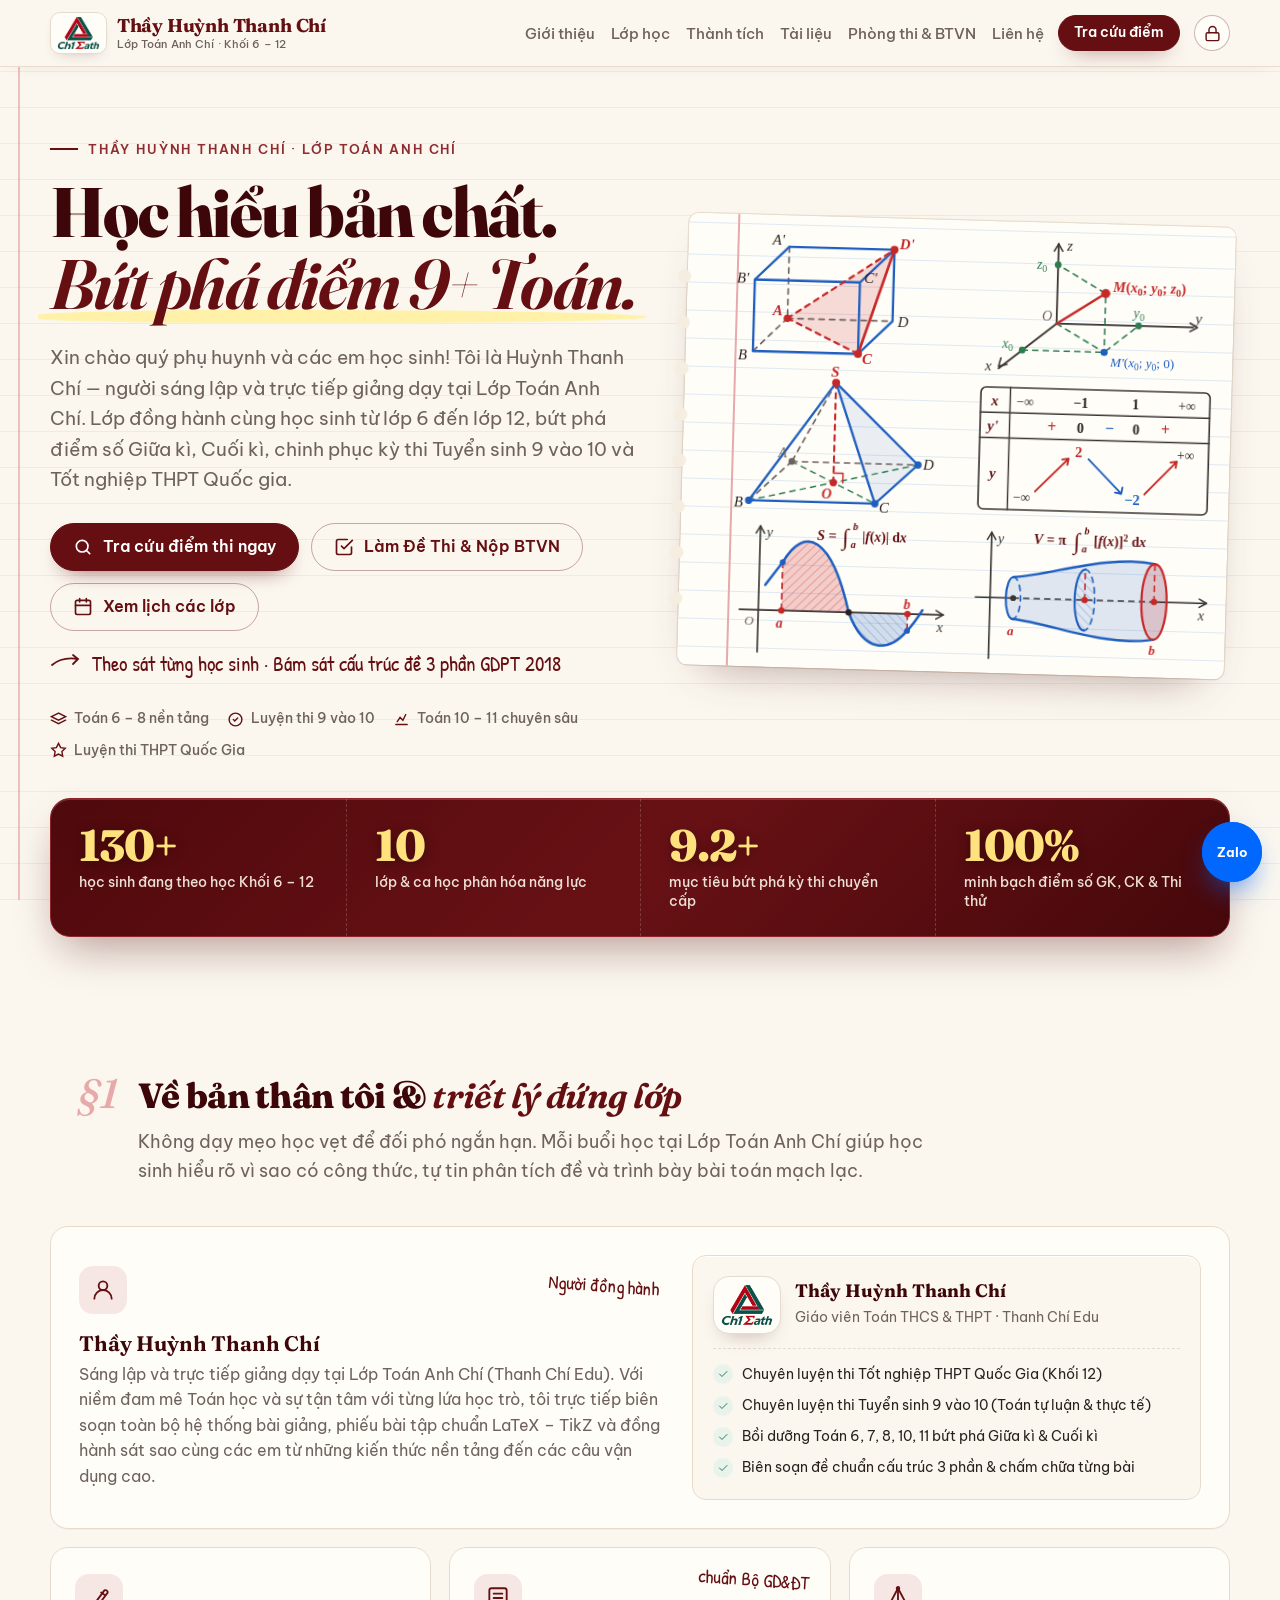
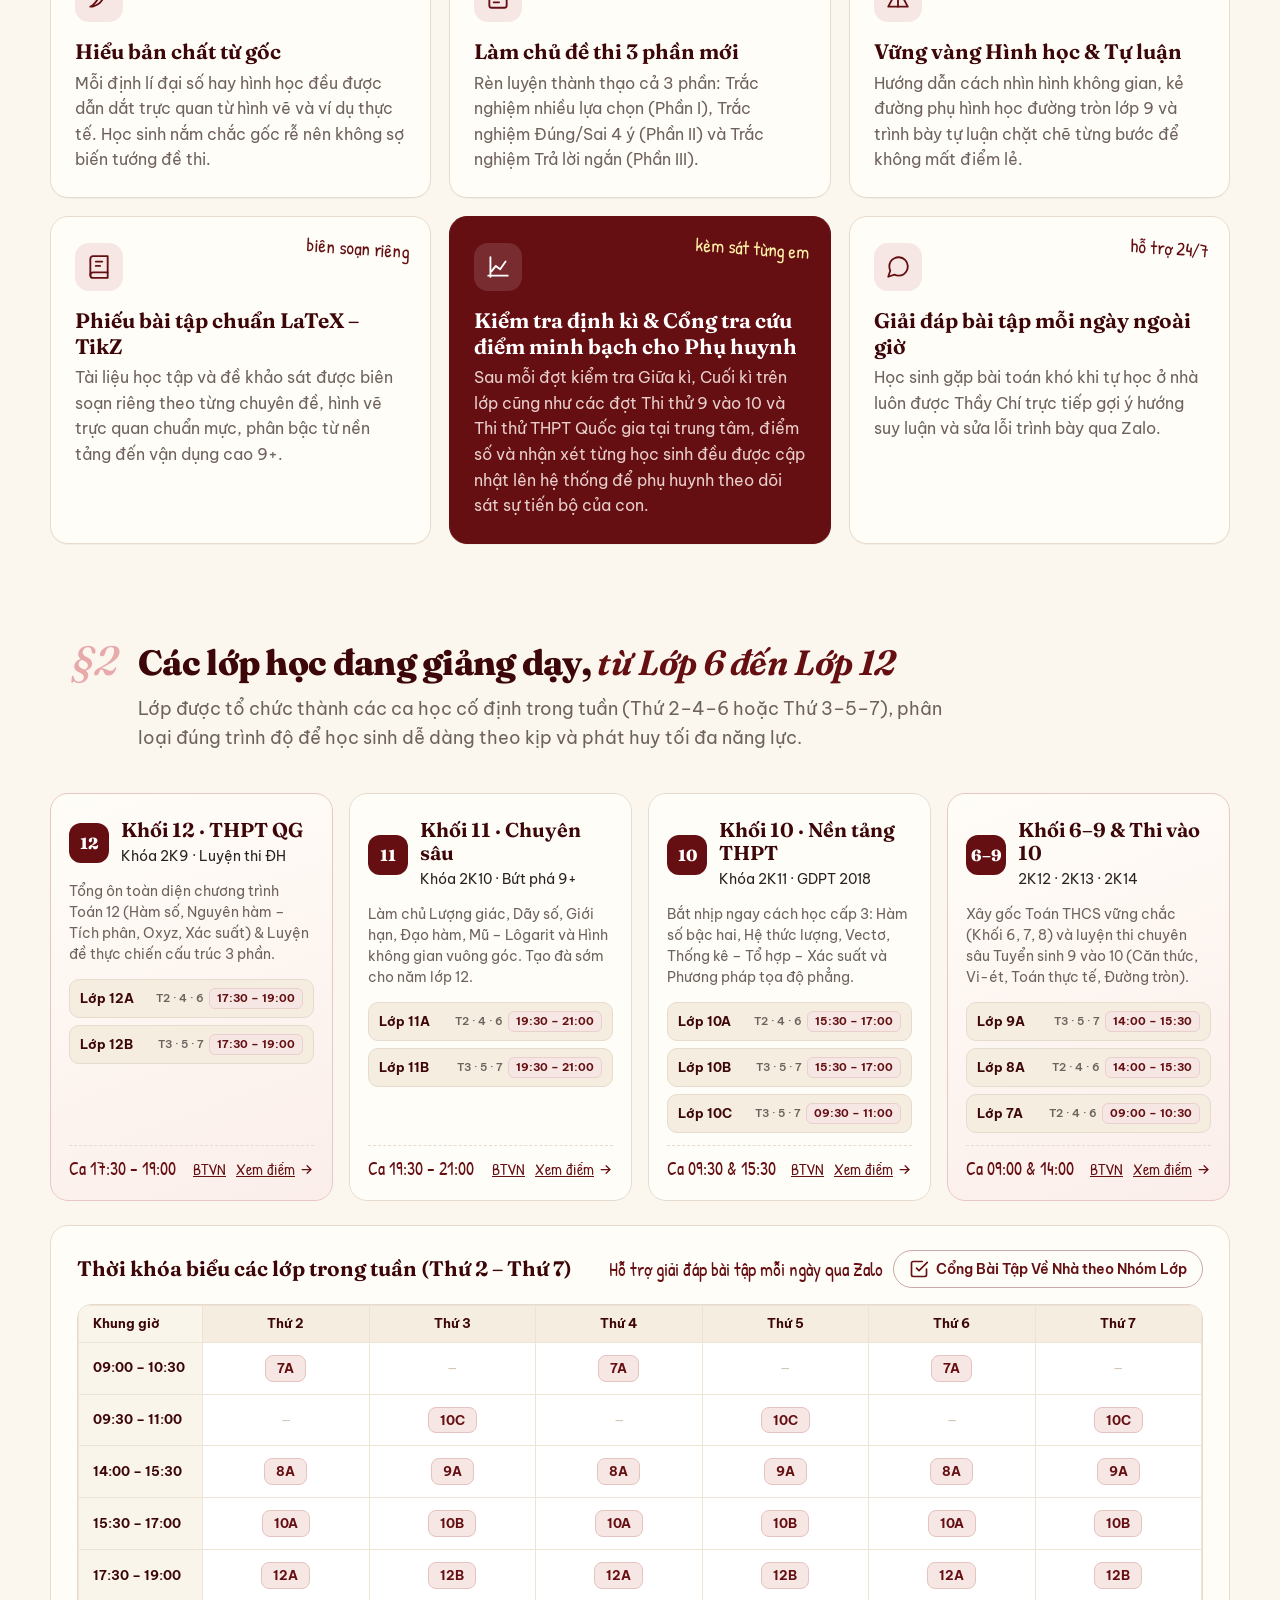
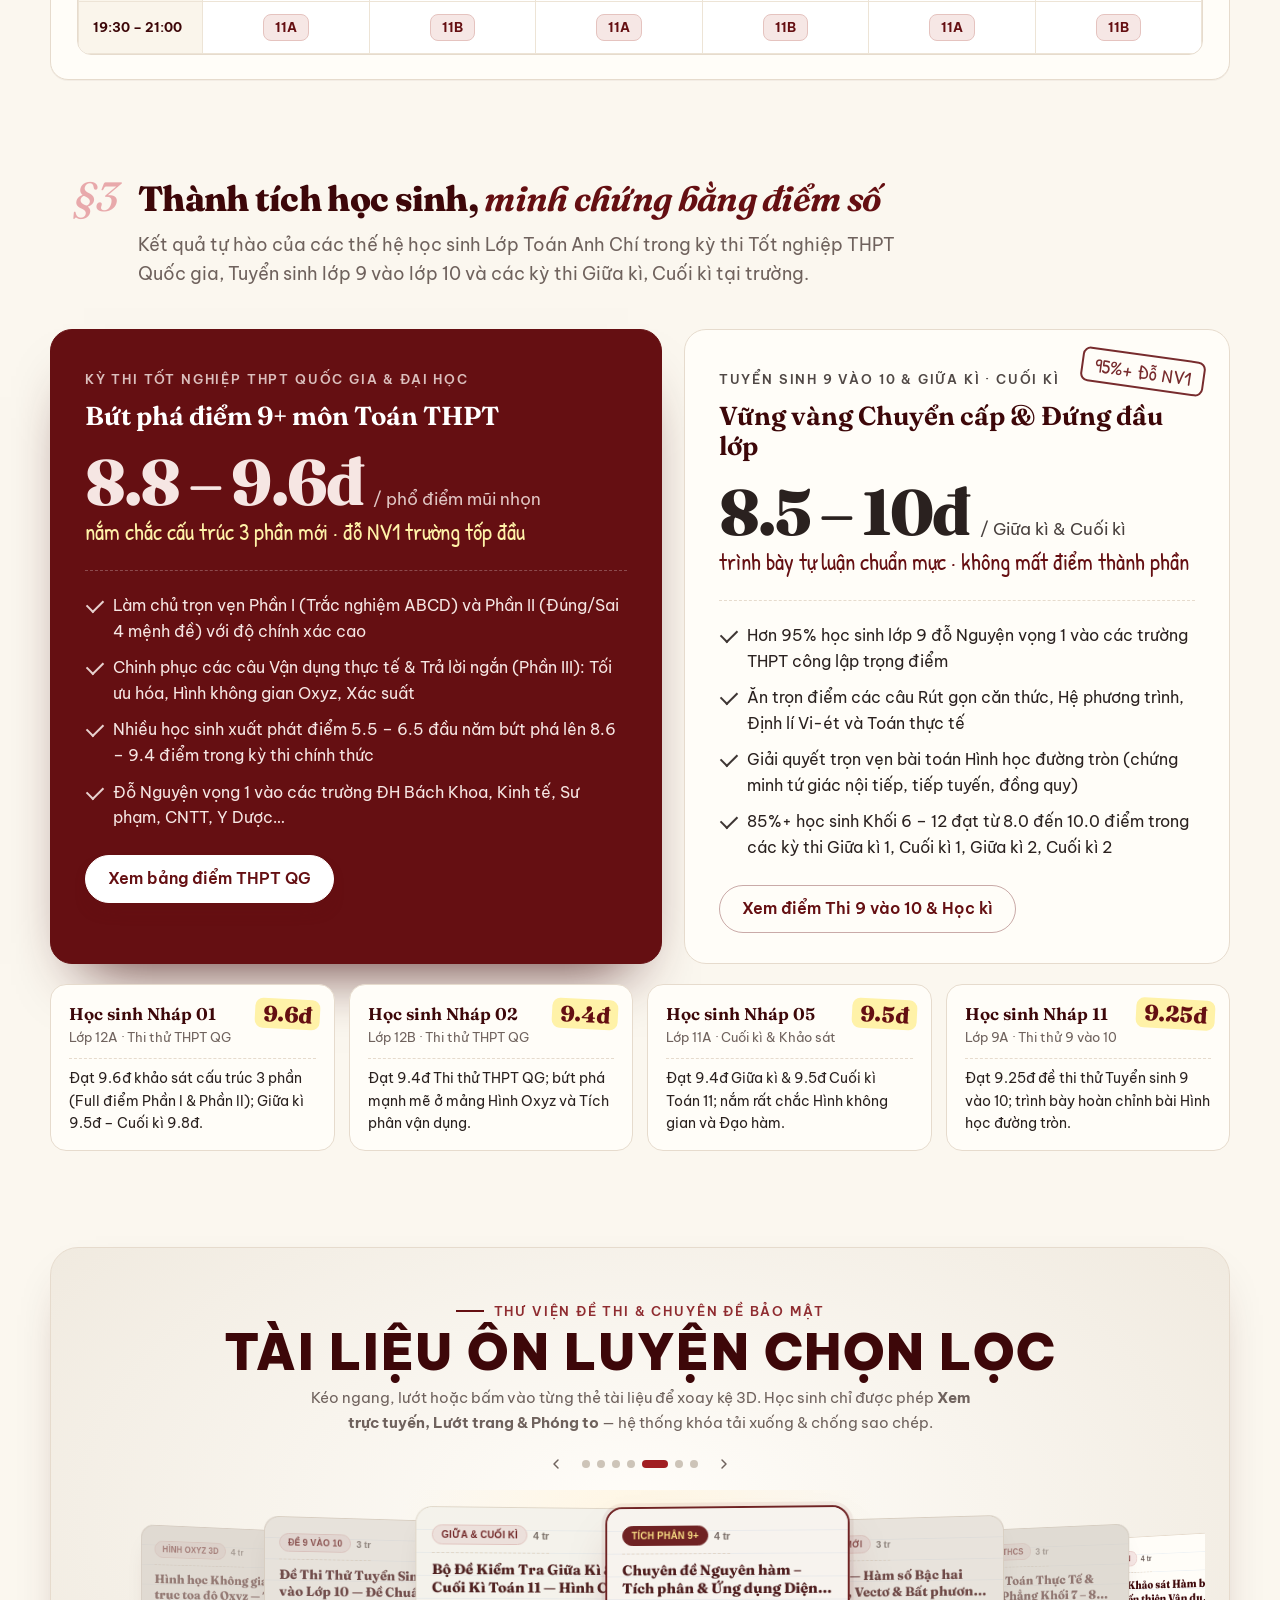
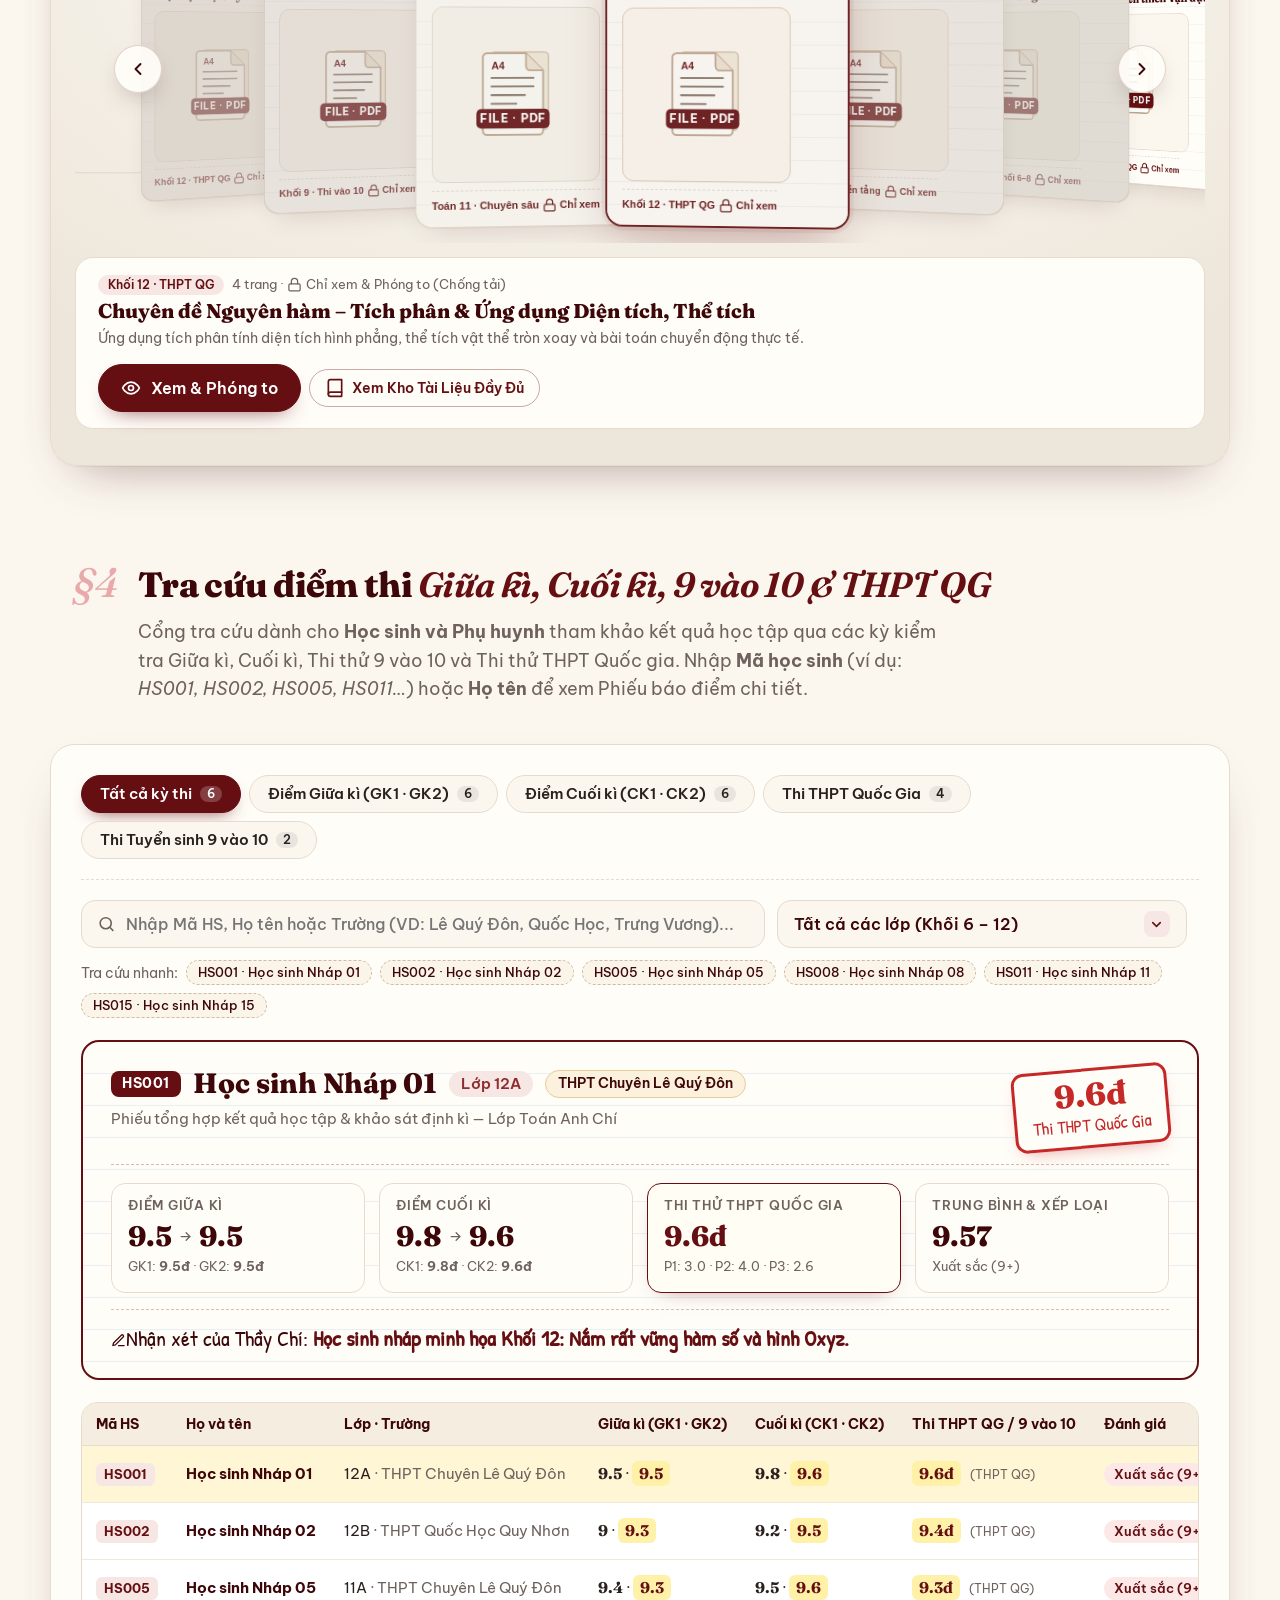
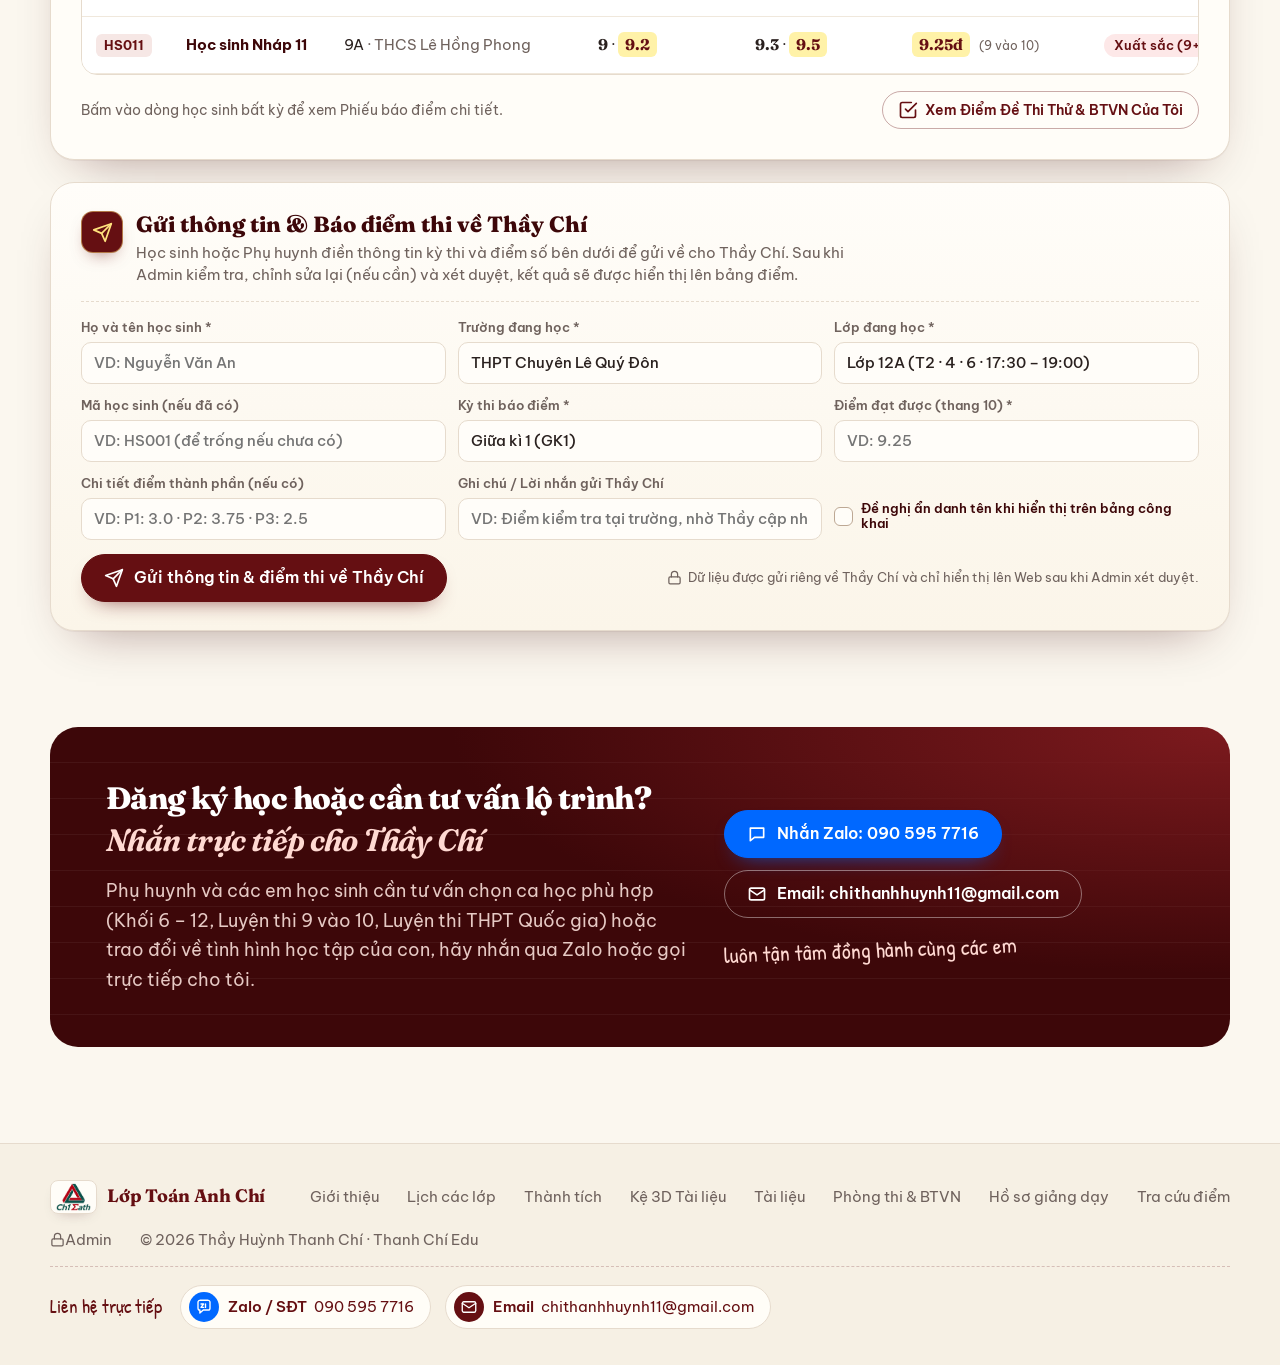
==== index.html @ 175ad8c6 "Add animated probability sheet, LaTeX math formatting, smooth PDF pan, and Ch1 Math mobile icons" ====
<!doctype html>
<html lang="vi">
<head>
<meta charset="utf-8">
<meta name="viewport" content="width=device-width, initial-scale=1, viewport-fit=cover">
<title>Thầy Huỳnh Thanh Chí – Lớp Toán Anh Chí (Toán 6 – 12 · Luyện thi 9 vào 10 &amp; THPT QG)</title>
<meta name="description" content="Trang thông tin cá nhân Thầy Huỳnh Thanh Chí – Lớp Toán Anh Chí: Giới thiệu phương pháp giảng dạy, lịch các lớp Toán 6–12, bảng vàng thành tích và cổng tra cứu điểm Giữa kì, Cuối kì, Thi 9 vào 10, Thi THPT Quốc gia.">
<meta name="theme-color" content="#650f12">
<meta name="apple-mobile-web-app-capable" content="yes">
<meta name="mobile-web-app-capable" content="yes">
<meta name="apple-mobile-web-app-status-bar-style" content="default">
<meta name="apple-mobile-web-app-title" content="Ch1 Math">
<meta name="application-name" content="Ch1 Math">
<link rel="manifest" href="./manifest.webmanifest?v=20261118">
<link rel="icon" type="image/png" href="./favicon.png?v=20261118">
<link rel="icon" type="image/png" sizes="192x192" href="./icon-192.png?v=20261118">
<link rel="apple-touch-icon" sizes="180x180" href="./apple-touch-icon.png?v=20261118">
<link rel="preconnect" href="https://fonts.googleapis.com">
<link rel="preconnect" href="https://fonts.gstatic.com" crossorigin>
<link href="https://fonts.googleapis.com/css2?family=Be+Vietnam+Pro:wght@400;500;600;700&family=Fraunces:ital,opsz,wght@0,9..144,500;0,9..144,650;0,9..144,800;1,9..144,500;1,9..144,650&family=Patrick+Hand&display=swap" rel="stylesheet">
<style>
:root {
  --ink: #650f12;
  --ink-deep: #3d0709;
  --ink-soft: #8f2c30;
  --paper: #fbf7ef;
  --paper-2: #f4ede0;
  --rule: #d8e3ef;
  --margin: #e8a9ab;
  --text: #2a211f;
  --muted: #6f625d;
  --line: #e6dbcd;
  --blue: #1f5fbf;
  --green: #2e7d4f;
  --hl: #fff2a8;
  --serif: "Fraunces", "Iowan Old Style", "Palatino Linotype", Georgia, serif;
  --sans: "Be Vietnam Pro", "Segoe UI", system-ui, sans-serif;
  --hand: "Patrick Hand", "Segoe Print", cursive;
  --radius: 18px;
  --shadow: 0 1px 0 rgba(61, 7, 9, .05), 0 22px 50px -28px rgba(61, 7, 9, .45);
  /* Custom Cursors from aodauvietnam.com (1x & 2x Retina WebP + SVG text cursor) */
  --cursor: -webkit-image-set(url(./cursor/arrow.webp) 1x, url(./cursor/arrow-2x.webp) 2x) 16 12, url(./cursor/arrow.webp) 16 12, default;
  --cursor-hover: -webkit-image-set(url(./cursor/hand.webp) 1x, url(./cursor/hand-2x.webp) 2x) 23 12, url(./cursor/hand.webp) 23 12, pointer;
  --cursor-grab: -webkit-image-set(url(./cursor/grab.webp) 1x, url(./cursor/grab-2x.webp) 2x) 24 24, url(./cursor/grab.webp) 24 24, grab;
  --cursor-grabbing: -webkit-image-set(url(./cursor/grabbing.webp) 1x, url(./cursor/grabbing-2x.webp) 2x) 24 24, url(./cursor/grabbing.webp) 24 24, grabbing;
  --cursor-text: url(./cursor-text.svg) 12 12, text;
}
* { box-sizing: border-box; }
html {
  scroll-behavior: smooth; -webkit-text-size-adjust: 100%;
  scrollbar-width: thin; scrollbar-color: var(--ink-soft) var(--paper-2);
  cursor: var(--cursor); overflow-x: clip;
}
a[href], button:not(:disabled), [role="button"], [role="tab"], select, .class-select, .custom-select-trigger, .custom-select-opt, input[type="checkbox"], label:has(input[type="checkbox"]), .sheet, .score-table tbody tr {
  cursor: var(--cursor-hover) !important;
}
input:not([type="checkbox"], [type="radio"], [type="range"], [type="button"], [type="submit"]), textarea, [contenteditable="true"] {
  cursor: var(--cursor-text) !important;
}
@media (hover: none), (pointer: coarse) {
  html, a[href], button, [role="button"], select, input, textarea, .sheet, .locker__stage, .pdf-viewport {
    cursor: auto !important;
  }
}
::selection { background: var(--hl); color: var(--ink-deep); }
/* Custom synchronized scrollbars across the entire site & containers */
::-webkit-scrollbar { width: 11px; height: 11px; }
.score-table-wrap::-webkit-scrollbar,
.modal-card::-webkit-scrollbar,
.admin-student-list::-webkit-scrollbar,
.custom-select-menu::-webkit-scrollbar,
.pdf-viewport::-webkit-scrollbar,
textarea::-webkit-scrollbar { width: 8px; height: 8px; }
::-webkit-scrollbar-track {
  background: var(--paper-2); border-radius: 999px; border: 1px solid var(--line);
}
::-webkit-scrollbar-thumb {
  background: linear-gradient(180deg, var(--ink-soft), var(--ink));
  border-radius: 999px; border: 2px solid var(--paper-2);
}
::-webkit-scrollbar-thumb:hover { background: var(--ink-deep); }
::-webkit-scrollbar-corner { background: var(--paper-2); }
.score-table-wrap, .modal-card, .admin-student-list, .custom-select-menu, .pdf-viewport, textarea {
  scrollbar-width: thin; scrollbar-color: var(--ink-soft) var(--paper-2);
}
body {
  margin: 0; padding-top: 66px; color: var(--text); background: var(--paper); font: 400 17px/1.65 var(--sans);
  overflow-x: hidden;
}
.ui-ico {
  width: 15px; height: 15px; vertical-align: -2.5px; display: inline-block; flex-shrink: 0;
  stroke: currentColor; fill: none; stroke-width: 2; stroke-linecap: round; stroke-linejoin: round;
}
/* The whole site is a page of ruled math notebook paper. */
body::before {
  content: ""; position: fixed; inset: 0; z-index: -2; pointer-events: none;
  background: repeating-linear-gradient(to bottom, transparent 0 35px, var(--rule) 35px 36px);
  opacity: .55;
}
body::after {
  content: ""; position: fixed; top: 0; bottom: 0; left: max(18px, calc(50% - 640px)); width: 2px; z-index: -1;
  background: var(--margin); opacity: .7; pointer-events: none;
}
img { max-width: 100%; height: auto; display: block; }
a { color: inherit; }
.wrap { width: min(1180px, 100% - 48px); margin: 0 auto; }
.hand { font-family: var(--hand); }
.sr { position: absolute; width: 1px; height: 1px; overflow: hidden; clip: rect(0 0 0 0); }

/* --- Buttons --- */
.btn {
  --bg: var(--ink); --fg: #fff;
  display: inline-flex; align-items: center; gap: 10px; min-height: 48px; padding: 0 22px; border-radius: 999px;
  background: var(--bg); color: var(--fg); border: 1.5px solid var(--bg); text-decoration: none; font: 600 15.5px/1 var(--sans);
  cursor: pointer; transition: transform .2s cubic-bezier(.3,.7,.3,1.4), box-shadow .2s, background .2s;
  box-shadow: 0 10px 22px -14px rgba(101, 15, 18, .9);
}
.btn:hover { transform: translateY(-2px); box-shadow: 0 16px 30px -16px rgba(101, 15, 18, .9); }
.btn svg { width: 20px; height: 20px; flex: none; }
.btn small { font-weight: 500; opacity: .75; font-size: 12.5px; }
.btn.ghost { --bg: transparent; --fg: var(--ink); box-shadow: none; border-color: rgba(101, 15, 18, .35); }
.btn.ghost:hover { background: rgba(101, 15, 18, .06); }
.btn.zalo { --bg: #0068ff; border-color: #0068ff; box-shadow: 0 10px 22px -14px rgba(0, 104, 255, .9); }
.btn.sm { min-height: 38px; padding: 0 15px; font-size: 14px; gap: 7px; }

/* --- Header (Single-line compact taskbar — Always Fixed on Scroll) --- */
header.top {
  position: fixed; top: 0; left: 0; right: 0; width: 100%; z-index: 950;
  backdrop-filter: blur(12px); -webkit-backdrop-filter: blur(12px);
  background: rgba(251, 247, 239, .94); border-bottom: 1px solid rgba(230, 219, 205, .9);
  box-shadow: 0 6px 20px -14px rgba(45, 22, 18, .18);
}
.nav { display: flex; align-items: center; gap: 14px; height: 66px; flex-wrap: nowrap; white-space: nowrap; }
.brand {
  display: inline-flex; align-items: center; gap: 10px; text-decoration: none;
  font: 700 18.5px/1.05 var(--serif); color: var(--ink); letter-spacing: -.01em;
  white-space: nowrap; flex-shrink: 0;
}
.brand-badge {
  height: 42px; width: auto; padding: 3px 6px; border-radius: 10px; background: #fffdf8; border: 1px solid var(--line);
  display: inline-flex; align-items: center; justify-content: center; flex: none;
  box-shadow: 0 6px 14px -8px rgba(61, 7, 9, .28);
}
.brand-badge img { height: 100%; width: auto; object-fit: contain; display: block; }
.brand-sub { display: block; font: 500 11px/1.1 var(--sans); color: var(--muted); letter-spacing: .01em; margin-top: 2px; white-space: nowrap; }
.nav ul {
  display: flex; align-items: center; gap: 16px; list-style: none;
  margin: 0 0 0 auto; padding: 0; flex-wrap: nowrap; white-space: nowrap;
}
.nav ul li { white-space: nowrap; flex-shrink: 0; }
.nav ul a {
  text-decoration: none; font-weight: 500; font-size: 14.5px; color: var(--muted);
  transition: color .15s; white-space: nowrap; display: inline-block;
}
.nav ul a:hover { color: var(--ink); }
.nav .btn { min-height: 36px; padding: 0 15px; font-size: 13.5px; white-space: nowrap; flex-shrink: 0; }
.nav-icon-btn {
  width: 36px; height: 36px; border-radius: 50%; border: 1.5px solid rgba(101, 15, 18, .3);
  background: #fffdf8; color: var(--ink); padding: 0; display: inline-grid; place-items: center;
  flex-shrink: 0; position: relative; transition: transform .18s, background .18s, color .18s, border-color .18s;
}
.nav-icon-btn svg { width: 17px; height: 17px; }
.nav-icon-btn:hover, .nav-icon-btn.is-admin {
  background: var(--ink); color: #fff; border-color: var(--ink); transform: translateY(-1px);
}
.nav-icon-btn.is-admin::after {
  content: ""; position: absolute; right: -1px; top: -1px; width: 10px; height: 10px;
  border-radius: 50%; background: #2e7d4f; border: 2px solid var(--paper);
}
.menu-toggle { display: none; }

/* --- Hero --- */
.hero { position: relative; padding: 64px 0 40px; }
.hero-grid { display: grid; grid-template-columns: 1.04fr 1fr; gap: 48px; align-items: center; }
.eyebrow { display: inline-flex; align-items: center; gap: 10px; font: 600 13px/1 var(--sans); letter-spacing: .14em; text-transform: uppercase; color: var(--ink-soft); }
.eyebrow::before { content: ""; width: 28px; height: 2px; background: var(--ink); }
h1 {
  margin: 18px 0 22px; font: 800 clamp(40px, 5.6vw, 70px)/1.03 var(--serif); letter-spacing: -.025em; color: var(--ink-deep);
  font-variation-settings: "opsz" 144;
}
h1 em { font-style: italic; font-weight: 650; color: var(--ink); position: relative; white-space: nowrap; }
h1 em::after {
  content: ""; position: absolute; left: -2%; right: -2%; bottom: .06em; height: .18em; z-index: -1;
  background: var(--hl); border-radius: 40% 60% 50% 40%; transform: skewX(-12deg) scaleX(0); transform-origin: left;
  animation: swipe .7s 1.6s cubic-bezier(.6,.1,.3,1) forwards;
}
@keyframes swipe { to { transform: skewX(-12deg) scaleX(1); } }
.lead { font-size: 18.5px; color: var(--muted); max-width: 34em; margin: 0 0 28px; }
.lead b { color: var(--text); font-weight: 600; }
.cta { display: flex; flex-wrap: wrap; gap: 12px; align-items: center; }
.trial { margin-top: 16px; font-family: var(--hand); font-size: 21px; color: var(--ink); display: flex; align-items: center; gap: 8px; }
.trial svg { width: 34px; height: 22px; flex: none; }
.platforms { display: flex; flex-wrap: wrap; gap: 8px 18px; margin-top: 26px; color: var(--muted); font-size: 14px; font-weight: 500; }
.platforms span { display: inline-flex; align-items: center; gap: 7px; }
.platforms svg { width: 17px; height: 17px; color: var(--ink); }

/* The page that writes itself + levitating math diagrams. */
.sheet-stage { position: relative; }
.sheet {
  position: relative; aspect-ratio: 520 / 430; border-radius: 10px; background: #fffdf8; box-shadow: var(--shadow), 0 0 0 1px rgba(230, 219, 205, .9);
  background-image: repeating-linear-gradient(to bottom, transparent 0 27px, #dfe8f2 27px 28px); background-position: 0 14px;
  transform: rotate(1.6deg);
  animation: sheet-in .9s cubic-bezier(.2,.8,.2,1) both, sheet-float 5.4s .9s ease-in-out infinite;
  cursor: pointer; user-select: none;
}
.sheet::before { content: ""; position: absolute; top: 0; bottom: 0; left: 9%; width: 2px; background: var(--margin); }
.sheet::after {
  content: ""; position: absolute; left: -14px; top: 12%; bottom: 12%; width: 22px;
  background: radial-gradient(circle at 50% 10px, var(--paper-2) 0 6px, transparent 7px) 0 0 / 22px 46px repeat-y;
}
@keyframes sheet-in { from { opacity: 0; transform: translateY(26px) rotate(4deg); } to { opacity: 1; transform: translateY(0) rotate(1.6deg); } }
@keyframes sheet-float {
  0%, 100% { transform: translateY(0) rotate(1.6deg); box-shadow: var(--shadow), 0 0 0 1px rgba(230, 219, 205, .9); }
  50% { transform: translateY(-11px) rotate(.65deg); box-shadow: 0 34px 64px -26px rgba(61, 7, 9, .55), 0 0 0 1px rgba(230, 219, 205, .95); }
}
.sheet svg { position: absolute; inset: 0; width: 100%; height: 100%; overflow: visible; }
.float-slow { animation: float-item 4.2s ease-in-out infinite; transform-box: fill-box; transform-origin: center; }
.float-alt { animation: float-item 4.8s 1.1s ease-in-out infinite; transform-box: fill-box; transform-origin: center; }
@keyframes float-item {
  0%, 100% { transform: translateY(0); }
  50% { transform: translateY(-6px); }
}
.draw { fill: none; stroke-linecap: round; stroke-linejoin: round; stroke-dasharray: var(--len); stroke-dashoffset: var(--len); animation: draw var(--dur, 1s) var(--at, 0s) cubic-bezier(.55,.1,.35,1) forwards; }
@keyframes draw { to { stroke-dashoffset: 0; } }
.draw-dash { fill: none; stroke-linecap: round; stroke-linejoin: round; stroke-dasharray: 5 5; opacity: 0; animation: dash-in .4s var(--at, .7s) ease forwards; }
@keyframes dash-in { to { opacity: 1; } }
.pop { opacity: 0; transform-box: fill-box; transform-origin: center; animation: pop .35s var(--at) cubic-bezier(.3,.7,.3,1.6) forwards; }
@keyframes pop { from { opacity: 0; transform: scale(.2); } to { opacity: 1; transform: none; } }
.write { clip-path: inset(0 100% 0 0); animation: write var(--dur, .9s) var(--at) steps(24, end) forwards; }
@keyframes write { to { clip-path: inset(0 0 0 0); } }
.sheet text { font-family: var(--hand); }
.sheet .m-tex text, .sheet text.m-tex { font-family: "Times New Roman", "Fraunces", Georgia, serif; }
.m-i { font-style: italic; }
.m-rm { font-style: normal; }
.tex-frac { display: inline-flex; flex-direction: column; align-items: center; vertical-align: middle; line-height: 1.05; font-size: 0.78em; margin: 0 2px; font-family: "Times New Roman", Georgia, serif; }
.tex-frac > span:first-child { border-bottom: 1.2px solid currentColor; padding: 0 2px 1px; }
.tex-frac > span:last-child { padding: 1px 2px 0; }
.dice-bounce-1, .dice-bounce-2, .dice-shadow-1, .dice-shadow-2, .venn-drift-a, .venn-drift-b, .venn-inter-pulse, .tree-node-ping {
  transform-box: fill-box; transform-origin: center;
}
.dice-bounce-1 { animation: dice-bounce-1 3.4s 1s ease-in-out infinite; }
.dice-bounce-2 { animation: dice-bounce-2 3.4s 1s ease-in-out infinite; }
.dice-shadow-1 { animation: dice-shadow-1 3.4s 1s ease-in-out infinite; }
.dice-shadow-2 { animation: dice-shadow-2 3.4s 1s ease-in-out infinite; }
.venn-drift-a { animation: venn-drift-a 3.8s 1.9s ease-in-out infinite; }
.venn-drift-b { animation: venn-drift-b 3.8s 1.9s ease-in-out infinite; }
.venn-inter-pulse { animation: venn-pulse 2.6s 2.2s ease-in-out infinite; }
.tree-node-ping { animation: tree-ping 2.2s 3.4s ease-out infinite; }
@keyframes dice-bounce-1 {
  0%, 70%, 100% { transform: translate(0, 0) rotate(0deg); }
  18% { transform: translate(0, -9px) rotate(-6deg); }
  36% { transform: translate(1px, 0) rotate(2.5deg); }
  50% { transform: translate(0, -3px) rotate(-1.5deg); }
}
@keyframes dice-bounce-2 {
  0%, 35%, 100% { transform: translate(0, 0) rotate(0deg); }
  54% { transform: translate(0, -10px) rotate(6deg); }
  74% { transform: translate(-1px, 0) rotate(-2.5deg); }
  88% { transform: translate(0, -3px) rotate(1.5deg); }
}
@keyframes dice-shadow-1 {
  0%, 70%, 100% { transform: scale(1); opacity: 0.16; }
  18% { transform: scale(0.76); opacity: 0.08; }
  50% { transform: scale(0.9); opacity: 0.12; }
}
@keyframes dice-shadow-2 {
  0%, 35%, 100% { transform: scale(1); opacity: 0.16; }
  54% { transform: scale(0.74); opacity: 0.08; }
  88% { transform: scale(0.9); opacity: 0.12; }
}
@keyframes venn-drift-a { 0%, 100% { transform: translateX(0); } 50% { transform: translateX(-2.5px); } }
@keyframes venn-drift-b { 0%, 100% { transform: translateX(0); } 50% { transform: translateX(2.5px); } }
@keyframes venn-pulse { 0%, 100% { opacity: 0.65; } 50% { opacity: 1; } }
@keyframes tree-ping { 0% { transform: scale(1); opacity: 0.72; } 75%, 100% { transform: scale(2.5); opacity: 0; } }
[data-editable] { white-space: pre-line; }
.note-tag, .sheet-switcher { display: none !important; }

/* --- Stats (Crimson & Gold Banner) --- */
.stats {
  display: grid; grid-template-columns: repeat(4, 1fr); margin: 36px 0 0;
  background: linear-gradient(135deg, #4f090c 0%, #681115 50%, #46080b 100%);
  border-radius: 20px; border: 1.5px solid #8e2329;
  box-shadow: 0 20px 45px -12px rgba(79, 9, 12, .42), inset 0 1px 0 rgba(255, 255, 255, .18);
  overflow: hidden;
}
.stats div { padding: 24px 28px; }
.stats div + div { border-left: 1px dashed rgba(255, 255, 255, .18); }
.stats b {
  display: block; font: 800 44px/1 var(--serif); color: #ffe27d;
  letter-spacing: -.02em; text-shadow: 0 2px 12px rgba(0, 0, 0, .35);
}
.stats span { color: #f7ebe0; font-size: 14px; font-weight: 500; margin-top: 6px; display: block; line-height: 1.4; opacity: .95; }

/* --- Sections --- */
section { padding: 96px 0 0; scroll-margin-top: 72px; }
.head { display: grid; grid-template-columns: 68px 1fr; gap: 0 20px; margin-bottom: 40px; align-items: baseline; }
.head .num { font: 500 italic clamp(34px, 3.2vw, 44px)/1 var(--serif); color: var(--margin); text-align: right; padding-top: 0; white-space: nowrap; }
h2 { margin: 0; font: 800 clamp(24px, 2.75vw, 35px)/1.18 var(--serif); letter-spacing: -.02em; color: var(--ink-deep); }
h2 em { font-style: italic; font-weight: 650; color: var(--ink); display: inline-block; white-space: nowrap; }
.head p { grid-column: 2; margin: 12px 0 0; color: var(--muted); font-size: 17.5px; max-width: 46em; }

/* --- Features / About cards (Uniform Grid, Non-Bento) --- */
.features { display: grid; grid-template-columns: repeat(3, 1fr); gap: 18px; }
.card {
  position: relative; padding: 26px 24px 24px; background: #fffdf8; border: 1.5px solid var(--line); border-radius: var(--radius);
  box-shadow: 0 1px 0 rgba(61, 7, 9, .04); transition: transform .25s, box-shadow .25s, border-color .25s;
}
.card:hover { transform: translateY(-4px); box-shadow: var(--shadow); border-color: #dccbb7; }
.card .glyph { width: 48px; height: 48px; border-radius: 14px; display: grid; place-items: center; background: #f6e7e5; margin-bottom: 16px; }
.card .glyph svg { width: 26px; height: 26px; fill: none; stroke: var(--ink); stroke-width: 1.7; stroke-linecap: round; stroke-linejoin: round; }
.card h3 { margin: 0 0 6px; font: 650 21px/1.25 var(--serif); color: var(--ink-deep); }
.card p { margin: 0; color: var(--muted); font-size: 15.5px; }
.card .tag { position: absolute; top: 22px; right: 20px; font: 19px/1 var(--hand); color: var(--ink); transform: rotate(4deg); z-index: 2; }
.card.wide { grid-column: 1 / -1; display: grid; grid-template-columns: 1.15fr 1fr; gap: 28px; align-items: center; padding: 28px; }
.card.wide > div:first-child { position: relative; }
.card.wide .tag { top: 10px; right: 4px; }
.card.span2 { grid-column: auto; }
.card.dark { background: var(--ink); border-color: var(--ink); color: #f7e9e6; }
.card.dark h3 { color: #fff; }
.card.dark p { color: #e9cfcb; }
.card.dark .glyph { background: rgba(255, 255, 255, .12); }
.card.dark .glyph svg { stroke: #fff; }
.card.dark .tag { color: var(--hl); }

/* Teacher profile illustration box inside .card.wide */
.teacher-card-visual {
  background: var(--paper); border: 1px solid var(--line); border-radius: 14px; padding: 20px;
  position: relative; box-shadow: inset 0 1px 0 #fff;
}
.teacher-card-visual .t-header { display: flex; align-items: center; gap: 14px; padding-bottom: 14px; border-bottom: 1px dashed var(--line); }
.teacher-avatar {
  width: 68px; height: 58px; padding: 5px 7px; border-radius: 16px; background: #fffdf8; border: 1.5px solid var(--line);
  display: flex; align-items: center; justify-content: center; flex: none;
  box-shadow: 0 10px 20px -10px rgba(61, 7, 9, .28);
}
.teacher-avatar img { width: 100%; height: 100%; object-fit: contain; display: block; }
.teacher-meta b { display: block; font: 700 18px/1.2 var(--serif); color: var(--ink-deep); }
.teacher-meta span { font-size: 13.5px; color: var(--muted); }
.teacher-badges { display: grid; gap: 8px; margin-top: 14px; font-size: 14px; }
.teacher-badges div { display: flex; align-items: center; gap: 9px; color: var(--text); }
.teacher-badges i {
  width: 20px; height: 20px; border-radius: 50%; background: #e8f3ec; color: var(--green);
  display: inline-grid; place-items: center; font-style: normal; font-size: 12px; font-weight: 700; flex: none;
}

/* --- Classes Section (.downloads style from NoteRenderer) --- */
.downloads { display: grid; grid-template-columns: repeat(4, 1fr); gap: 16px; }
.dl {
  display: flex; flex-direction: column; gap: 12px; padding: 24px 18px 20px; border-radius: var(--radius);
  background: #fffdf8; border: 1px solid var(--line); position: relative;
  transition: transform .25s, box-shadow .25s;
}
.dl:hover { transform: translateY(-4px); box-shadow: var(--shadow); }
.dl.main { background: linear-gradient(160deg, #fffdf8, #fbeeea); border-color: #e8c7c4; }
.dl .os { display: flex; align-items: center; gap: 12px; }
.dl .os-badge {
  width: 40px; height: 40px; border-radius: 12px; background: var(--ink); color: #fff;
  display: grid; place-items: center; font: 800 16px/1 var(--serif); flex: none;
}
.dl h3 { margin: 0; font: 650 20px/1.16 var(--serif); color: var(--ink-deep); }
.dl .meta { color: var(--muted); font-size: 14px; margin: 0; line-height: 1.5; }
.class-pills { display: flex; flex-wrap: wrap; gap: 6px; margin-top: 4px; }
.class-pill {
  font: 600 12.5px/1 var(--sans); padding: 6px 10px; border-radius: 8px;
  background: var(--paper-2); color: var(--ink-deep); border: 1px solid var(--line);
  text-decoration: none; display: inline-flex; align-items: center; gap: 5px;
  transition: background .15s, border-color .15s, color .15s, transform .15s;
}
a.class-pill:hover {
  background: var(--hl); border-color: var(--ink); color: var(--ink); transform: translateY(-1px);
}
.class-slot-list { display: flex; flex-direction: column; gap: 7px; margin-top: 2px; }
a.class-slot-row {
  padding: 8px 10px; border-radius: 10px; background: var(--paper-2); border: 1px solid var(--line);
  display: flex; align-items: center; justify-content: space-between; gap: 6px; text-decoration: none;
  transition: background .15s, border-color .15s, transform .15s, box-shadow .15s;
}
a.class-slot-row:hover {
  background: #fffdf8; border-color: var(--ink); transform: translateY(-1px);
  box-shadow: 0 8px 18px -12px rgba(101, 15, 18, .45);
}
.cls-badge-name {
  font: 700 13px/1.2 var(--sans); color: var(--ink-deep); white-space: nowrap;
}
.cls-meta-right {
  display: inline-flex; align-items: center; gap: 5px; flex-wrap: wrap; justify-content: flex-end; min-width: 0;
}
.cls-days-tag {
  font: 600 11px/1 var(--sans); color: var(--muted); white-space: nowrap;
}
.cls-time-tag {
  font: 700 11px/1 var(--sans); padding: 4px 7px; border-radius: 6px;
  background: #f6e7e5; color: var(--ink); border: 1px solid #ead0cd; white-space: nowrap;
}
a.class-slot-row:hover .cls-time-tag {
  background: var(--ink); color: #fff; border-color: var(--ink);
}
.live-sync-pill {
  display: inline-flex; align-items: center; gap: 6px; padding: 6px 12px; border-radius: 999px;
  background: #e6f4ea; color: var(--green); border: 1px solid #b7dfc2;
  font: 600 12.5px/1.2 var(--sans); text-decoration: none; transition: transform .15s, box-shadow .15s;
}
.live-sync-pill:hover { transform: translateY(-1px); box-shadow: 0 6px 14px -8px rgba(46, 125, 79, .45); }
.live-sync-pill[hidden] { display: none !important; }
.dl .schedule-note {
  margin-top: auto; padding-top: 12px; border-top: 1px dashed var(--line);
  font: 17.5px/1.25 var(--hand); color: var(--ink); display: flex; align-items: center; justify-content: space-between; gap: 8px; flex-wrap: wrap;
}
.dl .schedule-note a { white-space: nowrap; }

/* Detailed Weekly Timetable Board in Notebook Style */
.schedule-board {
  margin-top: 24px; padding: 24px 26px; border-radius: var(--radius); background: #fffdf8; border: 1px solid var(--line);
  box-shadow: 0 1px 0 rgba(61, 7, 9, .04);
}
.schedule-board-head { display: flex; flex-wrap: wrap; align-items: center; justify-content: space-between; gap: 12px; margin-bottom: 16px; }
.schedule-board-head h3 { margin: 0; font: 650 21px/1.2 var(--serif); color: var(--ink-deep); }
.schedule-board-head .sch-sub-note { font: 19px/1.1 var(--hand); color: var(--ink); }
.timetable-scroll {
  overflow-x: auto; border: 1px solid var(--line); border-radius: 14px; background: #fff;
  -webkit-overflow-scrolling: touch; scrollbar-width: thin;
}
table.weekly-timetable {
  width: 100%; border-collapse: collapse; min-width: 680px; font-size: 13.5px;
}
table.weekly-timetable th, table.weekly-timetable td {
  padding: 10px 10px; border: 1px solid #ede4d6; text-align: center; vertical-align: middle;
}
table.weekly-timetable th {
  background: var(--paper-2); color: var(--ink-deep); font: 700 13px/1.2 var(--sans);
}
table.weekly-timetable th:first-child, table.weekly-timetable td.tt-time-col {
  background: #faf5eb; color: var(--ink-deep); font: 700 13px/1.2 var(--sans); white-space: nowrap;
  text-align: left; padding-left: 14px; width: 124px;
}
.tt-cls-chip {
  display: inline-flex; align-items: center; justify-content: center;
  padding: 5px 11px; border-radius: 8px; margin: 2px;
  background: #f6e7e5; color: var(--ink); border: 1px solid #e5c3bf;
  font: 700 13px/1.15 var(--sans); text-decoration: none; white-space: nowrap;
  transition: transform .15s, background .15s, color .15s, border-color .15s;
}
.tt-cls-chip:hover {
  background: var(--ink); color: #fff; border-color: var(--ink); transform: translateY(-1px);
}
.tt-empty { color: #d3c5b4; font-size: 12px; user-select: none; }
.schedule-grid { display: grid; grid-template-columns: repeat(3, 1fr); gap: 14px; }
.sch-item {
  padding: 14px 16px; border-radius: 13px; background: var(--paper); border: 1px solid var(--line);
  display: flex; align-items: center; justify-content: space-between; gap: 10px;
}
.sch-item b { font: 700 15.5px/1.2 var(--sans); color: var(--ink-deep); display: block; }
.sch-item small { color: var(--muted); font-size: 13px; }
.sch-item .days {
  font: 600 12.5px/1 var(--sans); padding: 6px 10px; border-radius: 999px;
  background: #f6e7e5; color: var(--ink); white-space: nowrap;
}

/* --- Achievements: two tickets torn from the notebook (.prices / .ticket) --- */
.prices { display: grid; grid-template-columns: 1.12fr 1fr; gap: 22px; align-items: stretch; }
.ticket {
  position: relative; padding: 34px 34px 30px; border-radius: 22px; background: #fffdf8; border: 1px solid var(--line);
}
.ticket.hot { background: var(--ink); border-color: var(--ink); color: #f6e6e3; box-shadow: 0 34px 60px -34px rgba(61, 7, 9, .9); }
.ticket .plat { font: 600 13px/1 var(--sans); letter-spacing: .14em; text-transform: uppercase; opacity: .82; }
.ticket h3 { margin: 10px 0 0; font: 650 26px/1.15 var(--serif); color: var(--ink-deep); }
.ticket.hot h3 { color: #fff; }
.price { display: flex; align-items: baseline; gap: 10px; margin: 18px 0 4px; }
.price b { font: 800 clamp(44px, 5.4vw, 64px)/1 var(--serif); letter-spacing: -.03em; }
.price span { font-size: 17px; opacity: .85; }
.ticket .once { font: 23px/1.2 var(--hand); color: var(--hl); }
.ticket.soon .once { color: var(--ink); }
.ticket ul { list-style: none; padding: 22px 0 0; margin: 22px 0 24px; display: grid; gap: 11px; border-top: 1.5px dashed rgba(255, 255, 255, .25); }
.ticket.soon ul { border-top-color: var(--line); }
.ticket li { position: relative; padding-left: 28px; font-size: 15.5px; }
.ticket li::before { content: ""; position: absolute; left: 2px; top: 6px; width: 14px; height: 8px; border: solid currentColor; border-width: 0 0 2.2px 2.2px; transform: rotate(-45deg); opacity: .9; }
.ticket.hot .btn { --bg: #fff; --fg: var(--ink); border-color: #fff; }
.stamp {
  position: absolute; top: 24px; right: 24px; transform: rotate(8deg); border: 2.5px solid var(--ink); color: var(--ink);
  border-radius: 8px; padding: 6px 12px 5px; font: 20px/1 var(--hand); opacity: .88;
}
.hall-of-fame {
  display: grid; grid-template-columns: repeat(4, 1fr); gap: 14px; margin-top: 20px;
}
.hof-card {
  padding: 18px 18px 16px; border-radius: 16px; background: #fffdf8; border: 1px solid var(--line);
  position: relative;
}
.hof-score {
  position: absolute; top: 14px; right: 14px; font: 800 22px/1 var(--serif); color: var(--ink);
  background: var(--hl); padding: 4px 8px; border-radius: 8px; transform: rotate(3deg);
}
.hof-card b { display: block; font: 650 17px/1.25 var(--serif); color: var(--ink-deep); padding-right: 54px; }
.hof-card small { display: block; color: var(--muted); font-size: 13px; margin-top: 3px; }
.hof-card p { margin: 10px 0 0; font-size: 13.5px; color: var(--text); border-top: 1px dashed var(--line); padding-top: 8px; }

/* --- SCORE LOOKUP PORTAL (#tra-cuu-diem) --- */
.score-shell {
  background: #fffdf8; border: 1px solid var(--line); border-radius: 24px; padding: 30px;
  box-shadow: var(--shadow); position: relative;
}
.score-tabs {
  display: flex; flex-wrap: wrap; gap: 8px; padding-bottom: 20px; border-bottom: 1.5px dashed var(--line);
}
.score-tab {
  appearance: none; border: 1.5px solid var(--line); background: var(--paper); color: var(--text);
  padding: 10px 18px; border-radius: 999px; font: 600 14.5px/1 var(--sans); cursor: pointer;
  display: inline-flex; align-items: center; gap: 8px; transition: all .18s;
}
.score-tab:hover { border-color: var(--ink-soft); color: var(--ink); }
.score-tab.active {
  background: var(--ink); color: #fff; border-color: var(--ink);
  box-shadow: 0 8px 18px -10px rgba(101, 15, 18, .85);
}
.score-tab .cnt {
  font-size: 12px; padding: 2px 7px; border-radius: 999px; background: rgba(0,0,0,.07);
}
.score-tab.active .cnt { background: rgba(255,255,255,.2); color: #fff; }

.score-controls {
  display: grid; grid-template-columns: 1.5fr .9fr auto; gap: 12px; margin-top: 20px; align-items: center;
}
.search-box { position: relative; }
.search-box svg {
  position: absolute; left: 16px; top: 50%; transform: translateY(-50%);
  width: 19px; height: 19px; color: var(--muted); pointer-events: none;
}
.search-input, .class-select, .custom-select-trigger {
  width: 100%; height: 48px; border-radius: 14px; border: 1.5px solid var(--line);
  background: var(--paper); color: var(--text); font: 500 15.5px/1 var(--sans);
  padding: 0 16px; outline: none; transition: border-color .15s, box-shadow .15s, background .15s;
}
.search-input { padding-left: 44px; }
select, .class-select {
  appearance: none; -webkit-appearance: none; cursor: pointer;
  padding-right: 40px;
  background-image: url("data:image/svg+xml,%3Csvg xmlns='http://www.w3.org/2000/svg' width='18' height='18' viewBox='0 0 24 24' fill='none' stroke='%23650f12' stroke-width='2.3' stroke-linecap='round' stroke-linejoin='round'%3E%3Cpath d='m6 9 6 6 6-6'/%3E%3C/svg%3E");
  background-repeat: no-repeat; background-position: right 14px center; background-size: 17px 17px;
}
select option {
  background: var(--paper); color: var(--text); font: 500 14.5px/1.4 var(--sans);
}
.search-input:hover, .class-select:hover, .custom-select-trigger:hover {
  border-color: #c8b29b; background-color: #fffdf8;
}
.search-input:focus, .class-select:focus, .custom-select-trigger:focus, .custom-select-wrap.open .custom-select-trigger {
  border-color: var(--ink); box-shadow: 0 0 0 3px rgba(101, 15, 18, .12); background-color: #fff;
}
/* Custom synchronized Notebook Select Dropdown */
.custom-select-wrap { position: relative; width: 100%; }
.custom-select-trigger {
  display: flex; align-items: center; justify-content: space-between; gap: 10px;
  text-align: left; cursor: pointer; user-select: none;
}
.custom-select-trigger .cs-label {
  overflow: hidden; text-overflow: ellipsis; white-space: nowrap; font-weight: 600; color: var(--ink-deep);
}
.custom-select-trigger .cs-arrow {
  width: 26px; height: 26px; border-radius: 8px; background: #f6e7e5; color: var(--ink);
  display: grid; place-items: center; flex: none; transition: transform .2s ease, background .15s;
}
.custom-select-wrap.open .custom-select-trigger .cs-arrow {
  transform: rotate(180deg); background: var(--ink); color: #fff;
}
.custom-select-menu {
  position: absolute; top: calc(100% + 8px); left: 0; right: 0; z-index: 45;
  max-height: 310px; overflow-y: auto; padding: 7px;
  background: #fffdf8; border: 1.5px solid var(--ink); border-radius: 16px;
  box-shadow: 0 22px 48px -18px rgba(61, 7, 9, .55);
  background-image: repeating-linear-gradient(to bottom, transparent 0 35px, rgba(216, 227, 239, .38) 35px 36px);
  opacity: 0; transform: translateY(-6px); pointer-events: none; transition: opacity .16s ease, transform .16s ease;
}
.custom-select-wrap.open .custom-select-menu {
  opacity: 1; transform: translateY(0); pointer-events: auto;
}
.custom-select-opt {
  width: 100%; appearance: none; border: 0; background: transparent; color: var(--text);
  font: 500 14.5px/1.35 var(--sans); text-align: left; padding: 9px 12px; border-radius: 10px;
  cursor: pointer; display: flex; align-items: center; justify-content: space-between; gap: 8px;
  transition: background .12s, color .12s;
}
.custom-select-opt.is-group {
  font-weight: 700; color: var(--ink-deep); background: rgba(244, 237, 224, .55); margin-top: 3px;
}
.custom-select-opt:hover { background: #fbf1df; color: var(--ink); }
.custom-select-opt.active {
  background: var(--ink); color: #fff; font-weight: 600;
}
.custom-select-opt .cs-check {
  font-size: 13px; opacity: 0; transform: scale(.8); transition: opacity .12s, transform .12s;
}
.custom-select-opt.active .cs-check { opacity: 1; transform: scale(1); }
.quick-chips {
  display: flex; flex-wrap: wrap; align-items: center; gap: 8px; margin-top: 12px; font-size: 13.5px; color: var(--muted);
}
.quick-chip {
  appearance: none; border: 1px dashed #cdbba7; background: #fbf5e9; color: var(--ink-deep);
  padding: 5px 11px; border-radius: 999px; font: 500 13px/1 var(--sans); cursor: pointer; transition: all .15s;
}
.quick-chip:hover { background: var(--hl); border-color: var(--ink); color: var(--ink); }

/* Selected Student Report Card (Phiếu Báo Điểm Sổ Tay) */
.report-card {
  margin-top: 22px; padding: 26px 28px; border-radius: 18px;
  background: linear-gradient(180deg, #fffdf9 0%, #fbf4e6 100%);
  border: 2px solid var(--ink); position: relative;
  background-image: repeating-linear-gradient(to bottom, transparent 0 31px, rgba(216, 227, 239, .55) 31px 32px);
}
.report-card[hidden] { display: none; }
.report-top {
  display: flex; flex-wrap: wrap; justify-content: space-between; align-items: flex-start; gap: 16px;
  padding-bottom: 16px; border-bottom: 1.5px dashed rgba(101, 15, 18, .28);
}
.report-student-title { display: flex; align-items: center; gap: 12px; flex-wrap: wrap; }
.report-code {
  background: var(--ink); color: #fff; font: 700 13.5px/1 var(--sans);
  padding: 6px 11px; border-radius: 8px; letter-spacing: .04em;
}
.report-name { margin: 0; font: 800 28px/1.1 var(--serif); color: var(--ink-deep); }
.report-cls { font: 600 14.5px/1 var(--sans); color: var(--ink-soft); background: #f6e7e5; padding: 6px 12px; border-radius: 999px; }
.report-school { font: 600 13.5px/1 var(--sans); color: var(--ink-deep); background: #fbf1dc; border: 1px solid #e5cc99; padding: 6px 12px; border-radius: 999px; }
.report-school[hidden] { display: none !important; }
.report-stamp {
  border: 3px solid #c62828; color: #c62828; border-radius: 12px; padding: 8px 16px 6px;
  transform: rotate(-5deg); text-align: center; background: rgba(255, 253, 248, .92);
  box-shadow: 0 8px 18px -10px rgba(198, 40, 40, .5);
}
.report-stamp b { display: block; font: 800 32px/1 var(--serif); }
.report-stamp span { font: 18px/1 var(--hand); }

.report-scores-grid {
  display: grid; grid-template-columns: repeat(4, 1fr); gap: 14px; margin-top: 18px;
}
.r-box {
  background: rgba(255, 253, 248, .95); border: 1px solid var(--line); border-radius: 14px;
  padding: 14px 16px; position: relative;
}
.r-box.highlight { border-color: var(--ink); background: #fffdf4; box-shadow: 0 8px 20px -14px rgba(101, 15, 18, .6); }
.r-box .r-label { font: 600 12.5px/1.2 var(--sans); text-transform: uppercase; letter-spacing: .06em; color: var(--muted); white-space: nowrap; }
.r-box .r-val { font: 800 28px/1.1 var(--serif); color: var(--ink-deep); margin: 8px 0 4px; white-space: nowrap; }
.r-box.highlight .r-val { color: var(--ink); }
.r-box .r-sub { font-size: 13px; color: var(--muted); white-space: nowrap; overflow: hidden; text-overflow: ellipsis; }

.report-comment {
  margin-top: 16px; padding-top: 14px; border-top: 1px dashed rgba(101, 15, 18, .25);
  display: flex; flex-wrap: wrap; align-items: center; justify-content: space-between; gap: 12px;
}
.report-comment p { margin: 0; font: 22px/1.3 var(--hand); color: var(--ink-deep); }
.report-comment p b { color: var(--ink); }

/* Score Table - Single-line cells */
.score-table-wrap {
  margin-top: 22px; overflow-x: auto; border: 1px solid var(--line); border-radius: 16px; background: #fff;
}
table.score-table {
  width: 100%; border-collapse: collapse; font-size: 14.5px; text-align: left;
}
table.score-table th {
  background: var(--paper-2); color: var(--ink-deep); font: 700 13.5px/1.2 var(--sans);
  padding: 13px 14px; border-bottom: 1px solid var(--line); white-space: nowrap;
}
table.score-table td {
  padding: 12px 14px; border-bottom: 1px solid #f0e8dc; vertical-align: middle; white-space: nowrap;
}
table.score-table tbody tr { cursor: pointer; transition: background .12s; }
table.score-table tbody tr:hover { background: #fdf6e9; }
table.score-table tbody tr.selected { background: #fff6d6; }
.code-pill {
  font: 700 12.5px/1 var(--sans); color: var(--ink); background: #f6e7e5;
  padding: 5px 8px; border-radius: 6px; display: inline-block; white-space: nowrap;
}
.score-num { font: 700 15.5px/1 var(--serif); color: var(--text); white-space: nowrap; }
.score-num.high { color: var(--ink); background: var(--hl); padding: 3px 7px; border-radius: 6px; }
.score-num.good { color: var(--green); }
.rank-badge {
  display: inline-flex; align-items: center; padding: 5px 10px; border-radius: 999px;
  font: 600 12.5px/1 var(--sans); white-space: nowrap;
}
.rank-badge.xs { background: #fde8e8; color: var(--ink); }
.rank-badge.gioi { background: #e6f4ea; color: var(--green); }
.rank-badge.kha { background: #e8f0fe; color: var(--blue); }
.anon-pill {
  display: inline-flex; align-items: center; gap: 4px; font: 600 11.5px/1 var(--sans);
  padding: 3px 7px; border-radius: 999px; background: #efe6d8; color: var(--muted); margin-left: 6px; white-space: nowrap;
}

.score-footer-bar {
  display: flex; flex-wrap: wrap; align-items: center; justify-content: space-between; gap: 12px;
  margin-top: 16px; font-size: 14px; color: var(--muted);
}

/* Student Score Submission Box (Inside #tra-cuu-diem, Pending Admin Review) */
.score-submit-shell {
  margin-top: 22px; background: #fffdf8; border: 1.5px solid var(--line); border-radius: 24px;
  padding: 28px 30px; box-shadow: var(--shadow); position: relative;
  background-image: linear-gradient(180deg, #fffdf9 0%, #fbf5e9 100%);
}
.score-submit-head {
  display: flex; flex-wrap: wrap; align-items: flex-start; justify-content: space-between; gap: 14px;
  margin-bottom: 18px; padding-bottom: 16px; border-bottom: 1.5px dashed var(--line);
}
.score-submit-title-wrap { display: flex; align-items: flex-start; gap: 13px; max-width: 780px; }
.score-submit-ico {
  width: 42px; height: 42px; border-radius: 12px; flex-shrink: 0;
  background: var(--ink); color: #ffe27d; border: 1.5px solid rgba(255, 226, 125, .5);
  display: grid; place-items: center; box-shadow: 0 8px 18px -10px rgba(101, 15, 18, .75);
}
.score-submit-ico svg { width: 21px; height: 21px; stroke: currentColor; fill: none; stroke-width: 2; stroke-linecap: round; stroke-linejoin: round; }
.score-submit-head h3 { margin: 0 0 4px; font: 800 22px/1.2 var(--serif); color: var(--ink-deep); }
.score-submit-head p { margin: 0; font-size: 14.5px; color: var(--muted); line-height: 1.5; }
.score-submit-foot {
  display: flex; flex-wrap: wrap; align-items: center; justify-content: space-between; gap: 12px; margin-top: 6px;
}
.score-submit-note { font-size: 13px; color: var(--muted); display: inline-flex; align-items: center; gap: 6px; }
.sub-status-pill {
  display: inline-flex; align-items: center; gap: 5px; padding: 4px 10px; border-radius: 999px;
  font: 700 12px/1 var(--sans); white-space: nowrap;
}
.sub-status-pill.pending { background: #fff4db; color: #8a4b08; border: 1px solid #efd396; }
.sub-status-pill.approved { background: #e6f4ea; color: var(--green); border: 1px solid #b7dfc2; }
.editing-sub-banner {
  display: flex; flex-wrap: wrap; align-items: center; justify-content: space-between; gap: 10px;
  padding: 11px 14px; margin-bottom: 14px; border-radius: 12px;
  background: #fff6dc; border: 1.5px solid #e6c16c; color: var(--ink-deep); font-size: 13.5px;
}
.editing-sub-banner[hidden] { display: none !important; }
.admin-tab-badge {
  display: inline-flex; align-items: center; justify-content: center; min-width: 20px; height: 20px;
  padding: 0 6px; margin-left: 6px; border-radius: 999px; font: 700 11.5px/1 var(--sans);
  background: #ffe27d; color: var(--ink-deep);
}
.admin-tab:not(.active) .admin-tab-badge { background: var(--ink); color: #ffe27d; }
.admin-tab-badge[hidden] { display: none !important; }

/* Admin & Modals */
.admin-only[hidden], .btn[hidden], .quick-chip[hidden] { display: none !important; }
.modal-backdrop {
  position: fixed; inset: 0; z-index: 60; background: rgba(61, 7, 9, .55);
  backdrop-filter: blur(6px); display: grid; place-items: center; padding: 18px;
}
.modal-backdrop[hidden] { display: none !important; }
.modal-card {
  width: min(940px, 100%); max-height: 92vh; overflow-y: auto;
  background: #fffdf8; border: 2px solid var(--ink); border-radius: 24px; padding: 26px 28px;
  box-shadow: 0 32px 80px -20px rgba(61, 7, 9, .4), 0 0 0 1px rgba(101, 15, 18, .08);
}
.modal-card.narrow { width: min(460px, 100%); }
.modal-head { display: flex; align-items: center; justify-content: space-between; gap: 12px; margin-bottom: 16px; padding-bottom: 12px; border-bottom: 1.5px dashed var(--line); }
.modal-head h3 { margin: 0; font: 800 24px/1.15 var(--serif); color: var(--ink-deep); }
.admin-tabs { display: flex; flex-wrap: wrap; gap: 8px; margin-bottom: 18px; padding-bottom: 14px; border-bottom: 1.5px dashed var(--line); }
.admin-tab {
  appearance: none; border: 1.5px solid var(--line); background: #fffdf8; color: var(--text);
  padding: 9px 16px; border-radius: 999px; font: 600 14px/1 var(--sans); cursor: pointer;
}
.admin-tab.active { background: var(--ink); color: #fff; border-color: var(--ink); }
.admin-pane[hidden] { display: none !important; }
.form-grid { display: grid; grid-template-columns: repeat(3, 1fr); gap: 12px; margin-bottom: 14px; }
.form-grid.two { grid-template-columns: repeat(2, 1fr); }
.form-grid.four { grid-template-columns: repeat(4, 1fr); }
.form-field label { display: block; font: 600 13px/1.2 var(--sans); color: var(--muted); margin-bottom: 6px; }
.form-field input:not([type="checkbox"]), .form-field select, .form-field textarea {
  width: 100%; padding: 10px 12px; border-radius: 10px; border: 1.5px solid var(--line);
  background: #fffdf9; font: 500 14.5px/1.4 var(--sans); color: var(--text); outline: none;
  transition: border-color .15s, box-shadow .15s, background .15s;
}
.form-field select { padding-right: 38px; }
.form-field input:not([type="checkbox"]):focus, .form-field select:focus, .form-field textarea:focus {
  border-color: var(--ink); box-shadow: 0 0 0 3px rgba(101, 15, 18, .12); background: #fff;
}
/* Chuẩn hóa toàn bộ ô nhập số trên toàn web (bỏ hoàn toàn nút spinner mũi tên mặc định xám thô của trình duyệt) */
input[type="number"]::-webkit-outer-spin-button,
input[type="number"]::-webkit-inner-spin-button {
  -webkit-appearance: none;
  margin: 0;
}
input[type="number"] {
  -moz-appearance: textfield;
  appearance: textfield;
}
/* Custom synchronized Checkbox */
input[type="checkbox"] {
  appearance: none; -webkit-appearance: none;
  width: 19px; height: 19px; border-radius: 6px; border: 1.5px solid #bda894;
  background: #fffdf8; cursor: pointer; display: inline-grid; place-content: center;
  vertical-align: middle; margin: 0; transition: background .15s, border-color .15s, box-shadow .15s;
}
input[type="checkbox"]:hover { border-color: var(--ink); background: #fbf4e6; }
input[type="checkbox"]:focus-visible { box-shadow: 0 0 0 3px rgba(101, 15, 18, .15); }
input[type="checkbox"]::before {
  content: ""; width: 11px; height: 11px; transform: scale(0); transition: transform .12s ease-in-out;
  background-color: #fff;
  clip-path: polygon(14% 44%, 0 62%, 44% 100%, 100% 20%, 84% 6%, 42% 68%);
}
input[type="checkbox"]:checked {
  background: var(--ink); border-color: var(--ink);
}
input[type="checkbox"]:checked::before { transform: scale(1); }
.admin-box {
  background: #fffdf8; border: 1px solid var(--line); border-radius: 14px; padding: 16px 18px; margin-bottom: 16px;
}
.admin-box h4 { margin: 0 0 12px; font: 700 17px/1.2 var(--serif); color: var(--ink-deep); }
.admin-box h4 .ui-ico, .modal-head h3 .ui-ico { margin-right: 7px; }
.admin-student-list {
  max-height: 270px; overflow-y: auto; border: 1px solid var(--line); border-radius: 12px; background: #fff;
}
.admin-student-list table { width: 100%; border-collapse: collapse; font-size: 13.5px; }
.admin-student-list th, .admin-student-list td {
  padding: 9px 11px; border-bottom: 1px solid #f0e8dc; text-align: left; white-space: nowrap;
}
.admin-student-list th { background: var(--paper-2); position: sticky; top: 0; z-index: 1; }
.status-msg {
  padding: 10px 14px; border-radius: 10px; font: 500 14px/1.4 var(--sans); margin-top: 10px;
  background: #e6f4ea; color: var(--green); border: 1px solid #b7dfc2;
}
.status-msg.err { background: #fde8e8; color: #b71c1c; border-color: #f5b5b5; }
.status-msg[hidden] { display: none !important; }

/* --- Student Privacy & Search Permission Banner --- */
.privacy-banner {
  display: flex; flex-wrap: wrap; align-items: center; justify-content: space-between; gap: 10px;
  margin-top: 14px; padding: 10px 16px; border-radius: 12px;
  background: linear-gradient(90deg, #fbf3e4, #fffdf8); border: 1px dashed #cdb79e;
  font-size: 13.5px; color: var(--ink-deep);
}
.privacy-banner b { color: var(--ink); }
.privacy-pill {
  display: inline-flex; align-items: center; gap: 6px; padding: 4px 10px; border-radius: 999px;
  background: #f6e7e5; color: var(--ink); font: 600 12px/1 var(--sans);
}

/* --- §3.5: 3D Locker Document Carousel (Inspired by aodauvietnam.com) --- */
.doc-spotlight {
  position: relative; border-radius: 28px; padding: 44px 24px 36px;
  background: radial-gradient(90% 75% at 50% 32%, #fffdf9 0%, #ede6da 85%);
  border: 1.5px solid var(--line); box-shadow: var(--shadow); overflow: hidden;
}
.doc-spotlight__head { text-align: center; position: relative; z-index: 5; margin-bottom: 10px; }
.doc-spotlight__title {
  margin: 0; font: 900 clamp(28px, 4.2vw, 50px)/1.05 var(--sans);
  letter-spacing: .03em; text-transform: uppercase; color: var(--ink-deep);
}
.doc-spotlight__sub {
  margin: 8px auto 0; max-width: 44em; font-size: 15px; color: var(--muted);
}
.doc-spotlight__pager {
  display: inline-flex; align-items: center; gap: 12px; margin-top: 14px;
}
.doc-spotlight__step {
  width: 28px; height: 28px; border-radius: 50%; border: 0; background: transparent;
  color: var(--muted); display: grid; place-items: center; transition: color .15s, background .15s;
}
.doc-spotlight__step:hover { color: var(--ink); background: rgba(101, 15, 18, .08); }
.doc-spotlight__dots { display: inline-flex; align-items: center; gap: 7px; }
.doc-spotlight__dot {
  width: 8px; height: 8px; border-radius: 999px; border: 0; padding: 0;
  background: #cdc4b8; transition: width .25s cubic-bezier(.22,1,.36,1), background .2s;
}
.doc-spotlight__dot[aria-selected="true"] {
  width: 26px; background: #a11e21;
}

.locker {
  --gap: clamp(130px, 15.5vw, 205px);
  --bay-w: clamp(195px, 21vw, 256px);
  --fade: .22;
  --bay-r: 16px;
  position: relative; margin-top: 6px;
}
.locker__stage {
  height: calc(var(--bay-w) * 1.38); min-height: 310px;
  position: relative; overflow: hidden;
  cursor: var(--cursor-grab) !important; user-select: none; -webkit-user-select: none; touch-action: pan-y;
}
.locker__stage[data-dragging="true"] { cursor: var(--cursor-grabbing) !important; }
.locker__light {
  position: absolute; top: -18%; left: 50%; transform: translateX(-50%);
  width: calc(var(--bay-w) * 2.5); height: 120%; pointer-events: none;
  background: radial-gradient(50% 60% at 50% 28%, rgba(255, 244, 222, .9), transparent 76%);
}
.locker__floor {
  position: absolute; left: 0; right: 0; bottom: 0; height: 20%; pointer-events: none;
  background: linear-gradient(180deg, rgba(61, 7, 9, .09), transparent 2px), radial-gradient(55% 100% at 50% 0%, rgba(61, 7, 9, .08), transparent 72%);
}
.locker__row {
  perspective: 1600px; perspective-origin: 0 42%;
  position: absolute; top: 0; bottom: 0; left: 50%; width: 0; z-index: 2;
}
.locker__bay {
  position: absolute; top: 3%; left: calc(var(--bay-w) / -2); width: var(--bay-w);
  transition: opacity .35s ease;
  will-change: transform;
}
.locker__stage[data-dragging="true"] .locker__bay { transition: none; }
.locker__dim {
  position: absolute; inset: 0; z-index: 5; border-radius: var(--bay-r);
  background: #221815; opacity: 0; pointer-events: none;
}
.locker__haze {
  position: absolute; inset: 0; z-index: 6; border-radius: var(--bay-r);
  background: #ede6da; opacity: 0; pointer-events: none;
}
.locker__cubby {
  aspect-ratio: .76; border-radius: 18px; position: relative; overflow: hidden;
  background: #fffdf8;
  border: 1.5px solid var(--line);
  box-shadow: 0 14px 32px -16px rgba(61, 7, 9, .18), 0 1px 0 rgba(61, 7, 9, .04);
  transition: border-color .25s, box-shadow .25s, background .25s;
}
.locker__bay[data-active="true"] .locker__cubby {
  background: #fffdf9;
  border: 2px solid var(--ink);
  box-shadow: 0 26px 52px -20px rgba(101, 15, 18, .38), 0 0 0 4px rgba(101, 15, 18, .06);
}
.locker__lamp, .locker__vents, .locker__rail, .locker__hanger {
  display: none !important;
}

/* Unified Academic Document Card inside the carousel (Non-Bento, matching Web Theme) */
.locker__doc {
  position: absolute; inset: 0; width: 100%; height: 100%; z-index: 3;
  background: #fffdf8; border-radius: 16px; border: 0;
  box-shadow: none;
  padding: 18px 16px 14px; display: flex; flex-direction: column; justify-content: space-between;
  text-align: left; overflow: hidden;
  background-image: repeating-linear-gradient(to bottom, transparent 0 23px, rgba(216, 227, 239, .38) 23px 24px);
}
.locker__doc::before { display: none; }
.doc-card__top {
  display: flex; align-items: center; justify-content: space-between; gap: 6px;
  font-size: 11px; font-weight: 700; padding-bottom: 8px; border-bottom: 1px dashed var(--line);
}
.doc-card__badge {
  padding: 4px 9px; border-radius: 999px;
  background: #f6e7e5; color: var(--ink); border: 1px solid #e8c7c4;
  letter-spacing: .02em; text-transform: uppercase; white-space: nowrap; font-size: 10px;
}
.locker__bay[data-active="true"] .doc-card__badge {
  background: var(--ink); color: #ffe27d; border-color: var(--ink);
}
.doc-card__pages { color: var(--muted); font-weight: 600; white-space: nowrap; }
.doc-card__title {
  margin: 8px 0 6px; font: 750 15px/1.26 var(--serif); color: var(--ink-deep);
  display: -webkit-box; -webkit-line-clamp: 2; -webkit-box-orient: vertical; overflow: hidden;
}
.doc-card__preview {
  flex: 1; min-height: 92px; border-radius: 12px; border: 1px solid var(--line);
  background: var(--paper); display: grid; place-items: center; padding: 8px; margin: 4px 0 8px;
  overflow: hidden;
}
.locker__bay[data-active="true"] .doc-card__preview {
  background: #fdf9f0; border-color: #dfcbb6;
}
.doc-card__preview svg { width: 100%; height: 100%; max-height: 102px; }
.doc-card__foot {
  display: flex; align-items: center; justify-content: space-between; gap: 4px;
  padding-top: 8px; border-top: 1px dashed var(--line); font-size: 11px; color: var(--ink); font-weight: 700;
}
.locker__nav {
  position: absolute; top: 44%; z-index: 30; width: 48px; height: 48px; border-radius: 50%;
  background: rgba(255, 253, 248, .92); border: 1px solid rgba(101, 15, 18, .18);
  color: var(--ink-deep); display: grid; place-items: center;
  box-shadow: 0 10px 24px -10px rgba(42, 20, 16, .35);
  transition: background .2s, color .2s, transform .2s cubic-bezier(.22,1,.36,1);
}
.locker__nav:hover { background: #a11e21; color: #fff; transform: scale(1.08); }
.locker__nav--prev { left: max(12px, calc(50% - var(--gap) * 2.65)); }
.locker__nav--next { right: max(12px, calc(50% - var(--gap) * 2.65)); }

.doc-active-bar {
  margin-top: 14px; padding: 16px 22px; border-radius: 18px;
  background: #fffdf8; border: 1.5px solid var(--line);
  display: flex; flex-wrap: wrap; align-items: center; justify-content: space-between; gap: 14px;
}
.doc-active-info h3 { margin: 0; font: 800 20px/1.2 var(--serif); color: var(--ink-deep); }
.doc-active-info p { margin: 4px 0 0; font-size: 14px; color: var(--muted); }

/* --- Full Document Library Grid (#kho-tai-lieu) --- */
.doc-lib-shell {
  margin-top: 26px; padding: 28px; border-radius: 24px;
  background: #fffdf8; border: 1.5px solid var(--line); box-shadow: var(--shadow);
}
.doc-lib-head {
  display: flex; flex-wrap: wrap; align-items: flex-end; justify-content: space-between;
  gap: 14px; padding-bottom: 18px; border-bottom: 1.5px dashed var(--line);
}
.doc-lib-head h3 { margin: 6px 0 0; font: 800 26px/1.18 var(--serif); color: var(--ink-deep); }
.doc-lib-head h3.doc-lib-title { display: inline-flex; align-items: center; gap: 11px; }
.doc-lib-title__ico {
  width: 36px; height: 36px; border-radius: 10px; flex-shrink: 0;
  background: linear-gradient(135deg, #650f12 0%, #43080a 100%);
  color: #ffe27d; border: 1px solid rgba(255, 226, 125, .42);
  display: inline-flex; align-items: center; justify-content: center;
  box-shadow: 0 8px 18px -8px rgba(101, 15, 18, .45);
}
.doc-lib-title__ico svg { width: 19px; height: 19px; }
.doc-lib-head p { margin: 6px 0 0; font-size: 14.5px; color: var(--muted); }
.doc-lib-controls {
  display: flex; flex-wrap: wrap; align-items: center; justify-content: space-between;
  gap: 12px; margin-top: 16px;
}
.doc-lib-cats { display: flex; flex-wrap: wrap; gap: 7px; }
.doc-cat-btn {
  appearance: none; border: 1.5px solid var(--line); background: var(--paper); color: var(--text);
  padding: 8px 14px; border-radius: 999px; font: 600 13px/1 var(--sans); transition: all .16s;
}
.doc-cat-btn:hover { border-color: var(--ink-soft); color: var(--ink); }
.doc-cat-btn.active { background: var(--ink); color: #fff; border-color: var(--ink); }
.doc-lib-search-wrap { position: relative; min-width: 260px; flex: 1 1 260px; max-width: 360px; }
.doc-lib-search-wrap svg {
  position: absolute; left: 13px; top: 50%; transform: translateY(-50%);
  width: 17px; height: 17px; color: var(--muted); pointer-events: none;
}
.doc-lib-search {
  width: 100%; height: 40px; border-radius: 999px; border: 1.5px solid var(--line);
  background: var(--paper); color: var(--text); font: 500 13.5px/1 var(--sans);
  padding: 0 14px 0 38px; outline: none;
}
.doc-lib-search:focus { border-color: var(--ink); background: #fff; }
.doc-lib-grid {
  display: grid; grid-template-columns: repeat(3, minmax(0, 1fr)); gap: 16px; margin-top: 20px;
}
.doc-lib-card {
  display: flex; flex-direction: column; justify-content: space-between; gap: 12px;
  padding: 22px 20px 18px; border-radius: var(--radius); background: #fffdf8; border: 1.5px solid var(--line);
  box-shadow: 0 1px 0 rgba(61, 7, 9, .04);
  transition: transform .22s, box-shadow .22s, border-color .22s; position: relative; overflow: hidden;
  cursor: var(--cursor-hover) !important;
}
.doc-lib-card::before { display: none; }
.doc-lib-card:hover { transform: translateY(-4px); box-shadow: var(--shadow); border-color: var(--ink); background: #fffdf9; }
.doc-lib-card__top { display: flex; align-items: center; justify-content: space-between; gap: 8px; flex-wrap: wrap; }
.doc-lib-card__ preview-row {
  display: grid; grid-template-columns: 92px 1fr; gap: 12px; align-items: center;
}
.doc-lib-thumb {
  height: 76px; border-radius: 10px; border: 1px dashed #d5c3af; background: #fffdf8;
  display: grid; place-items: center; padding: 4px; overflow: hidden;
}
.doc-lib-thumb svg { width: 100%; height: 100%; }
.doc-lib-card h4 { margin: 0 0 4px; font: 750 16.5px/1.25 var(--serif); color: var(--ink-deep); }
.doc-lib-card p { margin: 0; font-size: 13px; color: var(--muted); line-height: 1.45; }
.doc-lib-card__foot {
  display: flex; flex-wrap: wrap; align-items: center; justify-content: space-between; gap: 8px;
  padding-top: 10px; border-top: 1px dashed var(--line);
}
.doc-lib-actions { display: flex; flex-wrap: wrap; gap: 6px; width: 100%; }
.doc-lib-actions .btn { flex: 1 1 auto; justify-content: center; min-height: 36px; padding: 0 12px; font-size: 13px; }
.dl-status-pill {
  display: inline-flex; align-items: center; gap: 5px; padding: 4px 9px; border-radius: 999px;
  font: 600 11.5px/1 var(--sans);
}
.dl-status-pill.can-dl { background: #e6f4ea; color: var(--green); border: 1px solid #b7dfc2; }
.dl-status-pill.no-dl { background: #f6e7e5; color: var(--ink); border: 1px solid #e6c6c3; }

/* --- Document Catalog & PDF Page Pagination Bar (Pages 1, 2, 3... + Jump to Page) --- */
.pagination-bar {
  display: flex; flex-wrap: wrap; align-items: center; justify-content: space-between; gap: 12px;
  margin-top: 22px; padding-top: 16px; border-top: 1.5px dashed var(--line);
}
.pagination-pages { display: flex; flex-wrap: wrap; align-items: center; gap: 6px; }
.page-num-btn {
  appearance: none; min-width: 36px; height: 36px; padding: 0 10px; border-radius: 10px;
  border: 1.5px solid var(--line); background: var(--paper); color: var(--ink-deep);
  font: 700 13.5px/1 var(--sans); display: inline-flex; align-items: center; justify-content: center; gap: 5px;
  transition: all .15s;
}
.page-num-btn:hover:not(:disabled) { border-color: var(--ink); color: var(--ink); background: #fff; }
.page-num-btn.active { background: var(--ink); color: #fff; border-color: var(--ink); box-shadow: 0 6px 14px -8px rgba(101, 15, 18, .8); }
.page-num-btn:disabled { opacity: .45; pointer-events: none; }
.page-ellipsis { color: var(--muted); font-weight: 700; padding: 0 4px; }
.page-jump-box {
  display: inline-flex; align-items: center; gap: 6px; font: 600 13px/1 var(--sans); color: var(--muted);
  background: var(--paper-2); padding: 3px 6px 3px 12px; border-radius: 999px; border: 1.5px solid var(--line);
}
.page-jump-input {
  width: 50px; height: 32px; border-radius: 8px; border: 1.5px solid var(--line);
  background: #fffdf8; color: var(--ink-deep); font: 700 13.5px/1 var(--sans);
  text-align: center; padding: 0 4px; outline: none; transition: border-color .15s, box-shadow .15s;
}
.page-jump-input:focus { border-color: var(--ink); box-shadow: 0 0 0 2px rgba(101, 15, 18, .14); background: #fff; }
.pdf-page-nums {
  display: inline-flex; align-items: center; gap: 5px; max-width: 280px; overflow-x: auto;
  padding: 2px; scrollbar-width: none;
}
.pdf-page-nums::-webkit-scrollbar { display: none; }
.pdf-page-num-btn {
  appearance: none; min-width: 30px; height: 30px; padding: 0 7px; border-radius: 8px;
  border: 1.5px solid var(--line); background: #fffdf8; color: var(--ink-deep);
  font: 700 12.5px/1 var(--sans); display: inline-grid; place-items: center; flex-shrink: 0;
  transition: all .15s; cursor: pointer;
}
.pdf-page-num-btn:hover:not(.active) { border-color: var(--ink); color: var(--ink); background: #fff; }
.pdf-page-num-btn.active {
  background: var(--ink); border-color: var(--ink); color: #ffe27d;
  box-shadow: 0 4px 10px -4px rgba(101, 15, 18, .5);
}
.pdf-jump-wrap {
  display: inline-flex; align-items: center; gap: 5px; font: 600 12px/1 var(--sans); color: var(--muted);
  background: var(--paper-2); padding: 2px 4px 2px 10px; border-radius: 999px; border: 1.5px solid var(--line);
}
.pdf-jump-input {
  width: 44px; height: 28px; border-radius: 7px; border: 1.5px solid var(--line);
  background: #fffdf8; color: var(--ink-deep); font: 700 13px/1 var(--sans); text-align: center; outline: none;
  transition: border-color .15s, box-shadow .15s;
}
.pdf-jump-input:focus { border-color: var(--ink); box-shadow: 0 0 0 2px rgba(101, 15, 18, .14); background: #fff; }
body.doc-library-page .hero,
body.doc-library-page #gioi-thieu,
body.doc-library-page #lop-hoc,
body.doc-library-page #thanh-tich,
body.doc-library-page #tra-cuu-diem {
  display: none !important;
}
body.doc-library-page #tai-lieu {
  padding-top: 28px;
}
body.doc-library-page #tai-lieu > .wrap {
  display: flex;
  flex-direction: column;
}
body.doc-library-page #kho-tai-lieu {
  order: -1;
  margin-top: 0;
  margin-bottom: 36px;
}

/* --- Rich Typography Toolbar & Standalone Admin Studio Page (admin.html) --- */
.typo-global-bar {
  display: grid; grid-template-columns: 1.3fr 1fr auto; gap: 12px; align-items: end;
  padding: 16px; border-radius: 14px; background: linear-gradient(135deg, #fbf4e6, #fffdf8);
  border: 1.5px solid #dec8ad; margin-bottom: 16px;
}
.rich-cards-grid {
  display: grid; grid-template-columns: repeat(2, minmax(0, 1fr)); gap: 14px;
}
.rich-card-item {
  background: #fffdf9; border: 1.5px solid var(--line); border-radius: 14px; padding: 12px 14px;
  display: flex; flex-direction: column; gap: 8px;
}
.rich-card-item__head {
  display: flex; align-items: center; justify-content: space-between; gap: 8px;
}
.rich-card-item__head label {
  font: 700 13px/1.2 var(--sans); color: var(--ink-deep); margin: 0;
}
.rich-toolbar {
  display: flex; flex-wrap: wrap; align-items: center; gap: 6px;
  padding: 6px 8px; border-radius: 10px; background: var(--paper-2); border: 1px solid var(--line);
}
.rich-toolbar select {
  height: 30px; padding: 0 26px 0 8px; border-radius: 7px; border: 1px solid #cdbba7;
  background-color: #fffdf8; font: 600 12px/1 var(--sans); color: var(--text);
  background-position: right 7px center; background-size: 13px 13px; width: auto; min-width: 92px;
}
.rt-btn {
  appearance: none; width: 30px; height: 30px; border-radius: 7px; border: 1px solid #cdbba7;
  background: #fffdf8; color: var(--ink-deep); font: 700 13px/1 var(--serif);
  display: inline-grid; place-items: center; padding: 0; transition: all .14s;
}
.rt-btn:hover { border-color: var(--ink); color: var(--ink); }
.rt-btn.active { background: var(--ink); color: #fff; border-color: var(--ink); }
.rich-card-item textarea {
  width: 100%; min-height: 58px; resize: vertical; padding: 9px 11px; border-radius: 10px;
  border: 1.5px solid var(--line); background: #fff; font: 500 14px/1.45 var(--sans); color: var(--text);
}
body.admin-studio-page > main,
body.admin-studio-page > footer,
body.admin-studio-page .float-zalo,
body.admin-studio-page #admin-live-bar {
  display: none !important;
}
body.admin-studio-page #editor-modal {
  position: static !important; inset: auto !important; background: transparent !important;
  backdrop-filter: none !important; display: block !important; padding: 18px 0 48px !important; z-index: 10 !important;
}
body.admin-studio-page #editor-modal .modal-card {
  width: min(1240px, 100% - 32px); min-height: calc(100vh - 108px); max-height: none; overflow: visible; margin: 0 auto;
  padding: 28px 32px; border-radius: 22px; box-shadow: var(--shadow);
}
body.admin-studio-page #close-editor-btn { display: none !important; }
.admin-overview-grid {
  display: grid; grid-template-columns: repeat(5, minmax(0, 1fr)); gap: 10px; margin: 4px 0 18px;
}
.admin-ov-card {
  background: linear-gradient(135deg, #fffdf9, #f9f1e2); border: 1.5px solid var(--line); border-radius: 14px;
  padding: 12px 13px; display: flex; flex-direction: column; gap: 4px; cursor: pointer; text-align: left;
  transition: transform .16s, border-color .16s, box-shadow .16s;
}
.admin-ov-card:hover {
  transform: translateY(-2px); border-color: var(--ink); box-shadow: 0 10px 22px -14px rgba(101, 15, 18, .45);
}
.admin-ov-card__top {
  display: flex; align-items: center; justify-content: space-between; gap: 8px;
  font: 700 11.5px/1.2 var(--sans); color: var(--muted); text-transform: uppercase; letter-spacing: .04em;
}
.admin-ov-card__val {
  font: 800 18.5px/1.2 var(--serif); color: var(--ink-deep);
}
.admin-ov-card__sub {
  font: 600 12px/1.3 var(--sans); color: var(--ink);
}
.day-check-group {
  display: flex; flex-wrap: wrap; gap: 5px; align-items: center;
}
.day-pill-btn {
  appearance: none; min-width: 34px; height: 30px; padding: 0 8px; border-radius: 8px;
  border: 1.5px solid #cdbba7; background: #fffdf8; color: var(--ink-deep);
  font: 700 12px/1 var(--sans); cursor: pointer; transition: all .14s;
}
.day-pill-btn:hover { border-color: var(--ink); color: var(--ink); }
.day-pill-btn.active {
  background: var(--ink); color: #fff; border-color: var(--ink);
  box-shadow: 0 4px 10px -6px rgba(101, 15, 18, .75);
}
.sch-inline-inp {
  width: 100%; min-width: 78px; padding: 6px 8px; border-radius: 8px; border: 1.5px solid var(--line);
  background: #fffdf9; font: 600 13px/1.3 var(--sans); color: var(--text); outline: none;
}
.sch-inline-inp:focus { border-color: var(--ink); background: #fff; }
.sch-inline-sel {
  padding: 6px 26px 6px 8px; border-radius: 8px; border: 1.5px solid var(--line);
  background-color: #fffdf9; font: 600 12.5px/1.2 var(--sans); color: var(--text);
  background-position: right 6px center; background-size: 13px 13px;
}
.sch-move-btn {
  appearance: none; width: 28px; height: 28px; border-radius: 7px; border: 1px solid var(--line);
  background: #fffdf8; color: var(--ink-deep); display: inline-grid; place-items: center; padding: 0;
}
.sch-move-btn:hover:not(:disabled) { border-color: var(--ink); color: var(--ink); background: #fff; }
.sch-move-btn:disabled { opacity: .35; }
@media (max-width: 1080px) {
  .admin-overview-grid { grid-template-columns: repeat(2, minmax(0, 1fr)); }
}
@media (max-width: 760px) {
  .typo-global-bar, .rich-cards-grid, .admin-overview-grid { grid-template-columns: 1fr !important; }
  body.admin-studio-page #editor-modal .modal-card { width: calc(100% - 20px); padding: 16px 12px; }
}

/* --- Floating Admin Live Edit & Quick Portal Bar --- */
.admin-live-bar {
  position: fixed; left: 50%; bottom: 16px; transform: translateX(-50%); z-index: 55;
  background: rgba(61, 7, 9, .96); color: #fff; border: 1.5px solid rgba(255, 226, 125, .55);
  border-radius: 999px; padding: 8px 14px; display: flex; flex-wrap: wrap; align-items: center; gap: 8px;
  box-shadow: 0 20px 44px -12px rgba(61, 7, 9, .55); backdrop-filter: blur(10px);
  max-width: calc(100vw - 24px);
}
.admin-live-bar[hidden] { display: none !important; }
.admin-live-bar .alb-badge {
  font: 700 12px/1 var(--sans); color: #ffe27d; padding: 5px 9px; border-radius: 999px;
  background: rgba(255, 255, 255, .1); border: 1px solid rgba(255, 226, 125, .3); white-space: nowrap;
}
.admin-live-bar button {
  appearance: none; border: 1px solid rgba(255, 226, 125, .35); background: rgba(255, 255, 255, .1);
  color: #fff; height: 32px; padding: 0 12px; border-radius: 999px; font: 600 12.5px/1 var(--sans);
  display: inline-flex; align-items: center; gap: 5px; white-space: nowrap; transition: all .15s;
}
.admin-live-bar button:hover { background: #8b1418; border-color: #ffe27d; color: #ffe27d; }
.admin-live-bar button.active-live { background: #1e6b45; border-color: #a5d6a7; color: #fff; }
body.live-edit-active [data-editable],
body.live-edit-active .live-editable {
  outline: 1.5px dashed rgba(198, 40, 40, .65); outline-offset: 3px; border-radius: 4px;
  transition: background .15s, outline-color .15s;
}
body.live-edit-active [data-editable]:hover,
body.live-edit-active .live-editable:hover,
body.live-edit-active [data-editable]:focus,
body.live-edit-active .live-editable:focus {
  background: rgba(255, 242, 168, .55); outline: 2px solid #c62828; color: var(--ink-deep);
}

/* --- Protected PDF Reader Modal (Harmonized with Academic Paper & Crimson-Gold Web Theme) --- */
.pdf-modal-card {
  width: min(1040px, 100%); height: min(92vh, 860px);
  background: #fffdf8; color: var(--text); border: 2px solid var(--ink); border-radius: 24px;
  display: flex; flex-direction: column; overflow: hidden;
  box-shadow: 0 32px 80px -20px rgba(61, 7, 9, .4), 0 0 0 1px rgba(101, 15, 18, .08);
  user-select: none; -webkit-user-select: none;
}
.pdf-toolbar {
  display: flex; flex-wrap: wrap; align-items: center; justify-content: space-between; gap: 10px;
  padding: 12px 18px; background: #faf4eb; border-bottom: 1.5px solid var(--line);
}
.pdf-toolbar__title {
  display: flex; align-items: center; gap: 10px; min-width: 0;
}
.pdf-toolbar__title b {
  font: 800 16px/1.2 var(--serif); color: var(--ink-deep); white-space: nowrap; overflow: hidden; text-overflow: ellipsis; max-width: 340px;
}
.pdf-sec-badge {
  padding: 4px 10px; border-radius: 999px; font: 700 12px/1 var(--sans); white-space: nowrap;
  display: inline-flex; align-items: center; gap: 5px;
}
.pdf-sec-badge.can-dl {
  background: #e6f4ea; color: var(--green); border: 1px solid #b7dfc2;
}
.pdf-sec-badge.no-dl {
  background: #f6e7e5; color: var(--ink); border: 1px solid #e8c7c4;
}
.pdf-controls { display: flex; flex-wrap: wrap; align-items: center; gap: 6px; }
.pdf-ctrl-btn {
  appearance: none; border: 1.5px solid var(--line); background: #fffdf8;
  color: var(--ink-deep); height: 34px; padding: 0 12px; border-radius: 999px; font: 600 13px/1 var(--sans);
  display: inline-flex; align-items: center; justify-content: center; gap: 5px; transition: all .16s; cursor: pointer;
}
.pdf-ctrl-btn:hover { border-color: var(--ink); color: var(--ink); background: #fff; box-shadow: 0 2px 6px rgba(101, 15, 18, .08); }
.pdf-ctrl-btn.btn-close {
  background: var(--ink) !important; border-color: var(--ink) !important; color: #fff !important; font-weight: 700;
}
.pdf-ctrl-btn.btn-close:hover {
  background: var(--ink-deep) !important; border-color: var(--ink-deep) !important;
}
.pdf-ctrl-btn.btn-download {
  background: var(--green) !important; border-color: var(--green) !important; color: #fff !important; font-weight: 700;
}
.pdf-ctrl-btn.btn-download:hover {
  background: #145934 !important; border-color: #145934 !important;
}
.pdf-ctrl-readout {
  font: 700 13px/1 var(--sans); color: var(--ink); padding: 0 8px; min-width: 60px; text-align: center;
}
.pdf-ctrl-sep {
  width: 1px; height: 20px; background: var(--line); margin: 0 3px; display: inline-block;
}
.pdf-viewport {
  flex: 1; position: relative; overflow: auto; padding: 24px 16px;
  background: radial-gradient(ellipse at 50% 25%, #f4ede2 0%, #e6dccf 100%);
  cursor: var(--cursor-grab) !important;
}
.pdf-viewport.panning { cursor: var(--cursor-grabbing) !important; }
.pdf-pages-stage {
  display: flex; flex-direction: column; align-items: center; gap: 22px;
  min-width: min-content; margin: 0 auto;
}
.pdf-page-wrap {
  position: relative; background: #fffdf9; border-radius: 10px;
  border: 1px solid rgba(101, 15, 18, .12);
  box-shadow: 0 18px 42px -12px rgba(61, 7, 9, .22), 0 2px 6px rgba(0, 0, 0, .04);
  overflow: hidden;
}
.pdf-page-wrap canvas { display: block; pointer-events: none; }
.pdf-watermark {
  position: absolute; inset: 0; pointer-events: none; z-index: 4; overflow: hidden;
  background-image: url("data:image/svg+xml,%3Csvg xmlns='http://www.w3.org/2000/svg' width='280' height='180' viewBox='0 0 280 180'%3E%3Cg transform='rotate(-24 140 90)' fill='rgba(101,15,18,0.06)' font-family='sans-serif' font-size='12' font-weight='700'%3E%3Ctext x='12' y='60'%3ELỚP TOÁN ANH CHÍ • CẤM TẢI XUỐNG%3C/text%3E%3Ctext x='24' y='130'%3EBẢO MẬT TÀI LIỆU • CHỈ XEM ONLINE%3C/text%3E%3C/g%3E%3C/svg%3E");
}
.pdf-footer-note {
  padding: 10px 18px; background: #faf4eb; border-top: 1.5px dashed var(--line);
  display: flex; flex-wrap: wrap; align-items: center; justify-content: space-between; gap: 8px;
  font-size: 13px; color: var(--muted);
}
.pdf-footer-note svg { color: var(--ink); }
.pdf-footer-note b { color: var(--ink); }

/* --- Clean Native-Feel Custom Cursor (Exact aodauvietnam.com WebP Cursors, No Trailing Dot) --- */
.cursor-follower { display: none !important; }

/* --- Mobile Quick Navigation Strip (Visible on Phones & Tablets <= 960px) --- */
.mobile-quick-nav {
  display: none;
}
@media print {
  body * { visibility: hidden !important; }
  body::before {
    visibility: visible !important; content: "Tài liệu & dữ liệu học sinh của Lớp Toán Anh Chí được bảo mật. Không được phép in hoặc tải xuống.";
    font: 700 22px sans-serif; color: #650f12; padding: 40px; display: block;
  }
}

/* --- Support / Contact Banner --- */
.support {
  position: relative; overflow: hidden; display: grid; grid-template-columns: 1.3fr 1fr; gap: 32px; align-items: center;
  padding: 52px 56px; border-radius: 28px; background: var(--ink-deep); color: #f3e2df;
  background-image: radial-gradient(120% 140% at 100% 0%, #7d1a1e 0%, transparent 55%), repeating-linear-gradient(to bottom, transparent 0 35px, rgba(255, 255, 255, .05) 35px 36px);
}
.support h2 { color: #fff; font-size: clamp(23px, 2.5vw, 31px); line-height: 1.24; }
.support h2 em { color: #ffd9d2; display: block; margin-top: 4px; white-space: normal; }
.support p { color: #e6c9c4; font-size: 18px; margin: 16px 0 0; }
.support .side { display: grid; gap: 12px; justify-items: start; }
.support .btn.ghost { --fg: #fff; border-color: rgba(255, 255, 255, .4); }
.support .btn.ghost:hover { background: rgba(255, 255, 255, .08); }
.support .hand-note { font: 22px/1.3 var(--hand); color: #ffd9d2; transform: rotate(-2deg); margin-top: 6px; }

footer { margin-top: 96px; padding: 36px 0 calc(36px + env(safe-area-inset-bottom)); border-top: 1px solid var(--line); color: var(--muted); font-size: 14.5px; background: rgba(244, 237, 224, .7); }
.foot { display: flex; flex-wrap: wrap; gap: 14px 28px; align-items: center; }
.foot a { text-decoration: none; }
.foot a:hover { color: var(--ink); text-decoration: underline; }
.foot .brand { font-size: 18px; margin-right: auto; }
.foot-contact { flex-basis: 100%; display: flex; flex-wrap: wrap; align-items: center; gap: 10px 14px; padding-top: 18px; border-top: 1px dashed rgba(101, 15, 18, .22); }
.foot-label { font-family: var(--hand); font-size: 19px; color: var(--ink); margin-right: 4px; }
.foot .contact { display: inline-flex; align-items: center; gap: 9px; min-height: 44px; padding: 6px 16px 6px 8px; border: 1px solid var(--line); border-radius: 999px; background: #fffdf7; color: var(--ink); text-decoration: none; transition: transform .15s, box-shadow .15s, border-color .15s; }
.foot .contact:hover { text-decoration: none; transform: translateY(-1px); border-color: currentColor; box-shadow: 0 6px 16px rgba(60, 20, 20, .1); }
.foot .contact svg { width: 30px; height: 30px; padding: 6px; border-radius: 50%; fill: none; stroke: #fff; stroke-width: 1.8; stroke-linecap: round; stroke-linejoin: round; flex: none; }
.foot .contact.zalo svg { background: #0068ff; }
.foot .contact.mail svg { background: var(--ink); }
.foot .contact b { font-weight: 600; margin-right: 4px; }

/* Floating Zalo button */
.float-zalo {
  position: fixed; right: max(18px, env(safe-area-inset-right)); bottom: max(18px, env(safe-area-inset-bottom)); z-index: 40;
  width: 60px; height: 60px; border-radius: 50%; background: #0068ff; display: grid; place-items: center;
  box-shadow: 0 14px 30px -12px rgba(0, 104, 255, .9); text-decoration: none; color: #fff; font: 700 13px/1 var(--sans);
}
.float-zalo::before { content: ""; position: absolute; inset: 0; border-radius: 50%; border: 2px solid #0068ff; animation: ring 2.4s infinite; }
@keyframes ring { 0% { transform: scale(1); opacity: .7; } 100% { transform: scale(1.6); opacity: 0; } }

/* Reveal on scroll */
.reveal { opacity: 0; transform: translateY(24px); transition: opacity .7s ease, transform .7s cubic-bezier(.2,.8,.2,1); }
.reveal.in { opacity: 1; transform: none; }

@media (max-width: 1020px) {
  .hero-grid { grid-template-columns: 1fr; gap: 40px; }
  .sheet { max-width: 620px; margin: 0 auto; width: 100%; }
  .features { grid-template-columns: repeat(2, 1fr); }
  .card.wide { grid-column: span 2; }
  .downloads { grid-template-columns: repeat(2, 1fr); }
  .prices, .support { grid-template-columns: 1fr; }
  .hall-of-fame { grid-template-columns: repeat(2, 1fr); }
  .schedule-grid { grid-template-columns: repeat(2, 1fr); }
  .doc-lib-grid { grid-template-columns: repeat(2, minmax(0, 1fr)); }
  .score-controls { grid-template-columns: 1fr 1fr; }
  .form-grid.four { grid-template-columns: repeat(2, 1fr); }
  .report-scores-grid { grid-template-columns: repeat(2, 1fr); }
  body { padding-top: 98px; }
  .nav { gap: 10px; height: 58px; }
  .nav ul {
    display: none; position: absolute; top: 100%; left: 0; right: 0; z-index: 50;
    flex-direction: column; align-items: stretch; gap: 0; padding: 8px 16px 14px;
    background: var(--paper); border-bottom: 1.5px solid var(--line);
    box-shadow: 0 18px 34px -16px rgba(61, 7, 9, .35);
  }
  .nav ul.open { display: flex; }
  .nav ul a { display: block; padding: 11px 6px; font-size: 15.5px; border-bottom: 1px dashed var(--line); }
  .menu-toggle {
    display: grid; place-items: center; width: 38px; height: 38px; flex-shrink: 0;
    border: 1.5px solid rgba(101, 15, 18, .28); border-radius: 10px; background: #fffdf8; color: var(--ink);
  }
  .menu-toggle svg { width: 20px; height: 20px; }
  .nav > .btn { display: none; }
  .nav-icon-btn { margin-left: auto; width: 36px; height: 36px; }
  .mobile-quick-nav {
    display: flex; align-items: center; gap: 6px; overflow-x: auto; white-space: nowrap;
    padding: 0 16px 8px; scrollbar-width: none; -webkit-overflow-scrolling: touch;
  }
  .mobile-quick-nav::-webkit-scrollbar { display: none; }
  .mobile-quick-nav a {
    display: inline-flex; align-items: center; gap: 4px; padding: 5px 11px; border-radius: 999px;
    background: #fffdf8; border: 1px solid var(--line); color: var(--ink-deep);
    font: 600 12px/1 var(--sans); text-decoration: none; flex-shrink: 0;
  }
  .mobile-quick-nav a.hot-pill {
    background: var(--ink); color: #fff; border-color: var(--ink);
  }
}

@media (max-width: 760px) {
  body { padding-top: 92px; font-size: 15.5px; line-height: 1.6; overflow-x: clip; }
  .wrap { width: calc(100% - 28px); }
  body::after { left: 8px; }
  section { padding-top: 56px; scroll-margin-top: 104px; }

  /* 1. Header & Brand on Mobile */
  .nav { height: 54px; gap: 8px; }
  .brand { min-width: 0; flex: 1 1 auto; gap: 8px; font-size: 16px; overflow: hidden; }
  .brand > span:last-child { min-width: 0; overflow: hidden; text-overflow: ellipsis; }
  .brand-badge { height: 35px; width: auto; padding: 2px 5px; border-radius: 8px; }
  .brand-sub { font-size: 10.5px; overflow: hidden; text-overflow: ellipsis; }
  .nav-icon-btn { width: 35px; height: 35px; }
  .menu-toggle { width: 35px; height: 35px; }

  /* 2. Hero, CTA Buttons & Math Sheet */
  .hero { padding: 24px 0 28px; }
  .hero-grid { gap: 28px; }
  .eyebrow { font-size: 11.5px; letter-spacing: .1em; }
  h1 { margin: 12px 0 14px; font-size: clamp(28px, 7.8vw, 38px); line-height: 1.1; }
  h1 em { white-space: normal; }
  .lead { font-size: 15.5px; margin-bottom: 20px; }
  .hero .cta {
    display: grid; grid-template-columns: repeat(2, minmax(0, 1fr)); gap: 8px; width: 100%;
  }
  .hero .cta .btn {
    width: 100%; justify-content: center; min-height: 44px; padding: 0 12px;
    font-size: 13.5px; gap: 6px; text-align: center;
  }
  .hero .cta .btn svg { width: 17px; height: 17px; }
  .trial { font-size: 17.5px; margin-top: 12px; line-height: 1.25; }
  .platforms {
    display: grid; grid-template-columns: repeat(2, minmax(0, 1fr)); gap: 8px 10px;
    margin-top: 16px; font-size: 12.5px;
  }
  .sheet {
    transform: none !important; animation: none !important;
    width: 100%; max-width: 100%; border-radius: 12px;
  }
  .sheet::after, .note-tag { display: none; }
  .sheet-switcher {
    display: grid; grid-template-columns: repeat(2, minmax(0, 1fr)); gap: 6px; margin-top: 12px;
  }
  .sheet-pill {
    width: 100%; padding: 8px 8px; font-size: 12px; text-align: center;
    white-space: nowrap; overflow: hidden; text-overflow: ellipsis;
  }

  /* 3. Stats & Section Headers */
  .stats { grid-template-columns: repeat(2, 1fr); margin-top: 24px; border-radius: 16px; }
  .stats div { padding: 16px 14px; }
  .stats div:nth-child(3) { border-left: 0; }
  .stats div:nth-child(n + 3) { border-top: 1px dashed rgba(255, 255, 255, .18); }
  .stats b { font-size: 28px; }
  .stats span { font-size: 13px; }
  .head { grid-template-columns: 1fr; margin-bottom: 24px; gap: 4px; }
  .head .num { text-align: left; font-size: 30px; padding: 0; }
  h2 { font-size: clamp(22px, 6.2vw, 30px); line-height: 1.22; }
  h2 em { display: block; white-space: normal; margin-top: 2px; }
  .head p { grid-column: 1; font-size: 15.5px; margin-top: 8px; }

  /* 4. Bento Cards, Classes & Achievements (Prevent Tag/Stamp Overlaps) */
  .features, .downloads, .hall-of-fame, .schedule-grid, .score-controls, .form-grid, .form-grid.two, .form-grid.four {
    grid-template-columns: 1fr !important;
  }
  .card, .card.wide, .card.span2 {
    grid-column: auto; grid-template-columns: 1fr; padding: 20px 18px; gap: 16px;
  }
  .card .tag, .card.wide .tag {
    position: static; display: inline-block; transform: none; margin: 0 0 8px 0; font-size: 17px;
  }
  .teacher-card-visual { padding: 14px; }
  .teacher-avatar { width: 56px; height: 48px; padding: 4px 5px; border-radius: 12px; }
  .dl { padding: 20px 16px; }
  a.class-slot-row { padding: 9px 10px; }
  .schedule-board { padding: 18px 14px; }
  .schedule-board-head h3 { font-size: 18.5px; }
  table.weekly-timetable th, table.weekly-timetable td { padding: 8px 7px; font-size: 12.5px; }
  table.weekly-timetable th:first-child, table.weekly-timetable td.tt-time-col { width: 106px; padding-left: 10px; font-size: 12px; }
  .sch-item { padding: 12px 14px; flex-wrap: wrap; gap: 6px; }
  .ticket { padding: 22px 18px; border-radius: 18px; }
  .ticket .stamp {
    position: static; display: inline-block; transform: none; margin-bottom: 10px; font-size: 17px;
  }
  .ticket .btn { width: 100%; justify-content: center; text-align: center; padding: 0 14px; font-size: 14px; }
  .price b { font-size: 40px; }

  /* 5. 3D Locker PDF Document Carousel on Mobile (Matching aodauvietnam.com) */
  .doc-spotlight { padding: 24px 12px 18px; border-radius: 20px; }
  .doc-spotlight__title { font-size: clamp(20px, 5.8vw, 28px); }
  .doc-spotlight__sub { font-size: 13.5px; line-height: 1.45; padding: 0 4px; }
  .locker { --gap: clamp(98px, 28vw, 126px); --bay-w: clamp(144px, 44vw, 172px); --bay-r: 12px; }
  .locker__stage { height: 248px; min-height: 235px; }
  .locker__doc { padding: 8px 8px 6px; }
  .doc-card__top, .doc-card__foot { font-size: 9px; }
  .doc-card__badge { padding: 2px 5px; }
  .doc-card__title { font-size: 11.5px; margin: 4px 0 2px; }
  .doc-card__preview { min-height: 50px; margin: 2px 0; }
  .locker__nav { width: 34px; height: 34px; top: 40%; }
  .locker__nav--prev { left: 4px; }
  .locker__nav--next { right: 4px; }
  .doc-active-bar {
    flex-direction: column; align-items: stretch; padding: 14px; gap: 12px; border-radius: 14px;
  }
  .doc-active-info h3 { font-size: 16.5px; }
  .doc-active-info p { font-size: 13px; }
  .doc-active-bar .btn { width: 100%; justify-content: center; min-height: 44px; font-size: 14px; }
  .doc-lib-shell { padding: 18px 14px; border-radius: 18px; margin-top: 18px; }
  .doc-lib-head h3 { font-size: 21px; }
  .doc-lib-head h3.doc-lib-title { display: flex; align-items: flex-start; gap: 10px; font-size: 19px; line-height: 1.25; }
  .doc-lib-title__ico { width: 32px; height: 32px; flex-shrink: 0; margin-top: 2px; }
  .doc-lib-cats {
    display: grid; grid-template-columns: repeat(2, minmax(0, 1fr)); gap: 6px; width: 100%;
  }
  .doc-cat-btn {
    width: 100%; text-align: center; padding: 8px 8px; font-size: 12px;
    white-space: nowrap; overflow: hidden; text-overflow: ellipsis;
  }
  .doc-lib-search-wrap { max-width: 100%; width: 100%; }
  .doc-lib-grid { grid-template-columns: 1fr; gap: 12px; }
  .admin-live-bar {
    left: 10px; right: 10px; bottom: max(10px, calc(8px + env(safe-area-inset-bottom))); transform: none; border-radius: 16px;
    padding: 8px 10px; justify-content: center; gap: 6px;
  }
  .admin-live-bar button { flex: 1 1 calc(50% - 6px); justify-content: center; font-size: 11.5px; padding: 0 8px; }

  /* 6. Score Lookup Portal & Report Card on Mobile */
  .score-shell { padding: 18px 14px; border-radius: 18px; }
  .score-tabs {
    display: grid; grid-template-columns: repeat(2, minmax(0, 1fr)); gap: 6px; padding-bottom: 14px;
  }
  .score-tab {
    width: 100%; justify-content: space-between; padding: 9px 11px; font-size: 12px;
  }
  .score-tab:first-child { grid-column: span 2; justify-content: center; }
  .score-controls { gap: 8px; margin-top: 14px; }
  #btn-reset-filter { width: 100%; justify-content: center; min-height: 42px; }
  .quick-chips { gap: 6px; font-size: 12.5px; }
  .quick-chip { padding: 5px 9px; font-size: 12px; }
  .privacy-banner { flex-direction: column; align-items: flex-start; padding: 10px 12px; font-size: 12.5px; gap: 6px; }
  .report-card { padding: 16px 14px; border-radius: 16px; }
  .report-top { flex-direction: column; align-items: flex-start; gap: 10px; }
  .report-name { font-size: 21px; }
  .report-stamp {
    transform: none; width: 100%; display: flex; align-items: center; justify-content: space-between;
    padding: 8px 14px; border-width: 2px;
  }
  .report-stamp b { font-size: 24px; }
  .report-scores-grid { grid-template-columns: repeat(2, minmax(0, 1fr)); gap: 8px; margin-top: 14px; }
  .r-box { padding: 10px 12px; }
  .r-box .r-label { font-size: 11px; white-space: normal; }
  .r-box .r-val { font-size: 21px; margin: 5px 0 2px; }
  .r-box .r-sub { font-size: 11.5px; }
  .report-comment p { font-size: 18px; }
  .score-table-wrap { -webkit-overflow-scrolling: touch; scrollbar-width: thin; }
  table.score-table th, table.score-table td { padding: 10px 8px; font-size: 12.5px; }
  .score-submit-shell { padding: 18px 14px; border-radius: 18px; margin-top: 16px; }
  .score-submit-head h3 { font-size: 18.5px; }
  .score-submit-head p { font-size: 13.5px; }
  .score-submit-foot .btn { width: 100%; justify-content: center; }

  /* 7. Protected PDF Viewer Modal on Mobile (No Overlapping Toolbar Buttons, Touch-Optimized) */
  .modal-backdrop { padding: 8px; }
  .pdf-modal-card { height: 95dvh; border-radius: 16px; }
  .pdf-toolbar {
    padding: 10px 12px; flex-direction: column; align-items: stretch; gap: 8px;
  }
  .pdf-toolbar__title { width: 100%; justify-content: space-between; gap: 8px; }
  .pdf-toolbar__title b { max-width: 100%; font-size: 13px; }
  .pdf-sec-badge { font-size: 10.5px; padding: 3px 7px; }
  .pdf-controls {
    width: 100%; display: flex; flex-wrap: wrap; align-items: center; justify-content: space-between; gap: 6px;
  }
  .pdf-controls > span.pdf-ctrl-sep { display: none; }
  .pdf-ctrl-btn {
    flex: 1 1 auto; height: 34px; padding: 0 10px; font-size: 12px; min-width: 0;
    display: inline-flex; align-items: center; justify-content: center;
  }
  .pdf-ctrl-readout {
    font-size: 12px; min-width: 50px; padding: 0 4px; text-align: center;
  }
  .pdf-jump-wrap {
    flex: 1 1 100%; justify-content: center; margin: 2px 0; padding: 3px 6px 3px 10px;
  }
  .pdf-page-nums {
    display: inline-flex; max-width: 150px;
  }
  .pdf-viewport { padding: 12px 6px; }
  .pdf-footer-note { padding: 8px 12px; font-size: 11px; gap: 4px; }

  /* 8. Admin Modals, Contact & Footer on Mobile */
  .modal-card { padding: 16px 14px; border-radius: 16px; max-height: 94dvh; }
  .modal-head { flex-wrap: wrap; gap: 8px; }
  .modal-head h3 { font-size: 18px; }
  .admin-tabs { display: grid; grid-template-columns: 1fr 1fr; gap: 6px; }
  .admin-tab { padding: 8px 8px; font-size: 12px; text-align: center; }
  .support { padding: 24px 18px; gap: 18px; border-radius: 20px; }
  .support p { font-size: 15.5px; }
  .support .side { width: 100%; justify-items: stretch; }
  .support .side .btn {
    width: 100%; justify-content: center; font-size: clamp(12.5px, 3.6vw, 14px);
    padding: 0 10px; min-height: 46px; word-break: break-all;
  }
  .support .side .btn span { line-height: 1.25; text-align: center; }
  footer { margin-top: 60px; padding-top: 26px; padding-bottom: max(36px, calc(30px + env(safe-area-inset-bottom))); }
  .foot-contact .contact { width: 100%; font-size: 13.5px; min-height: 44px; }
  .float-zalo { width: 50px; height: 50px; right: 12px; bottom: max(14px, calc(10px + env(safe-area-inset-bottom))); font-size: 11.5px; }
}

@media (max-width: 420px) {
  .hero .cta { grid-template-columns: 1fr; }
  .platforms { grid-template-columns: 1fr; }
  .admin-tabs { grid-template-columns: 1fr; }
}

@media (max-width: 380px) {
  .wrap { width: calc(100% - 20px); }
  .stats { grid-template-columns: 1fr 1fr; }
  .stats div { padding: 12px 10px; }
  .stats b { font-size: 24px; }
  .stats span { font-size: 11.5px; }
  .brand b { font-size: 14.5px; }
  .brand-badge { height: 31px; width: auto; padding: 2px 4px; }
  .score-tabs { grid-template-columns: 1fr; }
  .doc-lib-cats { grid-template-columns: 1fr; }
  .doc-active-bar { padding: 12px 10px; }
  .support { padding: 20px 14px; }
  .support .side .btn { font-size: 12px; padding: 0 8px; }
}

@media (prefers-reduced-motion: reduce) {
  *, *::before, *::after { animation-duration: .01ms !important; animation-delay: 0s !important; transition: none !important; }
  .reveal { opacity: 1; transform: none; }
}
</style>
</head>
<body>

<header class="top">
  <nav class="wrap nav" aria-label="Chính">
    <a class="brand" href="#">
      <span class="brand-badge"><img src="./logo-ch1math.png" alt="Ch1 Math – Lớp Toán Anh Chí"></span>
      <span>
        Thầy Huỳnh Thanh Chí
        <small class="brand-sub">Lớp Toán Anh Chí · Khối 6 – 12</small>
      </span>
    </a>
    <ul id="menu">
      <li><a href="#gioi-thieu">Giới thiệu</a></li>
      <li><a href="#lop-hoc">Lớp học</a></li>
      <li><a href="#thanh-tich">Thành tích</a></li>
      <li><a href="./tai-lieu.html">Tài liệu</a></li>
      <li><a href="https://thanhchi113.github.io/thi-thu-toan/?tab=btvn" target="_blank" rel="noopener">Phòng thi &amp; BTVN</a></li>
      <li><a href="#lien-he">Liên hệ</a></li>
    </ul>
    <a class="btn" href="#tra-cuu-diem">Tra cứu điểm</a>
    <button type="button" class="nav-icon-btn" id="nav-admin-btn" aria-label="Quản trị viên (Admin)" title="Quản trị viên (Admin)">
      <svg viewBox="0 0 24 24" fill="none" stroke="currentColor" stroke-width="2" stroke-linecap="round" stroke-linejoin="round"><rect x="3" y="11" width="18" height="11" rx="2"/><path d="M7 11V7a5 5 0 0 1 10 0v4"/></svg>
    </button>
    <button class="menu-toggle" aria-label="Mở menu" aria-controls="menu" aria-expanded="false">
      <svg viewBox="0 0 24 24" fill="none" stroke="currentColor" stroke-width="2" stroke-linecap="round"><path d="M4 7h16M4 12h16M4 17h10"/></svg>
    </button>
  </nav>
  <!-- Thanh truy cập nhanh trên Điện thoại (80% Phụ huynh & Học sinh dùng Mobile) -->
  <div class="mobile-quick-nav" aria-label="Truy cập nhanh trên điện thoại">
    <a class="hot-pill" href="#tra-cuu-diem"><svg class="ui-ico" viewBox="0 0 24 24"><circle cx="11" cy="11" r="7"/><path d="m20 20-3.5-3.5"/></svg><span>Tra cứu điểm</span></a>
    <a href="https://thanhchi113.github.io/thi-thu-toan/?tab=btvn" target="_blank" rel="noopener"><svg class="ui-ico" viewBox="0 0 24 24"><path d="M9 11l3 3L22 4"/><path d="M21 12v7a2 2 0 0 1-2 2H5a2 2 0 0 1-2-2V5a2 2 0 0 1 2-2h11"/></svg><span>Làm Đề &amp; BTVN</span></a>
    <a href="./tai-lieu.html"><svg class="ui-ico" viewBox="0 0 24 24"><path d="M4 19.5A2.5 2.5 0 0 1 6.5 17H20"/><path d="M6.5 2H20v20H6.5A2.5 2.5 0 0 1 4 19.5v-15A2.5 2.5 0 0 1 6.5 2z"/></svg><span>Tài liệu</span></a>
    <a href="#lop-hoc"><svg class="ui-ico" viewBox="0 0 24 24"><rect x="3" y="4" width="18" height="17" rx="2"/><path d="M8 2v4M16 2v4M3 10h18"/></svg><span>Lịch các lớp</span></a>
    <a href="#thanh-tich"><svg class="ui-ico" viewBox="0 0 24 24"><path d="M12 2l3 6 6.5.9-4.7 4.6 1.1 6.5L12 17l-5.9 3 1.1-6.5L2.5 8.9 9 8z"/></svg><span>Thành tích</span></a>
    <a href="#gioi-thieu"><svg class="ui-ico" viewBox="0 0 24 24"><circle cx="12" cy="8" r="4"/><path d="M4 20a8 8 0 0 1 16 0"/></svg><span>Thầy Chí</span></a>
    <a href="#lien-he"><svg class="ui-ico" viewBox="0 0 24 24"><path d="M4 5h16v11H9l-5 4z"/></svg><span>Zalo Tư vấn</span></a>
  </div>
</header>

<main>
<!-- Hero -->
<div class="hero">
  <div class="wrap hero-grid">
    <div>
      <span class="eyebrow" data-editable="hero_eyebrow">Thầy Huỳnh Thanh Chí · Lớp Toán Anh Chí</span>
      <h1>Học hiểu bản chất.<br><em>Bứt phá điểm 9+ Toán.</em></h1>
      <p class="lead" data-editable="hero_lead">Xin chào quý phụ huynh và các em học sinh! Tôi là <b>Huỳnh Thanh Chí</b> — người sáng lập và trực tiếp giảng dạy tại <b>Lớp Toán Anh Chí</b>. Lớp đồng hành cùng học sinh từ <b>lớp 6 đến lớp 12</b>, bứt phá điểm số <b>Giữa kì, Cuối kì</b>, chinh phục kỳ thi <b>Tuyển sinh 9 vào 10</b> và <b>Tốt nghiệp THPT Quốc gia</b>.</p>
      <div class="cta">
        <a class="btn" href="#tra-cuu-diem">
          <svg viewBox="0 0 24 24" fill="none" stroke="currentColor" stroke-width="2" stroke-linecap="round" stroke-linejoin="round"><circle cx="11" cy="11" r="7"/><path d="m20 20-3.5-3.5"/></svg>
          <span>Tra cứu điểm thi ngay</span>
        </a>
        <a class="btn ghost" href="https://thanhchi113.github.io/thi-thu-toan/?tab=btvn" target="_blank" rel="noopener">
          <svg viewBox="0 0 24 24" fill="none" stroke="currentColor" stroke-width="2" stroke-linecap="round" stroke-linejoin="round"><path d="M9 11l3 3L22 4"/><path d="M21 12v7a2 2 0 0 1-2 2H5a2 2 0 0 1-2-2V5a2 2 0 0 1 2-2h11"/></svg>
          <span>Làm Đề Thi &amp; Nộp BTVN</span>
        </a>
        <a class="btn ghost" href="#lop-hoc">
          <svg viewBox="0 0 24 24" fill="none" stroke="currentColor" stroke-width="2" stroke-linecap="round" stroke-linejoin="round"><rect x="3" y="4" width="18" height="17" rx="2"/><path d="M8 2v4M16 2v4M3 10h18"/></svg>
          <span>Xem lịch các lớp</span>
        </a>
        <a class="live-sync-pill" id="hero-live-exam-badge" href="https://thanhchi113.github.io/thi-thu-toan/?tab=btvn" target="_blank" rel="noopener" hidden>
          <svg class="ui-ico" viewBox="0 0 24 24"><path d="M17.5 19H9a7 7 0 1 1 6.71-9h1.79a4.5 4.5 0 1 1 0 9Z"/></svg>
          <span id="hero-live-exam-text">Đồng bộ Phòng thi &amp; BTVN</span>
        </a>
      </div>
      <p class="trial">
        <svg viewBox="0 0 34 22" fill="none" stroke="currentColor" stroke-width="1.8" stroke-linecap="round"><path d="M2 12c6-5 14-8 26-6m-5-4 5 4-5 5"/></svg>
        <span data-editable="hero_trial">Theo sát từng học sinh · Bám sát cấu trúc đề 3 phần GDPT 2018</span>
      </p>
      <div class="platforms" aria-label="Các bậc đào tạo">
        <span><svg viewBox="0 0 24 24" fill="none" stroke="currentColor" stroke-width="2" stroke-linecap="round"><path d="M12 3 2 8l10 5 10-5-10-5z"/><path d="M2 13l10 5 10-5"/></svg>Toán 6 – 8 nền tảng</span>
        <span><svg viewBox="0 0 24 24" fill="none" stroke="currentColor" stroke-width="2" stroke-linecap="round"><circle cx="12" cy="12" r="9"/><path d="m9 12 2 2 4-4"/></svg>Luyện thi 9 vào 10</span>
        <span><svg viewBox="0 0 24 24" fill="none" stroke="currentColor" stroke-width="2" stroke-linecap="round"><path d="M4 19h16M6 15l4-6 4 4 4-8"/></svg>Toán 10 – 11 chuyên sâu</span>
        <span><svg viewBox="0 0 24 24" fill="none" stroke="currentColor" stroke-width="2" stroke-linecap="round"><path d="M12 2l3 6 6.5.9-4.7 4.6 1.1 6.5L12 17l-5.9 3 1.1-6.5L2.5 8.9 9 8z"/></svg>Luyện thi THPT Quốc Gia</span>
      </div>
    </div>

    <!-- A page of the teacher's notebook, with floating math diagrams (no title labels, no switcher buttons) -->
    <div class="sheet-stage">
      <div class="sheet" id="hero-sheet" role="img" data-cursor-label="Bấm đổi hình vẽ" title="Bấm vào trang vở để xem thêm mô hình toán học" aria-label="Trang sổ bài giảng Lớp Toán Anh Chí">
        <svg viewBox="0 0 520 430" id="hero-sheet-svg"></svg>
      </div>
    </div>
  </div>

  <div class="wrap">
    <div class="stats reveal" id="stats-container">
      <div><b data-editable="stat1_val">130+</b><span data-editable="stat1_lbl">học sinh đang theo học Khối 6 – 12</span></div>
      <div><b data-editable="stat2_val">10</b><span data-editable="stat2_lbl">lớp &amp; ca học phân hóa năng lực</span></div>
      <div><b data-editable="stat3_val">9.2+</b><span data-editable="stat3_lbl">mục tiêu bứt phá kỳ thi chuyển cấp</span></div>
      <div><b data-editable="stat4_val">100%</b><span data-editable="stat4_lbl">minh bạch điểm số GK, CK &amp; Thi thử</span></div>
    </div>
  </div>
</div>

<!-- §1: Giới thiệu bản thân & Phương pháp giảng dạy -->
<section id="gioi-thieu">
  <div class="wrap">
    <div class="head reveal">
      <span class="num">§1</span>
      <h2>Về bản thân tôi &amp; <em>triết lý đứng lớp</em></h2>
      <p>Không dạy mẹo học vẹt để đối phó ngắn hạn. Mỗi buổi học tại Lớp Toán Anh Chí giúp học sinh hiểu rõ vì sao có công thức, tự tin phân tích đề và trình bày bài toán mạch lạc.</p>
    </div>

    <div class="features">
      <article class="card wide reveal">
        <div>
          <span class="tag" data-editable="c1_tag">Người đồng hành</span>
          <div class="glyph"><svg viewBox="0 0 24 24"><path d="M12 12a4 4 0 1 0 0-8 4 4 0 0 0 0 8z"/><path d="M4 20a8 8 0 0 1 16 0"/></svg></div>
          <h3 data-editable="c1_title">Thầy Huỳnh Thanh Chí</h3>
          <p data-editable="c1_desc">Sáng lập và trực tiếp giảng dạy tại Lớp Toán Anh Chí (Thanh Chí Edu). Với niềm đam mê Toán học và sự tận tâm với từng lứa học trò, tôi trực tiếp biên soạn toàn bộ hệ thống bài giảng, phiếu bài tập chuẩn LaTeX – TikZ và đồng hành sát sao cùng các em từ những kiến thức nền tảng đến các câu vận dụng cao.</p>
        </div>
        <div class="teacher-card-visual">
          <div class="t-header">
            <div class="teacher-avatar"><img src="./logo-ch1math.png" alt="Ch1 Math – Thầy Huỳnh Thanh Chí"></div>
            <div class="teacher-meta">
              <b data-editable="c1_box_name">Thầy Huỳnh Thanh Chí</b>
              <span data-editable="c1_box_sub">Giáo viên Toán THCS &amp; THPT · Thanh Chí Edu</span>
            </div>
          </div>
          <div class="teacher-badges">
            <div><i><svg class="ui-ico" style="width:12px;height:12px;margin:0" viewBox="0 0 24 24"><path d="m5 12 5 5L20 7"/></svg></i><span data-editable="c1_b1">Chuyên luyện thi Tốt nghiệp THPT Quốc Gia (Khối 12)</span></div>
            <div><i><svg class="ui-ico" style="width:12px;height:12px;margin:0" viewBox="0 0 24 24"><path d="m5 12 5 5L20 7"/></svg></i><span data-editable="c1_b2">Chuyên luyện thi Tuyển sinh 9 vào 10 (Toán tự luận &amp; thực tế)</span></div>
            <div><i><svg class="ui-ico" style="width:12px;height:12px;margin:0" viewBox="0 0 24 24"><path d="m5 12 5 5L20 7"/></svg></i><span data-editable="c1_b3">Bồi dưỡng Toán 6, 7, 8, 10, 11 bứt phá Giữa kì &amp; Cuối kì</span></div>
            <div><i><svg class="ui-ico" style="width:12px;height:12px;margin:0" viewBox="0 0 24 24"><path d="m5 12 5 5L20 7"/></svg></i><span data-editable="c1_b4">Biên soạn đề chuẩn cấu trúc 3 phần &amp; chấm chữa từng bài</span></div>
          </div>
        </div>
      </article>

      <article class="card reveal">
        <div class="glyph"><svg viewBox="0 0 24 24"><path d="M4 20c3-1 5-4 7-7l6-8a2 2 0 0 1 3 2l-6 8c-2 3-5 4-8 5z"/><path d="M14 7l3 2"/></svg></div>
        <h3 data-editable="c2_title">Hiểu bản chất từ gốc</h3>
        <p data-editable="c2_desc">Mỗi định lí đại số hay hình học đều được dẫn dắt trực quan từ hình vẽ và ví dụ thực tế. Học sinh nắm chắc gốc rễ nên không sợ biến tướng đề thi.</p>
      </article>

      <article class="card reveal">
        <span class="tag" data-editable="c3_tag">chuẩn Bộ GD&amp;ĐT</span>
        <div class="glyph"><svg viewBox="0 0 24 24"><rect x="4" y="3" width="16" height="18" rx="2"/><path d="M8 8h8M8 12h8M8 16h5"/></svg></div>
        <h3 data-editable="c3_title">Làm chủ đề thi 3 phần mới</h3>
        <p data-editable="c3_desc">Rèn luyện thành thạo cả 3 phần: Trắc nghiệm nhiều lựa chọn (Phần I), Trắc nghiệm Đúng/Sai 4 ý (Phần II) và Trắc nghiệm Trả lời ngắn (Phần III).</p>
      </article>

      <article class="card reveal">
        <div class="glyph"><svg viewBox="0 0 24 24"><path d="M12 3 3 20h18z"/><path d="M12 3v17"/><circle cx="12" cy="3" r="1.2"/></svg></div>
        <h3 data-editable="c4_title">Vững vàng Hình học &amp; Tự luận</h3>
        <p data-editable="c4_desc">Hướng dẫn cách nhìn hình không gian, kẻ đường phụ hình học đường tròn lớp 9 và trình bày tự luận chặt chẽ từng bước để không mất điểm lẻ.</p>
      </article>

      <article class="card reveal">
        <span class="tag" data-editable="c6_tag">biên soạn riêng</span>
        <div class="glyph"><svg viewBox="0 0 24 24"><path d="M4 19.5A2.5 2.5 0 0 1 6.5 17H20"/><path d="M6.5 2H20v20H6.5A2.5 2.5 0 0 1 4 19.5v-15A2.5 2.5 0 0 1 6.5 2z"/><path d="M9 7h6M9 11h4"/></svg></div>
        <h3 data-editable="c6_title">Phiếu bài tập chuẩn LaTeX – TikZ</h3>
        <p data-editable="c6_desc">Tài liệu học tập và đề khảo sát được biên soạn riêng theo từng chuyên đề, hình vẽ trực quan chuẩn mực, phân bậc từ nền tảng đến vận dụng cao 9+.</p>
      </article>

      <article class="card dark reveal">
        <span class="tag" data-editable="c5_tag">kèm sát từng em</span>
        <div class="glyph"><svg viewBox="0 0 24 24"><path d="M3 20h18M5 21V3"/><path d="M6 16l4-5 4 3 5-7"/></svg></div>
        <h3 data-editable="c5_title">Kiểm tra định kì &amp; Cổng tra cứu điểm minh bạch cho Phụ huynh</h3>
        <p data-editable="c5_desc">Sau mỗi đợt kiểm tra Giữa kì, Cuối kì trên lớp cũng như các đợt Thi thử 9 vào 10 và Thi thử THPT Quốc gia tại trung tâm, điểm số và nhận xét từng học sinh đều được cập nhật lên hệ thống để phụ huynh theo dõi sát sự tiến bộ của con.</p>
      </article>

      <article class="card reveal">
        <span class="tag" data-editable="c7_tag">hỗ trợ 24/7</span>
        <div class="glyph"><svg viewBox="0 0 24 24"><path d="M21 11.5a8.38 8.38 0 0 1-.9 3.8 8.5 8.5 0 0 1-7.6 4.7 8.38 8.38 0 0 1-3.8-.9L3 21l1.9-5.7a8.38 8.38 0 0 1-.9-3.8 8.5 8.5 0 0 1 4.7-7.6 8.38 8.38 0 0 1 3.8-.9h.5a8.48 8.48 0 0 1 8 8v.5z"/></svg></div>
        <h3 data-editable="c7_title">Giải đáp bài tập mỗi ngày ngoài giờ</h3>
        <p data-editable="c7_desc">Học sinh gặp bài toán khó khi tự học ở nhà luôn được Thầy Chí trực tiếp gợi ý hướng suy luận và sửa lỗi trình bày qua Zalo.</p>
      </article>
    </div>
  </div>
</section>

<!-- §2: Lớp học & Lộ trình -->
<section id="lop-hoc">
  <div class="wrap">
    <div class="head reveal">
      <span class="num">§2</span>
      <h2>Các lớp học đang giảng dạy, <em>từ Lớp 6 đến Lớp 12</em></h2>
      <p data-editable="sec2_desc">Lớp được tổ chức thành các ca học cố định trong tuần (Thứ 2–4–6 hoặc Thứ 3–5–7), phân loại đúng trình độ để học sinh dễ dàng theo kịp và phát huy tối đa năng lực.</p>
    </div>

    <div class="downloads" id="class-columns-grid">
      <div class="dl main reveal" data-col-id="12">
        <div class="os">
          <span class="os-badge">12</span>
          <div>
            <h3 data-editable="dl1_title">Khối 12 · THPT QG</h3>
            <small style="color:var(--ink);font-weight:600" data-editable="dl1_sub">Khóa 2K9 · Luyện thi ĐH</small>
          </div>
        </div>
        <p class="meta" data-editable="dl1_desc">Tổng ôn toàn diện chương trình Toán 12 (Hàm số, Nguyên hàm – Tích phân, Oxyz, Xác suất) &amp; Luyện đề thực chiến cấu trúc 3 phần.</p>
        <div class="class-slot-list">
          <a class="class-slot-row" href="https://thanhchi113.github.io/thi-thu-toan/?tab=btvn&amp;grade=12&amp;class=12A" target="_blank" rel="noopener" title="Mở BTVN &amp; Đề thi Lớp 12A (Thứ 2–4–6 · 17:30 – 19:00)">
            <span class="cls-badge-name">Lớp 12A</span>
            <span class="cls-meta-right"><span class="cls-days-tag">T2 · 4 · 6</span><span class="cls-time-tag">17:30 – 19:00</span></span>
          </a>
          <a class="class-slot-row" href="https://thanhchi113.github.io/thi-thu-toan/?tab=btvn&amp;grade=12&amp;class=12B" target="_blank" rel="noopener" title="Mở BTVN &amp; Đề thi Lớp 12B (Thứ 3–5–7 · 17:30 – 19:00)">
            <span class="cls-badge-name">Lớp 12B</span>
            <span class="cls-meta-right"><span class="cls-days-tag">T3 · 5 · 7</span><span class="cls-time-tag">17:30 – 19:00</span></span>
          </a>
        </div>
        <div class="schedule-note">
          <span data-editable="dl1_note">Ca 17:30 – 19:00</span>
          <span style="display:inline-flex;align-items:center;gap:10px;font-size:16px">
            <a href="https://thanhchi113.github.io/thi-thu-toan/?tab=btvn&amp;grade=12" target="_blank" rel="noopener" style="display:inline-flex;align-items:center;gap:4px"><span>BTVN</span></a>
            <a href="#tra-cuu-diem" onclick="filterByGrade(12)" style="display:inline-flex;align-items:center;gap:4px"><span>Xem điểm</span><svg class="ui-ico" viewBox="0 0 24 24"><path d="M5 12h14"/><path d="m13 6 6 6-6 6"/></svg></a>
          </span>
        </div>
      </div>

      <div class="dl reveal" data-col-id="11">
        <div class="os">
          <span class="os-badge">11</span>
          <div>
            <h3 data-editable="dl2_title">Khối 11 · Chuyên sâu</h3>
            <small style="color:var(--muted);font-weight:600" data-editable="dl2_sub">Khóa 2K10 · Bứt phá 9+</small>
          </div>
        </div>
        <p class="meta" data-editable="dl2_desc">Làm chủ Lượng giác, Dãy số, Giới hạn, Đạo hàm, Mũ – Lôgarit và Hình không gian vuông góc. Tạo đà sớm cho năm lớp 12.</p>
        <div class="class-slot-list">
          <a class="class-slot-row" href="https://thanhchi113.github.io/thi-thu-toan/?tab=btvn&amp;grade=11&amp;class=11A" target="_blank" rel="noopener" title="Mở BTVN &amp; Đề thi Lớp 11A (Thứ 2–4–6 · 19:30 – 21:00)">
            <span class="cls-badge-name">Lớp 11A</span>
            <span class="cls-meta-right"><span class="cls-days-tag">T2 · 4 · 6</span><span class="cls-time-tag">19:30 – 21:00</span></span>
          </a>
          <a class="class-slot-row" href="https://thanhchi113.github.io/thi-thu-toan/?tab=btvn&amp;grade=11&amp;class=11B" target="_blank" rel="noopener" title="Mở BTVN &amp; Đề thi Lớp 11B (Thứ 3–5–7 · 19:30 – 21:00)">
            <span class="cls-badge-name">Lớp 11B</span>
            <span class="cls-meta-right"><span class="cls-days-tag">T3 · 5 · 7</span><span class="cls-time-tag">19:30 – 21:00</span></span>
          </a>
        </div>
        <div class="schedule-note">
          <span data-editable="dl2_note">Ca 19:30 – 21:00</span>
          <span style="display:inline-flex;align-items:center;gap:10px;font-size:16px">
            <a href="https://thanhchi113.github.io/thi-thu-toan/?tab=btvn&amp;grade=11" target="_blank" rel="noopener" style="display:inline-flex;align-items:center;gap:4px"><span>BTVN</span></a>
            <a href="#tra-cuu-diem" onclick="filterByGrade(11)" style="display:inline-flex;align-items:center;gap:4px"><span>Xem điểm</span><svg class="ui-ico" viewBox="0 0 24 24"><path d="M5 12h14"/><path d="m13 6 6 6-6 6"/></svg></a>
          </span>
        </div>
      </div>

      <div class="dl reveal" data-col-id="10">
        <div class="os">
          <span class="os-badge">10</span>
          <div>
            <h3 data-editable="dl3_title">Khối 10 · Nền tảng THPT</h3>
            <small style="color:var(--muted);font-weight:600" data-editable="dl3_sub">Khóa 2K11 · GDPT 2018</small>
          </div>
        </div>
        <p class="meta" data-editable="dl3_desc">Bắt nhịp ngay cách học cấp 3: Hàm số bậc hai, Hệ thức lượng, Vectơ, Thống kê – Tổ hợp – Xác suất và Phương pháp tọa độ phẳng.</p>
        <div class="class-slot-list">
          <a class="class-slot-row" href="https://thanhchi113.github.io/thi-thu-toan/?tab=btvn&amp;grade=10&amp;class=10A" target="_blank" rel="noopener" title="Mở BTVN &amp; Đề thi Lớp 10A (Thứ 2–4–6 · 15:30 – 17:00)">
            <span class="cls-badge-name">Lớp 10A</span>
            <span class="cls-meta-right"><span class="cls-days-tag">T2 · 4 · 6</span><span class="cls-time-tag">15:30 – 17:00</span></span>
          </a>
          <a class="class-slot-row" href="https://thanhchi113.github.io/thi-thu-toan/?tab=btvn&amp;grade=10&amp;class=10B" target="_blank" rel="noopener" title="Mở BTVN &amp; Đề thi Lớp 10B (Thứ 3–5–7 · 15:30 – 17:00)">
            <span class="cls-badge-name">Lớp 10B</span>
            <span class="cls-meta-right"><span class="cls-days-tag">T3 · 5 · 7</span><span class="cls-time-tag">15:30 – 17:00</span></span>
          </a>
          <a class="class-slot-row" href="https://thanhchi113.github.io/thi-thu-toan/?tab=btvn&amp;grade=10&amp;class=10C" target="_blank" rel="noopener" title="Mở BTVN &amp; Đề thi Lớp 10C (Thứ 3–5–7 · 09:30 – 11:00)">
            <span class="cls-badge-name">Lớp 10C</span>
            <span class="cls-meta-right"><span class="cls-days-tag">T3 · 5 · 7</span><span class="cls-time-tag">09:30 – 11:00</span></span>
          </a>
        </div>
        <div class="schedule-note">
          <span data-editable="dl3_note">Ca 09:30 &amp; 15:30</span>
          <span style="display:inline-flex;align-items:center;gap:10px;font-size:16px">
            <a href="https://thanhchi113.github.io/thi-thu-toan/?tab=btvn&amp;grade=10" target="_blank" rel="noopener" style="display:inline-flex;align-items:center;gap:4px"><span>BTVN</span></a>
            <a href="#tra-cuu-diem" onclick="filterByGrade(10)" style="display:inline-flex;align-items:center;gap:4px"><span>Xem điểm</span><svg class="ui-ico" viewBox="0 0 24 24"><path d="M5 12h14"/><path d="m13 6 6 6-6 6"/></svg></a>
          </span>
        </div>
      </div>

      <div class="dl main reveal" data-col-id="6-9">
        <div class="os">
          <span class="os-badge">6–9</span>
          <div>
            <h3 data-editable="dl4_title">Khối 6–9 &amp; Thi vào 10</h3>
            <small style="color:var(--ink);font-weight:600" data-editable="dl4_sub">2K12 · 2K13 · 2K14</small>
          </div>
        </div>
        <p class="meta" data-editable="dl4_desc">Xây gốc Toán THCS vững chắc (Khối 6, 7, 8) và luyện thi chuyên sâu Tuyển sinh 9 vào 10 (Căn thức, Vi-ét, Toán thực tế, Đường tròn).</p>
        <div class="class-slot-list">
          <a class="class-slot-row" href="https://thanhchi113.github.io/thi-thu-toan/?tab=btvn&amp;grade=9&amp;class=9A" target="_blank" rel="noopener" title="Mở BTVN &amp; Đề thi Lớp 9A (Thứ 3–5–7 · 14:00 – 15:30)">
            <span class="cls-badge-name">Lớp 9A</span>
            <span class="cls-meta-right"><span class="cls-days-tag">T3 · 5 · 7</span><span class="cls-time-tag">14:00 – 15:30</span></span>
          </a>
          <a class="class-slot-row" href="https://thanhchi113.github.io/thi-thu-toan/?tab=btvn&amp;grade=8&amp;class=8A" target="_blank" rel="noopener" title="Mở BTVN &amp; Đề thi Lớp 8A (Thứ 2–4–6 · 14:00 – 15:30)">
            <span class="cls-badge-name">Lớp 8A</span>
            <span class="cls-meta-right"><span class="cls-days-tag">T2 · 4 · 6</span><span class="cls-time-tag">14:00 – 15:30</span></span>
          </a>
          <a class="class-slot-row" href="https://thanhchi113.github.io/thi-thu-toan/?tab=btvn&amp;grade=7&amp;class=7A" target="_blank" rel="noopener" title="Mở BTVN &amp; Đề thi Lớp 7A (Thứ 2–4–6 · 09:00 – 10:30)">
            <span class="cls-badge-name">Lớp 7A</span>
            <span class="cls-meta-right"><span class="cls-days-tag">T2 · 4 · 6</span><span class="cls-time-tag">09:00 – 10:30</span></span>
          </a>
        </div>
        <div class="schedule-note">
          <span data-editable="dl4_note">Ca 09:00 &amp; 14:00</span>
          <span style="display:inline-flex;align-items:center;gap:10px;font-size:16px">
            <a href="https://thanhchi113.github.io/thi-thu-toan/?tab=btvn&amp;grade=9" target="_blank" rel="noopener" style="display:inline-flex;align-items:center;gap:4px"><span>BTVN</span></a>
            <a href="#tra-cuu-diem" onclick="filterByExamType('ts10')" style="display:inline-flex;align-items:center;gap:4px"><span>Xem điểm</span><svg class="ui-ico" viewBox="0 0 24 24"><path d="M5 12h14"/><path d="m13 6 6 6-6 6"/></svg></a>
          </span>
        </div>
      </div>
    </div>

    <!-- Thời khóa biểu chi tiết theo ca giờ (Tự động cập nhật từ Admin) -->
    <div class="schedule-board reveal">
      <div class="schedule-board-head">
        <h3 data-editable="sch_heading">Thời khóa biểu các lớp trong tuần (Thứ 2 – Thứ 7)</h3>
        <div style="display:flex;flex-wrap:wrap;align-items:center;gap:10px">
          <span class="sch-sub-note" data-editable="sch_sub">Hỗ trợ giải đáp bài tập mỗi ngày qua Zalo</span>
          <a class="btn ghost sm" href="https://thanhchi113.github.io/thi-thu-toan/?tab=btvn" target="_blank" rel="noopener">
            <svg class="ui-ico" viewBox="0 0 24 24"><path d="M9 11l3 3L22 4"/><path d="M21 12v7a2 2 0 0 1-2 2H5a2 2 0 0 1-2-2V5a2 2 0 0 1 2-2h11"/></svg>
            <span id="live-btvn-summary-pill">Cổng Bài Tập Về Nhà theo Nhóm Lớp</span>
          </a>
          <button type="button" class="btn ghost sm admin-only" id="btn-admin-edit-schedule" hidden>
            <svg class="ui-ico" viewBox="0 0 24 24"><path d="M12 20h9"/><path d="M16.5 3.5a2.1 2.1 0 0 1 3 3L7 19l-4 1 1-4Z"/></svg>
            <span>Chỉnh sửa Lịch học (Admin)</span>
          </button>
        </div>
      </div>
      <div class="timetable-scroll" id="weekly-timetable-wrap">
        <table class="weekly-timetable" aria-label="Thời khóa biểu các lớp trong tuần">
          <thead>
            <tr>
              <th>Khung giờ</th>
              <th>Thứ 2</th>
              <th>Thứ 3</th>
              <th>Thứ 4</th>
              <th>Thứ 5</th>
              <th>Thứ 6</th>
              <th>Thứ 7</th>
            </tr>
          </thead>
          <tbody>
            <tr>
              <td class="tt-time-col">09:00 – 10:30</td>
              <td><a class="tt-cls-chip" href="https://thanhchi113.github.io/thi-thu-toan/?tab=btvn&amp;grade=7&amp;class=7A" target="_blank" rel="noopener">7A</a></td>
              <td><span class="tt-empty">—</span></td>
              <td><a class="tt-cls-chip" href="https://thanhchi113.github.io/thi-thu-toan/?tab=btvn&amp;grade=7&amp;class=7A" target="_blank" rel="noopener">7A</a></td>
              <td><span class="tt-empty">—</span></td>
              <td><a class="tt-cls-chip" href="https://thanhchi113.github.io/thi-thu-toan/?tab=btvn&amp;grade=7&amp;class=7A" target="_blank" rel="noopener">7A</a></td>
              <td><span class="tt-empty">—</span></td>
            </tr>
            <tr>
              <td class="tt-time-col">09:30 – 11:00</td>
              <td><span class="tt-empty">—</span></td>
              <td><a class="tt-cls-chip" href="https://thanhchi113.github.io/thi-thu-toan/?tab=btvn&amp;grade=10&amp;class=10C" target="_blank" rel="noopener">10C</a></td>
              <td><span class="tt-empty">—</span></td>
              <td><a class="tt-cls-chip" href="https://thanhchi113.github.io/thi-thu-toan/?tab=btvn&amp;grade=10&amp;class=10C" target="_blank" rel="noopener">10C</a></td>
              <td><span class="tt-empty">—</span></td>
              <td><a class="tt-cls-chip" href="https://thanhchi113.github.io/thi-thu-toan/?tab=btvn&amp;grade=10&amp;class=10C" target="_blank" rel="noopener">10C</a></td>
            </tr>
            <tr>
              <td class="tt-time-col">14:00 – 15:30</td>
              <td><a class="tt-cls-chip" href="https://thanhchi113.github.io/thi-thu-toan/?tab=btvn&amp;grade=8&amp;class=8A" target="_blank" rel="noopener">8A</a></td>
              <td><a class="tt-cls-chip" href="https://thanhchi113.github.io/thi-thu-toan/?tab=btvn&amp;grade=9&amp;class=9A" target="_blank" rel="noopener">9A</a></td>
              <td><a class="tt-cls-chip" href="https://thanhchi113.github.io/thi-thu-toan/?tab=btvn&amp;grade=8&amp;class=8A" target="_blank" rel="noopener">8A</a></td>
              <td><a class="tt-cls-chip" href="https://thanhchi113.github.io/thi-thu-toan/?tab=btvn&amp;grade=9&amp;class=9A" target="_blank" rel="noopener">9A</a></td>
              <td><a class="tt-cls-chip" href="https://thanhchi113.github.io/thi-thu-toan/?tab=btvn&amp;grade=8&amp;class=8A" target="_blank" rel="noopener">8A</a></td>
              <td><a class="tt-cls-chip" href="https://thanhchi113.github.io/thi-thu-toan/?tab=btvn&amp;grade=9&amp;class=9A" target="_blank" rel="noopener">9A</a></td>
            </tr>
            <tr>
              <td class="tt-time-col">15:30 – 17:00</td>
              <td><a class="tt-cls-chip" href="https://thanhchi113.github.io/thi-thu-toan/?tab=btvn&amp;grade=10&amp;class=10A" target="_blank" rel="noopener">10A</a></td>
              <td><a class="tt-cls-chip" href="https://thanhchi113.github.io/thi-thu-toan/?tab=btvn&amp;grade=10&amp;class=10B" target="_blank" rel="noopener">10B</a></td>
              <td><a class="tt-cls-chip" href="https://thanhchi113.github.io/thi-thu-toan/?tab=btvn&amp;grade=10&amp;class=10A" target="_blank" rel="noopener">10A</a></td>
              <td><a class="tt-cls-chip" href="https://thanhchi113.github.io/thi-thu-toan/?tab=btvn&amp;grade=10&amp;class=10B" target="_blank" rel="noopener">10B</a></td>
              <td><a class="tt-cls-chip" href="https://thanhchi113.github.io/thi-thu-toan/?tab=btvn&amp;grade=10&amp;class=10A" target="_blank" rel="noopener">10A</a></td>
              <td><a class="tt-cls-chip" href="https://thanhchi113.github.io/thi-thu-toan/?tab=btvn&amp;grade=10&amp;class=10B" target="_blank" rel="noopener">10B</a></td>
            </tr>
            <tr>
              <td class="tt-time-col">17:30 – 19:00</td>
              <td><a class="tt-cls-chip" href="https://thanhchi113.github.io/thi-thu-toan/?tab=btvn&amp;grade=12&amp;class=12A" target="_blank" rel="noopener">12A</a></td>
              <td><a class="tt-cls-chip" href="https://thanhchi113.github.io/thi-thu-toan/?tab=btvn&amp;grade=12&amp;class=12B" target="_blank" rel="noopener">12B</a></td>
              <td><a class="tt-cls-chip" href="https://thanhchi113.github.io/thi-thu-toan/?tab=btvn&amp;grade=12&amp;class=12A" target="_blank" rel="noopener">12A</a></td>
              <td><a class="tt-cls-chip" href="https://thanhchi113.github.io/thi-thu-toan/?tab=btvn&amp;grade=12&amp;class=12B" target="_blank" rel="noopener">12B</a></td>
              <td><a class="tt-cls-chip" href="https://thanhchi113.github.io/thi-thu-toan/?tab=btvn&amp;grade=12&amp;class=12A" target="_blank" rel="noopener">12A</a></td>
              <td><a class="tt-cls-chip" href="https://thanhchi113.github.io/thi-thu-toan/?tab=btvn&amp;grade=12&amp;class=12B" target="_blank" rel="noopener">12B</a></td>
            </tr>
            <tr>
              <td class="tt-time-col">19:30 – 21:00</td>
              <td><a class="tt-cls-chip" href="https://thanhchi113.github.io/thi-thu-toan/?tab=btvn&amp;grade=11&amp;class=11A" target="_blank" rel="noopener">11A</a></td>
              <td><a class="tt-cls-chip" href="https://thanhchi113.github.io/thi-thu-toan/?tab=btvn&amp;grade=11&amp;class=11B" target="_blank" rel="noopener">11B</a></td>
              <td><a class="tt-cls-chip" href="https://thanhchi113.github.io/thi-thu-toan/?tab=btvn&amp;grade=11&amp;class=11A" target="_blank" rel="noopener">11A</a></td>
              <td><a class="tt-cls-chip" href="https://thanhchi113.github.io/thi-thu-toan/?tab=btvn&amp;grade=11&amp;class=11B" target="_blank" rel="noopener">11B</a></td>
              <td><a class="tt-cls-chip" href="https://thanhchi113.github.io/thi-thu-toan/?tab=btvn&amp;grade=11&amp;class=11A" target="_blank" rel="noopener">11A</a></td>
              <td><a class="tt-cls-chip" href="https://thanhchi113.github.io/thi-thu-toan/?tab=btvn&amp;grade=11&amp;class=11B" target="_blank" rel="noopener">11B</a></td>
            </tr>
          </tbody>
        </table>
      </div>
    </div>
  </div>
</section>

<!-- §3: Bảng vàng Thành tích -->
<section id="thanh-tich">
  <div class="wrap">
    <div class="head reveal">
      <span class="num">§3</span>
      <h2>Thành tích học sinh, <em>minh chứng bằng điểm số</em></h2>
      <p>Kết quả tự hào của các thế hệ học sinh Lớp Toán Anh Chí trong kỳ thi Tốt nghiệp THPT Quốc gia, Tuyển sinh lớp 9 vào lớp 10 và các kỳ thi Giữa kì, Cuối kì tại trường.</p>
    </div>

    <div class="prices">
      <div class="ticket hot reveal">
        <span class="plat" data-editable="tk1_plat">Kỳ thi Tốt nghiệp THPT Quốc Gia &amp; Đại học</span>
        <h3 data-editable="tk1_title">Bứt phá điểm 9+ môn Toán THPT</h3>
        <div class="price"><b data-editable="tk1_score">8.8 – 9.6đ</b><span data-editable="tk1_unit">/ phổ điểm mũi nhọn</span></div>
        <span class="once" data-editable="tk1_once">nắm chắc cấu trúc 3 phần mới · đỗ NV1 trường tốp đầu</span>
        <ul>
          <li data-editable="tk1_li1">Làm chủ trọn vẹn Phần I (Trắc nghiệm ABCD) và Phần II (Đúng/Sai 4 mệnh đề) với độ chính xác cao</li>
          <li data-editable="tk1_li2">Chinh phục các câu Vận dụng thực tế &amp; Trả lời ngắn (Phần III): Tối ưu hóa, Hình không gian Oxyz, Xác suất</li>
          <li data-editable="tk1_li3">Nhiều học sinh xuất phát điểm 5.5 – 6.5 đầu năm bứt phá lên 8.6 – 9.4 điểm trong kỳ thi chính thức</li>
          <li data-editable="tk1_li4">Đỗ Nguyện vọng 1 vào các trường ĐH Bách Khoa, Kinh tế, Sư phạm, CNTT, Y Dược…</li>
        </ul>
        <div class="btns">
          <a class="btn" href="#tra-cuu-diem" onclick="filterByExamType('thptqg')"><span>Xem bảng điểm THPT QG</span></a>
        </div>
      </div>

      <div class="ticket soon reveal">
        <span class="stamp" data-editable="tk2_stamp">95%+ Đỗ NV1</span>
        <span class="plat" data-editable="tk2_plat">Tuyển sinh 9 vào 10 &amp; Giữa kì · Cuối kì</span>
        <h3 data-editable="tk2_title">Vững vàng Chuyển cấp &amp; Đứng đầu lớp</h3>
        <div class="price"><b style="color:var(--ink)" data-editable="tk2_score">8.5 – 10đ</b><span data-editable="tk2_unit">/ Giữa kì &amp; Cuối kì</span></div>
        <span class="once" data-editable="tk2_once">trình bày tự luận chuẩn mực · không mất điểm thành phần</span>
        <ul>
          <li data-editable="tk2_li1">Hơn 95% học sinh lớp 9 đỗ Nguyện vọng 1 vào các trường THPT công lập trọng điểm</li>
          <li data-editable="tk2_li2">Ăn trọn điểm các câu Rút gọn căn thức, Hệ phương trình, Định lí Vi-ét và Toán thực tế</li>
          <li data-editable="tk2_li3">Giải quyết trọn vẹn bài toán Hình học đường tròn (chứng minh tứ giác nội tiếp, tiếp tuyến, đồng quy)</li>
          <li data-editable="tk2_li4">85%+ học sinh Khối 6 – 12 đạt từ 8.0 đến 10.0 điểm trong các kỳ thi Giữa kì 1, Cuối kì 1, Giữa kì 2, Cuối kì 2</li>
        </ul>
        <div class="btns">
          <a class="btn ghost" href="#tra-cuu-diem" onclick="filterByExamType('ts10')"><span>Xem điểm Thi 9 vào 10 &amp; Học kì</span></a>
        </div>
      </div>
    </div>

    <!-- Gương mặt tiêu biểu (Chỉ hiển thị Học sinh nháp) -->
    <div class="hall-of-fame reveal">
      <div class="hof-card">
        <span class="hof-score" data-editable="hof1_score">9.6đ</span>
        <b data-editable="hof1_name">Học sinh Nháp 01</b>
        <small data-editable="hof1_cls">Lớp 12A · Thi thử THPT QG</small>
        <p data-editable="hof1_desc">Đạt 9.6đ khảo sát cấu trúc 3 phần (Full điểm Phần I &amp; Phần II); Giữa kì 9.5đ – Cuối kì 9.8đ.</p>
      </div>
      <div class="hof-card">
        <span class="hof-score" data-editable="hof2_score">9.4đ</span>
        <b data-editable="hof2_name">Học sinh Nháp 02</b>
        <small data-editable="hof2_cls">Lớp 12B · Thi thử THPT QG</small>
        <p data-editable="hof2_desc">Đạt 9.4đ Thi thử THPT QG; bứt phá mạnh mẽ ở mảng Hình Oxyz và Tích phân vận dụng.</p>
      </div>
      <div class="hof-card">
        <span class="hof-score" data-editable="hof3_score">9.5đ</span>
        <b data-editable="hof3_name">Học sinh Nháp 05</b>
        <small data-editable="hof3_cls">Lớp 11A · Cuối kì &amp; Khảo sát</small>
        <p data-editable="hof3_desc">Đạt 9.4đ Giữa kì &amp; 9.5đ Cuối kì Toán 11; nắm rất chắc Hình không gian và Đạo hàm.</p>
      </div>
      <div class="hof-card">
        <span class="hof-score" data-editable="hof4_score">9.25đ</span>
        <b data-editable="hof4_name">Học sinh Nháp 11</b>
        <small data-editable="hof4_cls">Lớp 9A · Thi thử 9 vào 10</small>
        <p data-editable="hof4_desc">Đạt 9.25đ đề thi thử Tuyển sinh 9 vào 10; trình bày hoàn chỉnh bài Hình học đường tròn.</p>
      </div>
    </div>
  </div>
</section>

<!-- §3.5: Thư viện Tài liệu & Đề thi PDF (3D Locker Carousel theo phong cách aodauvietnam.com) -->
<section id="tai-lieu">
  <div class="wrap">
    <div class="doc-spotlight reveal">
      <div class="doc-spotlight__head">
        <span class="eyebrow" style="justify-content:center;margin-bottom:8px">Thư viện Đề thi &amp; Chuyên đề Bảo mật</span>
        <h2 class="doc-spotlight__title" id="doc-shelf-heading">TÀI LIỆU ÔN LUYỆN CHỌN LỌC</h2>
        <p class="doc-spotlight__sub">
          Kéo ngang, lướt hoặc bấm vào từng thẻ tài liệu để xoay kệ 3D. Học sinh chỉ được phép <b>Xem trực tuyến, Lướt trang &amp; Phóng to</b> — hệ thống khóa tải xuống &amp; chống sao chép.
        </p>
        <div class="doc-spotlight__pager" aria-label="Chọn kệ tài liệu">
          <button type="button" class="doc-spotlight__step" id="doc-prev-top" aria-label="Tài liệu trước" title="Tài liệu trước">
            <svg width="16" height="16" viewBox="0 0 24 24" fill="none" stroke="currentColor" stroke-width="2.2" stroke-linecap="round" stroke-linejoin="round"><path d="m15 6-6 6 6 6"/></svg>
          </button>
          <div class="doc-spotlight__dots" id="doc-pager-dots" role="tablist"></div>
          <button type="button" class="doc-spotlight__step" id="doc-next-top" aria-label="Tài liệu tiếp theo" title="Tài liệu tiếp theo">
            <svg width="16" height="16" viewBox="0 0 24 24" fill="none" stroke="currentColor" stroke-width="2.2" stroke-linecap="round" stroke-linejoin="round"><path d="m9 6 6 6-6 6"/></svg>
          </button>
        </div>
      </div>

      <div class="locker" id="doc-locker">
        <div class="locker__stage" id="doc-locker-stage" tabindex="0" role="region" aria-roledescription="carousel" aria-label="Kéo hoặc vuốt để lướt xem các tài liệu" data-cursor-label="Kéo / Lướt kệ 3D">
          <span class="locker__light" aria-hidden="true"></span>
          <div class="locker__row" id="doc-locker-row"></div>
          <span class="locker__floor" aria-hidden="true"></span>
        </div>
        <button type="button" class="locker__nav locker__nav--prev" id="doc-nav-prev" aria-label="Lướt sang trái">
          <svg width="20" height="20" viewBox="0 0 24 24" fill="none" stroke="currentColor" stroke-width="2.3" stroke-linecap="round" stroke-linejoin="round"><path d="m15 6-6 6 6 6"/></svg>
        </button>
        <button type="button" class="locker__nav locker__nav--next" id="doc-nav-next" aria-label="Lướt sang phải">
          <svg width="20" height="20" viewBox="0 0 24 24" fill="none" stroke="currentColor" stroke-width="2.3" stroke-linecap="round" stroke-linejoin="round"><path d="m9 6 6 6-6 6"/></svg>
        </button>
      </div>

      <div class="doc-active-bar">
        <div class="doc-active-info">
          <div style="display:flex;align-items:center;gap:8px;flex-wrap:wrap;margin-bottom:4px">
            <span class="privacy-pill" id="doc-active-cat">Khối 12 · THPT QG</span>
            <span style="font-size:13px;color:var(--muted);display:inline-flex;align-items:center;gap:4px" id="doc-active-pages">4 trang · Chế độ bảo mật (Chống tải)</span>
          </div>
          <h3 id="doc-active-title">Chuyên đề Hàm số &amp; Bảng biến thiên Vận dụng cao</h3>
          <p id="doc-active-desc">Tài liệu biên soạn chuẩn LaTeX – TikZ của Thầy Huỳnh Thanh Chí. Bấm mở để xem trực tiếp và phóng to chi tiết.</p>
        </div>
        <div style="display:flex;gap:8px;flex-wrap:wrap;align-items:center">
          <button type="button" class="btn" id="btn-open-active-doc" data-cursor-label="Xem PDF">
            <svg viewBox="0 0 24 24" fill="none" stroke="currentColor" stroke-width="2" stroke-linecap="round"><path d="M2 12s3-7 10-7 10 7 10 7-3 7-10 7-10-7-10-7Z"/><circle cx="12" cy="12" r="3"/></svg>
            <span>Xem &amp; Phóng to</span>
          </button>
          <button type="button" class="btn ghost" id="btn-download-active-doc" hidden style="border-color:var(--green);color:var(--green)">
            <svg viewBox="0 0 24 24" fill="none" stroke="currentColor" stroke-width="2" stroke-linecap="round"><path d="M21 15v4a2 2 0 0 1-2 2H5a2 2 0 0 1-2-2v-4"/><polyline points="7 10 12 15 17 10"/><line x1="12" y1="15" x2="12" y2="3"/></svg>
            <span>Tải về PDF</span>
          </button>
          <a class="btn ghost sm" href="./tai-lieu.html" id="btn-scroll-to-lib">
            <svg class="ui-ico" viewBox="0 0 24 24"><path d="M4 19.5A2.5 2.5 0 0 1 6.5 17H20"/><path d="M6.5 2H20v20H6.5A2.5 2.5 0 0 1 4 19.5v-15A2.5 2.5 0 0 1 6.5 2z"/></svg>
            <span>Xem Kho Tài Liệu Đầy Đủ</span>
          </a>
          <button type="button" class="btn ghost sm admin-only" id="btn-admin-upload-doc" hidden>
            <svg viewBox="0 0 24 24" fill="none" stroke="currentColor" stroke-width="2" stroke-linecap="round"><path d="M21 15v4a2 2 0 0 1-2 2H5a2 2 0 0 1-2-2v-4"/><polyline points="17 8 12 3 7 8"/><line x1="12" y1="3" x2="12" y2="15"/></svg>
            <span>Quản lý &amp; Upload (Admin)</span>
          </button>
        </div>
      </div>
    </div>

    <!-- KHO TÀI LIỆU & ĐỀ THI ĐẦY ĐỦ DO THẦY CHÍ BIÊN SOẠN & UPLOAD (Hiển thị trên trang riêng tai-lieu.html) -->
    <div class="doc-lib-shell reveal" id="kho-tai-lieu">
      <div class="doc-lib-head">
        <div>
          <span class="eyebrow">Danh mục đầy đủ · Cập nhật liên tục</span>
          <h3 class="doc-lib-title">
            <span class="doc-lib-title__ico" aria-hidden="true">
              <svg viewBox="0 0 24 24" fill="none" stroke="currentColor" stroke-width="2" stroke-linecap="round" stroke-linejoin="round"><path d="M4 19.5v-15A2.5 2.5 0 0 1 6.5 2H20v20H6.5a2.5 2.5 0 0 1 0-5H20"/><path d="M8 7h8"/><path d="M8 11h6"/></svg>
            </span>
            <span data-editable="lib_heading">Kho Tài Liệu &amp; Đề Thi Do Thầy Huỳnh Thanh Chí Biên Soạn</span>
          </h3>
          <p data-editable="lib_sub">Toàn bộ chuyên đề, phiếu bài tập và đề thi thử chuẩn cấu trúc 3 phần do Thầy Chí biên soạn và đăng tải. Bạn có thể lọc theo khối lớp, chuyển trang, xem trực tuyến độ nét cao hoặc tải về các tài liệu được Thầy mở quyền tải.</p>
        </div>
        <div style="display:flex;gap:8px;flex-wrap:wrap;align-items:center">
          <span class="privacy-pill" id="doc-lib-total-badge">7 tài liệu</span>
          <span class="dl-status-pill no-dl" id="doc-lib-dl-policy-badge"><svg class="ui-ico" viewBox="0 0 24 24"><rect x="3" y="11" width="18" height="11" rx="2"/><path d="M7 11V7a5 5 0 0 1 10 0v4"/></svg><span>Tải về: Theo từng tài liệu</span></span>
          <button type="button" class="quick-chip admin-only" id="btn-quick-dl-toggle-all" hidden><svg class="ui-ico" viewBox="0 0 24 24"><rect x="3" y="11" width="18" height="11" rx="2"/><path d="M7 11V7a5 5 0 0 1 9.9-1"/></svg><span>Bật/Tắt tải toàn bộ (Admin)</span></button>
        </div>
      </div>

      <div class="doc-lib-controls">
        <div class="doc-lib-cats" id="doc-lib-cats" role="tablist" aria-label="Lọc tài liệu theo khối lớp">
          <button type="button" class="doc-cat-btn active" data-doc-cat="ALL">Tất cả (<span id="doc-cnt-all">7</span>)</button>
          <button type="button" class="doc-cat-btn" data-doc-cat="Khối 12 · THPT QG">Khối 12 · THPT QG</button>
          <button type="button" class="doc-cat-btn" data-doc-cat="Khối 9 · Thi vào 10">Khối 9 · Thi vào 10</button>
          <button type="button" class="doc-cat-btn" data-doc-cat="Toán 11 · Chuyên sâu">Toán 11 · Chuyên sâu</button>
          <button type="button" class="doc-cat-btn" data-doc-cat="Toán 10 · Nền tảng">Toán 10 · Nền tảng</button>
          <button type="button" class="doc-cat-btn" data-doc-cat="Toán THCS · Khối 6–8">Toán THCS · Khối 6–8</button>
        </div>
        <div class="doc-lib-search-wrap">
          <svg viewBox="0 0 24 24" fill="none" stroke="currentColor" stroke-width="2" stroke-linecap="round"><circle cx="11" cy="11" r="7"/><path d="m20 20-3.5-3.5"/></svg>
          <input type="search" id="doc-lib-search" class="doc-lib-search" placeholder="Tìm tên đề thi, chuyên đề, mã tài liệu...">
        </div>
      </div>

      <div class="doc-lib-grid" id="doc-lib-grid"></div>

      <!-- Thanh phân trang Kho Tài Liệu (Trang trước, 1, 2, 3..., Trang sau, Đến trang) -->
      <div class="pagination-bar" id="doc-lib-pagination" aria-label="Phân trang Kho Tài Liệu"></div>
    </div>
  </div>
</section>

<!-- §4: Cổng Tra cứu Điểm Thi (Giữa kì, Cuối kì, Thi THPT QG, Thi 9 vào 10) -->
<section id="tra-cuu-diem">
  <div class="wrap">
    <div class="head reveal">
      <span class="num">§4</span>
      <h2>Tra cứu điểm thi <em>Giữa kì, Cuối kì, 9 vào 10 &amp; THPT QG</em></h2>
      <p>Cổng tra cứu dành cho <b>Học sinh và Phụ huynh</b> tham khảo kết quả học tập qua các kỳ kiểm tra Giữa kì, Cuối kì, Thi thử 9 vào 10 và Thi thử THPT Quốc gia. Nhập <b>Mã học sinh</b> (ví dụ: <i>HS001, HS002, HS005, HS011…</i>) hoặc <b>Họ tên</b> để xem Phiếu báo điểm chi tiết.</p>
    </div>

    <div class="score-shell reveal">
      <!-- Tabs chọn kỳ thi -->
      <div class="score-tabs" role="tablist" aria-label="Loại kỳ thi">
        <button type="button" class="score-tab active" data-exam="all">
          <span>Tất cả kỳ thi</span>
          <span class="cnt" id="cnt-all">16</span>
        </button>
        <button type="button" class="score-tab" data-exam="giuaki">
          <span>Điểm Giữa kì (GK1 · GK2)</span>
          <span class="cnt" id="cnt-giuaki">16</span>
        </button>
        <button type="button" class="score-tab" data-exam="cuoiki">
          <span>Điểm Cuối kì (CK1 · CK2)</span>
          <span class="cnt" id="cnt-cuoiki">16</span>
        </button>
        <button type="button" class="score-tab" data-exam="thptqg">
          <span>Thi THPT Quốc Gia</span>
          <span class="cnt" id="cnt-thptqg">10</span>
        </button>
        <button type="button" class="score-tab" data-exam="ts10">
          <span>Thi Tuyển sinh 9 vào 10</span>
          <span class="cnt" id="cnt-ts10">6</span>
        </button>
      </div>

      <!-- Thanh tìm kiếm & lọc lớp -->
      <div class="score-controls">
        <div class="search-box">
          <svg viewBox="0 0 24 24" fill="none" stroke="currentColor" stroke-width="2" stroke-linecap="round"><circle cx="11" cy="11" r="7"/><path d="m20 20-3.5-3.5"/></svg>
          <input type="search" id="score-search" class="search-input" placeholder="Nhập Mã HS, Họ tên hoặc Trường (VD: Lê Quý Đôn, Quốc Học, Trưng Vương)..." autocomplete="off">
        </div>
        <select id="score-class-filter" class="class-select" aria-label="Lọc theo lớp học">
          <option value="ALL">Tất cả các lớp (Khối 7 – 12)</option>
          <option value="GRADE_12">Khối 12 — Luyện thi THPT QG (12A, 12B)</option>
          <option value="12A">Lớp 12A (T2·4·6 · 17:30–19:00)</option>
          <option value="12B">Lớp 12B (T3·5·7 · 17:30–19:00)</option>
          <option value="GRADE_11">Khối 11 — Chuyên sâu (11A, 11B)</option>
          <option value="11A">Lớp 11A (T2·4·6 · 19:30–21:00)</option>
          <option value="11B">Lớp 11B (T3·5·7 · 19:30–21:00)</option>
          <option value="GRADE_10">Khối 10 — Nền tảng THPT (10A, 10B, 10C)</option>
          <option value="10A">Lớp 10A (T2·4·6 · 15:30–17:00)</option>
          <option value="10B">Lớp 10B (T3·5·7 · 15:30–17:00)</option>
          <option value="10C">Lớp 10C (T3·5·7 · 09:30–11:00)</option>
          <option value="GRADE_9">Khối 9 — Luyện thi 9 vào 10 (9A)</option>
          <option value="9A">Lớp 9A (T3·5·7 · 14:00–15:30)</option>
          <option value="GRADE_THCS">Khối 7 &amp; 8 — Toán THCS (8A, 7A)</option>
          <option value="8A">Lớp 8A (T2·4·6 · 14:00–15:30)</option>
          <option value="7A">Lớp 7A (T2·4·6 · 09:00–10:30)</option>
        </select>
        <button type="button" class="btn ghost sm admin-only" id="open-editor-btn" hidden title="Mở bảng Quản trị Admin">
          <svg viewBox="0 0 24 24" fill="none" stroke="currentColor" stroke-width="2" stroke-linecap="round"><path d="M12 20h9"/><path d="M16.5 3.5a2.1 2.1 0 0 1 3 3L7 19l-4 1 1-4Z"/></svg>
          <span>Quản lý Điểm &amp; Card (Admin)</span>
        </button>
      </div>

      <!-- Thanh trạng thái Bảo mật Danh sách Học sinh (Chỉ hiển thị cho Admin) -->
      <div class="privacy-banner admin-only" id="public-privacy-banner" hidden>
        <div>
          <span class="privacy-pill"><svg class="ui-ico" viewBox="0 0 24 24"><rect x="3" y="11" width="18" height="11" rx="2"/><path d="M7 11V7a5 5 0 0 1 10 0v4"/></svg><span>Cấu hình hiển thị danh sách (Admin)</span></span>
          <span id="privacy-status-text" style="margin-left:6px">Chế độ quản lý danh sách học sinh dành cho Admin.</span>
        </div>
        <button type="button" class="quick-chip admin-only" id="btn-quick-privacy-admin" hidden><svg class="ui-ico" viewBox="0 0 24 24"><circle cx="12" cy="12" r="3"/><path d="M12 2v2M12 20v2M4.93 4.93l1.41 1.41M17.66 17.66l1.41 1.41M2 12h2M20 12h2M6.34 17.66l-1.41 1.41M19.07 4.93l-1.41 1.41"/></svg><span>Cài đặt ẩn/hiện &amp; quyền tìm kiếm</span></button>
      </div>

      <!-- Gợi ý tra cứu nhanh (Học sinh tiêu biểu) -->
      <div class="quick-chips" id="quick-chips-bar">
        <span>Tra cứu nhanh tiêu biểu:</span>
        <button type="button" class="quick-chip" data-pick="HS001">HS001 · Học sinh Nháp 01 (12A)</button>
        <button type="button" class="quick-chip" data-pick="HS002">HS002 · Học sinh Nháp 02 (12B)</button>
        <button type="button" class="quick-chip" data-pick="HS005">HS005 · Học sinh Nháp 05 (11A)</button>
        <button type="button" class="quick-chip" data-pick="HS008">HS008 · Học sinh Nháp 08 (10A)</button>
        <button type="button" class="quick-chip" data-pick="HS011">HS011 · Học sinh Nháp 11 (Lớp 9)</button>
        <button type="button" class="quick-chip" data-pick="HS015">HS015 · Học sinh Nháp 15 (Lớp 7)</button>
      </div>

      <!-- Phiếu báo điểm chi tiết của Học sinh đang chọn -->
      <div class="report-card" id="report-card">
        <div class="report-top">
          <div>
            <div class="report-student-title">
              <span class="report-code" id="rc-code">HS001</span>
              <h3 class="report-name" id="rc-name">Học sinh Nháp 01</h3>
              <span class="report-cls" id="rc-cls">Lớp 12A</span>
              <span class="report-school" id="rc-school" hidden></span>
            </div>
            <p style="margin:8px 0 0;color:var(--muted);font-size:14.5px" id="rc-subtitle">
              Phiếu tổng hợp kết quả học tập &amp; khảo sát định kì — Lớp Toán Anh Chí
            </p>
          </div>
          <div class="report-stamp">
            <b id="rc-main-score">9.6đ</b>
            <span id="rc-main-label">Điểm Thi THPT QG</span>
          </div>
        </div>

        <div class="report-scores-grid" id="rc-boxes">
          <!-- Tự động điền bởi JS -->
        </div>

        <div class="report-comment">
          <p><svg class="ui-ico" viewBox="0 0 24 24"><path d="M12 20h9"/><path d="M16.5 3.5a2.1 2.1 0 0 1 3 3L7 19l-4 1 1-4Z"/></svg><span>Nhận xét của Thầy Chí:</span> <b id="rc-note">Nắm rất vững bản chất hàm số và hình Oxyz, kỹ năng làm bài 3 phần sắc bén!</b></p>
          <button type="button" class="btn ghost sm admin-only" id="rc-edit-this" hidden>Sửa học sinh này (Admin)</button>
        </div>
      </div>

      <!-- Bảng điểm tổng hợp -->
      <div class="score-table-wrap">
        <table class="score-table" aria-label="Bảng điểm học sinh">
          <thead>
            <tr id="score-thead-row">
              <th>Mã HS</th>
              <th>Họ và tên</th>
              <th>Lớp · Trường</th>
              <th>Giữa kì (GK1 · GK2)</th>
              <th>Cuối kì (CK1 · CK2)</th>
              <th id="th-special-exam">Thi THPT QG / 9 vào 10</th>
              <th>Đánh giá</th>
              <th>Chi tiết</th>
            </tr>
          </thead>
          <tbody id="score-tbody"></tbody>
        </table>
      </div>

      <div class="score-footer-bar">
        <span id="score-summary-text">Nhập Mã học sinh hoặc chọn Lớp học để xem Phiếu báo điểm chi tiết từng kỳ.</span>
        <div style="display:flex;gap:10px;flex-wrap:wrap;align-items:center">
          <a class="btn ghost sm" href="https://thanhchi113.github.io/thi-thu-toan/?tab=grades" target="_blank" rel="noopener">
            <svg class="ui-ico" viewBox="0 0 24 24"><path d="M9 11l3 3L22 4"/><path d="M21 12v7a2 2 0 0 1-2 2H5a2 2 0 0 1-2-2V5a2 2 0 0 1 2-2h11"/></svg>
            <span>Xem Điểm Đề Thi Thử &amp; BTVN Của Tôi</span>
          </a>
          <button type="button" class="quick-chip admin-only" id="btn-export-csv" hidden><svg class="ui-ico" viewBox="0 0 24 24"><path d="M21 15v4a2 2 0 0 1-2 2H5a2 2 0 0 1-2-2v-4"/><polyline points="7 10 12 15 17 10"/><line x1="12" y1="15" x2="12" y2="3"/></svg><span>Xuất bảng điểm Excel (CSV · Admin)</span></button>
        </div>
      </div>
    </div>

    <!-- Mục Học sinh / Phụ huynh điền thông tin & báo điểm gửi về Thầy Chí (Admin chỉnh sửa & xét duyệt hiển thị) -->
    <div class="score-submit-shell reveal" id="gui-diem-thi">
      <div class="score-submit-head">
        <div class="score-submit-title-wrap">
          <span class="score-submit-ico" aria-hidden="true">
            <svg viewBox="0 0 24 24"><path d="M22 2 11 13"/><path d="m22 2-7 20-4-9-9-4 20-7z"/></svg>
          </span>
          <div>
            <h3>Gửi thông tin &amp; Báo điểm thi về Thầy Chí</h3>
            <p>Học sinh hoặc Phụ huynh điền thông tin kỳ thi và điểm số bên dưới để gửi về cho Thầy Chí. Sau khi Admin kiểm tra, chỉnh sửa lại (nếu cần) và xét duyệt, kết quả sẽ được hiển thị lên bảng điểm.</p>
          </div>
        </div>
        <button type="button" class="btn ghost sm admin-only" id="btn-jump-approve-admin" hidden>
          <svg class="ui-ico" viewBox="0 0 24 24"><path d="m5 12 5 5L20 7"/></svg>
          <span id="btn-jump-approve-text">Xét duyệt báo điểm (Admin)</span>
        </button>
      </div>

      <form id="score-submit-form" autocomplete="on">
        <div class="form-grid">
          <div class="form-field">
            <label for="sub-name">Họ và tên học sinh *</label>
            <input type="text" id="sub-name" maxlength="80" placeholder="VD: Nguyễn Văn An" required>
          </div>
          <div class="form-field">
            <label for="sub-school">Trường đang học *</label>
            <select id="sub-school" required>
              <optgroup label="Khối THPT (Quy Nhơn — Bình Định)">
                <option value="THPT Chuyên Lê Quý Đôn">THPT Chuyên Lê Quý Đôn</option>
                <option value="THPT Quốc Học Quy Nhơn">THPT Quốc Học Quy Nhơn</option>
                <option value="THPT Trưng Vương">THPT Trưng Vương</option>
                <option value="THPT Trần Cao Vân">THPT Trần Cao Vân</option>
                <option value="THPT Quy Nhơn">THPT Quy Nhơn</option>
                <option value="THPT Hùng Vương">THPT Hùng Vương</option>
                <option value="THPT Nguyễn Thái Học">THPT Nguyễn Thái Học</option>
                <option value="THPT Bùi Thị Xuân">THPT Bùi Thị Xuân</option>
                <option value="THPT FPT Quy Nhơn">THPT FPT Quy Nhơn</option>
                <option value="iSchool Quy Nhơn">iSchool Quy Nhơn</option>
              </optgroup>
              <optgroup label="Khối THCS (Quy Nhơn — Bình Định)">
                <option value="THCS Lê Hồng Phong">THCS Lê Hồng Phong</option>
                <option value="THCS Lương Thế Vinh">THCS Lương Thế Vinh</option>
                <option value="THCS Quang Trung">THCS Quang Trung</option>
                <option value="THCS Tây Sơn">THCS Tây Sơn</option>
                <option value="THCS Ngô Mây">THCS Ngô Mây</option>
                <option value="THCS Trần Hưng Đạo">THCS Trần Hưng Đạo</option>
                <option value="THCS Lê Lợi">THCS Lê Lợi</option>
                <option value="THCS Nguyễn Huệ">THCS Nguyễn Huệ</option>
                <option value="THCS Hải Cảng">THCS Hải Cảng</option>
                <option value="THCS Đống Đa">THCS Đống Đa</option>
              </optgroup>
              <option value="OTHER">Trường khác (Tự nhập tên trường...)</option>
            </select>
            <input type="text" id="sub-school-other" maxlength="80" placeholder="Nhập tên trường của em..." style="margin-top:8px" hidden>
          </div>
          <div class="form-field">
            <label for="sub-cls">Lớp đang học *</label>
            <select id="sub-cls" required>
              <option value="12A">Lớp 12A (T2·4·6 · 17:30–19:00)</option>
              <option value="12B">Lớp 12B (T3·5·7 · 17:30–19:00)</option>
              <option value="11A">Lớp 11A (T2·4·6 · 19:30–21:00)</option>
              <option value="11B">Lớp 11B (T3·5·7 · 19:30–21:00)</option>
              <option value="10A">Lớp 10A (T2·4·6 · 15:30–17:00)</option>
              <option value="10B">Lớp 10B (T3·5·7 · 15:30–17:00)</option>
              <option value="10C">Lớp 10C (T3·5·7 · 09:30–11:00)</option>
              <option value="9A">Lớp 9A (T3·5·7 · 14:00–15:30)</option>
              <option value="8A">Lớp 8A (T2·4·6 · 14:00–15:30)</option>
              <option value="7A">Lớp 7A (T2·4·6 · 09:00–10:30)</option>
              <option value="Lớp khác">Lớp khác / Học sinh mới</option>
            </select>
          </div>
        </div>

        <div class="form-grid">
          <div class="form-field">
            <label for="sub-code">Mã học sinh (nếu đã có)</label>
            <input type="text" id="sub-code" maxlength="20" placeholder="VD: HS001 (để trống nếu chưa có)">
          </div>
          <div class="form-field">
            <label for="sub-exam">Kỳ thi báo điểm *</label>
            <select id="sub-exam" required>
              <option value="gk1">Giữa kì 1 (GK1)</option>
              <option value="ck1">Cuối kì 1 (CK1)</option>
              <option value="gk2">Giữa kì 2 (GK2)</option>
              <option value="ck2">Cuối kì 2 (CK2)</option>
              <option value="thptqg">Thi THPT Quốc Gia</option>
              <option value="ts10">Thi Tuyển sinh 9 vào 10</option>
            </select>
          </div>
          <div class="form-field">
            <label for="sub-score">Điểm đạt được (thang 10) *</label>
            <input type="number" id="sub-score" min="0" max="10" step="0.01" placeholder="VD: 9.25" required>
          </div>
        </div>

        <div class="form-grid" style="align-items:end">
          <div class="form-field">
            <label for="sub-detail">Chi tiết điểm thành phần (nếu có)</label>
            <input type="text" id="sub-detail" maxlength="100" placeholder="VD: P1: 3.0 · P2: 3.75 · P3: 2.5">
          </div>
          <div class="form-field">
            <label for="sub-note">Ghi chú / Lời nhắn gửi Thầy Chí</label>
            <input type="text" id="sub-note" maxlength="200" placeholder="VD: Điểm kiểm tra tại trường, nhờ Thầy cập nhật giúp em...">
          </div>
          <div class="form-field" style="padding:8px 0">
            <label style="display:inline-flex;align-items:center;gap:8px;cursor:pointer;color:var(--ink-deep);font-weight:600;margin:0">
              <input type="checkbox" id="sub-anon">
              <span>Đề nghị ẩn danh tên khi hiển thị trên bảng công khai</span>
            </label>
          </div>
        </div>

        <div class="score-submit-foot">
          <button type="submit" class="btn" id="btn-submit-score">
            <svg class="ui-ico" viewBox="0 0 24 24"><path d="M22 2 11 13"/><path d="m22 2-7 20-4-9-9-4 20-7z"/></svg>
            <span>Gửi thông tin &amp; điểm thi về Thầy Chí</span>
          </button>
          <span class="score-submit-note">
            <svg class="ui-ico" viewBox="0 0 24 24"><rect x="3" y="11" width="18" height="11" rx="2"/><path d="M7 11V7a5 5 0 0 1 10 0v4"/></svg>
            <span>Dữ liệu được gửi riêng về Thầy Chí và chỉ hiển thị lên Web sau khi Admin xét duyệt.</span>
          </span>
        </div>
        <div id="score-submit-status" class="status-msg" hidden></div>
      </form>
    </div>
  </div>
</section>

<!-- §5: Liên hệ & Đồng hành -->
<section id="lien-he">
  <div class="wrap">
    <div class="support reveal">
      <div>
        <h2>Đăng ký học hoặc cần tư vấn lộ trình? <em>Nhắn trực tiếp cho Thầy Chí</em></h2>
        <p>Phụ huynh và các em học sinh cần tư vấn chọn ca học phù hợp (Khối 6 – 12, Luyện thi 9 vào 10, Luyện thi THPT Quốc gia) hoặc trao đổi về tình hình học tập của con, hãy nhắn qua Zalo hoặc gọi trực tiếp cho tôi.</p>
      </div>
      <div class="side">
        <a class="btn zalo" href="https://zalo.me/0905957716" target="_blank" rel="noopener">
          <svg viewBox="0 0 24 24" fill="none" stroke="currentColor" stroke-width="2" stroke-linejoin="round"><path d="M4 5h16v11H9l-5 4z"/></svg>
          <span>Nhắn Zalo: 090 595 7716</span>
        </a>
        <a class="btn ghost" href="mailto:chithanhhuynh11@gmail.com?subject=Dang%20ky%20hoc%20Lop%20Toan%20Anh%20Chi">
          <svg viewBox="0 0 24 24" fill="none" stroke="currentColor" stroke-width="2" stroke-linejoin="round"><rect x="3" y="5" width="18" height="14" rx="2"/><path d="m3 7 9 6 9-6"/></svg>
          <span>Email: chithanhhuynh11@gmail.com</span>
        </a>
        <span class="hand-note">luôn tận tâm đồng hành cùng các em</span>
      </div>
    </div>
  </div>
</section>
</main>

<!-- 1. Modal Đăng nhập Admin -->
<div class="modal-backdrop" id="admin-login-modal" hidden>
  <div class="modal-card narrow" role="dialog" aria-modal="true" aria-labelledby="login-modal-title">
    <div class="modal-head">
      <h3 id="login-modal-title"><svg class="ui-ico" viewBox="0 0 24 24"><rect x="3" y="11" width="18" height="11" rx="2"/><path d="M7 11V7a5 5 0 0 1 10 0v4"/></svg><span>Đăng nhập Quản trị (Admin)</span></h3>
      <button type="button" class="btn ghost sm" id="close-login-btn"><span>Đóng</span><svg class="ui-ico" viewBox="0 0 24 24"><path d="M18 6 6 18M6 6l12 12"/></svg></button>
    </div>
    <p style="margin:0 0 14px;color:var(--muted);font-size:14.5px">
      Khu vực dành riêng cho Thầy Huỳnh Thanh Chí để chỉnh sửa nội dung các Card, quản lý điểm học sinh và bật/tắt chế độ ẩn danh tên học sinh.
    </p>
    <form id="admin-login-form">
      <div class="form-field" style="margin-bottom:14px">
        <label for="admin-pwd-input">Mật khẩu Admin</label>
        <input type="password" id="admin-pwd-input" placeholder="Nhập mật khẩu Admin..." required autocomplete="current-password">
      </div>
      <div style="display:flex;gap:10px;flex-wrap:wrap;align-items:center;justify-content:space-between">
        <button type="submit" class="btn sm">Đăng nhập Admin</button>
        <button type="button" class="btn ghost sm" id="btn-forgot-pwd">Gửi link đặt lại MK qua Gmail</button>
      </div>
      <div id="login-status-msg" class="status-msg" hidden></div>
    </form>
  </div>
</div>

<!-- 2. Modal Đặt lại mật khẩu từ Link Email -->
<div class="modal-backdrop" id="admin-reset-modal" hidden>
  <div class="modal-card narrow" role="dialog" aria-modal="true" aria-labelledby="reset-modal-title">
    <div class="modal-head">
      <h3 id="reset-modal-title"><svg class="ui-ico" viewBox="0 0 24 24"><circle cx="7.5" cy="15.5" r="5.5"/><path d="m21 2-9.6 9.6M15.5 7.5l3 3"/></svg><span>Đặt lại mật khẩu Admin</span></h3>
      <button type="button" class="btn ghost sm" id="close-reset-btn"><span>Đóng</span><svg class="ui-ico" viewBox="0 0 24 24"><path d="M18 6 6 18M6 6l12 12"/></svg></button>
    </div>
    <p style="margin:0 0 14px;color:var(--muted);font-size:14.5px">
      Xác nhận liên kết đặt lại mật khẩu gửi tới <b>chithanhhuynh11@gmail.com</b>. Vui lòng nhập mật khẩu Admin mới bên dưới:
    </p>
    <form id="admin-reset-form">
      <div class="form-field" style="margin-bottom:12px">
        <label for="reset-new-pwd">Mật khẩu Admin mới</label>
        <input type="password" id="reset-new-pwd" placeholder="Nhập mật khẩu mới..." required>
      </div>
      <div class="form-field" style="margin-bottom:14px">
        <label for="reset-confirm-pwd">Nhập lại mật khẩu mới</label>
        <input type="password" id="reset-confirm-pwd" placeholder="Xác nhận mật khẩu mới..." required>
      </div>
      <button type="submit" class="btn sm">Lưu mật khẩu mới &amp; Đăng nhập</button>
      <div id="reset-status-msg" class="status-msg" hidden></div>
    </form>
  </div>
</div>

<!-- 3. Trang Quản Trị & Kiểm Tra Hệ Thống (Full-page trên admin.html) -->
<div class="modal-backdrop" id="editor-modal" hidden>
  <div class="modal-card" role="dialog" aria-modal="true" aria-labelledby="modal-title">
    <div class="modal-head">
      <h3 id="modal-title"><svg class="ui-ico" viewBox="0 0 24 24"><circle cx="12" cy="12" r="3"/><path d="M12 2v2M12 20v2M4.93 4.93l1.41 1.41M17.66 17.66l1.41 1.41M2 12h2M20 12h2M6.34 17.66l-1.41 1.41M19.07 4.93l-1.41 1.41"/></svg><span>Trung Tâm Quản Trị &amp; Kiểm Tra Hệ Thống — Lớp Toán Anh Chí</span></h3>
      <div style="display:flex;flex-wrap:wrap;gap:8px;align-items:center">
        <a class="btn sm" href="https://thanhchi113.github.io/thi-thu-toan/?tab=btvn" target="_blank" rel="noopener"><svg class="ui-ico" viewBox="0 0 24 24"><path d="M9 11l3 3L22 4"/><path d="M21 12v7a2 2 0 0 1-2 2H5a2 2 0 0 1-2-2V5a2 2 0 0 1 2-2h11"/></svg><span>Giao Đề &amp; BTVN</span></a>
        <a class="btn ghost sm" href="./index.html"><svg class="ui-ico" viewBox="0 0 24 24"><path d="M2 12s3-7 10-7 10 7 10 7-3 7-10 7-10-7-10-7Z"/><circle cx="12" cy="12" r="3"/></svg><span>Xem Trang Chủ</span></a>
        <a class="btn ghost sm" href="./tai-lieu.html"><svg class="ui-ico" viewBox="0 0 24 24"><path d="M4 19.5A2.5 2.5 0 0 1 6.5 17H20"/><path d="M6.5 2H20v20H6.5A2.5 2.5 0 0 1 4 19.5v-15A2.5 2.5 0 0 1 6.5 2z"/></svg><span>Xem Trang Tài Liệu</span></a>
        <button type="button" class="btn ghost sm" id="btn-admin-logout">Đăng xuất</button>
        <button type="button" class="btn ghost sm" id="close-editor-btn"><span>Đóng</span><svg class="ui-ico" viewBox="0 0 24 24"><path d="M18 6 6 18M6 6l12 12"/></svg></button>
      </div>
    </div>

    <div class="admin-overview-grid" id="admin-overview-cards" aria-label="Tổng quan kiểm tra hệ thống">
      <button type="button" class="admin-ov-card" data-admin-tab-jump="students">
        <span class="admin-ov-card__top"><span>1. Học sinh &amp; Tra cứu</span><svg class="ui-ico" viewBox="0 0 24 24"><circle cx="12" cy="8" r="4"/><path d="M4 20a8 8 0 0 1 16 0"/></svg></span>
        <b class="admin-ov-card__val" id="ov-st-total">16 học sinh</b>
        <span class="admin-ov-card__sub" id="ov-st-sub">Kiểm tra điểm &amp; quyền tìm kiếm</span>
      </button>
      <button type="button" class="admin-ov-card" data-admin-tab-jump="schedule">
        <span class="admin-ov-card__top"><span>2. Lịch học &amp; Các lớp</span><svg class="ui-ico" viewBox="0 0 24 24"><rect x="3" y="4" width="18" height="17" rx="2"/><path d="M8 2v4M16 2v4M3 10h18"/></svg></span>
        <b class="admin-ov-card__val" id="ov-sch-total">10 lớp học</b>
        <span class="admin-ov-card__sub" id="ov-sch-sub">4 cột khối · Thứ 2 – Thứ 7</span>
      </button>
      <button type="button" class="admin-ov-card" data-admin-tab-jump="docs">
        <span class="admin-ov-card__top"><span>3. Kho Tài Liệu Cloud</span><svg class="ui-ico" viewBox="0 0 24 24"><path d="M17.5 19H9a7 7 0 1 1 6.71-9h1.79a4.5 4.5 0 1 1 0 9Z"/></svg></span>
        <b class="admin-ov-card__val" id="ov-doc-total">7 tài liệu</b>
        <span class="admin-ov-card__sub" id="ov-doc-sub">Supabase Storage: Đã kết nối</span>
      </button>
      <button type="button" class="admin-ov-card" data-admin-tab-jump="cards">
        <span class="admin-ov-card__top"><span>4. Nội dung &amp; Kiểu chữ</span><svg class="ui-ico" viewBox="0 0 24 24"><path d="M12 20h9"/><path d="M16.5 3.5a2.1 2.1 0 0 1 3 3L7 19l-4 1 1-4Z"/></svg></span>
        <b class="admin-ov-card__val" id="ov-typo-total">30 mục hiển thị</b>
        <span class="admin-ov-card__sub" id="ov-typo-sub">Font, Cỡ chữ, Đậm/Nghiêng &amp; Dòng</span>
      </button>
      <button type="button" class="admin-ov-card" data-admin-tab-jump="security">
        <span class="admin-ov-card__top"><span>5. Bảo mật &amp; Tài khoản</span><svg class="ui-ico" viewBox="0 0 24 24"><rect x="3" y="11" width="18" height="11" rx="2"/><path d="M7 11V7a5 5 0 0 1 10 0v4"/></svg></span>
        <b class="admin-ov-card__val">Chống tải &amp; F12</b>
        <span class="admin-ov-card__sub">Gmail: chithanhhuynh11@gmail.com</span>
      </button>
    </div>

    <div class="admin-tabs" role="tablist">
      <button type="button" class="admin-tab active" data-admin-tab="students"><span>1. Quản lý Học sinh &amp; Duyệt điểm</span><span class="admin-tab-badge" id="admin-tab-sub-badge" hidden>0</span></button>
      <button type="button" class="admin-tab" data-admin-tab="schedule">2. Quản lý Lịch học &amp; Các lớp</button>
      <button type="button" class="admin-tab" data-admin-tab="docs">3. Upload &amp; Quản lý Tài liệu</button>
      <button type="button" class="admin-tab" data-admin-tab="cards">4. Sửa nội dung các Card hiển thị</button>
      <button type="button" class="admin-tab" data-admin-tab="security">5. Mật khẩu Admin &amp; Gmail</button>
    </div>

    <!-- TAB 1: QUẢN LÝ HỌC SINH, DUYỆT BÁO ĐIỂM, ẨN DANH SÁCH & PHÂN QUYỀN TÌM KIẾM -->
    <div class="admin-pane" id="admin-pane-students">
      <div class="admin-box" id="admin-submissions-box" style="background:linear-gradient(135deg,#fffaf0,#fffdf8);border-color:#dfc496">
        <div style="display:flex;flex-wrap:wrap;align-items:center;justify-content:space-between;gap:10px;margin-bottom:10px">
          <h4 style="margin:0;display:inline-flex;align-items:center;gap:8px;flex-wrap:wrap">
            <svg class="ui-ico" viewBox="0 0 24 24"><path d="M22 2 11 13"/><path d="m22 2-7 20-4-9-9-4 20-7z"/></svg>
            <span>Báo điểm Học sinh gửi về Chờ Xét Duyệt (<span id="admin-sub-pending-count">0</span> chờ duyệt · <span id="admin-sub-total-count">0</span> tổng)</span>
          </h4>
          <div style="display:flex;flex-wrap:wrap;gap:6px">
            <button type="button" class="quick-chip" id="btn-sync-subs-cloud"><svg class="ui-ico" viewBox="0 0 24 24"><path d="M17.5 19H9a7 7 0 1 1 6.71-9h1.79a4.5 4.5 0 1 1 0 9Z"/></svg><span>Làm mới từ Cloud</span></button>
            <button type="button" class="quick-chip" id="btn-clear-approved-subs">Xóa lịch sử mục đã duyệt</button>
          </div>
        </div>
        <p style="margin:0 0 10px;font-size:13px;color:var(--muted)">
          Bấm <b>Chỉnh sửa &amp; Duyệt</b> để nạp thông tin vào biểu mẫu bên dưới (tự động ghép mã HS hoặc tạo mã mới, cho phép sửa lại điểm, lời phê, ẩn danh trước khi lên Web), hoặc bấm <b>Duyệt nhanh</b> để hiển thị ngay.
        </p>
        <div class="admin-student-list" style="max-height:240px">
          <table>
            <thead>
              <tr>
                <th>Trạng thái</th>
                <th>Thời gian</th>
                <th>Học sinh</th>
                <th>Lớp · Trường</th>
                <th>Kỳ thi &amp; Điểm báo</th>
                <th>Chi tiết / Ghi chú HS gửi</th>
                <th>Thao tác Admin</th>
              </tr>
            </thead>
            <tbody id="admin-submissions-tbody"></tbody>
          </table>
        </div>
        <div id="admin-sub-status-msg" class="status-msg" hidden></div>
      </div>

      <div class="admin-box">
        <h4><svg class="ui-ico" viewBox="0 0 24 24"><rect x="3" y="11" width="18" height="11" rx="2"/><path d="M7 11V7a5 5 0 0 1 10 0v4"/></svg><span>Bảo mật Danh sách Học sinh &amp; Phân quyền Tra cứu trên Web</span></h4>
        <div class="form-grid" style="margin-bottom:10px">
          <div class="form-field">
            <label for="privacy-list-mode">Chế độ hiển thị danh sách trên bảng</label>
            <select id="privacy-list-mode">
              <option value="selected">Chỉ hiển thị 1 số học sinh được tích chọn (Mặc định)</option>
              <option value="hidden_all">Ẩn toàn bộ danh sách học sinh trên bảng</option>
              <option value="show_all">Hiển thị toàn bộ danh sách học sinh</option>
            </select>
          </div>
          <div class="form-field">
            <label for="privacy-search-mode">Quyền tìm kiếm / tra cứu học sinh</label>
            <select id="privacy-search-mode">
              <option value="allowed_only">Chỉ cho phép tìm 1 số HS được tích "Cho tìm"</option>
              <option value="none">Khóa tìm kiếm HS ẩn (Không thể tìm bất kỳ HS ẩn nào)</option>
              <option value="all">Cho phép tìm thấy tất cả học sinh khi nhập đúng mã/tên</option>
            </select>
          </div>
          <div class="form-field" style="display:flex;align-items:end">
            <label style="display:inline-flex;align-items:center;gap:8px;font-weight:600;color:var(--ink);cursor:pointer;padding:10px 0;margin:0">
              <input type="checkbox" id="toggle-anon-all">
              <span>Ẩn danh tên tất cả học sinh</span>
            </label>
          </div>
        </div>
        <div style="display:flex;flex-wrap:wrap;gap:8px;align-items:center;justify-content:space-between;padding-top:8px;border-top:1px dashed var(--line)">
          <span style="font-size:13px;color:var(--muted)">Thao tác nhanh cho toàn bộ danh sách:</span>
          <div style="display:flex;flex-wrap:wrap;gap:6px">
            <button type="button" class="quick-chip" id="btn-vis-hide-all">Ẩn toàn bộ DS trên bảng</button>
            <button type="button" class="quick-chip" id="btn-vis-featured">Chỉ hiện 4 HS tiêu biểu</button>
            <button type="button" class="quick-chip" id="btn-search-lock-all">Khóa tìm kiếm tất cả</button>
            <button type="button" class="quick-chip" id="btn-search-allow-some">Chỉ cho tìm 6 HS mẫu</button>
            <button type="button" class="quick-chip" id="btn-search-allow-all">Cho phép tìm tất cả</button>
          </div>
        </div>
      </div>

      <div class="admin-box">
        <h4 id="student-form-heading"><svg class="ui-ico" viewBox="0 0 24 24"><path d="M12 20h9"/><path d="M16.5 3.5a2.1 2.1 0 0 1 3 3L7 19l-4 1 1-4Z"/></svg><span>Thêm mới, Chỉnh sửa hoặc Xét duyệt Học sinh</span></h4>
        <div class="editing-sub-banner" id="editing-sub-banner" hidden>
          <span id="editing-sub-banner-text">Đang chỉnh sửa báo điểm chờ xét duyệt...</span>
          <button type="button" class="quick-chip" id="btn-cancel-sub-edit">Bỏ chế độ duyệt mục này</button>
        </div>
        <form id="score-edit-form">
          <div class="form-grid four">
            <div class="form-field">
              <label for="ed-code">Mã Học Sinh</label>
              <input type="text" id="ed-code" placeholder="VD: HS001" required>
            </div>
            <div class="form-field">
              <label for="ed-name">Họ và tên học sinh</label>
              <input type="text" id="ed-name" placeholder="VD: Học sinh Nháp 01" required>
            </div>
            <div class="form-field">
              <label for="ed-school-select">Trường học</label>
              <select id="ed-school-select">
                <option value="">-- Chưa chọn trường --</option>
                <optgroup label="Khối THPT (Quy Nhơn — Bình Định)">
                  <option value="THPT Chuyên Lê Quý Đôn">THPT Chuyên Lê Quý Đôn</option>
                  <option value="THPT Quốc Học Quy Nhơn">THPT Quốc Học Quy Nhơn</option>
                  <option value="THPT Trưng Vương">THPT Trưng Vương</option>
                  <option value="THPT Trần Cao Vân">THPT Trần Cao Vân</option>
                  <option value="THPT Quy Nhơn">THPT Quy Nhơn</option>
                  <option value="THPT Hùng Vương">THPT Hùng Vương</option>
                  <option value="THPT Nguyễn Thái Học">THPT Nguyễn Thái Học</option>
                  <option value="THPT Bùi Thị Xuân">THPT Bùi Thị Xuân</option>
                  <option value="THPT FPT Quy Nhơn">THPT FPT Quy Nhơn</option>
                  <option value="iSchool Quy Nhơn">iSchool Quy Nhơn</option>
                </optgroup>
                <optgroup label="Khối THCS (Quy Nhơn — Bình Định)">
                  <option value="THCS Lê Hồng Phong">THCS Lê Hồng Phong</option>
                  <option value="THCS Lương Thế Vinh">THCS Lương Thế Vinh</option>
                  <option value="THCS Quang Trung">THCS Quang Trung</option>
                  <option value="THCS Tây Sơn">THCS Tây Sơn</option>
                  <option value="THCS Ngô Mây">THCS Ngô Mây</option>
                  <option value="THCS Trần Hưng Đạo">THCS Trần Hưng Đạo</option>
                  <option value="THCS Lê Lợi">THCS Lê Lợi</option>
                  <option value="THCS Nguyễn Huệ">THCS Nguyễn Huệ</option>
                  <option value="THCS Hải Cảng">THCS Hải Cảng</option>
                  <option value="THCS Đống Đa">THCS Đống Đa</option>
                </optgroup>
                <option value="OTHER">Trường khác (Tự nhập tên trường...)</option>
              </select>
              <input type="text" id="ed-school-other" maxlength="80" placeholder="Nhập tên trường học..." style="margin-top:8px" hidden>
            </div>
            <div class="form-field">
              <label for="ed-cls">Lớp học</label>
              <input type="text" id="ed-cls" list="admin-class-datalist" placeholder="VD: 12A" required>
              <datalist id="admin-class-datalist">
                <option value="12A">
                <option value="12B">
                <option value="11A">
                <option value="11B">
                <option value="10A">
                <option value="10B">
                <option value="10C">
                <option value="9A">
                <option value="8A">
                <option value="7A">
              </datalist>
            </div>
          </div>
          <div class="form-grid">
            <div class="form-field">
              <label for="ed-gk1">Điểm Giữa kì 1 (GK1)</label>
              <input type="number" step="0.01" min="0" max="10" id="ed-gk1" required>
            </div>
            <div class="form-field">
              <label for="ed-ck1">Điểm Cuối kì 1 (CK1)</label>
              <input type="number" step="0.01" min="0" max="10" id="ed-ck1" required>
            </div>
            <div class="form-field">
              <label for="ed-gk2">Điểm Giữa kì 2 (GK2)</label>
              <input type="number" step="0.01" min="0" max="10" id="ed-gk2" required>
            </div>
          </div>
          <div class="form-grid">
            <div class="form-field">
              <label for="ed-ck2">Điểm Cuối kì 2 (CK2)</label>
              <input type="number" step="0.01" min="0" max="10" id="ed-ck2" required>
            </div>
            <div class="form-field">
              <label for="ed-special">Điểm Thi THPT QG / 9 vào 10</label>
              <input type="number" step="0.01" min="0" max="10" id="ed-special" required>
            </div>
            <div class="form-field">
              <label for="ed-detail">Chi tiết thành phần (P1 / P2 / P3)</label>
              <input type="text" id="ed-detail" placeholder="VD: P1: 3.0 · P2: 3.5 · P3: 2.5">
            </div>
          </div>
          <div class="form-grid two" style="align-items:end">
            <div class="form-field">
              <label for="ed-note">Lời phê / Nhận xét của Thầy Chí</label>
              <input type="text" id="ed-note" placeholder="Nhận xét năng lực và định hướng ôn tập...">
            </div>
            <div class="form-field" style="display:flex;flex-wrap:wrap;gap:14px;padding:8px 0">
              <label style="display:inline-flex;align-items:center;gap:6px;cursor:pointer;color:var(--ink-deep);margin:0">
                <input type="checkbox" id="ed-visible" checked>
                <span>Hiển thị trên bảng</span>
              </label>
              <label style="display:inline-flex;align-items:center;gap:6px;cursor:pointer;color:var(--green);margin:0">
                <input type="checkbox" id="ed-searchable" checked>
                <span>Cho phép tìm thấy</span>
              </label>
              <label style="display:inline-flex;align-items:center;gap:6px;cursor:pointer;color:var(--ink);margin:0">
                <input type="checkbox" id="ed-anon">
                <span>Ẩn danh tên</span>
              </label>
            </div>
          </div>
          <div style="display:flex;gap:10px;flex-wrap:wrap;justify-content:space-between;align-items:center">
            <div style="display:flex;gap:8px;flex-wrap:wrap">
              <button type="submit" class="btn sm" id="score-edit-submit-btn">Lưu học sinh (Thêm / Cập nhật)</button>
              <button type="button" class="btn ghost sm" id="btn-new-student">+ Tạo mã HS mới</button>
              <button type="button" class="btn ghost sm" id="btn-delete-student" style="color:#b71c1c;border-color:#e5a5a5">Xóa học sinh này</button>
            </div>
            <button type="button" class="btn ghost sm" id="btn-reset-default">Khôi phục DS học sinh nháp</button>
          </div>
        </form>
      </div>

      <div class="admin-box">
        <h4>Danh sách học sinh hiện có (<span id="admin-st-count">16</span> học sinh)</h4>
        <div class="admin-student-list">
          <table>
            <thead>
              <tr>
                <th>Mã HS</th>
                <th>Họ tên gốc (Admin)</th>
                <th>Hiển thị công khai</th>
                <th>Lớp · Trường</th>
                <th>GK1·GK2</th>
                <th>CK1·CK2</th>
                <th>Thi QG/10</th>
                <th>Hiện bảng</th>
                <th>Cho tìm</th>
                <th>Ẩn danh</th>
                <th>Thao tác</th>
              </tr>
            </thead>
            <tbody id="admin-student-tbody"></tbody>
          </table>
        </div>
      </div>

      <div class="admin-box">
        <h4>Nhập nhanh nhiều học sinh từ Excel / Google Sheets</h4>
        <div class="form-field">
          <label for="bulk-tsv">Cấu trúc: Mã HS [Tab] Họ tên [Tab] Lớp [Tab] GK1 [Tab] CK1 [Tab] GK2 [Tab] CK2 [Tab] Thi QG/9v10:</label>
          <textarea id="bulk-tsv" rows="2" placeholder="HS017&#9;Học sinh Nháp 17&#9;12A&#9;8.8&#9;9.0&#9;9.0&#9;9.2&#9;9.4"></textarea>
          <button type="button" class="btn ghost sm" id="btn-import-tsv" style="margin-top:8px">Nhập dữ liệu dán từ Excel</button>
        </div>
      </div>
    </div>

    <!-- TAB 2: QUẢN LÝ LỊCH HỌC 4 CỘT & THỜI KHÓA BIỂU TỰ ĐỘNG ĐỒNG BỘ -->
    <div class="admin-pane" id="admin-pane-schedule" hidden>
      <div class="admin-box" style="background:linear-gradient(135deg,#fff8eb,#fffdf8);border-color:#dfc496">
        <h4 style="margin:0 0 6px;display:inline-flex;align-items:center;gap:8px">
          <svg class="ui-ico" viewBox="0 0 24 24"><rect x="3" y="4" width="18" height="17" rx="2"/><path d="M8 2v4M16 2v4M3 10h18"/></svg>
          <span>Quản lý Lịch học 4 Cột &amp; Thời khóa biểu Tuần (Tự động cập nhật Web)</span>
        </h4>
        <p style="margin:0;font-size:13.5px;color:var(--muted)">
          Mọi thay đổi về <b>Tên lớp, Thứ học (T2 – CN), Khung giờ</b> hoặc <b>Dán trực tiếp bảng từ Google Sheets / Excel</b> tại đây sẽ tự động cập nhật đồng thời 4 cột thẻ lớp ở mục §2, Bảng Thời khóa biểu tuần và danh sách chọn lớp tra cứu điểm trên toàn Web.
        </p>
      </div>

      <div class="admin-box">
        <h4 id="sch-form-heading"><svg class="ui-ico" viewBox="0 0 24 24"><path d="M12 5v14M5 12h14"/></svg><span>Thêm mới hoặc Sửa nhanh Một Lớp học</span></h4>
        <form id="schedule-class-form">
          <input type="hidden" id="sch-edit-id" value="">
          <div class="form-grid four">
            <div class="form-field">
              <label for="sch-cls-name">Tên lớp *</label>
              <input type="text" id="sch-cls-name" placeholder="VD: 12A, 10C, 7A..." maxlength="32" required>
            </div>
            <div class="form-field">
              <label for="sch-cls-col">Thuộc cột Khối *</label>
              <select id="sch-cls-col">
                <option value="12">Cột 1: Khối 12 · THPT QG</option>
                <option value="11">Cột 2: Khối 11 · Chuyên sâu</option>
                <option value="10">Cột 3: Khối 10 · Nền tảng THPT</option>
                <option value="6-9">Cột 4: Khối 6–9 &amp; Thi vào 10</option>
              </select>
            </div>
            <div class="form-field">
              <label for="sch-cls-time">Khung giờ học *</label>
              <input type="text" id="sch-cls-time" list="time-slot-presets" placeholder="VD: 17:30 – 19:00" maxlength="40" required>
              <datalist id="time-slot-presets">
                <option value="09:00 – 10:30">
                <option value="09:30 – 11:00">
                <option value="14:00 – 15:30">
                <option value="15:30 – 17:00">
                <option value="17:30 – 19:00">
                <option value="19:30 – 21:00">
              </datalist>
            </div>
            <div class="form-field">
              <label>Các thứ trong tuần *</label>
              <div class="day-check-group" id="sch-form-days-group">
                <button type="button" class="day-pill-btn active" data-form-day="T2">T2</button>
                <button type="button" class="day-pill-btn" data-form-day="T3">T3</button>
                <button type="button" class="day-pill-btn active" data-form-day="T4">T4</button>
                <button type="button" class="day-pill-btn" data-form-day="T5">T5</button>
                <button type="button" class="day-pill-btn active" data-form-day="T6">T6</button>
                <button type="button" class="day-pill-btn" data-form-day="T7">T7</button>
                <button type="button" class="day-pill-btn" data-form-day="CN">CN</button>
              </div>
            </div>
          </div>
          <div style="display:flex;gap:8px;flex-wrap:wrap;justify-content:space-between;align-items:center">
            <div style="display:flex;gap:8px;flex-wrap:wrap;align-items:center">
              <button type="submit" class="btn sm" id="btn-submit-sch-class"><svg class="ui-ico" viewBox="0 0 24 24"><path d="M19 21H5a2 2 0 0 1-2-2V5a2 2 0 0 1 2-2h11l5 5v11a2 2 0 0 1-2 2z"/><polyline points="17 21 17 13 7 13 7 21"/></svg><span>Thêm / Cập nhật lớp vào Lịch</span></button>
              <button type="button" class="btn ghost sm" id="btn-cancel-sch-edit" hidden>Hủy chỉnh sửa</button>
            </div>
            <div style="display:flex;gap:6px;flex-wrap:wrap">
              <button type="button" class="quick-chip" id="btn-preset-246">Chọn nhanh T2 · 4 · 6</button>
              <button type="button" class="quick-chip" id="btn-preset-357">Chọn nhanh T3 · 5 · 7</button>
            </div>
          </div>
          <div id="sch-form-status" class="status-msg" hidden></div>
        </form>
      </div>

      <div class="admin-box">
        <div style="display:flex;flex-wrap:wrap;align-items:center;justify-content:space-between;gap:10px;margin-bottom:10px">
          <h4 style="margin:0"><svg class="ui-ico" viewBox="0 0 24 24"><rect x="3" y="4" width="18" height="17" rx="2"/><path d="M8 2v4M16 2v4M3 10h18"/></svg><span>Danh sách Lịch các Lớp Hiện Có (<span id="admin-sch-count">10</span> lớp) — Chỉnh trực tiếp từng ô</span></h4>
          <div style="display:flex;flex-wrap:wrap;gap:8px">
            <button type="button" class="btn sm" id="btn-save-schedule-all"><svg class="ui-ico" viewBox="0 0 24 24"><path d="M19 21H5a2 2 0 0 1-2-2V5a2 2 0 0 1 2-2h11l5 5v11a2 2 0 0 1-2 2z"/><polyline points="17 21 17 13 7 13 7 21"/></svg><span>Lưu &amp; Đồng bộ Lịch học lên Web</span></button>
            <button type="button" class="btn ghost sm" id="btn-reset-schedule-default">Khôi phục lịch 10 lớp mặc định</button>
          </div>
        </div>
        <div class="admin-student-list" style="max-height:390px">
          <table>
            <thead>
              <tr>
                <th>Lớp</th>
                <th>Cột Khối</th>
                <th>Thứ học trong tuần</th>
                <th>Khung giờ</th>
                <th>Sắp xếp / Xóa</th>
              </tr>
            </thead>
            <tbody id="admin-schedule-tbody"></tbody>
          </table>
        </div>
        <div id="admin-sch-status-msg" class="status-msg" hidden></div>
      </div>

      <div class="admin-box">
        <h4><svg class="ui-ico" viewBox="0 0 24 24"><path d="M16 4h2a2 2 0 0 1 2 2v14a2 2 0 0 1-2 2H6a2 2 0 0 1-2-2V6a2 2 0 0 1 2-2h2"/><rect x="8" y="2" width="8" height="4" rx="1"/></svg><span>Cập nhật Nhanh bằng Cách Dán Bảng Thời Khóa Biểu từ Excel / Google Sheets</span></h4>
        <div class="form-field">
          <label for="schedule-tsv-input">Dán trực tiếp vùng bảng lịch (Cột đầu là Khung giờ, các cột tiếp theo là Thứ 2 .. Thứ 7):</label>
          <textarea id="schedule-tsv-input" rows="5" placeholder="&#9;Thứ 2&#9;Thứ 3&#9;Thứ 4&#9;Thứ 5&#9;Thứ 6&#9;Thứ 7&#10;9:00:10:30&#9;7A&#9;&#9;7A&#9;&#9;7A&#9;&#10;9:30-11:00&#9;&#9;10C&#9;&#9;10C&#9;&#9;10C"></textarea>
          <div style="display:flex;gap:8px;flex-wrap:wrap;margin-top:8px">
            <button type="button" class="btn sm" id="btn-import-schedule-tsv"><svg class="ui-ico" viewBox="0 0 24 24"><path d="m5 12 5 5L20 7"/></svg><span>Tự động đọc bảng &amp; Cập nhật Lịch học</span></button>
            <button type="button" class="btn ghost sm" id="btn-export-schedule-tsv">Nạp lịch hiện tại ra bảng để sửa nhanh</button>
          </div>
        </div>
        <div id="sch-tsv-status-msg" class="status-msg" hidden></div>
      </div>

      <details class="admin-box">
        <summary style="cursor:pointer;font:700 15.5px/1.3 var(--serif);color:var(--ink-deep)">Chỉnh sửa Tiêu đề, Phụ đề &amp; Mô tả của 4 Cột Khối (Khối 12, 11, 10, 6–9)</summary>
        <form id="schedule-cols-form" style="margin-top:12px">
          <div id="schedule-cols-fields" class="form-grid two"></div>
          <button type="submit" class="btn sm"><svg class="ui-ico" viewBox="0 0 24 24"><path d="M19 21H5a2 2 0 0 1-2-2V5a2 2 0 0 1 2-2h11l5 5v11a2 2 0 0 1-2 2z"/><polyline points="17 21 17 13 7 13 7 21"/></svg><span>Lưu thông tin 4 Cột Khối</span></button>
          <div id="sch-cols-status-msg" class="status-msg" hidden></div>
        </form>
      </details>
    </div>

    <!-- TAB 2: UPLOAD & QUẢN LÝ TÀI LIỆU PDF + CLOUDFLARE & TỰ ĐỘNG HÓA (CHỈ ADMIN) -->
    <div class="admin-pane" id="admin-pane-docs" hidden>
      <div class="admin-box" id="cloudflare-config-box" style="background:linear-gradient(135deg,#fff6ec,#fffdf8);border-color:rgba(194,94,14,0.34)">
        <div style="display:flex;justify-content:space-between;align-items:center;gap:10px;flex-wrap:wrap;margin-bottom:8px">
          <h4 style="margin:0;color:#9a3f06"><svg class="ui-ico" viewBox="0 0 24 24"><path d="M17.5 19H9a7 7 0 1 1 6.71-9h1.79a4.5 4.5 0 1 1 0 9Z"/></svg><span>Cụm Lưu Trữ Miễn Phí Tối Đa Cloudflare (6.0 GB Cluster: 10x D1 + KV + Nén Gzip + Edge Cache)</span></h4>
          <span id="cf-conn-badge" class="pill-note" style="padding:4px 10px;font-size:12px;background:#fff0dc;color:#9a3f06"><svg class="ui-ico" viewBox="0 0 24 24"><path d="M17.5 19H9a7 7 0 1 1 6.71-9h1.79a4.5 4.5 0 1 1 0 9Z"/></svg><span>Đang kiểm tra kết nối Cloudflare Cluster...</span></span>
        </div>
        <p style="margin:0 0 10px;color:var(--muted);font-size:13.5px">
          Đã kích hoạt tối đa 100% hạn mức miễn phí trên tài khoản Cloudflare: <b>10 cơ sở dữ liệu D1 phân mảnh (5.0 GB · 100.000 lượt ghi/ngày) + 1.0 GB Workers KV + Nén Gzip tự động + Bộ nhớ đệm Edge Cache không giới hạn</b> (cộng thêm <b>1.0 GB Supabase</b> dự phòng = <b>7.0 GB Miễn phí</b>, sức chứa ~8.000 – 12.000 đề PDF LaTeX).
        </p>
        <div id="cf-pool-meter-box" style="padding:11px 14px;margin-bottom:12px;border-radius:12px;background:#fffdf9;border:1px solid #ead4b8">
          <div style="display:flex;justify-content:space-between;align-items:center;gap:8px;flex-wrap:wrap;font-size:13px;margin-bottom:6px">
            <b style="color:var(--ink-deep)" id="cf-pool-title-text">Tổng hạn mức Miễn phí đã kết nối: 6.0 GB Cloudflare + 1.0 GB Supabase (7.0 GB)</b>
            <span style="color:#9a3f06;font-weight:700" id="cf-pool-stats-text">Đang tải thông số dung lượng...</span>
          </div>
          <div style="height:8px;border-radius:999px;background:#f2e6d5;overflow:hidden">
            <div id="cf-pool-progress-fill" style="height:100%;width:1%;background:linear-gradient(90deg,#c96418,#650f12);border-radius:999px;transition:width .3s ease"></div>
          </div>
          <div style="font-size:12px;color:var(--muted);margin-top:6px" id="cf-pool-shards-text">
            Cân bằng tải tự động qua 9 phân mảnh D1 (Shard 1 – Shard 9 · 4.5 GB) + D1 Catalog (0.5 GB) + KV Vault (1.0 GB) + Edge Cache.
          </div>
        </div>
        <form id="cloudflare-config-form">
          <div class="form-grid two">
            <div class="form-field">
              <label for="cf-worker-url-input">Cloudflare Worker Endpoint URL (Công khai đọc CDN)</label>
              <input type="url" id="cf-worker-url-input" value="https://docs.lop-toan-anh-chi.workers.dev" placeholder="https://docs.lop-toan-anh-chi.workers.dev" required>
            </div>
            <div class="form-field">
              <label for="cf-upload-key-input">Khóa API Quản trị Cloudflare (Upload Secret — Chỉ lưu trên trình duyệt Admin)</label>
              <input type="password" id="cf-upload-key-input" placeholder="Nhập cf_ltac_... để Upload, Duyệt &amp; Cấu hình từ trình duyệt này" autocomplete="off">
            </div>
          </div>
          <div style="display:flex;gap:10px;flex-wrap:wrap;align-items:center">
            <button type="submit" class="btn sm" style="background:#b54d0a;border-color:#b54d0a"><svg class="ui-ico" viewBox="0 0 24 24"><path d="M17.5 19H9a7 7 0 1 1 6.71-9h1.79a4.5 4.5 0 1 1 0 9Z"/></svg><span>Lưu &amp; Kiểm tra Kết nối Cloudflare</span></button>
            <button type="button" class="btn ghost sm" id="btn-cf-sync"><svg class="ui-ico" viewBox="0 0 24 24"><path d="M21 12a9 9 0 0 0-9-9 9.75 9.75 0 0 0-6.74 2.74L3 8"/><path d="M3 3v5h5"/><path d="M3 12a9 9 0 0 0 9 9 9.75 9.75 0 0 0 6.74-2.74L21 16"/><path d="M16 16h5v5"/></svg><span>Đồng bộ ngay từ Cloudflare Edge</span></button>
          </div>
          <div id="cf-config-status" class="status-msg" hidden></div>
        </form>
      </div>

      <div class="admin-box" id="automation-hub-box" style="background:linear-gradient(135deg,#f8f4ec,#fffdf8);border-color:rgba(101,15,18,0.3)">
        <div style="display:flex;justify-content:space-between;align-items:center;gap:10px;flex-wrap:wrap;margin-bottom:8px">
          <h4 style="margin:0"><svg class="ui-ico" viewBox="0 0 24 24"><circle cx="12" cy="12" r="3"/><path d="M12 2v2M12 20v2M4.93 4.93l1.41 1.41M17.66 17.66l1.41 1.41M2 12h2M20 12h2M6.34 17.66l-1.41 1.41M19.07 4.93l-1.41 1.41"/></svg><span>Mục Tự Động Hóa Tài Liệu — Kết nối Pipeline LaTeX &amp; TikZ lên Cloudflare</span></h4>
          <span id="auto-hub-summary-pill" class="pill-note" style="padding:4px 10px;font-size:12px;background:#f6e7e5;color:var(--ink)">3 luồng tự động đã liên kết</span>
        </div>
        <p style="margin:0 0 12px;color:var(--muted);font-size:13.5px">
          Khi các tiến trình tự động hóa biên dịch xong file PDF chuẩn LaTeX – TikZ 3 phần trên máy Thầy, script <code>cloudflare_doc_publisher.py</code> sẽ tự động mã hóa và đẩy thẳng lên Cloudflare theo chế độ bên dưới.
        </p>

        <div class="form-grid" style="margin-bottom:12px">
          <div style="padding:11px 13px;border-radius:12px;border:1px solid var(--line);background:#fffdf9">
            <label style="display:flex;align-items:center;justify-content:space-between;gap:8px;cursor:pointer;margin:0;font-weight:700;color:var(--ink-deep)">
              <span>1. ToanMath Auto Sync</span>
              <input type="checkbox" id="auto-enable-toanmath" checked>
            </label>
            <div style="font-size:12.5px;color:var(--muted);margin-top:5px">Quét tự động mỗi giờ từ <code>toanmath.com</code> &amp; <code>thcs.toanmath.com</code>, chuẩn hóa TikZ 3 phần và xuất PDF.</div>
          </div>
          <div style="padding:11px 13px;border-radius:12px;border:1px solid var(--line);background:#fffdf9">
            <label style="display:flex;align-items:center;justify-content:space-between;gap:8px;cursor:pointer;margin:0;font-weight:700;color:var(--ink-deep)">
              <span>2. Facebook Math LaTeX Sync</span>
              <input type="checkbox" id="auto-enable-fblatex" checked>
            </label>
            <div style="font-size:12.5px;color:var(--muted);margin-top:5px">Tự động quét bài toán mới, dựng Hình học TikZ + Sơ đồ tư duy + Lời giải chi tiết và xuất PDF.</div>
          </div>
          <div style="padding:11px 13px;border-radius:12px;border:1px solid var(--line);background:#fffdf9">
            <label style="display:flex;align-items:center;justify-content:space-between;gap:8px;cursor:pointer;margin:0;font-weight:700;color:var(--ink-deep)">
              <span>3. Toán 12 Chương Trình Mới</span>
              <input type="checkbox" id="auto-enable-toan12" checked>
            </label>
            <div style="font-size:12.5px;color:var(--muted);margin-top:5px">Đồng bộ hệ thống Chuyên đề &amp; Phân dạng Toán 12 GDPT 2018 (<code>sync_toan12.py</code>) lên Kho Tài Liệu.</div>
          </div>
        </div>

        <div class="form-grid" style="align-items:end;margin-bottom:10px">
          <div class="form-field">
            <label for="auto-publish-mode-select">Chế độ xuất bản khi nhận PDF từ Tự động hóa</label>
            <select id="auto-publish-mode-select">
              <option value="published">Tự động đăng ngay lên Kệ 3D &amp; Kho Tài Liệu</option>
              <option value="pending">Đưa vào hàng chờ Admin xét duyệt trước khi hiển thị</option>
            </select>
          </div>
          <div class="form-field">
            <label for="auto-variant-mode-select">Phiên bản PDF đăng lên Web</label>
            <select id="auto-variant-mode-select">
              <option value="de_only">Chỉ đăng Bản Đề bài (Lưu kèm Bản Lời giải cho Admin)</option>
              <option value="both">Đăng tách cả 2 thẻ: Bản Đề bài &amp; Bản Lời giải (-ANS)</option>
            </select>
          </div>
          <div class="form-field" style="display:flex;gap:10px;align-items:center;flex-wrap:wrap;padding-bottom:2px">
            <label style="display:inline-flex;align-items:center;gap:7px;cursor:pointer;font-weight:600;color:var(--ink-deep);margin:0">
              <input type="checkbox" id="auto-allow-dl-default">
              <span>Mở tải PDF mặc định</span>
            </label>
            <button type="button" class="btn sm" id="btn-save-auto-config"><svg class="ui-ico" viewBox="0 0 24 24"><path d="M19 21H5a2 2 0 0 1-2-2V5a2 2 0 0 1 2-2h11l5 5v11a2 2 0 0 1-2 2z"/><polyline points="17 21 17 13 7 13 7 21"/></svg><span>Lưu cấu hình Tự động</span></button>
          </div>
        </div>
        <div id="auto-config-status" class="status-msg" hidden></div>

        <div id="auto-pending-wrap" style="margin-top:12px" hidden>
          <div style="font:700 13.5px/1.3 var(--sans);color:var(--ink);margin-bottom:6px">Tài liệu Tự động đang chờ Admin xét duyệt (<span id="auto-pending-count">0</span>)</div>
          <div class="admin-student-list" style="max-height:190px;margin-bottom:10px">
            <table>
              <thead>
                <tr>
                  <th>Mã</th>
                  <th>Tên tài liệu tự động</th>
                  <th>Nguồn</th>
                  <th>Chuyên mục</th>
                  <th>Thao tác duyệt</th>
                </tr>
              </thead>
              <tbody id="auto-pending-tbody"></tbody>
            </table>
          </div>
        </div>

        <details style="margin-top:8px">
          <summary style="cursor:pointer;font:600 13px/1.4 var(--sans);color:var(--ink-deep)">Xem nhật ký đồng bộ Tự động hóa gần đây (<span id="auto-runs-count">0</span> phiên)</summary>
          <div class="admin-student-list" style="max-height:175px;margin-top:8px">
            <table>
              <thead>
                <tr>
                  <th>Thời gian</th>
                  <th>Luồng tự động</th>
                  <th>Tóm tắt kết quả</th>
                  <th>Số file đẩy lên</th>
                </tr>
              </thead>
              <tbody id="auto-runs-tbody"></tbody>
            </table>
          </div>
        </details>
      </div>

      <details class="admin-box" style="background:linear-gradient(135deg,#f3fbf7,#fbf6ec);border-color:rgba(30,107,69,0.28)">
        <summary style="cursor:pointer;display:flex;justify-content:space-between;align-items:center;gap:10px;flex-wrap:wrap;list-style:none">
          <h4 style="margin:0;color:#1e6b45;display:inline-flex;align-items:center;gap:6px"><svg class="ui-ico" viewBox="0 0 24 24"><path d="M17.5 19H9a7 7 0 1 1 6.71-9h1.79a4.5 4.5 0 1 1 0 9Z"/></svg><span>Lưu trữ Dự phòng Supabase Storage (Tự động đồng bộ song song)</span></h4>
          <span id="sb-conn-badge" class="pill-note" style="padding:4px 10px;font-size:12px;background:#e8f6ee;color:#1e6b45"><svg class="ui-ico" viewBox="0 0 24 24"><path d="M17.5 19H9a7 7 0 1 1 6.71-9h1.79a4.5 4.5 0 1 1 0 9Z"/></svg><span>Đã kết nối dự phòng Supabase</span></span>
        </summary>
        <div style="margin-top:10px">
          <form id="supabase-config-form">
            <div class="form-grid" style="grid-template-columns:1.3fr 1.5fr 0.8fr">
              <div class="form-field">
                <label for="sb-url-input">Supabase Project URL</label>
                <input type="url" id="sb-url-input" value="https://uiyqdqucqplifcvukwul.supabase.co" placeholder="https://xxxx.supabase.co">
              </div>
              <div class="form-field">
                <label for="sb-key-input">Supabase Anon / Publishable Key</label>
                <input type="password" id="sb-key-input" value="eyJhbGciOiJIUzI1NiIsInR5cCI6IkpXVCJ9.eyJpc3MiOiJzdXBhYmFzZSIsInJlZiI6InVpeXFkcXVjcXBsaWZjdnVrd3VsIiwicm9sZSI6ImFub24iLCJpYXQiOjE3ODg0MzQyNTYsImV4cCI6MjEwNDAxMDI1Nn0.QFVahkLpgPklc5rQZnskLY1W5913nZ6Vn80T_As-he0" placeholder="eyJhbGciOiJIUzI1NiIsInR5cCI6...">
              </div>
              <div class="form-field">
                <label for="sb-bucket-input">Tên Private Storage Bucket</label>
                <input type="text" id="sb-bucket-input" value="tai-lieu-pdf" placeholder="tai-lieu-pdf">
              </div>
            </div>
            <div style="display:flex;gap:10px;flex-wrap:wrap;align-items:center">
              <button type="submit" class="btn sm" style="background:#1e6b45;border-color:#1e6b45"><svg class="ui-ico" viewBox="0 0 24 24"><path d="M17.5 19H9a7 7 0 1 1 6.71-9h1.79a4.5 4.5 0 1 1 0 9Z"/></svg><span>Lưu &amp; Kết nối lại Supabase</span></button>
              <button type="button" class="btn ghost sm" id="btn-sb-sync"><svg class="ui-ico" viewBox="0 0 24 24"><path d="M21 12a9 9 0 0 0-9-9 9.75 9.75 0 0 0-6.74 2.74L3 8"/><path d="M3 3v5h5"/><path d="M3 12a9 9 0 0 0 9 9 9.75 9.75 0 0 0 6.74-2.74L21 16"/><path d="M16 16h5v5"/></svg><span>Đồng bộ từ Supabase Cloud</span></button>
            </div>
            <div id="sb-config-status" class="status-msg" hidden></div>
          </form>
        </div>
      </details>

      <div class="admin-box" style="background:linear-gradient(135deg,#fbf6ec,#fffdf8);border-color:rgba(101,15,18,0.28)">
        <h4><svg class="ui-ico" viewBox="0 0 24 24"><path d="M21 15v4a2 2 0 0 1-2 2H5a2 2 0 0 1-2-2v-4"/><polyline points="7 10 12 15 17 10"/><line x1="12" y1="15" x2="12" y2="3"/></svg><span>Quản lý Quyền Tải Về Tài Liệu (Bật / Tắt nút Tải PDF cho từng tài liệu hoặc Toàn bộ)</span></h4>
        <div class="form-grid two" style="align-items:end;margin-bottom:10px">
          <div class="form-field">
            <label for="doc-dl-policy-select">Chế độ hiển thị nút Tải về trên toàn hệ thống</label>
            <select id="doc-dl-policy-select">
              <option value="per_doc">Tùy chỉnh riêng từng tài liệu (Bật ở tài liệu nào thì hiện nút Tải ở tài liệu đó)</option>
              <option value="allow_all">Bật nút Tải về cho TOÀN BỘ tài liệu</option>
              <option value="block_all">Tắt nút Tải về cho TOÀN BỘ tài liệu (Khóa tải 100%)</option>
            </select>
          </div>
          <div style="display:flex;flex-wrap:wrap;gap:6px;padding-bottom:2px">
            <button type="button" class="quick-chip" id="btn-dl-allow-all" style="color:var(--green);border-color:var(--green);font-weight:700"><svg class="ui-ico" viewBox="0 0 24 24"><rect x="3" y="11" width="18" height="11" rx="2"/><path d="M7 11V7a5 5 0 0 1 9.9-1"/></svg><span>Bật tải TẤT CẢ</span></button>
            <button type="button" class="quick-chip" id="btn-dl-block-all" style="color:#b71c1c;border-color:#e5a5a5;font-weight:700"><svg class="ui-ico" viewBox="0 0 24 24"><rect x="3" y="11" width="18" height="11" rx="2"/><path d="M7 11V7a5 5 0 0 1 10 0v4"/></svg><span>Tắt tải TẤT CẢ</span></button>
            <button type="button" class="quick-chip" id="btn-dl-per-doc"><svg class="ui-ico" viewBox="0 0 24 24"><circle cx="12" cy="12" r="3"/><path d="M12 2v2M12 20v2M4.93 4.93l1.41 1.41M17.66 17.66l1.41 1.41M2 12h2M20 12h2M6.34 17.66l-1.41 1.41M19.07 4.93l-1.41 1.41"/></svg><span>Theo từng tài liệu</span></button>
          </div>
        </div>
        <div id="doc-dl-policy-status" class="status-msg" hidden></div>
      </div>

      <div class="admin-box">
        <h4 id="doc-form-heading"><svg class="ui-ico" viewBox="0 0 24 24"><path d="M21 15v4a2 2 0 0 1-2 2H5a2 2 0 0 1-2-2v-4"/><polyline points="17 8 12 3 7 8"/><line x1="12" y1="3" x2="12" y2="15"/></svg><span>Tải lên Cloudflare hoặc Chỉnh sửa Tài liệu (Chỉ Admin được phép)</span></h4>
        <p style="margin:0 0 12px;color:var(--muted);font-size:14px">
          Tài liệu sau khi lưu sẽ được mã hóa và đẩy trực tiếp lên <b>Cloudflare Edge Vault</b> (đồng bộ dự phòng sang Supabase), hiển thị ngay trên Kệ 3D và <b>Kho Tài Liệu Đầy Đủ</b>.
        </p>
        <form id="doc-upload-form">
          <input type="hidden" id="doc-edit-id-input" value="">
          <div class="form-grid" style="grid-template-columns:1.4fr 1fr 0.9fr 0.6fr">
            <div class="form-field">
              <label for="doc-title-input">Tên tài liệu / Đề thi</label>
              <input type="text" id="doc-title-input" placeholder="VD: Đề thi thử THPT QG 2026 - Đề số 01" required>
            </div>
            <div class="form-field">
              <label for="doc-cat-input">Khối lớp / Chuyên mục</label>
              <select id="doc-cat-input">
                <option value="Khối 12 · THPT QG">Khối 12 · THPT QG</option>
                <option value="Khối 9 · Thi vào 10">Khối 9 · Thi vào 10</option>
                <option value="Toán 11 · Chuyên sâu">Toán 11 · Chuyên sâu</option>
                <option value="Toán 10 · Nền tảng">Toán 10 · Nền tảng</option>
                <option value="Toán THCS · Khối 6–8">Toán THCS · Khối 6–8</option>
              </select>
            </div>
            <div class="form-field">
              <label for="doc-badge-input">Nhãn nổi bật trên bìa</label>
              <input type="text" id="doc-badge-input" placeholder="VD: ĐỀ CHUẨN 3 PHẦN" value="TÀI LIỆU MỚI">
            </div>
            <div class="form-field">
              <label for="doc-pages-input">Số trang</label>
              <input type="number" id="doc-pages-input" min="1" max="200" value="4">
            </div>
          </div>
          <div class="form-grid" style="grid-template-columns:1.1fr 0.9fr 1fr auto;align-items:end">
            <div class="form-field">
              <label for="doc-desc-input">Mô tả ngắn gọn</label>
              <input type="text" id="doc-desc-input" placeholder="Mô tả nội dung chính của tài liệu...">
            </div>
            <div class="form-field">
              <label for="doc-svg-type-input">Biểu tượng hiển thị trên Card</label>
              <select id="doc-svg-type-input">
                <option value="pdf_a4" selected>File - Trang A4 - PDF (Mặc định)</option>
                <option value="exam_sheet">Tờ Đề Thi A4 Chuẩn 3 Phần</option>
                <option value="book_doc">Tập Chuyên Đề / Sổ Tay A4</option>
                <option value="custom_cubic">Đồ thị Hàm bậc 3 &amp; Cực trị</option>
                <option value="custom_oxyz">Hình không gian &amp; Hệ trục Oxyz</option>
                <option value="custom_circle">Đường tròn &amp; Tiếp tuyến</option>
                <option value="custom_pyramid">Hình chóp tứ giác S.ABCD</option>
                <option value="custom_integral">Tích phân &amp; Khối tròn xoay</option>
                <option value="custom_parabola">Đường Parabol &amp; Conic</option>
              </select>
            </div>
            <div class="form-field">
              <label for="doc-file-input">Chọn file PDF Đề bài (.pdf) · Tự động nhận tên &amp; số trang</label>
              <input type="file" id="doc-file-input" accept="application/pdf,.pdf" style="padding:7px 10px;background:#fffdf8">
            </div>
            <div class="form-field" style="padding-bottom:8px">
              <label style="display:inline-flex;align-items:center;gap:8px;cursor:pointer;color:var(--green);font-weight:700;margin:0">
                <input type="checkbox" id="doc-allow-dl-input">
                <span>Cho phép tải về PDF</span>
              </label>
            </div>
          </div>
          <div style="display:flex;gap:10px;flex-wrap:wrap;justify-content:space-between;align-items:center">
            <div style="display:flex;gap:8px;flex-wrap:wrap">
              <button type="submit" class="btn sm" id="btn-submit-doc"><svg class="ui-ico" viewBox="0 0 24 24"><path d="M21 15v4a2 2 0 0 1-2 2H5a2 2 0 0 1-2-2v-4"/><polyline points="17 8 12 3 7 8"/><line x1="12" y1="3" x2="12" y2="15"/></svg><span>Lưu &amp; Đưa lên Kho Tài Liệu</span></button>
              <button type="button" class="btn ghost sm" id="btn-cancel-edit-doc" hidden>Hủy chế độ sửa</button>
            </div>
            <button type="button" class="btn ghost sm" id="btn-reset-docs">Khôi phục 7 tài liệu mẫu mặc định</button>
          </div>
          <div id="doc-upload-status" class="status-msg" hidden></div>
        </form>
      </div>

      <div class="admin-box">
        <h4><svg class="ui-ico" viewBox="0 0 24 24"><path d="M4 19.5A2.5 2.5 0 0 1 6.5 17H20"/><path d="M6.5 2H20v20H6.5A2.5 2.5 0 0 1 4 19.5v-15A2.5 2.5 0 0 1 6.5 2z"/></svg><span>Danh sách Tài liệu trên Kệ 3D &amp; Kho Tài Liệu (<span id="admin-doc-count">7</span> tài liệu)</span></h4>
        <div class="admin-student-list">
          <table>
            <thead>
              <tr>
                <th>Mã</th>
                <th>Tên tài liệu</th>
                <th>Phân loại</th>
                <th>Số trang</th>
                <th>Cho phép tải</th>
                <th>Nguồn file</th>
                <th>Thao tác</th>
              </tr>
            </thead>
            <tbody id="admin-doc-tbody"></tbody>
          </table>
        </div>
      </div>
    </div>

    <!-- TAB 3: CHỈNH SỬA NỘI DUNG, FONT CHỮ, ĐẬM/NGHIÊNG, CỠ CHỮ & LÊN XUỐNG DÒNG -->
    <div class="admin-pane" id="admin-pane-cards" hidden>
      <div class="admin-box" style="background:linear-gradient(135deg,#fff8e6,#fffdf8);border-color:#e2c68d">
        <div style="display:flex;flex-wrap:wrap;align-items:center;justify-content:space-between;gap:10px">
          <div>
            <h4 style="margin:0 0 4px"><svg class="ui-ico" viewBox="0 0 24 24"><path d="M12 20h9"/><path d="M16.5 3.5a2.1 2.1 0 0 1 3 3L7 19l-4 1 1-4Z"/></svg><span>Studio Chỉnh sửa Nội dung, Định dạng Chữ &amp; Đồng bộ Web Người Dùng</span></h4>
            <p style="margin:0;font-size:13.5px;color:var(--muted)">Chọn <b>Font chữ, Cỡ chữ, In đậm (B), In nghiêng (I), Gạch chân (U), Màu sắc</b> và nhấn <b>Enter để lên/xuống dòng tùy chỉnh</b>. Mọi thay đổi được đồng bộ trực tiếp sang trang người dùng.</p>
          </div>
          <div style="display:flex;flex-wrap:wrap;gap:8px">
            <a class="btn ghost sm" href="./admin.html"><svg class="ui-ico" viewBox="0 0 24 24"><rect x="3" y="3" width="7" height="7" rx="1"/><rect x="14" y="3" width="7" height="7" rx="1"/><rect x="14" y="14" width="7" height="7" rx="1"/><rect x="3" y="14" width="7" height="7" rx="1"/></svg><span>Trang Admin Riêng (admin.html)</span></a>
            <a class="btn ghost sm" href="./index.html"><svg class="ui-ico" viewBox="0 0 24 24"><path d="M2 12s3-7 10-7 10 7 10 7-3 7-10 7-10-7-10-7Z"/><circle cx="12" cy="12" r="3"/></svg><span>Xem Web Chính</span></a>
            <button type="button" class="btn sm" id="btn-activate-live-from-modal"><svg class="ui-ico" viewBox="0 0 24 24"><path d="M12 20h9"/><path d="M16.5 3.5a2.1 2.1 0 0 1 3 3L7 19l-4 1 1-4Z"/></svg><span>Bật Sửa Trực Tiếp Trên Web</span></button>
          </div>
        </div>
      </div>

      <form id="cards-edit-form">
        <div class="typo-global-bar">
          <div class="form-field">
            <label for="global-font-select">Font chữ chung toàn trang Web</label>
            <select id="global-font-select">
              <option value="">Mặc định (Fraunces + Be Vietnam Pro)</option>
              <option value="'Be Vietnam Pro', system-ui, sans-serif">Be Vietnam Pro (Hiện đại, gọn gàng)</option>
              <option value="'Fraunces', Georgia, serif">Fraunces / Georgia (Học thuật, cổ điển)</option>
              <option value="'Times New Roman', Times, serif">Times New Roman (Chuẩn đề thi Toán)</option>
              <option value="'Segoe UI', system-ui, sans-serif">Segoe UI / System (Rõ nét trên điện thoại)</option>
              <option value="'Patrick Hand', cursive">Patrick Hand (Chữ viết tay sổ toán)</option>
            </select>
          </div>
          <div class="form-field">
            <label for="global-size-select">Cỡ chữ cơ sở toàn trang</label>
            <select id="global-size-select">
              <option value="">Mặc định (17px)</option>
              <option value="15px">Nhỏ gọn (15px)</option>
              <option value="16px">Vừa phải (16px)</option>
              <option value="17px">Tiêu chuẩn (17px)</option>
              <option value="18px">Rõ ràng (18px)</option>
              <option value="19px">Lớn (19px)</option>
              <option value="20px">Rất lớn (20px)</option>
            </select>
          </div>
          <div style="display:flex;gap:8px;flex-wrap:wrap">
            <button type="submit" class="btn sm"><svg class="ui-ico" viewBox="0 0 24 24"><path d="M19 21H5a2 2 0 0 1-2-2V5a2 2 0 0 1 2-2h11l5 5v11a2 2 0 0 1-2 2z"/><polyline points="17 21 17 13 7 13 7 21"/></svg><span>Lưu &amp; Đồng bộ lên Web Chính</span></button>
          </div>
        </div>

        <div id="cards-editor-fields"></div>
        <div style="display:flex;gap:10px;flex-wrap:wrap;justify-content:space-between;margin-top:14px">
          <button type="submit" class="btn sm"><svg class="ui-ico" viewBox="0 0 24 24"><path d="M19 21H5a2 2 0 0 1-2-2V5a2 2 0 0 1 2-2h11l5 5v11a2 2 0 0 1-2 2z"/><polyline points="17 21 17 13 7 13 7 21"/></svg><span>Lưu nội dung &amp; Định dạng Font/Chữ</span></button>
          <button type="button" class="btn ghost sm" id="btn-reset-cards">Khôi phục nội dung &amp; định dạng mặc định</button>
        </div>
        <div id="cards-status-msg" class="status-msg" hidden></div>
      </form>
    </div>

    <!-- TAB 4: ĐỔI MẬT KHẨU ADMIN, GỬI LINK GMAIL & LINK TRUY CẬP ADMIN TRỰC TIẾP -->
    <div class="admin-pane" id="admin-pane-security" hidden>
      <div class="admin-box" style="background:linear-gradient(135deg,#f6efe5,#fffdf8)">
        <h4><svg class="ui-ico" viewBox="0 0 24 24"><path d="M10 13a5 5 0 0 0 7.54.54l3-3a5 5 0 0 0-7.07-7.07l-1.72 1.71"/><path d="M14 11a5 5 0 0 0-7.54-.54l-3 3a5 5 0 0 0 7.07 7.07l1.71-1.71"/></svg><span>Đường dẫn (Link) Truy cập Nhanh vào Trang Quản Trị Admin</span></h4>
        <p style="margin:0 0 10px;color:var(--muted);font-size:13.5px">
          Lưu lại các đường link dưới đây để mở thẳng bảng Quản trị Admin, sửa thông tin trên web và upload tài liệu từ điện thoại hoặc máy tính:
        </p>
        <div style="display:flex;flex-wrap:wrap;gap:8px;align-items:center">
          <input type="text" id="admin-direct-url-box" readonly value="https://thanhchi113.github.io/admin.html" style="flex:1 1 280px;padding:9px 12px;border-radius:10px;border:1.5px solid var(--line);background:#fff;font:600 13.5px var(--sans);color:var(--ink)">
          <button type="button" class="btn sm" id="btn-copy-admin-url"><svg class="ui-ico" viewBox="0 0 24 24"><rect x="9" y="9" width="13" height="13" rx="2"/><path d="M5 15H4a2 2 0 0 1-2-2V4a2 2 0 0 1 2-2h9a2 2 0 0 1 2 2v1"/></svg><span>Sao chép Link Admin</span></button>
        </div>
        <div id="copy-admin-url-status" class="status-msg" hidden></div>
      </div>

      <div class="admin-box">
        <h4><svg class="ui-ico" viewBox="0 0 24 24"><circle cx="7.5" cy="15.5" r="5.5"/><path d="m21 2-9.6 9.6M15.5 7.5l3 3"/></svg><span>Đổi mật khẩu truy cập Admin</span></h4>
        <p style="margin:0 0 12px;color:var(--muted);font-size:14px">Mật khẩu mặc định ban đầu là <b>123</b>. Bạn có thể đổi sang mật khẩu mới bên dưới:</p>
        <form id="change-pwd-form">
          <div class="form-grid">
            <div class="form-field">
              <label for="cp-old">Mật khẩu hiện tại</label>
              <input type="password" id="cp-old" placeholder="Nhập mật khẩu hiện tại..." required>
            </div>
            <div class="form-field">
              <label for="cp-new">Mật khẩu mới</label>
              <input type="password" id="cp-new" placeholder="Nhập mật khẩu mới..." required>
            </div>
            <div class="form-field">
              <label for="cp-confirm">Xác nhận mật khẩu mới</label>
              <input type="password" id="cp-confirm" placeholder="Nhập lại mật khẩu mới..." required>
            </div>
          </div>
          <button type="submit" class="btn sm">Cập nhật mật khẩu Admin</button>
          <div id="cp-status-msg" class="status-msg" hidden></div>
        </form>
      </div>

      <div class="admin-box">
        <h4><svg class="ui-ico" viewBox="0 0 24 24"><rect x="3" y="5" width="18" height="14" rx="2"/><path d="m3 7 9 6 9-6"/></svg><span>Gửi link đặt lại mật khẩu qua Gmail (chithanhhuynh11@gmail.com)</span></h4>
        <p style="margin:0 0 12px;color:var(--muted);font-size:14px">
          Hệ thống sẽ tạo đường dẫn khôi phục mật khẩu duy nhất và gửi trực tiếp về hộp thư <b>chithanhhuynh11@gmail.com</b> của Thầy Chí.
        </p>
        <div style="display:flex;gap:10px;flex-wrap:wrap;align-items:center">
          <button type="button" class="btn ghost sm" id="btn-send-reset-inside">Gửi link đặt mật khẩu tới chithanhhuynh11@gmail.com</button>
        </div>
        <div id="reset-mail-status" class="status-msg" hidden></div>
      </div>
    </div>
  </div>
</div>

<!-- 4. Modal Xem Tài Liệu PDF Bảo Mật (Chỉ Xem, Lướt, Phóng To — Hoặc Tải Về Khi Được Bật) -->
<div class="modal-backdrop" id="pdf-viewer-modal" hidden oncontextmenu="return false">
  <div class="pdf-modal-card" role="dialog" aria-modal="true" aria-labelledby="pdf-viewer-title" oncontextmenu="return false">
    <div class="pdf-toolbar">
      <div class="pdf-toolbar__title">
        <img src="./logo-mark.png" alt="Ch1 Math" style="width:24px;height:22px;object-fit:contain;flex:none">
        <span class="pdf-sec-badge" id="pdf-viewer-sec-badge"><svg class="ui-ico" viewBox="0 0 24 24"><rect x="3" y="11" width="18" height="11" rx="2"/><path d="M7 11V7a5 5 0 0 1 10 0v4"/></svg><span>Bảo mật · Chống tải</span></span>
        <b id="pdf-viewer-title">Tài liệu Ôn tập Toán — Thầy Huỳnh Thanh Chí</b>
      </div>
      <div class="pdf-controls">
        <button type="button" class="pdf-ctrl-btn" id="pdf-prev-page" title="Trang trước"><svg class="ui-ico" style="margin:0" viewBox="0 0 24 24"><path d="m15 18-6-6 6-6"/></svg><span>Trước</span></button>
        <div class="pdf-page-nums" id="pdf-page-nums" aria-label="Chọn trang tài liệu"></div>
        <span class="pdf-ctrl-readout" id="pdf-page-readout">Trang 1 / 4</span>
        <button type="button" class="pdf-ctrl-btn" id="pdf-next-page" title="Trang sau"><span>Sau</span><svg class="ui-ico" style="margin:0" viewBox="0 0 24 24"><path d="m9 18 6-6-6-6"/></svg></button>
        <div class="pdf-jump-wrap">
          <span>Đến trang</span>
          <input type="number" min="1" max="200" class="pdf-jump-input" id="pdf-goto-input" value="1" aria-label="Nhập số trang tài liệu">
          <button type="button" class="pdf-ctrl-btn" id="pdf-goto-btn" style="padding:4px 8px">Đi</button>
        </div>
        <span class="pdf-ctrl-sep" aria-hidden="true"></span>
        <button type="button" class="pdf-ctrl-btn" id="pdf-zoom-out" title="Thu nhỏ">− Thu nhỏ</button>
        <span class="pdf-ctrl-readout" id="pdf-zoom-readout">100%</span>
        <button type="button" class="pdf-ctrl-btn" id="pdf-zoom-in" title="Phóng to">+ Phóng to</button>
        <button type="button" class="pdf-ctrl-btn" id="pdf-zoom-reset" title="Đặt lại 100%">100%</button>
        <button type="button" class="pdf-ctrl-btn btn-download" id="pdf-download-btn" hidden><svg class="ui-ico" viewBox="0 0 24 24"><path d="M21 15v4a2 2 0 0 1-2 2H5a2 2 0 0 1-2-2v-4"/><polyline points="7 10 12 15 17 10"/><line x1="12" y1="15" x2="12" y2="3"/></svg><span>Tải PDF</span></button>
        <button type="button" class="pdf-ctrl-btn btn-close" id="close-pdf-viewer-btn"><span>Đóng</span><svg class="ui-ico" viewBox="0 0 24 24"><path d="M18 6 6 18M6 6l12 12"/></svg></button>
      </div>
    </div>
    <div class="pdf-viewport" id="pdf-viewport" oncontextmenu="return false" data-cursor-label="Cuộn / Kéo để xem">
      <div class="pdf-pages-stage" id="pdf-pages-stage"></div>
    </div>
    <div class="pdf-footer-note">
      <span><svg class="ui-ico" viewBox="0 0 24 24"><circle cx="12" cy="12" r="10"/><path d="M12 16v-4M12 8h.01"/></svg><span>Mẹo: Chọn nhanh trang <b>1, 2, 3...</b>, nhập ô <b>Đến trang</b>, bấm <b>+ Phóng to</b> (tối đa 220%) hoặc giữ chuột kéo mặt giấy.</span></span>
      <span><svg class="ui-ico" viewBox="0 0 24 24"><rect x="3" y="11" width="18" height="11" rx="2"/><path d="M7 11V7a5 5 0 0 1 10 0v4"/></svg><span>Bản quyền tài liệu thuộc <b>Lớp Toán Anh Chí</b> — Đã vô hiệu hóa tính năng tải file &amp; in ấn.</span></span>
    </div>
  </div>
</div>

<!-- Con trỏ tương tác thông minh (Cursor Follower) -->
<div class="cursor-follower" id="cursor-follower" aria-hidden="true"></div>

<!-- Thanh Công Cụ Admin Nổi (Hiển thị khi Admin đã đăng nhập — Cho phép Sửa Trực Tiếp Trên Web & Upload nhanh) -->
<div class="admin-live-bar admin-only" id="admin-live-bar" hidden>
  <span class="alb-badge"><svg class="ui-ico" viewBox="0 0 24 24"><circle cx="12" cy="12" r="3"/><path d="M12 2v2M12 20v2M4.93 4.93l1.41 1.41M17.66 17.66l1.41 1.41M2 12h2M20 12h2M6.34 17.66l-1.41 1.41M19.07 4.93l-1.41 1.41"/></svg><span>Chế độ Admin</span></span>
  <button type="button" id="btn-live-edit-toggle" title="Bấm vào bất kỳ chữ nào trên trang để sửa trực tiếp"><svg class="ui-ico" viewBox="0 0 24 24"><path d="M12 20h9"/><path d="M16.5 3.5a2.1 2.1 0 0 1 3 3L7 19l-4 1 1-4Z"/></svg><span>Bật Sửa Trực Tiếp Trên Web</span></button>
  <button type="button" id="btn-live-save" hidden style="background:#1e6b45;border-color:#a5d6a7"><svg class="ui-ico" viewBox="0 0 24 24"><path d="M19 21H5a2 2 0 0 1-2-2V5a2 2 0 0 1 2-2h11l5 5v11a2 2 0 0 1-2 2z"/><polyline points="17 21 17 13 7 13 7 21"/></svg><span>Lưu mọi chữ vừa sửa</span></button>
  <button type="button" id="btn-live-open-docs"><svg class="ui-ico" viewBox="0 0 24 24"><path d="M21 15v4a2 2 0 0 1-2 2H5a2 2 0 0 1-2-2v-4"/><polyline points="17 8 12 3 7 8"/><line x1="12" y1="3" x2="12" y2="15"/></svg><span>Upload &amp; Bật/Tắt Tải Tài Liệu</span></button>
  <button type="button" id="btn-live-open-panel"><svg class="ui-ico" viewBox="0 0 24 24"><rect x="3" y="3" width="7" height="7" rx="1"/><rect x="14" y="3" width="7" height="7" rx="1"/><rect x="14" y="14" width="7" height="7" rx="1"/><rect x="3" y="14" width="7" height="7" rx="1"/></svg><span>Bảng Quản Trị Đầy Đủ</span></button>
</div>

<footer>
  <div class="wrap foot">
    <a class="brand" href="./index.html">
      <span class="brand-badge" style="height:34px;padding:2px 5px;border-radius:8px"><img src="./logo-ch1math.png" alt="Ch1 Math"></span>
      <span>Lớp Toán Anh Chí</span>
    </a>
    <a href="#gioi-thieu">Giới thiệu</a>
    <a href="#lop-hoc">Lịch các lớp</a>
    <a href="#thanh-tich">Thành tích</a>
    <a href="#tai-lieu">Kệ 3D Tài liệu</a>
    <a href="./tai-lieu.html">Tài liệu</a>
    <a href="https://thanhchi113.github.io/thi-thu-toan/?tab=btvn" target="_blank" rel="noopener">Phòng thi &amp; BTVN</a>
    <a href="https://thanhchi113.github.io/Chi-GV-Toan/" target="_blank" rel="noopener">Hồ sơ giảng dạy</a>
    <a href="#tra-cuu-diem">Tra cứu điểm</a>
    <a href="./admin.html" id="foot-admin-link"><svg class="ui-ico" viewBox="0 0 24 24"><rect x="3" y="11" width="18" height="11" rx="2"/><path d="M7 11V7a5 5 0 0 1 10 0v4"/></svg><span>Trang Admin Studio</span></a>
    <span>© <span id="year">2026</span> Thầy Huỳnh Thanh Chí · Thanh Chí Edu</span>
    <div class="foot-contact">
      <span class="foot-label">Liên hệ trực tiếp</span>
      <a class="contact zalo" href="https://zalo.me/0905957716" target="_blank" rel="noopener" aria-label="Zalo 090 595 7716">
        <svg viewBox="0 0 24 24" aria-hidden="true"><path d="M4 5.5A2.5 2.5 0 0 1 6.5 3h11A2.5 2.5 0 0 1 20 5.5v8a2.5 2.5 0 0 1-2.5 2.5H11l-4.5 4v-4h0A2.5 2.5 0 0 1 4 13.5z"/><path d="M8 8h3.5L8 12.5h3.5M14 8v4.5"/></svg>
        <span><b>Zalo / SĐT</b> 090 595 7716</span>
      </a>
      <a class="contact mail" href="mailto:chithanhhuynh11@gmail.com" aria-label="Email chithanhhuynh11@gmail.com">
        <svg viewBox="0 0 24 24" aria-hidden="true"><rect x="3" y="5" width="18" height="14" rx="2"/><path d="m3 7 9 6 9-6"/></svg>
        <span><b>Email</b> chithanhhuynh11@gmail.com</span>
      </a>
    </div>
  </div>
</footer>

<a class="float-zalo" href="https://zalo.me/0905957716" target="_blank" rel="noopener" aria-label="Nhắn Zalo Thầy Chí">Zalo</a>

<script>
// Danh sách học sinh nháp minh họa 100% (ẩn toàn bộ thông tin học sinh thật)
// publicVisible: chỉ hiện 4 HS tiêu biểu trên bảng; searchable: chỉ cho phép tìm 6 HS được cấp quyền
const BASE_STUDENTS = [
  { code: "HS001", name: "Học sinh Nháp 01", school: "THPT Chuyên Lê Quý Đôn", cls: "12A", grade: 12, anonymous: false, publicVisible: true, searchable: true },
  { code: "HS002", name: "Học sinh Nháp 02", school: "THPT Quốc Học Quy Nhơn", cls: "12B", grade: 12, anonymous: false, publicVisible: true, searchable: true },
  { code: "HS003", name: "Học sinh Nháp 03", school: "THPT Trưng Vương", cls: "12B", grade: 12, anonymous: false, publicVisible: false, searchable: false },
  { code: "HS004", name: "Học sinh Nháp 04", school: "THPT Trần Cao Vân", cls: "12A", grade: 12, anonymous: false, publicVisible: false, searchable: false },
  { code: "HS005", name: "Học sinh Nháp 05", school: "THPT Chuyên Lê Quý Đôn", cls: "11A", grade: 11, anonymous: false, publicVisible: true, searchable: true },
  { code: "HS006", name: "Học sinh Nháp 06", school: "THPT Quy Nhơn", cls: "11A", grade: 11, anonymous: false, publicVisible: false, searchable: false },
  { code: "HS007", name: "Học sinh Nháp 07", school: "THPT Quốc Học Quy Nhơn", cls: "11B", grade: 11, anonymous: false, publicVisible: false, searchable: false },
  { code: "HS008", name: "Học sinh Nháp 08", school: "THPT Trưng Vương", cls: "10A", grade: 10, anonymous: false, publicVisible: false, searchable: true },
  { code: "HS009", name: "Học sinh Nháp 09", school: "THPT Trần Cao Vân", cls: "10B", grade: 10, anonymous: false, publicVisible: false, searchable: false },
  { code: "HS010", name: "Học sinh Nháp 10", school: "THPT Hùng Vương", cls: "10C", grade: 10, anonymous: false, publicVisible: false, searchable: false },
  { code: "HS011", name: "Học sinh Nháp 11", school: "THCS Lê Hồng Phong", cls: "9A", grade: 9, anonymous: false, publicVisible: true, searchable: true },
  { code: "HS012", name: "Học sinh Nháp 12", school: "THCS Lương Thế Vinh", cls: "9A", grade: 9, anonymous: false, publicVisible: false, searchable: false },
  { code: "HS013", name: "Học sinh Nháp 13", school: "THCS Quang Trung", cls: "8A", grade: 8, anonymous: false, publicVisible: false, searchable: false },
  { code: "HS014", name: "Học sinh Nháp 14", school: "THCS Tây Sơn", cls: "8A", grade: 8, anonymous: false, publicVisible: false, searchable: false },
  { code: "HS015", name: "Học sinh Nháp 15", school: "THCS Lê Hồng Phong", cls: "7A", grade: 7, anonymous: false, publicVisible: false, searchable: true },
  { code: "HS016", name: "Học sinh Nháp 16", school: "THCS Ngô Mây", cls: "7A", grade: 7, anonymous: false, publicVisible: false, searchable: false }
];

const DEFAULT_SCHOOL_BY_CODE = Object.fromEntries(BASE_STUDENTS.map(s => [s.code, s.school]));

function backfillDefaultSchools(list) {
  if (!Array.isArray(list)) return list;
  return list.map(st => (st && st.school === undefined && DEFAULT_SCHOOL_BY_CODE[st.code])
    ? { ...st, school: DEFAULT_SCHOOL_BY_CODE[st.code] }
    : st
  );
}

const COMMENTS_POOL = [
  "Nắm vững bản chất đại số & hình học, trình bày bài rất mạch lạc!",
  "Kỹ năng xử lý câu hỏi Đúng/Sai (Phần II) và Trả lời ngắn (Phần III) tiến bộ rõ rệt.",
  "Tư duy hình học tốt, cần rèn thêm tốc độ tính toán ở 5 câu vận dụng cuối.",
  "Chăm chỉ, làm bài tập đầy đủ, điểm kiểm tra ổn định qua từng đợt.",
  "Có bước bứt phá xuất sắc trong đợt thi vừa qua, giữ vững phong độ nhé!"
];

const OVERRIDE_RECORDS = {
  HS001: { gk1: 9.5, ck1: 9.8, gk2: 9.5, ck2: 9.6, special: 9.6, detail: "P1: 3.0 · P2: 4.0 · P3: 2.6", note: "Học sinh nháp minh họa Khối 12: Nắm rất vững hàm số và hình Oxyz." },
  HS002: { gk1: 9.0, ck1: 9.2, gk2: 9.3, ck2: 9.5, special: 9.4, detail: "P1: 3.0 · P2: 3.9 · P3: 2.5", note: "Học sinh nháp minh họa Khối 12: Bứt phá mạnh ở mảng Tích phân và Oxyz." },
  HS005: { gk1: 9.4, ck1: 9.5, gk2: 9.3, ck2: 9.6, special: 9.3, detail: "P1: 3.0 · P2: 3.8 · P3: 2.5", note: "Học sinh nháp minh họa Khối 11: Hình học không gian và Đạo hàm chắc chắn." },
  HS008: { gk1: 9.0, ck1: 9.2, gk2: 9.1, ck2: 9.4, special: 9.0, detail: "P1: 2.75 · P2: 3.75 · P3: 2.5", note: "Học sinh nháp minh họa Khối 10: Biến đổi vectơ và hàm bậc hai chuẩn xác." },
  HS011: { gk1: 9.0, ck1: 9.3, gk2: 9.2, ck2: 9.5, special: 9.25, detail: "Đại số: 6.0 · Hình học: 3.25", note: "Học sinh nháp minh họa Lớp 9 vào 10: Trình bày tự luận chặt chẽ, ăn trọn câu Vi-ét." },
  HS015: { gk1: 9.2, ck1: 9.5, gk2: 9.3, ck2: 9.5, special: 9.0, detail: "Đại số: 5.5 · Hình học: 3.5", note: "Học sinh nháp minh họa Khối 7: Tư duy suy luận hình học phẳng rất tốt." }
};

const STORAGE_KEY = "lop_toan_anh_chi_scores_draft_v4";
const SCORE_SUBMISSIONS_KEY = "lop_toan_anh_chi_score_submissions_v1";
const PRIVACY_CONFIG_KEY = "lop_toan_anh_chi_privacy_v1";
const ANON_ALL_KEY = "lop_toan_anh_chi_anon_all_v1";
const CARDS_STORAGE_KEY = "lop_toan_anh_chi_cards_v1";
const DOCS_STORAGE_KEY = "lop_toan_anh_chi_docs_v1";
const SCHEDULE_STORAGE_KEY = "lop_toan_anh_chi_schedule_v1";
const ADMIN_PWD_KEY = "lop_toan_anh_chi_admin_pwd";
const ADMIN_SESSION_KEY = "lop_toan_anh_chi_admin_session";
const RESET_TOKEN_KEY = "lop_toan_anh_chi_reset_token";
const ADMIN_EMAIL = "chithanhhuynh11@gmail.com";
const DEFAULT_ADMIN_PWD = "123";

const EXAM_SUBMISSION_LABELS = {
  gk1: "Giữa kì 1 (GK1)",
  ck1: "Cuối kì 1 (CK1)",
  gk2: "Giữa kì 2 (GK2)",
  ck2: "Cuối kì 2 (CK2)",
  thptqg: "Thi THPT Quốc Gia",
  ts10: "Thi Tuyển sinh 9 vào 10"
};

// Xóa dữ liệu bộ nhớ đệm phiên bản cũ để đảm bảo không còn tên học sinh cũ
try {
  localStorage.removeItem("lop_toan_anh_chi_scores_v1");
  localStorage.removeItem("lop_toan_anh_chi_scores_draft_v2");
} catch {}

function loadPrivacyConfig() {
  try {
    const raw = localStorage.getItem(PRIVACY_CONFIG_KEY);
    if (raw) {
      const parsed = JSON.parse(raw);
      if (parsed && parsed.listMode && parsed.searchMode) return parsed;
    }
  } catch {}
  return { listMode: "selected", searchMode: "allowed_only" };
}

function savePrivacyConfig(cfg, syncCloud = true) {
  try {
    localStorage.setItem(PRIVACY_CONFIG_KEY, JSON.stringify(cfg));
  } catch {}
  if (syncCloud && typeof saveSiteStateToSupabase === "function") {
    saveSiteStateToSupabase({ privacy_config: cfg });
  }
}

let privacyConfig = loadPrivacyConfig();

const WEEKDAY_ORDER = ["T2", "T3", "T4", "T5", "T6", "T7", "CN"];
const WEEKDAY_LABELS = {
  T2: "Thứ 2",
  T3: "Thứ 3",
  T4: "Thứ 4",
  T5: "Thứ 5",
  T6: "Thứ 6",
  T7: "Thứ 7",
  CN: "Chủ nhật"
};

const DEFAULT_SCHEDULE_CONFIG = {
  columns: [
    {
      id: "12",
      badge: "12",
      prefix: "dl1",
      mainCard: true,
      gradeLink: 12,
      filterType: "grade",
      filterVal: "12",
      title: "Khối 12 · THPT QG",
      sub: "Khóa 2K9 · Luyện thi ĐH",
      desc: "Tổng ôn toàn diện chương trình Toán 12 (Hàm số, Nguyên hàm – Tích phân, Oxyz, Xác suất) & Luyện đề thực chiến cấu trúc 3 phần.",
      note: "Ca 17:30 – 19:00"
    },
    {
      id: "11",
      badge: "11",
      prefix: "dl2",
      mainCard: false,
      gradeLink: 11,
      filterType: "grade",
      filterVal: "11",
      title: "Khối 11 · Chuyên sâu",
      sub: "Khóa 2K10 · Bứt phá 9+",
      desc: "Làm chủ Lượng giác, Dãy số, Giới hạn, Đạo hàm, Mũ – Lôgarit và Hình không gian vuông góc. Tạo đà sớm cho năm lớp 12.",
      note: "Ca 19:30 – 21:00"
    },
    {
      id: "10",
      badge: "10",
      prefix: "dl3",
      mainCard: false,
      gradeLink: 10,
      filterType: "grade",
      filterVal: "10",
      title: "Khối 10 · Nền tảng THPT",
      sub: "Khóa 2K11 · GDPT 2018",
      desc: "Bắt nhịp ngay cách học cấp 3: Hàm số bậc hai, Hệ thức lượng, Vectơ, Thống kê – Tổ hợp – Xác suất và Phương pháp tọa độ phẳng.",
      note: "Ca 09:30 & 15:30"
    },
    {
      id: "6-9",
      badge: "6–9",
      prefix: "dl4",
      mainCard: true,
      gradeLink: 9,
      filterType: "exam",
      filterVal: "ts10",
      title: "Khối 6–9 & Thi vào 10",
      sub: "2K12 · 2K13 · 2K14",
      desc: "Xây gốc Toán THCS vững chắc (Khối 6, 7, 8) và luyện thi chuyên sâu Tuyển sinh 9 vào 10 (Căn thức, Vi-ét, Toán thực tế, Đường tròn).",
      note: "Ca 09:00 & 14:00"
    }
  ],
  classes: [
    { id: "CLS_12A", name: "12A", colId: "12", grade: 12, days: ["T2", "T4", "T6"], time: "17:30 – 19:00" },
    { id: "CLS_12B", name: "12B", colId: "12", grade: 12, days: ["T3", "T5", "T7"], time: "17:30 – 19:00" },
    { id: "CLS_11A", name: "11A", colId: "11", grade: 11, days: ["T2", "T4", "T6"], time: "19:30 – 21:00" },
    { id: "CLS_11B", name: "11B", colId: "11", grade: 11, days: ["T3", "T5", "T7"], time: "19:30 – 21:00" },
    { id: "CLS_10A", name: "10A", colId: "10", grade: 10, days: ["T2", "T4", "T6"], time: "15:30 – 17:00" },
    { id: "CLS_10B", name: "10B", colId: "10", grade: 10, days: ["T3", "T5", "T7"], time: "15:30 – 17:00" },
    { id: "CLS_10C", name: "10C", colId: "10", grade: 10, days: ["T3", "T5", "T7"], time: "09:30 – 11:00" },
    { id: "CLS_9A",  name: "9A",  colId: "6-9", grade: 9, days: ["T3", "T5", "T7"], time: "14:00 – 15:30" },
    { id: "CLS_8A",  name: "8A",  colId: "6-9", grade: 8, days: ["T2", "T4", "T6"], time: "14:00 – 15:30" },
    { id: "CLS_7A",  name: "7A",  colId: "6-9", grade: 7, days: ["T2", "T4", "T6"], time: "09:00 – 10:30" }
  ]
};

function cloneDefaultScheduleConfig() {
  return {
    columns: DEFAULT_SCHEDULE_CONFIG.columns.map(c => ({ ...c })),
    classes: DEFAULT_SCHEDULE_CONFIG.classes.map(c => ({ ...c, days: [...c.days] }))
  };
}

function normalizeTimeRange(raw) {
  const txt = String(raw || "").trim();
  if (!txt) return "";
  const matches = [...txt.matchAll(/(\d{1,2})\s*[:hH]\s*(\d{2})/g)];
  if (matches.length >= 2) {
    const h1 = String(Math.min(23, Number(matches[0][1]))).padStart(2, "0");
    const m1 = matches[0][2];
    const h2 = String(Math.min(23, Number(matches[1][1]))).padStart(2, "0");
    const m2 = matches[1][2];
    return `${h1}:${m1} – ${h2}:${m2}`;
  }
  return txt.replace(/\s*[-–—]+\s*/g, " – ");
}

function parseStartMinutes(timeStr) {
  const m = String(timeStr || "").match(/(\d{1,2})\s*[:hH]\s*(\d{2})/);
  if (!m) return 9999;
  return Number(m[1]) * 60 + Number(m[2]);
}

function normalizeDaysList(daysInput) {
  const rawItems = Array.isArray(daysInput)
    ? daysInput
    : String(daysInput || "").split(/[,;\s·–\-/]+/);
  const found = new Set();
  let lastWasT = false;
  rawItems.forEach((tok) => {
    const clean = vnNorm(tok).replace(/[^a-z0-9]/g, "");
    if (!clean) return;
    if (clean === "cn" || clean === "chunhat") {
      found.add("CN");
      lastWasT = false;
      return;
    }
    const m = clean.match(/^(?:t|thu)?([2-7])$/);
    if (m) {
      found.add(`T${m[1]}`);
      lastWasT = true;
      return;
    }
    if (clean === "t" || clean === "thu") {
      lastWasT = true;
    } else if (/^[2-7]+$/.test(clean) && (clean.length >= 2 || lastWasT)) {
      clean.split("").forEach(d => found.add(`T${d}`));
    }
  });
  return WEEKDAY_ORDER.filter(d => found.has(d));
}

function formatDaysCompact(days) {
  const sorted = normalizeDaysList(days);
  if (!sorted.length) return "Linh hoạt";
  return sorted.map((d, idx) => (idx === 0 || d === "CN" ? d : d.replace(/^T/, ""))).join(" · ");
}

function inferColAndGradeFromName(name) {
  const m = String(name || "").match(/(?:^|\D)(1[0-2]|[6-9])(?=\D|$)/);
  const g = m ? Number(m[1]) : 12;
  if (g === 12) return { grade: 12, colId: "12" };
  if (g === 11) return { grade: 11, colId: "11" };
  if (g === 10) return { grade: 10, colId: "10" };
  return { grade: g, colId: "6-9" };
}

function formatClassDisplayLabel(name) {
  const clean = String(name || "").trim();
  if (!clean) return "";
  return /^l[ơớo]p\s+/i.test(clean) ? clean : `Lớp ${clean}`;
}

function classMatchesFilter(studentCls, filterCls) {
  const a = vnNorm(studentCls).replace(/^lop\s+/, "").trim();
  const b = vnNorm(filterCls).replace(/^lop\s+/, "").trim();
  if (!a || !b) return false;
  if (a === b) return true;
  const tokA = a.split(/\s+/)[0];
  const tokB = b.split(/\s+/)[0];
  if (tokA === tokB) return true;
  return (tokA === "9" && tokB === "9a") || (tokA === "7" && tokB === "7a");
}

function normalizeScheduleConfig(rawCfg) {
  const def = cloneDefaultScheduleConfig();
  if (!rawCfg || typeof rawCfg !== "object") return def;

  const colMap = new Map();
  if (Array.isArray(rawCfg.columns)) {
    rawCfg.columns.forEach((c) => {
      if (c && c.id) colMap.set(String(c.id), c);
    });
  }
  const columns = def.columns.map((dc) => {
    const custom = colMap.get(dc.id) || {};
    return {
      ...dc,
      title: String(custom.title || dc.title).trim(),
      sub: String(custom.sub || dc.sub).trim(),
      desc: String(custom.desc || dc.desc).trim(),
      note: String(custom.note || dc.note).trim()
    };
  });

  const validColIds = new Set(columns.map(c => c.id));
  const rawClasses = Array.isArray(rawCfg.classes) && rawCfg.classes.length ? rawCfg.classes : def.classes;
  const classes = rawClasses
    .map((cls, idx) => {
      if (!cls) return null;
      const cleanName = String(cls.name || "").replace(/^Lớp\s+/i, "").trim();
      if (!cleanName) return null;
      const inferred = inferColAndGradeFromName(cleanName);
      const colId = validColIds.has(String(cls.colId)) ? String(cls.colId) : inferred.colId;
      const gradeNum = Number(cls.grade);
      const grade = Number.isInteger(gradeNum) && gradeNum >= 6 && gradeNum <= 12 ? gradeNum : inferred.grade;
      const days = normalizeDaysList(cls.days);
      const time = normalizeTimeRange(cls.time) || "17:30 – 19:00";
      const safeId = String(cls.id || `CLS_${cleanName.replace(/[^A-Za-z0-9]+/g, "_")}_${idx}`).trim();
      return {
        id: safeId,
        name: cleanName,
        colId,
        grade,
        days: days.length ? days : ["T2", "T4", "T6"],
        time
      };
    })
    .filter(Boolean);

  return {
    columns,
    classes: classes.length ? classes : def.classes
  };
}

function loadScheduleConfig() {
  try {
    const raw = localStorage.getItem(SCHEDULE_STORAGE_KEY);
    if (raw) {
      return normalizeScheduleConfig(JSON.parse(raw));
    }
  } catch {}
  return cloneDefaultScheduleConfig();
}

function saveScheduleConfig(cfg, syncCloud = true, syncCardTexts = true) {
  scheduleConfig = normalizeScheduleConfig(cfg);
  try {
    localStorage.setItem(SCHEDULE_STORAGE_KEY, JSON.stringify(scheduleConfig));
  } catch {}
  if (syncCardTexts && typeof loadSavedCards === "function") {
    const saved = loadSavedCards();
    scheduleConfig.columns.forEach((col) => {
      saved[`${col.prefix}_title`] = col.title;
      saved[`${col.prefix}_sub`] = col.sub;
      saved[`${col.prefix}_desc`] = col.desc;
      saved[`${col.prefix}_note`] = col.note;
    });
    if (typeof defaultCardTexts !== "undefined") {
      defaultCardTexts.stat2_val = String(scheduleConfig.classes.length);
    }
    try {
      localStorage.setItem(CARDS_STORAGE_KEY, JSON.stringify(saved));
    } catch {}
  }
  if (syncCloud && typeof saveSiteStateToSupabase === "function") {
    saveSiteStateToSupabase();
  }
}

function parseTimetableGridTsv(rawText, existingClasses = []) {
  const lines = String(rawText || "").split(/\r?\n/).filter(l => l.trim().length > 0);
  if (!lines.length) return [];

  const rows = lines.map(line => (line.includes("\t") ? line.split("\t") : line.split("|")).map(c => c.trim()));
  let dayMap = {};
  let startIdx = 0;

  const firstRowDayHits = rows[0].slice(1).reduce((acc, cell, i) => {
    const norm = vnNorm(cell);
    const hit = Object.entries(WEEKDAY_LABELS).find(([, lbl]) => norm.includes(vnNorm(lbl))) ||
      WEEKDAY_ORDER.find(d => norm === d.toLowerCase() || norm.includes(d.toLowerCase()));
    if (hit) {
      dayMap[i + 1] = Array.isArray(hit) ? hit[0] : hit;
      return acc + 1;
    }
    return acc;
  }, 0);

  if (firstRowDayHits >= 2) {
    startIdx = 1;
  } else {
    WEEKDAY_ORDER.forEach((d, i) => { dayMap[i + 1] = d; });
  }

  const colLookup = new Map(
    (Array.isArray(existingClasses) ? existingClasses : []).map(c => [String(c.name || "").toUpperCase(), c.colId])
  );
  const grouped = new Map();

  for (let r = startIdx; r < rows.length; r++) {
    const cells = rows[r];
    if (cells.length < 2) continue;
    const time = normalizeTimeRange(cells[0]);
    if (!time) continue;
    for (let c = 1; c < cells.length; c++) {
      const dayKey = dayMap[c] || WEEKDAY_ORDER[c - 1];
      if (!dayKey || !cells[c]) continue;
      const cellNames = cells[c].split(/[,/&]+/).map(x => x.replace(/^Lớp\s+/i, "").trim()).filter(Boolean);
      cellNames.forEach((clsName) => {
        const key = `${clsName.toUpperCase()}|${time}`;
        if (!grouped.has(key)) {
          const inf = inferColAndGradeFromName(clsName);
          grouped.set(key, {
            id: `CLS_${clsName.replace(/[^A-Za-z0-9]+/g, "_")}_${grouped.size + 1}`,
            name: clsName,
            colId: colLookup.get(clsName.toUpperCase()) || inf.colId,
            grade: inf.grade,
            days: new Set(),
            time
          });
        }
        grouped.get(key).days.add(dayKey);
      });
    }
  }

  const colRank = { "12": 1, "11": 2, "10": 3, "6-9": 4 };
  return Array.from(grouped.values())
    .map(item => ({ ...item, days: WEEKDAY_ORDER.filter(d => item.days.has(d)) }))
    .sort((a, b) => {
      const ra = colRank[a.colId] || 9;
      const rb = colRank[b.colId] || 9;
      if (ra !== rb) return ra - rb;
      if (b.grade !== a.grade) return b.grade - a.grade;
      return a.name.localeCompare(b.name, "vi", { numeric: true });
    });
}

function serializeScheduleToTsv(cfg = scheduleConfig) {
  const hasSunday = cfg.classes.some(c => (c.days || []).includes("CN"));
  const days = hasSunday ? WEEKDAY_ORDER : WEEKDAY_ORDER.slice(0, 6);
  const header = ["", ...days.map(d => WEEKDAY_LABELS[d])].join("\t");
  const times = [...new Set(cfg.classes.map(c => normalizeTimeRange(c.time)).filter(Boolean))]
    .sort((a, b) => parseStartMinutes(a) - parseStartMinutes(b));
  const body = times.map((t) => {
    const cols = days.map((d) => {
      const hits = cfg.classes.filter(c => normalizeTimeRange(c.time) === t && normalizeDaysList(c.days).includes(d));
      return hits.map(h => h.name).join(", ");
    });
    return [t, ...cols].join("\t");
  });
  return [header, ...body].join("\n");
}

let scheduleConfig = loadScheduleConfig();

function buildDefaultScores() {
  return BASE_STUDENTS.map((s, idx) => {
    if (OVERRIDE_RECORDS[s.code]) {
      return { ...s, ...OVERRIDE_RECORDS[s.code] };
    }
    const seed = (idx * 7 + 3) % 15;
    const base = 7.8 + (seed * 0.11);
    const gk1 = Number(Math.min(9.8, base).toFixed(1));
    const ck1 = Number(Math.min(9.8, base + 0.2).toFixed(1));
    const gk2 = Number(Math.min(9.8, base + 0.1).toFixed(1));
    const ck2 = Number(Math.min(9.9, base + 0.3).toFixed(1));
    const special = Number(Math.min(9.6, base + 0.15).toFixed(2));
    const isTHPT = s.grade >= 10;
    const detail = isTHPT
      ? `P1: 2.75 · P2: ${(special - 5.0).toFixed(2)} · P3: 2.25`
      : `Đại số: ${(special * 0.65).toFixed(2)} · Hình: ${(special * 0.35).toFixed(2)}`;
    return {
      ...s,
      gk1,
      ck1,
      gk2,
      ck2,
      special,
      detail,
      note: COMMENTS_POOL[idx % COMMENTS_POOL.length]
    };
  });
}

function loadScores() {
  try {
    const raw = localStorage.getItem(STORAGE_KEY);
    if (raw) {
      const parsed = JSON.parse(raw);
      if (Array.isArray(parsed) && parsed.length) return backfillDefaultSchools(parsed);
    }
  } catch {}
  return buildDefaultScores();
}

function saveScores(list, syncCloud = true) {
  try {
    localStorage.setItem(STORAGE_KEY, JSON.stringify(list));
  } catch {}
  if (syncCloud && typeof saveSiteStateToSupabase === "function") {
    saveSiteStateToSupabase();
  }
}

function loadScoreSubmissions() {
  try {
    const raw = localStorage.getItem(SCORE_SUBMISSIONS_KEY);
    if (raw) {
      const parsed = JSON.parse(raw);
      if (Array.isArray(parsed)) return parsed;
    }
  } catch {}
  return [];
}

function saveScoreSubmissions(list, syncCloud = true) {
  try {
    localStorage.setItem(SCORE_SUBMISSIONS_KEY, JSON.stringify(list));
  } catch {}
  if (syncCloud && typeof saveSiteStateToSupabase === "function") {
    saveSiteStateToSupabase();
  }
}

function generateNextStudentCode() {
  let maxNum = 0;
  studentRecords.forEach((s) => {
    const m = String(s.code || "").toUpperCase().match(/^HS(\d+)$/);
    if (m) maxNum = Math.max(maxNum, Number(m[1]));
  });
  return "HS" + String(Math.max(maxNum + 1, studentRecords.length + 1)).padStart(3, "0");
}

let studentRecords = loadScores();
let scoreSubmissions = loadScoreSubmissions();
let editingSubmissionId = "";
let anonAll = localStorage.getItem(ANON_ALL_KEY) === "1";
let isAdminLoggedIn = sessionStorage.getItem(ADMIN_SESSION_KEY) === "1";
let activeExamTab = "all";
let selectedCode = studentRecords[0] ? studentRecords[0].code : "HS001";

function getAdminPassword() {
  return localStorage.getItem(ADMIN_PWD_KEY) || DEFAULT_ADMIN_PWD;
}

function setAdminPassword(newPwd) {
  localStorage.setItem(ADMIN_PWD_KEY, String(newPwd));
}

function formatPublicStudentName(st) {
  if (!st) return "";
  if (anonAll || st.anonymous) {
    const parts = String(st.name || "").trim().split(/\s+/);
    if (parts.length >= 2) {
      const first = parts[0].charAt(0) + "***";
      const last = parts[parts.length - 1];
      return `${first} ${last} (Ẩn danh)`;
    }
    return `Học sinh ẩn danh (${st.code})`;
  }
  return st.name;
}

function vnNorm(str) {
  return String(str || "")
    .normalize("NFD")
    .replace(/[\u0300-\u036f]/g, "")
    .replace(/đ/g, "d")
    .replace(/Đ/g, "D")
    .toLowerCase()
    .trim();
}

function getRankInfo(score) {
  if (score >= 9.0) return { label: "Xuất sắc (9+)", cls: "xs" };
  if (score >= 8.0) return { label: "Giỏi (8+)", cls: "gioi" };
  return { label: "Khá – Tiến bộ", cls: "kha" };
}

const UI_ICONS = {
  lock: `<svg class="ui-ico" viewBox="0 0 24 24"><rect x="3" y="11" width="18" height="11" rx="2"/><path d="M7 11V7a5 5 0 0 1 10 0v4"/></svg>`,
  unlock: `<svg class="ui-ico" viewBox="0 0 24 24"><rect x="3" y="11" width="18" height="11" rx="2"/><path d="M7 11V7a5 5 0 0 1 9.9-1"/></svg>`,
  settings: `<svg class="ui-ico" viewBox="0 0 24 24"><circle cx="12" cy="12" r="3"/><path d="M12 2v2M12 20v2M4.93 4.93l1.41 1.41M17.66 17.66l1.41 1.41M2 12h2M20 12h2M6.34 17.66l-1.41 1.41M19.07 4.93l-1.41 1.41"/></svg>`,
  eye: `<svg class="ui-ico" viewBox="0 0 24 24"><path d="M2 12s3-7 10-7 10 7 10 7-3 7-10 7-10-7-10-7Z"/><circle cx="12" cy="12" r="3"/></svg>`,
  download: `<svg class="ui-ico" viewBox="0 0 24 24"><path d="M21 15v4a2 2 0 0 1-2 2H5a2 2 0 0 1-2-2v-4"/><polyline points="7 10 12 15 17 10"/><line x1="12" y1="15" x2="12" y2="3"/></svg>`,
  upload: `<svg class="ui-ico" viewBox="0 0 24 24"><path d="M21 15v4a2 2 0 0 1-2 2H5a2 2 0 0 1-2-2v-4"/><polyline points="17 8 12 3 7 8"/><line x1="12" y1="3" x2="12" y2="15"/></svg>`,
  cloud: `<svg class="ui-ico" viewBox="0 0 24 24"><path d="M17.5 19H9a7 7 0 1 1 6.71-9h1.79a4.5 4.5 0 1 1 0 9Z"/></svg>`,
  edit: `<svg class="ui-ico" viewBox="0 0 24 24"><path d="M12 20h9"/><path d="M16.5 3.5a2.1 2.1 0 0 1 3 3L7 19l-4 1 1-4Z"/></svg>`,
  check: `<svg class="ui-ico" viewBox="0 0 24 24"><path d="m5 12 5 5L20 7"/></svg>`,
  save: `<svg class="ui-ico" viewBox="0 0 24 24"><path d="M19 21H5a2 2 0 0 1-2-2V5a2 2 0 0 1 2-2h11l5 5v11a2 2 0 0 1-2 2z"/><polyline points="17 21 17 13 7 13 7 21"/></svg>`,
  prev: `<svg class="ui-ico" viewBox="0 0 24 24"><path d="m15 18-6-6 6-6"/></svg>`,
  next: `<svg class="ui-ico" viewBox="0 0 24 24"><path d="m9 18 6-6-6-6"/></svg>`,
  arrowRight: `<svg class="ui-ico" viewBox="0 0 24 24"><path d="M5 12h14"/><path d="m13 6 6 6-6 6"/></svg>`
};

function ico(name) {
  return UI_ICONS[name] || "";
}

function updateAdminUIState() {
  const navBtn = document.getElementById("nav-admin-btn");
  const footLink = document.getElementById("foot-admin-link");
  if (navBtn) {
    navBtn.classList.toggle("is-admin", isAdminLoggedIn);
    navBtn.title = isAdminLoggedIn ? "Bảng Quản trị (Admin đang đăng nhập)" : "Đăng nhập Quản trị viên (Admin)";
    navBtn.innerHTML = isAdminLoggedIn
      ? `<svg viewBox="0 0 24 24" fill="none" stroke="currentColor" stroke-width="2" stroke-linecap="round" stroke-linejoin="round"><circle cx="12" cy="12" r="3"/><path d="M19.4 15a1.65 1.65 0 0 0 .33 1.82l.06.06a2 2 0 1 1-2.83 2.83l-.06-.06a1.65 1.65 0 0 0-1.82-.33 1.65 1.65 0 0 0-1 1.51V21a2 2 0 1 1-4 0v-.09A1.65 1.65 0 0 0 9 19.4a1.65 1.65 0 0 0-1.82.33l-.06.06a2 2 0 1 1-2.83-2.83l.06-.06a1.65 1.65 0 0 0 .33-1.82 1.65 1.65 0 0 0-1.51-1H3a2 2 0 1 1 0-4h.09A1.65 1.65 0 0 0 4.6 9a1.65 1.65 0 0 0-.33-1.82l-.06-.06a2 2 0 1 1 2.83-2.83l.06.06a1.65 1.65 0 0 0 1.82.33H9a1.65 1.65 0 0 0 1-1.51V3a2 2 0 1 1 4 0v.09a1.65 1.65 0 0 0 1 1.51 1.65 1.65 0 0 0 1.82-.33l.06-.06a2 2 0 1 1 2.83 2.83l-.06.06a1.65 1.65 0 0 0-.33 1.82V9c.26.6.77 1.02 1.41 1.09H21a2 2 0 1 1 0 4h-.09a1.65 1.65 0 0 0-1.51 1z"/></svg>`
      : `<svg viewBox="0 0 24 24" fill="none" stroke="currentColor" stroke-width="2" stroke-linecap="round" stroke-linejoin="round"><rect x="3" y="11" width="18" height="11" rx="2"/><path d="M7 11V7a5 5 0 0 1 10 0v4"/></svg>`;
  }
  if (footLink) {
    footLink.innerHTML = isAdminLoggedIn ? `${ico("settings")}<span>Mở bảng Admin</span>` : `${ico("lock")}<span>Admin</span>`;
  }
  document.querySelectorAll(".admin-only").forEach((el) => {
    el.hidden = !isAdminLoggedIn;
  });
  const liveBar = document.getElementById("admin-live-bar");
  if (liveBar) liveBar.hidden = !isAdminLoggedIn;
  if (!isAdminLoggedIn && typeof setLiveEditMode === "function") setLiveEditMode(false);
  if (typeof renderFullDocLibrary === "function") renderFullDocLibrary();
  const toggleAnonEl = document.getElementById("toggle-anon-all");
  if (toggleAnonEl) toggleAnonEl.checked = anonAll;
}

function canPublicSeeInTable(st) {
  if (privacyConfig.listMode === "show_all") return true;
  if (privacyConfig.listMode === "hidden_all") return false;
  return Boolean(st.publicVisible);
}

function canPublicSearchStudent(st) {
  if (privacyConfig.searchMode === "all") return true;
  if (privacyConfig.searchMode === "none") return canPublicSeeInTable(st);
  return Boolean(st.searchable || st.publicVisible);
}

function updatePrivacyBannerUI() {
  const statusEl = document.getElementById("privacy-status-text");
  const listSel = document.getElementById("privacy-list-mode");
  const searchSel = document.getElementById("privacy-search-mode");
  if (listSel) listSel.value = privacyConfig.listMode;
  if (searchSel) searchSel.value = privacyConfig.searchMode;
  if (!statusEl) return;

  const visCount = studentRecords.filter(s => canPublicSeeInTable(s)).length;
  const searchCount = studentRecords.filter(s => canPublicSearchStudent(s)).length;
  statusEl.innerHTML = `Cấu hình bảng điểm (Admin): Hiển thị <b>${visCount}</b> HS · Cho phép tìm mã <b>${searchCount}</b> HS.`;
}

function renderQuickChips() {
  const bar = document.getElementById("quick-chips-bar");
  if (!bar) return;
  const allowedPicks = studentRecords.filter(st => canPublicSeeInTable(st) || canPublicSearchStudent(st)).slice(0, 6);
  if (!allowedPicks.length) {
    bar.innerHTML = "";
    return;
  }
  bar.innerHTML = `<span>Tra cứu nhanh:</span>` + allowedPicks.map((st) => {
    const pubName = formatPublicStudentName(st);
    return `<button type="button" class="quick-chip" data-pick="${escapeHtmlAttr(st.code)}">${escapeHtmlAttr(st.code)} · ${escapeHtmlAttr(pubName)}</button>`;
  }).join("");
  bar.querySelectorAll(".quick-chip[data-pick]").forEach((chip) => {
    chip.addEventListener("click", () => {
      const code = chip.dataset.pick;
      selectedCode = code;
      document.getElementById("score-search").value = code;
      document.querySelectorAll(".score-tab").forEach(b => b.classList.toggle("active", b.dataset.exam === "all"));
      activeExamTab = "all";
      document.getElementById("score-class-filter").value = "ALL";
      renderScoreTable();
    });
  });
}

function renderReportCard(st) {
  const card = document.getElementById("report-card");
  if (!st) {
    card.hidden = true;
    return;
  }
  card.hidden = false;
  document.getElementById("rc-code").textContent = st.code;
  document.getElementById("rc-name").textContent = formatPublicStudentName(st);
  document.getElementById("rc-cls").textContent = formatClassDisplayLabel(st.cls);
  const rcSchoolEl = document.getElementById("rc-school");
  if (rcSchoolEl) {
    rcSchoolEl.textContent = st.school || "";
    rcSchoolEl.hidden = !st.school;
  }

  const isTHPT = st.grade >= 10;
  const specialTitle = isTHPT ? "Thi thử THPT Quốc Gia" : "Thi thử Tuyển sinh 9 vào 10";

  let stampScore = st.special;
  let stampLabel = isTHPT ? "Thi THPT Quốc Gia" : "Thi 9 vào 10";
  if (activeExamTab === "giuaki") {
    stampScore = st.gk2;
    stampLabel = "Điểm Giữa kì 2";
  } else if (activeExamTab === "cuoiki") {
    stampScore = st.ck2;
    stampLabel = "Điểm Cuối kì 2";
  }

  document.getElementById("rc-main-score").textContent = `${stampScore}đ`;
  document.getElementById("rc-main-label").textContent = stampLabel;
  document.getElementById("rc-note").textContent = st.note || "Chăm chỉ, nắm vững kiến thức trọng tâm.";

  const boxesEl = document.getElementById("rc-boxes");
  boxesEl.innerHTML = `
    <div class="r-box ${activeExamTab === 'giuaki' ? 'highlight' : ''}">
      <div class="r-label">Điểm Giữa Kì</div>
      <div class="r-val" style="display:inline-flex;align-items:center;gap:6px">${st.gk1} <span style="display:inline-flex;align-items:center;color:var(--muted)">${ico("arrowRight")}</span> ${st.gk2}</div>
      <div class="r-sub">GK1: <b>${st.gk1}đ</b> · GK2: <b>${st.gk2}đ</b></div>
    </div>
    <div class="r-box ${activeExamTab === 'cuoiki' ? 'highlight' : ''}">
      <div class="r-label">Điểm Cuối Kì</div>
      <div class="r-val" style="display:inline-flex;align-items:center;gap:6px">${st.ck1} <span style="display:inline-flex;align-items:center;color:var(--muted)">${ico("arrowRight")}</span> ${st.ck2}</div>
      <div class="r-sub">CK1: <b>${st.ck1}đ</b> · CK2: <b>${st.ck2}đ</b></div>
    </div>
    <div class="r-box ${(activeExamTab === 'thptqg' || activeExamTab === 'ts10' || activeExamTab === 'all') ? 'highlight' : ''}">
      <div class="r-label">${specialTitle}</div>
      <div class="r-val">${st.special}đ</div>
      <div class="r-sub">${escapeHtmlAttr(st.detail || (isTHPT ? 'Cấu trúc 3 phần Bộ GD&ĐT' : 'Tự luận Đại số & Hình học'))}</div>
    </div>
    <div class="r-box">
      <div class="r-label">Trung bình &amp; Xếp loại</div>
      <div class="r-val">${((Number(st.gk2) + Number(st.ck2) + Number(st.special)) / 3).toFixed(2)}</div>
      <div class="r-sub">${getRankInfo(st.special).label}</div>
    </div>
  `;
}

function getFilteredStudents() {
  const q = vnNorm(document.getElementById("score-search").value);
  const clsFilter = document.getElementById("score-class-filter").value;
  const isSearching = q.length >= 2;

  return studentRecords.filter((st) => {
    // Kiểm tra quyền hiển thị trên bảng & quyền được tìm kiếm
    if (isSearching) {
      if (!canPublicSearchStudent(st)) return false;
    } else {
      if (!canPublicSeeInTable(st)) return false;
    }

    if (activeExamTab === "thptqg" && st.grade < 10) return false;
    if (activeExamTab === "ts10" && st.grade >= 10) return false;

    if (clsFilter === "GRADE_12" && st.grade !== 12) return false;
    else if (clsFilter === "GRADE_11" && st.grade !== 11) return false;
    else if (clsFilter === "GRADE_10" && st.grade !== 10) return false;
    else if (clsFilter === "GRADE_9" && st.grade !== 9) return false;
    else if (clsFilter === "GRADE_THCS" && st.grade >= 9) return false;
    else if (!clsFilter.startsWith("GRADE_") && clsFilter !== "ALL" && !classMatchesFilter(st.cls, clsFilter)) return false;

    if (q) {
      const pubName = formatPublicStudentName(st);
      const hay = vnNorm(`${st.code} ${pubName} ${st.cls} ${st.school || ""}`);
      if (!hay.includes(q)) return false;
    }
    return true;
  });
}

function renderScoreTable() {
  updatePrivacyBannerUI();
  const list = getFilteredStudents();
  const tbody = document.getElementById("score-tbody");
  const thSpecial = document.getElementById("th-special-exam");

  if (activeExamTab === "thptqg") thSpecial.textContent = "Thi THPT Quốc Gia (3 Phần)";
  else if (activeExamTab === "ts10") thSpecial.textContent = "Thi Tuyển sinh 9 vào 10";
  else thSpecial.textContent = "Thi THPT QG / 9 vào 10";

  const publicPool = studentRecords.filter(s => canPublicSeeInTable(s) || canPublicSearchStudent(s));
  document.getElementById("cnt-all").textContent = publicPool.length;
  document.getElementById("cnt-giuaki").textContent = publicPool.length;
  document.getElementById("cnt-cuoiki").textContent = publicPool.length;
  document.getElementById("cnt-thptqg").textContent = publicPool.filter(s => s.grade >= 10).length;
  document.getElementById("cnt-ts10").textContent = publicPool.filter(s => s.grade < 10).length;

  renderQuickChips();
  syncCustomClassSelect();

  if (!list.length) {
    renderReportCard(null);
    const emptyMsg = `<span style="display:inline-flex;align-items:center;gap:6px">${ico("eye")}<span>Nhập Mã học sinh hoặc Họ tên vào ô tìm kiếm để xem phiếu điểm chi tiết.</span></span>`;
    tbody.innerHTML = `<tr><td colspan="8" style="text-align:center;padding:28px;color:var(--muted)">${emptyMsg}</td></tr>`;
    document.getElementById("score-summary-text").textContent = "Nhập Mã học sinh hoặc chọn lớp để tra cứu kết quả học tập.";
    return;
  }

  const activeSt = list.find(s => s.code === selectedCode) || list[0];
  selectedCode = activeSt.code;
  renderReportCard(activeSt);

  tbody.innerHTML = list.map((st) => {
    const isSel = st.code === selectedCode;
    const isTHPT = st.grade >= 10;
    const examBadge = isTHPT ? "THPT QG" : "9 vào 10";
    const rk = getRankInfo(Math.max(st.ck2, st.special));
    const displayName = formatPublicStudentName(st);
    return `
      <tr class="${isSel ? 'selected' : ''}" data-code="${escapeHtmlAttr(st.code)}">
        <td><span class="code-pill">${escapeHtmlAttr(st.code)}</span></td>
        <td><b style="color:var(--ink-deep)">${escapeHtmlAttr(displayName)}</b></td>
        <td>${escapeHtmlAttr(st.cls)}${st.school ? `<span style="color:var(--muted)"> · ${escapeHtmlAttr(st.school)}</span>` : ""}</td>
        <td><span class="score-num">${st.gk1}</span> · <span class="score-num ${st.gk2 >= 9 ? 'high' : 'good'}">${st.gk2}</span></td>
        <td><span class="score-num">${st.ck1}</span> · <span class="score-num ${st.ck2 >= 9 ? 'high' : 'good'}">${st.ck2}</span></td>
        <td>
          <span class="score-num ${st.special >= 9 ? 'high' : 'good'}">${st.special}đ</span>
          <small style="color:var(--muted);margin-left:6px">(${examBadge})</small>
        </td>
        <td><span class="rank-badge ${rk.cls}">${rk.label}</span></td>
        <td><button type="button" class="btn ghost sm" style="min-height:32px;padding:0 12px;font-size:13px;white-space:nowrap">Xem phiếu</button></td>
      </tr>
    `;
  }).join("");

  document.getElementById("score-summary-text").textContent =
    "Bấm vào dòng học sinh bất kỳ để xem Phiếu báo điểm chi tiết.";
}

// Event Listeners for Score Lookup
document.querySelectorAll(".score-tab").forEach((btn) => {
  btn.addEventListener("click", () => {
    document.querySelectorAll(".score-tab").forEach(b => b.classList.remove("active"));
    btn.classList.add("active");
    activeExamTab = btn.dataset.exam;
    renderScoreTable();
  });
});

document.getElementById("score-search").addEventListener("input", renderScoreTable);
document.getElementById("score-class-filter").addEventListener("change", renderScoreTable);

document.getElementById("score-tbody").addEventListener("click", (e) => {
  const tr = e.target.closest("tr[data-code]");
  if (!tr) return;
  selectedCode = tr.dataset.code;
  renderScoreTable();
  document.getElementById("report-card").scrollIntoView({ behavior: "smooth", block: "nearest" });
});

window.filterByGrade = function(grade) {
  document.querySelectorAll(".score-tab").forEach(b => b.classList.toggle("active", b.dataset.exam === "all"));
  activeExamTab = "all";
  document.getElementById("score-search").value = "";
  document.getElementById("score-class-filter").value = `GRADE_${grade}`;
  renderScoreTable();
};

window.filterByExamType = function(type) {
  document.querySelectorAll(".score-tab").forEach(b => b.classList.toggle("active", b.dataset.exam === type));
  activeExamTab = type;
  document.getElementById("score-search").value = "";
  document.getElementById("score-class-filter").value = "ALL";
  renderScoreTable();
};

// ============================================================================
// HỘP LỰA CHỌN TÙY CHỈNH ĐỒNG BỘ GIAO DIỆN VỞ TOÁN (CUSTOM SELECT DROPDOWN)
// ============================================================================
function syncCustomClassSelect() {
  const selectEl = document.getElementById("score-class-filter");
  const wrap = document.getElementById("custom-class-select-wrap");
  if (!selectEl || !wrap) return;
  const val = selectEl.value;
  const activeOpt = Array.from(selectEl.options).find(o => o.value === val) || selectEl.options[0];
  const labelEl = wrap.querySelector(".cs-label");
  if (labelEl && activeOpt) labelEl.textContent = activeOpt.textContent;
  wrap.querySelectorAll(".custom-select-opt").forEach((btn) => {
    const isAct = btn.dataset.val === val;
    btn.classList.toggle("active", isAct);
    btn.setAttribute("aria-selected", String(isAct));
  });
}

function rebuildCustomClassSelectMenu() {
  const selectEl = document.getElementById("score-class-filter");
  const wrap = document.getElementById("custom-class-select-wrap");
  if (!selectEl || !wrap) return;
  const trigger = wrap.querySelector(".custom-select-trigger");
  const menu = wrap.querySelector(".custom-select-menu");
  if (!menu) return;
  menu.innerHTML = "";

  Array.from(selectEl.options).forEach((opt) => {
    const btn = document.createElement("button");
    btn.type = "button";
    const isGroup = opt.value === "ALL" || opt.value.startsWith("GRADE_");
    btn.className = "custom-select-opt" + (isGroup ? " is-group" : "");
    btn.dataset.val = opt.value;
    btn.setAttribute("role", "option");
    btn.innerHTML = `<span>${escapeHtmlAttr(opt.textContent)}</span><span class="cs-check" aria-hidden="true">${ico("check")}</span>`;
    btn.addEventListener("click", () => {
      selectEl.value = opt.value;
      wrap.classList.remove("open");
      if (trigger) trigger.setAttribute("aria-expanded", "false");
      syncCustomClassSelect();
      selectEl.dispatchEvent(new Event("change", { bubbles: true }));
    });
    menu.appendChild(btn);
  });
  syncCustomClassSelect();
}

function initCustomClassSelect() {
  const selectEl = document.getElementById("score-class-filter");
  if (!selectEl || document.getElementById("custom-class-select-wrap")) return;

  const wrap = document.createElement("div");
  wrap.className = "custom-select-wrap";
  wrap.id = "custom-class-select-wrap";
  selectEl.parentNode.insertBefore(wrap, selectEl);
  wrap.appendChild(selectEl);
  selectEl.classList.add("sr");
  selectEl.tabIndex = -1;

  const trigger = document.createElement("button");
  trigger.type = "button";
  trigger.className = "custom-select-trigger";
  trigger.setAttribute("aria-haspopup", "listbox");
  trigger.setAttribute("aria-expanded", "false");
  trigger.setAttribute("aria-label", "Lọc theo lớp học");
  trigger.innerHTML = `
    <span class="cs-label"></span>
    <span class="cs-arrow" aria-hidden="true">
      <svg width="15" height="15" viewBox="0 0 24 24" fill="none" stroke="currentColor" stroke-width="2.5" stroke-linecap="round" stroke-linejoin="round"><path d="m6 9 6 6 6-6"/></svg>
    </span>
  `;

  const menu = document.createElement("div");
  menu.className = "custom-select-menu";
  menu.setAttribute("role", "listbox");

  wrap.appendChild(trigger);
  wrap.appendChild(menu);
  rebuildCustomClassSelectMenu();

  trigger.addEventListener("click", (e) => {
    e.stopPropagation();
    const isOpen = wrap.classList.toggle("open");
    trigger.setAttribute("aria-expanded", String(isOpen));
  });

  document.addEventListener("click", (e) => {
    if (!wrap.contains(e.target)) {
      wrap.classList.remove("open");
      trigger.setAttribute("aria-expanded", "false");
    }
  });

  document.addEventListener("keydown", (e) => {
    if (e.key === "Escape" && wrap.classList.contains("open")) {
      wrap.classList.remove("open");
      trigger.setAttribute("aria-expanded", "false");
      trigger.focus();
    }
  });

  syncCustomClassSelect();
}
initCustomClassSelect();

// ============================================================================
// QUẢN LÝ NỘI DUNG CÁC CARD HIỂN THỊ TRÊN WEB (ADMIN TAB 2)
// ============================================================================
const CARD_STYLES_STORAGE_KEY = "lop_toan_anh_chi_card_styles_v1";
const GLOBAL_TYPO_STORAGE_KEY = "lop_toan_anh_chi_global_typo_v1";

const CARD_LABELS = {
  hero_eyebrow: "Mở đầu – Nhãn giới thiệu trên cùng",
  hero_lead: "Mở đầu – Đoạn giới thiệu chính (Hỗ trợ xuống dòng)",
  hero_trial: "Mở đầu – Dòng học thử miễn phí",
  stat1_val: "Thống kê 1 – Số liệu", stat1_lbl: "Thống kê 1 – Nội dung",
  stat2_val: "Thống kê 2 – Số liệu", stat2_lbl: "Thống kê 2 – Nội dung",
  stat3_val: "Thống kê 3 – Số liệu", stat3_lbl: "Thống kê 3 – Nội dung",
  stat4_val: "Thống kê 4 – Số liệu", stat4_lbl: "Thống kê 4 – Nội dung",
  c1_tag: "§1 Card Giáo viên – Nhãn góc", c1_title: "§1 Card Giáo viên – Tiêu đề", c1_desc: "§1 Card Giáo viên – Mô tả",
  c1_box_name: "§1 Khung phải – Tên Giáo viên", c1_box_sub: "§1 Khung phải – Chức danh",
  c1_b1: "§1 Khung phải – Điểm nhấn 1", c1_b2: "§1 Khung phải – Điểm nhấn 2", c1_b3: "§1 Khung phải – Điểm nhấn 3", c1_b4: "§1 Khung phải – Điểm nhấn 4",
  c2_title: "§1 Card 2 – Tiêu đề", c2_desc: "§1 Card 2 – Nội dung",
  c3_tag: "§1 Card 3 – Nhãn góc", c3_title: "§1 Card 3 – Tiêu đề", c3_desc: "§1 Card 3 – Nội dung",
  c4_title: "§1 Card 4 – Tiêu đề", c4_desc: "§1 Card 4 – Nội dung",
  c6_tag: "§1 Card 5 (LaTeX–TikZ) – Nhãn góc", c6_title: "§1 Card 5 (LaTeX–TikZ) – Tiêu đề", c6_desc: "§1 Card 5 (LaTeX–TikZ) – Nội dung",
  c5_tag: "§1 Card 6 (Đậm) – Nhãn góc", c5_title: "§1 Card 6 (Đậm) – Tiêu đề", c5_desc: "§1 Card 6 (Đậm) – Nội dung",
  c7_tag: "§1 Card 7 (Hỗ trợ 24/7) – Nhãn góc", c7_title: "§1 Card 7 (Hỗ trợ 24/7) – Tiêu đề", c7_desc: "§1 Card 7 (Hỗ trợ 24/7) – Nội dung",
  sec2_desc: "§2 Các lớp học – Đoạn mô tả",
  dl1_title: "§2 Card Khối 12 – Tiêu đề", dl1_sub: "§2 Card Khối 12 – Phụ đề", dl1_desc: "§2 Card Khối 12 – Mô tả", dl1_note: "§2 Card Khối 12 – Ca học",
  dl2_title: "§2 Card Khối 11 – Tiêu đề", dl2_sub: "§2 Card Khối 11 – Phụ đề", dl2_desc: "§2 Card Khối 11 – Mô tả", dl2_note: "§2 Card Khối 11 – Ca học",
  dl3_title: "§2 Card Khối 10 – Tiêu đề", dl3_sub: "§2 Card Khối 10 – Phụ đề", dl3_desc: "§2 Card Khối 10 – Mô tả", dl3_note: "§2 Card Khối 10 – Ca học",
  dl4_title: "§2 Card Khối 6–9 – Tiêu đề", dl4_sub: "§2 Card Khối 6–9 – Phụ đề", dl4_desc: "§2 Card Khối 6–9 – Mô tả", dl4_note: "§2 Card Khối 6–9 – Ca học",
  sch_heading: "§2 Bảng lịch học – Tiêu đề", sch_sub: "§2 Bảng lịch học – Ghi chú",
  tk1_plat: "§3 Vé Thành tích 1 – Nhãn trên", tk1_title: "§3 Vé Thành tích 1 – Tiêu đề", tk1_score: "§3 Vé Thành tích 1 – Điểm", tk1_unit: "§3 Vé Thành tích 1 – Đơn vị", tk1_once: "§3 Vé Thành tích 1 – Dòng chữ viết tay",
  tk1_li1: "§3 Vé Thành tích 1 – Ý 1", tk1_li2: "§3 Vé Thành tích 1 – Ý 2", tk1_li3: "§3 Vé Thành tích 1 – Ý 3", tk1_li4: "§3 Vé Thành tích 1 – Ý 4",
  tk2_stamp: "§3 Vé Thành tích 2 – Con dấu", tk2_plat: "§3 Vé Thành tích 2 – Nhãn trên", tk2_title: "§3 Vé Thành tích 2 – Tiêu đề", tk2_score: "§3 Vé Thành tích 2 – Điểm", tk2_unit: "§3 Vé Thành tích 2 – Đơn vị", tk2_once: "§3 Vé Thành tích 2 – Dòng chữ viết tay",
  tk2_li1: "§3 Vé Thành tích 2 – Ý 1", tk2_li2: "§3 Vé Thành tích 2 – Ý 2", tk2_li3: "§3 Vé Thành tích 2 – Ý 3", tk2_li4: "§3 Vé Thành tích 2 – Ý 4",
  hof1_score: "§3 Gương mặt 1 – Điểm", hof1_name: "§3 Gương mặt 1 – Tên", hof1_cls: "§3 Gương mặt 1 – Lớp", hof1_desc: "§3 Gương mặt 1 – Thành tích",
  hof2_score: "§3 Gương mặt 2 – Điểm", hof2_name: "§3 Gương mặt 2 – Tên", hof2_cls: "§3 Gương mặt 2 – Lớp", hof2_desc: "§3 Gương mặt 2 – Thành tích",
  hof3_score: "§3 Gương mặt 3 – Điểm", hof3_name: "§3 Gương mặt 3 – Tên", hof3_cls: "§3 Gương mặt 3 – Lớp", hof3_desc: "§3 Gương mặt 3 – Thành tích",
  hof4_score: "§3 Gương mặt 4 – Điểm", hof4_name: "§3 Gương mặt 4 – Tên", hof4_cls: "§3 Gương mặt 4 – Lớp", hof4_desc: "§3 Gương mặt 4 – Thành tích",
  lib_heading: "Trang Tài liệu – Tiêu đề chính", lib_sub: "Trang Tài liệu – Mô tả phụ"
};

const defaultCardTexts = {};
document.querySelectorAll("[data-editable]").forEach((el) => {
  defaultCardTexts[el.dataset.editable] = el.textContent.trim();
});

function stripAnyEmoji(str) {
  return String(str || "")
    .replace(/[\u{1F300}-\u{1FAFF}\u{2600}-\u{27BF}\u{FE00}-\u{FE0F}]/gu, "")
    .replace(/^\s+/, "");
}

function loadSavedCards() {
  try {
    const raw = localStorage.getItem(CARDS_STORAGE_KEY);
    if (raw) {
      const parsed = JSON.parse(raw) || {};
      Object.keys(parsed).forEach((k) => {
        if (typeof parsed[k] === "string") parsed[k] = stripAnyEmoji(parsed[k]);
      });
      return parsed;
    }
  } catch {}
  return {};
}

function loadSavedCardStyles() {
  try {
    const raw = localStorage.getItem(CARD_STYLES_STORAGE_KEY);
    if (raw) return JSON.parse(raw) || {};
  } catch {}
  return {};
}

function saveCardStyles(styles) {
  try {
    localStorage.setItem(CARD_STYLES_STORAGE_KEY, JSON.stringify(styles));
  } catch {}
}

function loadGlobalTypo() {
  try {
    const raw = localStorage.getItem(GLOBAL_TYPO_STORAGE_KEY);
    if (raw) return JSON.parse(raw) || {};
  } catch {}
  return { fontFamily: "", fontSize: "" };
}

function saveGlobalTypo(cfg) {
  try {
    localStorage.setItem(GLOBAL_TYPO_STORAGE_KEY, JSON.stringify(cfg));
  } catch {}
}

function applySavedCards() {
  const saved = loadSavedCards();
  const styles = loadSavedCardStyles();
  const globalTypo = loadGlobalTypo();

  if (globalTypo.fontFamily) {
    document.documentElement.style.setProperty("--site-font", globalTypo.fontFamily);
    document.body.style.fontFamily = globalTypo.fontFamily;
  } else {
    document.documentElement.style.removeProperty("--site-font");
    document.body.style.fontFamily = "";
  }
  document.body.style.fontSize = globalTypo.fontSize || "";

  const gFontEl = document.getElementById("global-font-select");
  const gSizeEl = document.getElementById("global-size-select");
  if (gFontEl) gFontEl.value = globalTypo.fontFamily || "";
  if (gSizeEl) gSizeEl.value = globalTypo.fontSize || "";

  document.querySelectorAll("[data-editable]").forEach((el) => {
    const key = el.dataset.editable;
    if (saved[key] !== undefined) {
      el.textContent = saved[key];
    } else if (defaultCardTexts[key] !== undefined) {
      el.textContent = defaultCardTexts[key];
    }
    const st = styles[key] || {};
    el.style.fontFamily = st.fontFamily || "";
    el.style.fontSize = st.fontSize || "";
    el.style.fontWeight = st.bold ? "700" : "";
    el.style.fontStyle = st.italic ? "italic" : "";
    el.style.textDecoration = st.underline ? "underline" : "";
    el.style.color = st.color || "";
  });
}

function escapeHtmlAttr(str) {
  return String(str || "")
    .replace(/&/g, "&amp;")
    .replace(/</g, "&lt;")
    .replace(/>/g, "&gt;")
    .replace(/"/g, "&quot;");
}

function buildCardsEditorForm() {
  const container = document.getElementById("cards-editor-fields");
  if (!container) return;
  const current = loadSavedCards();
  const styles = loadSavedCardStyles();
  const globalTypo = loadGlobalTypo();
  const gFontEl = document.getElementById("global-font-select");
  const gSizeEl = document.getElementById("global-size-select");
  if (gFontEl) gFontEl.value = globalTypo.fontFamily || "";
  if (gSizeEl) gSizeEl.value = globalTypo.fontSize || "";

  const keys = Object.keys(defaultCardTexts);
  const fontOpts = [
    { val: "", lbl: "Font mặc định" },
    { val: "'Be Vietnam Pro', sans-serif", lbl: "Be Vietnam Pro" },
    { val: "'Fraunces', Georgia, serif", lbl: "Fraunces (Serif)" },
    { val: "'Plus Jakarta Sans', sans-serif", lbl: "Plus Jakarta Sans" },
    { val: "'Times New Roman', Times, serif", lbl: "Times New Roman" },
    { val: "Georgia, serif", lbl: "Georgia" },
    { val: "'Patrick Hand', cursive", lbl: "Patrick Hand (Viết tay)" }
  ];
  const sizeOpts = ["", "13px", "14px", "15px", "16px", "18px", "20px", "22px", "24px", "28px", "32px", "36px", "42px"];
  const colorOpts = [
    { val: "", lbl: "Màu mặc định" },
    { val: "#650f12", lbl: "Đỏ đô chủ đạo" },
    { val: "#c62828", lbl: "Đỏ tươi nhấn" },
    { val: "#2a211f", lbl: "Đen mực" },
    { val: "#1f5fbf", lbl: "Xanh Toán học" },
    { val: "#2e7d4f", lbl: "Xanh lá" },
    { val: "#6f625d", lbl: "Nâu trầm" }
  ];

  container.innerHTML = `<div class="rich-cards-grid">` + keys.map((key) => {
    const label = CARD_LABELS[key] || key;
    const rawVal = current[key] !== undefined ? current[key] : defaultCardTexts[key];
    const st = styles[key] || {};
    const rows = Math.max(2, Math.min(5, String(rawVal).split("\n").length + (String(rawVal).length > 70 ? 1 : 0)));
    const inlinePreviewStyle = [
      st.fontFamily ? `font-family:${st.fontFamily}` : "",
      st.fontSize ? `font-size:${st.fontSize}` : "",
      st.bold ? "font-weight:700" : "",
      st.italic ? "font-style:italic" : "",
      st.underline ? "text-decoration:underline" : "",
      st.color ? `color:${st.color}` : ""
    ].filter(Boolean).join(";");

    return `
      <div class="rich-card-item" data-rich-item="${key}">
        <div class="rich-card-head">
          <label for="card-ed-${key}">${label}</label>
          <div class="rich-toolbar">
            <select data-rt-font="${key}" aria-label="Chọn font chữ cho ${label}">
              ${fontOpts.map(o => `<option value="${escapeHtmlAttr(o.val)}" ${st.fontFamily === o.val ? "selected" : ""}>${o.lbl}</option>`).join("")}
            </select>
            <select data-rt-size="${key}" aria-label="Chọn cỡ chữ cho ${label}">
              ${sizeOpts.map(sz => `<option value="${sz}" ${(st.fontSize || "") === sz ? "selected" : ""}>${sz || "Cỡ mặc định"}</option>`).join("")}
            </select>
            <button type="button" class="rt-btn ${st.bold ? 'active' : ''}" data-rt-cmd="bold" data-rt-key="${key}" title="In đậm (Bold)"><b>B</b></button>
            <button type="button" class="rt-btn ${st.italic ? 'active' : ''}" data-rt-cmd="italic" data-rt-key="${key}" title="In nghiêng (Italic)"><i style="font-family:Georgia,serif">I</i></button>
            <button type="button" class="rt-btn ${st.underline ? 'active' : ''}" data-rt-cmd="underline" data-rt-key="${key}" title="Gạch chân (Underline)"><u>U</u></button>
            <select data-rt-color="${key}" aria-label="Chọn màu chữ cho ${label}">
              ${colorOpts.map(c => `<option value="${c.val}" ${(st.color || "") === c.val ? "selected" : ""}>${c.lbl}</option>`).join("")}
            </select>
          </div>
        </div>
        <textarea id="card-ed-${key}" rows="${rows}" data-card-input="${key}" style="${escapeHtmlAttr(inlinePreviewStyle)}" placeholder="Nhập nội dung (Nhấn Enter để xuống dòng)...">${escapeHtmlAttr(rawVal)}</textarea>
      </div>
    `;
  }).join("") + `</div>`;
}

// ============================================================================
// HỆ THỐNG ĐĂNG NHẬP ADMIN, QUÊN MẬT KHẨU GỬI GMAIL & BẢNG QUẢN TRỊ
// ============================================================================
const loginModal = document.getElementById("admin-login-modal");
const resetModal = document.getElementById("admin-reset-modal");
const editorModal = document.getElementById("editor-modal");

function showStatus(elId, msg, isErr = false) {
  const el = document.getElementById(elId);
  if (!el) return;
  el.hidden = false;
  el.textContent = msg;
  el.classList.toggle("err", Boolean(isErr));
}

function renderAdminStudentList() {
  const tbody = document.getElementById("admin-student-tbody");
  const countEl = document.getElementById("admin-st-count");
  if (!tbody) return;
  if (countEl) countEl.textContent = studentRecords.length;
  tbody.innerHTML = studentRecords.map((st) => `
    <tr>
      <td><span class="code-pill">${escapeHtmlAttr(st.code)}</span></td>
      <td><b>${escapeHtmlAttr(st.name)}</b></td>
      <td>${escapeHtmlAttr(formatPublicStudentName(st))}</td>
      <td>${escapeHtmlAttr(st.cls)}${st.school ? `<span style="color:var(--muted)"> · ${escapeHtmlAttr(st.school)}</span>` : ""}</td>
      <td>${st.gk1} · ${st.gk2}</td>
      <td>${st.ck1} · ${st.ck2}</td>
      <td><b>${st.special}đ</b></td>
      <td>
        <input type="checkbox" data-vis-code="${escapeHtmlAttr(st.code)}" ${st.publicVisible ? "checked" : ""} title="Hiển thị học sinh này trên bảng công khai">
      </td>
      <td>
        <input type="checkbox" data-search-code="${escapeHtmlAttr(st.code)}" ${(st.searchable || st.publicVisible) ? "checked" : ""} title="Cho phép tìm kiếm học sinh này">
      </td>
      <td>
        <input type="checkbox" data-anon-code="${escapeHtmlAttr(st.code)}" ${st.anonymous ? "checked" : ""} title="Ẩn danh học sinh này">
      </td>
      <td>
        <button type="button" class="quick-chip" data-admin-edit="${escapeHtmlAttr(st.code)}">Sửa</button>
        <button type="button" class="quick-chip" data-admin-del="${escapeHtmlAttr(st.code)}" style="color:#b71c1c;border-color:#e5a5a5">Xóa</button>
      </td>
    </tr>
  `).join("");
}

function formatShortViTime(isoStr) {
  try {
    const d = new Date(isoStr);
    if (Number.isNaN(d.getTime())) return "";
    const pad = n => String(n).padStart(2, "0");
    return `${pad(d.getHours())}:${pad(d.getMinutes())} ${pad(d.getDate())}/${pad(d.getMonth() + 1)}`;
  } catch {
    return "";
  }
}

function updateSubmissionBadgesUI() {
  const pendingCnt = scoreSubmissions.filter(s => s && s.status !== "approved").length;
  const totalCnt = scoreSubmissions.length;
  const pEl = document.getElementById("admin-sub-pending-count");
  const tEl = document.getElementById("admin-sub-total-count");
  const tabBadge = document.getElementById("admin-tab-sub-badge");
  const jumpTxt = document.getElementById("btn-jump-approve-text");

  if (pEl) pEl.textContent = pendingCnt;
  if (tEl) tEl.textContent = totalCnt;
  if (tabBadge) {
    tabBadge.textContent = pendingCnt;
    tabBadge.hidden = pendingCnt === 0;
  }
  if (jumpTxt) {
    jumpTxt.textContent = pendingCnt > 0
      ? `Xét duyệt báo điểm (${pendingCnt} chờ duyệt)`
      : "Xét duyệt báo điểm (Admin)";
  }
}

function renderAdminSubmissionsList() {
  updateSubmissionBadgesUI();
  const tbody = document.getElementById("admin-submissions-tbody");
  if (!tbody) return;

  if (!scoreSubmissions.length) {
    tbody.innerHTML = `<tr><td colspan="7" style="text-align:center;padding:18px;color:var(--muted);white-space:normal">Chưa có báo điểm mới từ học sinh. Khi học sinh gửi thông tin &amp; điểm ở mục Tra cứu điểm, dữ liệu sẽ hiển thị tại đây để Thầy chỉnh sửa và xét duyệt.</td></tr>`;
    return;
  }

  const sorted = [...scoreSubmissions].sort((a, b) => {
    const ap = a.status === "approved" ? 1 : 0;
    const bp = b.status === "approved" ? 1 : 0;
    if (ap !== bp) return ap - bp;
    return String(b.createdAt || "").localeCompare(String(a.createdAt || ""));
  });

  tbody.innerHTML = sorted.map((sub) => {
    const isApproved = sub.status === "approved";
    const statusBadge = isApproved
      ? `<span class="sub-status-pill approved">${ico("check")}<span>Đã duyệt${sub.approvedCode ? ` (${escapeHtmlAttr(sub.approvedCode)})` : ""}</span></span>`
      : `<span class="sub-status-pill pending">Chờ duyệt</span>`;
    const codeTag = sub.studentCode
      ? `<span class="code-pill" style="margin-right:6px">${escapeHtmlAttr(sub.studentCode)}</span>`
      : `<span class="anon-pill" style="margin:0 6px 0 0">HS mới</span>`;
    const anonNote = sub.anonymous ? `<span class="anon-pill">Xin ẩn danh</span>` : "";
    const detailAndNote = [sub.detail, sub.note].filter(Boolean).join(" · ") || "—";
    return `
      <tr>
        <td>${statusBadge}</td>
        <td style="color:var(--muted);font-size:12.5px">${escapeHtmlAttr(formatShortViTime(sub.createdAt))}</td>
        <td>${codeTag}<b>${escapeHtmlAttr(sub.name)}</b>${anonNote}</td>
        <td>${escapeHtmlAttr(sub.cls)}${sub.school ? `<span style="color:var(--muted)"> · ${escapeHtmlAttr(sub.school)}</span>` : ""}</td>
        <td><b style="color:var(--ink)">${escapeHtmlAttr(sub.examLabel || sub.examKey)}: ${Number(sub.score)}đ</b></td>
        <td style="max-width:240px;overflow:hidden;text-overflow:ellipsis" title="${escapeHtmlAttr(detailAndNote)}">${escapeHtmlAttr(detailAndNote)}</td>
        <td>
          <button type="button" class="quick-chip" data-sub-edit="${escapeHtmlAttr(sub.id)}" style="border-color:var(--ink);color:var(--ink);font-weight:600">Chỉnh sửa &amp; Duyệt</button>
          ${!isApproved ? `<button type="button" class="quick-chip" data-sub-approve="${escapeHtmlAttr(sub.id)}" style="background:#e6f4ea;border-color:#9ad0ac;color:#1e6b45;font-weight:700">Duyệt nhanh</button>` : ""}
          <button type="button" class="quick-chip" data-sub-del="${escapeHtmlAttr(sub.id)}" style="color:#b71c1c;border-color:#e5a5a5">Xóa</button>
        </td>
      </tr>
    `;
  }).join("");
}

function setEditingSubmissionBanner(sub) {
  const banner = document.getElementById("editing-sub-banner");
  const txt = document.getElementById("editing-sub-banner-text");
  const submitBtn = document.getElementById("score-edit-submit-btn");
  if (!sub) {
    editingSubmissionId = "";
    if (banner) banner.hidden = true;
    if (submitBtn) submitBtn.textContent = "Lưu học sinh (Thêm / Cập nhật)";
    return;
  }
  editingSubmissionId = sub.id;
  if (banner && txt) {
    banner.hidden = false;
    txt.innerHTML = `Đang chỉnh sửa báo điểm của <b>${escapeHtmlAttr(sub.name)}</b> (${escapeHtmlAttr(sub.examLabel || sub.examKey)}: <b>${Number(sub.score)}đ</b>) — Kiểm tra các cột điểm, nhận xét rồi bấm <b>Lưu &amp; Xét duyệt hiển thị lên Web</b>.`;
  }
  if (submitBtn) submitBtn.textContent = "Lưu & Xét duyệt hiển thị lên Web";
}

function updateAdminOverviewStats() {
  const stTotalEl = document.getElementById("ov-st-total");
  const stSubEl = document.getElementById("ov-st-sub");
  const schTotalEl = document.getElementById("ov-sch-total");
  const schSubEl = document.getElementById("ov-sch-sub");
  const docTotalEl = document.getElementById("ov-doc-total");
  const docSubEl = document.getElementById("ov-doc-sub");
  const typoTotalEl = document.getElementById("ov-typo-total");
  const typoSubEl = document.getElementById("ov-typo-sub");

  updateSubmissionBadgesUI();
  const pendingCnt = scoreSubmissions.filter(s => s && s.status !== "approved").length;

  if (stTotalEl) stTotalEl.textContent = `${studentRecords.length} học sinh`;
  if (stSubEl) {
    const visCnt = studentRecords.filter(s => s.publicVisible).length;
    const searchCnt = studentRecords.filter(s => s.searchable || s.publicVisible).length;
    stSubEl.textContent = pendingCnt > 0
      ? `Chờ duyệt: ${pendingCnt} · Hiện bảng: ${visCnt}`
      : `Hiện bảng: ${visCnt} · Cho tìm: ${searchCnt}`;
  }
  if (schTotalEl) {
    schTotalEl.textContent = `${scheduleConfig.classes.length} lớp học`;
  }
  if (schSubEl) {
    const hasSun = scheduleConfig.classes.some(c => (c.days || []).includes("CN"));
    schSubEl.textContent = hasSun ? "4 cột khối · Thứ 2 – Chủ nhật" : "4 cột khối · Thứ 2 – Thứ 7";
  }
  if (docTotalEl && typeof docRecords !== "undefined") {
    const pubDocs = docRecords.filter(d => d.status !== "pending");
    docTotalEl.textContent = `${pubDocs.length} tài liệu`;
  }
  if (docSubEl) {
    const pendDocs = typeof docRecords !== "undefined" ? docRecords.filter(d => d.status === "pending").length : 0;
    if (typeof isCloudflareConfigured === "function" && isCloudflareConfigured()) {
      docSubEl.textContent = pendDocs > 0
        ? `Cloudflare Edge · Chờ duyệt: ${pendDocs}`
        : "Cloudflare Edge + Tự động hóa: Đã kết nối";
    } else if (typeof isSupabaseConfigured === "function" && isSupabaseConfigured()) {
      docSubEl.textContent = "Supabase Cloud: Đã kết nối";
    } else {
      docSubEl.textContent = "Lưu trữ trình duyệt cục bộ";
    }
  }
  if (typoTotalEl) {
    typoTotalEl.textContent = `${Object.keys(defaultCardTexts).length} mục nội dung`;
  }
  if (typoSubEl) {
    const gt = loadGlobalTypo();
    typoSubEl.textContent = gt.fontSize ? `Cỡ chữ chung: ${gt.fontSize}` : "Đồng bộ trực tiếp sang Web";
  }
}

function switchAdminTab(tabName) {
  if (!tabName) return;
  document.querySelectorAll(".admin-tab").forEach(t => t.classList.toggle("active", t.dataset.adminTab === tabName));
  document.getElementById("admin-pane-students").hidden = tabName !== "students";
  const schPane = document.getElementById("admin-pane-schedule");
  if (schPane) schPane.hidden = tabName !== "schedule";
  document.getElementById("admin-pane-docs").hidden = tabName !== "docs";
  document.getElementById("admin-pane-cards").hidden = tabName !== "cards";
  document.getElementById("admin-pane-security").hidden = tabName !== "security";
  if (tabName === "schedule" && typeof renderAdminSchedulePane === "function") {
    renderAdminSchedulePane();
  }
}

function isOnAdminPage() {
  return Boolean(window.IS_ADMIN_STUDIO_PAGE || window.location.pathname.endsWith("admin.html"));
}

let pendingAdminTabRedirect = "";

function setSchoolFieldUI(selId, otherId, schoolVal) {
  const selEl = document.getElementById(selId);
  const otherEl = document.getElementById(otherId);
  if (!selEl) return;
  const clean = stripAnyEmoji(schoolVal || "").trim();
  const hasOpt = Array.from(selEl.options).some(o => o.value !== "OTHER" && o.value === clean);
  if (hasOpt) {
    selEl.value = clean;
    if (otherEl) {
      otherEl.hidden = true;
      otherEl.required = false;
      otherEl.value = "";
    }
  } else if (clean) {
    selEl.value = "OTHER";
    if (otherEl) {
      otherEl.hidden = false;
      otherEl.value = clean;
    }
  } else {
    selEl.value = selEl.options[0] ? selEl.options[0].value : "";
    if (otherEl) {
      otherEl.hidden = true;
      otherEl.required = false;
      otherEl.value = "";
    }
  }
}

function readSchoolFieldValue(selId, otherId) {
  const selEl = document.getElementById(selId);
  const otherEl = document.getElementById(otherId);
  if (!selEl) return "";
  if (selEl.value === "OTHER") {
    return stripAnyEmoji(otherEl ? otherEl.value : "").trim();
  }
  return stripAnyEmoji(selEl.value || "").trim();
}

function wireSchoolSelectToggle(selId, otherId, requireWhenOther = false) {
  const selEl = document.getElementById(selId);
  const otherEl = document.getElementById(otherId);
  if (!selEl || !otherEl) return;
  selEl.addEventListener("change", () => {
    const isOther = selEl.value === "OTHER";
    otherEl.hidden = !isOther;
    otherEl.required = Boolean(requireWhenOther && isOther);
    if (isOther) otherEl.focus();
  });
}
wireSchoolSelectToggle("sub-school", "sub-school-other", true);
wireSchoolSelectToggle("ed-school-select", "ed-school-other", false);

function openEditorForStudent(st, tabName) {
  if (!isOnAdminPage()) {
    const q = tabName ? `?tab=${encodeURIComponent(tabName)}` : "";
    window.location.href = `./admin.html${q}`;
    return;
  }
  editorModal.hidden = false;
  renderAdminSubmissionsList();
  renderAdminStudentList();
  buildCardsEditorForm();
  if (typeof renderAdminSchedulePane === "function") renderAdminSchedulePane();
  if (typeof renderAdminDocList === "function") renderAdminDocList();
  updateAdminOverviewStats();
  if (tabName) {
    switchAdminTab(tabName);
  }
  if (st) {
    setEditingSubmissionBanner(null);
    document.getElementById("ed-code").value = st.code;
    document.getElementById("ed-name").value = st.name;
    setSchoolFieldUI("ed-school-select", "ed-school-other", st.school || "");
    document.getElementById("ed-cls").value = st.cls;
    document.getElementById("ed-gk1").value = st.gk1;
    document.getElementById("ed-ck1").value = st.ck1;
    document.getElementById("ed-gk2").value = st.gk2;
    document.getElementById("ed-ck2").value = st.ck2;
    document.getElementById("ed-special").value = st.special;
    document.getElementById("ed-detail").value = st.detail || "";
    document.getElementById("ed-note").value = st.note || "";
    document.getElementById("ed-visible").checked = Boolean(st.publicVisible);
    document.getElementById("ed-searchable").checked = Boolean(st.searchable || st.publicVisible);
    document.getElementById("ed-anon").checked = Boolean(st.anonymous);
  }
}

function handleAdminTrigger(e, preferredTab = "") {
  if (e) e.preventDefault();
  if (isAdminLoggedIn) {
    if (!isOnAdminPage()) {
      const q = preferredTab ? `?tab=${encodeURIComponent(preferredTab)}` : "";
      window.location.href = `./admin.html${q}`;
      return;
    }
    const cur = studentRecords.find(s => s.code === selectedCode) || studentRecords[0];
    openEditorForStudent(cur, preferredTab);
  } else {
    pendingAdminTabRedirect = preferredTab || "";
    document.getElementById("admin-pwd-input").value = "";
    document.getElementById("login-status-msg").hidden = true;
    loginModal.hidden = false;
    setTimeout(() => document.getElementById("admin-pwd-input").focus(), 50);
  }
}

document.getElementById("nav-admin-btn").addEventListener("click", (e) => handleAdminTrigger(e));
document.getElementById("open-editor-btn").addEventListener("click", (e) => handleAdminTrigger(e, "students"));
document.getElementById("btn-admin-edit-schedule")?.addEventListener("click", (e) => handleAdminTrigger(e, "schedule"));
document.getElementById("rc-edit-this").addEventListener("click", (e) => {
  handleAdminTrigger(e, "students");
});

document.getElementById("close-login-btn").addEventListener("click", () => { loginModal.hidden = true; });
document.getElementById("close-reset-btn").addEventListener("click", () => { resetModal.hidden = true; });
document.getElementById("close-editor-btn").addEventListener("click", () => {
  if (isOnAdminPage()) {
    window.location.href = "./index.html";
  } else {
    editorModal.hidden = true;
  }
});

[loginModal, resetModal, editorModal].forEach((m) => {
  m.addEventListener("click", (e) => {
    if (m === editorModal && isOnAdminPage()) return;
    if (e.target === m) m.hidden = true;
  });
});

// Đăng nhập Admin -> Chuyển thẳng sang trang Admin riêng (admin.html)
document.getElementById("admin-login-form").addEventListener("submit", (e) => {
  e.preventDefault();
  const entered = document.getElementById("admin-pwd-input").value;
  if (entered === getAdminPassword()) {
    isAdminLoggedIn = true;
    sessionStorage.setItem(ADMIN_SESSION_KEY, "1");
    updateAdminUIState();
    loginModal.hidden = true;
    if (!isOnAdminPage()) {
      const q = pendingAdminTabRedirect ? `?tab=${encodeURIComponent(pendingAdminTabRedirect)}` : "";
      window.location.href = `./admin.html${q}`;
      return;
    }
    const cur = studentRecords.find(s => s.code === selectedCode) || studentRecords[0];
    openEditorForStudent(cur, pendingAdminTabRedirect || "students");
  } else {
    showStatus("login-status-msg", "Mật khẩu không đúng! (Mật khẩu mặc định là 123 hoặc bấm gửi link đặt lại qua Gmail).", true);
  }
});

// Đăng xuất Admin
document.getElementById("btn-admin-logout").addEventListener("click", () => {
  isAdminLoggedIn = false;
  sessionStorage.removeItem(ADMIN_SESSION_KEY);
  updateAdminUIState();
  if (isOnAdminPage()) {
    window.location.href = "./index.html";
  } else {
    editorModal.hidden = true;
  }
});

// Chuyển đổi các Tab trong trang Admin
document.querySelectorAll(".admin-tab").forEach((tab) => {
  tab.addEventListener("click", () => {
    switchAdminTab(tab.dataset.adminTab);
  });
});

document.getElementById("admin-overview-cards")?.addEventListener("click", (e) => {
  const card = e.target.closest("[data-admin-tab-jump]");
  if (!card) return;
  switchAdminTab(card.dataset.adminTabJump);
});

const quickPrivBtn = document.getElementById("btn-quick-privacy-admin");
if (quickPrivBtn) {
  quickPrivBtn.addEventListener("click", (e) => {
    handleAdminTrigger(e, "students");
  });
}

// Gửi link đặt lại mật khẩu về chithanhhuynh11@gmail.com
async function sendPasswordResetEmail(statusElId) {
  const token = "rst_" + Date.now().toString(36) + "_" + Math.random().toString(36).slice(2, 8);
  localStorage.setItem(RESET_TOKEN_KEY, token);
  const resetUrl = `${window.location.origin}${window.location.pathname}?reset_token=${encodeURIComponent(token)}#dat-lai-mat-khau`;

  showStatus(statusElId, `Đang gửi link đặt lại mật khẩu về ${ADMIN_EMAIL}...`, false);

  let sentOk = false;
  try {
    const res = await fetch(`https://formsubmit.co/ajax/${ADMIN_EMAIL}`, {
      method: "POST",
      headers: { "Content-Type": "application/json", "Accept": "application/json" },
      body: JSON.stringify({
        _subject: "Link dat lai mat khau Admin - Lop Toan Anh Chi",
        email: ADMIN_EMAIL,
        message: `Xin chào Thầy Huỳnh Thanh Chí,\n\nNhấn vào đường link sau để đặt lại mật khẩu Admin cho trang Lớp Toán Anh Chí:\n${resetUrl}\n\n(Hoặc mã khôi phục: ${token})`
      })
    });
    if (res.ok) sentOk = true;
  } catch {}

  const el = document.getElementById(statusElId);
  if (el) {
    el.hidden = false;
    el.classList.remove("err");
    el.innerHTML = sentOk
      ? `${ico("check")}<span>Đã gửi yêu cầu đặt lại mật khẩu về <b>${ADMIN_EMAIL}</b>. Vui lòng kiểm tra hộp thư (hoặc Spam) để bấm vào link đặt mật khẩu mới.</span>`
      : `Đã tạo link đặt lại mật khẩu cho <b>${ADMIN_EMAIL}</b>. <a href="mailto:${ADMIN_EMAIL}?subject=${encodeURIComponent('Link dat lai mat khau Admin - Lop Toan Anh Chi')}&body=${encodeURIComponent('Bấm vào link sau để đặt lại mật khẩu Admin:\n' + resetUrl)}" style="text-decoration:underline;font-weight:700">Bấm vào đây để gửi/mở qua Gmail (${ADMIN_EMAIL})</a> hoặc <a href="${resetUrl}" style="text-decoration:underline;font-weight:700">Mở trang đặt mật khẩu ngay</a>.`;
  }
}

document.getElementById("btn-forgot-pwd").addEventListener("click", () => sendPasswordResetEmail("login-status-msg"));
document.getElementById("btn-send-reset-inside").addEventListener("click", () => sendPasswordResetEmail("reset-mail-status"));

// Kiểm tra nếu truy cập từ link đặt lại mật khẩu (?reset_token=...)
(function checkResetTokenInUrl() {
  try {
    const params = new URLSearchParams(window.location.search);
    const token = params.get("reset_token");
    if (token) {
      resetModal.hidden = false;
    }
  } catch {}
})();

document.getElementById("admin-reset-form").addEventListener("submit", (e) => {
  e.preventDefault();
  const p1 = document.getElementById("reset-new-pwd").value.trim();
  const p2 = document.getElementById("reset-confirm-pwd").value.trim();
  if (!p1 || p1 !== p2) {
    showStatus("reset-status-msg", "Mật khẩu xác nhận không khớp!", true);
    return;
  }
  setAdminPassword(p1);
  localStorage.removeItem(RESET_TOKEN_KEY);
  isAdminLoggedIn = true;
  sessionStorage.setItem(ADMIN_SESSION_KEY, "1");
  updateAdminUIState();
  showStatus("reset-status-msg", "Đã đặt mật khẩu mới thành công!", false);
  try {
    const url = new URL(window.location.href);
    url.searchParams.delete("reset_token");
    window.history.replaceState({}, "", url.toString());
  } catch {}
  setTimeout(() => {
    resetModal.hidden = true;
    const cur = studentRecords.find(s => s.code === selectedCode) || studentRecords[0];
    openEditorForStudent(cur);
  }, 600);
});

// Đổi mật khẩu trong Admin Tab 3
document.getElementById("change-pwd-form").addEventListener("submit", (e) => {
  e.preventDefault();
  const oldP = document.getElementById("cp-old").value;
  const newP = document.getElementById("cp-new").value.trim();
  const cfmP = document.getElementById("cp-confirm").value.trim();
  if (oldP !== getAdminPassword()) {
    showStatus("cp-status-msg", "Mật khẩu hiện tại không đúng!", true);
    return;
  }
  if (!newP || newP !== cfmP) {
    showStatus("cp-status-msg", "Mật khẩu mới và xác nhận mật khẩu không khớp!", true);
    return;
  }
  setAdminPassword(newP);
  document.getElementById("cp-old").value = "";
  document.getElementById("cp-new").value = "";
  document.getElementById("cp-confirm").value = "";
  showStatus("cp-status-msg", "Đã đổi mật khẩu Admin thành công!", false);
});

// ============================================================================
// THÊM, SỬA, XÓA, ẨN DANH SÁCH & PHÂN QUYỀN TÌM KIẾM HỌC SINH (TAB 1)
// ============================================================================
document.getElementById("privacy-list-mode").addEventListener("change", (e) => {
  privacyConfig.listMode = e.target.value;
  savePrivacyConfig(privacyConfig);
  renderScoreTable();
});

document.getElementById("privacy-search-mode").addEventListener("change", (e) => {
  privacyConfig.searchMode = e.target.value;
  savePrivacyConfig(privacyConfig);
  renderScoreTable();
});

document.getElementById("btn-vis-hide-all").addEventListener("click", () => {
  privacyConfig.listMode = "hidden_all";
  studentRecords.forEach(s => { s.publicVisible = false; });
  savePrivacyConfig(privacyConfig);
  saveScores(studentRecords);
  renderScoreTable();
  renderAdminStudentList();
});

document.getElementById("btn-vis-featured").addEventListener("click", () => {
  const featured = new Set(["HS001", "HS002", "HS005", "HS011"]);
  privacyConfig.listMode = "selected";
  studentRecords.forEach(s => { s.publicVisible = featured.has(s.code); });
  savePrivacyConfig(privacyConfig);
  saveScores(studentRecords);
  renderScoreTable();
  renderAdminStudentList();
});

document.getElementById("btn-search-lock-all").addEventListener("click", () => {
  privacyConfig.searchMode = "none";
  studentRecords.forEach(s => { s.searchable = false; });
  savePrivacyConfig(privacyConfig);
  saveScores(studentRecords);
  renderScoreTable();
  renderAdminStudentList();
});

document.getElementById("btn-search-allow-some").addEventListener("click", () => {
  const allowed = new Set(["HS001", "HS002", "HS005", "HS008", "HS011", "HS015"]);
  privacyConfig.searchMode = "allowed_only";
  studentRecords.forEach(s => { s.searchable = allowed.has(s.code); });
  savePrivacyConfig(privacyConfig);
  saveScores(studentRecords);
  renderScoreTable();
  renderAdminStudentList();
});

document.getElementById("btn-search-allow-all").addEventListener("click", () => {
  privacyConfig.searchMode = "all";
  studentRecords.forEach(s => { s.searchable = true; });
  savePrivacyConfig(privacyConfig);
  saveScores(studentRecords);
  renderScoreTable();
  renderAdminStudentList();
});

document.getElementById("toggle-anon-all").addEventListener("change", (e) => {
  anonAll = e.target.checked;
  localStorage.setItem(ANON_ALL_KEY, anonAll ? "1" : "0");
  if (typeof saveSiteStateToSupabase === "function") saveSiteStateToSupabase();
  renderScoreTable();
  renderAdminStudentList();
});

function buildStudentDraftFromSubmission(sub) {
  const codeHint = String(sub.studentCode || "").trim().toUpperCase();
  let matched = codeHint
    ? studentRecords.find(s => s.code.toUpperCase() === codeHint)
    : null;
  if (!matched) {
    matched = studentRecords.find(
      s => vnNorm(s.name) === vnNorm(sub.name) && vnNorm(s.cls) === vnNorm(sub.cls)
    );
  }
  const code = matched ? matched.code : (codeHint || generateNextStudentCode());
  const cls = String(sub.cls || (matched ? matched.cls : "12A")).trim();
  const gMatch = cls.match(/^(\d+)/);
  const grade = gMatch ? Number(gMatch[1]) : (matched ? matched.grade : 12);
  const val = Number(sub.score);

  const draft = {
    code,
    name: String(sub.name || (matched ? matched.name : "")).trim(),
    school: String(sub.school || (matched ? (matched.school || "") : "")).trim(),
    cls,
    grade,
    gk1: matched ? Number(matched.gk1) : val,
    ck1: matched ? Number(matched.ck1) : val,
    gk2: matched ? Number(matched.gk2) : val,
    ck2: matched ? Number(matched.ck2) : val,
    special: matched ? Number(matched.special) : val,
    detail: String(sub.detail || (matched ? matched.detail : "") || "").trim(),
    note: matched && matched.note
      ? matched.note
      : (sub.note ? `Cập nhật ${sub.examLabel || sub.examKey}: ${sub.note}` : `Đã xét duyệt điểm ${sub.examLabel || sub.examKey} (${val}đ).`),
    publicVisible: true,
    searchable: true,
    anonymous: matched ? Boolean(matched.anonymous || sub.anonymous) : Boolean(sub.anonymous)
  };

  if (sub.examKey === "gk1") draft.gk1 = val;
  else if (sub.examKey === "ck1") draft.ck1 = val;
  else if (sub.examKey === "gk2") draft.gk2 = val;
  else if (sub.examKey === "ck2") draft.ck2 = val;
  else draft.special = val;

  return draft;
}

function ensurePublicVisibilityModeUnlocked(entry) {
  let privChanged = false;
  if (entry.publicVisible && privacyConfig.listMode === "hidden_all") {
    privacyConfig.listMode = "selected";
    privChanged = true;
  }
  if (entry.searchable && privacyConfig.searchMode === "none") {
    privacyConfig.searchMode = "allowed_only";
    privChanged = true;
  }
  if (privChanged) savePrivacyConfig(privacyConfig, false);
}

document.getElementById("btn-jump-approve-admin")?.addEventListener("click", (e) => {
  handleAdminTrigger(e, "students");
});

document.getElementById("btn-cancel-sub-edit")?.addEventListener("click", () => {
  setEditingSubmissionBanner(null);
});

document.getElementById("btn-sync-subs-cloud")?.addEventListener("click", async () => {
  showStatus("admin-sub-status-msg", "Đang đồng bộ danh sách báo điểm mới nhất từ Supabase Cloud...", false);
  const ok = await syncSiteStateFromSupabase();
  renderAdminSubmissionsList();
  renderAdminStudentList();
  updateAdminOverviewStats();
  showStatus(
    "admin-sub-status-msg",
    ok ? "Đã cập nhật danh sách báo điểm mới nhất từ Cloud!" : "Đang hiển thị dữ liệu lưu trên trình duyệt.",
    false
  );
});

document.getElementById("btn-clear-approved-subs")?.addEventListener("click", () => {
  const before = scoreSubmissions.length;
  scoreSubmissions = scoreSubmissions.filter(s => s && s.status !== "approved");
  if (scoreSubmissions.length !== before) {
    saveScoreSubmissions(scoreSubmissions);
    renderAdminSubmissionsList();
    updateAdminOverviewStats();
    showStatus("admin-sub-status-msg", "Đã dọn sạch các mục báo điểm đã duyệt khỏi danh sách chờ.", false);
  }
});

document.getElementById("admin-submissions-tbody")?.addEventListener("click", (e) => {
  const editBtn = e.target.closest("[data-sub-edit]");
  if (editBtn) {
    const sub = scoreSubmissions.find(s => s && s.id === editBtn.dataset.subEdit);
    if (!sub) return;
    const draft = buildStudentDraftFromSubmission(sub);
    setEditingSubmissionBanner(sub);
    document.getElementById("ed-code").value = draft.code;
    document.getElementById("ed-name").value = draft.name;
    setSchoolFieldUI("ed-school-select", "ed-school-other", draft.school || "");
    document.getElementById("ed-cls").value = draft.cls;
    document.getElementById("ed-gk1").value = draft.gk1;
    document.getElementById("ed-ck1").value = draft.ck1;
    document.getElementById("ed-gk2").value = draft.gk2;
    document.getElementById("ed-ck2").value = draft.ck2;
    document.getElementById("ed-special").value = draft.special;
    document.getElementById("ed-detail").value = draft.detail || "";
    document.getElementById("ed-note").value = draft.note || "";
    document.getElementById("ed-visible").checked = true;
    document.getElementById("ed-searchable").checked = true;
    document.getElementById("ed-anon").checked = Boolean(draft.anonymous);
    document.getElementById("score-edit-form")?.scrollIntoView({ behavior: "smooth", block: "center" });
    document.getElementById("ed-note")?.focus();
    return;
  }

  const approveBtn = e.target.closest("[data-sub-approve]");
  if (approveBtn) {
    const sub = scoreSubmissions.find(s => s && s.id === approveBtn.dataset.subApprove);
    if (!sub) return;
    const draft = buildStudentDraftFromSubmission(sub);
    const idx = studentRecords.findIndex(s => s.code.toUpperCase() === draft.code.toUpperCase());
    if (idx >= 0) studentRecords[idx] = draft;
    else studentRecords.unshift(draft);

    sub.status = "approved";
    sub.approvedCode = draft.code;
    if (editingSubmissionId === sub.id) setEditingSubmissionBanner(null);

    ensurePublicVisibilityModeUnlocked(draft);
    saveScores(studentRecords, false);
    saveScoreSubmissions(scoreSubmissions, true);
    selectedCode = draft.code;
    renderScoreTable();
    renderAdminSubmissionsList();
    renderAdminStudentList();
    updateAdminOverviewStats();
    showStatus("admin-sub-status-msg", `Đã xét duyệt và hiển thị điểm của ${draft.name} (${draft.code}) lên bảng điểm Web!`, false);
    return;
  }

  const delBtn = e.target.closest("[data-sub-del]");
  if (delBtn) {
    const id = delBtn.dataset.subDel;
    scoreSubmissions = scoreSubmissions.filter(s => s && s.id !== id);
    if (editingSubmissionId === id) setEditingSubmissionBanner(null);
    saveScoreSubmissions(scoreSubmissions, true);
    renderAdminSubmissionsList();
    updateAdminOverviewStats();
  }
});

let lastPublicScoreSubmitTs = 0;

async function appendScoreSubmissionToSupabase(newSub) {
  if (!isSupabaseConfigured()) return false;
  try {
    const getRes = await fetch(`${supabaseCfg.url}/rest/v1/lop_toan_site_state?id=eq.main&select=live_dom_data`, {
      headers: {
        "apikey": supabaseCfg.anonKey,
        "Authorization": `Bearer ${supabaseCfg.anonKey}`
      }
    });
    let remoteLiveDom = {};
    if (getRes.ok) {
      const rows = await getRes.json();
      if (Array.isArray(rows) && rows[0] && rows[0].live_dom_data && typeof rows[0].live_dom_data === "object") {
        remoteLiveDom = rows[0].live_dom_data;
      }
    }
    const existingSubs = Array.isArray(remoteLiveDom.scoreSubmissions) ? remoteLiveDom.scoreSubmissions : [];
    const mergedSubs = [newSub, ...existingSubs.filter(s => s && s.id !== newSub.id)].slice(0, 300);
    scoreSubmissions = mergedSubs;
    saveScoreSubmissions(scoreSubmissions, false);
    const patchRes = await fetch(`${supabaseCfg.url}/rest/v1/lop_toan_site_state?id=eq.main`, {
      method: "PATCH",
      headers: {
        "apikey": supabaseCfg.anonKey,
        "Authorization": `Bearer ${supabaseCfg.anonKey}`,
        "Content-Type": "application/json"
      },
      body: JSON.stringify({
        live_dom_data: {
          ...remoteLiveDom,
          scoreSubmissions: mergedSubs
        },
        updated_at: new Date().toISOString()
      })
    });
    return patchRes.ok;
  } catch {}
  return false;
}

document.getElementById("score-submit-form")?.addEventListener("submit", async (e) => {
  e.preventDefault();
  const now = Date.now();
  if (now - lastPublicScoreSubmitTs < 3500) {
    showStatus("score-submit-status", "Thông tin vừa được gửi, vui lòng đợi vài giây trước khi gửi tiếp.", false);
    return;
  }

  const rawName = stripAnyEmoji(document.getElementById("sub-name").value).trim();
  const rawSchool = readSchoolFieldValue("sub-school", "sub-school-other");
  const rawCode = stripAnyEmoji(document.getElementById("sub-code").value).trim().toUpperCase();
  const rawCls = stripAnyEmoji(document.getElementById("sub-cls").value).trim();
  const examKey = document.getElementById("sub-exam").value;
  const scoreVal = Number(document.getElementById("sub-score").value);
  const rawDetail = stripAnyEmoji(document.getElementById("sub-detail").value).trim();
  const rawNote = stripAnyEmoji(document.getElementById("sub-note").value).trim();
  const wantAnon = Boolean(document.getElementById("sub-anon").checked);

  if (!rawName || rawName.length < 2) {
    showStatus("score-submit-status", "Vui lòng nhập đầy đủ Họ và tên học sinh.", true);
    return;
  }
  if (!rawSchool) {
    showStatus("score-submit-status", "Vui lòng chọn hoặc nhập tên Trường đang học.", true);
    return;
  }
  if (!Number.isFinite(scoreVal) || scoreVal < 0 || scoreVal > 10) {
    showStatus("score-submit-status", "Điểm số không hợp lệ! Vui lòng nhập điểm trong khoảng từ 0 đến 10.", true);
    return;
  }

  lastPublicScoreSubmitTs = now;
  const submitBtn = document.getElementById("btn-submit-score");
  if (submitBtn) submitBtn.disabled = true;
  showStatus("score-submit-status", "Đang gửi thông tin và điểm thi về cho Thầy Chí...", false);

  const examLabel = EXAM_SUBMISSION_LABELS[examKey] || examKey;
  const newSub = {
    id: "SUB_" + now.toString(36).toUpperCase() + "_" + Math.random().toString(36).slice(2, 6).toUpperCase(),
    createdAt: new Date(now).toISOString(),
    studentCode: rawCode,
    name: rawName,
    school: rawSchool,
    cls: rawCls,
    examKey,
    examLabel,
    score: Number(scoreVal.toFixed(2)),
    detail: rawDetail,
    note: rawNote,
    anonymous: wantAnon,
    status: "pending"
  };

  scoreSubmissions = [newSub, ...scoreSubmissions].slice(0, 300);
  saveScoreSubmissions(scoreSubmissions, false);
  updateSubmissionBadgesUI();
  renderAdminSubmissionsList();

  await appendScoreSubmissionToSupabase(newSub);
  updateSubmissionBadgesUI();
  renderAdminSubmissionsList();

  const adminReviewUrl = `${window.location.origin}${window.location.pathname.replace(/[^/]*$/, "")}admin.html?tab=students`;
  fetch(`https://formsubmit.co/ajax/${ADMIN_EMAIL}`, {
    method: "POST",
    headers: { "Content-Type": "application/json", "Accept": "application/json" },
    body: JSON.stringify({
      _subject: `[Bao diem moi] ${rawName} (${rawCls} - ${rawSchool}) - ${examLabel}: ${newSub.score}d`,
      Ho_va_ten: rawName,
      Ma_HS: rawCode || "Chua co (HS moi)",
      Truong_hoc: rawSchool,
      Lop: rawCls,
      Ky_thi: examLabel,
      Diem_so: `${newSub.score} / 10`,
      Chi_tiet: rawDetail || "-",
      Ghi_chu: rawNote || "-",
      An_danh: wantAnon ? "Co de nghi an danh" : "Hien thi binh thuong",
      Link_xet_duyet_Admin: adminReviewUrl
    })
  }).catch(() => {});

  if (submitBtn) submitBtn.disabled = false;
  document.getElementById("sub-score").value = "";
  document.getElementById("sub-detail").value = "";
  document.getElementById("sub-note").value = "";

  showStatus(
    "score-submit-status",
    `Đã gửi báo điểm ${examLabel} (${newSub.score}đ) của ${rawName} về cho Thầy Chí! Kết quả đang chờ Admin kiểm tra và xét duyệt trước khi hiển thị lên Web.`,
    false
  );
});

document.getElementById("btn-new-student").addEventListener("click", () => {
  setEditingSubmissionBanner(null);
  const nextCode = generateNextStudentCode();
  const nextNum = Number(nextCode.replace(/\D+/g, "")) || (studentRecords.length + 1);
  document.getElementById("ed-code").value = nextCode;
  document.getElementById("ed-name").value = `Học sinh Nháp ${String(nextNum).padStart(2, "0")}`;
  setSchoolFieldUI("ed-school-select", "ed-school-other", "THPT Chuyên Lê Quý Đôn");
  document.getElementById("ed-cls").value = "12A";
  document.getElementById("ed-gk1").value = 8.5;
  document.getElementById("ed-ck1").value = 8.8;
  document.getElementById("ed-gk2").value = 9.0;
  document.getElementById("ed-ck2").value = 9.2;
  document.getElementById("ed-special").value = 9.0;
  document.getElementById("ed-detail").value = "P1: 3.0 · P2: 3.5 · P3: 2.5";
  document.getElementById("ed-note").value = "Chăm chỉ, nắm vững kiến thức trọng tâm.";
  document.getElementById("ed-visible").checked = false;
  document.getElementById("ed-searchable").checked = true;
  document.getElementById("ed-anon").checked = false;
  document.getElementById("ed-name").focus();
});

document.getElementById("btn-delete-student").addEventListener("click", () => {
  setEditingSubmissionBanner(null);
  const code = document.getElementById("ed-code").value.trim().toUpperCase();
  if (!code) return;
  const idx = studentRecords.findIndex(s => s.code.toUpperCase() === code);
  if (idx >= 0) {
    studentRecords.splice(idx, 1);
    saveScores(studentRecords);
    selectedCode = studentRecords[0] ? studentRecords[0].code : "";
    renderScoreTable();
    renderAdminStudentList();
    updateAdminOverviewStats();
    if (studentRecords[0]) openEditorForStudent(studentRecords[0]);
  }
});

document.getElementById("admin-student-tbody").addEventListener("click", (e) => {
  const editBtn = e.target.closest("[data-admin-edit]");
  if (editBtn) {
    const code = editBtn.dataset.adminEdit;
    const st = studentRecords.find(s => s.code === code);
    if (st) openEditorForStudent(st);
    return;
  }
  const delBtn = e.target.closest("[data-admin-del]");
  if (delBtn) {
    const code = delBtn.dataset.adminDel;
    studentRecords = studentRecords.filter(s => s.code !== code);
    saveScores(studentRecords);
    if (selectedCode === code) selectedCode = studentRecords[0] ? studentRecords[0].code : "";
    renderScoreTable();
    renderAdminStudentList();
    updateAdminOverviewStats();
    return;
  }
  const visChk = e.target.closest("[data-vis-code]");
  if (visChk) {
    const code = visChk.dataset.visCode;
    const st = studentRecords.find(s => s.code === code);
    if (st) {
      st.publicVisible = visChk.checked;
      if (st.publicVisible) st.searchable = true;
      saveScores(studentRecords);
      if (document.getElementById("ed-code").value.trim().toUpperCase() === code) {
        document.getElementById("ed-visible").checked = st.publicVisible;
        document.getElementById("ed-searchable").checked = Boolean(st.searchable);
      }
      renderScoreTable();
      renderAdminStudentList();
      updateAdminOverviewStats();
    }
    return;
  }
  const searchChk = e.target.closest("[data-search-code]");
  if (searchChk) {
    const code = searchChk.dataset.searchCode;
    const st = studentRecords.find(s => s.code === code);
    if (st) {
      st.searchable = searchChk.checked;
      if (!st.searchable) st.publicVisible = false;
      saveScores(studentRecords);
      if (document.getElementById("ed-code").value.trim().toUpperCase() === code) {
        document.getElementById("ed-visible").checked = Boolean(st.publicVisible);
        document.getElementById("ed-searchable").checked = st.searchable;
      }
      renderScoreTable();
      renderAdminStudentList();
      updateAdminOverviewStats();
    }
    return;
  }
  const anonChk = e.target.closest("[data-anon-code]");
  if (anonChk) {
    const code = anonChk.dataset.anonCode;
    const st = studentRecords.find(s => s.code === code);
    if (st) {
      st.anonymous = anonChk.checked;
      saveScores(studentRecords);
      if (document.getElementById("ed-code").value.trim().toUpperCase() === code) {
        document.getElementById("ed-anon").checked = st.anonymous;
      }
      renderScoreTable();
      renderAdminStudentList();
    }
  }
});

document.getElementById("score-edit-form").addEventListener("submit", (e) => {
  e.preventDefault();
  const code = stripAnyEmoji(document.getElementById("ed-code").value).trim().toUpperCase();
  const name = stripAnyEmoji(document.getElementById("ed-name").value).trim();
  const school = readSchoolFieldValue("ed-school-select", "ed-school-other");
  const cls = stripAnyEmoji(document.getElementById("ed-cls").value).trim();
  const gMatch = cls.match(/^(\d+)/);
  const grade = gMatch ? Number(gMatch[1]) : 12;

  const entry = {
    code,
    name,
    school,
    cls,
    grade,
    gk1: Number(document.getElementById("ed-gk1").value),
    ck1: Number(document.getElementById("ed-ck1").value),
    gk2: Number(document.getElementById("ed-gk2").value),
    ck2: Number(document.getElementById("ed-ck2").value),
    special: Number(document.getElementById("ed-special").value),
    detail: stripAnyEmoji(document.getElementById("ed-detail").value).trim(),
    note: stripAnyEmoji(document.getElementById("ed-note").value).trim(),
    publicVisible: document.getElementById("ed-visible").checked,
    searchable: document.getElementById("ed-searchable").checked || document.getElementById("ed-visible").checked,
    anonymous: document.getElementById("ed-anon").checked
  };

  const idx = studentRecords.findIndex(s => s.code.toUpperCase() === code);
  if (idx >= 0) studentRecords[idx] = entry;
  else studentRecords.unshift(entry);

  ensurePublicVisibilityModeUnlocked(entry);

  let approvedFromSub = false;
  if (editingSubmissionId) {
    const sub = scoreSubmissions.find(s => s && s.id === editingSubmissionId);
    if (sub) {
      sub.status = "approved";
      sub.approvedCode = code;
      approvedFromSub = true;
    }
    setEditingSubmissionBanner(null);
    saveScoreSubmissions(scoreSubmissions, false);
  }

  saveScores(studentRecords, true);
  selectedCode = code;
  renderScoreTable();
  renderAdminSubmissionsList();
  renderAdminStudentList();
  updateAdminOverviewStats();
  if (approvedFromSub) {
    showStatus("admin-sub-status-msg", `Đã lưu chỉnh sửa và xét duyệt hiển thị học sinh ${name} (${code}) lên Web!`, false);
  }
});

document.getElementById("btn-reset-default").addEventListener("click", () => {
  studentRecords = buildDefaultScores();
  privacyConfig = { listMode: "selected", searchMode: "allowed_only" };
  savePrivacyConfig(privacyConfig);
  anonAll = false;
  localStorage.setItem(ANON_ALL_KEY, "0");
  document.getElementById("toggle-anon-all").checked = false;
  saveScores(studentRecords);
  selectedCode = studentRecords[0].code;
  renderScoreTable();
  renderAdminStudentList();
  openEditorForStudent(studentRecords[0]);
});

document.getElementById("btn-import-tsv").addEventListener("click", () => {
  const raw = document.getElementById("bulk-tsv").value.trim();
  if (!raw) return;
  const lines = raw.split(/\r?\n/);
  let count = 0;
  lines.forEach((line) => {
    const parts = line.split(/\t|,/);
    if (parts.length >= 5) {
      const code = parts[0].trim().toUpperCase();
      const name = parts[1].trim();
      const cls = parts[2].trim();
      const gMatch = cls.match(/^(\d+)/);
      const grade = gMatch ? Number(gMatch[1]) : 12;
      const gk1 = Number(parts[3]) || 8.0;
      const ck1 = Number(parts[4]) || 8.5;
      const gk2 = Number(parts[5]) || gk1;
      const ck2 = Number(parts[6]) || ck1;
      const special = Number(parts[7]) || ck2;
      const note = parts[8] ? parts[8].trim() : "Đã cập nhật điểm mới.";
      const entry = { code, name, cls, grade, gk1, ck1, gk2, ck2, special, detail: "", note, anonymous: false };
      const idx = studentRecords.findIndex(s => s.code.toUpperCase() === code);
      if (idx >= 0) studentRecords[idx] = { ...studentRecords[idx], ...entry };
      else studentRecords.push(entry);
      count++;
    }
  });
  if (count > 0) {
    saveScores(studentRecords);
    document.getElementById("bulk-tsv").value = "";
    renderScoreTable();
    renderAdminStudentList();
  }
});

// Sự kiện Rich Toolbar (Font chữ, Cỡ chữ, In đậm, In nghiêng, Gạch chân, Màu chữ & Xuống dòng)
function collectAndSaveCardsAndStyles() {
  const updatedTexts = {};
  document.querySelectorAll("[data-card-input]").forEach((inp) => {
    updatedTexts[inp.dataset.cardInput] = inp.value;
  });
  const styles = loadSavedCardStyles();
  document.querySelectorAll("[data-rich-item]").forEach((item) => {
    const key = item.dataset.richItem;
    const fontEl = item.querySelector(`[data-rt-font="${key}"]`);
    const sizeEl = item.querySelector(`[data-rt-size="${key}"]`);
    const colorEl = item.querySelector(`[data-rt-color="${key}"]`);
    const boldBtn = item.querySelector(`[data-rt-cmd="bold"][data-rt-key="${key}"]`);
    const italicBtn = item.querySelector(`[data-rt-cmd="italic"][data-rt-key="${key}"]`);
    const underBtn = item.querySelector(`[data-rt-cmd="underline"][data-rt-key="${key}"]`);
    styles[key] = {
      fontFamily: fontEl ? fontEl.value : "",
      fontSize: sizeEl ? sizeEl.value : "",
      color: colorEl ? colorEl.value : "",
      bold: Boolean(boldBtn && boldBtn.classList.contains("active")),
      italic: Boolean(italicBtn && italicBtn.classList.contains("active")),
      underline: Boolean(underBtn && underBtn.classList.contains("active"))
    };
    const ta = item.querySelector("textarea");
    if (ta) {
      ta.style.fontFamily = styles[key].fontFamily || "";
      ta.style.fontSize = styles[key].fontSize || "";
      ta.style.fontWeight = styles[key].bold ? "700" : "";
      ta.style.fontStyle = styles[key].italic ? "italic" : "";
      ta.style.textDecoration = styles[key].underline ? "underline" : "";
      ta.style.color = styles[key].color || "";
    }
  });
  const gFontEl = document.getElementById("global-font-select");
  const gSizeEl = document.getElementById("global-size-select");
  const globalTypo = {
    fontFamily: gFontEl ? gFontEl.value : "",
    fontSize: gSizeEl ? gSizeEl.value : ""
  };
  localStorage.setItem(CARDS_STORAGE_KEY, JSON.stringify(updatedTexts));
  saveCardStyles(styles);
  saveGlobalTypo(globalTypo);
  if (typeof syncCardTextsToScheduleColumns === "function") {
    syncCardTextsToScheduleColumns(updatedTexts);
  }
  applySavedCards();
  if (typeof renderAdminSchedulePane === "function") renderAdminSchedulePane();
  if (typeof saveSiteStateToSupabase === "function") {
    saveSiteStateToSupabase({
      cards_data: updatedTexts,
      live_dom_data: { styles, globalTypo, scheduleConfig }
    });
  }
}

document.getElementById("cards-editor-fields")?.addEventListener("click", (e) => {
  const cmdBtn = e.target.closest("[data-rt-cmd]");
  if (!cmdBtn) return;
  cmdBtn.classList.toggle("active");
  collectAndSaveCardsAndStyles();
});

document.getElementById("cards-editor-fields")?.addEventListener("change", (e) => {
  if (e.target.matches("[data-rt-font], [data-rt-size], [data-rt-color]")) {
    collectAndSaveCardsAndStyles();
  }
});

document.getElementById("cards-editor-fields")?.addEventListener("input", (e) => {
  if (e.target.matches("[data-card-input]")) {
    const key = e.target.dataset.cardInput;
    const saved = loadSavedCards();
    saved[key] = e.target.value;
    localStorage.setItem(CARDS_STORAGE_KEY, JSON.stringify(saved));
    document.querySelectorAll(`[data-editable="${key}"]`).forEach((el) => {
      el.textContent = e.target.value;
    });
  }
});

document.getElementById("global-font-select")?.addEventListener("change", collectAndSaveCardsAndStyles);
document.getElementById("global-size-select")?.addEventListener("change", collectAndSaveCardsAndStyles);

// Lưu & Khôi phục nội dung các Card trong Admin (Tab 3)
document.getElementById("cards-edit-form").addEventListener("submit", (e) => {
  e.preventDefault();
  collectAndSaveCardsAndStyles();
  showStatus("cards-status-msg", "Đã lưu & đồng bộ nội dung, định dạng Font chữ, Đậm/Nghiêng, Cỡ chữ và Dòng sang trang người dùng!", false);
});

document.getElementById("btn-reset-cards").addEventListener("click", () => {
  localStorage.removeItem(CARDS_STORAGE_KEY);
  localStorage.removeItem(CARD_STYLES_STORAGE_KEY);
  localStorage.removeItem(GLOBAL_TYPO_STORAGE_KEY);
  localStorage.removeItem("lop_toan_anh_chi_live_dom_v1");
  scheduleConfig.columns = cloneDefaultScheduleConfig().columns;
  saveScheduleConfig(scheduleConfig, false, false);
  renderAllScheduleDependentUI();
  buildCardsEditorForm();
  if (typeof saveSiteStateToSupabase === "function") {
    saveSiteStateToSupabase({ cards_data: {}, live_dom_data: { styles: {}, globalTypo: {}, domMap: {}, scheduleConfig } });
  }
  showStatus("cards-status-msg", "Đã khôi phục nội dung và định dạng chữ về mặc định!", false);
});

// Export CSV
document.getElementById("btn-export-csv").addEventListener("click", () => {
  const header = ["MaHS", "HoTen", "Truong", "Lop", "GK1", "CK1", "GK2", "CK2", "Thi_THPTQG_9vao10", "NhanXet"];
  const rows = studentRecords.map(s => [
    s.code, `"${formatPublicStudentName(s)}"`, `"${(s.school || "").replace(/"/g, '""')}"`, `"${s.cls}"`, s.gk1, s.ck1, s.gk2, s.ck2, s.special, `"${(s.note || "").replace(/"/g, '""')}"`
  ].join(","));
  const csv = "\uFEFF" + [header.join(","), ...rows].join("\n");
  const blob = new Blob([csv], { type: "text/csv;charset=utf-8;" });
  const a = document.createElement("a");
  a.href = URL.createObjectURL(blob);
  a.download = "BangDiem_LopToanAnhChi.csv";
  a.click();
});

// ============================================================================
// QUẢN LÝ & RENDER TỰ ĐỘNG LỊCH HỌC 4 CỘT + THỜI KHÓA BIỂU TUẦN (ADMIN TAB 2)
// ============================================================================
function syncCardTextsToScheduleColumns(cardTexts) {
  if (!cardTexts || typeof cardTexts !== "object") return false;
  let changed = false;
  scheduleConfig.columns.forEach((col) => {
    ["title", "sub", "desc", "note"].forEach((prop) => {
      const key = `${col.prefix}_${prop}`;
      if (typeof cardTexts[key] === "string" && cardTexts[key].trim() !== col[prop]) {
        col[prop] = cardTexts[key].trim();
        changed = true;
      }
    });
  });
  if (changed) saveScheduleConfig(scheduleConfig, false, false);
  return changed;
}

function renderClassColumnsGrid() {
  const grid = document.getElementById("class-columns-grid");
  if (!grid) return;
  const saved = typeof loadSavedCards === "function" ? loadSavedCards() : {};
  grid.innerHTML = scheduleConfig.columns.map((col) => {
    const clsList = scheduleConfig.classes.filter(c => c.colId === col.id);
    const titleTxt = saved[`${col.prefix}_title`] !== undefined ? saved[`${col.prefix}_title`] : col.title;
    const subTxt = saved[`${col.prefix}_sub`] !== undefined ? saved[`${col.prefix}_sub`] : col.sub;
    const descTxt = saved[`${col.prefix}_desc`] !== undefined ? saved[`${col.prefix}_desc`] : col.desc;
    const noteTxt = saved[`${col.prefix}_note`] !== undefined ? saved[`${col.prefix}_note`] : col.note;
    const subColor = col.mainCard ? "var(--ink)" : "var(--muted)";
    const filterOnClick = col.filterType === "exam"
      ? `filterByExamType('${escapeHtmlAttr(col.filterVal)}')`
      : `filterByGrade(${Number(col.filterVal) || col.gradeLink})`;

    const rowsHtml = clsList.length
      ? clsList.map((cls) => {
          const daysCompact = formatDaysCompact(cls.days);
          const dispName = formatClassDisplayLabel(cls.name);
          const href = `https://thanhchi113.github.io/thi-thu-toan/?tab=btvn&grade=${cls.grade}&class=${encodeURIComponent(cls.name)}`;
          return `
            <a class="class-slot-row" href="${href}" target="_blank" rel="noopener" title="Mở BTVN &amp; Đề thi ${escapeHtmlAttr(dispName)} (${escapeHtmlAttr(daysCompact)} · ${escapeHtmlAttr(cls.time)})">
              <span class="cls-badge-name">${escapeHtmlAttr(dispName)}</span>
              <span class="cls-meta-right"><span class="cls-days-tag">${escapeHtmlAttr(daysCompact)}</span><span class="cls-time-tag">${escapeHtmlAttr(cls.time)}</span></span>
            </a>
          `;
        }).join("")
      : `<div style="font-size:13px;color:var(--muted);padding:8px 0">Chưa có lớp trong nhóm này.</div>`;

    return `
      <div class="dl ${col.mainCard ? "main " : ""}reveal in" data-col-id="${escapeHtmlAttr(col.id)}">
        <div class="os">
          <span class="os-badge">${escapeHtmlAttr(col.badge)}</span>
          <div>
            <h3 data-editable="${col.prefix}_title">${escapeHtmlAttr(titleTxt)}</h3>
            <small style="color:${subColor};font-weight:600" data-editable="${col.prefix}_sub">${escapeHtmlAttr(subTxt)}</small>
          </div>
        </div>
        <p class="meta" data-editable="${col.prefix}_desc">${escapeHtmlAttr(descTxt)}</p>
        <div class="class-slot-list">${rowsHtml}</div>
        <div class="schedule-note">
          <span data-editable="${col.prefix}_note">${escapeHtmlAttr(noteTxt)}</span>
          <span style="display:inline-flex;align-items:center;gap:10px;font-size:16px">
            <a href="https://thanhchi113.github.io/thi-thu-toan/?tab=btvn&amp;grade=${col.gradeLink}" target="_blank" rel="noopener" style="display:inline-flex;align-items:center;gap:4px"><span>BTVN</span></a>
            <a href="#tra-cuu-diem" onclick="${filterOnClick}" style="display:inline-flex;align-items:center;gap:4px"><span>Xem điểm</span>${ico("arrowRight")}</a>
          </span>
        </div>
      </div>
    `;
  }).join("");
}

function renderWeeklyTimetable() {
  const wrap = document.getElementById("weekly-timetable-wrap");
  if (!wrap) return;
  const hasSunday = scheduleConfig.classes.some(c => normalizeDaysList(c.days).includes("CN"));
  const days = hasSunday ? WEEKDAY_ORDER : WEEKDAY_ORDER.slice(0, 6);
  const times = [...new Set(scheduleConfig.classes.map(c => normalizeTimeRange(c.time)).filter(Boolean))]
    .sort((a, b) => parseStartMinutes(a) - parseStartMinutes(b));

  if (!times.length) {
    wrap.innerHTML = `<div style="padding:20px;text-align:center;color:var(--muted);font-size:14px">Chưa có ca học nào trong thời khóa biểu.</div>`;
    return;
  }

  const headHtml = `<tr><th>Khung giờ</th>${days.map(d => `<th>${WEEKDAY_LABELS[d]}</th>`).join("")}</tr>`;
  const bodyHtml = times.map((timeSlot) => {
    const cells = days.map((d) => {
      const hits = scheduleConfig.classes.filter(
        c => normalizeTimeRange(c.time) === timeSlot && normalizeDaysList(c.days).includes(d)
      );
      if (!hits.length) return `<td><span class="tt-empty">—</span></td>`;
      return `<td>${hits.map((cls) => {
        const href = `https://thanhchi113.github.io/thi-thu-toan/?tab=btvn&grade=${cls.grade}&class=${encodeURIComponent(cls.name)}`;
        return `<a class="tt-cls-chip" href="${href}" target="_blank" rel="noopener" title="${escapeHtmlAttr(formatClassDisplayLabel(cls.name))} · ${escapeHtmlAttr(timeSlot)}">${escapeHtmlAttr(cls.name)}</a>`;
      }).join(" ")}</td>`;
    }).join("");
    return `<tr><td class="tt-time-col">${escapeHtmlAttr(timeSlot)}</td>${cells}</tr>`;
  }).join("");

  wrap.innerHTML = `
    <table class="weekly-timetable" aria-label="Thời khóa biểu các lớp trong tuần">
      <thead>${headHtml}</thead>
      <tbody>${bodyHtml}</tbody>
    </table>
  `;
}

function populateClassSelectsFromSchedule() {
  const filterSel = document.getElementById("score-class-filter");
  if (filterSel) {
    const prevVal = filterSel.value || "ALL";
    const col12 = scheduleConfig.classes.filter(c => c.colId === "12");
    const col11 = scheduleConfig.classes.filter(c => c.colId === "11");
    const col10 = scheduleConfig.classes.filter(c => c.colId === "10");
    const col9 = scheduleConfig.classes.filter(c => c.colId === "6-9" && c.grade === 9);
    const colThcs = scheduleConfig.classes.filter(c => c.colId === "6-9" && c.grade < 9);

    const optList = [`<option value="ALL">Tất cả các lớp (Khối 6 – 12)</option>`];
    const pushGroup = (groupVal, groupTitle, items) => {
      const namesList = items.map(c => c.name).join(", ");
      optList.push(`<option value="${groupVal}">${escapeHtmlAttr(groupTitle)}${namesList ? ` (${escapeHtmlAttr(namesList)})` : ""}</option>`);
      items.forEach((cls) => {
        optList.push(`<option value="${escapeHtmlAttr(cls.name)}">${escapeHtmlAttr(formatClassDisplayLabel(cls.name))} (${escapeHtmlAttr(formatDaysCompact(cls.days))} · ${escapeHtmlAttr(cls.time)})</option>`);
      });
    };

    pushGroup("GRADE_12", "Khối 12 — Luyện thi THPT QG", col12);
    pushGroup("GRADE_11", "Khối 11 — Chuyên sâu", col11);
    pushGroup("GRADE_10", "Khối 10 — Nền tảng THPT", col10);
    pushGroup("GRADE_9", "Khối 9 — Luyện thi 9 vào 10", col9);
    pushGroup("GRADE_THCS", "Khối 6–8 — Toán THCS", colThcs);

    filterSel.innerHTML = optList.join("");
    const hasPrev = Array.from(filterSel.options).some(o => o.value === prevVal);
    filterSel.value = hasPrev ? prevVal : "ALL";
    rebuildCustomClassSelectMenu();
  }

  const subClsSel = document.getElementById("sub-cls");
  if (subClsSel) {
    const prevSub = subClsSel.value;
    subClsSel.innerHTML = scheduleConfig.classes.map((cls) => (
      `<option value="${escapeHtmlAttr(cls.name)}">${escapeHtmlAttr(formatClassDisplayLabel(cls.name))} (${escapeHtmlAttr(formatDaysCompact(cls.days))} · ${escapeHtmlAttr(cls.time)})</option>`
    )).join("") + `<option value="Lớp khác">Lớp khác / Học sinh mới</option>`;
    if (prevSub && Array.from(subClsSel.options).some(o => o.value === prevSub)) {
      subClsSel.value = prevSub;
    }
  }

  const dl = document.getElementById("admin-class-datalist");
  if (dl) {
    dl.innerHTML = scheduleConfig.classes.map(c => `<option value="${escapeHtmlAttr(c.name)}"></option>`).join("");
  }
}

function renderAdminScheduleColsForm() {
  const wrap = document.getElementById("schedule-cols-fields");
  if (!wrap) return;
  wrap.innerHTML = scheduleConfig.columns.map((col, idx) => `
    <div style="padding:12px 14px;border:1px solid var(--line);border-radius:12px;background:#fffdf9">
      <div style="font:700 13.5px/1.2 var(--serif);color:var(--ink-deep);margin-bottom:8px">Cột ${idx + 1} (Nhãn: ${escapeHtmlAttr(col.badge)})</div>
      <div class="form-field" style="margin-bottom:8px">
        <label for="sch-col-title-${col.id}">Tiêu đề cột</label>
        <input type="text" id="sch-col-title-${col.id}" data-col-field="title" data-col-id="${escapeHtmlAttr(col.id)}" value="${escapeHtmlAttr(col.title)}">
      </div>
      <div class="form-field" style="margin-bottom:8px">
        <label for="sch-col-sub-${col.id}">Phụ đề (Khóa / Mục tiêu)</label>
        <input type="text" id="sch-col-sub-${col.id}" data-col-field="sub" data-col-id="${escapeHtmlAttr(col.id)}" value="${escapeHtmlAttr(col.sub)}">
      </div>
      <div class="form-field" style="margin-bottom:8px">
        <label for="sch-col-desc-${col.id}">Mô tả nội dung học</label>
        <input type="text" id="sch-col-desc-${col.id}" data-col-field="desc" data-col-id="${escapeHtmlAttr(col.id)}" value="${escapeHtmlAttr(col.desc)}">
      </div>
      <div class="form-field" style="margin-bottom:0">
        <label for="sch-col-note-${col.id}">Ghi chú chân thẻ</label>
        <input type="text" id="sch-col-note-${col.id}" data-col-field="note" data-col-id="${escapeHtmlAttr(col.id)}" value="${escapeHtmlAttr(col.note)}">
      </div>
    </div>
  `).join("");
}

function renderAdminSchedulePane() {
  const tbody = document.getElementById("admin-schedule-tbody");
  const countEl = document.getElementById("admin-sch-count");
  if (countEl) countEl.textContent = scheduleConfig.classes.length;
  if (tbody) {
    const colOpts = [
      { id: "12", lbl: "Khối 12" },
      { id: "11", lbl: "Khối 11" },
      { id: "10", lbl: "Khối 10" },
      { id: "6-9", lbl: "Khối 6–9" }
    ];
    tbody.innerHTML = scheduleConfig.classes.map((cls, idx) => {
      const daysSet = new Set(normalizeDaysList(cls.days));
      const dayBtns = WEEKDAY_ORDER.map((d) => (
        `<button type="button" class="day-pill-btn ${daysSet.has(d) ? "active" : ""}" data-row-day="${d}" title="${WEEKDAY_LABELS[d]}">${d}</button>`
      )).join("");
      const upIcon = `<svg class="ui-ico" style="margin:0" viewBox="0 0 24 24"><path d="m18 15-6-6-6 6"/></svg>`;
      const downIcon = `<svg class="ui-ico" style="margin:0" viewBox="0 0 24 24"><path d="m6 9 6 6 6-6"/></svg>`;
      return `
        <tr data-sch-id="${escapeHtmlAttr(cls.id)}">
          <td><input type="text" class="sch-inline-inp" style="width:78px;font-weight:700" data-sch-field="name" value="${escapeHtmlAttr(cls.name)}" aria-label="Tên lớp"></td>
          <td>
            <select class="sch-inline-sel" data-sch-field="colId" aria-label="Cột khối">
              ${colOpts.map(o => `<option value="${o.id}" ${cls.colId === o.id ? "selected" : ""}>${o.lbl}</option>`).join("")}
            </select>
          </td>
          <td><div class="day-check-group">${dayBtns}</div></td>
          <td><input type="text" class="sch-inline-inp" style="width:128px" list="time-slot-presets" data-sch-field="time" value="${escapeHtmlAttr(cls.time)}" aria-label="Khung giờ"></td>
          <td>
            <div style="display:inline-flex;align-items:center;gap:4px">
              <button type="button" class="sch-move-btn" data-sch-move="-1" ${idx === 0 ? "disabled" : ""} title="Chuyển lên">${upIcon}</button>
              <button type="button" class="sch-move-btn" data-sch-move="1" ${idx === scheduleConfig.classes.length - 1 ? "disabled" : ""} title="Chuyển xuống">${downIcon}</button>
              <button type="button" class="quick-chip" data-sch-del="${escapeHtmlAttr(cls.id)}" style="color:#b71c1c;border-color:#e5a5a5">Xóa</button>
            </div>
          </td>
        </tr>
      `;
    }).join("");
  }
  renderAdminScheduleColsForm();
}

function renderAllScheduleDependentUI(rebuildAdmin = true) {
  renderClassColumnsGrid();
  renderWeeklyTimetable();
  populateClassSelectsFromSchedule();
  if (typeof defaultCardTexts !== "undefined") {
    const savedCards = typeof loadSavedCards === "function" ? loadSavedCards() : {};
    if (savedCards.stat2_val === undefined) {
      defaultCardTexts.stat2_val = String(scheduleConfig.classes.length);
    }
  }
  if (typeof applySavedCards === "function") applySavedCards();
  if (typeof applyLiveDomEdits === "function") applyLiveDomEdits();
  if (rebuildAdmin) renderAdminSchedulePane();
  if (typeof updateAdminOverviewStats === "function") updateAdminOverviewStats();
}

function setFormDaysSelection(targetDays) {
  const set = new Set(normalizeDaysList(targetDays));
  document.querySelectorAll("#sch-form-days-group .day-pill-btn[data-form-day]").forEach((btn) => {
    btn.classList.toggle("active", set.has(btn.dataset.formDay));
  });
}

function resetScheduleClassForm() {
  const idInp = document.getElementById("sch-edit-id");
  const nameInp = document.getElementById("sch-cls-name");
  const timeInp = document.getElementById("sch-cls-time");
  const colSel = document.getElementById("sch-cls-col");
  const cancelBtn = document.getElementById("btn-cancel-sch-edit");
  if (idInp) idInp.value = "";
  if (nameInp) nameInp.value = "";
  if (timeInp) timeInp.value = "";
  if (colSel) colSel.value = "12";
  if (cancelBtn) cancelBtn.hidden = true;
  setFormDaysSelection(["T2", "T4", "T6"]);
}

document.getElementById("sch-cls-name")?.addEventListener("input", (e) => {
  const editId = document.getElementById("sch-edit-id")?.value.trim();
  if (editId) return;
  const colSel = document.getElementById("sch-cls-col");
  if (colSel && e.target.value.trim()) {
    colSel.value = inferColAndGradeFromName(e.target.value).colId;
  }
});

document.getElementById("sch-form-days-group")?.addEventListener("click", (e) => {
  const btn = e.target.closest("[data-form-day]");
  if (btn) btn.classList.toggle("active");
});

document.getElementById("btn-preset-246")?.addEventListener("click", () => setFormDaysSelection(["T2", "T4", "T6"]));
document.getElementById("btn-preset-357")?.addEventListener("click", () => setFormDaysSelection(["T3", "T5", "T7"]));
document.getElementById("btn-cancel-sch-edit")?.addEventListener("click", resetScheduleClassForm);

document.getElementById("schedule-class-form")?.addEventListener("submit", (e) => {
  e.preventDefault();
  if (!isAdminLoggedIn) return;
  const editId = (document.getElementById("sch-edit-id")?.value || "").trim();
  const cleanName = stripAnyEmoji(document.getElementById("sch-cls-name")?.value || "").replace(/^Lớp\s+/i, "").trim();
  const colId = document.getElementById("sch-cls-col")?.value || inferColAndGradeFromName(cleanName).colId;
  const rawTime = document.getElementById("sch-cls-time")?.value || "";
  const time = normalizeTimeRange(rawTime);
  const days = Array.from(document.querySelectorAll("#sch-form-days-group .day-pill-btn.active"))
    .map(b => b.dataset.formDay);

  if (!cleanName) {
    showStatus("sch-form-status", "Vui lòng nhập Tên lớp (VD: 12A, 9A, 7A).", true);
    return;
  }
  if (!time) {
    showStatus("sch-form-status", "Vui lòng nhập Khung giờ học (VD: 17:30 – 19:00).", true);
    return;
  }
  if (!days.length) {
    showStatus("sch-form-status", "Vui lòng chọn ít nhất 1 thứ học trong tuần.", true);
    return;
  }

  const inferred = inferColAndGradeFromName(cleanName);
  const grade = colId === "12" ? 12 : (colId === "11" ? 11 : (colId === "10" ? 10 : Math.min(9, inferred.grade)));

  if (editId) {
    const idx = scheduleConfig.classes.findIndex(c => c.id === editId);
    if (idx >= 0) {
      scheduleConfig.classes[idx] = { id: editId, name: cleanName, colId, grade, days, time };
    }
  } else {
    const newId = `CLS_${cleanName.replace(/[^A-Za-z0-9]+/g, "_")}_${Date.now().toString(36).toUpperCase()}`;
    scheduleConfig.classes.push({ id: newId, name: cleanName, colId, grade, days, time });
  }

  saveScheduleConfig(scheduleConfig, true);
  renderAllScheduleDependentUI(true);
  renderScoreTable();
  resetScheduleClassForm();
  showStatus("sch-form-status", `Đã cập nhật Lớp ${cleanName} (${formatDaysCompact(days)} · ${time}) lên Website & Cloud!`, false);
});

document.getElementById("admin-schedule-tbody")?.addEventListener("click", (e) => {
  if (!isAdminLoggedIn) return;
  const tr = e.target.closest("tr[data-sch-id]");
  if (!tr) return;
  const id = tr.dataset.schId;
  const idx = scheduleConfig.classes.findIndex(c => c.id === id);
  if (idx < 0) return;

  const dayBtn = e.target.closest("[data-row-day]");
  if (dayBtn) {
    const curDays = new Set(normalizeDaysList(scheduleConfig.classes[idx].days));
    const d = dayBtn.dataset.rowDay;
    if (curDays.has(d) && curDays.size > 1) curDays.delete(d);
    else curDays.add(d);
    scheduleConfig.classes[idx].days = WEEKDAY_ORDER.filter(x => curDays.has(x));
    dayBtn.classList.toggle("active", curDays.has(d));
    saveScheduleConfig(scheduleConfig, true);
    renderAllScheduleDependentUI(false);
    renderScoreTable();
    return;
  }

  const moveBtn = e.target.closest("[data-sch-move]");
  if (moveBtn) {
    const delta = Number(moveBtn.dataset.schMove) || 0;
    const nextIdx = idx + delta;
    if (nextIdx >= 0 && nextIdx < scheduleConfig.classes.length) {
      const [moved] = scheduleConfig.classes.splice(idx, 1);
      scheduleConfig.classes.splice(nextIdx, 0, moved);
      saveScheduleConfig(scheduleConfig, true);
      renderAllScheduleDependentUI(true);
      renderScoreTable();
    }
    return;
  }

  const delBtn = e.target.closest("[data-sch-del]");
  if (delBtn) {
    scheduleConfig.classes.splice(idx, 1);
    saveScheduleConfig(scheduleConfig, true);
    renderAllScheduleDependentUI(true);
    renderScoreTable();
    showStatus("admin-sch-status-msg", "Đã xóa lớp học khỏi Lịch và cập nhật lên Website!", false);
  }
});

document.getElementById("admin-schedule-tbody")?.addEventListener("change", (e) => {
  if (!isAdminLoggedIn) return;
  const inp = e.target.closest("[data-sch-field]");
  const tr = e.target.closest("tr[data-sch-id]");
  if (!inp || !tr) return;
  const idx = scheduleConfig.classes.findIndex(c => c.id === tr.dataset.schId);
  if (idx < 0) return;
  const field = inp.dataset.schField;
  if (field === "name") {
    const clean = stripAnyEmoji(inp.value).replace(/^Lớp\s+/i, "").trim();
    if (clean) {
      scheduleConfig.classes[idx].name = clean;
      inp.value = clean;
    }
  } else if (field === "colId") {
    scheduleConfig.classes[idx].colId = inp.value;
    const inf = inferColAndGradeFromName(scheduleConfig.classes[idx].name);
    scheduleConfig.classes[idx].grade = inp.value === "12" ? 12 : (inp.value === "11" ? 11 : (inp.value === "10" ? 10 : Math.min(9, inf.grade)));
  } else if (field === "time") {
    const normT = normalizeTimeRange(inp.value);
    if (normT) {
      scheduleConfig.classes[idx].time = normT;
      inp.value = normT;
    }
  }
  saveScheduleConfig(scheduleConfig, true);
  renderAllScheduleDependentUI(false);
  renderScoreTable();
});

document.getElementById("btn-save-schedule-all")?.addEventListener("click", () => {
  if (!isAdminLoggedIn) return;
  const rows = Array.from(document.querySelectorAll("#admin-schedule-tbody tr[data-sch-id]"));
  const nextClasses = rows.map((tr) => {
    const id = tr.dataset.schId;
    const name = stripAnyEmoji(tr.querySelector('[data-sch-field="name"]')?.value || "").replace(/^Lớp\s+/i, "").trim();
    const colId = tr.querySelector('[data-sch-field="colId"]')?.value || "12";
    const time = normalizeTimeRange(tr.querySelector('[data-sch-field="time"]')?.value || "") || "17:30 – 19:00";
    const days = Array.from(tr.querySelectorAll("[data-row-day].active")).map(b => b.dataset.rowDay);
    const inf = inferColAndGradeFromName(name);
    const grade = colId === "12" ? 12 : (colId === "11" ? 11 : (colId === "10" ? 10 : Math.min(9, inf.grade)));
    return name ? { id, name, colId, grade, days: days.length ? days : ["T2", "T4", "T6"], time } : null;
  }).filter(Boolean);

  if (!nextClasses.length) {
    showStatus("admin-sch-status-msg", "Danh sách cần có ít nhất 1 lớp học!", true);
    return;
  }
  scheduleConfig.classes = nextClasses;
  saveScheduleConfig(scheduleConfig, true);
  renderAllScheduleDependentUI(true);
  renderScoreTable();
  showStatus("admin-sch-status-msg", `Đã lưu & đồng bộ ${nextClasses.length} lớp học lên Website và Cloud!`, false);
});

document.getElementById("btn-reset-schedule-default")?.addEventListener("click", () => {
  if (!isAdminLoggedIn) return;
  scheduleConfig = cloneDefaultScheduleConfig();
  saveScheduleConfig(scheduleConfig, true);
  renderAllScheduleDependentUI(true);
  renderScoreTable();
  showStatus("admin-sch-status-msg", "Đã khôi phục lịch học 10 lớp mặc định theo thời khóa biểu chuẩn!", false);
});

document.getElementById("btn-export-schedule-tsv")?.addEventListener("click", () => {
  const ta = document.getElementById("schedule-tsv-input");
  if (!ta) return;
  ta.value = serializeScheduleToTsv(scheduleConfig);
  ta.focus();
  showStatus("sch-tsv-status-msg", "Đã nạp bảng thời khóa biểu hiện tại vào khung bên trên — Thầy có thể sửa trực tiếp rồi bấm Cập nhật!", false);
});

document.getElementById("btn-import-schedule-tsv")?.addEventListener("click", () => {
  if (!isAdminLoggedIn) return;
  const ta = document.getElementById("schedule-tsv-input");
  const raw = ta ? ta.value : "";
  const parsed = parseTimetableGridTsv(raw, scheduleConfig.classes);
  if (!parsed.length) {
    showStatus("sch-tsv-status-msg", "Không đọc được lớp học từ bảng dán! Vui lòng dán đúng vùng bảng có cột Giờ và các cột Thứ 2 – Thứ 7.", true);
    return;
  }
  scheduleConfig.classes = parsed;
  saveScheduleConfig(scheduleConfig, true);
  renderAllScheduleDependentUI(true);
  renderScoreTable();
  showStatus("sch-tsv-status-msg", `Đã tự động cập nhật ${parsed.length} lớp học từ bảng Thời khóa biểu và đồng bộ lên Website!`, false);
});

document.getElementById("schedule-cols-form")?.addEventListener("submit", (e) => {
  e.preventDefault();
  if (!isAdminLoggedIn) return;
  scheduleConfig.columns.forEach((col) => {
    ["title", "sub", "desc", "note"].forEach((prop) => {
      const inp = document.querySelector(`#schedule-cols-fields [data-col-id="${col.id}"][data-col-field="${prop}"]`);
      if (inp) col[prop] = stripAnyEmoji(inp.value).trim() || col[prop];
    });
  });
  saveScheduleConfig(scheduleConfig, true, true);
  renderAllScheduleDependentUI(true);
  if (typeof buildCardsEditorForm === "function") buildCardsEditorForm();
  showStatus("sch-cols-status-msg", "Đã lưu thông tin 4 Cột Khối và đồng bộ lên Website!", false);
});

// Mobile menu toggle
const toggle = document.querySelector(".menu-toggle");
const menu = document.getElementById("menu");
toggle.addEventListener("click", () => {
  const open = menu.classList.toggle("open");
  toggle.setAttribute("aria-expanded", String(open));
});
menu.addEventListener("click", (e) => {
  if (e.target.closest("a")) {
    menu.classList.remove("open");
    toggle.setAttribute("aria-expanded", "false");
  }
});

// Reveal on scroll
if ("IntersectionObserver" in window) {
  const io = new IntersectionObserver((entries) => entries.forEach((en) => {
    if (en.isIntersecting) { en.target.classList.add("in"); io.unobserve(en.target); }
  }), { rootMargin: "0px 0px -8% 0px" });
  document.querySelectorAll(".reveal").forEach((el, i) => {
    el.style.transitionDelay = `${(i % 3) * 70}ms`;
    io.observe(el);
  });
} else {
  document.querySelectorAll(".reveal").forEach((el) => el.classList.add("in"));
}

// ============================================================================
// TRANG VỞ TOÁN HỌC MINH HỌA TRỰC QUAN — XUẤT HIỆN LẦN LƯỢT & BẤM ĐỂ ĐỔI HÌNH:
// 1. cube: Hình hộp thiết diện (ACD'), Hệ trục Oxyz, Hình chóp S.ABCD, BBT bậc 3,
//          Diện tích tích phân (tô kín 100% đường cong) & Thể tích khối tròn xoay.
// 2. circle_parabola: Đường tròn với 2 tiếp tuyến cắt nhau MA, MB & Đường Parabol (P).
// 3. conics: Ba đường Conic (Elip, Hypebol, Parabol chính tắc y² = 2px & đường chuẩn Δ).
// 4. probability: Quy tắc tính xác suất, 2 viên xúc xắc 3D, Biểu đồ Venn & Sơ đồ cây Bayes.
// ============================================================================
const SHEET_ORDER = ["cube", "circle_parabola", "conics", "probability"];
let activeSheetIdx = 0;
let heroSheetTimer = null;

function svgTexSup(base, sup, baseCls = "m-i", after = "", afterCls = "m-rm") {
  return `<tspan class="${baseCls}">${base}</tspan><tspan dy="-4.5" font-size="72%" class="m-rm">${sup}</tspan><tspan dy="4.5" font-size="100%" class="${afterCls}">${after || "&#8203;"}</tspan>`;
}
function svgTexSub(base, sub, baseCls = "m-i", after = "", afterCls = "m-rm") {
  return `<tspan class="${baseCls}">${base}</tspan><tspan dy="3.2" font-size="72%" class="m-rm">${sub}</tspan><tspan dy="-3.2" font-size="100%" class="${afterCls}">${after || "&#8203;"}</tspan>`;
}
function svgTexBar(ch, x, y, color = "#1f5fbf", size = 13.5, bold = true) {
  const w = Math.max(7.2, size * 0.68);
  const topY = y - size * 0.84;
  return `<text x="${x}" y="${y}" text-anchor="middle" font-size="${size}" font-style="italic" ${bold ? 'font-weight="bold" ' : ""}fill="${color}" class="m-tex">${ch}</text><line x1="${(x - w / 2).toFixed(1)}" y1="${topY.toFixed(1)}" x2="${(x + w / 2).toFixed(1)}" y2="${topY.toFixed(1)}" stroke="${color}" stroke-width="1.35" stroke-linecap="round"/>`;
}
function svgTexFrac(cx, baseY, numMarkup, denMarkup, width, color = "#650f12", size = 12, bold = true) {
  const barY = baseY - size * 0.34;
  const x1 = (cx - width / 2).toFixed(1);
  const x2 = (cx + width / 2).toFixed(1);
  const fw = bold ? ' font-weight="bold"' : "";
  return `<text x="${cx}" y="${(barY - 4.2).toFixed(1)}" text-anchor="middle" font-size="${size}"${fw} fill="${color}" class="m-tex">${numMarkup}</text><line x1="${x1}" y1="${barY.toFixed(1)}" x2="${x2}" y2="${barY.toFixed(1)}" stroke="${color}" stroke-width="1.3" stroke-linecap="round"/><text x="${cx}" y="${(barY + size * 0.96).toFixed(1)}" text-anchor="middle" font-size="${size}"${fw} fill="${color}" class="m-tex">${denMarkup}</text>`;
}
function svgTexIntegral(x, y, low, high, bodyMarkup, color = "#650f12", size = 13.5, bold = true) {
  const fw = bold ? ' font-weight="bold"' : "";
  return `<text x="${x}" y="${y + 4}" font-size="22" fill="${color}" class="m-tex">∫</text><text x="${x + 8}" y="${y + 7}" font-size="9.8" font-style="italic"${fw} fill="${color}" class="m-tex">${low}</text><text x="${x + 10}" y="${y - 10}" font-size="9.8" font-style="italic"${fw} fill="${color}" class="m-tex">${high}</text><text x="${x + 19}" y="${y}" font-size="${size}"${fw} fill="${color}" class="m-tex">${bodyMarkup}</text>`;
}

const SHEET_SLIDES = {
  cube: {
    svg: `
      <defs>
        <pattern id="integral-hatch" width="6" height="6" patternTransform="rotate(45 0 0)" patternUnits="userSpaceOnUse">
          <line x1="0" y1="0" x2="0" y2="6" stroke="#c62828" stroke-width="1.25" stroke-opacity="0.48"/>
        </pattern>
        <pattern id="rot-hatch" width="6" height="6" patternTransform="rotate(-45 0 0)" patternUnits="userSpaceOnUse">
          <line x1="0" y1="0" x2="0" y2="6" stroke="#1f5fbf" stroke-width="1.2" stroke-opacity="0.42"/>
        </pattern>
      </defs>

      <!-- 1. [0.05s -> 0.85s] HÌNH HỘP ABCD.A'B'C'D' & THIẾT DIỆN (ACD') CHUẨN NÉT LIỀN / NÉT ĐỨT -->
      <g class="float-slow">
        <polygon class="pop" points="96,98 164,130 196,30" fill="rgba(198,40,40,0.16)" style="--at:.55s"/>
        <path class="draw-dash" d="M96 30V98M96 98L64 130M96 98H196" stroke="#6f625d" stroke-width="1.6" style="--at:.35s"/>
        <path class="draw" d="M96 30L64 62H164L196 30Z M64 62V130H164V62 M164 130L196 98V30" stroke="#1f5fbf" stroke-width="2.2" style="--len:720;--at:.05s;--dur:.65s"/>
        <path class="draw" d="M164 130L196 30" stroke="#c62828" stroke-width="2.5" style="--len:140;--at:.45s;--dur:.3s"/>
        <path class="draw-dash" d="M96 98L164 130M96 98L196 30" stroke="#c62828" stroke-width="2.1" style="--at:.55s"/>
        <circle class="pop" cx="96" cy="98" r="3.6" fill="#c62828" style="--at:.7s"/>
        <circle class="pop" cx="164" cy="130" r="3.8" fill="#c62828" style="--at:.7s"/>
        <circle class="pop" cx="196" cy="30" r="3.8" fill="#c62828" style="--at:.7s"/>
        <text class="pop m-tex" x="80" y="28" font-size="14" font-style="italic" fill="#2a211f" style="--at:.75s">A'</text>
        <text class="pop m-tex" x="47" y="65" font-size="14" font-style="italic" fill="#2a211f" style="--at:.75s">B'</text>
        <text class="pop m-tex" x="168" y="62" font-size="14" font-style="italic" fill="#2a211f" style="--at:.75s">C'</text>
        <text class="pop m-tex" x="201" y="29" font-size="14" font-style="italic" font-weight="bold" fill="#c62828" style="--at:.75s">D'</text>
        <text class="pop m-tex" x="82" y="95" font-size="14" font-style="italic" font-weight="bold" fill="#c62828" style="--at:.8s">A</text>
        <text class="pop m-tex" x="50" y="138" font-size="14" font-style="italic" fill="#2a211f" style="--at:.8s">B</text>
        <text class="pop m-tex" x="168" y="139" font-size="14" font-style="italic" font-weight="bold" fill="#c62828" style="--at:.8s">C</text>
        <text class="pop m-tex" x="201" y="103" font-size="14" font-style="italic" fill="#2a211f" style="--at:.8s">D</text>
      </g>

      <!-- 2. [0.95s -> 1.75s] HỆ TRỤC KHÔNG GIAN OXYZ ĐẦY ĐỦ 3 THÀNH PHẦN M(x_0; y_0; z_0) -->
      <g class="float-alt">
        <path class="draw" d="M352 96V20M352 96H482M352 96L298 140" stroke="#3b3534" stroke-width="1.7" style="--len:320;--at:.95s;--dur:.45s"/>
        <path class="draw" d="m348 27 4-7 4 7m123 65 7 4-7 4m-173 36-8 2 2-8" stroke="#3b3534" stroke-width="1.5" style="--len:50;--at:1.25s;--dur:.2s"/>
        <path class="draw-dash" d="M320 122H398L430 96M352 96L398 122V66L352 40" stroke="#2e7d4f" stroke-width="1.5" style="--at:1.35s"/>
        <path class="draw" d="M352 96L398 66" stroke="#c62828" stroke-width="2.3" style="--len:70;--at:1.45s;--dur:.25s"/>
        <circle class="pop" cx="320" cy="122" r="3.2" fill="#2e7d4f" style="--at:1.55s"/>
        <circle class="pop" cx="430" cy="96" r="3.2" fill="#2e7d4f" style="--at:1.55s"/>
        <circle class="pop" cx="352" cy="40" r="3.2" fill="#2e7d4f" style="--at:1.55s"/>
        <circle class="pop" cx="398" cy="122" r="3.4" fill="#1f5fbf" style="--at:1.6s"/>
        <circle class="pop" cx="398" cy="66" r="4.3" fill="#c62828" style="--at:1.65s"/>
        <text class="pop m-tex" x="360" y="26" font-size="14.5" font-style="italic" fill="#3b3534" style="--at:1.4s">z</text>
        <text class="pop m-tex" x="484" y="92" font-size="14.5" font-style="italic" fill="#3b3534" style="--at:1.4s">y</text>
        <text class="pop m-tex" x="285" y="142" font-size="14.5" font-style="italic" fill="#3b3534" style="--at:1.4s">x</text>
        <text class="pop m-tex" x="338" y="93" font-size="13.5" font-style="italic" fill="#6f625d" style="--at:1.4s">O</text>
        <text class="pop m-tex" x="301" y="120" font-size="13" fill="#2e7d4f" style="--at:1.6s">${svgTexSub("x", "0")}</text>
        <text class="pop m-tex" x="425" y="88" font-size="13" fill="#2e7d4f" style="--at:1.6s">${svgTexSub("y", "0")}</text>
        <text class="pop m-tex" x="332" y="44" font-size="13" fill="#2e7d4f" style="--at:1.6s">${svgTexSub("z", "0")}</text>
        <text class="pop m-tex" x="404" y="135" font-size="12.5" fill="#1f5fbf" style="--at:1.7s"><tspan class="m-i">M'</tspan>(${svgTexSub("x", "0", "m-i", "; ")}${svgTexSub("y", "0", "m-i", "; 0)")}</text>
        <text class="pop m-tex" x="405" y="64" font-size="13.5" font-weight="bold" fill="#c62828" style="--at:1.75s"><tspan class="m-i">M</tspan>(${svgTexSub("x", "0", "m-i", "; ")}${svgTexSub("y", "0", "m-i", "; ")}${svgTexSub("z", "0", "m-i", ")")}</text>
      </g>

      <!-- 3. [1.85s -> 2.65s] HÌNH CHÓP TỨ GIÁC S.ABCD & ĐƯỜNG CAO SO ⊥ (ABCD) CHUẨN NÉT LIỀN / NÉT ĐỨT -->
      <g class="float-slow">
        <polygon class="pop" points="144,158 184,272 224,234" fill="rgba(31,95,191,0.09)" style="--at:2.35s"/>
        <path class="draw-dash" d="M104 234L64 272M104 234H224M144 158L104 234" stroke="#6f625d" stroke-width="1.55" style="--at:2.15s"/>
        <path class="draw-dash" d="M104 234L184 272M64 272L224 234" stroke="#2e7d4f" stroke-width="1.4" style="--at:2.25s"/>
        <path class="draw-dash" d="M144 158V253" stroke="#c62828" stroke-width="2" style="--at:2.3s"/>
        <path class="draw" d="M144 244H153V253" stroke="#c62828" stroke-width="1.35" style="--len:25;--at:2.4s;--dur:.2s"/>
        <path class="draw" d="M144 158L64 272H184L224 234Z M144 158L184 272" stroke="#1f5fbf" stroke-width="2.2" style="--len:680;--at:1.85s;--dur:.65s"/>
        <circle class="pop" cx="144" cy="158" r="3.8" fill="#c62828" style="--at:2.45s"/>
        <circle class="pop" cx="144" cy="253" r="3.5" fill="#c62828" style="--at:2.45s"/>
        <circle class="pop" cx="104" cy="234" r="3.2" fill="#6f625d" style="--at:2.45s"/>
        <circle class="pop" cx="64" cy="272" r="3.5" fill="#1f5fbf" style="--at:2.45s"/>
        <circle class="pop" cx="184" cy="272" r="3.5" fill="#1f5fbf" style="--at:2.45s"/>
        <circle class="pop" cx="224" cy="234" r="3.5" fill="#1f5fbf" style="--at:2.45s"/>
        <text class="pop m-tex" x="139" y="152" font-size="14.5" font-style="italic" font-weight="bold" fill="#c62828" style="--at:2.55s">S</text>
        <text class="pop m-tex" x="91" y="230" font-size="13.5" font-style="italic" fill="#6f625d" style="--at:2.55s">A</text>
        <text class="pop m-tex" x="50" y="278" font-size="14" font-style="italic" fill="#2a211f" style="--at:2.55s">B</text>
        <text class="pop m-tex" x="188" y="280" font-size="14" font-style="italic" fill="#2a211f" style="--at:2.55s">C</text>
        <text class="pop m-tex" x="229" y="238" font-size="14" font-style="italic" fill="#2a211f" style="--at:2.55s">D</text>
        <text class="pop m-tex" x="133" y="268" font-size="13.5" font-style="italic" font-weight="bold" fill="#c62828" style="--at:2.6s">O</text>
      </g>

      <!-- 4. [2.75s -> 3.55s] BẢNG BIẾN THIÊN HÀM BẬC 3 -->
      <g class="float-alt">
        <rect class="pop" x="282" y="158" width="218" height="116" rx="5" fill="rgba(255,253,248,0.95)" stroke="#3b3534" stroke-width="1.55" style="--at:2.75s"/>
        <path class="draw" d="M282 182H500M282 206H500M310 158V274" stroke="#3b3534" stroke-width="1.35" style="--len:580;--at:2.85s;--dur:.45s"/>
        <text class="pop m-tex" x="292" y="175" font-size="14" font-style="italic" font-weight="bold" fill="#650f12" style="--at:3.0s">x</text>
        <text class="pop m-tex" x="316" y="175" font-size="13" fill="#2a211f" style="--at:3.05s">−∞</text>
        <text class="pop m-tex" x="370" y="175" font-size="13.5" font-weight="bold" fill="#2a211f" style="--at:3.05s">−1</text>
        <text class="pop m-tex" x="426" y="175" font-size="13.5" font-weight="bold" fill="#2a211f" style="--at:3.05s">1</text>
        <text class="pop m-tex" x="470" y="175" font-size="13" fill="#2a211f" style="--at:3.05s">+∞</text>
        <text class="pop m-tex" x="289" y="199" font-size="14" font-style="italic" font-weight="bold" fill="#650f12" style="--at:3.1s">y'</text>
        <text class="pop m-tex" x="346" y="199" font-size="15" font-weight="bold" fill="#c62828" style="--at:3.15s">+</text>
        <text class="pop m-tex" x="374" y="199" font-size="13.5" font-weight="bold" fill="#2a211f" style="--at:3.15s">0</text>
        <text class="pop m-tex" x="401" y="199" font-size="15" font-weight="bold" fill="#1f5fbf" style="--at:3.15s">−</text>
        <text class="pop m-tex" x="427" y="199" font-size="13.5" font-weight="bold" fill="#2a211f" style="--at:3.15s">0</text>
        <text class="pop m-tex" x="454" y="199" font-size="15" font-weight="bold" fill="#c62828" style="--at:3.15s">+</text>
        <text class="pop m-tex" x="292" y="244" font-size="14" font-style="italic" font-weight="bold" fill="#650f12" style="--at:3.2s">y</text>
        <text class="pop m-tex" x="315" y="266" font-size="13" fill="#2a211f" style="--at:3.25s">−∞</text>
        <text class="pop m-tex" x="373" y="222" font-size="14" font-weight="bold" fill="#c62828" style="--at:3.25s">2</text>
        <text class="pop m-tex" x="421" y="266" font-size="14" font-weight="bold" fill="#1f5fbf" style="--at:3.25s">−2</text>
        <text class="pop m-tex" x="470" y="222" font-size="13" fill="#2a211f" style="--at:3.25s">+∞</text>
        <path class="draw" d="M336 256L367 224m-6 1 6-1-1 6" stroke="#c62828" stroke-width="1.8" style="--len:70;--at:3.3s;--dur:.25s"/>
        <path class="draw" d="M386 224L418 256m-6-1 6 1 1-6" stroke="#1f5fbf" stroke-width="1.8" style="--len:70;--at:3.38s;--dur:.25s"/>
        <path class="draw" d="M440 256L470 224m-6 1 6-1-1 6" stroke="#c62828" stroke-width="1.8" style="--len:70;--at:3.45s;--dur:.25s"/>
      </g>

      <!-- 5. [3.65s -> 4.45s] TÔ MÀU DIỆN TÍCH HÌNH PHẲNG TÍCH PHÂN S = ∫_a^b |f(x)| dx (CẬN TÍCH PHÂN CHUẨN LATEX) -->
      <g class="float-slow">
        <path class="pop" d="M98 376 L98 330 C118 294, 144 304, 162 376 Z" fill="rgba(198,40,40,0.22)" style="--at:4.05s"/>
        <path class="pop" d="M98 376 L98 330 C118 294, 144 304, 162 376 Z" fill="url(#integral-hatch)" style="--at:4.1s"/>
        <path class="pop" d="M162 376 C178 416, 202 412, 218 392 L218 376 Z" fill="rgba(31,95,191,0.20)" style="--at:4.1s"/>
        <path class="pop" d="M162 376 C178 416, 202 412, 218 392 L218 376 Z" fill="url(#rot-hatch)" style="--at:4.15s"/>
        <path class="draw" d="M58 376H252M76 416V296" stroke="#3b3534" stroke-width="1.55" style="--len:320;--at:3.65s;--dur:.4s"/>
        <path class="draw" d="m245 372 7 4-7 4M72 303l4-7 4 7" stroke="#3b3534" stroke-width="1.4" style="--len:35;--at:3.9s;--dur:.2s"/>
        <path class="draw-dash" d="M98 330V376M218 376V392" stroke="#c62828" stroke-width="1.6" style="--at:4.0s"/>
        <path class="draw" d="M82 352 Q90 341, 98 330 C118 294, 144 304, 162 376 C178 416, 202 412, 218 392 Q225 384, 232 372" stroke="#1f5fbf" stroke-width="2.4" style="--len:250;--at:3.8s;--dur:.55s"/>
        <circle class="pop" cx="98" cy="330" r="2.8" fill="#1f5fbf" style="--at:4.2s"/>
        <circle class="pop" cx="98" cy="376" r="3" fill="#c62828" style="--at:4.2s"/>
        <circle class="pop" cx="162" cy="376" r="3" fill="#2a211f" style="--at:4.2s"/>
        <circle class="pop" cx="218" cy="376" r="3" fill="#c62828" style="--at:4.2s"/>
        <circle class="pop" cx="218" cy="392" r="2.8" fill="#1f5fbf" style="--at:4.2s"/>
        <text class="pop m-tex" x="82" y="306" font-size="13.5" font-style="italic" fill="#3b3534" style="--at:4.15s">y</text>
        <text class="pop m-tex" x="246" y="392" font-size="13.5" font-style="italic" fill="#3b3534" style="--at:4.15s">x</text>
        <text class="pop m-tex" x="63" y="390" font-size="12.5" font-style="italic" fill="#6f625d" style="--at:4.15s">O</text>
        <text class="pop m-tex" x="93" y="392" font-size="13" font-style="italic" font-weight="bold" fill="#c62828" style="--at:4.25s">a</text>
        <text class="pop m-tex" x="214" y="371" font-size="13" font-style="italic" font-weight="bold" fill="#c62828" style="--at:4.25s">b</text>
        <g class="pop m-tex" style="--at:4.35s">
          <text x="130" y="308" font-size="13.5" font-weight="bold" fill="#650f12"><tspan class="m-i">S</tspan> =</text>
          ${svgTexIntegral(154, 308, "a", "b", '|<tspan class="m-i">f</tspan>(<tspan class="m-i">x</tspan>)| d<tspan class="m-i">x</tspan>', "#650f12", 13)}
        </g>
      </g>

      <!-- 6. [4.55s -> 5.35s] THỂ TÍCH KHỐI TRÒN XOAY V = π ∫_a^b [f(x)]^2 dx CHUẨN LATEX -->
      <g class="float-alt">
        <path class="pop" d="M318 338 C355 335, 405 314, 452 322 A12 36 0 0 1 452 394 C405 402, 355 381, 318 378 A7 20 0 0 1 318 338 Z" fill="rgba(31,95,191,0.14)" style="--at:4.95s"/>
        <ellipse class="pop" cx="452" cy="358" rx="12" ry="36" fill="rgba(198,40,40,0.18)" style="--at:5.0s"/>
        <ellipse class="pop" cx="386" cy="358" rx="9.5" ry="29" fill="url(#rot-hatch)" style="--at:5.05s"/>
        <path class="draw" d="M282 358H318M452 358H502M296 416V296" stroke="#3b3534" stroke-width="1.55" style="--len:240;--at:4.55s;--dur:.4s"/>
        <path class="draw" d="m495 354 7 4-7 4M292 303l4-7 4 7" stroke="#3b3534" stroke-width="1.4" style="--len:35;--at:4.8s;--dur:.2s"/>
        <path class="draw-dash" d="M318 358H452" stroke="#3b3534" stroke-width="1.45" style="--at:4.9s"/>
        <path class="draw-dash" d="M318 338 A7 20 0 0 1 318 378 M386 329 A9.5 29 0 0 1 386 387" stroke="#1f5fbf" stroke-width="1.55" style="--at:4.95s"/>
        <path class="draw-dash" d="M386 358V329M452 358V322" stroke="#c62828" stroke-width="1.5" style="--at:5.0s"/>
        <path class="draw" d="M318 338 A7 20 0 0 0 318 378 M386 329 A9.5 29 0 0 0 386 387" stroke="#1f5fbf" stroke-width="2" style="--len:180;--at:4.95s;--dur:.4s"/>
        <path class="draw" d="M318 338 C355 335, 405 314, 452 322 M318 378 C355 381, 405 402, 452 394" stroke="#1f5fbf" stroke-width="2.3" style="--len:320;--at:4.75s;--dur:.55s"/>
        <ellipse class="draw" cx="452" cy="358" rx="12" ry="36" stroke="#c62828" stroke-width="2.1" style="--len:170;--at:4.9s;--dur:.4s"/>
        <circle class="pop" cx="318" cy="358" r="2.8" fill="#3b3534" style="--at:5.1s"/>
        <circle class="pop" cx="386" cy="358" r="3" fill="#c62828" style="--at:5.1s"/>
        <circle class="pop" cx="452" cy="358" r="3" fill="#c62828" style="--at:5.1s"/>
        <text class="pop m-tex" x="302" y="306" font-size="13.5" font-style="italic" fill="#3b3534" style="--at:5.05s">y</text>
        <text class="pop m-tex" x="494" y="374" font-size="13.5" font-style="italic" fill="#3b3534" style="--at:5.05s">x</text>
        <text class="pop m-tex" x="313" y="393" font-size="12.5" font-style="italic" font-weight="bold" fill="#c62828" style="--at:5.15s">a</text>
        <text class="pop m-tex" x="448" y="408" font-size="12.5" font-style="italic" font-weight="bold" fill="#c62828" style="--at:5.15s">b</text>
        <g class="pop m-tex" style="--at:5.25s">
          <text x="336" y="306" font-size="13.5" font-weight="bold" fill="#650f12"><tspan class="m-i">V</tspan> = π</text>
          ${svgTexIntegral(374, 306, "a", "b", `${svgTexSup('[<tspan class="m-i">f</tspan>(<tspan class="m-i">x</tspan>)]', "2", "m-rm", ' d<tspan class="m-i">x</tspan>', "m-rm")}`, "#650f12", 13)}
        </g>
      </g>
    `
  },

  circle_parabola: {
    svg: `
      <defs>
        <pattern id="para-hatch" width="6" height="6" patternTransform="rotate(45 0 0)" patternUnits="userSpaceOnUse">
          <line x1="0" y1="0" x2="0" y2="6" stroke="#1f5fbf" stroke-width="1.2" stroke-opacity="0.4"/>
        </pattern>
      </defs>

      <!-- 1. [0.05s -> 1.4s] ĐƯỜNG TRÒN (O; R) VỚI 2 TIẾP TUYẾN CẮT NHAU MA, MB & DÂY CUNG AB ⊥ OM -->
      <g class="float-slow">
        <polygon class="pop" points="112,118 140,69.5 224,118 140,166.5" fill="rgba(198,40,40,0.10)" style="--at:.65s"/>
        <circle class="draw" cx="112" cy="118" r="56" stroke="#1f5fbf" stroke-width="2.3" style="--len:360;--at:.05s;--dur:.65s"/>
        <path class="draw" d="M112 118L140 69.5M112 118L140 166.5M112 118H224" stroke="#2e7d4f" stroke-width="1.75" style="--len:260;--at:.45s;--dur:.45s"/>
        <path class="draw-dash" d="M140 69.5V166.5" stroke="#1f5fbf" stroke-width="1.7" style="--at:.65s"/>
        <path class="draw" d="M224 118L122 59.1M224 118L122 176.9" stroke="#c62828" stroke-width="2.4" style="--len:250;--at:.35s;--dur:.55s"/>
        <path class="draw" d="M136.5 75.6L142.6 79.1L146.1 73.0 M136.5 160.4L142.6 156.9L146.1 163.0 M140 110H148V118" stroke="#650f12" stroke-width="1.35" style="--len:70;--at:.85s;--dur:.25s"/>
        <circle class="pop" cx="112" cy="118" r="3.6" fill="#1f5fbf" style="--at:.9s"/>
        <circle class="pop" cx="140" cy="69.5" r="3.8" fill="#c62828" style="--at:.95s"/>
        <circle class="pop" cx="140" cy="166.5" r="3.8" fill="#c62828" style="--at:.95s"/>
        <circle class="pop" cx="140" cy="118" r="3.2" fill="#2e7d4f" style="--at:1.0s"/>
        <circle class="pop" cx="224" cy="118" r="4" fill="#c62828" style="--at:1.0s"/>
        <text class="pop m-tex" x="95" y="122" font-size="14" font-style="italic" font-weight="bold" fill="#1f5fbf" style="--at:1.05s">O</text>
        <text class="pop m-tex" x="138" y="59" font-size="14" font-style="italic" font-weight="bold" fill="#c62828" style="--at:1.05s">A</text>
        <text class="pop m-tex" x="138" y="184" font-size="14" font-style="italic" font-weight="bold" fill="#c62828" style="--at:1.05s">B</text>
        <text class="pop m-tex" x="145" y="132" font-size="13" font-style="italic" font-weight="bold" fill="#2e7d4f" style="--at:1.1s">H</text>
        <text class="pop m-tex" x="230" y="122" font-size="14.5" font-style="italic" font-weight="bold" fill="#c62828" style="--at:1.1s">M</text>
        <text class="pop m-tex" x="56" y="206" font-size="13" font-weight="bold" fill="#650f12" style="--at:1.2s"><tspan class="m-i">MA</tspan> = <tspan class="m-i">MB</tspan> · <tspan class="m-i">OM</tspan> ⊥ <tspan class="m-i">AB</tspan> · <tspan class="m-i">OH</tspan>·<tspan class="m-i">OM</tspan> = ${svgTexSup("R", "2")}</text>
      </g>

      <!-- 2. [1.45s -> 2.8s] ĐƯỜNG PARABOL (P): y = x^2 − 2x − 3 -->
      <g class="float-alt">
        <path class="pop" d="M316 112 Q376 280 436 112 Z" fill="rgba(31,95,191,0.16)" style="--at:2.15s"/>
        <path class="pop" d="M316 112 Q376 280 436 112 Z" fill="url(#para-hatch)" style="--at:2.2s"/>
        <path class="draw" d="M276 112H492M346 218V28" stroke="#3b3534" stroke-width="1.6" style="--len:420;--at:1.45s;--dur:.45s"/>
        <path class="draw" d="m485 108 7 4-7 4M342 35l4-7 4 7" stroke="#3b3534" stroke-width="1.4" style="--len:35;--at:1.8s;--dur:.2s"/>
        <path class="draw-dash" d="M376 34V208M346 196H376" stroke="#c62828" stroke-width="1.45" style="--at:2.0s"/>
        <path class="draw" d="M298 46 Q307 79, 316 112 Q376 280, 436 112 Q445 79, 454 46" stroke="#1f5fbf" stroke-width="2.5" style="--len:420;--at:1.7s;--dur:.65s"/>
        <circle class="pop" cx="316" cy="112" r="3.4" fill="#c62828" style="--at:2.3s"/>
        <circle class="pop" cx="436" cy="112" r="3.4" fill="#c62828" style="--at:2.3s"/>
        <circle class="pop" cx="376" cy="196" r="4" fill="#c62828" style="--at:2.35s"/>
        <text class="pop m-tex" x="353" y="36" font-size="14" font-style="italic" fill="#3b3534" style="--at:2.2s">y</text>
        <text class="pop m-tex" x="484" y="128" font-size="14" font-style="italic" fill="#3b3534" style="--at:2.2s">x</text>
        <text class="pop m-tex" x="333" y="127" font-size="13" font-style="italic" fill="#6f625d" style="--at:2.2s">O</text>
        <text class="pop m-tex" x="299" y="128" font-size="13" font-weight="bold" fill="#c62828" style="--at:2.4s">−1</text>
        <text class="pop m-tex" x="372" y="106" font-size="13" font-weight="bold" fill="#2a211f" style="--at:2.4s">1</text>
        <text class="pop m-tex" x="438" y="128" font-size="13" font-weight="bold" fill="#c62828" style="--at:2.4s">3</text>
        <text class="pop m-tex" x="322" y="200" font-size="13" font-weight="bold" fill="#c62828" style="--at:2.4s">−4</text>
        <text class="pop m-tex" x="384" y="202" font-size="13.5" font-weight="bold" fill="#c62828" style="--at:2.45s"><tspan class="m-i">I</tspan>(1; −4)</text>
        <text class="pop m-tex" x="382" y="46" font-size="13" font-weight="bold" fill="#1f5fbf" style="--at:2.5s">(<tspan class="m-i">P</tspan>): <tspan class="m-i">y</tspan> = ${svgTexSup("x", "2", "m-i", " − 2", "m-rm")}<tspan class="m-i">x</tspan> − 3</text>
      </g>

      <!-- 3. [2.85s -> 4.2s] GÓC NỘI TIẾP & TỨ GIÁC NỘI TIẾP + HỆ THỨC VI-ÉT PHÂN SỐ CHUẨN LATEX -->
      <g class="float-slow">
        <circle class="draw" cx="136" cy="326" r="64" stroke="#1f5fbf" stroke-width="2.1" style="--len:410;--at:2.85s;--dur:.6s"/>
        <polygon class="pop" points="86,286 178,278 192,358 84,364" fill="rgba(46,125,79,0.10)" style="--at:3.3s"/>
        <path class="draw" d="M86 286L178 278L192 358L84 364Z" stroke="#2e7d4f" stroke-width="2" style="--len:380;--at:3.1s;--dur:.5s"/>
        <path class="draw-dash" d="M86 286L192 358M178 278L84 364" stroke="#c62828" stroke-width="1.5" style="--at:3.4s"/>
        <circle class="pop" cx="86" cy="286" r="3.4" fill="#c62828" style="--at:3.5s"/>
        <circle class="pop" cx="178" cy="278" r="3.4" fill="#c62828" style="--at:3.5s"/>
        <circle class="pop" cx="192" cy="358" r="3.4" fill="#1f5fbf" style="--at:3.5s"/>
        <circle class="pop" cx="84" cy="364" r="3.4" fill="#1f5fbf" style="--at:3.5s"/>
        <text class="pop m-tex" x="71" y="284" font-size="13.5" font-style="italic" font-weight="bold" fill="#c62828" style="--at:3.6s">A</text>
        <text class="pop m-tex" x="183" y="276" font-size="13.5" font-style="italic" font-weight="bold" fill="#c62828" style="--at:3.6s">B</text>
        <text class="pop m-tex" x="198" y="364" font-size="13.5" font-style="italic" font-weight="bold" fill="#1f5fbf" style="--at:3.6s">C</text>
        <text class="pop m-tex" x="68" y="370" font-size="13.5" font-style="italic" font-weight="bold" fill="#1f5fbf" style="--at:3.6s">D</text>
        <text class="pop m-tex" x="68" y="408" font-size="12.5" font-weight="bold" fill="#650f12" style="--at:3.7s">∠<tspan class="m-i">A</tspan> + ∠<tspan class="m-i">C</tspan> = 180° · ∠<tspan class="m-i">ACB</tspan> = ∠<tspan class="m-i">ADB</tspan></text>

        <rect class="pop" x="242" y="246" width="260" height="158" rx="8" fill="rgba(255,253,248,0.96)" stroke="#d8c7b4" stroke-width="1.6" style="--at:3.3s"/>
        <text class="pop" x="256" y="270" font-size="14.5" font-weight="bold" fill="#650f12" style="--at:3.5s">Hệ thức Vi-ét &amp; Giao điểm (P), (d):</text>
        <text class="pop m-tex" x="256" y="295" font-size="13" fill="#2a211f" style="--at:3.65s">• Phương trình: <tspan class="m-i">a</tspan>${svgTexSup("x", "2", "m-i", " + ", "m-rm")}<tspan class="m-i">bx</tspan> + <tspan class="m-i">c</tspan> = 0 (Δ ≥ 0)</text>
        <g class="pop" style="--at:3.8s">
          <text x="256" y="328" font-size="13" font-weight="bold" fill="#c62828">• Tổng: <tspan class="m-tex"><tspan class="m-i">S</tspan> = ${svgTexSub("x", "1", "m-i", " + ", "m-rm")}${svgTexSub("x", "2", "m-i", " =", "m-rm")}</tspan></text>
          ${svgTexFrac(402, 328, '−<tspan class="m-i">b</tspan>', '<tspan class="m-i">a</tspan>', 22, '#c62828', 11.5)}
        </g>
        <g class="pop" style="--at:3.9s">
          <text x="256" y="362" font-size="13" font-weight="bold" fill="#1f5fbf">• Tích: <tspan class="m-tex"><tspan class="m-i">P</tspan> = ${svgTexSub("x", "1", "m-i", "·", "m-rm")}${svgTexSub("x", "2", "m-i", " =", "m-rm")}</tspan></text>
          ${svgTexFrac(394, 362, '<tspan class="m-i">c</tspan>', '<tspan class="m-i">a</tspan>', 18, '#1f5fbf', 11.5)}
        </g>
        <text class="pop" x="256" y="391" font-size="12.5" font-weight="bold" fill="#2e7d4f" style="--at:4.0s">• Tiếp tuyến (<tspan class="m-tex"><tspan class="m-i">P</tspan></tspan>), (<tspan class="m-tex"><tspan class="m-i">d</tspan></tspan>): <tspan class="m-tex">Δ = 0</tspan> (tiếp xúc)</text>
      </g>
    `
  },

  conics: {
    svg: `
      <!-- 1. [0.05s -> 1.4s] ELIP (E): x^2/a^2 + y^2/b^2 = 1 & HÌNH CHỮ NHẬT CƠ SỞ -->
      <g class="float-slow">
        <rect class="draw-dash" x="72" y="58" width="144" height="86" stroke="#6f625d" stroke-width="1.35" style="--at:.35s"/>
        <ellipse class="pop" cx="144" cy="101" rx="72" ry="43" fill="rgba(31,95,191,0.10)" style="--at:.5s"/>
        <path class="draw" d="M46 101H242M144 162V30" stroke="#3b3534" stroke-width="1.55" style="--len:340;--at:.05s;--dur:.45s"/>
        <path class="draw" d="m235 97 7 4-7 4M140 37l4-7 4 7" stroke="#3b3534" stroke-width="1.4" style="--len:35;--at:.4s;--dur:.2s"/>
        <ellipse class="draw" cx="144" cy="101" rx="72" ry="43" stroke="#1f5fbf" stroke-width="2.3" style="--len:380;--at:.25s;--dur:.65s"/>
        <path class="draw" d="M87 101L180 63.5L201 101" stroke="#c62828" stroke-width="1.9" style="--len:160;--at:.75s;--dur:.35s"/>
        <circle class="pop" cx="87" cy="101" r="3.4" fill="#c62828" style="--at:.9s"/>
        <circle class="pop" cx="201" cy="101" r="3.4" fill="#c62828" style="--at:.9s"/>
        <circle class="pop" cx="180" cy="63.5" r="3.8" fill="#c62828" style="--at:.95s"/>
        <text class="pop m-tex" x="150" y="38" font-size="13.5" font-style="italic" fill="#3b3534" style="--at:.85s">y</text>
        <text class="pop m-tex" x="236" y="117" font-size="13.5" font-style="italic" fill="#3b3534" style="--at:.85s">x</text>
        <text class="pop m-tex" x="80" y="118" font-size="12" font-weight="bold" fill="#c62828" style="--at:1.0s">${svgTexSub("F", "1")}</text>
        <text class="pop m-tex" x="196" y="118" font-size="12" font-weight="bold" fill="#c62828" style="--at:1.0s">${svgTexSub("F", "2")}</text>
        <text class="pop m-tex" x="184" y="59" font-size="13.5" font-style="italic" font-weight="bold" fill="#c62828" style="--at:1.05s">M</text>
        <g class="pop m-tex" style="--at:1.15s">
          <text x="52" y="192" font-size="13" font-weight="bold" fill="#650f12">(<tspan class="m-i">E</tspan>):</text>
          ${svgTexFrac(94, 192, svgTexSup("x", "2"), svgTexSup("a", "2"), 20, "#650f12", 11.5)}
          <text x="108" y="192" font-size="13.5" font-weight="bold" fill="#650f12">+</text>
          ${svgTexFrac(130, 192, svgTexSup("y", "2"), svgTexSup("b", "2"), 20, "#650f12", 11.5)}
          <text x="144" y="192" font-size="13" font-weight="bold" fill="#650f12">= 1 · <tspan class="m-i">MF</tspan><tspan dy="3" font-size="72%">1</tspan><tspan dy="-3"> + </tspan><tspan class="m-i">MF</tspan><tspan dy="3" font-size="72%">2</tspan><tspan dy="-3"> = 2</tspan><tspan class="m-i">a</tspan></text>
        </g>
      </g>

      <!-- 2. [1.45s -> 2.8s] HYPEBOL (H): x^2/a^2 − y^2/b^2 = 1 & HAI TIỆM CẬN -->
      <g class="float-alt">
        <path class="draw" d="M284 101H496M390 162V30" stroke="#3b3534" stroke-width="1.55" style="--len:350;--at:1.45s;--dur:.45s"/>
        <path class="draw" d="m489 97 7 4-7 4M386 37l4-7 4 7" stroke="#3b3534" stroke-width="1.4" style="--len:35;--at:1.8s;--dur:.2s"/>
        <rect class="draw-dash" x="354" y="74" width="72" height="54" stroke="#6f625d" stroke-width="1.3" style="--at:1.85s"/>
        <path class="draw-dash" d="M306 36.7L474 165.3M306 165.3L474 36.7" stroke="#2e7d4f" stroke-width="1.45" style="--at:1.95s"/>
        <path class="draw" d="M308 44 Q398 101 308 158 M472 44 Q382 101 472 158" stroke="#c62828" stroke-width="2.4" style="--len:320;--at:2.05s;--dur:.55s"/>
        <circle class="pop" cx="332" cy="101" r="3.4" fill="#1f5fbf" style="--at:2.4s"/>
        <circle class="pop" cx="448" cy="101" r="3.4" fill="#1f5fbf" style="--at:2.4s"/>
        <text class="pop m-tex" x="396" y="38" font-size="13.5" font-style="italic" fill="#3b3534" style="--at:2.3s">y</text>
        <text class="pop m-tex" x="488" y="117" font-size="13.5" font-style="italic" fill="#3b3534" style="--at:2.3s">x</text>
        <text class="pop m-tex" x="322" y="118" font-size="12" font-weight="bold" fill="#1f5fbf" style="--at:2.5s">${svgTexSub("F", "1")}</text>
        <text class="pop m-tex" x="444" y="118" font-size="12" font-weight="bold" fill="#1f5fbf" style="--at:2.5s">${svgTexSub("F", "2")}</text>
        <g class="pop m-tex" style="--at:2.6s">
          <text x="278" y="192" font-size="13" font-weight="bold" fill="#650f12">(<tspan class="m-i">H</tspan>):</text>
          ${svgTexFrac(321, 192, svgTexSup("x", "2"), svgTexSup("a", "2"), 20, "#650f12", 11.5)}
          <text x="335" y="192" font-size="13.5" font-weight="bold" fill="#650f12">−</text>
          ${svgTexFrac(357, 192, svgTexSup("y", "2"), svgTexSup("b", "2"), 20, "#650f12", 11.5)}
          <text x="371" y="192" font-size="13" font-weight="bold" fill="#650f12">= 1 · |<tspan class="m-i">MF</tspan><tspan dy="3" font-size="72%">1</tspan><tspan dy="-3"> − </tspan><tspan class="m-i">MF</tspan><tspan dy="3" font-size="72%">2</tspan><tspan dy="-3">| = 2</tspan><tspan class="m-i">a</tspan></text>
        </g>
      </g>

      <!-- 3. [2.85s -> 4.2s] PARABOL CHÍNH TẮC (P): y^2 = 2px, TIÊU ĐIỂM F(p/2; 0) & ĐƯỜNG CHUẨN Δ -->
      <g class="float-slow">
        <path class="draw" d="M58 322H254M138 404V236" stroke="#3b3534" stroke-width="1.55" style="--len:360;--at:2.85s;--dur:.45s"/>
        <path class="draw" d="m247 318 7 4-7 4M134 243l4-7 4 7" stroke="#3b3534" stroke-width="1.4" style="--len:35;--at:3.2s;--dur:.2s"/>
        <path class="draw-dash" d="M98 240V400" stroke="#c62828" stroke-width="1.8" style="--at:3.25s"/>
        <path class="draw" d="M234 246 Q42 322 234 398" stroke="#1f5fbf" stroke-width="2.5" style="--len:280;--at:3.1s;--dur:.6s"/>
        <path class="draw-dash" d="M98 274H194L178 322" stroke="#2e7d4f" stroke-width="1.7" style="--at:3.55s"/>
        <path class="draw" d="M98 282H106V274" stroke="#c62828" stroke-width="1.35" style="--len:20;--at:3.65s;--dur:.2s"/>
        <circle class="pop" cx="178" cy="322" r="3.6" fill="#c62828" style="--at:3.7s"/>
        <circle class="pop" cx="194" cy="274" r="3.8" fill="#1f5fbf" style="--at:3.7s"/>
        <circle class="pop" cx="98" cy="274" r="3.2" fill="#c62828" style="--at:3.7s"/>
        <text class="pop m-tex" x="78" y="254" font-size="13.5" font-weight="bold" fill="#c62828" style="--at:3.75s">Δ</text>
        <text class="pop m-tex" x="82" y="278" font-size="13" font-style="italic" font-weight="bold" fill="#c62828" style="--at:3.75s">H</text>
        <text class="pop m-tex" x="199" y="272" font-size="13.5" font-style="italic" font-weight="bold" fill="#1f5fbf" style="--at:3.8s">M</text>
        <g class="pop m-tex" style="--at:3.8s">
          <text x="166" y="346" font-size="12.5" font-weight="bold" fill="#c62828"><tspan class="m-i">F</tspan>(</text>
          ${svgTexFrac(186, 346, '<tspan class="m-i">p</tspan>', "2", 14, "#c62828", 11)}
          <text x="195" y="346" font-size="12.5" font-weight="bold" fill="#c62828">; 0)</text>
        </g>
        <text class="pop m-tex" x="124" y="338" font-size="13" font-style="italic" fill="#6f625d" style="--at:3.8s">O</text>

        <rect class="pop" x="262" y="236" width="242" height="168" rx="8" fill="rgba(255,253,248,0.96)" stroke="#d8c7b4" stroke-width="1.6" style="--at:3.4s"/>
        <text class="pop" x="274" y="261" font-size="14" font-weight="bold" fill="#650f12" style="--at:3.6s">Ba đường Conic &amp; Tâm sai e:</text>
        <g class="pop" style="--at:3.75s">
          <text x="274" y="294" font-size="12" font-weight="bold" fill="#1f5fbf">1. Elip: <tspan class="m-tex">${svgTexSup("c", "2", "m-i", " = ", "m-rm")}${svgTexSup("a", "2", "m-i", " − ", "m-rm")}${svgTexSup("b", "2", "m-i", " · ", "m-rm")}<tspan class="m-i">e</tspan> =</tspan></text>
          ${svgTexFrac(456, 294, '<tspan class="m-i">c</tspan>', '<tspan class="m-i">a</tspan>', 14, '#1f5fbf', 10.5)}
          <text x="468" y="294" font-size="12" font-weight="bold" fill="#1f5fbf" class="m-tex">&lt; 1</text>
        </g>
        <g class="pop" style="--at:3.85s">
          <text x="274" y="328" font-size="11.5" font-weight="bold" fill="#c62828">2. Hypebol: <tspan class="m-tex">${svgTexSup("c", "2", "m-i", " = ", "m-rm")}${svgTexSup("a", "2", "m-i", " + ", "m-rm")}${svgTexSup("b", "2", "m-i", " · ", "m-rm")}<tspan class="m-i">e</tspan> =</tspan></text>
          ${svgTexFrac(467, 328, '<tspan class="m-i">c</tspan>', '<tspan class="m-i">a</tspan>', 13, '#c62828', 10.2)}
          <text x="478" y="328" font-size="11.5" font-weight="bold" fill="#c62828" class="m-tex">&gt; 1</text>
        </g>
        <text class="pop" x="274" y="356" font-size="12.5" font-weight="bold" fill="#2e7d4f" style="--at:3.95s">3. Parabol: <tspan class="m-tex">${svgTexSup("y", "2", "m-i", " = 2", "m-rm")}<tspan class="m-i">px</tspan> · <tspan class="m-i">e</tspan> = 1</tspan></text>
        <g class="pop" style="--at:4.05s">
          <text x="274" y="388" font-size="12" fill="#2a211f">• Bán kính: <tspan class="m-tex"><tspan class="m-i">MF</tspan> = d(<tspan class="m-i">M</tspan>, Δ) = <tspan class="m-i">x</tspan> +</tspan></text>
          ${svgTexFrac(486, 388, '<tspan class="m-i">p</tspan>', '2', 14, '#2a211f', 10.8, false)}
        </g>
      </g>
    `
  },

  probability: {
    svg: `
      <defs>
        <pattern id="venn-hatch" width="6" height="6" patternTransform="rotate(45 0 0)" patternUnits="userSpaceOnUse">
          <animateTransform attributeName="patternTransform" type="translate" from="0 0" to="6 6" dur="2.2s" repeatCount="indefinite" additive="sum"/>
          <line x1="0" y1="0" x2="0" y2="6" stroke="#c62828" stroke-width="1.35" stroke-opacity="0.55"/>
        </pattern>
      </defs>

      <!-- 1. [0.05s -> 1.4s] HAI VIÊN XÚC XẮC 3D ĐỘNG (LẮC TUNG XEN KẼ) & CÔNG THỨC XÁC SUẤT LATEX -->
      <g>
        <!-- Bóng đổ dưới 2 viên xúc xắc -->
        <ellipse class="dice-shadow-1 pop" cx="102" cy="140" rx="34" ry="7" fill="#3d0709" style="--at:.35s"/>
        <ellipse class="dice-shadow-2 pop" cx="196" cy="149" rx="34" ry="7" fill="#3d0709" style="--at:.55s"/>

        <!-- Viên xúc xắc 1 (Isometric 3D tâm 102,89) -->
        <g class="dice-bounce-1">
          <polygon class="pop" points="102,42 144,64 102,86 60,64" fill="#fffdf8" stroke="#1f5fbf" stroke-width="2" style="--at:.15s"/>
          <polygon class="pop" points="60,64 102,86 102,136 60,114" fill="#f3ead8" stroke="#1f5fbf" stroke-width="2" style="--at:.25s"/>
          <polygon class="pop" points="102,86 144,64 144,114 102,136" fill="#e6d8c0" stroke="#1f5fbf" stroke-width="2" style="--at:.35s"/>
          <circle class="pop" cx="102" cy="64" r="5" fill="#c62828" style="--at:.5s"/>
          <circle class="pop" cx="73" cy="84" r="3.2" fill="#2a211f" style="--at:.55s"/>
          <circle class="pop" cx="89" cy="112" r="3.2" fill="#2a211f" style="--at:.55s"/>
          <circle class="pop" cx="113" cy="114" r="3" fill="#2a211f" style="--at:.6s"/>
          <circle class="pop" cx="123" cy="99" r="3" fill="#2a211f" style="--at:.6s"/>
          <circle class="pop" cx="133" cy="84" r="3" fill="#2a211f" style="--at:.6s"/>
        </g>

        <!-- Viên xúc xắc 2 (Isometric 3D tâm 196,99) -->
        <g class="dice-bounce-2">
          <polygon class="pop" points="196,52 238,74 196,96 154,74" fill="#fffdf8" stroke="#c62828" stroke-width="2" style="--at:.4s"/>
          <polygon class="pop" points="154,74 196,96 196,146 154,124" fill="#f6e7e5" stroke="#c62828" stroke-width="2" style="--at:.5s"/>
          <polygon class="pop" points="196,96 238,74 238,124 196,146" fill="#ebd2cf" stroke="#c62828" stroke-width="2" style="--at:.6s"/>
          <circle class="pop" cx="194" cy="63" r="2.8" fill="#2a211f" style="--at:.75s"/>
          <circle class="pop" cx="205.5" cy="69" r="2.8" fill="#2a211f" style="--at:.75s"/>
          <circle class="pop" cx="217" cy="75" r="2.8" fill="#2a211f" style="--at:.75s"/>
          <circle class="pop" cx="175" cy="73" r="2.8" fill="#2a211f" style="--at:.75s"/>
          <circle class="pop" cx="186.5" cy="79" r="2.8" fill="#2a211f" style="--at:.75s"/>
          <circle class="pop" cx="198" cy="85" r="2.8" fill="#2a211f" style="--at:.75s"/>
          <circle class="pop" cx="166" cy="92" r="2.8" fill="#2a211f" style="--at:.8s"/>
          <circle class="pop" cx="184" cy="101" r="2.8" fill="#2a211f" style="--at:.8s"/>
          <circle class="pop" cx="166" cy="116" r="2.8" fill="#2a211f" style="--at:.8s"/>
          <circle class="pop" cx="184" cy="125" r="2.8" fill="#2a211f" style="--at:.8s"/>
          <circle class="pop" cx="206" cy="102" r="2.7" fill="#2a211f" style="--at:.85s"/>
          <circle class="pop" cx="228" cy="91" r="2.7" fill="#2a211f" style="--at:.85s"/>
          <circle class="pop" cx="217" cy="110" r="2.7" fill="#2a211f" style="--at:.85s"/>
          <circle class="pop" cx="206" cy="128" r="2.7" fill="#2a211f" style="--at:.85s"/>
          <circle class="pop" cx="228" cy="117" r="2.7" fill="#2a211f" style="--at:.85s"/>
        </g>

        <text class="pop" x="54" y="172" font-size="13" font-weight="bold" fill="#650f12" style="--at:1.05s">Gieo 2 xúc xắc: <tspan class="m-tex"><tspan class="m-i">n</tspan>(Ω) = ${svgTexSup("6", "2", "m-rm", " = 36", "m-rm")}</tspan></text>
        <g class="pop m-tex" style="--at:1.15s">
          <text x="54" y="207" font-size="13" font-weight="bold" fill="#1f5fbf">P(<tspan class="m-i">A</tspan>) =</text>
          ${svgTexFrac(112, 207, '<tspan class="m-i">n</tspan>(<tspan class="m-i">A</tspan>)', '<tspan class="m-i">n</tspan>(Ω)', 34, "#1f5fbf", 11.8)}
          <text x="134" y="207" font-size="13" font-weight="bold" fill="#1f5fbf">;  P(</text>
          ${svgTexBar("A", 162, 207, "#1f5fbf", 13, true)}
          <text x="169" y="207" font-size="13" font-weight="bold" fill="#1f5fbf">) = 1 − P(<tspan class="m-i">A</tspan>)</text>
        </g>
      </g>

      <!-- 2. [1.45s -> 2.8s] BIỂU ĐỒ VENN ĐỘNG & QUY TẮC CỘNG / XÁC SUẤT CÓ ĐIỀU KIỆN -->
      <g>
        <rect class="pop" x="278" y="38" width="222" height="114" rx="8" fill="rgba(255,253,248,0.95)" stroke="#3b3534" stroke-width="1.5" style="--at:1.45s"/>
        <text class="pop m-tex" x="288" y="57" font-size="14" font-weight="bold" fill="#650f12" style="--at:1.6s">Ω</text>
        <g class="venn-drift-a">
          <circle class="pop" cx="362" cy="96" r="40" fill="rgba(31,95,191,0.14)" stroke="#1f5fbf" stroke-width="2" style="--at:1.7s"/>
          <text class="pop m-tex" x="334" y="101" font-size="15" font-style="italic" font-weight="bold" fill="#1f5fbf" style="--at:2.15s">A</text>
        </g>
        <g class="venn-drift-b">
          <circle class="pop" cx="414" cy="96" r="40" fill="rgba(46,125,79,0.14)" stroke="#2e7d4f" stroke-width="2" style="--at:1.85s"/>
          <text class="pop m-tex" x="434" y="101" font-size="15" font-style="italic" font-weight="bold" fill="#2e7d4f" style="--at:2.15s">B</text>
        </g>
        <g class="venn-inter-pulse">
          <path class="pop" d="M388 65.4 A40 40 0 0 1 388 126.6 A40 40 0 0 1 388 65.4 Z" fill="rgba(198,40,40,0.24)" style="--at:2.05s"/>
          <path class="pop" d="M388 65.4 A40 40 0 0 1 388 126.6 A40 40 0 0 1 388 65.4 Z" fill="url(#venn-hatch)" style="--at:2.1s"/>
          <text class="pop m-tex" x="388" y="101" text-anchor="middle" font-size="12.5" font-weight="bold" fill="#c62828" style="--at:2.25s"><tspan class="m-i">A</tspan>∩<tspan class="m-i">B</tspan></text>
        </g>
        <text class="pop m-tex" x="282" y="172" font-size="12.2" font-weight="bold" fill="#650f12" style="--at:2.4s">P(<tspan class="m-i">A</tspan>∪<tspan class="m-i">B</tspan>) = P(<tspan class="m-i">A</tspan>) + P(<tspan class="m-i">B</tspan>) − P(<tspan class="m-i">A</tspan>∩<tspan class="m-i">B</tspan>)</text>
        <g class="pop m-tex" style="--at:2.55s">
          <text x="282" y="207" font-size="13" font-weight="bold" fill="#c62828">P(<tspan class="m-i">A</tspan>|<tspan class="m-i">B</tspan>) =</text>
          ${svgTexFrac(354, 207, 'P(<tspan class="m-i">AB</tspan>)', 'P(<tspan class="m-i">B</tspan>)', 40, "#c62828", 11.8)}
        </g>
      </g>

      <!-- 3. [2.85s -> 4.2s] SƠ ĐỒ HÌNH CÂY ĐỘNG & HẠT XÁC SUẤT CHẠY NHÁNH + CÔNG THỨC BAYES LATEX -->
      <g>
        <path id="prob-tree-branch1" class="draw" d="M66 320L146 278M66 320L146 362" stroke="#1f5fbf" stroke-width="2.2" style="--len:200;--at:2.85s;--dur:.45s"/>
        <path id="prob-tree-branch2" class="draw" d="M146 278L238 256M146 278L238 298M146 362L238 342M146 362L238 384" stroke="#c62828" stroke-width="2" style="--len:390;--at:3.25s;--dur:.5s"/>

        <!-- Vòng gợn sóng tại gốc Ω và đích B -->
        <circle class="pop tree-node-ping" cx="66" cy="320" r="5" fill="none" stroke="#650f12" stroke-width="1.5" style="--at:3.4s"/>
        <circle class="pop tree-node-ping" cx="238" cy="256" r="4.2" fill="none" stroke="#c62828" stroke-width="1.5" style="--at:3.8s"/>
        <circle class="pop tree-node-ping" cx="238" cy="342" r="4.2" fill="none" stroke="#c62828" stroke-width="1.5" style="--at:4.2s"/>

        <!-- Hai hạt xác suất chạy mượt dọc nhánh cây đến biến cố B -->
        <circle r="4" fill="#ffe27d" stroke="#c62828" stroke-width="1.8" opacity="0">
          <animate attributeName="opacity" values="0;0;1;1;0" keyTimes="0;0.1;0.18;0.92;1" dur="3.4s" begin="3.6s" repeatCount="indefinite"/>
          <animateMotion dur="3.4s" begin="3.6s" repeatCount="indefinite" path="M66,320 L146,278 L238,256"/>
        </circle>
        <circle r="3.8" fill="#ffe27d" stroke="#1f5fbf" stroke-width="1.8" opacity="0">
          <animate attributeName="opacity" values="0;0;1;1;0" keyTimes="0;0.1;0.18;0.92;1" dur="3.4s" begin="5.3s" repeatCount="indefinite"/>
          <animateMotion dur="3.4s" begin="5.3s" repeatCount="indefinite" path="M66,320 L146,362 L238,342"/>
        </circle>

        <circle class="pop" cx="66" cy="320" r="4.5" fill="#650f12" style="--at:3.1s"/>
        <circle class="pop" cx="146" cy="278" r="4" fill="#1f5fbf" style="--at:3.3s"/>
        <circle class="pop" cx="146" cy="362" r="4" fill="#1f5fbf" style="--at:3.3s"/>
        <circle class="pop" cx="238" cy="256" r="3.8" fill="#c62828" style="--at:3.7s"/>
        <circle class="pop" cx="238" cy="298" r="3.8" fill="#2e7d4f" style="--at:3.7s"/>
        <circle class="pop" cx="238" cy="342" r="3.8" fill="#c62828" style="--at:3.7s"/>
        <circle class="pop" cx="238" cy="384" r="3.8" fill="#2e7d4f" style="--at:3.7s"/>

        <text class="pop m-tex" x="48" y="325" font-size="14" font-weight="bold" fill="#650f12" style="--at:3.15s">Ω</text>
        <text class="pop m-tex" x="82" y="288" font-size="12.5" font-weight="bold" fill="#1f5fbf" style="--at:3.35s">P(<tspan class="m-i">A</tspan>)</text>
        <g class="pop m-tex" style="--at:3.35s">
          <text x="80" y="360" font-size="12.5" font-weight="bold" fill="#1f5fbf">P(</text>
          ${svgTexBar("A", 99, 360, "#1f5fbf", 12.5, true)}
          <text x="105" y="360" font-size="12.5" font-weight="bold" fill="#1f5fbf">)</text>
        </g>
        <text class="pop m-tex" x="139" y="266" font-size="14" font-style="italic" font-weight="bold" fill="#1f5fbf" style="--at:3.4s">A</text>
        <g class="pop" style="--at:3.4s">${svgTexBar("A", 145, 382, "#1f5fbf", 14, true)}</g>

        <text class="pop m-tex" x="170" y="257" font-size="11.5" font-weight="bold" fill="#c62828" style="--at:3.75s">P(<tspan class="m-i">B</tspan>|<tspan class="m-i">A</tspan>)</text>
        <g class="pop m-tex" style="--at:3.75s">
          <text x="169" y="305" font-size="11.5" font-weight="bold" fill="#2e7d4f">P(</text>
          ${svgTexBar("B", 186, 305, "#2e7d4f", 11.5, true)}
          <text x="191" y="305" font-size="11.5" font-weight="bold" fill="#2e7d4f">|<tspan class="m-i">A</tspan>)</text>
        </g>
        <g class="pop m-tex" style="--at:3.75s">
          <text x="170" y="344" font-size="11.5" font-weight="bold" fill="#c62828">P(<tspan class="m-i">B</tspan>|</text>
          ${svgTexBar("A", 198, 344, "#c62828", 11.5, true)}
          <text x="203" y="344" font-size="11.5" font-weight="bold" fill="#c62828">)</text>
        </g>
        <g class="pop m-tex" style="--at:3.75s">
          <text x="169" y="391" font-size="11.5" font-weight="bold" fill="#2e7d4f">P(</text>
          ${svgTexBar("B", 186, 391, "#2e7d4f", 11.5, true)}
          <text x="191" y="391" font-size="11.5" font-weight="bold" fill="#2e7d4f">|</text>
          ${svgTexBar("A", 200, 391, "#2e7d4f", 11.5, true)}
          <text x="205" y="391" font-size="11.5" font-weight="bold" fill="#2e7d4f">)</text>
        </g>

        <text class="pop m-tex" x="245" y="260" font-size="13.5" font-style="italic" font-weight="bold" fill="#c62828" style="--at:3.8s">B</text>
        <g class="pop" style="--at:3.8s">${svgTexBar("B", 249, 302, "#2e7d4f", 13.5, true)}</g>
        <text class="pop m-tex" x="245" y="346" font-size="13.5" font-style="italic" font-weight="bold" fill="#c62828" style="--at:3.8s">B</text>
        <g class="pop" style="--at:3.8s">${svgTexBar("B", 249, 388, "#2e7d4f", 13.5, true)}</g>

        <!-- Hộp Công thức Xác suất toàn phần & Công thức Bayes (Phân số ngang chuẩn LaTeX) -->
        <rect class="pop" x="266" y="242" width="238" height="162" rx="8" fill="rgba(255,253,248,0.96)" stroke="#d8c7b4" stroke-width="1.6" style="--at:3.5s"/>
        <text class="pop" x="278" y="266" font-size="14" font-weight="bold" fill="#650f12" style="--at:3.7s">Xác suất toàn phần &amp; Bayes:</text>
        <text class="pop" x="278" y="288" font-size="13" font-weight="bold" fill="#1f5fbf" style="--at:3.85s">• Toàn phần:</text>
        <g class="pop m-tex" style="--at:3.9s">
          <text x="276" y="311" font-size="11.2" font-weight="bold" fill="#2a211f">P(<tspan class="m-i">B</tspan>) = P(<tspan class="m-i">A</tspan>)P(<tspan class="m-i">B</tspan>|<tspan class="m-i">A</tspan>) + P(</text>
          ${svgTexBar("A", 392, 311, "#2a211f", 11.2, true)}
          <text x="398" y="311" font-size="11.2" font-weight="bold" fill="#2a211f">)P(<tspan class="m-i">B</tspan>|</text>
          ${svgTexBar("A", 429, 311, "#2a211f", 11.2, true)}
          <text x="435" y="311" font-size="11.2" font-weight="bold" fill="#2a211f">)</text>
        </g>
        <text class="pop" x="278" y="336" font-size="13" font-weight="bold" fill="#c62828" style="--at:4.0s">• Công thức Bayes:</text>
        <g class="pop m-tex" style="--at:4.1s">
          <text x="278" y="372" font-size="12.5" font-weight="bold" fill="#650f12">P(<tspan class="m-i">A</tspan>|<tspan class="m-i">B</tspan>) =</text>
          ${svgTexFrac(380, 372, 'P(<tspan class="m-i">A</tspan>) · P(<tspan class="m-i">B</tspan>|<tspan class="m-i">A</tspan>)', 'P(<tspan class="m-i">B</tspan>)', 100, "#650f12", 11.5)}
        </g>
      </g>
    `
  }
};

function renderHeroSheet(modeKey) {
  const svgEl = document.getElementById("hero-sheet-svg");
  if (!svgEl) return;
  if (modeKey && SHEET_SLIDES[modeKey]) {
    activeSheetIdx = Math.max(0, SHEET_ORDER.indexOf(modeKey));
  }
  const currentKey = SHEET_ORDER[activeSheetIdx] || "cube";
  svgEl.innerHTML = SHEET_SLIDES[currentKey].svg;
}

function advanceHeroSheet() {
  activeSheetIdx = (activeSheetIdx + 1) % SHEET_ORDER.length;
  renderHeroSheet(SHEET_ORDER[activeSheetIdx]);
}

function restartHeroSheetAutoCycle() {
  if (heroSheetTimer) clearInterval(heroSheetTimer);
  heroSheetTimer = setInterval(advanceHeroSheet, 11500);
}

renderHeroSheet("cube");
restartHeroSheetAutoCycle();

const heroSheetBox = document.getElementById("hero-sheet");
if (heroSheetBox) {
  heroSheetBox.addEventListener("click", () => {
    advanceHeroSheet();
    restartHeroSheetAutoCycle();
  });
}

// ============================================================================
// KỆ TÀI LIỆU PDF 3D LOCKER CAROUSEL (THEO PHONG CÁCH AODÁUVIETNAM.COM)
// & TRÌNH XEM PDF BẢO MẬT (CHỈ XEM, LƯỚT, PHÓNG TO — CHỐNG TẢI XUỐNG)
// ============================================================================
const DEFAULT_DOCS = [
  {
    id: "DOC01",
    title: "Chuyên đề Khảo sát Hàm bậc 3 & Bảng biến thiên Vận dụng cao",
    cat: "Khối 12 · THPT QG",
    badge: "CHUẨN 3 PHẦN",
    accent: "#650f12",
    pages: 4,
    desc: "Hệ thống 30 câu Trắc nghiệm ABCD, Đúng/Sai 4 ý và Trả lời ngắn về hàm bậc 3, cực trị và đọc BBT.",
    svgType: "pdf_a4"
  },
  {
    id: "DOC02",
    title: "Hình học Không gian & Hệ trục tọa độ Oxyz — Thiết diện (ACD')",
    cat: "Khối 12 · THPT QG",
    badge: "HÌNH OXYZ 3D",
    accent: "#650f12",
    pages: 4,
    desc: "Phương pháp dựng thiết diện hình hộp, chóp S.ABCD và tọa độ hóa Oxyz giải nhanh bài toán khoảng cách, góc.",
    svgType: "pdf_a4"
  },
  {
    id: "DOC03",
    title: "Đề Thi Thử Tuyển Sinh Lớp 9 vào Lớp 10 — Đề Chuẩn Tự Luận",
    cat: "Khối 9 · Thi vào 10",
    badge: "ĐỀ 9 VÀO 10",
    accent: "#650f12",
    pages: 3,
    desc: "Đầy đủ Rút gọn căn thức, Hệ phương trình, Định lí Vi-ét, Toán thực tế và Hình học đường tròn 3 ý.",
    svgType: "pdf_a4"
  },
  {
    id: "DOC04",
    title: "Bộ Đề Kiểm Tra Giữa Kì & Cuối Kì Toán 11 — Hình Chóp & Đạo Hàm",
    cat: "Toán 11 · Chuyên sâu",
    badge: "GIỮA & CUỐI KÌ",
    accent: "#650f12",
    pages: 4,
    desc: "Trọn bộ đề ôn luyện Giữa kì 1, Cuối kì 1, Giữa kì 2, Cuối kì 2 chuẩn cấu trúc mới kèm lời giải chi tiết.",
    svgType: "pdf_a4"
  },
  {
    id: "DOC05",
    title: "Chuyên đề Nguyên hàm – Tích phân & Ứng dụng Diện tích, Thể tích",
    cat: "Khối 12 · THPT QG",
    badge: "TÍCH PHÂN 9+",
    accent: "#650f12",
    pages: 4,
    desc: "Ứng dụng tích phân tính diện tích hình phẳng, thể tích vật thể tròn xoay và bài toán chuyển động thực tế.",
    svgType: "pdf_a4"
  },
  {
    id: "DOC06",
    title: "Toán 10 — Hàm số Bậc hai Parabol, Vectơ & Bất phương trình",
    cat: "Toán 10 · Nền tảng",
    badge: "TOÁN 10 MỚI",
    accent: "#650f12",
    pages: 3,
    desc: "Nắm chắc đỉnh Parabol I(-b/2a; -Δ/4a), sự biến thiên, tích vô hướng của hai vectơ và hệ thức lượng.",
    svgType: "pdf_a4"
  },
  {
    id: "DOC07",
    title: "Tuyển tập Toán Thực Tế & Hình Học Phẳng Khối 7 – 8 THCS",
    cat: "Toán THCS · Khối 6–8",
    badge: "BỒI DƯỠNG THCS",
    accent: "#650f12",
    pages: 3,
    desc: "Các dạng toán tỉ lệ thức, đa thức, định lí Thales và các đường đồng quy trong tam giác.",
    svgType: "pdf_a4"
  }
];

function getDocMiniSvg(type) {
  const accent = "#650f12";
  if (type === "exam_sheet") {
    return `<svg viewBox="0 0 140 90" fill="none">
      <rect x="40" y="7" width="60" height="76" rx="4" fill="#fffdf8" stroke="#cbb8a4" stroke-width="1.6"/>
      <path d="M48 20H72M48 29H92M48 37H84" stroke="#6f625d" stroke-width="1.7" stroke-linecap="round"/>
      <circle cx="85" cy="20" r="8" fill="rgba(198,40,40,0.12)" stroke="#c62828" stroke-width="1.4"/>
      <text x="85" y="23.5" text-anchor="middle" font-size="8.5" font-weight="800" fill="#c62828">10đ</text>
      <circle cx="52" cy="50" r="3.5" fill="${accent}"/><circle cx="64" cy="50" r="3.5" stroke="#9e8f85" stroke-width="1.3"/><circle cx="76" cy="50" r="3.5" stroke="#9e8f85" stroke-width="1.3"/><circle cx="88" cy="50" r="3.5" stroke="#9e8f85" stroke-width="1.3"/>
      <circle cx="52" cy="61" r="3.5" stroke="#9e8f85" stroke-width="1.3"/><circle cx="64" cy="61" r="3.5" fill="#1f5fbf"/><circle cx="76" cy="61" r="3.5" stroke="#9e8f85" stroke-width="1.3"/><circle cx="88" cy="61" r="3.5" stroke="#9e8f85" stroke-width="1.3"/>
      <rect x="46" y="69" width="48" height="10" rx="2.5" fill="${accent}"/>
      <text x="70" y="76.5" text-anchor="middle" font-size="7.5" font-weight="800" fill="#fff">ĐỀ THI A4</text>
    </svg>`;
  }
  if (type === "book_doc") {
    return `<svg viewBox="0 0 140 90" fill="none">
      <rect x="42" y="8" width="58" height="74" rx="5" fill="#fffdf8" stroke="${accent}" stroke-width="1.8"/>
      <path d="M51 8V82" stroke="${accent}" stroke-width="1.6"/>
      <path d="M38 20H45M38 36H45M38 52H45M38 68H45" stroke="#650f12" stroke-width="2.2" stroke-linecap="round"/>
      <rect x="58" y="18" width="34" height="18" rx="3" fill="rgba(161,30,33,0.1)" stroke="${accent}" stroke-width="1.2"/>
      <text x="75" y="30.5" text-anchor="middle" font-size="11" font-weight="800" fill="${accent}">π · ∑</text>
      <path d="M58 46H92M58 55H88M58 64H82" stroke="#6f625d" stroke-width="1.7" stroke-linecap="round"/>
    </svg>`;
  }
  if (type === "custom_cubic") {
    return `<svg viewBox="0 0 140 90" fill="none"><path d="M16 46H124M68 80V12" stroke="#3b3534" stroke-width="1.5"/><path d="M24 72C36 20 48 20 68 46C88 72 100 72 112 20" stroke="${accent}" stroke-width="2.3"/><circle cx="45" cy="28" r="3.2" fill="#c62828"/><circle cx="91" cy="64" r="3.2" fill="#1f5fbf"/></svg>`;
  }
  if (type === "custom_oxyz") {
    return `<svg viewBox="0 0 140 90" fill="none"><polygon points="34,54 68,68 82,18" fill="rgba(198,40,40,0.14)"/><path d="M34 18V54M34 54L20 68M34 54H82" stroke="#6f625d" stroke-width="1.3" stroke-dasharray="3 3"/><path d="M34 18L20 32H68L82 18Z M20 32V68H68V32 M68 68L82 54V18" stroke="${accent}" stroke-width="1.7"/><path d="M68 68L82 18" stroke="#c62828" stroke-width="2"/><path d="M34 54L68 68M34 54L82 18" stroke="#c62828" stroke-width="1.5" stroke-dasharray="3 3"/><path d="M106 62V20M106 62H134M106 62L90 78" stroke="#3b3534" stroke-width="1.5"/><circle cx="122" cy="36" r="3.5" fill="#c62828"/></svg>`;
  }
  if (type === "custom_circle") {
    return `<svg viewBox="0 0 140 90" fill="none"><circle cx="70" cy="45" r="32" stroke="${accent}" stroke-width="2"/><polygon points="70,13 42,64 98,62" stroke="#1f5fbf" stroke-width="1.8" fill="rgba(31,95,191,0.08)"/><path d="M70 13L70 45L42 64M70 45L98 62" stroke="#c62828" stroke-width="1.3" stroke-dasharray="3 3"/><circle cx="70" cy="45" r="3" fill="#c62828"/></svg>`;
  }
  if (type === "custom_pyramid") {
    return `<svg viewBox="0 0 140 90" fill="none"><polygon points="68,12 30,74 88,74 112,54" stroke="${accent}" stroke-width="1.8" fill="rgba(161,30,33,0.06)"/><path d="M68 12L88 74" stroke="${accent}" stroke-width="1.8"/><path d="M68 12V64M30 74L54 54H112M68 12L54 54" stroke="#6f625d" stroke-width="1.3" stroke-dasharray="3 3"/><circle cx="68" cy="12" r="3" fill="#c62828"/></svg>`;
  }
  if (type === "custom_integral") {
    return `<svg viewBox="0 0 140 90" fill="none"><path d="M16 68H126M28 78V14" stroke="#3b3534" stroke-width="1.5"/><path d="M40 68V34C56 18 82 52 104 26V68Z" fill="rgba(181,91,20,0.18)"/><path d="M32 42C52 14 82 54 112 20" stroke="${accent}" stroke-width="2.2"/><text x="58" y="56" font-size="13" font-weight="bold" fill="${accent}">∫ f(x)dx</text></svg>`;
  }
  if (type === "custom_parabola") {
    return `<svg viewBox="0 0 140 90" fill="none"><path d="M16 44H124M68 82V12" stroke="#3b3534" stroke-width="1.5"/><path d="M36 16Q68 118 100 16" stroke="${accent}" stroke-width="2.3"/><circle cx="68" cy="67" r="3.5" fill="#c62828"/></svg>`;
  }
  // Mặc định ("pdf_a4"): Biểu tượng File - Trang A4 - PDF chuyên nghiệp
  return `<svg viewBox="0 0 140 90" fill="none">
    <!-- Tờ giấy A4 xếp lớp phía sau -->
    <rect x="46" y="6" width="54" height="72" rx="4" fill="#f3eadb" stroke="#d5c3ae" stroke-width="1.4"/>
    <!-- Tờ giấy A4 chính phía trước có gấp góc trên phải -->
    <path d="M39 11C39 8.8 40.8 7 43 7H79L95 23V79C95 81.2 93.2 83 91 83H43C40.8 83 39 81.2 39 79V11Z" fill="#fffdf9" stroke="#bfa891" stroke-width="1.7"/>
    <path d="M79 7V19C79 21.2 80.8 23 83 23H95" fill="#efe3d1" stroke="#bfa891" stroke-width="1.6" stroke-linejoin="round"/>
    <!-- Dòng kẻ nội dung trang A4 -->
    <text x="47" y="22" font-size="9.5" font-weight="800" fill="#650f12">A4</text>
    <path d="M47 30H86M47 38H86M47 46H78M47 54H70" stroke="#8a796d" stroke-width="1.8" stroke-linecap="round"/>
    <!-- Nhãn băng rôn PDF nổi bật -->
    <rect x="33" y="59" width="68" height="18" rx="4.5" fill="${accent}"/>
    <text x="67" y="71.5" text-anchor="middle" font-family="'Be Vietnam Pro', sans-serif" font-size="10.5" font-weight="800" letter-spacing="0.6" fill="#ffffff">FILE · PDF</text>
  </svg>`;
}

// ============================================================================
// SUPABASE STORAGE & DATABASE CLIENT (ĐÃ TỰ ĐỘNG LIÊN KẾT 100%)
// ============================================================================
const SUPABASE_CFG_KEY = "lop_toan_anh_chi_supabase_cfg_v1";
const CLOUDFLARE_CFG_KEY = "lop_toan_anh_chi_cloudflare_cfg_v1";
const DEFAULT_CLOUDFLARE_CFG = {
  workerUrl: "https://docs.lop-toan-anh-chi.workers.dev",
  uploadApiKey: ""
};
let cloudflareDocsSynced = false;
let cfAutomationState = {
  authenticated: false,
  storageBackend: "cloudflare-max-free-cluster",
  storagePool: null,
  config: {
    publishMode: "published",
    variantMode: "de_only",
    allowDownloadDefault: false,
    enableToanmath: true,
    enableFbLatex: true,
    enableToan12: true
  },
  recentRuns: []
};

function loadCloudflareCfg() {
  try {
    const raw = localStorage.getItem(CLOUDFLARE_CFG_KEY);
    if (raw) {
      const p = JSON.parse(raw) || {};
      return {
        workerUrl: String(p.workerUrl || DEFAULT_CLOUDFLARE_CFG.workerUrl).trim().replace(/\/+$/, ""),
        uploadApiKey: String(p.uploadApiKey || "").trim()
      };
    }
  } catch {}
  return { ...DEFAULT_CLOUDFLARE_CFG };
}

function saveCloudflareCfg(cfg) {
  try {
    localStorage.setItem(CLOUDFLARE_CFG_KEY, JSON.stringify({
      workerUrl: String(cfg.workerUrl || DEFAULT_CLOUDFLARE_CFG.workerUrl).trim().replace(/\/+$/, ""),
      uploadApiKey: String(cfg.uploadApiKey || "").trim()
    }));
  } catch {}
}

let cloudflareCfg = loadCloudflareCfg();

function isCloudflareConfigured() {
  return Boolean(cloudflareCfg.workerUrl && cloudflareCfg.workerUrl.startsWith("http"));
}

function isCloudflareWriteReady() {
  return Boolean(isCloudflareConfigured() && cloudflareCfg.uploadApiKey);
}

function isCloudflareVaultDoc(doc) {
  if (!doc) return false;
  const be = String(doc.storageBackend || "");
  return Boolean(
    (doc.storagePath && String(doc.storagePath).startsWith("cfvault_")) ||
    be === "kv" ||
    be === "r2" ||
    be.startsWith("d1_shard_")
  );
}

function formatBackendBadgeLabel(backend) {
  const b = String(backend || "");
  if (b === "r2") return "R2 10GB";
  if (b.startsWith("d1_shard_")) return `D1 Shard ${b.replace("d1_shard_", "")}`;
  return "KV Vault";
}

function renderStoragePoolMeterUI() {
  const pool = cfAutomationState.storagePool;
  const statsEl = document.getElementById("cf-pool-stats-text");
  const fillEl = document.getElementById("cf-pool-progress-fill");
  const shardsEl = document.getElementById("cf-pool-shards-text");
  const titleEl = document.getElementById("cf-pool-title-text");
  if (!pool || !statsEl) return;

  const usedMB = (Number(pool.totalStoredBytes || 0) / (1024 * 1024));
  const savedMB = (Number(pool.savedByCompressionBytes || 0) / (1024 * 1024));
  const safeMB = Number(pool.safeUsableMB || 4970);
  const totalQuotaGB = ((Number(pool.totalQuotaMB || 6000) + 1000) / 1000).toFixed(1);
  const pct = Math.min(100, Math.max(0.6, (usedMB / safeMB) * 100));
  const estDocsLeft = Math.max(0, Math.floor((safeMB - usedMB) / 0.55));

  if (titleEl) {
    titleEl.textContent = `Tổng hạn mức Miễn phí đã kết nối: ${(Number(pool.totalQuotaMB || 6000) / 1000).toFixed(1)} GB Cloudflare + 1.0 GB Supabase (${totalQuotaGB} GB)`;
  }
  statsEl.textContent = `Đã dùng ${usedMB.toFixed(2)} MB / ${safeMB} MB khả dụng (~còn chứa được ${estDocsLeft.toLocaleString("vi-VN")}+ đề PDF)`;
  if (fillEl) fillEl.style.width = `${pct.toFixed(2)}%`;

  if (shardsEl && Array.isArray(pool.shards)) {
    const activeShards = pool.shards.filter(s => s.files > 0).length;
    const savedNote = savedMB >= 0.05 ? ` · Đã tiết kiệm ${savedMB.toFixed(2)} MB nhờ nén Gzip` : " · Nén Gzip & Edge Cache đang bật";
    shardsEl.textContent = `Cụm ${pool.shards.length} phân mảnh D1 (${activeShards}/${pool.shards.length} shard đang chứa file) + KV 1 GB${savedNote}.`;
  }
}

function getPipelineDisplayName(pipe) {
  const key = String(pipe || "").toLowerCase();
  if (key === "toanmath") return "ToanMath Auto Sync";
  if (key === "fb_latex") return "Facebook Math LaTeX";
  if (key === "toan12") return "Toán 12 GDPT 2018";
  if (key === "manual") return "Admin Upload";
  if (key === "system") return "Biên soạn hệ thống";
  return pipe || "Tự động hóa";
}

function updateCloudflareBadgeUI() {
  const badge = document.getElementById("cf-conn-badge");
  const urlInp = document.getElementById("cf-worker-url-input");
  const keyInp = document.getElementById("cf-upload-key-input");
  if (urlInp && document.activeElement !== urlInp) urlInp.value = cloudflareCfg.workerUrl;
  if (keyInp && document.activeElement !== keyInp && cloudflareCfg.uploadApiKey) {
    keyInp.value = cloudflareCfg.uploadApiKey;
  }
  if (!badge) return;
  if (isCloudflareConfigured()) {
    if (cfAutomationState.authenticated) {
      badge.innerHTML = `${ico("cloud")}<span>Cloudflare Edge: <b>Toàn quyền Upload &amp; Duyệt</b> (${cfAutomationState.storageBackend} · Mã hóa LTAC)</span>`;
      badge.style.background = "#e8f6ee";
      badge.style.color = "#1e6b45";
    } else if (cloudflareDocsSynced) {
      badge.innerHTML = `${ico("cloud")}<span>Cloudflare CDN Đang hoạt động (Nhập khóa Upload Secret để ghi/duyệt)</span>`;
      badge.style.background = "#fff0dc";
      badge.style.color = "#9a3f06";
    } else {
      badge.innerHTML = `${ico("cloud")}<span>Sẵn sàng kết nối Cloudflare Edge (${cloudflareCfg.workerUrl.replace(/^https?:\/\//, "")})</span>`;
      badge.style.background = "#fff0dc";
      badge.style.color = "#9a3f06";
    }
  } else {
    badge.innerHTML = `${ico("save")}<span>Chưa cấu hình Cloudflare Worker URL</span>`;
    badge.style.background = "#f7efe0";
    badge.style.color = "#6a5f5d";
  }
}

function renderAutomationHubUI() {
  const cfg = cfAutomationState.config || {};
  const tmEl = document.getElementById("auto-enable-toanmath");
  const fbEl = document.getElementById("auto-enable-fblatex");
  const t12El = document.getElementById("auto-enable-toan12");
  const pubSel = document.getElementById("auto-publish-mode-select");
  const varSel = document.getElementById("auto-variant-mode-select");
  const dlDef = document.getElementById("auto-allow-dl-default");
  const summaryPill = document.getElementById("auto-hub-summary-pill");

  if (tmEl) tmEl.checked = cfg.enableToanmath !== false;
  if (fbEl) fbEl.checked = cfg.enableFbLatex !== false;
  if (t12El) t12El.checked = cfg.enableToan12 !== false;
  if (pubSel && cfg.publishMode) pubSel.value = cfg.publishMode;
  if (varSel && cfg.variantMode) varSel.value = cfg.variantMode;
  if (dlDef) dlDef.checked = Boolean(cfg.allowDownloadDefault);

  const activePipes = [cfg.enableToanmath !== false, cfg.enableFbLatex !== false, cfg.enableToan12 !== false].filter(Boolean).length;
  const pendingDocs = docRecords.filter(d => d.status === "pending");

  if (summaryPill) {
    summaryPill.textContent = pendingDocs.length > 0
      ? `${activePipes}/3 luồng bật · ${pendingDocs.length} chờ duyệt`
      : `${activePipes}/3 luồng tự động đang bật`;
  }

  const pendWrap = document.getElementById("auto-pending-wrap");
  const pendCnt = document.getElementById("auto-pending-count");
  const pendTbody = document.getElementById("auto-pending-tbody");
  if (pendCnt) pendCnt.textContent = String(pendingDocs.length);
  if (pendWrap && pendTbody) {
    pendWrap.hidden = pendingDocs.length === 0;
    pendTbody.innerHTML = pendingDocs.map((doc) => `
      <tr>
        <td><span class="code-pill">${escapeHtmlAttr(doc.id)}</span></td>
        <td><b>${escapeHtmlAttr(doc.title)}</b></td>
        <td><span class="anon-pill" style="margin:0">${escapeHtmlAttr(getPipelineDisplayName(doc.sourcePipeline))}</span></td>
        <td>${escapeHtmlAttr(doc.cat)}</td>
        <td>
          <button type="button" class="quick-chip" data-auto-preview="${escapeHtmlAttr(doc.id)}">${ico("eye")}<span>Xem</span></button>
          <button type="button" class="quick-chip" data-doc-approve="${escapeHtmlAttr(doc.id)}" style="background:#e6f4ea;border-color:#9ad0ac;color:#1e6b45;font-weight:700">${ico("check")}<span>Duyệt đăng</span></button>
          <button type="button" class="quick-chip" data-doc-del="${escapeHtmlAttr(doc.id)}" style="color:#b71c1c;border-color:#e5a5a5">Xóa</button>
        </td>
      </tr>
    `).join("");
  }

  const runsCnt = document.getElementById("auto-runs-count");
  const runsTbody = document.getElementById("auto-runs-tbody");
  const runs = Array.isArray(cfAutomationState.recentRuns) ? cfAutomationState.recentRuns : [];
  if (runsCnt) runsCnt.textContent = String(runs.length);
  if (runsTbody) {
    runsTbody.innerHTML = runs.length
      ? runs.map((r) => `
          <tr>
            <td style="color:var(--muted);font-size:12.5px">${escapeHtmlAttr(formatShortViTime(r.created_at))}</td>
            <td><b>${escapeHtmlAttr(getPipelineDisplayName(r.pipeline))}</b></td>
            <td style="white-space:normal;max-width:360px">${escapeHtmlAttr(r.summary || "")}</td>
            <td><b>${Number(r.docs_uploaded || 0)}</b> file</td>
          </tr>
        `).join("")
      : `<tr><td colspan="4" style="text-align:center;color:var(--muted);padding:12px">Chưa có phiên đồng bộ tự động nào được ghi nhận. Khi ToanMath / Facebook / Toán 12 xuất PDF mới, lịch sử sẽ hiển thị tại đây.</td></tr>`;
  }
}

async function uploadDocToCloudflare(meta, file) {
  if (!isCloudflareWriteReady()) return null;
  const form = new FormData();
  form.append("metadata", JSON.stringify(meta));
  if (file) {
    const rawAb = await file.arrayBuffer();
    const vaultAb = encodePdfToVaultBytes(rawAb);
    form.append("file", new Blob([vaultAb], { type: "application/octet-stream" }), file.name || "document.bin");
  }
  const res = await fetch(`${cloudflareCfg.workerUrl}/api/docs/upload`, {
    method: "POST",
    headers: { "X-CF-Upload-Key": cloudflareCfg.uploadApiKey },
    body: form
  });
  if (!res.ok) throw new Error(`Cloudflare HTTP ${res.status}`);
  const data = await res.json();
  if (data && data.storagePool) {
    cfAutomationState.storagePool = data.storagePool;
    renderStoragePoolMeterUI();
  }
  return data && data.ok ? data.doc : null;
}

async function patchDocOnCloudflare(docId, patch) {
  if (!isCloudflareWriteReady() || !docId) return null;
  try {
    const res = await fetch(`${cloudflareCfg.workerUrl}/api/docs/${encodeURIComponent(docId)}`, {
      method: "PATCH",
      headers: {
        "Content-Type": "application/json",
        "X-CF-Upload-Key": cloudflareCfg.uploadApiKey
      },
      body: JSON.stringify(patch)
    });
    if (!res.ok) return null;
    const data = await res.json();
    return data && data.ok ? data.doc : null;
  } catch {
    return null;
  }
}

async function bulkUpdateDownloadOnCloudflare(allowDownload) {
  if (!isCloudflareWriteReady()) return false;
  try {
    const res = await fetch(`${cloudflareCfg.workerUrl}/api/docs/bulk-policy`, {
      method: "POST",
      headers: {
        "Content-Type": "application/json",
        "X-CF-Upload-Key": cloudflareCfg.uploadApiKey
      },
      body: JSON.stringify({ allowDownload: Boolean(allowDownload) })
    });
    return res.ok;
  } catch {
    return false;
  }
}

async function deleteDocFromCloudflare(docId) {
  if (!isCloudflareWriteReady() || !docId) return false;
  try {
    const res = await fetch(`${cloudflareCfg.workerUrl}/api/docs/${encodeURIComponent(docId)}`, {
      method: "DELETE",
      headers: { "X-CF-Upload-Key": cloudflareCfg.uploadApiKey }
    });
    return res.ok;
  } catch {
    return false;
  }
}

async function fetchPdfArrayBufferFromCloudflare(doc) {
  if (!isCloudflareConfigured() || !doc || !doc.id) return null;
  try {
    const headers = {};
    if (cloudflareCfg.uploadApiKey) headers["X-CF-Upload-Key"] = cloudflareCfg.uploadApiKey;
    const res = await fetch(`${cloudflareCfg.workerUrl}/api/docs/${encodeURIComponent(doc.id)}/file`, { headers });
    if (!res.ok) return null;
    const rawAb = await res.arrayBuffer();
    return decodeVaultBytesToPdf(rawAb);
  } catch {
    return null;
  }
}

async function fetchProtectedDocArrayBuffer(doc) {
  if (!doc) return null;
  if (doc._arrayBuffer) return doc._arrayBuffer;
  if (isCloudflareVaultDoc(doc)) {
    const cfAb = await fetchPdfArrayBufferFromCloudflare(doc);
    if (cfAb) return cfAb;
  }
  if (doc.storagePath && !String(doc.storagePath).startsWith("cfvault_") && isSupabaseConfigured()) {
    const sbAb = await fetchPdfArrayBufferFromSupabase(doc.storagePath);
    if (sbAb) return sbAb;
  }
  if (doc.storagePath && isCloudflareConfigured()) {
    const cfFallback = await fetchPdfArrayBufferFromCloudflare(doc);
    if (cfFallback) return cfFallback;
  }
  return null;
}

async function syncDocsFromCloudflare() {
  if (!isCloudflareConfigured()) return false;
  try {
    const wantAdmin = Boolean(isAdminLoggedIn && cloudflareCfg.uploadApiKey);
    const headers = wantAdmin ? { "X-CF-Upload-Key": cloudflareCfg.uploadApiKey } : {};
    const endpoint = `${cloudflareCfg.workerUrl}/api/docs${wantAdmin ? "?include_pending=1" : ""}`;
    const res = await fetch(endpoint, { headers });
    if (!res.ok) return false;
    const payload = await res.json();
    if (!payload || !payload.ok || !Array.isArray(payload.docs)) return false;

    cloudflareDocsSynced = true;
    if (payload.storagePool) cfAutomationState.storagePool = payload.storagePool;
    if (payload.config) {
      cfAutomationState.authenticated = wantAdmin;
      cfAutomationState.config = payload.config;
      cfAutomationState.recentRuns = payload.recentRuns || [];
    } else if (!wantAdmin) {
      try {
        const autoRes = await fetch(`${cloudflareCfg.workerUrl}/api/automations`);
        if (autoRes.ok) {
          const autoJson = await autoRes.json();
          if (autoJson && autoJson.ok) {
            if (autoJson.storagePool) cfAutomationState.storagePool = autoJson.storagePool;
            cfAutomationState.config = autoJson.config || cfAutomationState.config;
            cfAutomationState.recentRuns = autoJson.recentRuns || [];
          }
        }
      } catch {}
    }

    if (payload.docs.length) {
      const cfIds = new Set(payload.docs.map(d => d.id));
      const legacyExtras = docRecords.filter(d => !cfIds.has(d.id) && d.storagePath && !String(d.storagePath).startsWith("cfvault_"));
      docRecords = [...payload.docs, ...legacyExtras];
      saveDocsList(docRecords);
    }
    updateCloudflareBadgeUI();
    renderStoragePoolMeterUI();
    renderAutomationHubUI();
    buildLockerBays();
    renderAdminDocList();
    updateAdminOverviewStats();
    return true;
  } catch {}
  return false;
}
const DEFAULT_SUPABASE_CFG = {
  url: "https://uiyqdqucqplifcvukwul.supabase.co",
  anonKey: "eyJhbGciOiJIUzI1NiIsInR5cCI6IkpXVCJ9.eyJpc3MiOiJzdXBhYmFzZSIsInJlZiI6InVpeXFkcXVjcXBsaWZjdnVrd3VsIiwicm9sZSI6ImFub24iLCJpYXQiOjE3ODg0MzQyNTYsImV4cCI6MjEwNDAxMDI1Nn0.QFVahkLpgPklc5rQZnskLY1W5913nZ6Vn80T_As-he0",
  publishableKey: "sb_publishable_eVPODZoNRLiGD8Ldl2VjAg_eC_KTKDg",
  bucket: "tai-lieu-pdf"
};

// Khóa mã hóa nhị phân Vault (LTAC XOR Stream Cipher) chống tải lén qua F12 / Network / IDM
const VAULT_CIPHER_KEY = [0x4C, 0x54, 0x41, 0x43, 0x9A, 0x37, 0xE5, 0x6D, 0xB2, 0x19, 0x8F, 0xC4, 0x53, 0x71, 0xA8, 0x2E];

function encodePdfToVaultBytes(arrayBuffer) {
  const src = new Uint8Array(arrayBuffer);
  // 4-byte magic header "LTAC" (0x4C, 0x54, 0x41, 0x43) + XOR-scrambled payload
  const out = new Uint8Array(src.length + 4);
  out[0] = 0x4C; out[1] = 0x54; out[2] = 0x41; out[3] = 0x43;
  for (let i = 0; i < src.length; i++) {
    out[i + 4] = src[i] ^ VAULT_CIPHER_KEY[i & 15] ^ ((i * 13) & 0xFF);
  }
  return out.buffer;
}

function decodeVaultBytesToPdf(arrayBuffer) {
  const src = new Uint8Array(arrayBuffer);
  if (src.length > 4 && src[0] === 0x4C && src[1] === 0x54 && src[2] === 0x41 && src[3] === 0x43) {
    const out = new Uint8Array(src.length - 4);
    for (let i = 0; i < out.length; i++) {
      out[i] = src[i + 4] ^ VAULT_CIPHER_KEY[i & 15] ^ ((i * 13) & 0xFF);
    }
    return out.buffer;
  }
  return arrayBuffer;
}

function loadSupabaseCfg() {
  try {
    const raw = localStorage.getItem(SUPABASE_CFG_KEY);
    if (raw) {
      const p = JSON.parse(raw);
      const url = String(p.url || "").trim().replace(/\/+$/, "") || DEFAULT_SUPABASE_CFG.url;
      const anonKey = String(p.anonKey || "").trim() || DEFAULT_SUPABASE_CFG.anonKey;
      const bucket = String(p.bucket || DEFAULT_SUPABASE_CFG.bucket).trim() || DEFAULT_SUPABASE_CFG.bucket;
      return { url, anonKey, bucket };
    }
  } catch {}
  return { ...DEFAULT_SUPABASE_CFG };
}

function saveSupabaseCfg(cfg) {
  try {
    localStorage.setItem(SUPABASE_CFG_KEY, JSON.stringify(cfg));
  } catch {}
}

let supabaseCfg = loadSupabaseCfg();

function isSupabaseConfigured() {
  return Boolean(supabaseCfg.url && supabaseCfg.anonKey && supabaseCfg.url.startsWith("http"));
}

function updateSupabaseBadgeUI() {
  const badge = document.getElementById("sb-conn-badge");
  const urlInp = document.getElementById("sb-url-input");
  const keyInp = document.getElementById("sb-key-input");
  const bucketInp = document.getElementById("sb-bucket-input");
  if (urlInp) urlInp.value = supabaseCfg.url;
  if (keyInp) keyInp.value = supabaseCfg.anonKey;
  if (bucketInp) bucketInp.value = supabaseCfg.bucket || "tai-lieu-pdf";
  if (!badge) return;
  if (isSupabaseConfigured()) {
    badge.innerHTML = `${ico("cloud")}<span>Đã tự động kết nối Supabase Cloud (Private Bucket: <b>${supabaseCfg.bucket}</b> · Mã hóa LTAC)</span>`;
    badge.style.background = "#e8f6ee";
    badge.style.color = "#1e6b45";
  } else {
    badge.innerHTML = `${ico("save")}<span>Chế độ chờ kết nối Supabase</span>`;
    badge.style.background = "#f7efe0";
    badge.style.color = "#6a5f5d";
  }
}

async function uploadPdfToSupabaseStorage(file, docId) {
  if (!isSupabaseConfigured() || !file) return null;
  const randToken = Math.random().toString(36).slice(2, 10) + Date.now().toString(36).slice(-4);
  const vaultName = `vault_${docId}_${randToken}.bin`;
  const rawBuffer = await file.arrayBuffer();
  const encryptedBuffer = encodePdfToVaultBytes(rawBuffer);
  const endpoint = `${supabaseCfg.url}/storage/v1/object/${encodeURIComponent(supabaseCfg.bucket)}/${encodeURIComponent(vaultName)}`;
  const res = await fetch(endpoint, {
    method: "POST",
    headers: {
      "apikey": supabaseCfg.anonKey,
      "Authorization": `Bearer ${supabaseCfg.anonKey}`,
      "Content-Type": "application/octet-stream",
      "x-upsert": "true"
    },
    body: encryptedBuffer
  });
  if (!res.ok) throw new Error(`Supabase Storage HTTP ${res.status}`);
  return vaultName;
}

async function fetchPdfArrayBufferFromSupabase(storagePath) {
  if (!isSupabaseConfigured() || !storagePath) return null;
  const authUrl = `${supabaseCfg.url}/storage/v1/object/${encodeURIComponent(supabaseCfg.bucket)}/${encodeURIComponent(storagePath)}`;
  let res = await fetch(authUrl, {
    headers: {
      "apikey": supabaseCfg.anonKey,
      "Authorization": `Bearer ${supabaseCfg.anonKey}`
    }
  });
  if (!res.ok) {
    const pubUrl = `${supabaseCfg.url}/storage/v1/object/public/${encodeURIComponent(supabaseCfg.bucket)}/${encodeURIComponent(storagePath)}`;
    res = await fetch(pubUrl);
  }
  if (!res.ok) return null;
  const rawAb = await res.arrayBuffer();
  return decodeVaultBytesToPdf(rawAb);
}

async function deletePdfFromSupabaseStorage(storagePath) {
  if (!isSupabaseConfigured() || !storagePath) return;
  try {
    await fetch(`${supabaseCfg.url}/storage/v1/object/${encodeURIComponent(supabaseCfg.bucket)}`, {
      method: "DELETE",
      headers: {
        "apikey": supabaseCfg.anonKey,
        "Authorization": `Bearer ${supabaseCfg.anonKey}`,
        "Content-Type": "application/json"
      },
      body: JSON.stringify({ prefixes: [storagePath] })
    });
  } catch {}
}

async function upsertDocMetadataToSupabase(docEntry) {
  if (!isSupabaseConfigured()) return;
  try {
    await fetch(`${supabaseCfg.url}/rest/v1/pdf_documents`, {
      method: "POST",
      headers: {
        "apikey": supabaseCfg.anonKey,
        "Authorization": `Bearer ${supabaseCfg.anonKey}`,
        "Content-Type": "application/json",
        "Prefer": "resolution=merge-duplicates"
      },
      body: JSON.stringify({
        id: docEntry.id,
        title: docEntry.title,
        cat: docEntry.cat,
        badge: docEntry.badge,
        accent: docEntry.accent || "#a11e21",
        pages: docEntry.pages || 4,
        desc: docEntry.desc || "",
        svg_type: docEntry.svgType || "pdf_a4",
        storage_path: docEntry.storagePath || null,
        allow_download: Boolean(docEntry.allowDownload),
        has_uploaded_pdf: Boolean(docEntry.hasUploadedPdf),
        updated_at: new Date().toISOString()
      })
    });
  } catch {}
}

async function syncDocsFromSupabase() {
  if (!isSupabaseConfigured()) return false;
  try {
    const res = await fetch(`${supabaseCfg.url}/rest/v1/pdf_documents?select=*&order=id.asc`, {
      headers: {
        "apikey": supabaseCfg.anonKey,
        "Authorization": `Bearer ${supabaseCfg.anonKey}`
      }
    });
    if (!res.ok) return false;
    const rows = await res.json();
    if (Array.isArray(rows) && rows.length) {
      const mappedSb = rows.map(r => ({
        id: r.id,
        title: r.title,
        cat: r.cat,
        badge: r.badge || "TÀI LIỆU MỚI",
        accent: r.accent || "#a11e21",
        pages: r.pages || 4,
        desc: r.desc || "",
        svgType: r.svg_type || "pdf_a4",
        storagePath: r.storage_path || null,
        allowDownload: Boolean(r.allow_download),
        hasUploadedPdf: Boolean(r.has_uploaded_pdf || r.storage_path),
        status: "published",
        sourcePipeline: "supabase"
      }));
      if (cloudflareDocsSynced) {
        const existingIds = new Set(docRecords.map(d => d.id));
        const sbOnly = mappedSb.filter(d => !existingIds.has(d.id));
        if (sbOnly.length) docRecords = [...docRecords, ...sbOnly];
      } else {
        docRecords = mappedSb;
      }
      saveDocsList(docRecords);
      buildLockerBays();
      renderAdminDocList();
      return true;
    }
  } catch {}
  return false;
}

async function saveSiteStateToSupabase(patch = {}) {
  if (!isSupabaseConfigured()) return;
  try {
    const cardsData = loadSavedCards();
    const stylesData = loadSavedCardStyles();
    const globalTypo = loadGlobalTypo();
    let domMap = {};
    try { domMap = JSON.parse(localStorage.getItem("lop_toan_anh_chi_live_dom_v1") || "{}") || {}; } catch {}
    const baseLiveDom = {
      styles: stylesData,
      globalTypo,
      domMap,
      studentRecords,
      scoreSubmissions,
      anonAll,
      scheduleConfig
    };
    const mergedLiveDom = patch.live_dom_data && typeof patch.live_dom_data === "object"
      ? { ...baseLiveDom, ...patch.live_dom_data }
      : baseLiveDom;
    const { live_dom_data: _ignored, ...restPatch } = patch;
    await fetch(`${supabaseCfg.url}/rest/v1/lop_toan_site_state`, {
      method: "POST",
      headers: {
        "apikey": supabaseCfg.anonKey,
        "Authorization": `Bearer ${supabaseCfg.anonKey}`,
        "Content-Type": "application/json",
        "Prefer": "resolution=merge-duplicates"
      },
      body: JSON.stringify({
        id: "main",
        dl_policy: docDlPolicy,
        privacy_config: privacyConfig,
        cards_data: cardsData,
        live_dom_data: mergedLiveDom,
        ...restPatch,
        updated_at: new Date().toISOString()
      })
    });
  } catch {}
}

async function syncSiteStateFromSupabase() {
  if (!isSupabaseConfigured()) return false;
  try {
    const res = await fetch(`${supabaseCfg.url}/rest/v1/lop_toan_site_state?id=eq.main&select=*`, {
      headers: {
        "apikey": supabaseCfg.anonKey,
        "Authorization": `Bearer ${supabaseCfg.anonKey}`
      }
    });
    if (!res.ok) return false;
    const rows = await res.json();
    const row = Array.isArray(rows) && rows[0] ? rows[0] : null;
    if (!row) return false;
    if (row.dl_policy) {
      docDlPolicy = row.dl_policy;
      localStorage.setItem(DOC_DL_POLICY_KEY, docDlPolicy);
    }
    if (row.privacy_config && typeof row.privacy_config === "object" && row.privacy_config.listMode) {
      privacyConfig = row.privacy_config;
      savePrivacyConfig(privacyConfig, false);
    }
    if (row.cards_data && typeof row.cards_data === "object" && Object.keys(row.cards_data).length) {
      let hadEmoji = false;
      Object.keys(row.cards_data).forEach((k) => {
        if (typeof row.cards_data[k] === "string") {
          const cleaned = stripAnyEmoji(row.cards_data[k]);
          if (cleaned !== row.cards_data[k]) hadEmoji = true;
          row.cards_data[k] = cleaned;
        }
      });
      localStorage.setItem(CARDS_STORAGE_KEY, JSON.stringify(row.cards_data));
      if (hadEmoji) saveSiteStateToSupabase({ cards_data: row.cards_data });
    }
    if (row.live_dom_data && typeof row.live_dom_data === "object") {
      if (row.live_dom_data.styles) saveCardStyles(row.live_dom_data.styles);
      if (row.live_dom_data.globalTypo) saveGlobalTypo(row.live_dom_data.globalTypo);
      if (row.live_dom_data.scheduleConfig && typeof row.live_dom_data.scheduleConfig === "object") {
        saveScheduleConfig(row.live_dom_data.scheduleConfig, false, false);
      } else if (row.cards_data && typeof row.cards_data === "object") {
        syncCardTextsToScheduleColumns(row.cards_data);
      }
      if (typeof row.live_dom_data.anonAll === "boolean") {
        anonAll = row.live_dom_data.anonAll;
        localStorage.setItem(ANON_ALL_KEY, anonAll ? "1" : "0");
        const toggleAnonEl = document.getElementById("toggle-anon-all");
        if (toggleAnonEl) toggleAnonEl.checked = anonAll;
      }
      if (Array.isArray(row.live_dom_data.studentRecords) && row.live_dom_data.studentRecords.length) {
        studentRecords = backfillDefaultSchools(row.live_dom_data.studentRecords);
        saveScores(studentRecords, false);
      }
      if (Array.isArray(row.live_dom_data.scoreSubmissions)) {
        scoreSubmissions = row.live_dom_data.scoreSubmissions;
        saveScoreSubmissions(scoreSubmissions, false);
      }
      if (row.live_dom_data.domMap && typeof row.live_dom_data.domMap === "object") {
        let hadDomEmoji = false;
        Object.keys(row.live_dom_data.domMap).forEach((k) => {
          if (typeof row.live_dom_data.domMap[k] === "string") {
            const cleaned = stripAnyEmoji(row.live_dom_data.domMap[k]);
            if (cleaned !== row.live_dom_data.domMap[k]) hadDomEmoji = true;
            row.live_dom_data.domMap[k] = cleaned;
          }
        });
        localStorage.setItem("lop_toan_anh_chi_live_dom_v1", JSON.stringify(row.live_dom_data.domMap));
        if (hadDomEmoji) saveSiteStateToSupabase({ live_dom_data: row.live_dom_data });
      }
    }
    renderAllScheduleDependentUI();
    updateLockerPositions();
    renderFullDocLibrary();
    renderScoreTable();
    renderAdminSubmissionsList();
    renderAdminStudentList();
    updateAdminOverviewStats();
    return true;
  } catch {}
  return false;
}

// IndexedDB dự phòng để lưu trữ file PDF thực tế trên trình duyệt
const PDF_DB_NAME = "lop_toan_anh_chi_pdf_db";
const PDF_STORE_NAME = "pdfs";

function openPdfIdb() {
  return new Promise((resolve) => {
    if (!("indexedDB" in window)) return resolve(null);
    const req = indexedDB.open(PDF_DB_NAME, 1);
    req.onupgradeneeded = (e) => {
      const db = e.target.result;
      if (!db.objectStoreNames.contains(PDF_STORE_NAME)) {
        db.createObjectStore(PDF_STORE_NAME);
      }
    };
    req.onsuccess = () => resolve(req.result);
    req.onerror = () => resolve(null);
  });
}

async function savePdfBinaryToIdb(docId, dataUrl) {
  const db = await openPdfIdb();
  if (!db) return;
  return new Promise((resolve) => {
    const tx = db.transaction(PDF_STORE_NAME, "readwrite");
    tx.objectStore(PDF_STORE_NAME).put(dataUrl, docId);
    tx.oncomplete = () => resolve(true);
    tx.onerror = () => resolve(false);
  });
}

async function loadPdfBinaryFromIdb(docId) {
  const db = await openPdfIdb();
  if (!db) return null;
  return new Promise((resolve) => {
    const tx = db.transaction(PDF_STORE_NAME, "readonly");
    const req = tx.objectStore(PDF_STORE_NAME).get(docId);
    req.onsuccess = () => resolve(req.result || null);
    req.onerror = () => resolve(null);
  });
}

async function deletePdfBinaryFromIdb(docId) {
  const db = await openPdfIdb();
  if (!db) return;
  return new Promise((resolve) => {
    const tx = db.transaction(PDF_STORE_NAME, "readwrite");
    tx.objectStore(PDF_STORE_NAME).delete(docId);
    tx.oncomplete = () => resolve(true);
    tx.onerror = () => resolve(false);
  });
}

const DOC_DL_POLICY_KEY = "lop_toan_anh_chi_doc_dl_policy_v1";

function loadDocDlPolicy() {
  try {
    const v = localStorage.getItem(DOC_DL_POLICY_KEY);
    if (v === "allow_all" || v === "block_all" || v === "per_doc") return v;
  } catch {}
  return "block_all";
}

function saveDocDlPolicy(policy) {
  try {
    localStorage.setItem(DOC_DL_POLICY_KEY, policy);
  } catch {}
  saveSiteStateToSupabase({ dl_policy: policy });
}

let docDlPolicy = loadDocDlPolicy();
let activeDocCatFilter = "ALL";

function canPublicDownloadDoc(doc) {
  if (!doc) return false;
  if (docDlPolicy === "allow_all") return true;
  if (docDlPolicy === "block_all") return false;
  return Boolean(doc.allowDownload);
}

async function downloadDocPdf(doc) {
  if (!doc) return;
  if (!canPublicDownloadDoc(doc) && !isAdminLoggedIn) return;
  const safeName = `${doc.id}_${String(doc.title || "Tai_lieu_Toan_Thay_Chi").replace(/[^a-zA-Z0-9._-]/g, "_")}.pdf`;

  if (doc.storagePath) {
    const ab = await fetchProtectedDocArrayBuffer(doc);
    if (ab) {
      const blob = new Blob([ab], { type: "application/pdf" });
      const url = URL.createObjectURL(blob);
      const a = document.createElement("a");
      a.href = url;
      a.download = safeName;
      document.body.appendChild(a);
      a.click();
      a.remove();
      setTimeout(() => URL.revokeObjectURL(url), 1500);
      return;
    }
  }

  if (doc.hasUploadedPdf) {
    const dataUrl = await loadPdfBinaryFromIdb(doc.id);
    if (dataUrl) {
      const a = document.createElement("a");
      a.href = dataUrl;
      a.download = safeName;
      document.body.appendChild(a);
      a.click();
      a.remove();
      return;
    }
  }

  // Tạo file ảnh chất lượng cao từ trang đề thi mẫu nếu chưa gắn file PDF nhị phân riêng
  const tempCanvas = document.createElement("canvas");
  drawSampleMathPageOnCanvas(tempCanvas, doc, 1, doc.pages || 4, 1.5);
  const pngUrl = tempCanvas.toDataURL("image/png");
  const a = document.createElement("a");
  a.href = pngUrl;
  a.download = `${doc.id}_${String(doc.title || "De_Toan_Thay_Chi").replace(/[^a-zA-Z0-9._-]/g, "_")}.png`;
  document.body.appendChild(a);
  a.click();
  a.remove();
}

function loadDocsList() {
  try {
    const raw = localStorage.getItem(DOCS_STORAGE_KEY);
    if (raw) {
      const parsed = JSON.parse(raw);
      if (Array.isArray(parsed) && parsed.length) {
        return parsed.map(d => ({ allowDownload: false, ...d }));
      }
    }
  } catch {}
  return DEFAULT_DOCS.map((d) => ({ allowDownload: false, ...d }));
}

function saveDocsList(list) {
  try {
    localStorage.setItem(DOCS_STORAGE_KEY, JSON.stringify(list));
  } catch {}
}

let docRecords = loadDocsList();
let activeDocIndex = Math.min(3, Math.floor(Math.min(7, docRecords.length) / 2));
const MAX_LOCKER_DOCS = 7;
const DOCS_PER_PAGE = 6;
let currentDocLibPage = 1;
const IS_DOC_LIBRARY_PAGE = Boolean(
  window.IS_DOC_LIBRARY_PAGE ||
  window.location.pathname.endsWith("tai-lieu.html") ||
  new URLSearchParams(window.location.search).get("view") === "tai-lieu"
);

function getPublicDocs() {
  return docRecords.filter(d => d && d.status !== "pending");
}

function getLockerDocs() {
  return getPublicDocs().slice(0, MAX_LOCKER_DOCS);
}

function handleDocOpenRequest(doc) {
  if (!doc) return;
  openProtectedPdfViewer(doc);
}

function buildLockerBays() {
  const rowEl = document.getElementById("doc-locker-row");
  const dotsEl = document.getElementById("doc-pager-dots");
  const libShellEl = document.getElementById("kho-tai-lieu");
  if (IS_DOC_LIBRARY_PAGE) {
    document.body.classList.add("doc-library-page");
    if (libShellEl) libShellEl.hidden = false;
  } else if (libShellEl) {
    libShellEl.hidden = true;
  }
  if (!rowEl || !dotsEl) {
    renderFullDocLibrary();
    return;
  }

  const lockerDocs = getLockerDocs();

  rowEl.innerHTML = lockerDocs.map((doc, idx) => {
    const canDl = canPublicDownloadDoc(doc);
    return `
    <div class="locker__bay" data-doc-idx="${idx}" style="--doc-accent:#650f12">
      <span class="locker__dim" aria-hidden="true"></span>
      <span class="locker__haze" aria-hidden="true"></span>
      <div class="locker__cubby">
        <button type="button" class="locker__doc" data-doc-card="${idx}" aria-label="${doc.title}" data-cursor-label="Xem tài liệu">
          <div class="doc-card__top">
            <span class="doc-card__badge">${doc.badge || "TÀI LIỆU"}</span>
            <span class="doc-card__pages">${doc.pages || 4} tr</span>
          </div>
          <div class="doc-card__title">${doc.title}</div>
          <div class="doc-card__preview">${getDocMiniSvg(doc.svgType || "pdf_a4")}</div>
          <div class="doc-card__foot">
            <span>${doc.cat}</span>
            <span style="display:inline-flex;align-items:center;gap:3px">${canDl ? `${ico("download")}<span>Cho tải</span>` : `${ico("lock")}<span>Chỉ xem</span>`}</span>
          </div>
        </button>
      </div>
    </div>
  `;
  }).join("");

  dotsEl.innerHTML = lockerDocs.map((doc, idx) => `
    <button type="button" role="tab" class="doc-spotlight__dot" data-doc-dot="${idx}" aria-selected="${idx === activeDocIndex}" aria-label="${doc.title}" title="${doc.title}"></button>
  `).join("");

  lastRenderedActiveIdx = -1;
  updateLockerPositions(0, true);
  renderFullDocLibrary();
}

function formatInlineLatexHtml(text) {
  const safe = escapeHtmlAttr(text || "");
  return safe
    .replace(/([−-])?(b|Δ)\/(2a|4a)/g, (_, sign, num, den) =>
      `${sign ? "−" : ""}<span class="tex-frac"><span><i>${num}</i></span><span>${den.replace("a", "<i>a</i>")}</span></span>`
    )
    .replace(/\bI\(/g, "<i>I</i>(");
}

let conveyorPos = activeDocIndex;
let lastRenderedActiveIdx = -1;
let conveyorPauseUntil = 0;
let manualTargetPos = null;

function updateLockerPositions(dragOffsetPx = 0, forceMeta = false) {
  const rowEl = document.getElementById("doc-locker-row");
  const lockerDocs = getLockerDocs();
  if (!rowEl || !lockerDocs.length) return;
  const n = lockerDocs.length;

  const dragStep = dragOffsetPx / 180;
  const effectivePos = (((conveyorPos - dragStep) % n) + n) % n;
  activeDocIndex = ((Math.round(effectivePos) % n) + n) % n;

  rowEl.querySelectorAll(".locker__bay").forEach((bay) => {
    const idx = Number(bay.dataset.docIdx);
    let d = idx - effectivePos;
    if (n >= 3) {
      while (d > n / 2) d -= n;
      while (d < -n / 2) d += n;
    }
    const abs = Math.abs(d);
    const isAct = abs < 0.5;
    bay.setAttribute("data-active", isAct ? "true" : "false");
    bay.style.zIndex = String(100 - Math.round(abs * 10));
    bay.style.visibility = abs > 3.45 ? "hidden" : "visible";
    bay.style.transform = `translate3d(calc(var(--gap) * ${d.toFixed(3)}), 0, ${(-165 * abs).toFixed(1)}px) rotateY(${(15 * -d).toFixed(2)}deg)`;
    const dimEl = bay.querySelector(".locker__dim");
    const hazeEl = bay.querySelector(".locker__haze");
    if (dimEl) dimEl.style.opacity = String(Math.min(0.35, abs * 0.08));
    if (hazeEl) hazeEl.style.opacity = String(Math.min(0.72, abs * 0.2));
  });

  if (activeDocIndex !== lastRenderedActiveIdx || forceMeta) {
    lastRenderedActiveIdx = activeDocIndex;
    document.querySelectorAll(".doc-spotlight__dot").forEach((dot) => {
      dot.setAttribute("aria-selected", String(Number(dot.dataset.docDot) === activeDocIndex));
    });

    const activeDoc = lockerDocs[activeDocIndex];
    if (activeDoc) {
      const canDl = canPublicDownloadDoc(activeDoc);
      document.getElementById("doc-active-cat").textContent = activeDoc.cat;
      document.getElementById("doc-active-pages").innerHTML = canDl
        ? `${activeDoc.pages || 4} trang · ${ico("unlock")}<span>Cho phép Xem &amp; Tải PDF</span>`
        : `${activeDoc.pages || 4} trang · ${ico("lock")}<span>Chỉ xem &amp; Phóng to (Chống tải)</span>`;
      document.getElementById("doc-active-title").textContent = activeDoc.title;
      document.getElementById("doc-active-desc").innerHTML = formatInlineLatexHtml(activeDoc.desc || "Tài liệu biên soạn chuẩn LaTeX – TikZ của Thầy Huỳnh Thanh Chí.");
      const dlBtn = document.getElementById("btn-download-active-doc");
      if (dlBtn) dlBtn.hidden = !canDl;
    }
  }
}

function renderFullDocLibrary() {
  const grid = document.getElementById("doc-lib-grid");
  const pagerEl = document.getElementById("doc-lib-pagination");
  const totalBadge = document.getElementById("doc-lib-total-badge");
  const cntAll = document.getElementById("doc-cnt-all");
  const policyBadge = document.getElementById("doc-lib-dl-policy-badge");
  const policySelect = document.getElementById("doc-dl-policy-select");
  const pubDocsList = getPublicDocs();
  if (totalBadge) totalBadge.textContent = `${pubDocsList.length} tài liệu`;
  if (cntAll) cntAll.textContent = String(pubDocsList.length);
  if (policySelect) policySelect.value = docDlPolicy;

  if (policyBadge) {
    if (docDlPolicy === "allow_all") {
      policyBadge.className = "dl-status-pill can-dl";
      policyBadge.innerHTML = `${ico("unlock")}<span>Đang mở Tải về cho TOÀN BỘ tài liệu</span>`;
    } else if (docDlPolicy === "block_all") {
      policyBadge.className = "dl-status-pill no-dl";
      policyBadge.innerHTML = `${ico("lock")}<span>Đang khóa Tải về TOÀN BỘ (Chỉ xem online)</span>`;
    } else {
      const dlCount = pubDocsList.filter(d => d.allowDownload).length;
      policyBadge.className = dlCount > 0 ? "dl-status-pill can-dl" : "dl-status-pill no-dl";
      policyBadge.innerHTML = `${ico("settings")}<span>Cho phép tải ${dlCount}/${pubDocsList.length} tài liệu</span>`;
    }
  }

  if (!grid) return;
  const q = vnNorm(document.getElementById("doc-lib-search")?.value || "");
  const filtered = pubDocsList.filter((doc) => {
    if (activeDocCatFilter !== "ALL" && doc.cat !== activeDocCatFilter) return false;
    if (q) {
      const hay = vnNorm(`${doc.id} ${doc.title} ${doc.cat} ${doc.badge} ${doc.desc}`);
      if (!hay.includes(q)) return false;
    }
    return true;
  });

  if (!filtered.length) {
    grid.innerHTML = `<div style="grid-column:1/-1;text-align:center;padding:32px;color:var(--muted)">Không tìm thấy tài liệu phù hợp với bộ lọc hiện tại.</div>`;
    if (pagerEl) pagerEl.innerHTML = "";
    return;
  }

  const totalPages = Math.max(1, Math.ceil(filtered.length / DOCS_PER_PAGE));
  if (currentDocLibPage > totalPages) currentDocLibPage = totalPages;
  if (currentDocLibPage < 1) currentDocLibPage = 1;

  const startIdx = (currentDocLibPage - 1) * DOCS_PER_PAGE;
  const pageItems = filtered.slice(startIdx, startIdx + DOCS_PER_PAGE);

  grid.innerHTML = pageItems.map((doc) => {
    const canDl = canPublicDownloadDoc(doc);
    const srcHtml = doc.hasUploadedPdf || doc.storagePath
      ? `<span style="display:inline-flex;align-items:center;gap:4px">${ico("cloud")}<span>File PDF Thầy Chí Upload</span></span>`
      : `<span style="display:inline-flex;align-items:center;gap:4px">${ico("edit")}<span>Tài liệu Thầy Chí biên soạn</span></span>`;
    return `
      <article class="doc-lib-card" data-lib-card="${doc.id}" data-cursor-label="Bấm để xem ngay" style="--doc-accent:#650f12">
        <div>
          <div class="doc-lib-card__top">
            <span class="code-pill">${doc.id} · ${doc.cat}</span>
            <span class="dl-status-pill ${canDl ? 'can-dl' : 'no-dl'}">${canDl ? `${ico("download")}<span>Cho phép tải</span>` : `${ico("lock")}<span>Chỉ xem</span>`}</span>
          </div>
          <div style="display:grid;grid-template-columns:84px 1fr;gap:12px;align-items:center;margin-top:10px">
            <div class="doc-lib-thumb">${getDocMiniSvg(doc.svgType || "pdf_a4")}</div>
            <div>
              <h4>${doc.title}</h4>
              <div style="color:var(--muted);font-size:12.5px;font-weight:600;display:flex;align-items:center;gap:5px;flex-wrap:wrap;margin-top:4px">${srcHtml}<span>· ${doc.pages || 4} trang</span></div>
            </div>
          </div>
          <p style="margin-top:8px">${formatInlineLatexHtml(doc.desc || "Tài liệu chuẩn cấu trúc 3 phần Bộ GD&ĐT.")}</p>
        </div>
        <div class="doc-lib-card__foot">
          <div class="doc-lib-actions">
            <button type="button" class="btn sm" data-lib-view="${doc.id}">${ico("eye")}<span>Xem &amp; Phóng to</span></button>
            ${canDl
              ? `<button type="button" class="btn ghost sm" data-lib-dl="${doc.id}" style="border-color:var(--green);color:var(--green)">${ico("download")}<span>Tải PDF</span></button>`
              : `<span class="quick-chip" style="opacity:.75;cursor:default">${ico("lock")}<span>Chống tải</span></span>`}
          </div>
          ${isAdminLoggedIn ? `
            <div style="display:flex;gap:6px;width:100%;padding-top:6px;border-top:1px dashed var(--line);justify-content:space-between;align-items:center">
              <button type="button" class="quick-chip" data-lib-toggle-dl="${doc.id}" style="font-weight:700;color:${doc.allowDownload ? 'var(--green)' : 'var(--ink)'}">
                ${doc.allowDownload ? `${ico("unlock")}<span>Đang bật Tải (Bấm để khóa)</span>` : `${ico("lock")}<span>Đang khóa Tải (Bấm để mở)</span>`}
              </button>
              <button type="button" class="quick-chip" data-lib-edit="${doc.id}">${ico("edit")}<span>Sửa</span></button>
            </div>
          ` : ""}
        </div>
      </article>
    `;
  }).join("");

  if (pagerEl) {
    const pageButtons = [];
    for (let p = 1; p <= totalPages; p++) {
      pageButtons.push(`<button type="button" class="page-num-btn ${p === currentDocLibPage ? 'active' : ''}" data-lib-page="${p}" aria-label="Trang ${p}">${p}</button>`);
    }
    pagerEl.innerHTML = `
      <div class="pagination-info">
        Trang <b>${currentDocLibPage}</b> / <b>${totalPages}</b> · Hiển thị <b>${pageItems.length}</b> / <b>${filtered.length}</b> tài liệu
      </div>
      <div class="pagination-pages">
        <button type="button" class="page-num-btn" data-lib-page="${currentDocLibPage - 1}" ${currentDocLibPage <= 1 ? "disabled" : ""} style="padding:0 12px">
          ${ico("prev")}<span>Trang trước</span>
        </button>
        ${pageButtons.join("")}
        <button type="button" class="page-num-btn" data-lib-page="${currentDocLibPage + 1}" ${currentDocLibPage >= totalPages ? "disabled" : ""} style="padding:0 12px">
          <span>Trang sau</span>${ico("next")}
        </button>
      </div>
      <div class="page-jump-box">
        <span>Đến trang</span>
        <input type="number" min="1" max="${totalPages}" value="${currentDocLibPage}" class="page-jump-input" id="lib-goto-input" aria-label="Nhập số trang danh mục tài liệu">
        <button type="button" class="btn ghost sm" id="lib-goto-btn" style="min-height:36px;padding:0 12px">Đi</button>
      </div>
    `;
  }
}

function stepLocker(delta) {
  const lockerDocs = getLockerDocs();
  if (!lockerDocs.length) return;
  const n = lockerDocs.length;
  const base = manualTargetPos !== null ? manualTargetPos : Math.round(conveyorPos);
  manualTargetPos = base + delta;
  activeDocIndex = ((Math.round(manualTargetPos) % n) + n) % n;
  conveyorPauseUntil = performance.now() + 1400;
}

document.getElementById("doc-nav-prev")?.addEventListener("click", () => stepLocker(-1));
document.getElementById("doc-nav-next")?.addEventListener("click", () => stepLocker(1));
document.getElementById("doc-prev-top")?.addEventListener("click", () => stepLocker(-1));
document.getElementById("doc-next-top")?.addEventListener("click", () => stepLocker(1));

document.getElementById("doc-pager-dots")?.addEventListener("click", (e) => {
  const dot = e.target.closest("[data-doc-dot]");
  if (!dot) return;
  const targetIdx = Number(dot.dataset.docDot);
  const lockerDocs = getLockerDocs();
  const n = lockerDocs.length || 1;
  const currentWrapped = ((conveyorPos % n) + n) % n;
  let diff = targetIdx - currentWrapped;
  if (diff > n / 2) diff -= n;
  if (diff < -n / 2) diff += n;
  manualTargetPos = conveyorPos + diff;
  activeDocIndex = targetIdx;
  conveyorPauseUntil = performance.now() + 1400;
});

// Drag / Swipe / Click + Băng chuyền tự động (Auto-scroll Conveyor) trên kệ 3D
(function initLockerInteractions() {
  const stage = document.getElementById("doc-locker-stage");
  if (!stage) return;
  let pointerDown = false;
  let startX = 0;
  let deltaX = 0;
  let dragStartPos = 0;
  let moved = false;
  let lastFrameTime = performance.now();
  const CONVEYOR_SPEED = 0.22; // ~0.22 ô/giây (~4.5 giây mỗi tài liệu, chậm vừa phải & mượt mà)

  function tickConveyor(now) {
    const dt = Math.min(0.08, Math.max(0, (now - lastFrameTime) / 1000));
    lastFrameTime = now;
    const lockerDocs = getLockerDocs();
    const n = lockerDocs.length;
    const pdfModal = document.getElementById("pdf-viewer-modal");
    const isModalOpen = pdfModal && !pdfModal.hidden;

    if (!pointerDown && n > 1 && !document.hidden && !isModalOpen) {
      if (manualTargetPos !== null) {
        const diff = manualTargetPos - conveyorPos;
        if (Math.abs(diff) < 0.006) {
          conveyorPos = (((manualTargetPos % n) + n) % n);
          manualTargetPos = null;
        } else {
          conveyorPos += diff * Math.min(1, dt * 8.5);
        }
        updateLockerPositions(0, false);
      } else if (now >= conveyorPauseUntil) {
        conveyorPos = (conveyorPos + dt * CONVEYOR_SPEED) % n;
        updateLockerPositions(0, false);
      }
    }
    requestAnimationFrame(tickConveyor);
  }
  requestAnimationFrame(tickConveyor);

  stage.addEventListener("pointerdown", (e) => {
    if (e.target.closest(".locker__arrow")) return;
    pointerDown = true;
    moved = false;
    startX = e.clientX;
    deltaX = 0;
    dragStartPos = conveyorPos;
    manualTargetPos = null;
    stage.setAttribute("data-dragging", "true");
  });

  window.addEventListener("pointermove", (e) => {
    if (!pointerDown) return;
    deltaX = e.clientX - startX;
    if (Math.abs(deltaX) > 6) moved = true;
    const n = getLockerDocs().length || 1;
    conveyorPos = (((dragStartPos - deltaX / 180) % n) + n) % n;
    updateLockerPositions(0, false);
  });

  function endDrag(e) {
    if (!pointerDown) return;
    pointerDown = false;
    stage.removeAttribute("data-dragging");
    conveyorPauseUntil = performance.now() + 650;
    if (!moved && e) {
      const cardBtn = e.target.closest("[data-doc-card]");
      if (cardBtn) {
        const clickedIdx = Number(cardBtn.dataset.docCard);
        const lockerDocs = getLockerDocs();
        conveyorPos = clickedIdx;
        activeDocIndex = clickedIdx;
        updateLockerPositions(0, true);
        if (lockerDocs[clickedIdx]) {
          handleDocOpenRequest(lockerDocs[clickedIdx]);
        }
      }
    }
    deltaX = 0;
  }

  window.addEventListener("pointerup", endDrag);
  window.addEventListener("pointercancel", endDrag);

  stage.addEventListener("keydown", (e) => {
    const lockerDocs = getLockerDocs();
    if (e.key === "ArrowLeft") { e.preventDefault(); stepLocker(-1); }
    else if (e.key === "ArrowRight") { e.preventDefault(); stepLocker(1); }
    else if (e.key === "Enter" || e.key === " ") {
      e.preventDefault();
      if (lockerDocs[activeDocIndex]) handleDocOpenRequest(lockerDocs[activeDocIndex]);
    }
  });
})();

document.getElementById("btn-open-active-doc")?.addEventListener("click", () => {
  const lockerDocs = getLockerDocs();
  if (lockerDocs[activeDocIndex]) handleDocOpenRequest(lockerDocs[activeDocIndex]);
});

document.getElementById("btn-admin-upload-doc").addEventListener("click", () => {
  const cur = studentRecords.find(s => s.code === selectedCode) || studentRecords[0];
  openEditorForStudent(cur, "docs");
});

// ============================================================================
// TRÌNH XEM PDF BẢO MẬT (CANVAS CHỐNG TẢI, CUỘN TRANG & PHÓNG TO 60% - 220%)
// ============================================================================
const pdfModal = document.getElementById("pdf-viewer-modal");
const pdfViewport = document.getElementById("pdf-viewport");
const pdfStage = document.getElementById("pdf-pages-stage");
let currentPdfDoc = null;
let currentPdfZoom = 1.0;
let currentPdfTotalPages = 4;

function loadPdfJsLibrary() {
  if (window.pdfjsLib) return Promise.resolve(window.pdfjsLib);
  return new Promise((resolve) => {
    const s = document.createElement("script");
    s.src = "https://cdnjs.cloudflare.com/ajax/libs/pdf.js/3.11.174/pdf.min.js";
    s.onload = () => {
      if (window.pdfjsLib) {
        window.pdfjsLib.GlobalWorkerOptions.workerSrc = "https://cdnjs.cloudflare.com/ajax/libs/pdf.js/3.11.174/pdf.worker.min.js";
      }
      resolve(window.pdfjsLib || null);
    };
    s.onerror = () => resolve(null);
    document.head.appendChild(s);
  });
}

function drawSampleMathPageOnCanvas(canvas, doc, pageNum, totalPages, scale) {
  const baseW = 680;
  const baseH = 940;
  const availW = Math.max(260, (pdfViewport ? pdfViewport.clientWidth : window.innerWidth) - 20);
  const fitRatio = Math.min(1, availW / baseW);
  const cssW = Math.round(baseW * fitRatio * scale);
  const cssH = Math.round(baseH * fitRatio * scale);
  const dpr = Math.min(window.devicePixelRatio || 1, 2);
  canvas.width = Math.round(baseW * scale * dpr);
  canvas.height = Math.round(baseH * scale * dpr);
  canvas.style.width = `${cssW}px`;
  canvas.style.height = `${cssH}px`;

  const ctx = canvas.getContext("2d");
  ctx.save();
  ctx.scale(scale * dpr, scale * dpr);

  // Nền giấy kem chuẩn đề thi LaTeX
  ctx.fillStyle = "#fffdf8";
  ctx.fillRect(0, 0, baseW, baseH);

  // Kẻ dòng mờ vở học toán
  ctx.strokeStyle = "rgba(216, 227, 239, 0.55)";
  ctx.lineWidth = 1;
  for (let y = 90; y < baseH - 50; y += 28) {
    ctx.beginPath();
    ctx.moveTo(42, y);
    ctx.lineTo(baseW - 42, y);
    ctx.stroke();
  }

  // Viền khung trang đề thi
  ctx.strokeStyle = "#d8c7b4";
  ctx.lineWidth = 1.5;
  ctx.strokeRect(28, 24, baseW - 56, baseH - 48);

  // Header đề thi
  ctx.fillStyle = "#650f12";
  ctx.font = "bold 14px 'Be Vietnam Pro', sans-serif";
  ctx.fillText("LỚP TOÁN ANH CHÍ • THẦY HUỲNH THANH CHÍ", 48, 54);
  ctx.fillStyle = "#6f625d";
  ctx.font = "600 12.5px 'Be Vietnam Pro', sans-serif";
  ctx.fillText(`${doc.cat}  |  Tài liệu lưu hành nội bộ (Chống tải)`, 48, 74);

  ctx.textAlign = "right";
  ctx.fillStyle = "#a11e21";
  ctx.font = "bold 13px 'Be Vietnam Pro', sans-serif";
  ctx.fillText(`Mã TL: ${doc.id} • Trang ${pageNum}/${totalPages}`, baseW - 48, 54);
  ctx.textAlign = "left";

  ctx.strokeStyle = "#650f12";
  ctx.lineWidth = 1.8;
  ctx.beginPath();
  ctx.moveTo(48, 86);
  ctx.lineTo(baseW - 48, 86);
  ctx.stroke();

  // Tiêu đề chuyên đề ở trang 1
  let curY = 122;
  if (pageNum === 1) {
    ctx.fillStyle = "#2a211f";
    ctx.font = "bold 20px Georgia, serif";
    ctx.fillText(doc.title.slice(0, 52), 48, curY);
    if (doc.title.length > 52) {
      curY += 26;
      ctx.fillText(doc.title.slice(52), 48, curY);
    }
    curY += 24;
    ctx.fillStyle = "#6f625d";
    ctx.font = "italic 13.5px Georgia, serif";
    ctx.fillText(doc.desc || "Biên soạn chuẩn cấu trúc 3 phần Bộ GD&ĐT kèm hình vẽ TikZ.", 48, curY);
    curY += 32;
  } else {
    ctx.fillStyle = "#650f12";
    ctx.font = "bold 16px Georgia, serif";
    ctx.fillText(`Phần tiếp theo — Trang ${pageNum}: Bài tập vận dụng & Lời giải chi tiết`, 48, curY);
    curY += 30;
  }

  // Các câu hỏi toán học minh họa trên từng trang
  const qStart = (pageNum - 1) * 2 + 1;
  const questions = [
    {
      q: `Câu ${qStart} (Phần I - Trắc nghiệm). Cho hàm số y = f(x) = x³ − 3x + 2 có đồ thị (C).`,
      sub: "Khẳng định nào sau đây đúng về điểm cực đại và cực tiểu của đồ thị hàm số (C)?",
      opts: ["A. Điểm cực đại A(−1; 4), điểm cực tiểu B(1; 0).", "B. Hàm số đồng biến trên khoảng (−1; 1).", "C. Đồ thị cắt trục hoành tại 4 điểm phân biệt.", "D. Giá trị cực đại của hàm số bằng −1."],
      sol: "Lời giải: Ta có y' = 3x² − 3 = 0 ⇔ x = −1 (y = 4) hoặc x = 1 (y = 0). Bảng biến thiên suy ra chọn A."
    },
    {
      q: `Câu ${qStart + 1} (Phần II & III - Hình không gian & Oxyz). Cho hình hộp ABCD.A'B'C'D' và hệ trục Oxyz.`,
      sub: "Xác định thiết diện cắt bởi mặt phẳng (ACD') và tọa độ hình chiếu của điểm M(x₀; y₀; z₀) lên (Oxy):",
      opts: ["a) Thiết diện (ACD') là tam giác với cạnh CD' nhìn thấy (nét liền), AC và AD' khuất (nét đứt).", "b) Hình chiếu vuông góc của M(x₀; y₀; z₀) lên mặt phẳng (Oxy) là điểm M'(x₀; y₀; 0).", "c) Thể tích khối chóp tứ giác S.ABCD có đường cao SO ⊥ (ABCD) là V = 1/3 · S(ABCD) · SO.", "d) Thể tích khối tròn xoay quanh trục Ox trên đoạn [a; b] là V = π ∫ₐᵇ [f(x)]² dx."],
      sol: "Lời giải: Áp dụng quy tắc biểu diễn hình học không gian và công thức tọa độ Oxyz, cả 4 mệnh đề a, b, c, d đều chuẩn xác."
    }
  ];

  questions.forEach((item, idx) => {
    ctx.fillStyle = "#650f12";
    ctx.font = "bold 14.5px 'Be Vietnam Pro', sans-serif";
    ctx.fillText(item.q, 48, curY);
    curY += 24;
    ctx.fillStyle = "#2a211f";
    ctx.font = "14px 'Be Vietnam Pro', sans-serif";
    ctx.fillText(item.sub, 48, curY);
    curY += 24;

    item.opts.forEach((op) => {
      ctx.fillStyle = "#3b3534";
      ctx.font = "13.5px 'Be Vietnam Pro', sans-serif";
      ctx.fillText("   " + op, 54, curY);
      curY += 23;
    });

    // Khung lời giải mẫu
    curY += 4;
    ctx.fillStyle = "rgba(255, 242, 168, 0.35)";
    ctx.fillRect(48, curY - 16, baseW - 96, 34);
    ctx.strokeStyle = "#d8c7b4";
    ctx.strokeRect(48, curY - 16, baseW - 96, 34);
    ctx.fillStyle = "#3d0709";
    ctx.font = "italic 13px Georgia, serif";
    ctx.fillText(item.sol, 58, curY + 5);
    curY += 46;
  });

  // Hộp hình minh họa trực quan ở nửa dưới trang
  const boxY = curY + 6;
  const boxH = 220;
  ctx.fillStyle = "rgba(255, 253, 248, 0.96)";
  ctx.fillRect(48, boxY, baseW - 96, boxH);
  ctx.strokeStyle = "#bda894";
  ctx.lineWidth = 1.4;
  ctx.strokeRect(48, boxY, baseW - 96, boxH);

  ctx.fillStyle = "#650f12";
  ctx.font = "bold 13.5px 'Be Vietnam Pro', sans-serif";
  ctx.fillText(`Hình minh họa trực quan TikZ — Trang ${pageNum} (Bảng biến thiên & Hình không gian Oxyz):`, 64, boxY + 24);

  // Vẽ đồ thị / hình hộp bên trái hộp minh họa
  ctx.strokeStyle = "#1f5fbf";
  ctx.lineWidth = 2;
  ctx.strokeRect(86, boxY + 68, 92, 92);
  ctx.beginPath();
  ctx.moveTo(86, boxY + 68); ctx.lineTo(122, boxY + 42); ctx.lineTo(214, boxY + 42); ctx.lineTo(214, boxY + 134); ctx.lineTo(178, boxY + 160);
  ctx.moveTo(178, boxY + 68); ctx.lineTo(214, boxY + 42);
  ctx.stroke();

  // Cạnh đứt hình hộp & thiết diện (ACD')
  ctx.save();
  ctx.setLineDash([5, 5]);
  ctx.strokeStyle = "#6f625d";
  ctx.beginPath();
  ctx.moveTo(122, boxY + 42); ctx.lineTo(122, boxY + 134);
  ctx.moveTo(86, boxY + 160); ctx.lineTo(122, boxY + 134); ctx.lineTo(214, boxY + 134);
  ctx.stroke();

  ctx.strokeStyle = "#c62828";
  ctx.lineWidth = 2;
  ctx.beginPath();
  ctx.moveTo(122, boxY + 134); ctx.lineTo(178, boxY + 160);
  ctx.moveTo(122, boxY + 134); ctx.lineTo(214, boxY + 42);
  ctx.stroke();
  ctx.restore();

  ctx.strokeStyle = "#c62828";
  ctx.lineWidth = 2.4;
  ctx.beginPath();
  ctx.moveTo(178, boxY + 160); ctx.lineTo(214, boxY + 42);
  ctx.stroke();

  // Vẽ bảng biến thiên hàm bậc 3 bên phải hộp minh họa
  const tx = 310, ty = boxY + 44, tw = 290, th = 140;
  ctx.strokeStyle = "#3b3534";
  ctx.lineWidth = 1.5;
  ctx.strokeRect(tx, ty, tw, th);
  ctx.beginPath();
  ctx.moveTo(tx, ty + 32); ctx.lineTo(tx + tw, ty + 32);
  ctx.moveTo(tx, ty + 64); ctx.lineTo(tx + tw, ty + 64);
  ctx.moveTo(tx + 42, ty); ctx.lineTo(tx + 42, ty + th);
  ctx.stroke();

  ctx.fillStyle = "#650f12";
  ctx.font = "bold 14px Georgia, serif";
  ctx.fillText("x", tx + 16, ty + 21);
  ctx.fillText("y'", tx + 14, ty + 53);
  ctx.fillText("y", tx + 16, ty + 108);

  ctx.fillStyle = "#2a211f";
  ctx.font = "13.5px 'Be Vietnam Pro', sans-serif";
  ctx.fillText("−∞          −1             1          +∞", tx + 56, ty + 21);
  ctx.fillText("      +      0      −      0      +", tx + 56, ty + 53);
  ctx.fillText("−∞", tx + 54, ty + 128);
  ctx.fillStyle = "#c62828";
  ctx.fillText("4 (CĐ)", tx + 118, ty + 84);
  ctx.fillStyle = "#1f5fbf";
  ctx.fillText("0 (CT)", tx + 190, ty + 128);
  ctx.fillStyle = "#2a211f";
  ctx.fillText("+∞", tx + 256, ty + 84);

  // Footer bản quyền
  ctx.fillStyle = "#6f625d";
  ctx.font = "12px 'Be Vietnam Pro', sans-serif";
  ctx.fillText("© Lớp Toán Anh Chí — Zalo: 090 595 7716 • Tài liệu bảo mật chỉ xem trực tuyến", 48, baseH - 36);

  ctx.restore();
}

function renderPdfPagePagination(activePage = 1) {
  const numsEl = document.getElementById("pdf-page-nums");
  const gotoInp = document.getElementById("pdf-goto-input");
  const readoutEl = document.getElementById("pdf-page-readout");
  if (readoutEl) readoutEl.textContent = `Trang ${activePage} / ${currentPdfTotalPages}`;
  if (gotoInp) {
    gotoInp.max = String(currentPdfTotalPages);
    if (document.activeElement !== gotoInp) gotoInp.value = String(activePage);
  }
  if (!numsEl) return;
  const btns = [];
  for (let p = 1; p <= currentPdfTotalPages; p++) {
    btns.push(`<button type="button" class="pdf-page-num-btn ${p === activePage ? 'active' : ''}" data-pdf-page="${p}" title="Trang ${p}">${p}</button>`);
  }
  numsEl.innerHTML = btns.join("");
}

async function renderProtectedPdfPages() {
  if (!currentPdfDoc || !pdfStage) return;
  document.getElementById("pdf-zoom-readout").textContent = `${Math.round(currentPdfZoom * 100)}%`;
  pdfStage.innerHTML = "";

  // Ưu tiên tải luồng nhị phân mã hóa (LTAC Vault ArrayBuffer) từ Cloudflare Edge / Supabase Storage hoặc IndexedDB để vẽ lên Canvas chống tải
  let pdfSource = null;
  let tempBufferRef = null;
  if (currentPdfDoc.storagePath || isCloudflareVaultDoc(currentPdfDoc)) {
    const ab = await fetchProtectedDocArrayBuffer(currentPdfDoc);
    if (ab) {
      tempBufferRef = new Uint8Array(ab);
      pdfSource = { data: tempBufferRef };
    }
  }
  if (!pdfSource && currentPdfDoc.hasUploadedPdf) {
    const dataUrl = await loadPdfBinaryFromIdb(currentPdfDoc.id);
    if (dataUrl) pdfSource = dataUrl;
  }

  if (pdfSource) {
    const pdfjs = await loadPdfJsLibrary();
    if (pdfjs) {
      try {
        const loadingTask = pdfjs.getDocument(pdfSource);
        const pdf = await loadingTask.promise;
        currentPdfTotalPages = pdf.numPages;
        renderPdfPagePagination(1);
        for (let p = 1; p <= pdf.numPages; p++) {
          const page = await pdf.getPage(p);
          const baseVp = page.getViewport({ scale: 1.15 });
          const availW = Math.max(260, (pdfViewport ? pdfViewport.clientWidth : window.innerWidth) - 20);
          const fitRatio = Math.min(1, availW / baseVp.width);
          const viewport = page.getViewport({ scale: currentPdfZoom * 1.35 });
          const wrap = document.createElement("div");
          wrap.className = "pdf-page-wrap";
          wrap.dataset.pageNo = String(p);
          const canvas = document.createElement("canvas");
          canvas.dataset.protectedPdf = "1";
          canvas.width = viewport.width;
          canvas.height = viewport.height;
          canvas.style.width = `${Math.round(baseVp.width * fitRatio * currentPdfZoom)}px`;
          canvas.style.height = `${Math.round(baseVp.height * fitRatio * currentPdfZoom)}px`;
          const wm = document.createElement("div");
          wm.className = "pdf-watermark";
          wrap.appendChild(canvas);
          wrap.appendChild(wm);
          pdfStage.appendChild(wrap);
          await page.render({ canvasContext: canvas.getContext("2d"), viewport }).promise;
        }
        // Xóa ngay bộ đệm nhị phân giải mã trong RAM sau khi vẽ xong lên Canvas
        if (tempBufferRef && !canPublicDownloadDoc(currentPdfDoc)) {
          try { tempBufferRef.fill(0); } catch {}
        }
        return;
      } catch {}
    }
  }

  // Mặc định hoặc fallback: Kết xuất trang đề thi Toán độ nét cao lên Canvas bảo mật
  currentPdfTotalPages = Number(currentPdfDoc.pages) || 4;
  renderPdfPagePagination(1);
  for (let p = 1; p <= currentPdfTotalPages; p++) {
    const wrap = document.createElement("div");
    wrap.className = "pdf-page-wrap";
    wrap.dataset.pageNo = String(p);
    const canvas = document.createElement("canvas");
    drawSampleMathPageOnCanvas(canvas, currentPdfDoc, p, currentPdfTotalPages, currentPdfZoom);
    canvas.dataset.protectedPdf = "1";
    const wm = document.createElement("div");
    wm.className = "pdf-watermark";
    wrap.appendChild(canvas);
    wrap.appendChild(wm);
    pdfStage.appendChild(wrap);
  }
}

function openProtectedPdfViewer(doc) {
  if (!doc) return;
  currentPdfDoc = doc;
  currentPdfZoom = 1.0;
  document.getElementById("pdf-viewer-title").textContent = doc.title;
  const allowDl = canPublicDownloadDoc(doc);
  const dlBtn = document.getElementById("pdf-download-btn");
  if (dlBtn) dlBtn.hidden = !allowDl;
  const secBadge = document.getElementById("pdf-viewer-sec-badge");
  if (secBadge) {
    secBadge.className = `pdf-sec-badge ${allowDl ? "can-dl" : "no-dl"}`;
    secBadge.innerHTML = allowDl ? `${ico("unlock")}<span>Cho phép Xem &amp; Tải PDF</span>` : `${ico("lock")}<span>Bảo mật · Chống tải</span>`;
    secBadge.style.background = "";
    secBadge.style.borderColor = "";
    secBadge.style.color = "";
  }
  pdfModal.hidden = false;
  pdfViewport.scrollTop = 0;
  renderProtectedPdfPages();
}

const activeDlBtn = document.getElementById("btn-download-active-doc");
if (activeDlBtn) {
  activeDlBtn.addEventListener("click", () => {
    const lockerDocs = getLockerDocs();
    const doc = lockerDocs[activeDocIndex];
    if (doc) downloadDocPdf(doc);
  });
}

const modalDlBtn = document.getElementById("pdf-download-btn");
if (modalDlBtn) {
  modalDlBtn.addEventListener("click", () => {
    if (currentPdfDoc) downloadDocPdf(currentPdfDoc);
  });
}

// Bộ lọc, phân trang & sự kiện Kho Tài Liệu Đầy Đủ (#kho-tai-lieu)
const docLibCatsEl = document.getElementById("doc-lib-cats");
if (docLibCatsEl) {
  docLibCatsEl.addEventListener("click", (e) => {
    const btn = e.target.closest("[data-doc-cat]");
    if (!btn) return;
    activeDocCatFilter = btn.dataset.docCat;
    currentDocLibPage = 1;
    docLibCatsEl.querySelectorAll(".doc-cat-btn").forEach(b => b.classList.toggle("active", b === btn));
    renderFullDocLibrary();
  });
}

const docLibSearchEl = document.getElementById("doc-lib-search");
if (docLibSearchEl) {
  docLibSearchEl.addEventListener("input", (e) => {
    docSearchQuery = e.target.value;
    currentDocLibPage = 1;
    renderFullDocLibrary();
  });
}

const docLibPagerEl = document.getElementById("doc-lib-pagination");
if (docLibPagerEl) {
  docLibPagerEl.addEventListener("click", (e) => {
    const pageBtn = e.target.closest("[data-lib-page]");
    if (pageBtn && !pageBtn.disabled) {
      currentDocLibPage = Math.max(1, Number(pageBtn.dataset.libPage) || 1);
      renderFullDocLibrary();
      document.getElementById("kho-tai-lieu")?.scrollIntoView({ behavior: "smooth", block: "start" });
      return;
    }
    const gotoBtn = e.target.closest("#lib-goto-btn");
    if (gotoBtn) {
      const inp = document.getElementById("lib-goto-input");
      if (inp) {
        currentDocLibPage = Math.max(1, Number(inp.value) || 1);
        renderFullDocLibrary();
        document.getElementById("kho-tai-lieu")?.scrollIntoView({ behavior: "smooth", block: "start" });
      }
    }
  });
  docLibPagerEl.addEventListener("keydown", (e) => {
    if (e.key === "Enter" && e.target.id === "lib-goto-input") {
      e.preventDefault();
      currentDocLibPage = Math.max(1, Number(e.target.value) || 1);
      renderFullDocLibrary();
      document.getElementById("kho-tai-lieu")?.scrollIntoView({ behavior: "smooth", block: "start" });
    }
  });
}

const docLibGridEl = document.getElementById("doc-lib-grid");
if (docLibGridEl) {
  docLibGridEl.addEventListener("click", (e) => {
    const dlBtn = e.target.closest("[data-lib-dl]");
    if (dlBtn) {
      const doc = docRecords.find(d => d.id === dlBtn.dataset.libDl) || docRecords[Number(dlBtn.dataset.libDl)];
      if (doc) downloadDocPdf(doc);
      return;
    }
    const toggleDlBtn = e.target.closest("[data-lib-toggle-dl]");
    if (toggleDlBtn && isAdminLoggedIn) {
      const doc = docRecords.find(d => d.id === toggleDlBtn.dataset.libToggleDl);
      if (doc) {
        if (docDlPolicy !== "per_doc") {
          docDlPolicy = "per_doc";
          saveDocDlPolicy(docDlPolicy);
        }
        doc.allowDownload = !doc.allowDownload;
        saveDocsList(docRecords);
        patchDocOnCloudflare(doc.id, { allowDownload: doc.allowDownload });
        upsertDocMetadataToSupabase(doc);
        updateLockerPositions();
        renderFullDocLibrary();
        renderAdminDocList();
      }
      return;
    }
    const editBtn = e.target.closest("[data-lib-edit]");
    if (editBtn && isAdminLoggedIn) {
      const doc = docRecords.find(d => d.id === editBtn.dataset.libEdit);
      if (doc) {
        const curSt = studentRecords.find(s => s.code === selectedCode) || studentRecords[0];
        openEditorForStudent(curSt, "docs");
        populateDocFormForEdit(doc);
      }
      return;
    }
    const viewBtn = e.target.closest("[data-lib-view]");
    if (viewBtn) {
      const doc = docRecords.find(d => d.id === viewBtn.dataset.libView) || docRecords[Number(viewBtn.dataset.libView)];
      if (doc) handleDocOpenRequest(doc);
      return;
    }
    const cardEl = e.target.closest(".doc-lib-card[data-lib-card]");
    if (cardEl) {
      const doc = docRecords.find(d => d.id === cardEl.dataset.libCard);
      if (doc) handleDocOpenRequest(doc);
    }
  });
}

const quickToggleAllDlBtn = document.getElementById("btn-quick-dl-toggle-all");
if (quickToggleAllDlBtn) {
  quickToggleAllDlBtn.addEventListener("click", () => {
    if (!isAdminLoggedIn) return;
    if (docDlPolicy === "allow_all") {
      docDlPolicy = "block_all";
      docRecords.forEach(d => { d.allowDownload = false; });
      bulkUpdateDownloadOnCloudflare(false);
    } else {
      docDlPolicy = "allow_all";
      docRecords.forEach(d => { d.allowDownload = true; });
      bulkUpdateDownloadOnCloudflare(true);
    }
    saveDocDlPolicy(docDlPolicy);
    saveDocsList(docRecords);
    updateLockerPositions();
    renderFullDocLibrary();
    renderAdminDocList();
  });
}

document.getElementById("close-pdf-viewer-btn").addEventListener("click", () => { pdfModal.hidden = true; });
pdfModal.addEventListener("click", (e) => { if (e.target === pdfModal) pdfModal.hidden = true; });

document.getElementById("pdf-zoom-in").addEventListener("click", () => {
  currentPdfZoom = Math.min(2.2, Number((currentPdfZoom + 0.2).toFixed(2)));
  renderProtectedPdfPages();
});
document.getElementById("pdf-zoom-out").addEventListener("click", () => {
  currentPdfZoom = Math.max(0.6, Number((currentPdfZoom - 0.2).toFixed(2)));
  renderProtectedPdfPages();
});
document.getElementById("pdf-zoom-reset").addEventListener("click", () => {
  currentPdfZoom = 1.0;
  renderProtectedPdfPages();
});

function scrollToPdfPage(pageNo) {
  const clamped = Math.max(1, Math.min(currentPdfTotalPages, Number(pageNo) || 1));
  const target = pdfStage.querySelector(`[data-page-no="${clamped}"]`);
  if (target) target.scrollIntoView({ behavior: "smooth", block: "start" });
  renderPdfPagePagination(clamped);
}

function getCurrentVisiblePdfPage() {
  const wraps = Array.from(pdfStage.querySelectorAll(".pdf-page-wrap"));
  if (!wraps.length) return 1;
  const vRect = pdfViewport.getBoundingClientRect();
  for (let i = 0; i < wraps.length; i++) {
    const r = wraps[i].getBoundingClientRect();
    if (r.bottom > vRect.top + 80) return i + 1;
  }
  return wraps.length;
}

pdfViewport.addEventListener("scroll", () => {
  const p = getCurrentVisiblePdfPage();
  renderPdfPagePagination(p);
});

document.getElementById("pdf-prev-page").addEventListener("click", () => {
  const p = Math.max(1, getCurrentVisiblePdfPage() - 1);
  scrollToPdfPage(p);
});
document.getElementById("pdf-next-page").addEventListener("click", () => {
  const p = Math.min(currentPdfTotalPages, getCurrentVisiblePdfPage() + 1);
  scrollToPdfPage(p);
});

document.getElementById("pdf-page-nums")?.addEventListener("click", (e) => {
  const btn = e.target.closest("[data-pdf-page]");
  if (!btn) return;
  scrollToPdfPage(Number(btn.dataset.pdfPage));
});

document.getElementById("pdf-goto-btn")?.addEventListener("click", () => {
  const inp = document.getElementById("pdf-goto-input");
  if (inp) scrollToPdfPage(Number(inp.value));
});

document.getElementById("pdf-goto-input")?.addEventListener("keydown", (e) => {
  if (e.key === "Enter") {
    e.preventDefault();
    scrollToPdfPage(Number(e.target.value));
  }
});

// Kéo chuột (Drag-to-pan) lướt xem trang PDF mượt mà có quán tính (momentum glide)
(function initPdfViewportPan() {
  if (!pdfViewport) return;
  let isPanning = false;
  let hasDragged = false;
  let startX = 0, startY = 0, scrollL = 0, scrollT = 0;
  let lastX = 0, lastY = 0, lastTime = 0;
  let vx = 0, vy = 0;
  let momentumRaf = null;

  const stopMomentum = () => {
    if (momentumRaf && typeof cancelAnimationFrame === "function") {
      cancelAnimationFrame(momentumRaf);
      momentumRaf = null;
    }
  };

  pdfViewport.addEventListener("mousedown", (e) => {
    if (e.button !== 0) return;
    if (e.target && e.target.closest && e.target.closest("button, a, input, select, textarea")) return;
    stopMomentum();
    isPanning = true;
    hasDragged = false;
    pdfViewport.classList.add("panning");
    startX = e.clientX;
    startY = e.clientY;
    lastX = e.clientX;
    lastY = e.clientY;
    lastTime = (typeof performance !== "undefined" && performance.now) ? performance.now() : Date.now();
    vx = 0;
    vy = 0;
    scrollL = pdfViewport.scrollLeft;
    scrollT = pdfViewport.scrollTop;
  });

  window.addEventListener("mousemove", (e) => {
    if (!isPanning) return;
    const dx = e.clientX - startX;
    const dy = e.clientY - startY;
    if (!hasDragged && (Math.abs(dx) > 3 || Math.abs(dy) > 3)) {
      hasDragged = true;
    }
    if (!hasDragged) return;
    if (e.cancelable && typeof e.preventDefault === "function") e.preventDefault();

    const now = (typeof performance !== "undefined" && performance.now) ? performance.now() : Date.now();
    const dt = Math.max(1, now - lastTime);
    const curVx = (e.clientX - lastX) / dt;
    const curVy = (e.clientY - lastY) / dt;
    vx = curVx * 0.7 + vx * 0.3;
    vy = curVy * 0.7 + vy * 0.3;
    lastX = e.clientX;
    lastY = e.clientY;
    lastTime = now;

    pdfViewport.scrollLeft = scrollL - dx;
    pdfViewport.scrollTop = scrollT - dy;
  }, { passive: false });

  window.addEventListener("mouseup", () => {
    if (!isPanning) return;
    isPanning = false;
    pdfViewport.classList.remove("panning");

    if (hasDragged) {
      const captureClick = (ev) => {
        if (typeof ev.stopPropagation === "function") ev.stopPropagation();
        if (typeof ev.preventDefault === "function") ev.preventDefault();
      };
      window.addEventListener("click", captureClick, { capture: true, once: true });
      setTimeout(() => window.removeEventListener("click", captureClick, { capture: true }), 120);

      let speedX = vx * 15;
      let speedY = vy * 15;
      speedX = Math.max(-45, Math.min(45, speedX));
      speedY = Math.max(-45, Math.min(45, speedY));

      if ((Math.abs(speedX) > 1.2 || Math.abs(speedY) > 1.2) && typeof requestAnimationFrame === "function") {
        const stepMomentum = () => {
          speedX *= 0.92;
          speedY *= 0.92;
          pdfViewport.scrollLeft -= speedX;
          pdfViewport.scrollTop -= speedY;
          if (Math.abs(speedX) > 0.4 || Math.abs(speedY) > 0.4) {
            momentumRaf = requestAnimationFrame(stepMomentum);
          } else {
            momentumRaf = null;
          }
        };
        momentumRaf = requestAnimationFrame(stepMomentum);
      }
    }
  });

  // Kéo thả file PDF từ máy tính vào trang để mở xem trực tiếp trên canvas bảo mật
  window.addEventListener("dragover", (e) => {
    if (e.dataTransfer && Array.from(e.dataTransfer.types || []).includes("Files")) {
      e.preventDefault();
      try { e.dataTransfer.dropEffect = "copy"; } catch {}
    }
  });
  window.addEventListener("drop", async (e) => {
    const files = Array.from((e.dataTransfer && e.dataTransfer.files) || []);
    const pdfFile = files.find(f => f.name && f.name.toLowerCase().endsWith(".pdf"));
    if (pdfFile) {
      e.preventDefault();
      try {
        const ab = await pdfFile.arrayBuffer();
        const dropDoc = {
          id: `LOCAL_${Date.now()}`,
          title: pdfFile.name.replace(/\.[^/.]+$/, "").replace(/[_-]+/g, " "),
          cat: "Tài liệu kéo thả",
          desc: "Xem trực tiếp từ file PDF trên máy tính",
          pages: 1,
          hasUploadedPdf: false,
          _arrayBuffer: ab
        };
        openProtectedPdfViewer(dropDoc);
        showSecurityToast(`Đã mở file PDF "${pdfFile.name}"! Bạn có thể kéo chuột để lướt xem các trang.`);
      } catch {}
    }
  });
})();

// ============================================================================
// LÁ CHẮN BẢO MẬT CHỐNG F12 / DEVTOOLS / VIEW-SOURCE / CHUỘT PHẢI / TẢI LÉN
// ============================================================================
let secToastTimer = null;
function showSecurityToast(msg) {
  let toast = document.getElementById("security-shield-toast");
  if (!toast) {
    toast = document.createElement("div");
    toast.id = "security-shield-toast";
    toast.style.cssText = "position:fixed;top:18px;left:50%;transform:translateX(-50%);z-index:99999;background:rgba(101,15,18,0.96);color:#fffaf2;border:1px solid rgba(255,214,153,0.45);border-radius:999px;padding:10px 18px;font-size:13px;font-weight:700;box-shadow:0 16px 36px rgba(0,0,0,0.35);pointer-events:none;transition:opacity .2s ease;text-align:center;max-width:92vw;display:inline-flex;align-items:center;gap:6px";
    document.body.appendChild(toast);
  }
  toast.innerHTML = `${ico("lock")}<span>${msg}</span>`;
  toast.style.opacity = "1";
  clearTimeout(secToastTimer);
  secToastTimer = setTimeout(() => {
    if (toast) toast.style.opacity = "0";
  }, 2600);
}

(function initAntiF12AndDownloadShield() {
  // 1. Khóa trích xuất dữ liệu ảnh từ Canvas tài liệu PDF qua Console (toDataURL / toBlob)
  const origToDataURL = HTMLCanvasElement.prototype.toDataURL;
  const origToBlob = HTMLCanvasElement.prototype.toBlob;
  HTMLCanvasElement.prototype.toDataURL = function (...args) {
    if (this.dataset && this.dataset.protectedPdf === "1" && !isAdminLoggedIn) {
      showSecurityToast("Đã chặn trích xuất ảnh tài liệu PDF (Bảo mật bản quyền Lớp Toán Anh Chí).");
      return "data:,";
    }
    return origToDataURL.apply(this, args);
  };
  HTMLCanvasElement.prototype.toBlob = function (cb, ...args) {
    if (this.dataset && this.dataset.protectedPdf === "1" && !isAdminLoggedIn) {
      showSecurityToast("Đã chặn tải Blob từ tài liệu PDF bảo mật.");
      if (typeof cb === "function") cb(null);
      return;
    }
    return origToBlob.apply(this, [cb, ...args]);
  };

  // 2. Chặn toàn bộ phím tắt F12, Ctrl+Shift+I/J/C/K, Ctrl+U (View Source), Ctrl+S (Save), Ctrl+P (Print), PrintScreen
  window.addEventListener("keydown", (e) => {
    const key = (e.key || "").toLowerCase();
    const isCtrlOrCmd = e.ctrlKey || e.metaKey;
    const isDevToolsShortcut =
      e.key === "F12" ||
      e.keyCode === 123 ||
      (isCtrlOrCmd && e.shiftKey && (key === "i" || key === "j" || key === "c" || key === "k")) ||
      (e.metaKey && e.altKey && (key === "i" || key === "j" || key === "c" || key === "u")) ||
      (isCtrlOrCmd && key === "u");

    if (isDevToolsShortcut) {
      e.preventDefault();
      e.stopPropagation();
      if (!pdfModal.hidden) {
        pdfModal.hidden = true;
        if (pdfStage) pdfStage.innerHTML = "";
      }
      showSecurityToast("Hệ thống đã khóa F12 / DevTools & Xem mã nguồn để bảo mật tài liệu và thông tin học sinh!");
      return false;
    }

    if (isCtrlOrCmd && (key === "s" || key === "p")) {
      if (!currentPdfDoc || !canPublicDownloadDoc(currentPdfDoc)) {
        e.preventDefault();
        e.stopPropagation();
        showSecurityToast("Tài liệu đang ở chế độ Chỉ Xem — Không cho phép Lưu trang (Ctrl+S) hoặc In (Ctrl+P)!");
        return false;
      }
    }

    if (e.key === "PrintScreen") {
      if (!pdfModal.hidden && pdfStage) {
        pdfStage.style.filter = "blur(18px)";
        setTimeout(() => { if (pdfStage) pdfStage.style.filter = "none"; }, 1800);
      }
      try { navigator.clipboard.writeText("Bản quyền tài liệu Lớp Toán Anh Chí — Không cho phép chụp màn hình."); } catch {}
      showSecurityToast("Đã khóa chụp màn hình tài liệu bảo mật!");
    }

    if (e.key === "Escape" && !pdfModal.hidden) {
      pdfModal.hidden = true;
    }
  }, true);

  // 3. Chặn Chuột phải (Context Menu), Kéo thả (Dragstart) và Copy trên vùng tài liệu & toàn trang
  document.addEventListener("contextmenu", (e) => {
    if (isAdminLoggedIn && isLiveEditMode) return;
    e.preventDefault();
    showSecurityToast("Đã khóa chuột phải để bảo vệ tài liệu & thông tin Lớp Toán Anh Chí.");
  }, true);

  document.addEventListener("dragstart", (e) => {
    if (e.target.closest("#pdf-viewer-modal, #tai-lieu, #kho-tai-lieu, canvas, img")) {
      e.preventDefault();
    }
  }, true);

  document.addEventListener("copy", (e) => {
    const tag = (e.target && e.target.tagName) ? e.target.tagName.toLowerCase() : "";
    if (tag === "input" || tag === "textarea" || (isAdminLoggedIn && isLiveEditMode)) return;
    if (!pdfModal.hidden || (e.target && e.target.closest("#tai-lieu, #kho-tai-lieu, #tra-cuu-diem"))) {
      e.preventDefault();
      showSecurityToast("Không cho phép sao chép nội dung tài liệu & dữ liệu học sinh.");
    }
  }, true);

  // 4. Tự động phát hiện mở DevTools bằng menu trình duyệt và đóng ngay trình đọc PDF
  setInterval(() => {
    if (isAdminLoggedIn || window.innerWidth < 768) return;
    const widthGap = window.outerWidth - window.innerWidth > 170;
    const heightGap = window.outerHeight - window.innerHeight > 170;
    if ((widthGap || heightGap) && !pdfModal.hidden) {
      pdfModal.hidden = true;
      if (pdfStage) pdfStage.innerHTML = "";
      showSecurityToast("Phát hiện công cụ kiểm tra (DevTools/F12)! Đã tự động đóng tài liệu để bảo vệ bản quyền.");
    }
  }, 1000);
})();

// ============================================================================
// ADMIN TAB 2: UPLOAD, SỬA & BẬT/TẮT TẢI TÀI LIỆU PDF
// ============================================================================
function populateDocFormForEdit(doc) {
  if (!doc) return;
  document.getElementById("doc-edit-id-input").value = doc.id;
  document.getElementById("doc-title-input").value = doc.title || "";
  document.getElementById("doc-cat-input").value = doc.cat || "Toán 12 · THPT QG";
  document.getElementById("doc-badge-input").value = doc.badge || "";
  document.getElementById("doc-pages-input").value = doc.pages || 4;
  document.getElementById("doc-desc-input").value = doc.desc || "";
  document.getElementById("doc-allow-dl-input").checked = Boolean(doc.allowDownload);
  const svgInp = document.getElementById("doc-svg-type-input");
  if (svgInp) {
    const validTypes = Array.from(svgInp.options).map(o => o.value);
    svgInp.value = validTypes.includes(doc.svgType) ? doc.svgType : "pdf_a4";
  }
  const submitBtn = document.getElementById("btn-submit-doc");
  if (submitBtn) submitBtn.innerHTML = `${ico("save")}<span>Lưu cập nhật tài liệu (${doc.id})</span>`;
  const cancelBtn = document.getElementById("btn-cancel-edit-doc");
  if (cancelBtn) cancelBtn.hidden = false;
  document.getElementById("doc-title-input").focus();
}

function resetDocEditForm() {
  document.getElementById("doc-edit-id-input").value = "";
  document.getElementById("doc-title-input").value = "";
  document.getElementById("doc-badge-input").value = "ĐỀ MỚI UPLOAD";
  document.getElementById("doc-pages-input").value = 4;
  document.getElementById("doc-desc-input").value = "";
  document.getElementById("doc-allow-dl-input").checked = false;
  const svgInp = document.getElementById("doc-svg-type-input");
  if (svgInp) svgInp.value = "pdf_a4";
  const fileInp = document.getElementById("doc-file-input");
  if (fileInp) fileInp.value = "";
  const submitBtn = document.getElementById("btn-submit-doc");
  if (submitBtn) submitBtn.innerHTML = `${ico("upload")}<span>Lưu &amp; Đưa lên Kho Tài Liệu</span>`;
  const cancelBtn = document.getElementById("btn-cancel-edit-doc");
  if (cancelBtn) cancelBtn.hidden = true;
}

const cancelEditDocBtn = document.getElementById("btn-cancel-edit-doc");
if (cancelEditDocBtn) {
  cancelEditDocBtn.addEventListener("click", resetDocEditForm);
}

function renderAdminDocList() {
  const tbody = document.getElementById("admin-doc-tbody");
  const countEl = document.getElementById("admin-doc-count");
  const policySel = document.getElementById("doc-dl-policy-select");
  if (policySel) policySel.value = docDlPolicy;
  if (!tbody) return;
  if (countEl) countEl.textContent = docRecords.length;
  updateCloudflareBadgeUI();
  updateSupabaseBadgeUI();
  renderAutomationHubUI();
  tbody.innerHTML = docRecords.map((doc, idx) => {
    const effectiveDl = canPublicDownloadDoc(doc);
    const isCf = isCloudflareVaultDoc(doc);
    const isPending = doc.status === "pending";
    const pipeTag = doc.sourcePipeline && !["manual", "system", "supabase"].includes(doc.sourcePipeline)
      ? `<span class="anon-pill" style="margin-left:5px">${escapeHtmlAttr(getPipelineDisplayName(doc.sourcePipeline))}</span>`
      : "";
    const pendTag = isPending
      ? `<span class="sub-status-pill pending" style="margin-left:6px">Chờ duyệt</span>`
      : "";
    const srcCell = isCf
      ? `<span style="color:#9a3f06;font-weight:700;display:inline-flex;align-items:center;gap:4px">${ico("cloud")}<span>Cloudflare (${escapeHtmlAttr(formatBackendBadgeLabel(doc.storageBackend))})</span></span>${pipeTag}`
      : (doc.storagePath
          ? `<span style="color:#1e6b45;font-weight:700;display:inline-flex;align-items:center;gap:4px">${ico("cloud")}<span>Supabase Storage</span></span>`
          : (doc.hasUploadedPdf
              ? `<span style="color:var(--green);font-weight:700;display:inline-flex;align-items:center;gap:4px">${ico("save")}<span>Bộ nhớ trình duyệt</span></span>`
              : '<span style="color:var(--muted)">Tài liệu hệ thống</span>'));
    return `
    <tr>
      <td><span class="code-pill">${escapeHtmlAttr(doc.id)}</span></td>
      <td><b>${escapeHtmlAttr(doc.title)}</b>${pendTag}</td>
      <td>${escapeHtmlAttr(doc.cat)}</td>
      <td>${doc.pages || 4} trang</td>
      <td>
        <label style="display:inline-flex;align-items:center;gap:6px;cursor:pointer;font-weight:700;color:${effectiveDl ? '#1e6b45' : '#8a1c1c'}">
          <input type="checkbox" data-doc-dl-toggle="${escapeHtmlAttr(doc.id)}" ${doc.allowDownload ? "checked" : ""}>
          ${effectiveDl ? `${ico("unlock")}<span>Cho tải</span>` : `${ico("lock")}<span>Khóa tải</span>`}
        </label>
      </td>
      <td>${srcCell}</td>
      <td>
        ${isPending ? `<button type="button" class="quick-chip" data-doc-approve="${escapeHtmlAttr(doc.id)}" style="background:#e6f4ea;border-color:#9ad0ac;color:#1e6b45;font-weight:700">${ico("check")}<span>Duyệt</span></button>` : ""}
        <button type="button" class="quick-chip" data-doc-preview="${idx}">${ico("eye")}<span>Xem</span></button>
        <button type="button" class="quick-chip" data-doc-edit="${escapeHtmlAttr(doc.id)}">${ico("edit")}<span>Sửa</span></button>
        <button type="button" class="quick-chip" data-doc-del="${escapeHtmlAttr(doc.id)}" style="color:#b71c1c;border-color:#e5a5a5">Xóa</button>
      </td>
    </tr>
  `}).join("");
}

const docDlPolicySelect = document.getElementById("doc-dl-policy-select");
if (docDlPolicySelect) {
  docDlPolicySelect.addEventListener("change", (e) => {
    docDlPolicy = e.target.value;
    saveDocDlPolicy(docDlPolicy);
    updateLockerPositions();
    renderFullDocLibrary();
    renderAdminDocList();
  });
}

const btnDlAllowAll = document.getElementById("btn-dl-allow-all");
if (btnDlAllowAll) {
  btnDlAllowAll.addEventListener("click", () => {
    docDlPolicy = "allow_all";
    docRecords.forEach(d => { d.allowDownload = true; });
    bulkUpdateDownloadOnCloudflare(true);
    saveDocDlPolicy(docDlPolicy);
    saveDocsList(docRecords);
    updateLockerPositions();
    renderFullDocLibrary();
    renderAdminDocList();
  });
}

const btnDlBlockAll = document.getElementById("btn-dl-block-all");
if (btnDlBlockAll) {
  btnDlBlockAll.addEventListener("click", () => {
    docDlPolicy = "block_all";
    docRecords.forEach(d => { d.allowDownload = false; });
    bulkUpdateDownloadOnCloudflare(false);
    saveDocDlPolicy(docDlPolicy);
    saveDocsList(docRecords);
    updateLockerPositions();
    renderFullDocLibrary();
    renderAdminDocList();
  });
}

const btnDlPerDoc = document.getElementById("btn-dl-per-doc");
if (btnDlPerDoc) {
  btnDlPerDoc.addEventListener("click", () => {
    docDlPolicy = "per_doc";
    saveDocDlPolicy(docDlPolicy);
    updateLockerPositions();
    renderFullDocLibrary();
    renderAdminDocList();
  });
}

document.getElementById("cloudflare-config-form")?.addEventListener("submit", async (e) => {
  e.preventDefault();
  if (!isAdminLoggedIn) return;
  cloudflareCfg = {
    workerUrl: (document.getElementById("cf-worker-url-input")?.value || DEFAULT_CLOUDFLARE_CFG.workerUrl).trim().replace(/\/+$/, ""),
    uploadApiKey: (document.getElementById("cf-upload-key-input")?.value || "").trim()
  };
  saveCloudflareCfg(cloudflareCfg);
  showStatus("cf-config-status", "Đang kiểm tra kết nối tới Cloudflare Edge Worker...", false);
  try {
    const headers = cloudflareCfg.uploadApiKey ? { "X-CF-Upload-Key": cloudflareCfg.uploadApiKey } : {};
    const res = await fetch(`${cloudflareCfg.workerUrl}/api/health`, { headers });
    const data = await res.json();
    if (!res.ok || !data.ok) throw new Error(data.error || `HTTP ${res.status}`);
    cfAutomationState.authenticated = Boolean(data.authenticated);
    cfAutomationState.storageBackend = data.storageBackend || "cloudflare-max-free-cluster";
    if (data.storagePool) cfAutomationState.storagePool = data.storagePool;
    renderStoragePoolMeterUI();
    if (data.config) cfAutomationState.config = data.config;
    if (data.recentRuns) cfAutomationState.recentRuns = data.recentRuns;
    await syncDocsFromCloudflare();
    if (cloudflareCfg.uploadApiKey && !data.authenticated) {
      showStatus("cf-config-status", "Endpoint hoạt động tốt nhưng Khóa API Quản trị (Upload Secret) chưa khớp. Vui lòng kiểm tra lại khóa.", true);
    } else if (data.authenticated) {
      showStatus("cf-config-status", `Đã xác thực thành công với Cloudflare Edge (${data.storageBackend})! Toàn quyền Upload, Xét duyệt và Cấu hình Tự động hóa đã mở.`, false);
    } else {
      showStatus("cf-config-status", `Đã kết nối chế độ đọc CDN (${data.publishedCount} tài liệu). Dán thêm Khóa Upload Secret nếu cần Upload trực tiếp từ trình duyệt này.`, false);
    }
  } catch (err) {
    showStatus("cf-config-status", `Không thể kết nối Cloudflare Endpoint: ${err.message || err}`, true);
  }
  updateCloudflareBadgeUI();
  renderAutomationHubUI();
});

document.getElementById("btn-cf-sync")?.addEventListener("click", async () => {
  showStatus("cf-config-status", "Đang đồng bộ danh mục tài liệu & lịch sử tự động hóa từ Cloudflare Edge...", false);
  const ok = await syncDocsFromCloudflare();
  showStatus(
    "cf-config-status",
    ok ? `Đã đồng bộ thành công ${docRecords.length} tài liệu từ Cloudflare Edge!` : "Không thể tải danh mục từ Cloudflare, vui lòng kiểm tra lại kết nối.",
    !ok
  );
});

document.getElementById("btn-save-auto-config")?.addEventListener("click", async () => {
  if (!isAdminLoggedIn) return;
  if (!isCloudflareWriteReady()) {
    showStatus("auto-config-status", "Vui lòng nhập và lưu Khóa API Quản trị Cloudflare ở khung phía trên trước khi đổi cấu hình Tự động hóa.", true);
    return;
  }
  const payload = {
    enableToanmath: Boolean(document.getElementById("auto-enable-toanmath")?.checked),
    enableFbLatex: Boolean(document.getElementById("auto-enable-fblatex")?.checked),
    enableToan12: Boolean(document.getElementById("auto-enable-toan12")?.checked),
    publishMode: document.getElementById("auto-publish-mode-select")?.value || "published",
    variantMode: document.getElementById("auto-variant-mode-select")?.value || "de_only",
    allowDownloadDefault: Boolean(document.getElementById("auto-allow-dl-default")?.checked)
  };
  try {
    const res = await fetch(`${cloudflareCfg.workerUrl}/api/automations/config`, {
      method: "PUT",
      headers: {
        "Content-Type": "application/json",
        "X-CF-Upload-Key": cloudflareCfg.uploadApiKey
      },
      body: JSON.stringify(payload)
    });
    const data = await res.json();
    if (!res.ok || !data.ok) throw new Error(data.error || `HTTP ${res.status}`);
    cfAutomationState.config = data.config;
    renderAutomationHubUI();
    showStatus("auto-config-status", "Đã lưu cấu hình Mục Tự động hóa tài liệu lên Cloudflare D1 thành công!", false);
  } catch (err) {
    showStatus("auto-config-status", `Không thể lưu cấu hình: ${err.message || err}`, true);
  }
});

document.getElementById("auto-pending-tbody")?.addEventListener("click", async (e) => {
  const prevBtn = e.target.closest("[data-auto-preview]");
  if (prevBtn) {
    const doc = docRecords.find(d => d.id === prevBtn.dataset.autoPreview);
    if (doc) openProtectedPdfViewer(doc);
    return;
  }
  const appBtn = e.target.closest("[data-doc-approve]");
  if (appBtn) {
    const id = appBtn.dataset.docApprove;
    const updated = await patchDocOnCloudflare(id, { status: "published" });
    const target = docRecords.find(d => d.id === id);
    if (target) target.status = "published";
    if (updated && target) Object.assign(target, updated);
    saveDocsList(docRecords);
    buildLockerBays();
    renderAdminDocList();
    updateAdminOverviewStats();
    showStatus("auto-config-status", `Đã duyệt và đăng tài liệu "${target?.title || id}" lên Kệ 3D & Kho Tài Liệu!`, false);
    return;
  }
  const delBtn = e.target.closest("[data-doc-del]");
  if (delBtn) {
    const id = delBtn.dataset.docDel;
    await deleteDocFromCloudflare(id);
    docRecords = docRecords.filter(d => d.id !== id);
    saveDocsList(docRecords);
    buildLockerBays();
    renderAdminDocList();
    updateAdminOverviewStats();
  }
});

document.getElementById("doc-file-input")?.addEventListener("change", async (e) => {
  const file = e.target.files && e.target.files[0];
  if (!file) return;
  const titleInp = document.getElementById("doc-title-input");
  if (titleInp && !titleInp.value.trim()) {
    titleInp.value = file.name.replace(/\.pdf$/i, "").replace(/[-_]+/g, " ").trim();
  }
  try {
    const pdfjs = await loadPdfJsLibrary();
    if (pdfjs) {
      const ab = await file.arrayBuffer();
      const pdf = await pdfjs.getDocument({ data: new Uint8Array(ab) }).promise;
      const pagesInp = document.getElementById("doc-pages-input");
      if (pagesInp && pdf.numPages) pagesInp.value = pdf.numPages;
    }
  } catch {}
});

document.getElementById("supabase-config-form").addEventListener("submit", async (e) => {
  e.preventDefault();
  if (!isAdminLoggedIn) return;
  supabaseCfg = {
    url: document.getElementById("sb-url-input").value.trim().replace(/\/+$/, ""),
    anonKey: document.getElementById("sb-key-input").value.trim(),
    bucket: document.getElementById("sb-bucket-input").value.trim() || "tai-lieu-pdf"
  };
  saveSupabaseCfg(supabaseCfg);
  updateSupabaseBadgeUI();
  if (isSupabaseConfigured()) {
    await syncDocsFromSupabase();
    showStatus("sb-config-status", `Đã lưu kết nối Supabase Storage (Bucket: ${supabaseCfg.bucket}) thành công!`, false);
  } else {
    showStatus("sb-config-status", "Đã chuyển về chế độ lưu trữ dự phòng trên trình duyệt.", false);
  }
});

document.getElementById("btn-sb-sync").addEventListener("click", async () => {
  if (!isSupabaseConfigured()) {
    showStatus("sb-config-status", "Vui lòng nhập Supabase Project URL và Publishable/Anon Key trước khi đồng bộ.", true);
    return;
  }
  const ok = await syncDocsFromSupabase();
  showStatus("sb-config-status", ok
    ? "Đã đồng bộ danh sách tài liệu từ bảng pdf_documents trên Supabase!"
    : "Đã kết nối Supabase. Hiện bảng pdf_documents chưa có bản ghi mới.", false);
});

document.getElementById("admin-doc-tbody").addEventListener("click", async (e) => {
  const appBtn = e.target.closest("[data-doc-approve]");
  if (appBtn) {
    const id = appBtn.dataset.docApprove;
    const updated = await patchDocOnCloudflare(id, { status: "published" });
    const doc = docRecords.find(d => d.id === id);
    if (doc) doc.status = "published";
    if (updated && doc) Object.assign(doc, updated);
    saveDocsList(docRecords);
    buildLockerBays();
    renderAdminDocList();
    updateAdminOverviewStats();
    return;
  }
  const dlChk = e.target.closest("[data-doc-dl-toggle]");
  if (dlChk) {
    const id = dlChk.dataset.docDlToggle;
    const doc = docRecords.find(d => d.id === id);
    if (doc) {
      if (docDlPolicy !== "per_doc") {
        docDlPolicy = "per_doc";
        saveDocDlPolicy(docDlPolicy);
      }
      doc.allowDownload = dlChk.checked;
      saveDocsList(docRecords);
      await patchDocOnCloudflare(id, { allowDownload: doc.allowDownload });
      await upsertDocMetadataToSupabase(doc);
      updateLockerPositions();
      renderFullDocLibrary();
      renderAdminDocList();
    }
    return;
  }
  const editBtn = e.target.closest("[data-doc-edit]");
  if (editBtn) {
    const doc = docRecords.find(d => d.id === editBtn.dataset.docEdit);
    if (doc) populateDocFormForEdit(doc);
    return;
  }
  const prevBtn = e.target.closest("[data-doc-preview]");
  if (prevBtn) {
    const idx = Number(prevBtn.dataset.docPreview);
    if (docRecords[idx]) openProtectedPdfViewer(docRecords[idx]);
    return;
  }
  const delBtn = e.target.closest("[data-doc-del]");
  if (delBtn) {
    const id = delBtn.dataset.docDel;
    const targetDoc = docRecords.find(d => d.id === id);
    docRecords = docRecords.filter(d => d.id !== id);
    await deleteDocFromCloudflare(id);
    if (targetDoc && targetDoc.storagePath && !String(targetDoc.storagePath).startsWith("cfvault_")) {
      await deletePdfFromSupabaseStorage(targetDoc.storagePath);
    }
    await deletePdfBinaryFromIdb(id);
    saveDocsList(docRecords);
    activeDocIndex = Math.max(0, Math.min(activeDocIndex, getLockerDocs().length - 1));
    buildLockerBays();
    renderAdminDocList();
    updateAdminOverviewStats();
  }
});

document.getElementById("doc-upload-form").addEventListener("submit", async (e) => {
  e.preventDefault();
  if (!isAdminLoggedIn) return;
  const editId = document.getElementById("doc-edit-id-input").value.trim();
  const title = document.getElementById("doc-title-input").value.trim();
  const cat = document.getElementById("doc-cat-input").value;
  const badge = document.getElementById("doc-badge-input").value.trim() || "TÀI LIỆU MỚI";
  const pages = Math.max(1, Number(document.getElementById("doc-pages-input").value) || 4);
  const allowDownload = document.getElementById("doc-allow-dl-input").checked;
  const svgType = (document.getElementById("doc-svg-type-input")?.value || "pdf_a4").trim();
  const desc = document.getElementById("doc-desc-input").value.trim() || "Tài liệu do Thầy Huỳnh Thanh Chí biên soạn và đăng tải.";
  const fileInput = document.getElementById("doc-file-input");
  const file = fileInput.files && fileInput.files[0];

  const existingIdx = editId ? docRecords.findIndex(d => d.id === editId) : -1;
  const targetId = existingIdx >= 0 ? editId : ("DOC" + String(Date.now()).slice(-4));
  const baseEntry = existingIdx >= 0 ? docRecords[existingIdx] : {
    id: targetId,
    accent: "#650f12",
    svgType: "pdf_a4",
    storagePath: null,
    hasUploadedPdf: false,
    status: "published",
    sourcePipeline: "manual"
  };

  let updatedEntry = {
    ...baseEntry,
    id: targetId,
    title,
    cat,
    badge,
    pages,
    desc,
    svgType,
    allowDownload,
    status: "published",
    hasUploadedPdf: Boolean(file || baseEntry.hasUploadedPdf)
  };

  const submitBtn = document.getElementById("btn-submit-doc");
  if (submitBtn) submitBtn.disabled = true;
  showStatus("doc-upload-status", "Đang mã hóa LTAC và đẩy tài liệu lên đám mây Cloudflare...", false);

  let cfSavedDoc = null;
  const cfPool = cfAutomationState.storagePool;
  const cfNearFull = Boolean(
    cfPool &&
    file &&
    (Number(cfPool.totalStoredBytes || 0) + file.size) > Number(cfPool.safeUsableMB || 4970) * 1024 * 1024 * 0.98
  );
  if (isCloudflareWriteReady() && !cfNearFull) {
    try {
      cfSavedDoc = await uploadDocToCloudflare(updatedEntry, file || null);
      if (cfSavedDoc) updatedEntry = { ...updatedEntry, ...cfSavedDoc };
    } catch (cfErr) {
      console.warn("Cloudflare upload warning:", cfErr);
    }
  }

  if (file) {
    if (!cfSavedDoc && isSupabaseConfigured()) {
      try {
        const uploadedPath = await uploadPdfToSupabaseStorage(file, targetId);
        if (uploadedPath) updatedEntry.storagePath = uploadedPath;
      } catch {}
    }
    const reader = new FileReader();
    reader.onload = async () => {
      await savePdfBinaryToIdb(updatedEntry.id, reader.result);
      if (!cfSavedDoc) await upsertDocMetadataToSupabase(updatedEntry);
      if (existingIdx >= 0) {
        docRecords[existingIdx] = updatedEntry;
      } else {
        docRecords.unshift(updatedEntry);
        activeDocIndex = 0;
      }
      saveDocsList(docRecords);
      buildLockerBays();
      renderAdminDocList();
      updateAdminOverviewStats();
      resetDocEditForm();
      if (submitBtn) submitBtn.disabled = false;
      const storageLabel = cfSavedDoc
        ? `Cloudflare Edge Vault (${cfSavedDoc.storagePath})`
        : (updatedEntry.storagePath ? `Supabase Storage (${updatedEntry.storagePath})` : "Bộ nhớ trình duyệt (Nhập khóa Upload Secret để đẩy lên Cloudflare)");
      showStatus("doc-upload-status", `Đã lưu file "${file.name}" lên ${storageLabel} (${allowDownload ? "Cho phép tải PDF" : "Chế độ chống tải"})!`, false);
    };
    reader.readAsDataURL(file);
  } else {
    if (!cfSavedDoc) await upsertDocMetadataToSupabase(updatedEntry);
    if (existingIdx >= 0) {
      docRecords[existingIdx] = updatedEntry;
    } else {
      docRecords.unshift(updatedEntry);
      activeDocIndex = 0;
    }
    saveDocsList(docRecords);
    buildLockerBays();
    renderAdminDocList();
    updateAdminOverviewStats();
    resetDocEditForm();
    if (submitBtn) submitBtn.disabled = false;
    showStatus("doc-upload-status", `Đã lưu cập nhật tài liệu "${title}" ${cfSavedDoc ? "trên Cloudflare Edge" : ""}!`, false);
  }
});

document.getElementById("btn-reset-docs").addEventListener("click", () => {
  docRecords = DEFAULT_DOCS.map(d => ({ ...d }));
  docDlPolicy = "per_doc";
  saveDocDlPolicy(docDlPolicy);
  saveDocsList(docRecords);
  activeDocIndex = 3;
  buildLockerBays();
  renderAdminDocList();
  showStatus("doc-upload-status", "Đã khôi phục 7 tài liệu mẫu mặc định trên Kệ 3D & Kho Tài Liệu!", false);
});

// ============================================================================
// CHẾ ĐỘ SỬA TRỰC TIẾP TRÊN TRANG WEB (LIVE INLINE EDITING) & LINK ADMIN
// ============================================================================
const LIVE_DOM_STORAGE_KEY = "lop_toan_anh_chi_live_dom_v1";
const LIVE_EDIT_SELECTORS = "[data-editable]";
let isLiveEditMode = false;

function getLiveEditableElements() {
  return Array.from(document.querySelectorAll(LIVE_EDIT_SELECTORS)).filter((el) => {
    return !el.closest(".modal-backdrop") && !el.closest("#admin-live-bar");
  });
}

function applyLiveDomEdits() {
  // Đảm bảo tiêu đề Hero luôn giữ đúng cấu trúc 2 dòng & chữ nghiêng gạch chân vàng như bản gốc ban đầu
  const heroH1 = document.querySelector(".hero h1");
  if (heroH1 && !heroH1.querySelector("em")) {
    heroH1.innerHTML = "Học hiểu bản chất.<br><em>Bứt phá điểm 9+ Toán.</em>";
  }
  try {
    const raw = localStorage.getItem(LIVE_DOM_STORAGE_KEY);
    if (!raw) return;
    const map = JSON.parse(raw) || {};
    getLiveEditableElements().forEach((el) => {
      if (!el.dataset.editable) return;
      const key = `card_${el.dataset.editable}`;
      if (map[key] !== undefined) {
        el.textContent = stripAnyEmoji(map[key]);
      }
    });
  } catch {}
}

function saveLiveDomEdits() {
  const cardSaved = loadSavedCards();
  const domMap = {};
  getLiveEditableElements().forEach((el) => {
    if (!el.dataset.editable) return;
    const txt = el.textContent.trim();
    cardSaved[el.dataset.editable] = txt;
    domMap[`card_${el.dataset.editable}`] = txt;
  });
  localStorage.setItem(CARDS_STORAGE_KEY, JSON.stringify(cardSaved));
  localStorage.setItem(LIVE_DOM_STORAGE_KEY, JSON.stringify(domMap));
  if (typeof syncCardTextsToScheduleColumns === "function") {
    syncCardTextsToScheduleColumns(cardSaved);
  }
  saveSiteStateToSupabase({
    cards_data: cardSaved,
    live_dom_data: { styles: loadSavedCardStyles(), globalTypo: loadGlobalTypo(), domMap, scheduleConfig }
  });
}

function setLiveEditMode(enable) {
  isLiveEditMode = Boolean(enable && isAdminLoggedIn);
  document.body.classList.toggle("live-edit-active", isLiveEditMode);
  const toggleBtn = document.getElementById("btn-live-edit-toggle");
  if (toggleBtn) {
    toggleBtn.classList.toggle("active", isLiveEditMode);
    toggleBtn.innerHTML = isLiveEditMode
      ? `${ico("edit")}<span>Đang bật sửa trực tiếp (Bấm để tắt)</span>`
      : `${ico("edit")}<span>Bật sửa chữ trực tiếp</span>`;
  }
  getLiveEditableElements().forEach((el) => {
    if (isLiveEditMode) {
      el.setAttribute("contenteditable", "true");
      el.setAttribute("spellcheck", "false");
    } else {
      el.removeAttribute("contenteditable");
    }
  });
}

const btnLiveToggle = document.getElementById("btn-live-edit-toggle");
if (btnLiveToggle) {
  btnLiveToggle.addEventListener("click", () => {
    if (!isAdminLoggedIn) return;
    if (isLiveEditMode) {
      saveLiveDomEdits();
      setLiveEditMode(false);
    } else {
      editorModal.hidden = true;
      setLiveEditMode(true);
    }
  });
}

const btnLiveSave = document.getElementById("btn-live-save");
if (btnLiveSave) {
  btnLiveSave.addEventListener("click", () => {
    if (!isAdminLoggedIn) return;
    saveLiveDomEdits();
    setLiveEditMode(false);
    btnLiveSave.innerHTML = `${ico("check")}<span>Đã lưu mọi thay đổi!</span>`;
    setTimeout(() => { btnLiveSave.innerHTML = `${ico("save")}<span>Lưu thay đổi trên trang</span>`; }, 1800);
  });
}

const btnLiveOpenDocs = document.getElementById("btn-live-open-docs");
if (btnLiveOpenDocs) {
  btnLiveOpenDocs.addEventListener("click", () => {
    const cur = studentRecords.find(s => s.code === selectedCode) || studentRecords[0];
    openEditorForStudent(cur, "docs");
  });
}

const btnLiveOpenPanel = document.getElementById("btn-live-open-panel");
if (btnLiveOpenPanel) {
  btnLiveOpenPanel.addEventListener("click", () => {
    const cur = studentRecords.find(s => s.code === selectedCode) || studentRecords[0];
    openEditorForStudent(cur);
  });
}

const btnActivateLiveFromModal = document.getElementById("btn-activate-live-from-modal");
if (btnActivateLiveFromModal) {
  btnActivateLiveFromModal.addEventListener("click", () => {
    editorModal.hidden = true;
    setLiveEditMode(true);
  });
}

const btnCopyAdminUrl = document.getElementById("btn-copy-admin-url");
if (btnCopyAdminUrl) {
  btnCopyAdminUrl.addEventListener("click", async () => {
    const url = document.getElementById("admin-direct-url-box").value;
    try {
      await navigator.clipboard.writeText(url);
    } catch {}
    showStatus("copy-admin-url-status", `Đã sao chép link Admin: ${url}`, false);
  });
}

const adminBoxEl = document.getElementById("admin-direct-url-box");
if (adminBoxEl && window.location.protocol.startsWith("http")) {
  try { adminBoxEl.value = new URL("admin.html", window.location.href).href; } catch {}
}

async function syncExamPortalSummaryFromSupabase() {
  if (!isSupabaseConfigured()) return false;
  try {
    const res = await fetch(`${supabaseCfg.url}/rest/v1/khao_thi_state?id=eq.main&select=exams,homeworks`, {
      headers: {
        "apikey": supabaseCfg.anonKey,
        "Authorization": `Bearer ${supabaseCfg.anonKey}`
      }
    });
    if (!res.ok) return false;
    const rows = await res.json();
    const row = Array.isArray(rows) && rows[0] ? rows[0] : null;
    if (!row) return false;
    const activeExams = Array.isArray(row.exams) ? row.exams.filter(e => e && e.is_active !== false).length : 0;
    const hwItems = Array.isArray(row.homeworks) ? row.homeworks.filter(h => h && h.is_active !== false) : [];
    const activeBtvn = hwItems.filter(h => h.itemKind === "homework" || h.hwMode === "photo" || h.hwMode === "interactive").length;
    const activeDocs = Math.max(0, hwItems.length - activeBtvn);

    const heroBadge = document.getElementById("hero-live-exam-badge");
    const heroText = document.getElementById("hero-live-exam-text");
    const schPill = document.getElementById("live-btvn-summary-pill");

    const parts = [];
    if (activeExams > 0) parts.push(`${activeExams} đề thi`);
    if (activeBtvn > 0) parts.push(`${activeBtvn} BTVN`);
    if (!parts.length && activeDocs > 0) parts.push(`${activeDocs} chuyên đề`);

    if (parts.length > 0) {
      if (heroText) heroText.textContent = `Đang mở: ${parts.join(" · ")}`;
      if (heroBadge) heroBadge.hidden = false;
      if (schPill) schPill.textContent = `Giao & Nộp BTVN (${parts.join(" · ")})`;
    }
    return true;
  } catch {}
  return false;
}

updateCloudflareBadgeUI();
updateSupabaseBadgeUI();
syncDocsFromCloudflare().then((ok) => {
  if (!ok) syncDocsFromSupabase();
});
syncSiteStateFromSupabase();
syncExamPortalSummaryFromSupabase();
buildLockerBays();

// Đồng bộ tức thì giữa trang Admin (admin.html) và trang Người dùng (index.html, tai-lieu.html)
window.addEventListener("storage", (e) => {
  if (!e.key) return;
  if (e.key === SCHEDULE_STORAGE_KEY) {
    scheduleConfig = loadScheduleConfig();
    renderAllScheduleDependentUI();
    renderScoreTable();
  } else if (
    e.key === CARDS_STORAGE_KEY ||
    e.key === CARD_STYLES_STORAGE_KEY ||
    e.key === GLOBAL_TYPO_STORAGE_KEY ||
    e.key === LIVE_DOM_STORAGE_KEY
  ) {
    if (e.key === CARDS_STORAGE_KEY && typeof syncCardTextsToScheduleColumns === "function") {
      syncCardTextsToScheduleColumns(loadSavedCards());
      renderAdminSchedulePane();
    }
    applySavedCards();
    applyLiveDomEdits();
  } else if (
    e.key === STORAGE_KEY ||
    e.key === SCORE_SUBMISSIONS_KEY ||
    e.key === PRIVACY_CONFIG_KEY ||
    e.key === ANON_ALL_KEY
  ) {
    studentRecords = loadScores();
    scoreSubmissions = loadScoreSubmissions();
    privacyConfig = loadPrivacyConfig();
    anonAll = localStorage.getItem(ANON_ALL_KEY) === "1";
    renderScoreTable();
    renderAdminSubmissionsList();
    renderAdminStudentList();
    updateAdminOverviewStats();
  } else if (e.key === DOCS_STORAGE_KEY || e.key === DOC_DL_POLICY_KEY || e.key === CLOUDFLARE_CFG_KEY) {
    cloudflareCfg = loadCloudflareCfg();
    docRecords = loadDocsList();
    docDlPolicy = loadDocDlPolicy();
    updateCloudflareBadgeUI();
    buildLockerBays();
    renderAdminDocList();
  }
});

// Tự động mở tài liệu PDF nếu có tham số ?doc=DOCxx trên URL (ví dụ trên trang tai-lieu.html?doc=DOC01)
(function checkDirectDocLink() {
  try {
    const params = new URLSearchParams(window.location.search);
    const docIdParam = params.get("doc");
    if (docIdParam) {
      const targetDoc = docRecords.find(d => d.id.toUpperCase() === docIdParam.toUpperCase());
      if (targetDoc) {
        setTimeout(() => openProtectedPdfViewer(targetDoc), 120);
      }
    }
  } catch {}
})();

// ============================================================================
// CON TRỎ TƯƠNG TÁC THÔNG MINH (CONTEXTUAL CURSOR FOLLOWER)
// ============================================================================
(function initCursorFollower() {
  const follower = document.getElementById("cursor-follower");
  if (!follower || window.matchMedia("(hover: none), (pointer: coarse)").matches) return;

  window.addEventListener("mousemove", (e) => {
    follower.classList.add("visible");
    follower.style.transform = `translate3d(${e.clientX + 16}px, ${e.clientY + 16}px, 0)`;
    const labeled = e.target.closest("[data-cursor-label]");
    if (labeled) {
      const txt = labeled.getAttribute("data-cursor-label");
      if (follower.textContent !== txt) follower.textContent = txt;
      follower.classList.add("has-label");
    } else {
      follower.textContent = "";
      follower.classList.remove("has-label");
    }
  });

  document.addEventListener("mouseleave", () => {
    follower.classList.remove("visible");
  });
})();

document.getElementById("year").textContent = new Date().getFullYear();
renderAllScheduleDependentUI();
updateAdminUIState();
updateSubmissionBadgesUI();
renderScoreTable();

document.addEventListener("visibilitychange", () => {
  if (document.visibilityState === "visible" && isOnAdminPage()) {
    syncSiteStateFromSupabase();
    syncDocsFromCloudflare();
  }
});

// Tự động mở cổng Admin Studio nếu truy cập trang admin.html hoặc qua link ?admin=1 / #admin
const IS_ADMIN_STUDIO_PAGE = Boolean(
  window.IS_ADMIN_STUDIO_PAGE ||
  window.location.pathname.endsWith("admin.html")
);

(function checkDirectAdminLink() {
  try {
    const params = new URLSearchParams(window.location.search);
    const isAdminParam = IS_ADMIN_STUDIO_PAGE || params.get("admin") === "1" || window.location.hash === "#admin";
    const tabParam = params.get("tab") || (IS_ADMIN_STUDIO_PAGE ? "students" : "docs");
    if (IS_ADMIN_STUDIO_PAGE) {
      document.body.classList.add("admin-studio-page");
      isAdminLoggedIn = true;
      sessionStorage.setItem(ADMIN_SESSION_KEY, "1");
      updateAdminUIState();
      syncDocsFromCloudflare();
      const cur = studentRecords.find(s => s.code === selectedCode) || studentRecords[0];
      openEditorForStudent(cur, tabParam);
      return;
    }
    if (isAdminParam) {
      if (isAdminLoggedIn) {
        const cur = studentRecords.find(s => s.code === selectedCode) || studentRecords[0];
        openEditorForStudent(cur, tabParam);
      } else {
        loginModal.hidden = false;
        setTimeout(() => {
          const inp = document.getElementById("admin-pwd-input");
          if (inp) inp.focus();
        }, 80);
      }
    }
  } catch {}
})();
</script>
</body>
</html>
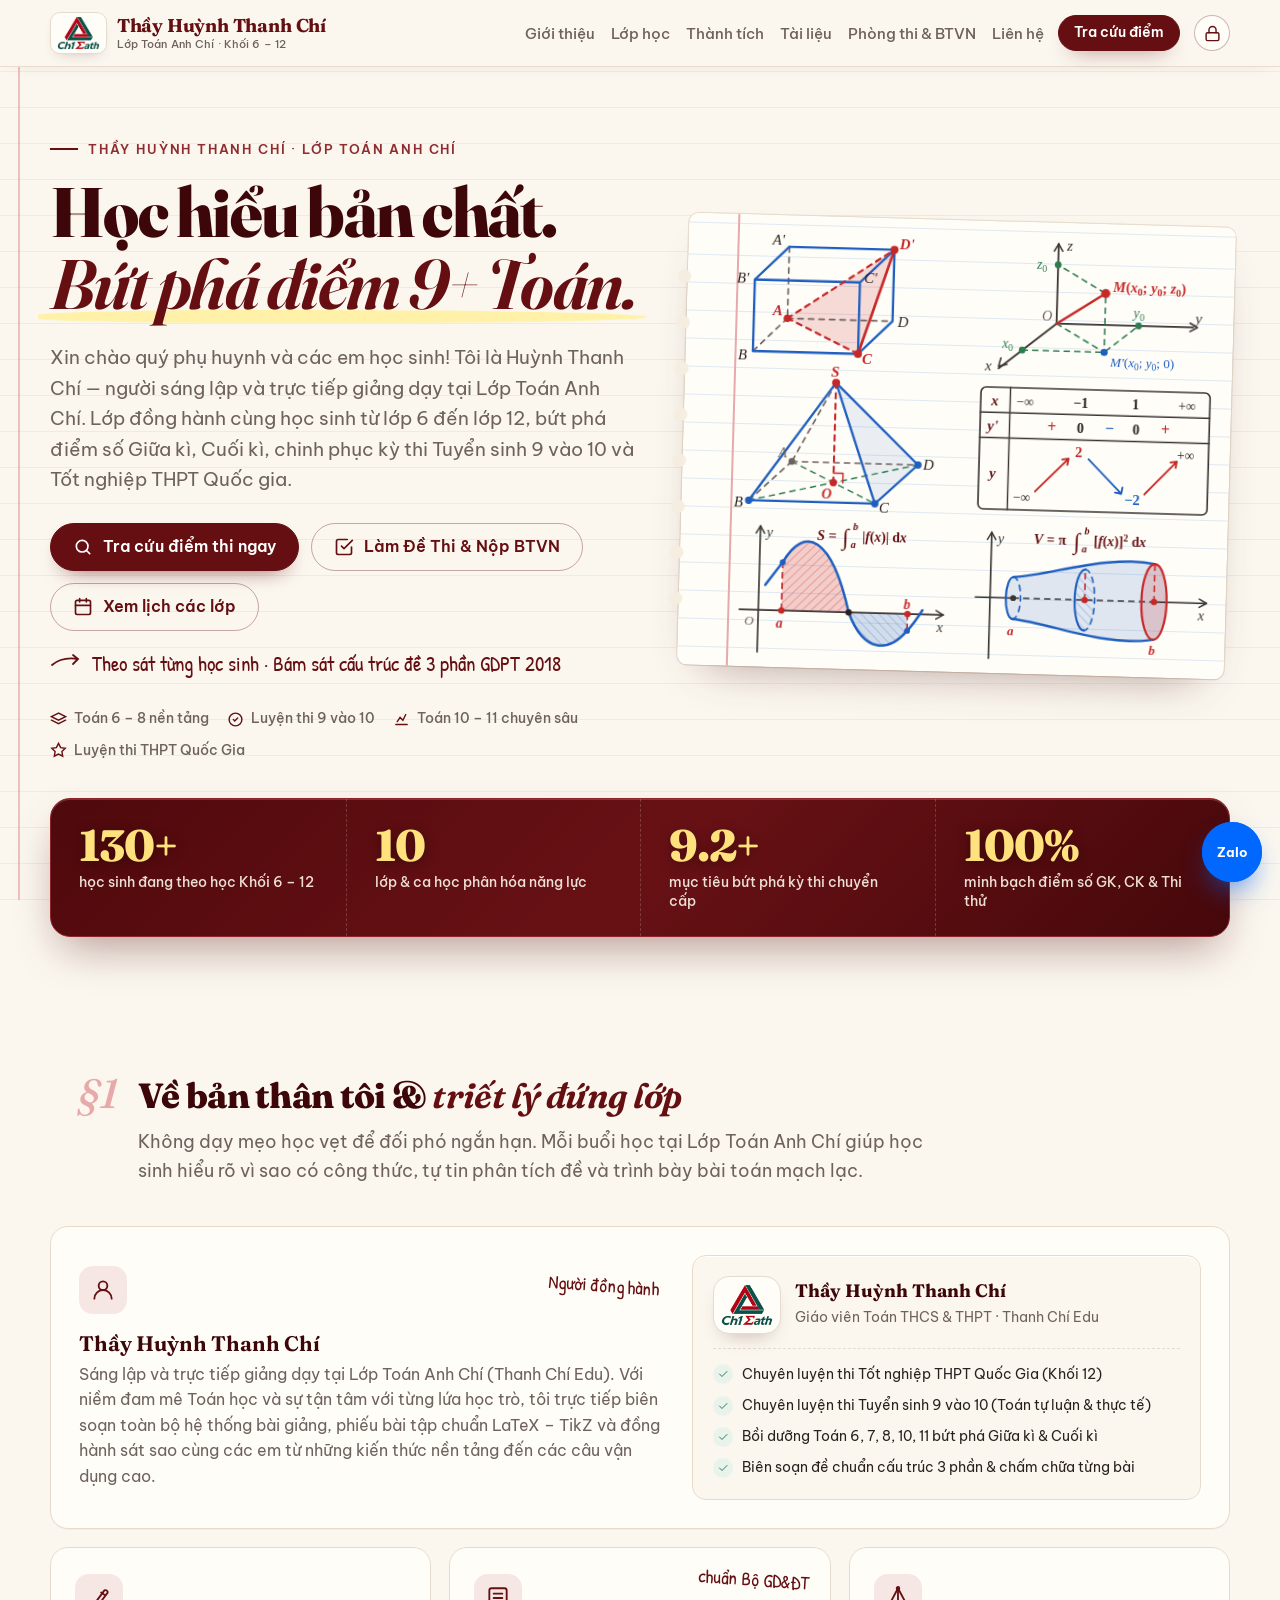
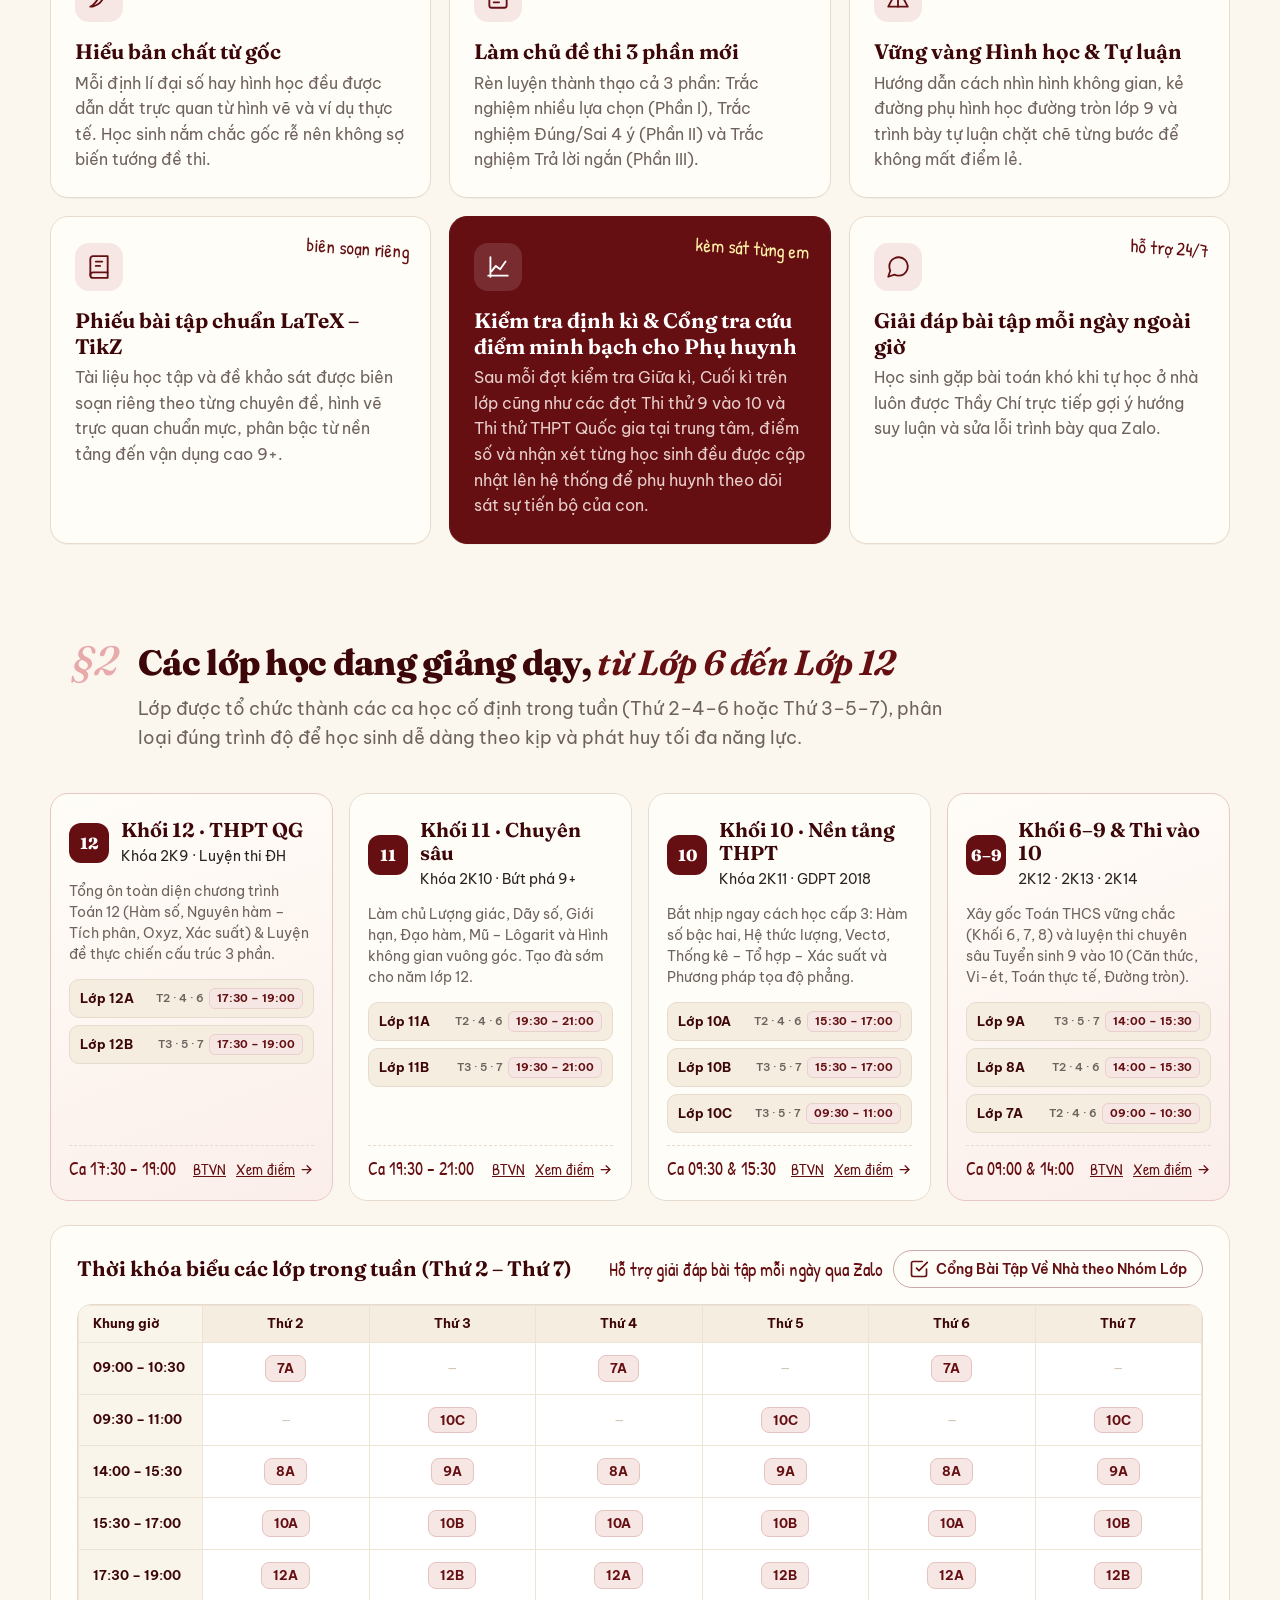
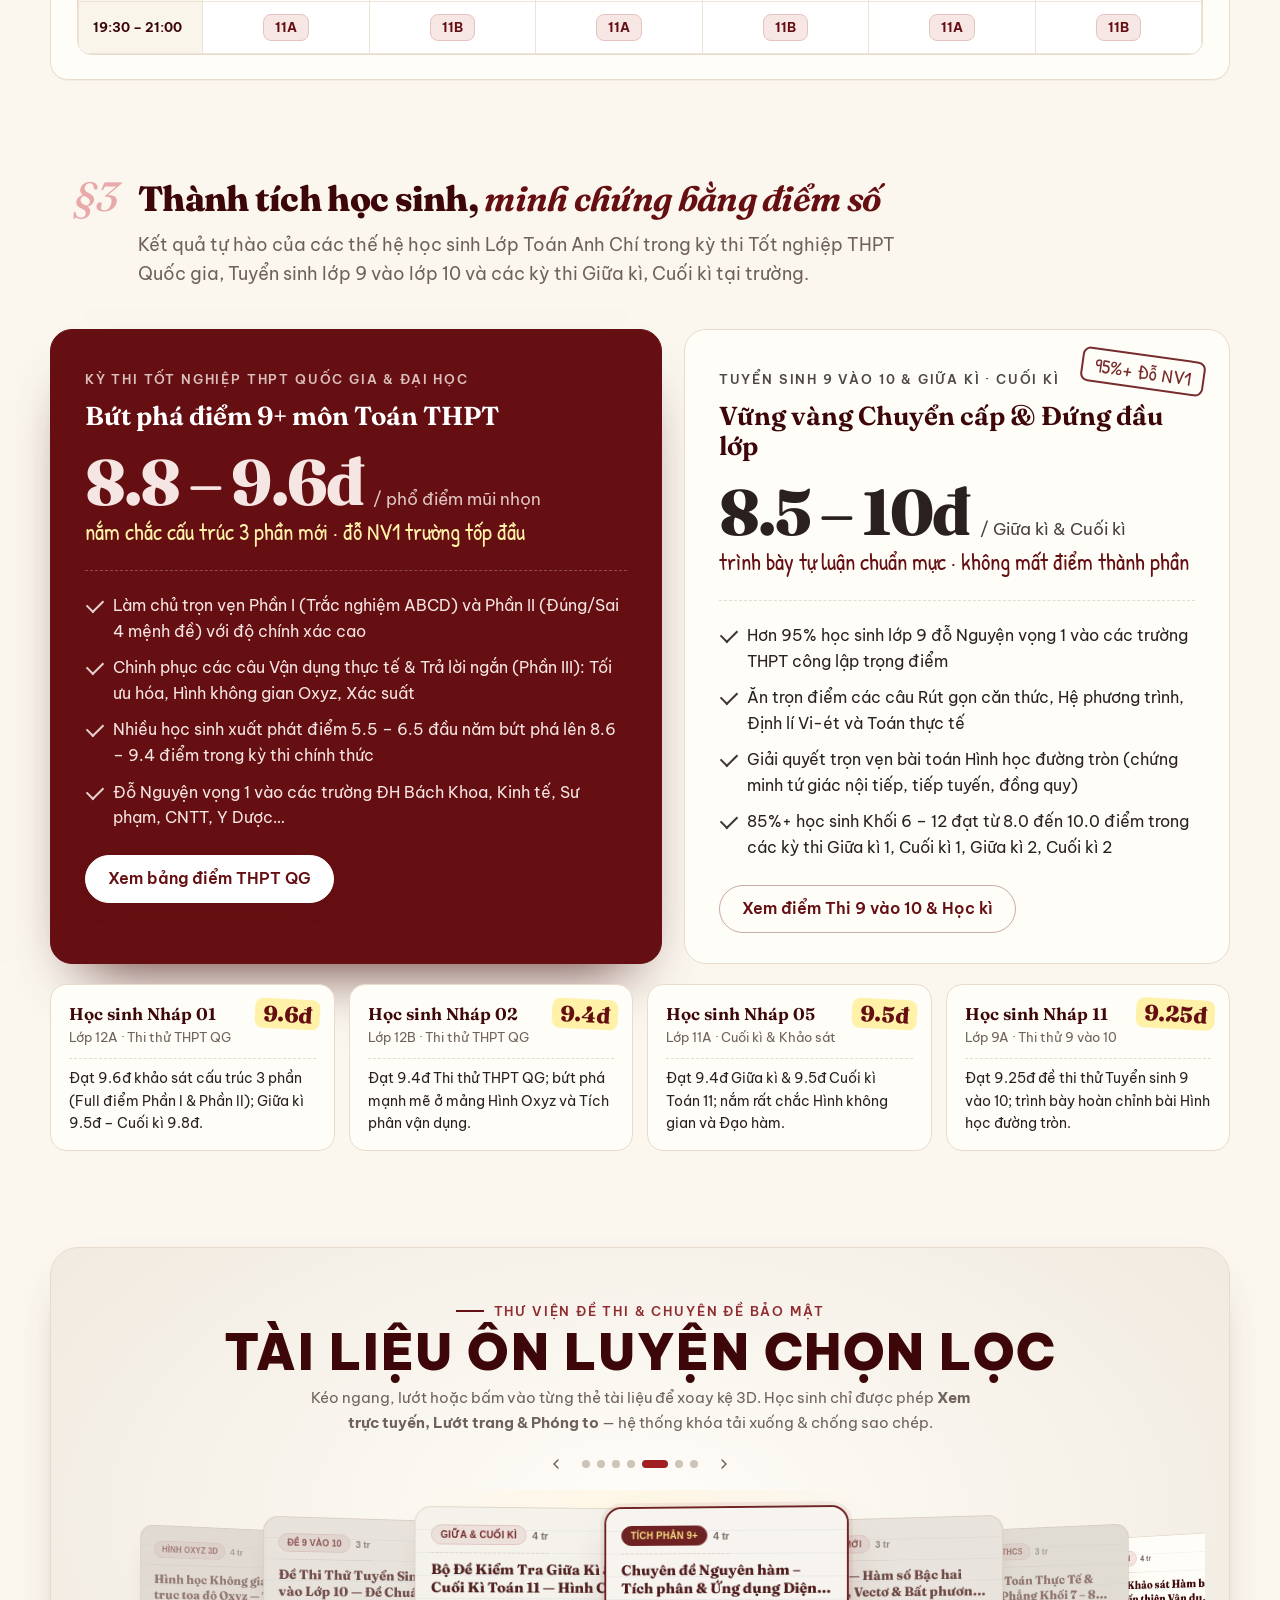
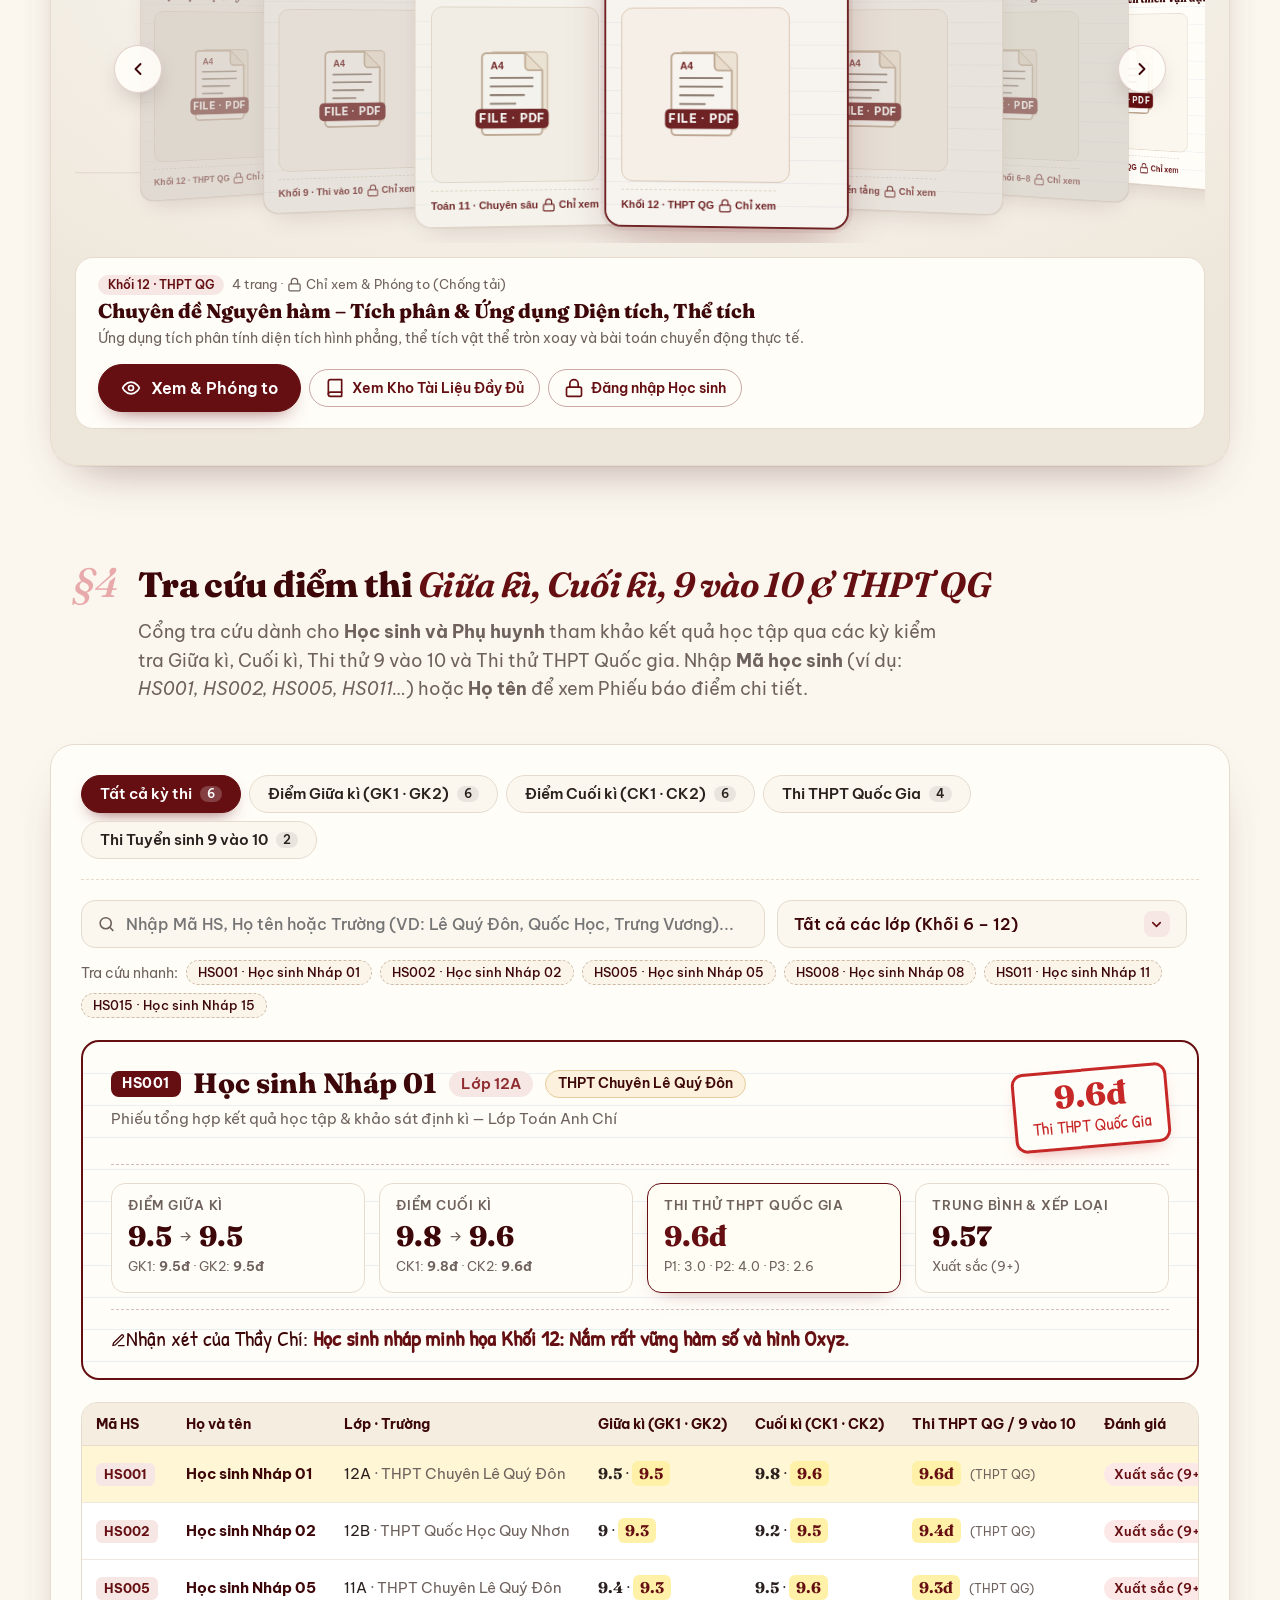
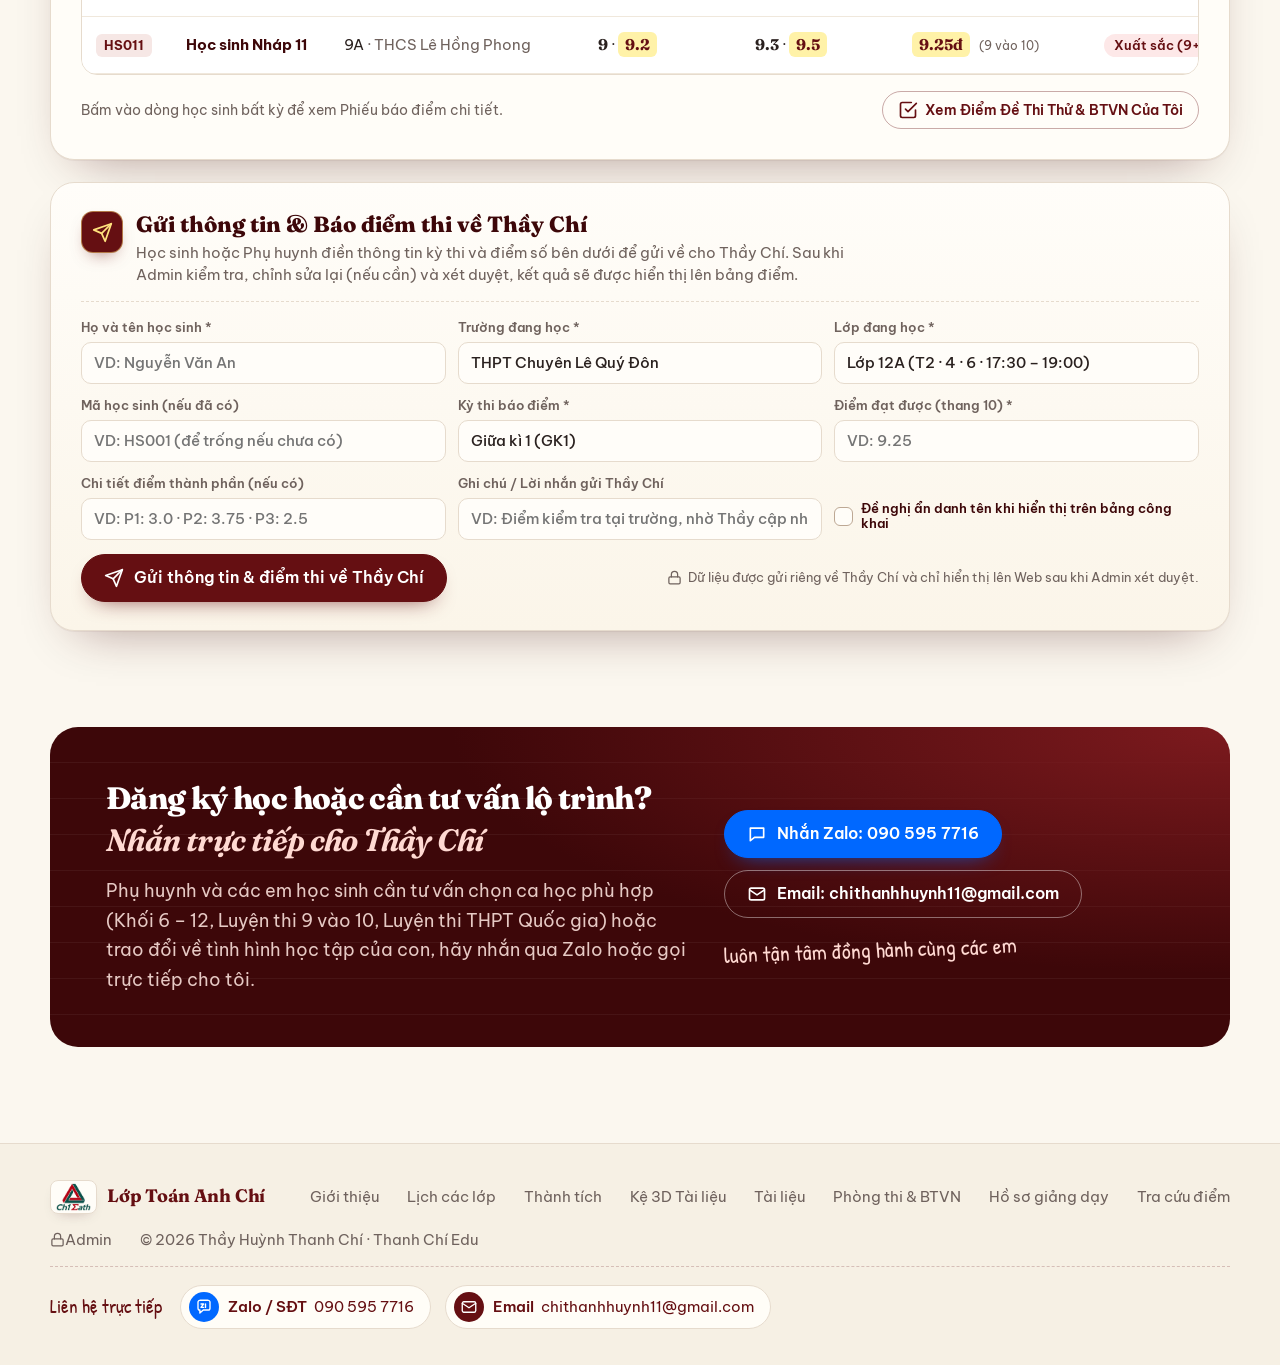
==== commit 8402eced: "feat: add setting requiring student login to view and download documents" ====
--- a/index.html
+++ b/index.html
@@ -2212,6 +2212,10 @@
             <svg class="ui-ico" viewBox="0 0 24 24"><path d="M4 19.5A2.5 2.5 0 0 1 6.5 17H20"/><path d="M6.5 2H20v20H6.5A2.5 2.5 0 0 1 4 19.5v-15A2.5 2.5 0 0 1 6.5 2z"/></svg>
             <span>Xem Kho Tài Liệu Đầy Đủ</span>
           </a>
+          <button type="button" class="btn ghost sm" id="btn-locker-student-login">
+            <svg class="ui-ico" viewBox="0 0 24 24"><rect x="3" y="11" width="18" height="11" rx="2"/><path d="M7 11V7a5 5 0 0 1 10 0v4"/></svg>
+            <span id="btn-locker-student-login-label">Đăng nhập Học sinh</span>
+          </button>
           <button type="button" class="btn ghost sm admin-only" id="btn-admin-upload-doc" hidden>
             <svg viewBox="0 0 24 24" fill="none" stroke="currentColor" stroke-width="2" stroke-linecap="round"><path d="M21 15v4a2 2 0 0 1-2 2H5a2 2 0 0 1-2-2v-4"/><polyline points="17 8 12 3 7 8"/><line x1="12" y1="3" x2="12" y2="15"/></svg>
             <span>Quản lý &amp; Upload (Admin)</span>
@@ -2236,6 +2240,7 @@
         <div style="display:flex;gap:8px;flex-wrap:wrap;align-items:center">
           <span class="privacy-pill" id="doc-lib-total-badge">7 tài liệu</span>
           <span class="dl-status-pill no-dl" id="doc-lib-dl-policy-badge"><svg class="ui-ico" viewBox="0 0 24 24"><rect x="3" y="11" width="18" height="11" rx="2"/><path d="M7 11V7a5 5 0 0 1 10 0v4"/></svg><span>Tải về: Theo từng tài liệu</span></span>
+          <button type="button" class="quick-chip" id="btn-lib-student-auth" style="font-weight:700;color:var(--ink)"><svg class="ui-ico" viewBox="0 0 24 24"><rect x="3" y="11" width="18" height="11" rx="2"/><path d="M7 11V7a5 5 0 0 1 10 0v4"/></svg><span id="btn-lib-student-auth-label">Đăng nhập HS để xem &amp; tải</span></button>
           <button type="button" class="quick-chip admin-only" id="btn-quick-dl-toggle-all" hidden><svg class="ui-ico" viewBox="0 0 24 24"><rect x="3" y="11" width="18" height="11" rx="2"/><path d="M7 11V7a5 5 0 0 1 9.9-1"/></svg><span>Bật/Tắt tải toàn bộ (Admin)</span></button>
         </div>
       </div>
@@ -3189,6 +3194,13 @@
             <button type="button" class="quick-chip" id="btn-dl-per-doc"><svg class="ui-ico" viewBox="0 0 24 24"><circle cx="12" cy="12" r="3"/><path d="M12 2v2M12 20v2M4.93 4.93l1.41 1.41M17.66 17.66l1.41 1.41M2 12h2M20 12h2M6.34 17.66l-1.41 1.41M19.07 4.93l-1.41 1.41"/></svg><span>Theo từng tài liệu</span></button>
           </div>
         </div>
+        <div style="margin-top:8px;padding:10px 12px;border-radius:12px;background:#fff8f6;border:1px solid rgba(101,15,18,0.22);display:flex;align-items:center;justify-content:space-between;gap:10px;flex-wrap:wrap">
+          <label style="display:inline-flex;align-items:center;gap:8px;font-weight:700;font-size:13.5px;color:var(--ink-deep);cursor:pointer">
+            <input type="checkbox" id="doc-require-student-login-chk" checked>
+            <span>Chỉ có học sinh đăng nhập vào mới được phép truy cập xem và tải tài liệu (Khóa khách chưa đăng nhập)</span>
+          </label>
+          <span class="pill-note" id="doc-require-login-status-pill" style="padding:3px 10px;font-size:12px;background:#fce8e6;color:#650f12;font-weight:700">Đang Bật Bắt Buộc Đăng Nhập</span>
+        </div>
         <div id="doc-dl-policy-status" class="status-msg" hidden></div>
       </div>
 
@@ -3426,6 +3438,37 @@
       <span><svg class="ui-ico" viewBox="0 0 24 24"><circle cx="12" cy="12" r="10"/><path d="M12 16v-4M12 8h.01"/></svg><span>Mẹo: Chọn nhanh trang <b>1, 2, 3...</b>, nhập ô <b>Đến trang</b>, bấm <b>+ Phóng to</b> (tối đa 220%) hoặc giữ chuột kéo mặt giấy.</span></span>
       <span><svg class="ui-ico" viewBox="0 0 24 24"><rect x="3" y="11" width="18" height="11" rx="2"/><path d="M7 11V7a5 5 0 0 1 10 0v4"/></svg><span>Bản quyền tài liệu thuộc <b>Lớp Toán Anh Chí</b> — Đã vô hiệu hóa tính năng tải file &amp; in ấn.</span></span>
     </div>
+  </div>
+</div>
+
+<!-- MODAL ĐĂNG NHẬP HỌC SINH ĐỂ XEM & TẢI TÀI LIỆU -->
+<div class="modal-backdrop" id="student-doc-login-modal" hidden>
+  <div class="modal-card" style="max-width:420px;padding:22px 24px">
+    <div style="display:flex;align-items:center;justify-content:space-between;gap:10px;margin-bottom:12px">
+      <div style="display:flex;align-items:center;gap:10px">
+        <span class="brand-badge" style="height:36px;padding:2px 5px;border-radius:8px"><img src="./logo-ch1math.png" alt="Ch1 Math"></span>
+        <div>
+          <h4 style="margin:0;font-family:var(--serif);color:var(--ink-deep);font-size:17px">Đăng Nhập Học Sinh</h4>
+          <div style="font-size:12px;color:var(--muted)">Chỉ học sinh Lớp Toán Anh Chí mới được xem &amp; tải tài liệu</div>
+        </div>
+      </div>
+      <button type="button" class="btn ghost sm" id="close-student-doc-login-btn" style="min-height:32px;padding:0 10px">Đóng</button>
+    </div>
+    <form id="student-doc-login-form" style="display:grid;gap:12px">
+      <div class="form-field" style="margin:0">
+        <label for="student-doc-id-input">Mã Học Sinh (VD: HS001, HS017, HS052...)</label>
+        <input type="text" id="student-doc-id-input" required placeholder="Nhập Mã Học Sinh (IN HOA)" style="text-transform:uppercase;font-weight:700">
+      </div>
+      <div class="form-field" style="margin:0">
+        <label for="student-doc-pass-input">Mật khẩu học sinh</label>
+        <input type="password" id="student-doc-pass-input" required placeholder="Nhập mật khẩu được cấp">
+      </div>
+      <div id="student-doc-login-error" class="status-msg err" hidden></div>
+      <div style="display:flex;gap:8px;justify-content:flex-end;margin-top:4px">
+        <a class="btn ghost sm" href="https://thanhchi113.github.io/thi-thu-toan/" target="_blank" rel="noopener">Mở Cổng Thi Thử</a>
+        <button type="submit" class="btn sm"><svg class="ui-ico" viewBox="0 0 24 24"><rect x="3" y="11" width="18" height="11" rx="2"/><path d="M7 11V7a5 5 0 0 1 9.9-1"/></svg><span>Đăng nhập &amp; Mở tài liệu</span></button>
+      </div>
+    </form>
   </div>
 </div>
 
@@ -7745,6 +7788,8 @@
 }
 
 const DOC_DL_POLICY_KEY = "lop_toan_anh_chi_doc_dl_policy_v1";
+const DOC_REQUIRE_LOGIN_KEY = "lop_toan_anh_chi_doc_require_login_v1";
+const STUDENT_DOC_SESSION_KEY = "ltac_student_doc_session_v1";
 
 function loadDocDlPolicy() {
   try {
@@ -7761,8 +7806,82 @@
   saveSiteStateToSupabase({ dl_policy: policy });
 }
 
+function loadDocRequireStudentLogin() {
+  try {
+    const v = localStorage.getItem(DOC_REQUIRE_LOGIN_KEY);
+    if (v === "0" || v === "false") return false;
+    if (v === "1" || v === "true") return true;
+  } catch {}
+  return true;
+}
+
+function saveDocRequireStudentLogin(flag) {
+  const b = Boolean(flag);
+  try {
+    localStorage.setItem(DOC_REQUIRE_LOGIN_KEY, b ? "1" : "0");
+  } catch {}
+  saveSiteStateToSupabase({ doc_require_student_login: b });
+}
+
 let docDlPolicy = loadDocDlPolicy();
+let docRequireStudentLogin = loadDocRequireStudentLogin();
 let activeDocCatFilter = "ALL";
+let pendingStudentDocAction = null;
+
+function getLoggedStudentDocSession() {
+  try {
+    const raw1 = sessionStorage.getItem(STUDENT_DOC_SESSION_KEY) || localStorage.getItem(STUDENT_DOC_SESSION_KEY);
+    if (raw1) {
+      const p = JSON.parse(raw1);
+      if (p && p.studentId) return p;
+    }
+    const raw2 = sessionStorage.getItem("thpt_current_user") || localStorage.getItem("thpt_current_user");
+    if (raw2) {
+      const p2 = JSON.parse(raw2);
+      if (p2 && (p2.studentId || p2.role === "admin")) return p2;
+    }
+  } catch {}
+  return null;
+}
+
+function isStudentAuthorizedForDocs() {
+  if (isAdminLoggedIn) return true;
+  if (!docRequireStudentLogin) return true;
+  return Boolean(getLoggedStudentDocSession());
+}
+
+function updateStudentDocAuthUI() {
+  const sess = getLoggedStudentDocSession();
+  const reqChk = document.getElementById("doc-require-student-login-chk");
+  const reqPill = document.getElementById("doc-require-login-status-pill");
+  if (reqChk) reqChk.checked = Boolean(docRequireStudentLogin);
+  if (reqPill) {
+    reqPill.textContent = docRequireStudentLogin ? "Đang Bật Bắt Buộc Đăng Nhập" : "Đang Mở Cho Khách Xem";
+    reqPill.style.background = docRequireStudentLogin ? "#fce8e6" : "#e8f6ee";
+    reqPill.style.color = docRequireStudentLogin ? "#650f12" : "#1e6b45";
+  }
+  const lockerLbl = document.getElementById("btn-locker-student-login-label");
+  const libLbl = document.getElementById("btn-lib-student-auth-label");
+  if (sess && sess.studentId) {
+    const txt = `HS: ${sess.studentId} (Đăng xuất)`;
+    if (lockerLbl) lockerLbl.textContent = txt;
+    if (libLbl) libLbl.textContent = txt;
+  } else {
+    if (lockerLbl) lockerLbl.textContent = "Đăng nhập Học sinh";
+    if (libLbl) libLbl.textContent = "Đăng nhập HS để xem & tải";
+  }
+}
+
+function openStudentDocLoginModal(pendingAction = null) {
+  pendingStudentDocAction = pendingAction;
+  const modal = document.getElementById("student-doc-login-modal");
+  const errEl = document.getElementById("student-doc-login-error");
+  if (errEl) errEl.hidden = true;
+  if (modal) {
+    modal.hidden = false;
+    setTimeout(() => document.getElementById("student-doc-id-input")?.focus(), 40);
+  }
+}
 
 function canPublicDownloadDoc(doc) {
   if (!doc) return false;
@@ -7773,6 +7892,10 @@
 
 async function downloadDocPdf(doc) {
   if (!doc) return;
+  if (!isStudentAuthorizedForDocs()) {
+    openStudentDocLoginModal({ type: "download", doc });
+    return;
+  }
   if (!canPublicDownloadDoc(doc) && !isAdminLoggedIn) return;
   const safeName = `${doc.id}_${String(doc.title || "Tai_lieu_Toan_Thay_Chi").replace(/[^a-zA-Z0-9._-]/g, "_")}.pdf`;
 
@@ -8555,6 +8678,10 @@
 
 function openProtectedPdfViewer(doc) {
   if (!doc) return;
+  if (!isStudentAuthorizedForDocs()) {
+    openStudentDocLoginModal({ type: "view", doc });
+    return;
+  }
   currentPdfDoc = doc;
   currentPdfZoom = 1.0;
   document.getElementById("pdf-viewer-title").textContent = doc.title;
@@ -8589,6 +8716,95 @@
     if (currentPdfDoc) downloadDocPdf(currentPdfDoc);
   });
 }
+
+// Sự kiện Đăng nhập Học sinh để Xem & Tải Tài liệu + Cài đặt Admin
+updateStudentDocAuthUI();
+
+const reqLoginChkEl = document.getElementById("doc-require-student-login-chk");
+if (reqLoginChkEl) {
+  reqLoginChkEl.addEventListener("change", () => {
+    docRequireStudentLogin = Boolean(reqLoginChkEl.checked);
+    saveDocRequireStudentLogin(docRequireStudentLogin);
+    updateStudentDocAuthUI();
+    showStatus(
+      "doc-dl-policy-status",
+      docRequireStudentLogin
+        ? "Đã BẬT chế độ: Chỉ có học sinh đăng nhập vào mới được phép truy cập xem và tải tài liệu."
+        : "Đã TẮT bắt buộc đăng nhập: Khách truy cập có thể xem tài liệu theo cấu hình hiện tại.",
+      false
+    );
+  });
+}
+
+function handleStudentAuthButtonClick() {
+  const sess = getLoggedStudentDocSession();
+  if (sess && sess.studentId) {
+    try {
+      localStorage.removeItem(STUDENT_DOC_SESSION_KEY);
+      sessionStorage.removeItem(STUDENT_DOC_SESSION_KEY);
+    } catch {}
+    updateStudentDocAuthUI();
+    return;
+  }
+  openStudentDocLoginModal(null);
+}
+
+document.getElementById("btn-locker-student-login")?.addEventListener("click", handleStudentAuthButtonClick);
+document.getElementById("btn-lib-student-auth")?.addEventListener("click", handleStudentAuthButtonClick);
+document.getElementById("close-student-doc-login-btn")?.addEventListener("click", () => {
+  const m = document.getElementById("student-doc-login-modal");
+  if (m) m.hidden = true;
+});
+document.getElementById("student-doc-login-modal")?.addEventListener("click", (e) => {
+  if (e.target.id === "student-doc-login-modal") e.target.hidden = true;
+});
+
+document.getElementById("student-doc-login-form")?.addEventListener("submit", (e) => {
+  e.preventDefault();
+  const idRaw = String(document.getElementById("student-doc-id-input")?.value || "").trim().toUpperCase();
+  const passRaw = String(document.getElementById("student-doc-pass-input")?.value || "").trim();
+  const errEl = document.getElementById("student-doc-login-error");
+
+  let matchedStu = null;
+  try {
+    const thptList = JSON.parse(localStorage.getItem("thpt_students") || "[]");
+    if (Array.isArray(thptList)) {
+      matchedStu = thptList.find(s => s && String(s.studentId || "").toUpperCase() === idRaw && String(s.password || "123") === passRaw);
+    }
+  } catch {}
+  if (!matchedStu) {
+    const localRec = studentRecords.find(s => s && String(s.code || "").toUpperCase() === idRaw);
+    if (localRec && (passRaw === "123" || passRaw === String(localRec.password || "123"))) {
+      matchedStu = { studentId: localRec.code, fullName: localRec.name, className: localRec.cls, grade: localRec.grade || 12 };
+    }
+  }
+  if (!matchedStu && /^HS0(0[1-9]|[1-7][0-9])$/.test(idRaw) && passRaw === "123") {
+    matchedStu = { studentId: idRaw, fullName: `Học sinh ${idRaw}`, role: "student" };
+  }
+
+  if (!matchedStu) {
+    if (errEl) {
+      errEl.textContent = "Mã học sinh hoặc mật khẩu không chính xác! Vui lòng kiểm tra lại.";
+      errEl.hidden = false;
+    }
+    return;
+  }
+
+  const sessObj = { role: "student", studentId: matchedStu.studentId || idRaw, fullName: matchedStu.fullName || idRaw, className: matchedStu.className || "" };
+  try {
+    localStorage.setItem(STUDENT_DOC_SESSION_KEY, JSON.stringify(sessObj));
+    sessionStorage.setItem(STUDENT_DOC_SESSION_KEY, JSON.stringify(sessObj));
+  } catch {}
+  updateStudentDocAuthUI();
+  const modal = document.getElementById("student-doc-login-modal");
+  if (modal) modal.hidden = true;
+  const act = pendingStudentDocAction;
+  pendingStudentDocAction = null;
+  if (act && act.doc) {
+    if (act.type === "download") downloadDocPdf(act.doc);
+    else openProtectedPdfViewer(act.doc);
+  }
+});
 
 // Bộ lọc, phân trang & sự kiện Kho Tài Liệu Đầy Đủ (#kho-tai-lieu)
 const docLibCatsEl = document.getElementById("doc-lib-cats");
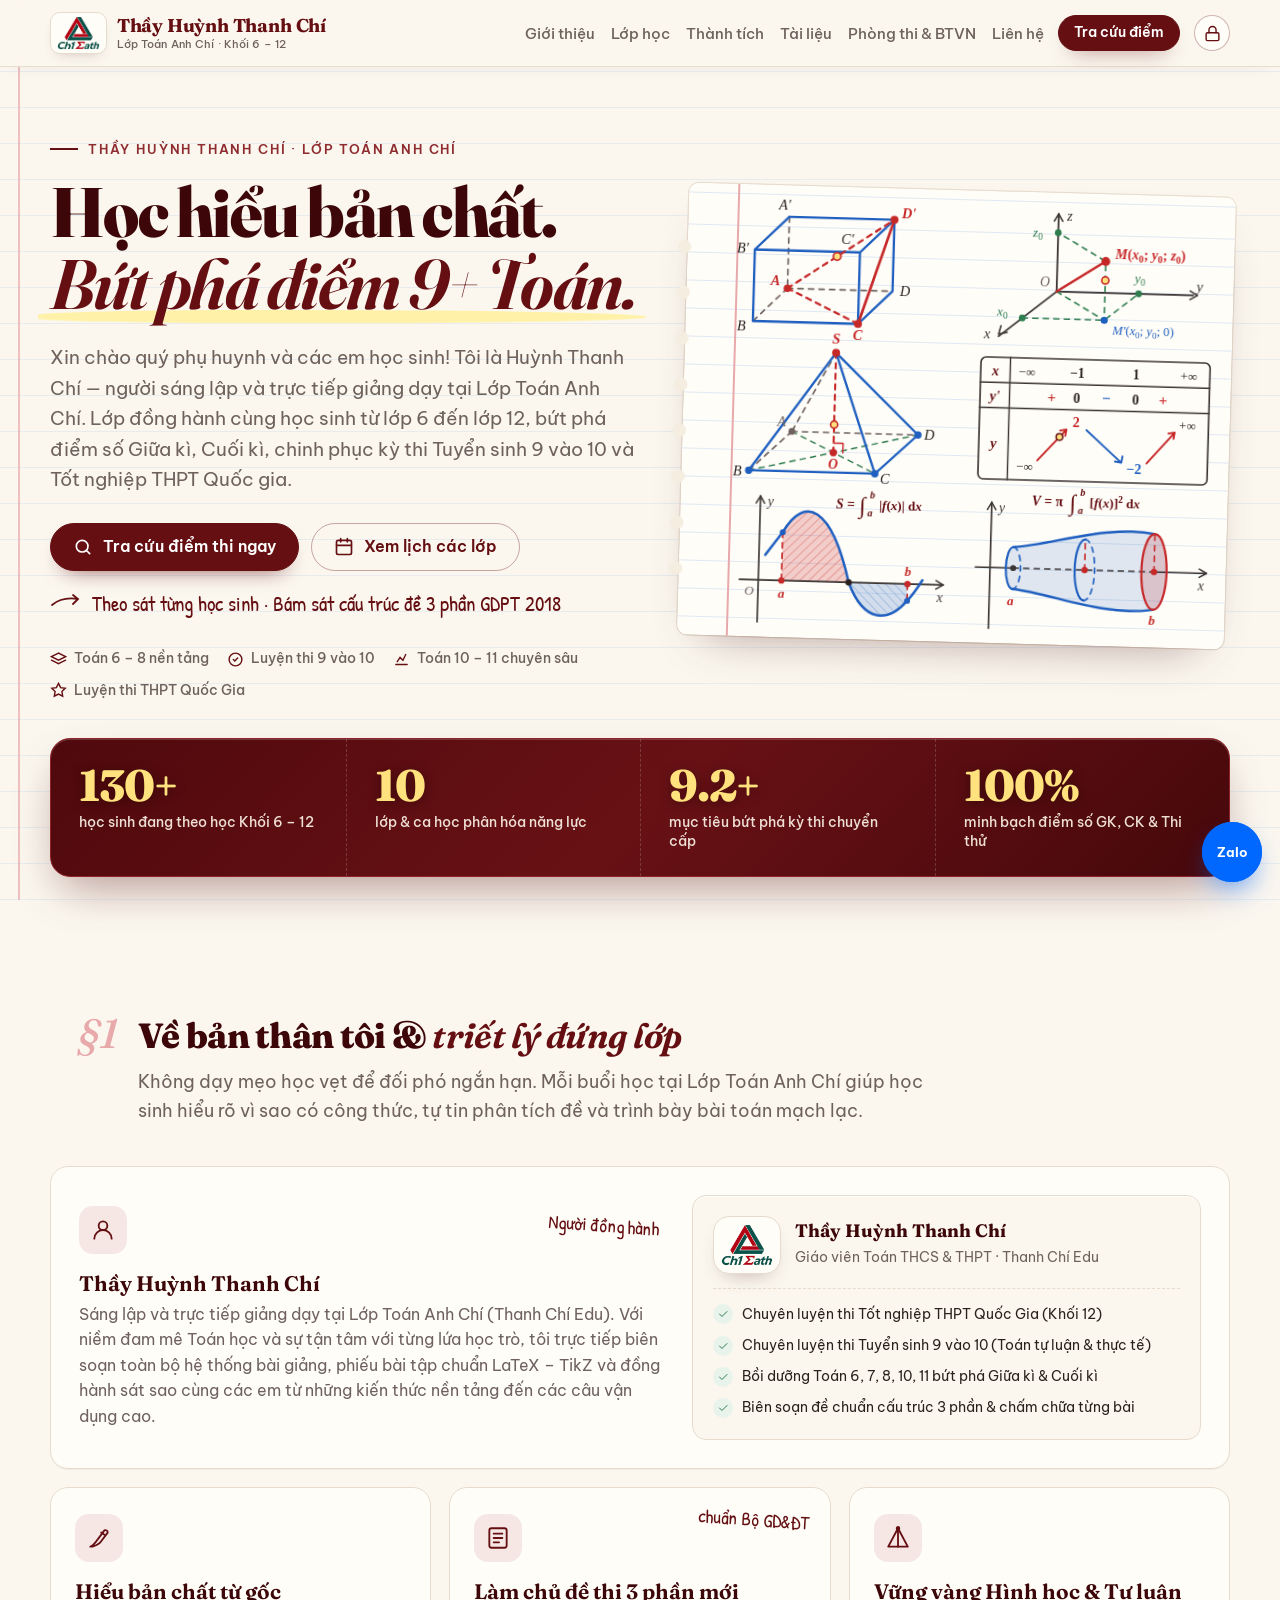
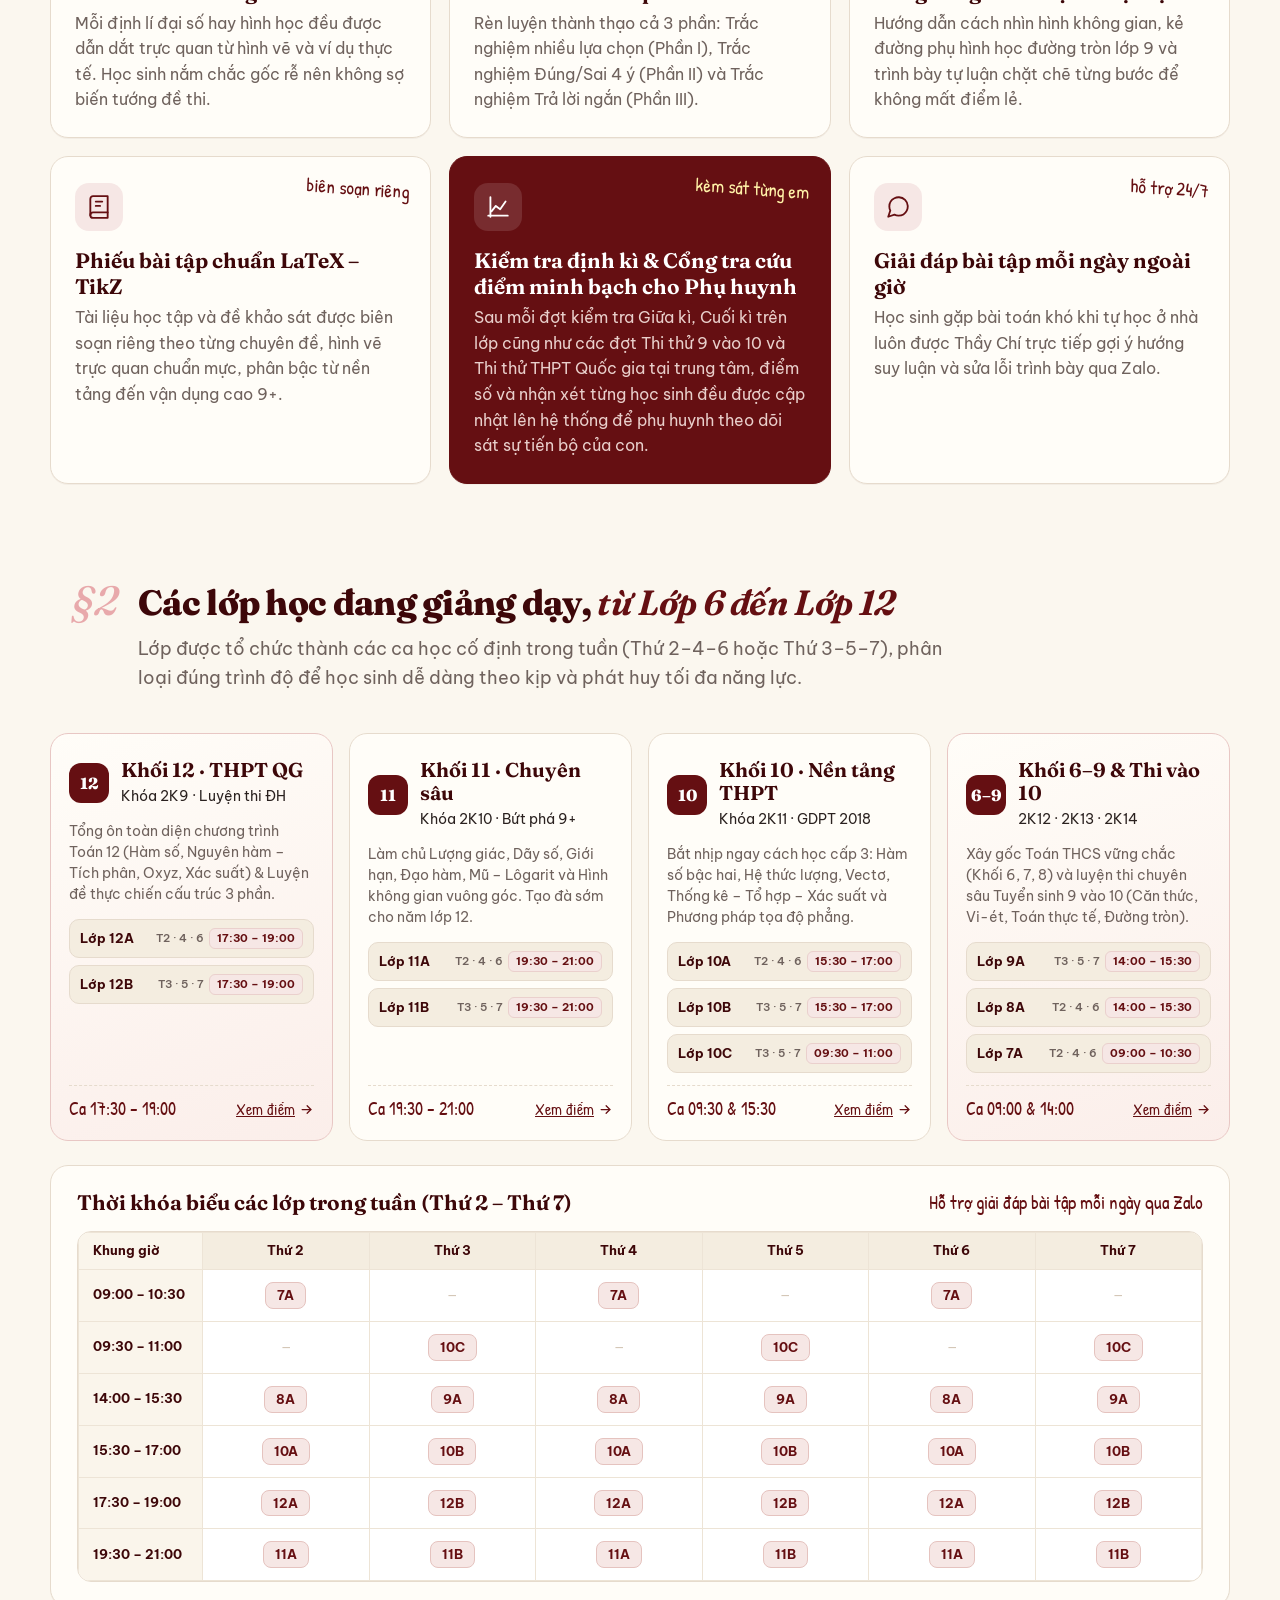
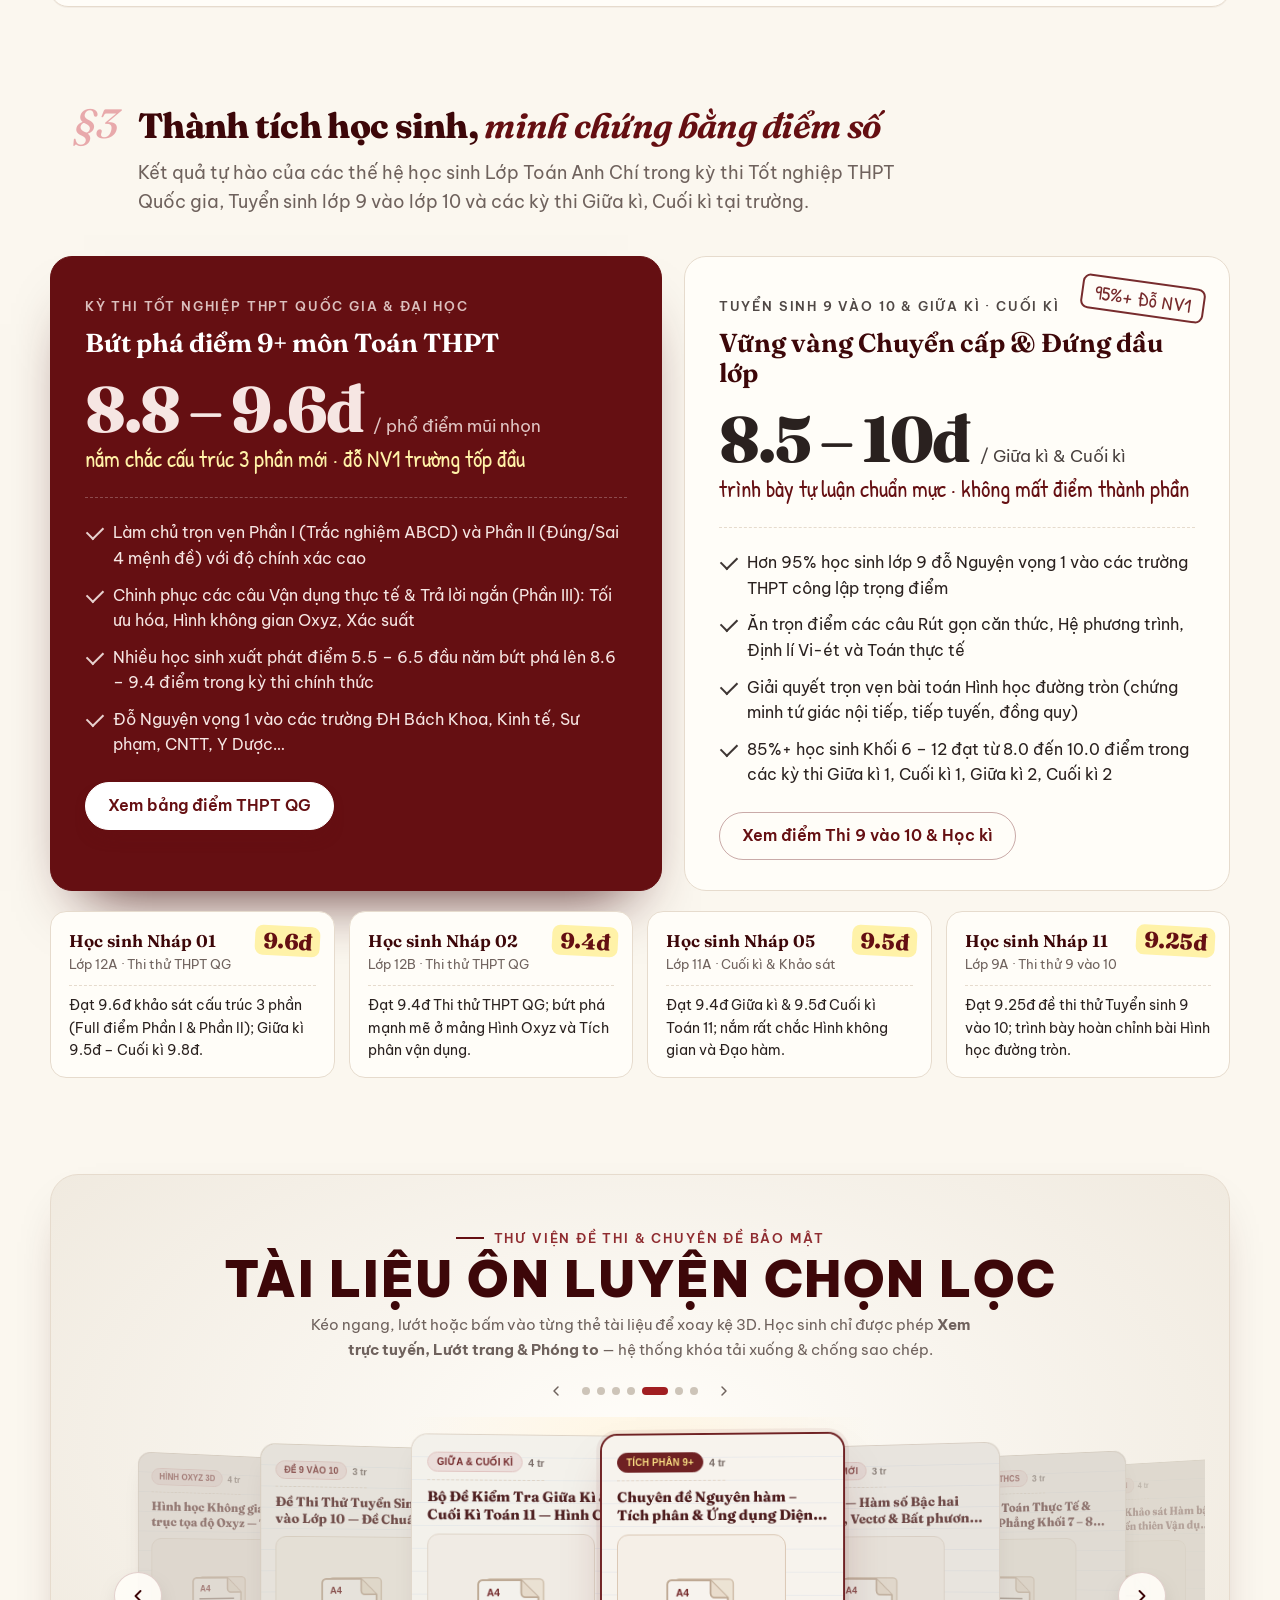
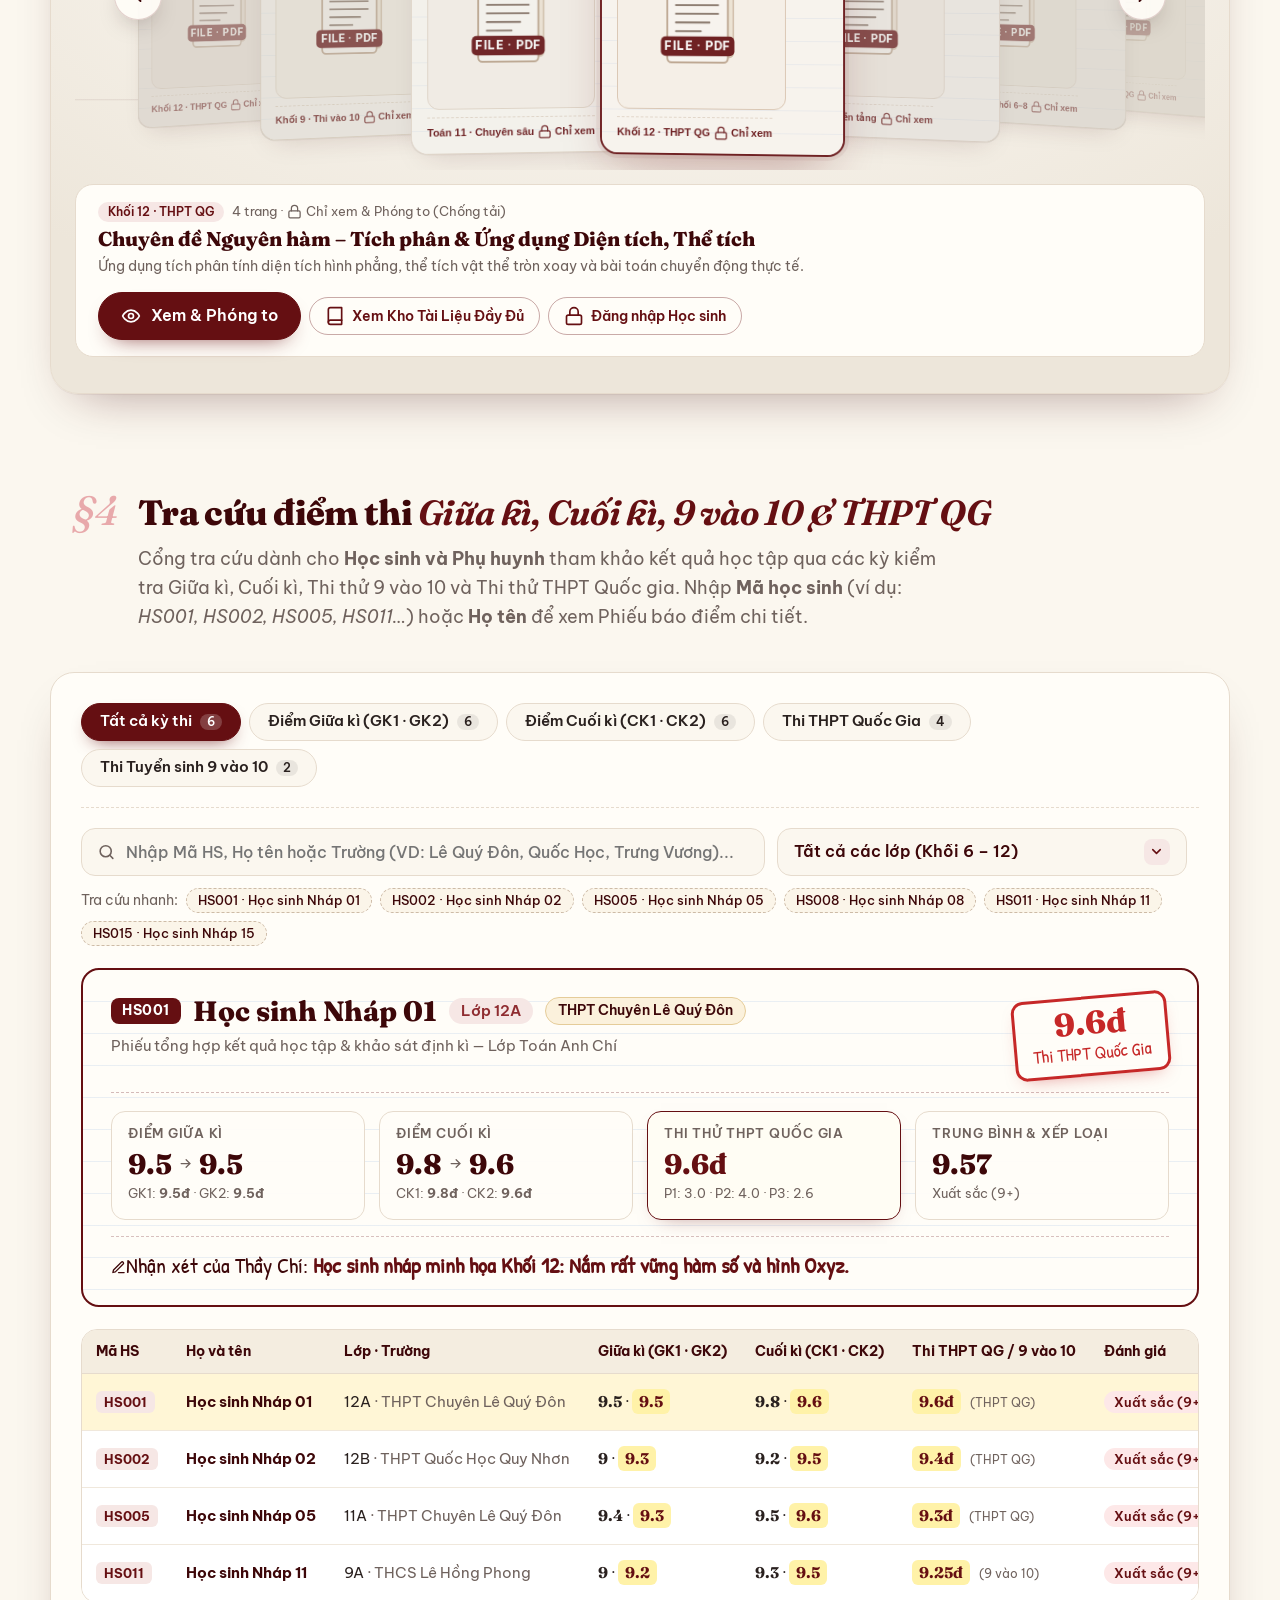
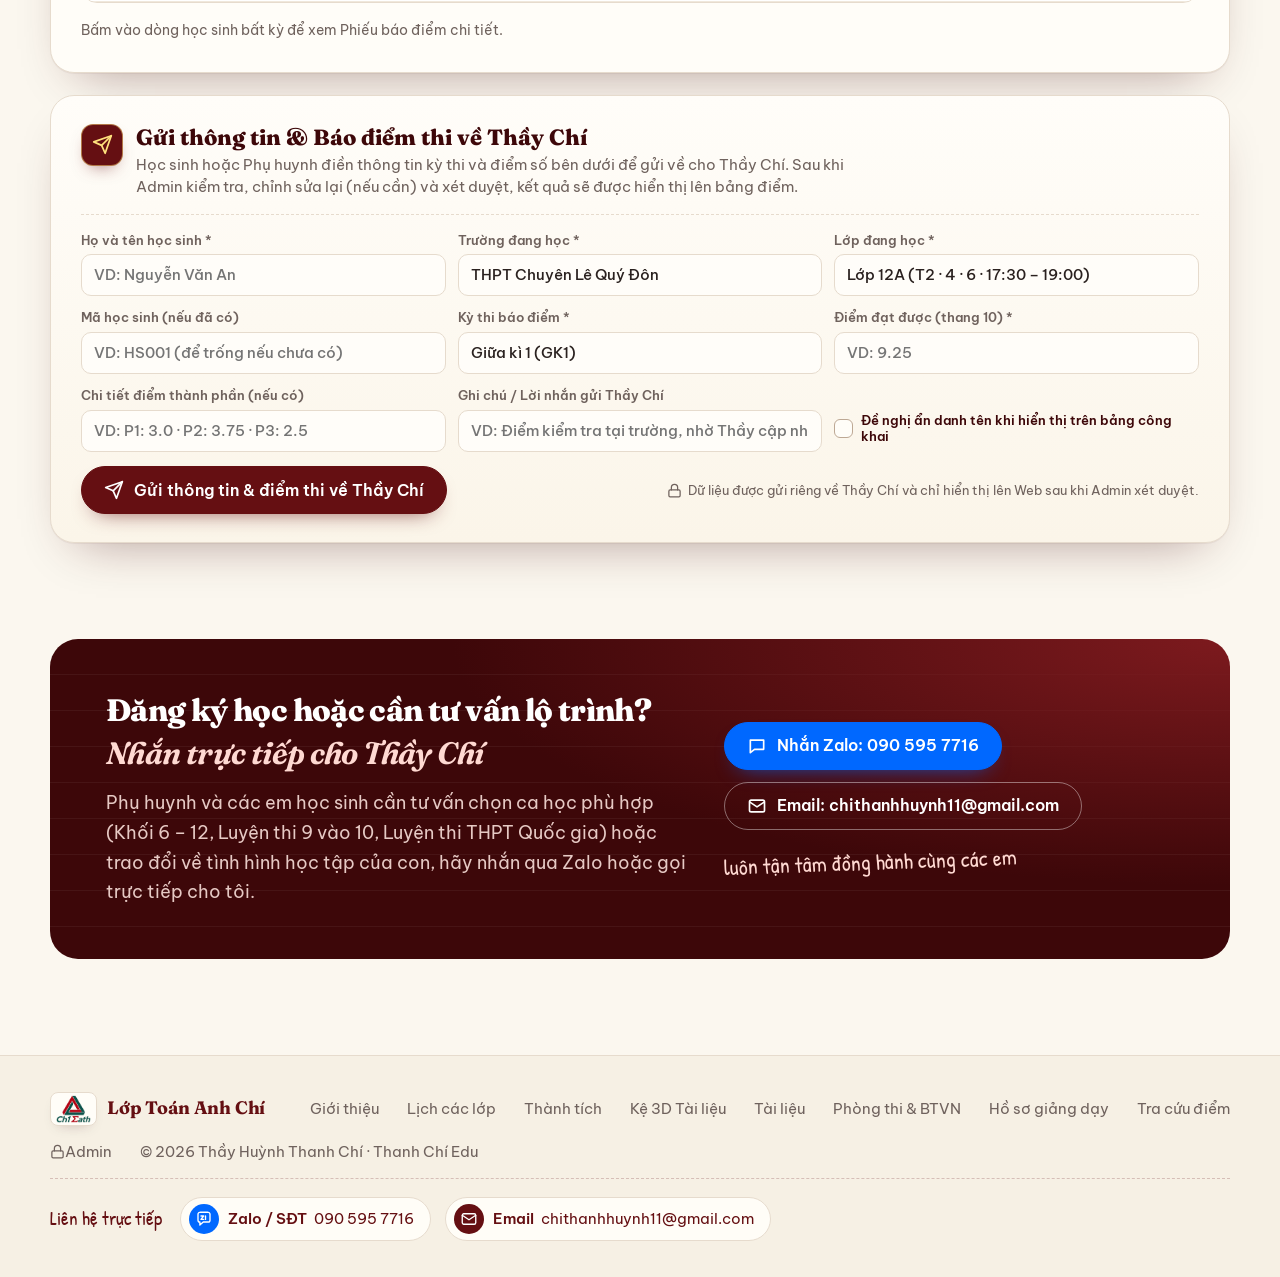
==== commit 924a591c: "feat(hero-svg,nav): add animated THPT 3D geometry diagrams, fix math label overlaps, and keep only P" ====
--- a/index.html
+++ b/index.html
@@ -370,12 +370,12 @@
   background: var(--hl); border-color: var(--ink); color: var(--ink); transform: translateY(-1px);
 }
 .class-slot-list { display: flex; flex-direction: column; gap: 7px; margin-top: 2px; }
-a.class-slot-row {
+.class-slot-row, a.class-slot-row {
   padding: 8px 10px; border-radius: 10px; background: var(--paper-2); border: 1px solid var(--line);
   display: flex; align-items: center; justify-content: space-between; gap: 6px; text-decoration: none;
   transition: background .15s, border-color .15s, transform .15s, box-shadow .15s;
 }
-a.class-slot-row:hover {
+.class-slot-row:hover, a.class-slot-row:hover {
   background: #fffdf8; border-color: var(--ink); transform: translateY(-1px);
   box-shadow: 0 8px 18px -12px rgba(101, 15, 18, .45);
 }
@@ -392,7 +392,7 @@
   font: 700 11px/1 var(--sans); padding: 4px 7px; border-radius: 6px;
   background: #f6e7e5; color: var(--ink); border: 1px solid #ead0cd; white-space: nowrap;
 }
-a.class-slot-row:hover .cls-time-tag {
+.class-slot-row:hover .cls-time-tag, a.class-slot-row:hover .cls-time-tag {
   background: var(--ink); color: #fff; border-color: var(--ink);
 }
 .live-sync-pill {
@@ -1525,7 +1525,7 @@
   .teacher-card-visual { padding: 14px; }
   .teacher-avatar { width: 56px; height: 48px; padding: 4px 5px; border-radius: 12px; }
   .dl { padding: 20px 16px; }
-  a.class-slot-row { padding: 9px 10px; }
+  .class-slot-row, a.class-slot-row { padding: 9px 10px; }
   .schedule-board { padding: 18px 14px; }
   .schedule-board-head h3 { font-size: 18.5px; }
   table.weekly-timetable th, table.weekly-timetable td { padding: 8px 7px; font-size: 12.5px; }
@@ -1717,7 +1717,7 @@
   <!-- Thanh truy cập nhanh trên Điện thoại (80% Phụ huynh & Học sinh dùng Mobile) -->
   <div class="mobile-quick-nav" aria-label="Truy cập nhanh trên điện thoại">
     <a class="hot-pill" href="#tra-cuu-diem"><svg class="ui-ico" viewBox="0 0 24 24"><circle cx="11" cy="11" r="7"/><path d="m20 20-3.5-3.5"/></svg><span>Tra cứu điểm</span></a>
-    <a href="https://thanhchi113.github.io/thi-thu-toan/?tab=btvn" target="_blank" rel="noopener"><svg class="ui-ico" viewBox="0 0 24 24"><path d="M9 11l3 3L22 4"/><path d="M21 12v7a2 2 0 0 1-2 2H5a2 2 0 0 1-2-2V5a2 2 0 0 1 2-2h11"/></svg><span>Làm Đề &amp; BTVN</span></a>
+    <a href="https://thanhchi113.github.io/thi-thu-toan/?tab=btvn" target="_blank" rel="noopener"><svg class="ui-ico" viewBox="0 0 24 24"><path d="M9 11l3 3L22 4"/><path d="M21 12v7a2 2 0 0 1-2 2H5a2 2 0 0 1-2-2V5a2 2 0 0 1 2-2h11"/></svg><span>Phòng thi &amp; BTVN</span></a>
     <a href="./tai-lieu.html"><svg class="ui-ico" viewBox="0 0 24 24"><path d="M4 19.5A2.5 2.5 0 0 1 6.5 17H20"/><path d="M6.5 2H20v20H6.5A2.5 2.5 0 0 1 4 19.5v-15A2.5 2.5 0 0 1 6.5 2z"/></svg><span>Tài liệu</span></a>
     <a href="#lop-hoc"><svg class="ui-ico" viewBox="0 0 24 24"><rect x="3" y="4" width="18" height="17" rx="2"/><path d="M8 2v4M16 2v4M3 10h18"/></svg><span>Lịch các lớp</span></a>
     <a href="#thanh-tich"><svg class="ui-ico" viewBox="0 0 24 24"><path d="M12 2l3 6 6.5.9-4.7 4.6 1.1 6.5L12 17l-5.9 3 1.1-6.5L2.5 8.9 9 8z"/></svg><span>Thành tích</span></a>
@@ -1739,17 +1739,9 @@
           <svg viewBox="0 0 24 24" fill="none" stroke="currentColor" stroke-width="2" stroke-linecap="round" stroke-linejoin="round"><circle cx="11" cy="11" r="7"/><path d="m20 20-3.5-3.5"/></svg>
           <span>Tra cứu điểm thi ngay</span>
         </a>
-        <a class="btn ghost" href="https://thanhchi113.github.io/thi-thu-toan/?tab=btvn" target="_blank" rel="noopener">
-          <svg viewBox="0 0 24 24" fill="none" stroke="currentColor" stroke-width="2" stroke-linecap="round" stroke-linejoin="round"><path d="M9 11l3 3L22 4"/><path d="M21 12v7a2 2 0 0 1-2 2H5a2 2 0 0 1-2-2V5a2 2 0 0 1 2-2h11"/></svg>
-          <span>Làm Đề Thi &amp; Nộp BTVN</span>
-        </a>
         <a class="btn ghost" href="#lop-hoc">
           <svg viewBox="0 0 24 24" fill="none" stroke="currentColor" stroke-width="2" stroke-linecap="round" stroke-linejoin="round"><rect x="3" y="4" width="18" height="17" rx="2"/><path d="M8 2v4M16 2v4M3 10h18"/></svg>
           <span>Xem lịch các lớp</span>
-        </a>
-        <a class="live-sync-pill" id="hero-live-exam-badge" href="https://thanhchi113.github.io/thi-thu-toan/?tab=btvn" target="_blank" rel="noopener" hidden>
-          <svg class="ui-ico" viewBox="0 0 24 24"><path d="M17.5 19H9a7 7 0 1 1 6.71-9h1.79a4.5 4.5 0 1 1 0 9Z"/></svg>
-          <span id="hero-live-exam-text">Đồng bộ Phòng thi &amp; BTVN</span>
         </a>
       </div>
       <p class="trial">
@@ -1879,19 +1871,18 @@
         </div>
         <p class="meta" data-editable="dl1_desc">Tổng ôn toàn diện chương trình Toán 12 (Hàm số, Nguyên hàm – Tích phân, Oxyz, Xác suất) &amp; Luyện đề thực chiến cấu trúc 3 phần.</p>
         <div class="class-slot-list">
-          <a class="class-slot-row" href="https://thanhchi113.github.io/thi-thu-toan/?tab=btvn&amp;grade=12&amp;class=12A" target="_blank" rel="noopener" title="Mở BTVN &amp; Đề thi Lớp 12A (Thứ 2–4–6 · 17:30 – 19:00)">
+          <div class="class-slot-row" title="Lớp 12A (Thứ 2–4–6 · 17:30 – 19:00)">
             <span class="cls-badge-name">Lớp 12A</span>
             <span class="cls-meta-right"><span class="cls-days-tag">T2 · 4 · 6</span><span class="cls-time-tag">17:30 – 19:00</span></span>
-          </a>
-          <a class="class-slot-row" href="https://thanhchi113.github.io/thi-thu-toan/?tab=btvn&amp;grade=12&amp;class=12B" target="_blank" rel="noopener" title="Mở BTVN &amp; Đề thi Lớp 12B (Thứ 3–5–7 · 17:30 – 19:00)">
+          </div>
+          <div class="class-slot-row" title="Lớp 12B (Thứ 3–5–7 · 17:30 – 19:00)">
             <span class="cls-badge-name">Lớp 12B</span>
             <span class="cls-meta-right"><span class="cls-days-tag">T3 · 5 · 7</span><span class="cls-time-tag">17:30 – 19:00</span></span>
-          </a>
+          </div>
         </div>
         <div class="schedule-note">
           <span data-editable="dl1_note">Ca 17:30 – 19:00</span>
           <span style="display:inline-flex;align-items:center;gap:10px;font-size:16px">
-            <a href="https://thanhchi113.github.io/thi-thu-toan/?tab=btvn&amp;grade=12" target="_blank" rel="noopener" style="display:inline-flex;align-items:center;gap:4px"><span>BTVN</span></a>
             <a href="#tra-cuu-diem" onclick="filterByGrade(12)" style="display:inline-flex;align-items:center;gap:4px"><span>Xem điểm</span><svg class="ui-ico" viewBox="0 0 24 24"><path d="M5 12h14"/><path d="m13 6 6 6-6 6"/></svg></a>
           </span>
         </div>
@@ -1907,19 +1898,18 @@
         </div>
         <p class="meta" data-editable="dl2_desc">Làm chủ Lượng giác, Dãy số, Giới hạn, Đạo hàm, Mũ – Lôgarit và Hình không gian vuông góc. Tạo đà sớm cho năm lớp 12.</p>
         <div class="class-slot-list">
-          <a class="class-slot-row" href="https://thanhchi113.github.io/thi-thu-toan/?tab=btvn&amp;grade=11&amp;class=11A" target="_blank" rel="noopener" title="Mở BTVN &amp; Đề thi Lớp 11A (Thứ 2–4–6 · 19:30 – 21:00)">
+          <div class="class-slot-row" title="Lớp 11A (Thứ 2–4–6 · 19:30 – 21:00)">
             <span class="cls-badge-name">Lớp 11A</span>
             <span class="cls-meta-right"><span class="cls-days-tag">T2 · 4 · 6</span><span class="cls-time-tag">19:30 – 21:00</span></span>
-          </a>
-          <a class="class-slot-row" href="https://thanhchi113.github.io/thi-thu-toan/?tab=btvn&amp;grade=11&amp;class=11B" target="_blank" rel="noopener" title="Mở BTVN &amp; Đề thi Lớp 11B (Thứ 3–5–7 · 19:30 – 21:00)">
+          </div>
+          <div class="class-slot-row" title="Lớp 11B (Thứ 3–5–7 · 19:30 – 21:00)">
             <span class="cls-badge-name">Lớp 11B</span>
             <span class="cls-meta-right"><span class="cls-days-tag">T3 · 5 · 7</span><span class="cls-time-tag">19:30 – 21:00</span></span>
-          </a>
+          </div>
         </div>
         <div class="schedule-note">
           <span data-editable="dl2_note">Ca 19:30 – 21:00</span>
           <span style="display:inline-flex;align-items:center;gap:10px;font-size:16px">
-            <a href="https://thanhchi113.github.io/thi-thu-toan/?tab=btvn&amp;grade=11" target="_blank" rel="noopener" style="display:inline-flex;align-items:center;gap:4px"><span>BTVN</span></a>
             <a href="#tra-cuu-diem" onclick="filterByGrade(11)" style="display:inline-flex;align-items:center;gap:4px"><span>Xem điểm</span><svg class="ui-ico" viewBox="0 0 24 24"><path d="M5 12h14"/><path d="m13 6 6 6-6 6"/></svg></a>
           </span>
         </div>
@@ -1935,23 +1925,22 @@
         </div>
         <p class="meta" data-editable="dl3_desc">Bắt nhịp ngay cách học cấp 3: Hàm số bậc hai, Hệ thức lượng, Vectơ, Thống kê – Tổ hợp – Xác suất và Phương pháp tọa độ phẳng.</p>
         <div class="class-slot-list">
-          <a class="class-slot-row" href="https://thanhchi113.github.io/thi-thu-toan/?tab=btvn&amp;grade=10&amp;class=10A" target="_blank" rel="noopener" title="Mở BTVN &amp; Đề thi Lớp 10A (Thứ 2–4–6 · 15:30 – 17:00)">
+          <div class="class-slot-row" title="Lớp 10A (Thứ 2–4–6 · 15:30 – 17:00)">
             <span class="cls-badge-name">Lớp 10A</span>
             <span class="cls-meta-right"><span class="cls-days-tag">T2 · 4 · 6</span><span class="cls-time-tag">15:30 – 17:00</span></span>
-          </a>
-          <a class="class-slot-row" href="https://thanhchi113.github.io/thi-thu-toan/?tab=btvn&amp;grade=10&amp;class=10B" target="_blank" rel="noopener" title="Mở BTVN &amp; Đề thi Lớp 10B (Thứ 3–5–7 · 15:30 – 17:00)">
+          </div>
+          <div class="class-slot-row" title="Lớp 10B (Thứ 3–5–7 · 15:30 – 17:00)">
             <span class="cls-badge-name">Lớp 10B</span>
             <span class="cls-meta-right"><span class="cls-days-tag">T3 · 5 · 7</span><span class="cls-time-tag">15:30 – 17:00</span></span>
-          </a>
-          <a class="class-slot-row" href="https://thanhchi113.github.io/thi-thu-toan/?tab=btvn&amp;grade=10&amp;class=10C" target="_blank" rel="noopener" title="Mở BTVN &amp; Đề thi Lớp 10C (Thứ 3–5–7 · 09:30 – 11:00)">
+          </div>
+          <div class="class-slot-row" title="Lớp 10C (Thứ 3–5–7 · 09:30 – 11:00)">
             <span class="cls-badge-name">Lớp 10C</span>
             <span class="cls-meta-right"><span class="cls-days-tag">T3 · 5 · 7</span><span class="cls-time-tag">09:30 – 11:00</span></span>
-          </a>
+          </div>
         </div>
         <div class="schedule-note">
           <span data-editable="dl3_note">Ca 09:30 &amp; 15:30</span>
           <span style="display:inline-flex;align-items:center;gap:10px;font-size:16px">
-            <a href="https://thanhchi113.github.io/thi-thu-toan/?tab=btvn&amp;grade=10" target="_blank" rel="noopener" style="display:inline-flex;align-items:center;gap:4px"><span>BTVN</span></a>
             <a href="#tra-cuu-diem" onclick="filterByGrade(10)" style="display:inline-flex;align-items:center;gap:4px"><span>Xem điểm</span><svg class="ui-ico" viewBox="0 0 24 24"><path d="M5 12h14"/><path d="m13 6 6 6-6 6"/></svg></a>
           </span>
         </div>
@@ -1967,23 +1956,22 @@
         </div>
         <p class="meta" data-editable="dl4_desc">Xây gốc Toán THCS vững chắc (Khối 6, 7, 8) và luyện thi chuyên sâu Tuyển sinh 9 vào 10 (Căn thức, Vi-ét, Toán thực tế, Đường tròn).</p>
         <div class="class-slot-list">
-          <a class="class-slot-row" href="https://thanhchi113.github.io/thi-thu-toan/?tab=btvn&amp;grade=9&amp;class=9A" target="_blank" rel="noopener" title="Mở BTVN &amp; Đề thi Lớp 9A (Thứ 3–5–7 · 14:00 – 15:30)">
+          <div class="class-slot-row" title="Lớp 9A (Thứ 3–5–7 · 14:00 – 15:30)">
             <span class="cls-badge-name">Lớp 9A</span>
             <span class="cls-meta-right"><span class="cls-days-tag">T3 · 5 · 7</span><span class="cls-time-tag">14:00 – 15:30</span></span>
-          </a>
-          <a class="class-slot-row" href="https://thanhchi113.github.io/thi-thu-toan/?tab=btvn&amp;grade=8&amp;class=8A" target="_blank" rel="noopener" title="Mở BTVN &amp; Đề thi Lớp 8A (Thứ 2–4–6 · 14:00 – 15:30)">
+          </div>
+          <div class="class-slot-row" title="Lớp 8A (Thứ 2–4–6 · 14:00 – 15:30)">
             <span class="cls-badge-name">Lớp 8A</span>
             <span class="cls-meta-right"><span class="cls-days-tag">T2 · 4 · 6</span><span class="cls-time-tag">14:00 – 15:30</span></span>
-          </a>
-          <a class="class-slot-row" href="https://thanhchi113.github.io/thi-thu-toan/?tab=btvn&amp;grade=7&amp;class=7A" target="_blank" rel="noopener" title="Mở BTVN &amp; Đề thi Lớp 7A (Thứ 2–4–6 · 09:00 – 10:30)">
+          </div>
+          <div class="class-slot-row" title="Lớp 7A (Thứ 2–4–6 · 09:00 – 10:30)">
             <span class="cls-badge-name">Lớp 7A</span>
             <span class="cls-meta-right"><span class="cls-days-tag">T2 · 4 · 6</span><span class="cls-time-tag">09:00 – 10:30</span></span>
-          </a>
+          </div>
         </div>
         <div class="schedule-note">
           <span data-editable="dl4_note">Ca 09:00 &amp; 14:00</span>
           <span style="display:inline-flex;align-items:center;gap:10px;font-size:16px">
-            <a href="https://thanhchi113.github.io/thi-thu-toan/?tab=btvn&amp;grade=9" target="_blank" rel="noopener" style="display:inline-flex;align-items:center;gap:4px"><span>BTVN</span></a>
             <a href="#tra-cuu-diem" onclick="filterByExamType('ts10')" style="display:inline-flex;align-items:center;gap:4px"><span>Xem điểm</span><svg class="ui-ico" viewBox="0 0 24 24"><path d="M5 12h14"/><path d="m13 6 6 6-6 6"/></svg></a>
           </span>
         </div>
@@ -1996,10 +1984,6 @@
         <h3 data-editable="sch_heading">Thời khóa biểu các lớp trong tuần (Thứ 2 – Thứ 7)</h3>
         <div style="display:flex;flex-wrap:wrap;align-items:center;gap:10px">
           <span class="sch-sub-note" data-editable="sch_sub">Hỗ trợ giải đáp bài tập mỗi ngày qua Zalo</span>
-          <a class="btn ghost sm" href="https://thanhchi113.github.io/thi-thu-toan/?tab=btvn" target="_blank" rel="noopener">
-            <svg class="ui-ico" viewBox="0 0 24 24"><path d="M9 11l3 3L22 4"/><path d="M21 12v7a2 2 0 0 1-2 2H5a2 2 0 0 1-2-2V5a2 2 0 0 1 2-2h11"/></svg>
-            <span id="live-btvn-summary-pill">Cổng Bài Tập Về Nhà theo Nhóm Lớp</span>
-          </a>
           <button type="button" class="btn ghost sm admin-only" id="btn-admin-edit-schedule" hidden>
             <svg class="ui-ico" viewBox="0 0 24 24"><path d="M12 20h9"/><path d="M16.5 3.5a2.1 2.1 0 0 1 3 3L7 19l-4 1 1-4Z"/></svg>
             <span>Chỉnh sửa Lịch học (Admin)</span>
@@ -2022,57 +2006,57 @@
           <tbody>
             <tr>
               <td class="tt-time-col">09:00 – 10:30</td>
-              <td><a class="tt-cls-chip" href="https://thanhchi113.github.io/thi-thu-toan/?tab=btvn&amp;grade=7&amp;class=7A" target="_blank" rel="noopener">7A</a></td>
+              <td><span class="tt-cls-chip">7A</span></td>
               <td><span class="tt-empty">—</span></td>
-              <td><a class="tt-cls-chip" href="https://thanhchi113.github.io/thi-thu-toan/?tab=btvn&amp;grade=7&amp;class=7A" target="_blank" rel="noopener">7A</a></td>
+              <td><span class="tt-cls-chip">7A</span></td>
               <td><span class="tt-empty">—</span></td>
-              <td><a class="tt-cls-chip" href="https://thanhchi113.github.io/thi-thu-toan/?tab=btvn&amp;grade=7&amp;class=7A" target="_blank" rel="noopener">7A</a></td>
+              <td><span class="tt-cls-chip">7A</span></td>
               <td><span class="tt-empty">—</span></td>
             </tr>
             <tr>
               <td class="tt-time-col">09:30 – 11:00</td>
               <td><span class="tt-empty">—</span></td>
-              <td><a class="tt-cls-chip" href="https://thanhchi113.github.io/thi-thu-toan/?tab=btvn&amp;grade=10&amp;class=10C" target="_blank" rel="noopener">10C</a></td>
+              <td><span class="tt-cls-chip">10C</span></td>
               <td><span class="tt-empty">—</span></td>
-              <td><a class="tt-cls-chip" href="https://thanhchi113.github.io/thi-thu-toan/?tab=btvn&amp;grade=10&amp;class=10C" target="_blank" rel="noopener">10C</a></td>
+              <td><span class="tt-cls-chip">10C</span></td>
               <td><span class="tt-empty">—</span></td>
-              <td><a class="tt-cls-chip" href="https://thanhchi113.github.io/thi-thu-toan/?tab=btvn&amp;grade=10&amp;class=10C" target="_blank" rel="noopener">10C</a></td>
+              <td><span class="tt-cls-chip">10C</span></td>
             </tr>
             <tr>
               <td class="tt-time-col">14:00 – 15:30</td>
-              <td><a class="tt-cls-chip" href="https://thanhchi113.github.io/thi-thu-toan/?tab=btvn&amp;grade=8&amp;class=8A" target="_blank" rel="noopener">8A</a></td>
-              <td><a class="tt-cls-chip" href="https://thanhchi113.github.io/thi-thu-toan/?tab=btvn&amp;grade=9&amp;class=9A" target="_blank" rel="noopener">9A</a></td>
-              <td><a class="tt-cls-chip" href="https://thanhchi113.github.io/thi-thu-toan/?tab=btvn&amp;grade=8&amp;class=8A" target="_blank" rel="noopener">8A</a></td>
-              <td><a class="tt-cls-chip" href="https://thanhchi113.github.io/thi-thu-toan/?tab=btvn&amp;grade=9&amp;class=9A" target="_blank" rel="noopener">9A</a></td>
-              <td><a class="tt-cls-chip" href="https://thanhchi113.github.io/thi-thu-toan/?tab=btvn&amp;grade=8&amp;class=8A" target="_blank" rel="noopener">8A</a></td>
-              <td><a class="tt-cls-chip" href="https://thanhchi113.github.io/thi-thu-toan/?tab=btvn&amp;grade=9&amp;class=9A" target="_blank" rel="noopener">9A</a></td>
+              <td><span class="tt-cls-chip">8A</span></td>
+              <td><span class="tt-cls-chip">9A</span></td>
+              <td><span class="tt-cls-chip">8A</span></td>
+              <td><span class="tt-cls-chip">9A</span></td>
+              <td><span class="tt-cls-chip">8A</span></td>
+              <td><span class="tt-cls-chip">9A</span></td>
             </tr>
             <tr>
               <td class="tt-time-col">15:30 – 17:00</td>
-              <td><a class="tt-cls-chip" href="https://thanhchi113.github.io/thi-thu-toan/?tab=btvn&amp;grade=10&amp;class=10A" target="_blank" rel="noopener">10A</a></td>
-              <td><a class="tt-cls-chip" href="https://thanhchi113.github.io/thi-thu-toan/?tab=btvn&amp;grade=10&amp;class=10B" target="_blank" rel="noopener">10B</a></td>
-              <td><a class="tt-cls-chip" href="https://thanhchi113.github.io/thi-thu-toan/?tab=btvn&amp;grade=10&amp;class=10A" target="_blank" rel="noopener">10A</a></td>
-              <td><a class="tt-cls-chip" href="https://thanhchi113.github.io/thi-thu-toan/?tab=btvn&amp;grade=10&amp;class=10B" target="_blank" rel="noopener">10B</a></td>
-              <td><a class="tt-cls-chip" href="https://thanhchi113.github.io/thi-thu-toan/?tab=btvn&amp;grade=10&amp;class=10A" target="_blank" rel="noopener">10A</a></td>
-              <td><a class="tt-cls-chip" href="https://thanhchi113.github.io/thi-thu-toan/?tab=btvn&amp;grade=10&amp;class=10B" target="_blank" rel="noopener">10B</a></td>
+              <td><span class="tt-cls-chip">10A</span></td>
+              <td><span class="tt-cls-chip">10B</span></td>
+              <td><span class="tt-cls-chip">10A</span></td>
+              <td><span class="tt-cls-chip">10B</span></td>
+              <td><span class="tt-cls-chip">10A</span></td>
+              <td><span class="tt-cls-chip">10B</span></td>
             </tr>
             <tr>
               <td class="tt-time-col">17:30 – 19:00</td>
-              <td><a class="tt-cls-chip" href="https://thanhchi113.github.io/thi-thu-toan/?tab=btvn&amp;grade=12&amp;class=12A" target="_blank" rel="noopener">12A</a></td>
-              <td><a class="tt-cls-chip" href="https://thanhchi113.github.io/thi-thu-toan/?tab=btvn&amp;grade=12&amp;class=12B" target="_blank" rel="noopener">12B</a></td>
-              <td><a class="tt-cls-chip" href="https://thanhchi113.github.io/thi-thu-toan/?tab=btvn&amp;grade=12&amp;class=12A" target="_blank" rel="noopener">12A</a></td>
-              <td><a class="tt-cls-chip" href="https://thanhchi113.github.io/thi-thu-toan/?tab=btvn&amp;grade=12&amp;class=12B" target="_blank" rel="noopener">12B</a></td>
-              <td><a class="tt-cls-chip" href="https://thanhchi113.github.io/thi-thu-toan/?tab=btvn&amp;grade=12&amp;class=12A" target="_blank" rel="noopener">12A</a></td>
-              <td><a class="tt-cls-chip" href="https://thanhchi113.github.io/thi-thu-toan/?tab=btvn&amp;grade=12&amp;class=12B" target="_blank" rel="noopener">12B</a></td>
+              <td><span class="tt-cls-chip">12A</span></td>
+              <td><span class="tt-cls-chip">12B</span></td>
+              <td><span class="tt-cls-chip">12A</span></td>
+              <td><span class="tt-cls-chip">12B</span></td>
+              <td><span class="tt-cls-chip">12A</span></td>
+              <td><span class="tt-cls-chip">12B</span></td>
             </tr>
             <tr>
               <td class="tt-time-col">19:30 – 21:00</td>
-              <td><a class="tt-cls-chip" href="https://thanhchi113.github.io/thi-thu-toan/?tab=btvn&amp;grade=11&amp;class=11A" target="_blank" rel="noopener">11A</a></td>
-              <td><a class="tt-cls-chip" href="https://thanhchi113.github.io/thi-thu-toan/?tab=btvn&amp;grade=11&amp;class=11B" target="_blank" rel="noopener">11B</a></td>
-              <td><a class="tt-cls-chip" href="https://thanhchi113.github.io/thi-thu-toan/?tab=btvn&amp;grade=11&amp;class=11A" target="_blank" rel="noopener">11A</a></td>
-              <td><a class="tt-cls-chip" href="https://thanhchi113.github.io/thi-thu-toan/?tab=btvn&amp;grade=11&amp;class=11B" target="_blank" rel="noopener">11B</a></td>
-              <td><a class="tt-cls-chip" href="https://thanhchi113.github.io/thi-thu-toan/?tab=btvn&amp;grade=11&amp;class=11A" target="_blank" rel="noopener">11A</a></td>
-              <td><a class="tt-cls-chip" href="https://thanhchi113.github.io/thi-thu-toan/?tab=btvn&amp;grade=11&amp;class=11B" target="_blank" rel="noopener">11B</a></td>
+              <td><span class="tt-cls-chip">11A</span></td>
+              <td><span class="tt-cls-chip">11B</span></td>
+              <td><span class="tt-cls-chip">11A</span></td>
+              <td><span class="tt-cls-chip">11B</span></td>
+              <td><span class="tt-cls-chip">11A</span></td>
+              <td><span class="tt-cls-chip">11B</span></td>
             </tr>
           </tbody>
         </table>
@@ -2404,10 +2388,6 @@
       <div class="score-footer-bar">
         <span id="score-summary-text">Nhập Mã học sinh hoặc chọn Lớp học để xem Phiếu báo điểm chi tiết từng kỳ.</span>
         <div style="display:flex;gap:10px;flex-wrap:wrap;align-items:center">
-          <a class="btn ghost sm" href="https://thanhchi113.github.io/thi-thu-toan/?tab=grades" target="_blank" rel="noopener">
-            <svg class="ui-ico" viewBox="0 0 24 24"><path d="M9 11l3 3L22 4"/><path d="M21 12v7a2 2 0 0 1-2 2H5a2 2 0 0 1-2-2V5a2 2 0 0 1 2-2h11"/></svg>
-            <span>Xem Điểm Đề Thi Thử &amp; BTVN Của Tôi</span>
-          </a>
           <button type="button" class="quick-chip admin-only" id="btn-export-csv" hidden><svg class="ui-ico" viewBox="0 0 24 24"><path d="M21 15v4a2 2 0 0 1-2 2H5a2 2 0 0 1-2-2v-4"/><polyline points="7 10 12 15 17 10"/><line x1="12" y1="15" x2="12" y2="3"/></svg><span>Xuất bảng điểm Excel (CSV · Admin)</span></button>
         </div>
       </div>
@@ -3465,7 +3445,6 @@
       </div>
       <div id="student-doc-login-error" class="status-msg err" hidden></div>
       <div style="display:flex;gap:8px;justify-content:flex-end;margin-top:4px">
-        <a class="btn ghost sm" href="https://thanhchi113.github.io/thi-thu-toan/" target="_blank" rel="noopener">Mở Cổng Thi Thử</a>
         <button type="submit" class="btn sm"><svg class="ui-ico" viewBox="0 0 24 24"><rect x="3" y="11" width="18" height="11" rx="2"/><path d="M7 11V7a5 5 0 0 1 9.9-1"/></svg><span>Đăng nhập &amp; Mở tài liệu</span></button>
       </div>
     </form>
@@ -5891,12 +5870,11 @@
       ? clsList.map((cls) => {
           const daysCompact = formatDaysCompact(cls.days);
           const dispName = formatClassDisplayLabel(cls.name);
-          const href = `https://thanhchi113.github.io/thi-thu-toan/?tab=btvn&grade=${cls.grade}&class=${encodeURIComponent(cls.name)}`;
           return `
-            <a class="class-slot-row" href="${href}" target="_blank" rel="noopener" title="Mở BTVN &amp; Đề thi ${escapeHtmlAttr(dispName)} (${escapeHtmlAttr(daysCompact)} · ${escapeHtmlAttr(cls.time)})">
+            <div class="class-slot-row" title="${escapeHtmlAttr(dispName)} (${escapeHtmlAttr(daysCompact)} · ${escapeHtmlAttr(cls.time)})">
               <span class="cls-badge-name">${escapeHtmlAttr(dispName)}</span>
               <span class="cls-meta-right"><span class="cls-days-tag">${escapeHtmlAttr(daysCompact)}</span><span class="cls-time-tag">${escapeHtmlAttr(cls.time)}</span></span>
-            </a>
+            </div>
           `;
         }).join("")
       : `<div style="font-size:13px;color:var(--muted);padding:8px 0">Chưa có lớp trong nhóm này.</div>`;
@@ -5915,7 +5893,6 @@
         <div class="schedule-note">
           <span data-editable="${col.prefix}_note">${escapeHtmlAttr(noteTxt)}</span>
           <span style="display:inline-flex;align-items:center;gap:10px;font-size:16px">
-            <a href="https://thanhchi113.github.io/thi-thu-toan/?tab=btvn&amp;grade=${col.gradeLink}" target="_blank" rel="noopener" style="display:inline-flex;align-items:center;gap:4px"><span>BTVN</span></a>
             <a href="#tra-cuu-diem" onclick="${filterOnClick}" style="display:inline-flex;align-items:center;gap:4px"><span>Xem điểm</span>${ico("arrowRight")}</a>
           </span>
         </div>
@@ -5945,8 +5922,7 @@
       );
       if (!hits.length) return `<td><span class="tt-empty">—</span></td>`;
       return `<td>${hits.map((cls) => {
-        const href = `https://thanhchi113.github.io/thi-thu-toan/?tab=btvn&grade=${cls.grade}&class=${encodeURIComponent(cls.name)}`;
-        return `<a class="tt-cls-chip" href="${href}" target="_blank" rel="noopener" title="${escapeHtmlAttr(formatClassDisplayLabel(cls.name))} · ${escapeHtmlAttr(timeSlot)}">${escapeHtmlAttr(cls.name)}</a>`;
+        return `<span class="tt-cls-chip" title="${escapeHtmlAttr(formatClassDisplayLabel(cls.name))} · ${escapeHtmlAttr(timeSlot)}">${escapeHtmlAttr(cls.name)}</span>`;
       }).join(" ")}</td>`;
     }).join("");
     return `<tr><td class="tt-time-col">${escapeHtmlAttr(timeSlot)}</td>${cells}</tr>`;
@@ -6391,103 +6367,124 @@
     svg: `
       <defs>
         <pattern id="integral-hatch" width="6" height="6" patternTransform="rotate(45 0 0)" patternUnits="userSpaceOnUse">
+          <animateTransform attributeName="patternTransform" type="translate" from="0 0" to="6 6" dur="2.4s" repeatCount="indefinite" additive="sum"/>
           <line x1="0" y1="0" x2="0" y2="6" stroke="#c62828" stroke-width="1.25" stroke-opacity="0.48"/>
         </pattern>
         <pattern id="rot-hatch" width="6" height="6" patternTransform="rotate(-45 0 0)" patternUnits="userSpaceOnUse">
+          <animateTransform attributeName="patternTransform" type="translate" from="0 0" to="6 -6" dur="2.4s" repeatCount="indefinite" additive="sum"/>
           <line x1="0" y1="0" x2="0" y2="6" stroke="#1f5fbf" stroke-width="1.2" stroke-opacity="0.42"/>
         </pattern>
       </defs>
 
-      <!-- 1. [0.05s -> 0.85s] HÌNH HỘP ABCD.A'B'C'D' & THIẾT DIỆN (ACD') CHUẨN NÉT LIỀN / NÉT ĐỨT -->
+      <!-- 1. [0.05s -> 0.85s] HÌNH HỘP ABCD.A'B'C'D' & THIẾT DIỆN ĐỘNG (ACD') CHUẨN NÉT LIỀN / NÉT ĐỨT -->
       <g class="float-slow">
-        <polygon class="pop" points="96,98 164,130 196,30" fill="rgba(198,40,40,0.16)" style="--at:.55s"/>
+        <polygon class="pop venn-inter-pulse" points="96,98 164,130 196,30" fill="rgba(198,40,40,0.17)" style="--at:.55s"/>
         <path class="draw-dash" d="M96 30V98M96 98L64 130M96 98H196" stroke="#6f625d" stroke-width="1.6" style="--at:.35s"/>
         <path class="draw" d="M96 30L64 62H164L196 30Z M64 62V130H164V62 M164 130L196 98V30" stroke="#1f5fbf" stroke-width="2.2" style="--len:720;--at:.05s;--dur:.65s"/>
         <path class="draw" d="M164 130L196 30" stroke="#c62828" stroke-width="2.5" style="--len:140;--at:.45s;--dur:.3s"/>
         <path class="draw-dash" d="M96 98L164 130M96 98L196 30" stroke="#c62828" stroke-width="2.1" style="--at:.55s"/>
+        <circle class="pop tree-node-ping" cx="196" cy="30" r="4.2" fill="none" stroke="#c62828" stroke-width="1.4" style="--at:.8s"/>
+        <circle r="3.6" fill="#ffe27d" stroke="#c62828" stroke-width="1.6" opacity="0">
+          <animate attributeName="opacity" values="0;1;1" keyTimes="0;0.15;1" dur="4.2s" begin="0.85s" repeatCount="indefinite"/>
+          <animateMotion dur="4.2s" begin="0.85s" repeatCount="indefinite" path="M96,98 L164,130 L196,30 Z"/>
+        </circle>
         <circle class="pop" cx="96" cy="98" r="3.6" fill="#c62828" style="--at:.7s"/>
         <circle class="pop" cx="164" cy="130" r="3.8" fill="#c62828" style="--at:.7s"/>
         <circle class="pop" cx="196" cy="30" r="3.8" fill="#c62828" style="--at:.7s"/>
-        <text class="pop m-tex" x="80" y="28" font-size="14" font-style="italic" fill="#2a211f" style="--at:.75s">A'</text>
-        <text class="pop m-tex" x="47" y="65" font-size="14" font-style="italic" fill="#2a211f" style="--at:.75s">B'</text>
-        <text class="pop m-tex" x="168" y="62" font-size="14" font-style="italic" fill="#2a211f" style="--at:.75s">C'</text>
-        <text class="pop m-tex" x="201" y="29" font-size="14" font-style="italic" font-weight="bold" fill="#c62828" style="--at:.75s">D'</text>
-        <text class="pop m-tex" x="82" y="95" font-size="14" font-style="italic" font-weight="bold" fill="#c62828" style="--at:.8s">A</text>
-        <text class="pop m-tex" x="50" y="138" font-size="14" font-style="italic" fill="#2a211f" style="--at:.8s">B</text>
-        <text class="pop m-tex" x="168" y="139" font-size="14" font-style="italic" font-weight="bold" fill="#c62828" style="--at:.8s">C</text>
-        <text class="pop m-tex" x="201" y="103" font-size="14" font-style="italic" fill="#2a211f" style="--at:.8s">D</text>
+        <text class="pop m-tex" x="86" y="23" font-size="13.5" font-style="italic" fill="#2a211f" style="--at:.75s">A'</text>
+        <text class="pop m-tex" x="47" y="65" font-size="13.5" font-style="italic" fill="#2a211f" style="--at:.75s">B'</text>
+        <text class="pop m-tex" x="146" y="54" font-size="13.5" font-style="italic" fill="#2a211f" style="--at:.75s">C'</text>
+        <text class="pop m-tex" x="203" y="28" font-size="13.5" font-style="italic" font-weight="bold" fill="#c62828" style="--at:.75s">D'</text>
+        <text class="pop m-tex" x="80" y="95" font-size="13.5" font-style="italic" font-weight="bold" fill="#c62828" style="--at:.8s">A</text>
+        <text class="pop m-tex" x="49" y="139" font-size="13.5" font-style="italic" fill="#2a211f" style="--at:.8s">B</text>
+        <text class="pop m-tex" x="164" y="145" text-anchor="middle" font-size="13.5" font-style="italic" font-weight="bold" fill="#c62828" style="--at:.8s">C</text>
+        <text class="pop m-tex" x="203" y="102" font-size="13.5" font-style="italic" fill="#2a211f" style="--at:.8s">D</text>
       </g>
 
-      <!-- 2. [0.95s -> 1.75s] HỆ TRỤC KHÔNG GIAN OXYZ ĐẦY ĐỦ 3 THÀNH PHẦN M(x_0; y_0; z_0) -->
+      <!-- 2. [0.95s -> 1.75s] HỆ TRỤC KHÔNG GIAN OXYZ ĐỘNG & VECTƠ OM(x_0; y_0; z_0) -->
       <g class="float-alt">
-        <path class="draw" d="M352 96V20M352 96H482M352 96L298 140" stroke="#3b3534" stroke-width="1.7" style="--len:320;--at:.95s;--dur:.45s"/>
-        <path class="draw" d="m348 27 4-7 4 7m123 65 7 4-7 4m-173 36-8 2 2-8" stroke="#3b3534" stroke-width="1.5" style="--len:50;--at:1.25s;--dur:.2s"/>
-        <path class="draw-dash" d="M320 122H398L430 96M352 96L398 122V66L352 40" stroke="#2e7d4f" stroke-width="1.5" style="--at:1.35s"/>
-        <path class="draw" d="M352 96L398 66" stroke="#c62828" stroke-width="2.3" style="--len:70;--at:1.45s;--dur:.25s"/>
-        <circle class="pop" cx="320" cy="122" r="3.2" fill="#2e7d4f" style="--at:1.55s"/>
-        <circle class="pop" cx="430" cy="96" r="3.2" fill="#2e7d4f" style="--at:1.55s"/>
-        <circle class="pop" cx="352" cy="40" r="3.2" fill="#2e7d4f" style="--at:1.55s"/>
-        <circle class="pop" cx="398" cy="122" r="3.4" fill="#1f5fbf" style="--at:1.6s"/>
-        <circle class="pop" cx="398" cy="66" r="4.3" fill="#c62828" style="--at:1.65s"/>
-        <text class="pop m-tex" x="360" y="26" font-size="14.5" font-style="italic" fill="#3b3534" style="--at:1.4s">z</text>
-        <text class="pop m-tex" x="484" y="92" font-size="14.5" font-style="italic" fill="#3b3534" style="--at:1.4s">y</text>
-        <text class="pop m-tex" x="285" y="142" font-size="14.5" font-style="italic" fill="#3b3534" style="--at:1.4s">x</text>
-        <text class="pop m-tex" x="338" y="93" font-size="13.5" font-style="italic" fill="#6f625d" style="--at:1.4s">O</text>
-        <text class="pop m-tex" x="301" y="120" font-size="13" fill="#2e7d4f" style="--at:1.6s">${svgTexSub("x", "0")}</text>
-        <text class="pop m-tex" x="425" y="88" font-size="13" fill="#2e7d4f" style="--at:1.6s">${svgTexSub("y", "0")}</text>
-        <text class="pop m-tex" x="332" y="44" font-size="13" fill="#2e7d4f" style="--at:1.6s">${svgTexSub("z", "0")}</text>
-        <text class="pop m-tex" x="404" y="135" font-size="12.5" fill="#1f5fbf" style="--at:1.7s"><tspan class="m-i">M'</tspan>(${svgTexSub("x", "0", "m-i", "; ")}${svgTexSub("y", "0", "m-i", "; 0)")}</text>
-        <text class="pop m-tex" x="405" y="64" font-size="13.5" font-weight="bold" fill="#c62828" style="--at:1.75s"><tspan class="m-i">M</tspan>(${svgTexSub("x", "0", "m-i", "; ")}${svgTexSub("y", "0", "m-i", "; ")}${svgTexSub("z", "0", "m-i", ")")}</text>
+        <path class="draw" d="M352 94V20M352 94H482M352 94L298 138" stroke="#3b3534" stroke-width="1.7" style="--len:320;--at:.95s;--dur:.45s"/>
+        <path class="draw" d="m348 27 4-7 4 7m123 63 7 4-7 4m-173 36-8 2 2-8" stroke="#3b3534" stroke-width="1.5" style="--len:50;--at:1.25s;--dur:.2s"/>
+        <path class="draw-dash" d="M320 120H398L430 94M352 94L398 120V64L352 38" stroke="#2e7d4f" stroke-width="1.5" style="--at:1.35s"/>
+        <path class="draw" d="M352 94L398 64" stroke="#c62828" stroke-width="2.3" style="--len:70;--at:1.45s;--dur:.25s"/>
+        <circle class="pop tree-node-ping" cx="398" cy="64" r="4.5" fill="none" stroke="#c62828" stroke-width="1.5" style="--at:1.7s"/>
+        <circle r="3.4" fill="#ffe27d" stroke="#c62828" stroke-width="1.5" opacity="0">
+          <animate attributeName="opacity" values="0;1;1;0" keyTimes="0;0.15;0.88;1" dur="3.2s" begin="1.6s" repeatCount="indefinite"/>
+          <animateMotion dur="3.2s" begin="1.6s" repeatCount="indefinite" path="M352,94 L398,120 L398,64"/>
+        </circle>
+        <circle class="pop" cx="320" cy="120" r="3.2" fill="#2e7d4f" style="--at:1.55s"/>
+        <circle class="pop" cx="430" cy="94" r="3.2" fill="#2e7d4f" style="--at:1.55s"/>
+        <circle class="pop" cx="352" cy="38" r="3.2" fill="#2e7d4f" style="--at:1.55s"/>
+        <circle class="pop" cx="398" cy="120" r="3.4" fill="#1f5fbf" style="--at:1.6s"/>
+        <circle class="pop" cx="398" cy="64" r="4.2" fill="#c62828" style="--at:1.65s"/>
+        <text class="pop m-tex" x="360" y="26" font-size="14" font-style="italic" fill="#3b3534" style="--at:1.4s">z</text>
+        <text class="pop m-tex" x="485" y="90" font-size="14" font-style="italic" fill="#3b3534" style="--at:1.4s">y</text>
+        <text class="pop m-tex" x="284" y="140" font-size="14" font-style="italic" fill="#3b3534" style="--at:1.4s">x</text>
+        <text class="pop m-tex" x="336" y="89" font-size="13" font-style="italic" fill="#6f625d" style="--at:1.4s">O</text>
+        <text class="pop m-tex" x="296" y="118" font-size="12.5" fill="#2e7d4f" style="--at:1.6s">${svgTexSub("x", "0")}</text>
+        <text class="pop m-tex" x="426" y="83" font-size="12.5" fill="#2e7d4f" style="--at:1.6s">${svgTexSub("y", "0")}</text>
+        <text class="pop m-tex" x="328" y="42" font-size="12.5" fill="#2e7d4f" style="--at:1.6s">${svgTexSub("z", "0")}</text>
+        <text class="pop m-tex" x="406" y="133" font-size="12" fill="#1f5fbf" style="--at:1.7s"><tspan class="m-i">M'</tspan>(${svgTexSub("x", "0", "m-i", "; ")}${svgTexSub("y", "0", "m-i", "; 0)")}</text>
+        <text class="pop m-tex" x="407" y="61" font-size="13" font-weight="bold" fill="#c62828" style="--at:1.75s"><tspan class="m-i">M</tspan>(${svgTexSub("x", "0", "m-i", "; ")}${svgTexSub("y", "0", "m-i", "; ")}${svgTexSub("z", "0", "m-i", ")")}</text>
       </g>
 
-      <!-- 3. [1.85s -> 2.65s] HÌNH CHÓP TỨ GIÁC S.ABCD & ĐƯỜNG CAO SO ⊥ (ABCD) CHUẨN NÉT LIỀN / NÉT ĐỨT -->
+      <!-- 3. [1.85s -> 2.65s] HÌNH CHÓP TỨ GIÁC S.ABCD & ĐƯỜNG CAO SO ⊥ (ABCD) ĐỘNG -->
       <g class="float-slow">
-        <polygon class="pop" points="144,158 184,272 224,234" fill="rgba(31,95,191,0.09)" style="--at:2.35s"/>
+        <polygon class="pop venn-inter-pulse" points="144,158 184,272 224,234" fill="rgba(31,95,191,0.11)" style="--at:2.35s"/>
         <path class="draw-dash" d="M104 234L64 272M104 234H224M144 158L104 234" stroke="#6f625d" stroke-width="1.55" style="--at:2.15s"/>
         <path class="draw-dash" d="M104 234L184 272M64 272L224 234" stroke="#2e7d4f" stroke-width="1.4" style="--at:2.25s"/>
         <path class="draw-dash" d="M144 158V253" stroke="#c62828" stroke-width="2" style="--at:2.3s"/>
         <path class="draw" d="M144 244H153V253" stroke="#c62828" stroke-width="1.35" style="--len:25;--at:2.4s;--dur:.2s"/>
         <path class="draw" d="M144 158L64 272H184L224 234Z M144 158L184 272" stroke="#1f5fbf" stroke-width="2.2" style="--len:680;--at:1.85s;--dur:.65s"/>
+        <circle class="pop tree-node-ping" cx="144" cy="253" r="4.2" fill="none" stroke="#c62828" stroke-width="1.4" style="--at:2.55s"/>
+        <circle r="3.4" fill="#ffe27d" stroke="#c62828" stroke-width="1.5" opacity="0">
+          <animate attributeName="opacity" values="0;1;1;0" keyTimes="0;0.15;0.88;1" dur="3.6s" begin="2.5s" repeatCount="indefinite"/>
+          <animateMotion dur="3.6s" begin="2.5s" repeatCount="indefinite" path="M144,158 L144,253 L184,272"/>
+        </circle>
         <circle class="pop" cx="144" cy="158" r="3.8" fill="#c62828" style="--at:2.45s"/>
         <circle class="pop" cx="144" cy="253" r="3.5" fill="#c62828" style="--at:2.45s"/>
         <circle class="pop" cx="104" cy="234" r="3.2" fill="#6f625d" style="--at:2.45s"/>
         <circle class="pop" cx="64" cy="272" r="3.5" fill="#1f5fbf" style="--at:2.45s"/>
         <circle class="pop" cx="184" cy="272" r="3.5" fill="#1f5fbf" style="--at:2.45s"/>
         <circle class="pop" cx="224" cy="234" r="3.5" fill="#1f5fbf" style="--at:2.45s"/>
-        <text class="pop m-tex" x="139" y="152" font-size="14.5" font-style="italic" font-weight="bold" fill="#c62828" style="--at:2.55s">S</text>
-        <text class="pop m-tex" x="91" y="230" font-size="13.5" font-style="italic" fill="#6f625d" style="--at:2.55s">A</text>
-        <text class="pop m-tex" x="50" y="278" font-size="14" font-style="italic" fill="#2a211f" style="--at:2.55s">B</text>
-        <text class="pop m-tex" x="188" y="280" font-size="14" font-style="italic" fill="#2a211f" style="--at:2.55s">C</text>
-        <text class="pop m-tex" x="229" y="238" font-size="14" font-style="italic" fill="#2a211f" style="--at:2.55s">D</text>
-        <text class="pop m-tex" x="133" y="268" font-size="13.5" font-style="italic" font-weight="bold" fill="#c62828" style="--at:2.6s">O</text>
+        <text class="pop m-tex" x="144" y="149" text-anchor="middle" font-size="14" font-style="italic" font-weight="bold" fill="#c62828" style="--at:2.55s">S</text>
+        <text class="pop m-tex" x="90" y="229" font-size="13.5" font-style="italic" fill="#6f625d" style="--at:2.55s">A</text>
+        <text class="pop m-tex" x="49" y="277" font-size="13.5" font-style="italic" fill="#2a211f" style="--at:2.55s">B</text>
+        <text class="pop m-tex" x="189" y="281" font-size="13.5" font-style="italic" fill="#2a211f" style="--at:2.55s">C</text>
+        <text class="pop m-tex" x="230" y="238" font-size="13.5" font-style="italic" fill="#2a211f" style="--at:2.55s">D</text>
+        <text class="pop m-tex" x="144" y="268" text-anchor="middle" font-size="13" font-style="italic" font-weight="bold" fill="#c62828" style="--at:2.6s">O</text>
       </g>
 
-      <!-- 4. [2.75s -> 3.55s] BẢNG BIẾN THIÊN HÀM BẬC 3 -->
+      <!-- 4. [2.75s -> 3.55s] BẢNG BIẾN THIÊN HÀM BẬC 3 ĐỘNG -->
       <g class="float-alt">
         <rect class="pop" x="282" y="158" width="218" height="116" rx="5" fill="rgba(255,253,248,0.95)" stroke="#3b3534" stroke-width="1.55" style="--at:2.75s"/>
         <path class="draw" d="M282 182H500M282 206H500M310 158V274" stroke="#3b3534" stroke-width="1.35" style="--len:580;--at:2.85s;--dur:.45s"/>
-        <text class="pop m-tex" x="292" y="175" font-size="14" font-style="italic" font-weight="bold" fill="#650f12" style="--at:3.0s">x</text>
-        <text class="pop m-tex" x="316" y="175" font-size="13" fill="#2a211f" style="--at:3.05s">−∞</text>
-        <text class="pop m-tex" x="370" y="175" font-size="13.5" font-weight="bold" fill="#2a211f" style="--at:3.05s">−1</text>
-        <text class="pop m-tex" x="426" y="175" font-size="13.5" font-weight="bold" fill="#2a211f" style="--at:3.05s">1</text>
-        <text class="pop m-tex" x="470" y="175" font-size="13" fill="#2a211f" style="--at:3.05s">+∞</text>
-        <text class="pop m-tex" x="289" y="199" font-size="14" font-style="italic" font-weight="bold" fill="#650f12" style="--at:3.1s">y'</text>
-        <text class="pop m-tex" x="346" y="199" font-size="15" font-weight="bold" fill="#c62828" style="--at:3.15s">+</text>
-        <text class="pop m-tex" x="374" y="199" font-size="13.5" font-weight="bold" fill="#2a211f" style="--at:3.15s">0</text>
-        <text class="pop m-tex" x="401" y="199" font-size="15" font-weight="bold" fill="#1f5fbf" style="--at:3.15s">−</text>
-        <text class="pop m-tex" x="427" y="199" font-size="13.5" font-weight="bold" fill="#2a211f" style="--at:3.15s">0</text>
-        <text class="pop m-tex" x="454" y="199" font-size="15" font-weight="bold" fill="#c62828" style="--at:3.15s">+</text>
-        <text class="pop m-tex" x="292" y="244" font-size="14" font-style="italic" font-weight="bold" fill="#650f12" style="--at:3.2s">y</text>
-        <text class="pop m-tex" x="315" y="266" font-size="13" fill="#2a211f" style="--at:3.25s">−∞</text>
-        <text class="pop m-tex" x="373" y="222" font-size="14" font-weight="bold" fill="#c62828" style="--at:3.25s">2</text>
-        <text class="pop m-tex" x="421" y="266" font-size="14" font-weight="bold" fill="#1f5fbf" style="--at:3.25s">−2</text>
-        <text class="pop m-tex" x="470" y="222" font-size="13" fill="#2a211f" style="--at:3.25s">+∞</text>
-        <path class="draw" d="M336 256L367 224m-6 1 6-1-1 6" stroke="#c62828" stroke-width="1.8" style="--len:70;--at:3.3s;--dur:.25s"/>
-        <path class="draw" d="M386 224L418 256m-6-1 6 1 1-6" stroke="#1f5fbf" stroke-width="1.8" style="--len:70;--at:3.38s;--dur:.25s"/>
-        <path class="draw" d="M440 256L470 224m-6 1 6-1-1 6" stroke="#c62828" stroke-width="1.8" style="--len:70;--at:3.45s;--dur:.25s"/>
+        <text class="pop m-tex" x="296" y="175" text-anchor="middle" font-size="13.5" font-style="italic" font-weight="bold" fill="#650f12" style="--at:3.0s">x</text>
+        <text class="pop m-tex" x="326" y="175" text-anchor="middle" font-size="12.5" fill="#2a211f" style="--at:3.05s">−∞</text>
+        <text class="pop m-tex" x="374" y="175" text-anchor="middle" font-size="13" font-weight="bold" fill="#2a211f" style="--at:3.05s">−1</text>
+        <text class="pop m-tex" x="430" y="175" text-anchor="middle" font-size="13" font-weight="bold" fill="#2a211f" style="--at:3.05s">1</text>
+        <text class="pop m-tex" x="480" y="175" text-anchor="middle" font-size="12.5" fill="#2a211f" style="--at:3.05s">+∞</text>
+        <text class="pop m-tex" x="296" y="199" text-anchor="middle" font-size="13.5" font-style="italic" font-weight="bold" fill="#650f12" style="--at:3.1s">y'</text>
+        <text class="pop m-tex" x="350" y="199" text-anchor="middle" font-size="14.5" font-weight="bold" fill="#c62828" style="--at:3.15s">+</text>
+        <text class="pop m-tex" x="374" y="199" text-anchor="middle" font-size="13" font-weight="bold" fill="#2a211f" style="--at:3.15s">0</text>
+        <text class="pop m-tex" x="402" y="199" text-anchor="middle" font-size="14.5" font-weight="bold" fill="#1f5fbf" style="--at:3.15s">−</text>
+        <text class="pop m-tex" x="430" y="199" text-anchor="middle" font-size="13" font-weight="bold" fill="#2a211f" style="--at:3.15s">0</text>
+        <text class="pop m-tex" x="456" y="199" text-anchor="middle" font-size="14.5" font-weight="bold" fill="#c62828" style="--at:3.15s">+</text>
+        <text class="pop m-tex" x="296" y="244" text-anchor="middle" font-size="13.5" font-style="italic" font-weight="bold" fill="#650f12" style="--at:3.2s">y</text>
+        <text class="pop m-tex" x="326" y="265" text-anchor="middle" font-size="12.5" fill="#2a211f" style="--at:3.25s">−∞</text>
+        <text class="pop m-tex" x="374" y="222" text-anchor="middle" font-size="13.5" font-weight="bold" fill="#c62828" style="--at:3.25s">2</text>
+        <text class="pop m-tex" x="430" y="265" text-anchor="middle" font-size="13.5" font-weight="bold" fill="#1f5fbf" style="--at:3.25s">−2</text>
+        <text class="pop m-tex" x="480" y="222" text-anchor="middle" font-size="12.5" fill="#2a211f" style="--at:3.25s">+∞</text>
+        <path class="draw" d="M338 255L365 225m-6 1 6-1-1 6" stroke="#c62828" stroke-width="1.8" style="--len:70;--at:3.3s;--dur:.25s"/>
+        <path class="draw" d="M384 225L418 255m-6-1 6 1 1-6" stroke="#1f5fbf" stroke-width="1.8" style="--len:70;--at:3.38s;--dur:.25s"/>
+        <path class="draw" d="M442 255L468 225m-6 1 6-1-1 6" stroke="#c62828" stroke-width="1.8" style="--len:70;--at:3.45s;--dur:.25s"/>
+        <circle r="3.2" fill="#ffe27d" stroke="#650f12" stroke-width="1.4" opacity="0">
+          <animate attributeName="opacity" values="0;1;1;0" keyTimes="0;0.1;0.9;1" dur="4.2s" begin="3.5s" repeatCount="indefinite"/>
+          <animateMotion dur="4.2s" begin="3.5s" repeatCount="indefinite" path="M338,255 L365,225 L384,225 L418,255 L442,255 L468,225"/>
+        </circle>
       </g>
 
-      <!-- 5. [3.65s -> 4.45s] TÔ MÀU DIỆN TÍCH HÌNH PHẲNG TÍCH PHÂN S = ∫_a^b |f(x)| dx (CẬN TÍCH PHÂN CHUẨN LATEX) -->
+      <!-- 5. [3.65s -> 4.45s] TÔ MÀU DIỆN TÍCH HÌNH PHẲNG TÍCH PHÂN S = ∫_a^b |f(x)| dx ĐỘNG -->
       <g class="float-slow">
         <path class="pop" d="M98 376 L98 330 C118 294, 144 304, 162 376 Z" fill="rgba(198,40,40,0.22)" style="--at:4.05s"/>
         <path class="pop" d="M98 376 L98 330 C118 294, 144 304, 162 376 Z" fill="url(#integral-hatch)" style="--at:4.1s"/>
@@ -6497,27 +6494,31 @@
         <path class="draw" d="m245 372 7 4-7 4M72 303l4-7 4 7" stroke="#3b3534" stroke-width="1.4" style="--len:35;--at:3.9s;--dur:.2s"/>
         <path class="draw-dash" d="M98 330V376M218 376V392" stroke="#c62828" stroke-width="1.6" style="--at:4.0s"/>
         <path class="draw" d="M82 352 Q90 341, 98 330 C118 294, 144 304, 162 376 C178 416, 202 412, 218 392 Q225 384, 232 372" stroke="#1f5fbf" stroke-width="2.4" style="--len:250;--at:3.8s;--dur:.55s"/>
+        <circle r="3.4" fill="#ffe27d" stroke="#1f5fbf" stroke-width="1.5" opacity="0">
+          <animate attributeName="opacity" values="0;1;1;0" keyTimes="0;0.12;0.9;1" dur="3.8s" begin="4.3s" repeatCount="indefinite"/>
+          <animateMotion dur="3.8s" begin="4.3s" repeatCount="indefinite" path="M98,330 C118,294 144,304 162,376 C178,416 202,412 218,392"/>
+        </circle>
         <circle class="pop" cx="98" cy="330" r="2.8" fill="#1f5fbf" style="--at:4.2s"/>
         <circle class="pop" cx="98" cy="376" r="3" fill="#c62828" style="--at:4.2s"/>
         <circle class="pop" cx="162" cy="376" r="3" fill="#2a211f" style="--at:4.2s"/>
         <circle class="pop" cx="218" cy="376" r="3" fill="#c62828" style="--at:4.2s"/>
         <circle class="pop" cx="218" cy="392" r="2.8" fill="#1f5fbf" style="--at:4.2s"/>
-        <text class="pop m-tex" x="82" y="306" font-size="13.5" font-style="italic" fill="#3b3534" style="--at:4.15s">y</text>
-        <text class="pop m-tex" x="246" y="392" font-size="13.5" font-style="italic" fill="#3b3534" style="--at:4.15s">x</text>
+        <text class="pop m-tex" x="83" y="305" font-size="13" font-style="italic" fill="#3b3534" style="--at:4.15s">y</text>
+        <text class="pop m-tex" x="246" y="392" font-size="13" font-style="italic" fill="#3b3534" style="--at:4.15s">x</text>
         <text class="pop m-tex" x="63" y="390" font-size="12.5" font-style="italic" fill="#6f625d" style="--at:4.15s">O</text>
-        <text class="pop m-tex" x="93" y="392" font-size="13" font-style="italic" font-weight="bold" fill="#c62828" style="--at:4.25s">a</text>
-        <text class="pop m-tex" x="214" y="371" font-size="13" font-style="italic" font-weight="bold" fill="#c62828" style="--at:4.25s">b</text>
+        <text class="pop m-tex" x="98" y="392" text-anchor="middle" font-size="12.5" font-style="italic" font-weight="bold" fill="#c62828" style="--at:4.25s">a</text>
+        <text class="pop m-tex" x="218" y="368" text-anchor="middle" font-size="12.5" font-style="italic" font-weight="bold" fill="#c62828" style="--at:4.25s">b</text>
         <g class="pop m-tex" style="--at:4.35s">
-          <text x="130" y="308" font-size="13.5" font-weight="bold" fill="#650f12"><tspan class="m-i">S</tspan> =</text>
-          ${svgTexIntegral(154, 308, "a", "b", '|<tspan class="m-i">f</tspan>(<tspan class="m-i">x</tspan>)| d<tspan class="m-i">x</tspan>', "#650f12", 13)}
+          <text x="148" y="306" font-size="13" font-weight="bold" fill="#650f12"><tspan class="m-i">S</tspan> =</text>
+          ${svgTexIntegral(170, 306, "a", "b", '|<tspan class="m-i">f</tspan>(<tspan class="m-i">x</tspan>)| d<tspan class="m-i">x</tspan>', "#650f12", 12.5)}
         </g>
       </g>
 
-      <!-- 6. [4.55s -> 5.35s] THỂ TÍCH KHỐI TRÒN XOAY V = π ∫_a^b [f(x)]^2 dx CHUẨN LATEX -->
+      <!-- 6. [4.55s -> 5.35s] THỂ TÍCH KHỐI TRÒN XOAY V = π ∫_a^b [f(x)]^2 dx ĐỘNG -->
       <g class="float-alt">
         <path class="pop" d="M318 338 C355 335, 405 314, 452 322 A12 36 0 0 1 452 394 C405 402, 355 381, 318 378 A7 20 0 0 1 318 338 Z" fill="rgba(31,95,191,0.14)" style="--at:4.95s"/>
         <ellipse class="pop" cx="452" cy="358" rx="12" ry="36" fill="rgba(198,40,40,0.18)" style="--at:5.0s"/>
-        <ellipse class="pop" cx="386" cy="358" rx="9.5" ry="29" fill="url(#rot-hatch)" style="--at:5.05s"/>
+        <ellipse class="pop venn-inter-pulse" cx="386" cy="358" rx="9.5" ry="29" fill="url(#rot-hatch)" style="--at:5.05s"/>
         <path class="draw" d="M282 358H318M452 358H502M296 416V296" stroke="#3b3534" stroke-width="1.55" style="--len:240;--at:4.55s;--dur:.4s"/>
         <path class="draw" d="m495 354 7 4-7 4M292 303l4-7 4 7" stroke="#3b3534" stroke-width="1.4" style="--len:35;--at:4.8s;--dur:.2s"/>
         <path class="draw-dash" d="M318 358H452" stroke="#3b3534" stroke-width="1.45" style="--at:4.9s"/>
@@ -6526,16 +6527,20 @@
         <path class="draw" d="M318 338 A7 20 0 0 0 318 378 M386 329 A9.5 29 0 0 0 386 387" stroke="#1f5fbf" stroke-width="2" style="--len:180;--at:4.95s;--dur:.4s"/>
         <path class="draw" d="M318 338 C355 335, 405 314, 452 322 M318 378 C355 381, 405 402, 452 394" stroke="#1f5fbf" stroke-width="2.3" style="--len:320;--at:4.75s;--dur:.55s"/>
         <ellipse class="draw" cx="452" cy="358" rx="12" ry="36" stroke="#c62828" stroke-width="2.1" style="--len:170;--at:4.9s;--dur:.4s"/>
+        <circle r="3.2" fill="#ffe27d" stroke="#c62828" stroke-width="1.5" opacity="0">
+          <animate attributeName="opacity" values="0;1;1" keyTimes="0;0.15;1" dur="3.0s" begin="5.1s" repeatCount="indefinite"/>
+          <animateMotion dur="3.0s" begin="5.1s" repeatCount="indefinite" path="M386,329 A9.5,29 0 1,1 386,387 A9.5,29 0 1,1 386,329"/>
+        </circle>
         <circle class="pop" cx="318" cy="358" r="2.8" fill="#3b3534" style="--at:5.1s"/>
         <circle class="pop" cx="386" cy="358" r="3" fill="#c62828" style="--at:5.1s"/>
         <circle class="pop" cx="452" cy="358" r="3" fill="#c62828" style="--at:5.1s"/>
-        <text class="pop m-tex" x="302" y="306" font-size="13.5" font-style="italic" fill="#3b3534" style="--at:5.05s">y</text>
-        <text class="pop m-tex" x="494" y="374" font-size="13.5" font-style="italic" fill="#3b3534" style="--at:5.05s">x</text>
+        <text class="pop m-tex" x="303" y="305" font-size="13" font-style="italic" fill="#3b3534" style="--at:5.05s">y</text>
+        <text class="pop m-tex" x="494" y="374" font-size="13" font-style="italic" fill="#3b3534" style="--at:5.05s">x</text>
         <text class="pop m-tex" x="313" y="393" font-size="12.5" font-style="italic" font-weight="bold" fill="#c62828" style="--at:5.15s">a</text>
         <text class="pop m-tex" x="448" y="408" font-size="12.5" font-style="italic" font-weight="bold" fill="#c62828" style="--at:5.15s">b</text>
         <g class="pop m-tex" style="--at:5.25s">
-          <text x="336" y="306" font-size="13.5" font-weight="bold" fill="#650f12"><tspan class="m-i">V</tspan> = π</text>
-          ${svgTexIntegral(374, 306, "a", "b", `${svgTexSup('[<tspan class="m-i">f</tspan>(<tspan class="m-i">x</tspan>)]', "2", "m-rm", ' d<tspan class="m-i">x</tspan>', "m-rm")}`, "#650f12", 13)}
+          <text x="334" y="298" font-size="13" font-weight="bold" fill="#650f12"><tspan class="m-i">V</tspan> = π</text>
+          ${svgTexIntegral(370, 298, "a", "b", `${svgTexSup('[<tspan class="m-i">f</tspan>(<tspan class="m-i">x</tspan>)]', "2", "m-rm", ' d<tspan class="m-i">x</tspan>', "m-rm")}`, "#650f12", 12.5)}
         </g>
       </g>
     `
@@ -6545,88 +6550,107 @@
     svg: `
       <defs>
         <pattern id="para-hatch" width="6" height="6" patternTransform="rotate(45 0 0)" patternUnits="userSpaceOnUse">
+          <animateTransform attributeName="patternTransform" type="translate" from="0 0" to="6 6" dur="2.4s" repeatCount="indefinite" additive="sum"/>
           <line x1="0" y1="0" x2="0" y2="6" stroke="#1f5fbf" stroke-width="1.2" stroke-opacity="0.4"/>
         </pattern>
       </defs>
 
-      <!-- 1. [0.05s -> 1.4s] ĐƯỜNG TRÒN (O; R) VỚI 2 TIẾP TUYẾN CẮT NHAU MA, MB & DÂY CUNG AB ⊥ OM -->
+      <!-- 1. [0.05s -> 1.4s] ĐƯỜNG TRÒN (O; R) ĐỘNG VỚI 2 TIẾP TUYẾN CẮT NHAU MA, MB & DÂY CUNG AB ⊥ OM -->
       <g class="float-slow">
-        <polygon class="pop" points="112,118 140,69.5 224,118 140,166.5" fill="rgba(198,40,40,0.10)" style="--at:.65s"/>
+        <polygon class="pop venn-inter-pulse" points="112,118 140,69.5 224,118 140,166.5" fill="rgba(198,40,40,0.10)" style="--at:.65s"/>
         <circle class="draw" cx="112" cy="118" r="56" stroke="#1f5fbf" stroke-width="2.3" style="--len:360;--at:.05s;--dur:.65s"/>
         <path class="draw" d="M112 118L140 69.5M112 118L140 166.5M112 118H224" stroke="#2e7d4f" stroke-width="1.75" style="--len:260;--at:.45s;--dur:.45s"/>
         <path class="draw-dash" d="M140 69.5V166.5" stroke="#1f5fbf" stroke-width="1.7" style="--at:.65s"/>
         <path class="draw" d="M224 118L122 59.1M224 118L122 176.9" stroke="#c62828" stroke-width="2.4" style="--len:250;--at:.35s;--dur:.55s"/>
         <path class="draw" d="M136.5 75.6L142.6 79.1L146.1 73.0 M136.5 160.4L142.6 156.9L146.1 163.0 M140 110H148V118" stroke="#650f12" stroke-width="1.35" style="--len:70;--at:.85s;--dur:.25s"/>
+        <circle r="3.5" fill="#ffe27d" stroke="#1f5fbf" stroke-width="1.5" opacity="0">
+          <animate attributeName="opacity" values="0;1;1" keyTimes="0;0.15;1" dur="4.4s" begin="1.0s" repeatCount="indefinite"/>
+          <animateMotion dur="4.4s" begin="1.0s" repeatCount="indefinite" path="M168,118 A56,56 0 1,1 56,118 A56,56 0 1,1 168,118"/>
+        </circle>
         <circle class="pop" cx="112" cy="118" r="3.6" fill="#1f5fbf" style="--at:.9s"/>
         <circle class="pop" cx="140" cy="69.5" r="3.8" fill="#c62828" style="--at:.95s"/>
         <circle class="pop" cx="140" cy="166.5" r="3.8" fill="#c62828" style="--at:.95s"/>
         <circle class="pop" cx="140" cy="118" r="3.2" fill="#2e7d4f" style="--at:1.0s"/>
         <circle class="pop" cx="224" cy="118" r="4" fill="#c62828" style="--at:1.0s"/>
-        <text class="pop m-tex" x="95" y="122" font-size="14" font-style="italic" font-weight="bold" fill="#1f5fbf" style="--at:1.05s">O</text>
-        <text class="pop m-tex" x="138" y="59" font-size="14" font-style="italic" font-weight="bold" fill="#c62828" style="--at:1.05s">A</text>
-        <text class="pop m-tex" x="138" y="184" font-size="14" font-style="italic" font-weight="bold" fill="#c62828" style="--at:1.05s">B</text>
-        <text class="pop m-tex" x="145" y="132" font-size="13" font-style="italic" font-weight="bold" fill="#2e7d4f" style="--at:1.1s">H</text>
-        <text class="pop m-tex" x="230" y="122" font-size="14.5" font-style="italic" font-weight="bold" fill="#c62828" style="--at:1.1s">M</text>
-        <text class="pop m-tex" x="56" y="206" font-size="13" font-weight="bold" fill="#650f12" style="--at:1.2s"><tspan class="m-i">MA</tspan> = <tspan class="m-i">MB</tspan> · <tspan class="m-i">OM</tspan> ⊥ <tspan class="m-i">AB</tspan> · <tspan class="m-i">OH</tspan>·<tspan class="m-i">OM</tspan> = ${svgTexSup("R", "2")}</text>
+        <text class="pop m-tex" x="95" y="122" font-size="13.5" font-style="italic" font-weight="bold" fill="#1f5fbf" style="--at:1.05s">O</text>
+        <text class="pop m-tex" x="138" y="57" font-size="13.5" font-style="italic" font-weight="bold" fill="#c62828" style="--at:1.05s">A</text>
+        <text class="pop m-tex" x="138" y="184" font-size="13.5" font-style="italic" font-weight="bold" fill="#c62828" style="--at:1.05s">B</text>
+        <text class="pop m-tex" x="147" y="132" font-size="12.5" font-style="italic" font-weight="bold" fill="#2e7d4f" style="--at:1.1s">H</text>
+        <text class="pop m-tex" x="231" y="122" font-size="14" font-style="italic" font-weight="bold" fill="#c62828" style="--at:1.1s">M</text>
+        <text class="pop m-tex" x="144" y="206" text-anchor="middle" font-size="12.5" font-weight="bold" fill="#650f12" style="--at:1.2s"><tspan class="m-i">MA</tspan> = <tspan class="m-i">MB</tspan> · <tspan class="m-i">OM</tspan> ⊥ <tspan class="m-i">AB</tspan> · <tspan class="m-i">OH</tspan>·<tspan class="m-i">OM</tspan> = ${svgTexSup("R", "2")}</text>
       </g>
 
-      <!-- 2. [1.45s -> 2.8s] ĐƯỜNG PARABOL (P): y = x^2 − 2x − 3 -->
+      <!-- 2. [1.45s -> 2.8s] ĐƯỜNG PARABOL ĐỘNG (P): y = x^2 − 2x − 3 -->
       <g class="float-alt">
         <path class="pop" d="M316 112 Q376 280 436 112 Z" fill="rgba(31,95,191,0.16)" style="--at:2.15s"/>
         <path class="pop" d="M316 112 Q376 280 436 112 Z" fill="url(#para-hatch)" style="--at:2.2s"/>
         <path class="draw" d="M276 112H492M346 218V28" stroke="#3b3534" stroke-width="1.6" style="--len:420;--at:1.45s;--dur:.45s"/>
         <path class="draw" d="m485 108 7 4-7 4M342 35l4-7 4 7" stroke="#3b3534" stroke-width="1.4" style="--len:35;--at:1.8s;--dur:.2s"/>
-        <path class="draw-dash" d="M376 34V208M346 196H376" stroke="#c62828" stroke-width="1.45" style="--at:2.0s"/>
+        <path class="draw-dash" d="M376 42V208M346 196H376" stroke="#c62828" stroke-width="1.45" style="--at:2.0s"/>
         <path class="draw" d="M298 46 Q307 79, 316 112 Q376 280, 436 112 Q445 79, 454 46" stroke="#1f5fbf" stroke-width="2.5" style="--len:420;--at:1.7s;--dur:.65s"/>
+        <circle r="3.6" fill="#ffe27d" stroke="#c62828" stroke-width="1.5" opacity="0">
+          <animate attributeName="opacity" values="0;1;1;0" keyTimes="0;0.12;0.9;1" dur="3.8s" begin="2.3s" repeatCount="indefinite"/>
+          <animateMotion dur="3.8s" begin="2.3s" repeatCount="indefinite" path="M298,46 Q307,79 316,112 Q376,280 436,112 Q445,79 454,46"/>
+        </circle>
         <circle class="pop" cx="316" cy="112" r="3.4" fill="#c62828" style="--at:2.3s"/>
         <circle class="pop" cx="436" cy="112" r="3.4" fill="#c62828" style="--at:2.3s"/>
         <circle class="pop" cx="376" cy="196" r="4" fill="#c62828" style="--at:2.35s"/>
-        <text class="pop m-tex" x="353" y="36" font-size="14" font-style="italic" fill="#3b3534" style="--at:2.2s">y</text>
-        <text class="pop m-tex" x="484" y="128" font-size="14" font-style="italic" fill="#3b3534" style="--at:2.2s">x</text>
-        <text class="pop m-tex" x="333" y="127" font-size="13" font-style="italic" fill="#6f625d" style="--at:2.2s">O</text>
-        <text class="pop m-tex" x="299" y="128" font-size="13" font-weight="bold" fill="#c62828" style="--at:2.4s">−1</text>
-        <text class="pop m-tex" x="372" y="106" font-size="13" font-weight="bold" fill="#2a211f" style="--at:2.4s">1</text>
-        <text class="pop m-tex" x="438" y="128" font-size="13" font-weight="bold" fill="#c62828" style="--at:2.4s">3</text>
-        <text class="pop m-tex" x="322" y="200" font-size="13" font-weight="bold" fill="#c62828" style="--at:2.4s">−4</text>
-        <text class="pop m-tex" x="384" y="202" font-size="13.5" font-weight="bold" fill="#c62828" style="--at:2.45s"><tspan class="m-i">I</tspan>(1; −4)</text>
-        <text class="pop m-tex" x="382" y="46" font-size="13" font-weight="bold" fill="#1f5fbf" style="--at:2.5s">(<tspan class="m-i">P</tspan>): <tspan class="m-i">y</tspan> = ${svgTexSup("x", "2", "m-i", " − 2", "m-rm")}<tspan class="m-i">x</tspan> − 3</text>
+        <text class="pop m-tex" x="353" y="36" font-size="13.5" font-style="italic" fill="#3b3534" style="--at:2.2s">y</text>
+        <text class="pop m-tex" x="484" y="128" font-size="13.5" font-style="italic" fill="#3b3534" style="--at:2.2s">x</text>
+        <text class="pop m-tex" x="333" y="127" font-size="12.5" font-style="italic" fill="#6f625d" style="--at:2.2s">O</text>
+        <text class="pop m-tex" x="296" y="128" font-size="12.5" font-weight="bold" fill="#c62828" style="--at:2.4s">−1</text>
+        <text class="pop m-tex" x="383" y="106" font-size="12.5" font-weight="bold" fill="#2a211f" style="--at:2.4s">1</text>
+        <text class="pop m-tex" x="442" y="128" font-size="12.5" font-weight="bold" fill="#c62828" style="--at:2.4s">3</text>
+        <text class="pop m-tex" x="322" y="200" font-size="12.5" font-weight="bold" fill="#c62828" style="--at:2.4s">−4</text>
+        <text class="pop m-tex" x="386" y="202" font-size="13" font-weight="bold" fill="#c62828" style="--at:2.45s"><tspan class="m-i">I</tspan>(1; −4)</text>
+        <text class="pop m-tex" x="424" y="34" text-anchor="middle" font-size="12.5" font-weight="bold" fill="#1f5fbf" style="--at:2.5s">(<tspan class="m-i">P</tspan>): <tspan class="m-i">y</tspan> = ${svgTexSup("x", "2", "m-i", " − 2", "m-rm")}<tspan class="m-i">x</tspan> − 3</text>
       </g>
 
-      <!-- 3. [2.85s -> 4.2s] GÓC NỘI TIẾP & TỨ GIÁC NỘI TIẾP + HỆ THỨC VI-ÉT PHÂN SỐ CHUẨN LATEX -->
+      <!-- 3. [2.85s -> 4.2s] HÌNH HỌC KHÔNG GIAN THPT (CHÓP S.ABC CÓ SA ⊥ (ABC) NỘI TIẾP MẶT CẦU) & HỆ THỨC LƯỢNG -->
       <g class="float-slow">
-        <circle class="draw" cx="136" cy="326" r="64" stroke="#1f5fbf" stroke-width="2.1" style="--len:410;--at:2.85s;--dur:.6s"/>
-        <polygon class="pop" points="86,286 178,278 192,358 84,364" fill="rgba(46,125,79,0.10)" style="--at:3.3s"/>
-        <path class="draw" d="M86 286L178 278L192 358L84 364Z" stroke="#2e7d4f" stroke-width="2" style="--len:380;--at:3.1s;--dur:.5s"/>
-        <path class="draw-dash" d="M86 286L192 358M178 278L84 364" stroke="#c62828" stroke-width="1.5" style="--at:3.4s"/>
-        <circle class="pop" cx="86" cy="286" r="3.4" fill="#c62828" style="--at:3.5s"/>
-        <circle class="pop" cx="178" cy="278" r="3.4" fill="#c62828" style="--at:3.5s"/>
-        <circle class="pop" cx="192" cy="358" r="3.4" fill="#1f5fbf" style="--at:3.5s"/>
-        <circle class="pop" cx="84" cy="364" r="3.4" fill="#1f5fbf" style="--at:3.5s"/>
-        <text class="pop m-tex" x="71" y="284" font-size="13.5" font-style="italic" font-weight="bold" fill="#c62828" style="--at:3.6s">A</text>
-        <text class="pop m-tex" x="183" y="276" font-size="13.5" font-style="italic" font-weight="bold" fill="#c62828" style="--at:3.6s">B</text>
-        <text class="pop m-tex" x="198" y="364" font-size="13.5" font-style="italic" font-weight="bold" fill="#1f5fbf" style="--at:3.6s">C</text>
-        <text class="pop m-tex" x="68" y="370" font-size="13.5" font-style="italic" font-weight="bold" fill="#1f5fbf" style="--at:3.6s">D</text>
-        <text class="pop m-tex" x="68" y="408" font-size="12.5" font-weight="bold" fill="#650f12" style="--at:3.7s">∠<tspan class="m-i">A</tspan> + ∠<tspan class="m-i">C</tspan> = 180° · ∠<tspan class="m-i">ACB</tspan> = ∠<tspan class="m-i">ADB</tspan></text>
+        <circle class="draw" cx="136" cy="322" r="62" stroke="#1f5fbf" stroke-width="2.1" style="--len:410;--at:2.85s;--dur:.6s"/>
+        <path class="draw-dash" d="M74 322 A62 18 0 0 1 198 322" stroke="#1f5fbf" stroke-width="1.35" style="--at:3.1s"/>
+        <path class="draw" d="M74 322 A62 18 0 0 0 198 322" stroke="#1f5fbf" stroke-width="1.65" style="--len:140;--at:3.1s;--dur:.4s"/>
+        <polygon class="pop venn-inter-pulse" points="96,270 96,356 164,372" fill="rgba(46,125,79,0.12)" style="--at:3.3s"/>
+        <path class="draw-dash" d="M96 356L190 336" stroke="#6f625d" stroke-width="1.45" style="--at:3.35s"/>
+        <path class="draw" d="M96 270V356L164 372L190 336L96 270M96 270L164 372" stroke="#2e7d4f" stroke-width="2" style="--len:420;--at:3.15s;--dur:.55s"/>
+        <path class="draw" d="M96 356L128 318" stroke="#c62828" stroke-width="2" style="--len:65;--at:3.45s;--dur:.25s"/>
+        <path class="draw" d="M96 347H105V356" stroke="#c62828" stroke-width="1.3" style="--len:22;--at:3.5s;--dur:.2s"/>
+        <circle r="3.4" fill="#ffe27d" stroke="#c62828" stroke-width="1.5" opacity="0">
+          <animate attributeName="opacity" values="0;1;1" keyTimes="0;0.15;1" dur="4.0s" begin="3.6s" repeatCount="indefinite"/>
+          <animateMotion dur="4.0s" begin="3.6s" repeatCount="indefinite" path="M74,322 A62,18 0 1,0 198,322 A62,18 0 1,0 74,322"/>
+        </circle>
+        <circle class="pop" cx="96" cy="270" r="3.5" fill="#c62828" style="--at:3.5s"/>
+        <circle class="pop" cx="96" cy="356" r="3.5" fill="#c62828" style="--at:3.5s"/>
+        <circle class="pop" cx="164" cy="372" r="3.5" fill="#1f5fbf" style="--at:3.5s"/>
+        <circle class="pop" cx="190" cy="336" r="3.5" fill="#1f5fbf" style="--at:3.5s"/>
+        <circle class="pop" cx="128" cy="318" r="3.2" fill="#c62828" style="--at:3.55s"/>
+        <text class="pop m-tex" x="82" y="268" font-size="13.5" font-style="italic" font-weight="bold" fill="#c62828" style="--at:3.6s">S</text>
+        <text class="pop m-tex" x="81" y="362" font-size="13.5" font-style="italic" font-weight="bold" fill="#c62828" style="--at:3.6s">A</text>
+        <text class="pop m-tex" x="164" y="387" text-anchor="middle" font-size="13" font-style="italic" font-weight="bold" fill="#1f5fbf" style="--at:3.6s">B</text>
+        <text class="pop m-tex" x="202" y="340" font-size="13" font-style="italic" font-weight="bold" fill="#1f5fbf" style="--at:3.6s">C</text>
+        <text class="pop m-tex" x="136" y="314" font-size="12.5" font-style="italic" font-weight="bold" fill="#c62828" style="--at:3.65s">H</text>
+        <text class="pop m-tex" x="136" y="408" text-anchor="middle" font-size="12" font-weight="bold" fill="#650f12" style="--at:3.7s"><tspan class="m-i">SA</tspan> ⊥ (<tspan class="m-i">ABC</tspan>) · d(<tspan class="m-i">A</tspan>,(<tspan class="m-i">SBC</tspan>)) = <tspan class="m-i">AH</tspan></text>
 
         <rect class="pop" x="242" y="246" width="260" height="158" rx="8" fill="rgba(255,253,248,0.96)" stroke="#d8c7b4" stroke-width="1.6" style="--at:3.3s"/>
-        <text class="pop" x="256" y="270" font-size="14.5" font-weight="bold" fill="#650f12" style="--at:3.5s">Hệ thức Vi-ét &amp; Giao điểm (P), (d):</text>
-        <text class="pop m-tex" x="256" y="295" font-size="13" fill="#2a211f" style="--at:3.65s">• Phương trình: <tspan class="m-i">a</tspan>${svgTexSup("x", "2", "m-i", " + ", "m-rm")}<tspan class="m-i">bx</tspan> + <tspan class="m-i">c</tspan> = 0 (Δ ≥ 0)</text>
+        <text class="pop" x="256" y="270" font-size="14" font-weight="bold" fill="#650f12" style="--at:3.5s">Hệ thức Hình học THPT &amp; Vi-ét:</text>
+        <text class="pop m-tex" x="256" y="295" font-size="12.5" fill="#2a211f" style="--at:3.65s">• Định lí Côsin: ${svgTexSup("a", "2", "m-i", " = ", "m-rm")}${svgTexSup("b", "2", "m-i", " + ", "m-rm")}${svgTexSup("c", "2", "m-i", " − 2", "m-rm")}<tspan class="m-i">bc</tspan> cos <tspan class="m-i">A</tspan></text>
         <g class="pop" style="--at:3.8s">
-          <text x="256" y="328" font-size="13" font-weight="bold" fill="#c62828">• Tổng: <tspan class="m-tex"><tspan class="m-i">S</tspan> = ${svgTexSub("x", "1", "m-i", " + ", "m-rm")}${svgTexSub("x", "2", "m-i", " =", "m-rm")}</tspan></text>
-          ${svgTexFrac(402, 328, '−<tspan class="m-i">b</tspan>', '<tspan class="m-i">a</tspan>', 22, '#c62828', 11.5)}
+          <text x="392" y="328" text-anchor="end" font-size="12.5" font-weight="bold" fill="#c62828">• Tổng nghiệm: <tspan class="m-tex"><tspan class="m-i">S</tspan> = ${svgTexSub("x", "1", "m-i", " + ", "m-rm")}${svgTexSub("x", "2", "m-i", " =", "m-rm")}</tspan></text>
+          ${svgTexFrac(410, 328, '−<tspan class="m-i">b</tspan>', '<tspan class="m-i">a</tspan>', 22, '#c62828', 11.5)}
         </g>
         <g class="pop" style="--at:3.9s">
-          <text x="256" y="362" font-size="13" font-weight="bold" fill="#1f5fbf">• Tích: <tspan class="m-tex"><tspan class="m-i">P</tspan> = ${svgTexSub("x", "1", "m-i", "·", "m-rm")}${svgTexSub("x", "2", "m-i", " =", "m-rm")}</tspan></text>
-          ${svgTexFrac(394, 362, '<tspan class="m-i">c</tspan>', '<tspan class="m-i">a</tspan>', 18, '#1f5fbf', 11.5)}
+          <text x="392" y="362" text-anchor="end" font-size="12.5" font-weight="bold" fill="#1f5fbf">• Tích nghiệm: <tspan class="m-tex"><tspan class="m-i">P</tspan> = ${svgTexSub("x", "1", "m-i", "·", "m-rm")}${svgTexSub("x", "2", "m-i", " =", "m-rm")}</tspan></text>
+          ${svgTexFrac(408, 362, '<tspan class="m-i">c</tspan>', '<tspan class="m-i">a</tspan>', 18, '#1f5fbf', 11.5)}
         </g>
-        <text class="pop" x="256" y="391" font-size="12.5" font-weight="bold" fill="#2e7d4f" style="--at:4.0s">• Tiếp tuyến (<tspan class="m-tex"><tspan class="m-i">P</tspan></tspan>), (<tspan class="m-tex"><tspan class="m-i">d</tspan></tspan>): <tspan class="m-tex">Δ = 0</tspan> (tiếp xúc)</text>
+        <text class="pop" x="256" y="391" font-size="12.2" font-weight="bold" fill="#2e7d4f" style="--at:4.0s">• Mặt cầu &amp; Chóp: <tspan class="m-tex"><tspan class="m-i">S</tspan> = 4π${svgTexSup("R", "2", "m-i", " · ", "m-rm")}<tspan class="m-i">V</tspan> = <tspan class="m-i">Bh</tspan>/3</tspan></text>
       </g>
     `
   },
 
   conics: {
     svg: `
-      <!-- 1. [0.05s -> 1.4s] ELIP (E): x^2/a^2 + y^2/b^2 = 1 & HÌNH CHỮ NHẬT CƠ SỞ -->
+      <!-- 1. [0.05s -> 1.4s] ELIP ĐỘNG (E): x^2/a^2 + y^2/b^2 = 1 & HÌNH CHỮ NHẬT CƠ SỞ -->
       <g class="float-slow">
         <rect class="draw-dash" x="72" y="58" width="144" height="86" stroke="#6f625d" stroke-width="1.35" style="--at:.35s"/>
         <ellipse class="pop" cx="144" cy="101" rx="72" ry="43" fill="rgba(31,95,191,0.10)" style="--at:.5s"/>
@@ -6634,46 +6658,54 @@
         <path class="draw" d="m235 97 7 4-7 4M140 37l4-7 4 7" stroke="#3b3534" stroke-width="1.4" style="--len:35;--at:.4s;--dur:.2s"/>
         <ellipse class="draw" cx="144" cy="101" rx="72" ry="43" stroke="#1f5fbf" stroke-width="2.3" style="--len:380;--at:.25s;--dur:.65s"/>
         <path class="draw" d="M87 101L180 63.5L201 101" stroke="#c62828" stroke-width="1.9" style="--len:160;--at:.75s;--dur:.35s"/>
+        <circle r="3.5" fill="#ffe27d" stroke="#c62828" stroke-width="1.5" opacity="0">
+          <animate attributeName="opacity" values="0;1;1" keyTimes="0;0.15;1" dur="4.8s" begin="1.0s" repeatCount="indefinite"/>
+          <animateMotion dur="4.8s" begin="1.0s" repeatCount="indefinite" path="M216,101 A72,43 0 1,1 72,101 A72,43 0 1,1 216,101"/>
+        </circle>
         <circle class="pop" cx="87" cy="101" r="3.4" fill="#c62828" style="--at:.9s"/>
         <circle class="pop" cx="201" cy="101" r="3.4" fill="#c62828" style="--at:.9s"/>
         <circle class="pop" cx="180" cy="63.5" r="3.8" fill="#c62828" style="--at:.95s"/>
-        <text class="pop m-tex" x="150" y="38" font-size="13.5" font-style="italic" fill="#3b3534" style="--at:.85s">y</text>
-        <text class="pop m-tex" x="236" y="117" font-size="13.5" font-style="italic" fill="#3b3534" style="--at:.85s">x</text>
-        <text class="pop m-tex" x="80" y="118" font-size="12" font-weight="bold" fill="#c62828" style="--at:1.0s">${svgTexSub("F", "1")}</text>
-        <text class="pop m-tex" x="196" y="118" font-size="12" font-weight="bold" fill="#c62828" style="--at:1.0s">${svgTexSub("F", "2")}</text>
-        <text class="pop m-tex" x="184" y="59" font-size="13.5" font-style="italic" font-weight="bold" fill="#c62828" style="--at:1.05s">M</text>
+        <text class="pop m-tex" x="151" y="38" font-size="13" font-style="italic" fill="#3b3534" style="--at:.85s">y</text>
+        <text class="pop m-tex" x="236" y="117" font-size="13" font-style="italic" fill="#3b3534" style="--at:.85s">x</text>
+        <text class="pop m-tex" x="85" y="118" text-anchor="middle" font-size="12" font-weight="bold" fill="#c62828" style="--at:1.0s">${svgTexSub("F", "1")}</text>
+        <text class="pop m-tex" x="201" y="118" text-anchor="middle" font-size="12" font-weight="bold" fill="#c62828" style="--at:1.0s">${svgTexSub("F", "2")}</text>
+        <text class="pop m-tex" x="185" y="57" font-size="13" font-style="italic" font-weight="bold" fill="#c62828" style="--at:1.05s">M</text>
         <g class="pop m-tex" style="--at:1.15s">
-          <text x="52" y="192" font-size="13" font-weight="bold" fill="#650f12">(<tspan class="m-i">E</tspan>):</text>
-          ${svgTexFrac(94, 192, svgTexSup("x", "2"), svgTexSup("a", "2"), 20, "#650f12", 11.5)}
-          <text x="108" y="192" font-size="13.5" font-weight="bold" fill="#650f12">+</text>
-          ${svgTexFrac(130, 192, svgTexSup("y", "2"), svgTexSup("b", "2"), 20, "#650f12", 11.5)}
-          <text x="144" y="192" font-size="13" font-weight="bold" fill="#650f12">= 1 · <tspan class="m-i">MF</tspan><tspan dy="3" font-size="72%">1</tspan><tspan dy="-3"> + </tspan><tspan class="m-i">MF</tspan><tspan dy="3" font-size="72%">2</tspan><tspan dy="-3"> = 2</tspan><tspan class="m-i">a</tspan></text>
+          <text x="78" y="190" text-anchor="end" font-size="12.5" font-weight="bold" fill="#650f12">(<tspan class="m-i">E</tspan>):</text>
+          ${svgTexFrac(94, 190, svgTexSup("x", "2"), svgTexSup("a", "2"), 20, "#650f12", 11.2)}
+          <text x="114" y="190" text-anchor="middle" font-size="13" font-weight="bold" fill="#650f12">+</text>
+          ${svgTexFrac(134, 190, svgTexSup("y", "2"), svgTexSup("b", "2"), 20, "#650f12", 11.2)}
+          <text x="150" y="190" font-size="12.5" font-weight="bold" fill="#650f12">= 1 · <tspan class="m-i">MF</tspan><tspan dy="3" font-size="72%">1</tspan><tspan dy="-3"> + </tspan><tspan class="m-i">MF</tspan><tspan dy="3" font-size="72%">2</tspan><tspan dy="-3"> = 2</tspan><tspan class="m-i">a</tspan></text>
         </g>
       </g>
 
-      <!-- 2. [1.45s -> 2.8s] HYPEBOL (H): x^2/a^2 − y^2/b^2 = 1 & HAI TIỆM CẬN -->
+      <!-- 2. [1.45s -> 2.8s] HYPEBOL ĐỘNG (H): x^2/a^2 − y^2/b^2 = 1 & HAI TIỆM CẬN -->
       <g class="float-alt">
         <path class="draw" d="M284 101H496M390 162V30" stroke="#3b3534" stroke-width="1.55" style="--len:350;--at:1.45s;--dur:.45s"/>
         <path class="draw" d="m489 97 7 4-7 4M386 37l4-7 4 7" stroke="#3b3534" stroke-width="1.4" style="--len:35;--at:1.8s;--dur:.2s"/>
         <rect class="draw-dash" x="354" y="74" width="72" height="54" stroke="#6f625d" stroke-width="1.3" style="--at:1.85s"/>
         <path class="draw-dash" d="M306 36.7L474 165.3M306 165.3L474 36.7" stroke="#2e7d4f" stroke-width="1.45" style="--at:1.95s"/>
         <path class="draw" d="M308 44 Q398 101 308 158 M472 44 Q382 101 472 158" stroke="#c62828" stroke-width="2.4" style="--len:320;--at:2.05s;--dur:.55s"/>
+        <circle r="3.4" fill="#ffe27d" stroke="#c62828" stroke-width="1.5" opacity="0">
+          <animate attributeName="opacity" values="0;1;1;0" keyTimes="0;0.15;0.88;1" dur="3.6s" begin="2.4s" repeatCount="indefinite"/>
+          <animateMotion dur="3.6s" begin="2.4s" repeatCount="indefinite" path="M472,44 Q382,101 472,158"/>
+        </circle>
         <circle class="pop" cx="332" cy="101" r="3.4" fill="#1f5fbf" style="--at:2.4s"/>
         <circle class="pop" cx="448" cy="101" r="3.4" fill="#1f5fbf" style="--at:2.4s"/>
-        <text class="pop m-tex" x="396" y="38" font-size="13.5" font-style="italic" fill="#3b3534" style="--at:2.3s">y</text>
-        <text class="pop m-tex" x="488" y="117" font-size="13.5" font-style="italic" fill="#3b3534" style="--at:2.3s">x</text>
-        <text class="pop m-tex" x="322" y="118" font-size="12" font-weight="bold" fill="#1f5fbf" style="--at:2.5s">${svgTexSub("F", "1")}</text>
-        <text class="pop m-tex" x="444" y="118" font-size="12" font-weight="bold" fill="#1f5fbf" style="--at:2.5s">${svgTexSub("F", "2")}</text>
+        <text class="pop m-tex" x="397" y="38" font-size="13" font-style="italic" fill="#3b3534" style="--at:2.3s">y</text>
+        <text class="pop m-tex" x="488" y="117" font-size="13" font-style="italic" fill="#3b3534" style="--at:2.3s">x</text>
+        <text class="pop m-tex" x="328" y="118" text-anchor="middle" font-size="12" font-weight="bold" fill="#1f5fbf" style="--at:2.5s">${svgTexSub("F", "1")}</text>
+        <text class="pop m-tex" x="452" y="118" text-anchor="middle" font-size="12" font-weight="bold" fill="#1f5fbf" style="--at:2.5s">${svgTexSub("F", "2")}</text>
         <g class="pop m-tex" style="--at:2.6s">
-          <text x="278" y="192" font-size="13" font-weight="bold" fill="#650f12">(<tspan class="m-i">H</tspan>):</text>
-          ${svgTexFrac(321, 192, svgTexSup("x", "2"), svgTexSup("a", "2"), 20, "#650f12", 11.5)}
-          <text x="335" y="192" font-size="13.5" font-weight="bold" fill="#650f12">−</text>
-          ${svgTexFrac(357, 192, svgTexSup("y", "2"), svgTexSup("b", "2"), 20, "#650f12", 11.5)}
-          <text x="371" y="192" font-size="13" font-weight="bold" fill="#650f12">= 1 · |<tspan class="m-i">MF</tspan><tspan dy="3" font-size="72%">1</tspan><tspan dy="-3"> − </tspan><tspan class="m-i">MF</tspan><tspan dy="3" font-size="72%">2</tspan><tspan dy="-3">| = 2</tspan><tspan class="m-i">a</tspan></text>
+          <text x="306" y="190" text-anchor="end" font-size="12.5" font-weight="bold" fill="#650f12">(<tspan class="m-i">H</tspan>):</text>
+          ${svgTexFrac(322, 190, svgTexSup("x", "2"), svgTexSup("a", "2"), 20, "#650f12", 11.2)}
+          <text x="342" y="190" text-anchor="middle" font-size="13" font-weight="bold" fill="#650f12">−</text>
+          ${svgTexFrac(362, 190, svgTexSup("y", "2"), svgTexSup("b", "2"), 20, "#650f12", 11.2)}
+          <text x="378" y="190" font-size="12.5" font-weight="bold" fill="#650f12">= 1 · |<tspan class="m-i">MF</tspan><tspan dy="3" font-size="72%">1</tspan><tspan dy="-3"> − </tspan><tspan class="m-i">MF</tspan><tspan dy="3" font-size="72%">2</tspan><tspan dy="-3">| = 2</tspan><tspan class="m-i">a</tspan></text>
         </g>
       </g>
 
-      <!-- 3. [2.85s -> 4.2s] PARABOL CHÍNH TẮC (P): y^2 = 2px, TIÊU ĐIỂM F(p/2; 0) & ĐƯỜNG CHUẨN Δ -->
+      <!-- 3. [2.85s -> 4.2s] PARABOL CHÍNH TẮC ĐỘNG (P): y^2 = 2px, TIÊU ĐIỂM F(p/2; 0) & ĐƯỜNG CHUẨN Δ -->
       <g class="float-slow">
         <path class="draw" d="M58 322H254M138 404V236" stroke="#3b3534" stroke-width="1.55" style="--len:360;--at:2.85s;--dur:.45s"/>
         <path class="draw" d="m247 318 7 4-7 4M134 243l4-7 4 7" stroke="#3b3534" stroke-width="1.4" style="--len:35;--at:3.2s;--dur:.2s"/>
@@ -6681,35 +6713,39 @@
         <path class="draw" d="M234 246 Q42 322 234 398" stroke="#1f5fbf" stroke-width="2.5" style="--len:280;--at:3.1s;--dur:.6s"/>
         <path class="draw-dash" d="M98 274H194L178 322" stroke="#2e7d4f" stroke-width="1.7" style="--at:3.55s"/>
         <path class="draw" d="M98 282H106V274" stroke="#c62828" stroke-width="1.35" style="--len:20;--at:3.65s;--dur:.2s"/>
+        <circle r="3.4" fill="#ffe27d" stroke="#1f5fbf" stroke-width="1.5" opacity="0">
+          <animate attributeName="opacity" values="0;1;1;0" keyTimes="0;0.15;0.88;1" dur="3.8s" begin="3.6s" repeatCount="indefinite"/>
+          <animateMotion dur="3.8s" begin="3.6s" repeatCount="indefinite" path="M234,246 Q42,322 234,398"/>
+        </circle>
         <circle class="pop" cx="178" cy="322" r="3.6" fill="#c62828" style="--at:3.7s"/>
         <circle class="pop" cx="194" cy="274" r="3.8" fill="#1f5fbf" style="--at:3.7s"/>
         <circle class="pop" cx="98" cy="274" r="3.2" fill="#c62828" style="--at:3.7s"/>
-        <text class="pop m-tex" x="78" y="254" font-size="13.5" font-weight="bold" fill="#c62828" style="--at:3.75s">Δ</text>
-        <text class="pop m-tex" x="82" y="278" font-size="13" font-style="italic" font-weight="bold" fill="#c62828" style="--at:3.75s">H</text>
-        <text class="pop m-tex" x="199" y="272" font-size="13.5" font-style="italic" font-weight="bold" fill="#1f5fbf" style="--at:3.8s">M</text>
+        <text class="pop m-tex" x="82" y="252" font-size="13" font-weight="bold" fill="#c62828" style="--at:3.75s">Δ</text>
+        <text class="pop m-tex" x="82" y="278" font-size="12.5" font-style="italic" font-weight="bold" fill="#c62828" style="--at:3.75s">H</text>
+        <text class="pop m-tex" x="200" y="271" font-size="13" font-style="italic" font-weight="bold" fill="#1f5fbf" style="--at:3.8s">M</text>
         <g class="pop m-tex" style="--at:3.8s">
-          <text x="166" y="346" font-size="12.5" font-weight="bold" fill="#c62828"><tspan class="m-i">F</tspan>(</text>
-          ${svgTexFrac(186, 346, '<tspan class="m-i">p</tspan>', "2", 14, "#c62828", 11)}
-          <text x="195" y="346" font-size="12.5" font-weight="bold" fill="#c62828">; 0)</text>
+          <text x="176" y="344" text-anchor="end" font-size="12" font-weight="bold" fill="#c62828"><tspan class="m-i">F</tspan>(</text>
+          ${svgTexFrac(186, 344, '<tspan class="m-i">p</tspan>', "2", 14, "#c62828", 10.8)}
+          <text x="196" y="344" font-size="12" font-weight="bold" fill="#c62828">; 0)</text>
         </g>
-        <text class="pop m-tex" x="124" y="338" font-size="13" font-style="italic" fill="#6f625d" style="--at:3.8s">O</text>
+        <text class="pop m-tex" x="124" y="338" font-size="12.5" font-style="italic" fill="#6f625d" style="--at:3.8s">O</text>
 
         <rect class="pop" x="262" y="236" width="242" height="168" rx="8" fill="rgba(255,253,248,0.96)" stroke="#d8c7b4" stroke-width="1.6" style="--at:3.4s"/>
         <text class="pop" x="274" y="261" font-size="14" font-weight="bold" fill="#650f12" style="--at:3.6s">Ba đường Conic &amp; Tâm sai e:</text>
         <g class="pop" style="--at:3.75s">
-          <text x="274" y="294" font-size="12" font-weight="bold" fill="#1f5fbf">1. Elip: <tspan class="m-tex">${svgTexSup("c", "2", "m-i", " = ", "m-rm")}${svgTexSup("a", "2", "m-i", " − ", "m-rm")}${svgTexSup("b", "2", "m-i", " · ", "m-rm")}<tspan class="m-i">e</tspan> =</tspan></text>
-          ${svgTexFrac(456, 294, '<tspan class="m-i">c</tspan>', '<tspan class="m-i">a</tspan>', 14, '#1f5fbf', 10.5)}
-          <text x="468" y="294" font-size="12" font-weight="bold" fill="#1f5fbf" class="m-tex">&lt; 1</text>
+          <text x="438" y="294" text-anchor="end" font-size="11.8" font-weight="bold" fill="#1f5fbf">1. Elip: <tspan class="m-tex">${svgTexSup("c", "2", "m-i", " = ", "m-rm")}${svgTexSup("a", "2", "m-i", " − ", "m-rm")}${svgTexSup("b", "2", "m-i", " · ", "m-rm")}<tspan class="m-i">e</tspan> =</tspan></text>
+          ${svgTexFrac(451, 294, '<tspan class="m-i">c</tspan>', '<tspan class="m-i">a</tspan>', 14, '#1f5fbf', 10.5)}
+          <text x="462" y="294" font-size="11.8" font-weight="bold" fill="#1f5fbf" class="m-tex">&lt; 1</text>
         </g>
         <g class="pop" style="--at:3.85s">
-          <text x="274" y="328" font-size="11.5" font-weight="bold" fill="#c62828">2. Hypebol: <tspan class="m-tex">${svgTexSup("c", "2", "m-i", " = ", "m-rm")}${svgTexSup("a", "2", "m-i", " + ", "m-rm")}${svgTexSup("b", "2", "m-i", " · ", "m-rm")}<tspan class="m-i">e</tspan> =</tspan></text>
-          ${svgTexFrac(467, 328, '<tspan class="m-i">c</tspan>', '<tspan class="m-i">a</tspan>', 13, '#c62828', 10.2)}
-          <text x="478" y="328" font-size="11.5" font-weight="bold" fill="#c62828" class="m-tex">&gt; 1</text>
+          <text x="454" y="328" text-anchor="end" font-size="11.5" font-weight="bold" fill="#c62828">2. Hypebol: <tspan class="m-tex">${svgTexSup("c", "2", "m-i", " = ", "m-rm")}${svgTexSup("a", "2", "m-i", " + ", "m-rm")}${svgTexSup("b", "2", "m-i", " · ", "m-rm")}<tspan class="m-i">e</tspan> =</tspan></text>
+          ${svgTexFrac(466, 328, '<tspan class="m-i">c</tspan>', '<tspan class="m-i">a</tspan>', 14, '#c62828', 10.2)}
+          <text x="477" y="328" font-size="11.5" font-weight="bold" fill="#c62828" class="m-tex">&gt; 1</text>
         </g>
-        <text class="pop" x="274" y="356" font-size="12.5" font-weight="bold" fill="#2e7d4f" style="--at:3.95s">3. Parabol: <tspan class="m-tex">${svgTexSup("y", "2", "m-i", " = 2", "m-rm")}<tspan class="m-i">px</tspan> · <tspan class="m-i">e</tspan> = 1</tspan></text>
+        <text class="pop" x="274" y="356" font-size="12.2" font-weight="bold" fill="#2e7d4f" style="--at:3.95s">3. Parabol: <tspan class="m-tex">${svgTexSup("y", "2", "m-i", " = 2", "m-rm")}<tspan class="m-i">px</tspan> · <tspan class="m-i">e</tspan> = 1</tspan></text>
         <g class="pop" style="--at:4.05s">
-          <text x="274" y="388" font-size="12" fill="#2a211f">• Bán kính: <tspan class="m-tex"><tspan class="m-i">MF</tspan> = d(<tspan class="m-i">M</tspan>, Δ) = <tspan class="m-i">x</tspan> +</tspan></text>
-          ${svgTexFrac(486, 388, '<tspan class="m-i">p</tspan>', '2', 14, '#2a211f', 10.8, false)}
+          <text x="466" y="388" text-anchor="end" font-size="11.8" fill="#2a211f">• Bán kính: <tspan class="m-tex"><tspan class="m-i">MF</tspan> = d(<tspan class="m-i">M</tspan>, Δ) = <tspan class="m-i">x</tspan> +</tspan></text>
+          ${svgTexFrac(479, 388, '<tspan class="m-i">p</tspan>', '2', 14, '#2a211f', 10.6, false)}
         </g>
       </g>
     `
@@ -6765,41 +6801,41 @@
           <circle class="pop" cx="228" cy="117" r="2.7" fill="#2a211f" style="--at:.85s"/>
         </g>
 
-        <text class="pop" x="54" y="172" font-size="13" font-weight="bold" fill="#650f12" style="--at:1.05s">Gieo 2 xúc xắc: <tspan class="m-tex"><tspan class="m-i">n</tspan>(Ω) = ${svgTexSup("6", "2", "m-rm", " = 36", "m-rm")}</tspan></text>
+        <text class="pop" x="54" y="172" font-size="12.8" font-weight="bold" fill="#650f12" style="--at:1.05s">Gieo 2 xúc xắc: <tspan class="m-tex"><tspan class="m-i">n</tspan>(Ω) = ${svgTexSup("6", "2", "m-rm", " = 36", "m-rm")}</tspan></text>
         <g class="pop m-tex" style="--at:1.15s">
-          <text x="54" y="207" font-size="13" font-weight="bold" fill="#1f5fbf">P(<tspan class="m-i">A</tspan>) =</text>
-          ${svgTexFrac(112, 207, '<tspan class="m-i">n</tspan>(<tspan class="m-i">A</tspan>)', '<tspan class="m-i">n</tspan>(Ω)', 34, "#1f5fbf", 11.8)}
-          <text x="134" y="207" font-size="13" font-weight="bold" fill="#1f5fbf">;  P(</text>
-          ${svgTexBar("A", 162, 207, "#1f5fbf", 13, true)}
-          <text x="169" y="207" font-size="13" font-weight="bold" fill="#1f5fbf">) = 1 − P(<tspan class="m-i">A</tspan>)</text>
+          <text x="92" y="207" text-anchor="end" font-size="12.5" font-weight="bold" fill="#1f5fbf">P(<tspan class="m-i">A</tspan>) =</text>
+          ${svgTexFrac(116, 207, '<tspan class="m-i">n</tspan>(<tspan class="m-i">A</tspan>)', '<tspan class="m-i">n</tspan>(Ω)', 34, "#1f5fbf", 11.5)}
+          <text x="169" y="207" text-anchor="end" font-size="12.5" font-weight="bold" fill="#1f5fbf">;  P(</text>
+          ${svgTexBar("A", 175.5, 207, "#1f5fbf", 12.5, true)}
+          <text x="181.5" y="207" font-size="12.5" font-weight="bold" fill="#1f5fbf">) = 1 − P(<tspan class="m-i">A</tspan>)</text>
         </g>
       </g>
 
       <!-- 2. [1.45s -> 2.8s] BIỂU ĐỒ VENN ĐỘNG & QUY TẮC CỘNG / XÁC SUẤT CÓ ĐIỀU KIỆN -->
       <g>
         <rect class="pop" x="278" y="38" width="222" height="114" rx="8" fill="rgba(255,253,248,0.95)" stroke="#3b3534" stroke-width="1.5" style="--at:1.45s"/>
-        <text class="pop m-tex" x="288" y="57" font-size="14" font-weight="bold" fill="#650f12" style="--at:1.6s">Ω</text>
+        <text class="pop m-tex" x="288" y="57" font-size="13.5" font-weight="bold" fill="#650f12" style="--at:1.6s">Ω</text>
         <g class="venn-drift-a">
-          <circle class="pop" cx="362" cy="96" r="40" fill="rgba(31,95,191,0.14)" stroke="#1f5fbf" stroke-width="2" style="--at:1.7s"/>
-          <text class="pop m-tex" x="334" y="101" font-size="15" font-style="italic" font-weight="bold" fill="#1f5fbf" style="--at:2.15s">A</text>
+          <circle class="pop" cx="358" cy="96" r="42" fill="rgba(31,95,191,0.14)" stroke="#1f5fbf" stroke-width="2" style="--at:1.7s"/>
+          <text class="pop m-tex" x="326" y="101" text-anchor="middle" font-size="14.5" font-style="italic" font-weight="bold" fill="#1f5fbf" style="--at:2.15s">A</text>
         </g>
         <g class="venn-drift-b">
-          <circle class="pop" cx="414" cy="96" r="40" fill="rgba(46,125,79,0.14)" stroke="#2e7d4f" stroke-width="2" style="--at:1.85s"/>
-          <text class="pop m-tex" x="434" y="101" font-size="15" font-style="italic" font-weight="bold" fill="#2e7d4f" style="--at:2.15s">B</text>
+          <circle class="pop" cx="410" cy="96" r="42" fill="rgba(46,125,79,0.14)" stroke="#2e7d4f" stroke-width="2" style="--at:1.85s"/>
+          <text class="pop m-tex" x="442" y="101" text-anchor="middle" font-size="14.5" font-style="italic" font-weight="bold" fill="#2e7d4f" style="--at:2.15s">B</text>
         </g>
         <g class="venn-inter-pulse">
-          <path class="pop" d="M388 65.4 A40 40 0 0 1 388 126.6 A40 40 0 0 1 388 65.4 Z" fill="rgba(198,40,40,0.24)" style="--at:2.05s"/>
-          <path class="pop" d="M388 65.4 A40 40 0 0 1 388 126.6 A40 40 0 0 1 388 65.4 Z" fill="url(#venn-hatch)" style="--at:2.1s"/>
-          <text class="pop m-tex" x="388" y="101" text-anchor="middle" font-size="12.5" font-weight="bold" fill="#c62828" style="--at:2.25s"><tspan class="m-i">A</tspan>∩<tspan class="m-i">B</tspan></text>
+          <path class="pop" d="M384 63.1 A42 42 0 0 1 384 128.9 A42 42 0 0 1 384 63.1 Z" fill="rgba(198,40,40,0.24)" style="--at:2.05s"/>
+          <path class="pop" d="M384 63.1 A42 42 0 0 1 384 128.9 A42 42 0 0 1 384 63.1 Z" fill="url(#venn-hatch)" style="--at:2.1s"/>
+          <text class="pop m-tex" x="384" y="100" text-anchor="middle" font-size="11.2" font-weight="bold" fill="#c62828" style="--at:2.25s"><tspan class="m-i">A</tspan>∩<tspan class="m-i">B</tspan></text>
         </g>
-        <text class="pop m-tex" x="282" y="172" font-size="12.2" font-weight="bold" fill="#650f12" style="--at:2.4s">P(<tspan class="m-i">A</tspan>∪<tspan class="m-i">B</tspan>) = P(<tspan class="m-i">A</tspan>) + P(<tspan class="m-i">B</tspan>) − P(<tspan class="m-i">A</tspan>∩<tspan class="m-i">B</tspan>)</text>
+        <text class="pop m-tex" x="280" y="172" font-size="12" font-weight="bold" fill="#650f12" style="--at:2.4s">P(<tspan class="m-i">A</tspan>∪<tspan class="m-i">B</tspan>) = P(<tspan class="m-i">A</tspan>) + P(<tspan class="m-i">B</tspan>) − P(<tspan class="m-i">A</tspan>∩<tspan class="m-i">B</tspan>)</text>
         <g class="pop m-tex" style="--at:2.55s">
-          <text x="282" y="207" font-size="13" font-weight="bold" fill="#c62828">P(<tspan class="m-i">A</tspan>|<tspan class="m-i">B</tspan>) =</text>
-          ${svgTexFrac(354, 207, 'P(<tspan class="m-i">AB</tspan>)', 'P(<tspan class="m-i">B</tspan>)', 40, "#c62828", 11.8)}
+          <text x="332" y="207" text-anchor="end" font-size="12.5" font-weight="bold" fill="#c62828">P(<tspan class="m-i">A</tspan>|<tspan class="m-i">B</tspan>) =</text>
+          ${svgTexFrac(358, 207, 'P(<tspan class="m-i">AB</tspan>)', 'P(<tspan class="m-i">B</tspan>)', 40, "#c62828", 11.5)}
         </g>
       </g>
 
-      <!-- 3. [2.85s -> 4.2s] SƠ ĐỒ HÌNH CÂY ĐỘNG & HẠT XÁC SUẤT CHẠY NHÁNH + CÔNG THỨC BAYES LATEX -->
+      <!-- 3. [2.85s -> 4.2s] SƠ ĐỒ HÌNH CÂY ĐỘNG & HẠT XÁC SUẤT CHẠY NHÁNH + CÔNG THỨC BAYES LATEX (KHÔNG ĐÈ CHỮ) -->
       <g>
         <path id="prob-tree-branch1" class="draw" d="M66 320L146 278M66 320L146 362" stroke="#1f5fbf" stroke-width="2.2" style="--len:200;--at:2.85s;--dur:.45s"/>
         <path id="prob-tree-branch2" class="draw" d="M146 278L238 256M146 278L238 298M146 362L238 342M146 362L238 384" stroke="#c62828" stroke-width="2" style="--len:390;--at:3.25s;--dur:.5s"/>
@@ -6827,55 +6863,55 @@
         <circle class="pop" cx="238" cy="342" r="3.8" fill="#c62828" style="--at:3.7s"/>
         <circle class="pop" cx="238" cy="384" r="3.8" fill="#2e7d4f" style="--at:3.7s"/>
 
-        <text class="pop m-tex" x="48" y="325" font-size="14" font-weight="bold" fill="#650f12" style="--at:3.15s">Ω</text>
-        <text class="pop m-tex" x="82" y="288" font-size="12.5" font-weight="bold" fill="#1f5fbf" style="--at:3.35s">P(<tspan class="m-i">A</tspan>)</text>
+        <text class="pop m-tex" x="50" y="325" text-anchor="middle" font-size="13.5" font-weight="bold" fill="#650f12" style="--at:3.15s">Ω</text>
+        <text class="pop m-tex" x="94" y="283" text-anchor="middle" font-size="12" font-weight="bold" fill="#1f5fbf" style="--at:3.35s">P(<tspan class="m-i">A</tspan>)</text>
         <g class="pop m-tex" style="--at:3.35s">
-          <text x="80" y="360" font-size="12.5" font-weight="bold" fill="#1f5fbf">P(</text>
-          ${svgTexBar("A", 99, 360, "#1f5fbf", 12.5, true)}
-          <text x="105" y="360" font-size="12.5" font-weight="bold" fill="#1f5fbf">)</text>
+          <text x="86" y="366" text-anchor="end" font-size="12" font-weight="bold" fill="#1f5fbf">P(</text>
+          ${svgTexBar("A", 92, 366, "#1f5fbf", 12, true)}
+          <text x="98" y="366" font-size="12" font-weight="bold" fill="#1f5fbf">)</text>
         </g>
-        <text class="pop m-tex" x="139" y="266" font-size="14" font-style="italic" font-weight="bold" fill="#1f5fbf" style="--at:3.4s">A</text>
-        <g class="pop" style="--at:3.4s">${svgTexBar("A", 145, 382, "#1f5fbf", 14, true)}</g>
-
-        <text class="pop m-tex" x="170" y="257" font-size="11.5" font-weight="bold" fill="#c62828" style="--at:3.75s">P(<tspan class="m-i">B</tspan>|<tspan class="m-i">A</tspan>)</text>
+        <text class="pop m-tex" x="142" y="264" text-anchor="middle" font-size="13.5" font-style="italic" font-weight="bold" fill="#1f5fbf" style="--at:3.4s">A</text>
+        <g class="pop" style="--at:3.4s">${svgTexBar("A", 143, 386, "#1f5fbf", 13.5, true)}</g>
+
+        <text class="pop m-tex" x="190" y="249" text-anchor="middle" font-size="11.2" font-weight="bold" fill="#c62828" style="--at:3.75s">P(<tspan class="m-i">B</tspan>|<tspan class="m-i">A</tspan>)</text>
         <g class="pop m-tex" style="--at:3.75s">
-          <text x="169" y="305" font-size="11.5" font-weight="bold" fill="#2e7d4f">P(</text>
-          ${svgTexBar("B", 186, 305, "#2e7d4f", 11.5, true)}
-          <text x="191" y="305" font-size="11.5" font-weight="bold" fill="#2e7d4f">|<tspan class="m-i">A</tspan>)</text>
+          <text x="180" y="312" text-anchor="end" font-size="11" font-weight="bold" fill="#2e7d4f">P(</text>
+          ${svgTexBar("B", 185.5, 312, "#2e7d4f", 11, true)}
+          <text x="191" y="312" font-size="11" font-weight="bold" fill="#2e7d4f">|<tspan class="m-i">A</tspan>)</text>
         </g>
         <g class="pop m-tex" style="--at:3.75s">
-          <text x="170" y="344" font-size="11.5" font-weight="bold" fill="#c62828">P(<tspan class="m-i">B</tspan>|</text>
-          ${svgTexBar("A", 198, 344, "#c62828", 11.5, true)}
-          <text x="203" y="344" font-size="11.5" font-weight="bold" fill="#c62828">)</text>
+          <text x="193" y="336" text-anchor="end" font-size="11" font-weight="bold" fill="#c62828">P(<tspan class="m-i">B</tspan>|</text>
+          ${svgTexBar("A", 198.5, 336, "#c62828", 11, true)}
+          <text x="204" y="336" font-size="11" font-weight="bold" fill="#c62828">)</text>
         </g>
         <g class="pop m-tex" style="--at:3.75s">
-          <text x="169" y="391" font-size="11.5" font-weight="bold" fill="#2e7d4f">P(</text>
-          ${svgTexBar("B", 186, 391, "#2e7d4f", 11.5, true)}
-          <text x="191" y="391" font-size="11.5" font-weight="bold" fill="#2e7d4f">|</text>
-          ${svgTexBar("A", 200, 391, "#2e7d4f", 11.5, true)}
-          <text x="205" y="391" font-size="11.5" font-weight="bold" fill="#2e7d4f">)</text>
+          <text x="179" y="398" text-anchor="end" font-size="11" font-weight="bold" fill="#2e7d4f">P(</text>
+          ${svgTexBar("B", 184.5, 398, "#2e7d4f", 11, true)}
+          <text x="192" y="398" text-anchor="middle" font-size="11" font-weight="bold" fill="#2e7d4f">|</text>
+          ${svgTexBar("A", 199.5, 398, "#2e7d4f", 11, true)}
+          <text x="205" y="398" font-size="11" font-weight="bold" fill="#2e7d4f">)</text>
         </g>
 
-        <text class="pop m-tex" x="245" y="260" font-size="13.5" font-style="italic" font-weight="bold" fill="#c62828" style="--at:3.8s">B</text>
-        <g class="pop" style="--at:3.8s">${svgTexBar("B", 249, 302, "#2e7d4f", 13.5, true)}</g>
-        <text class="pop m-tex" x="245" y="346" font-size="13.5" font-style="italic" font-weight="bold" fill="#c62828" style="--at:3.8s">B</text>
-        <g class="pop" style="--at:3.8s">${svgTexBar("B", 249, 388, "#2e7d4f", 13.5, true)}</g>
-
-        <!-- Hộp Công thức Xác suất toàn phần & Công thức Bayes (Phân số ngang chuẩn LaTeX) -->
+        <text class="pop m-tex" x="246" y="260" font-size="13" font-style="italic" font-weight="bold" fill="#c62828" style="--at:3.8s">B</text>
+        <g class="pop" style="--at:3.8s">${svgTexBar("B", 249, 302, "#2e7d4f", 13, true)}</g>
+        <text class="pop m-tex" x="246" y="346" font-size="13" font-style="italic" font-weight="bold" fill="#c62828" style="--at:3.8s">B</text>
+        <g class="pop" style="--at:3.8s">${svgTexBar("B", 249, 388, "#2e7d4f", 13, true)}</g>
+
+        <!-- Hộp Công thức Xác suất toàn phần & Công thức Bayes (Căn chỉnh text-anchor chống đè chữ 100%) -->
         <rect class="pop" x="266" y="242" width="238" height="162" rx="8" fill="rgba(255,253,248,0.96)" stroke="#d8c7b4" stroke-width="1.6" style="--at:3.5s"/>
         <text class="pop" x="278" y="266" font-size="14" font-weight="bold" fill="#650f12" style="--at:3.7s">Xác suất toàn phần &amp; Bayes:</text>
-        <text class="pop" x="278" y="288" font-size="13" font-weight="bold" fill="#1f5fbf" style="--at:3.85s">• Toàn phần:</text>
+        <text class="pop" x="278" y="288" font-size="12.8" font-weight="bold" fill="#1f5fbf" style="--at:3.85s">• Toàn phần:</text>
         <g class="pop m-tex" style="--at:3.9s">
-          <text x="276" y="311" font-size="11.2" font-weight="bold" fill="#2a211f">P(<tspan class="m-i">B</tspan>) = P(<tspan class="m-i">A</tspan>)P(<tspan class="m-i">B</tspan>|<tspan class="m-i">A</tspan>) + P(</text>
-          ${svgTexBar("A", 392, 311, "#2a211f", 11.2, true)}
-          <text x="398" y="311" font-size="11.2" font-weight="bold" fill="#2a211f">)P(<tspan class="m-i">B</tspan>|</text>
-          ${svgTexBar("A", 429, 311, "#2a211f", 11.2, true)}
-          <text x="435" y="311" font-size="11.2" font-weight="bold" fill="#2a211f">)</text>
+          <text x="404" y="312" text-anchor="end" font-size="10.8" font-weight="bold" fill="#2a211f">P(<tspan class="m-i">B</tspan>) = P(<tspan class="m-i">A</tspan>)P(<tspan class="m-i">B</tspan>|<tspan class="m-i">A</tspan>) + P(</text>
+          ${svgTexBar("A", 409.5, 312, "#2a211f", 10.8, true)}
+          <text x="415" y="312" font-size="10.8" font-weight="bold" fill="#2a211f">)P(<tspan class="m-i">B</tspan>|</text>
+          ${svgTexBar("A", 445.5, 312, "#2a211f", 10.8, true)}
+          <text x="451" y="312" font-size="10.8" font-weight="bold" fill="#2a211f">)</text>
         </g>
-        <text class="pop" x="278" y="336" font-size="13" font-weight="bold" fill="#c62828" style="--at:4.0s">• Công thức Bayes:</text>
+        <text class="pop" x="278" y="338" font-size="12.8" font-weight="bold" fill="#c62828" style="--at:4.0s">• Công thức Bayes:</text>
         <g class="pop m-tex" style="--at:4.1s">
-          <text x="278" y="372" font-size="12.5" font-weight="bold" fill="#650f12">P(<tspan class="m-i">A</tspan>|<tspan class="m-i">B</tspan>) =</text>
-          ${svgTexFrac(380, 372, 'P(<tspan class="m-i">A</tspan>) · P(<tspan class="m-i">B</tspan>|<tspan class="m-i">A</tspan>)', 'P(<tspan class="m-i">B</tspan>)', 100, "#650f12", 11.5)}
+          <text x="336" y="374" text-anchor="end" font-size="12.2" font-weight="bold" fill="#650f12">P(<tspan class="m-i">A</tspan>|<tspan class="m-i">B</tspan>) =</text>
+          ${svgTexFrac(396, 374, 'P(<tspan class="m-i">A</tspan>) · P(<tspan class="m-i">B</tspan>|<tspan class="m-i">A</tspan>)', 'P(<tspan class="m-i">B</tspan>)', 104, "#650f12", 11.2)}
         </g>
       </g>
     `
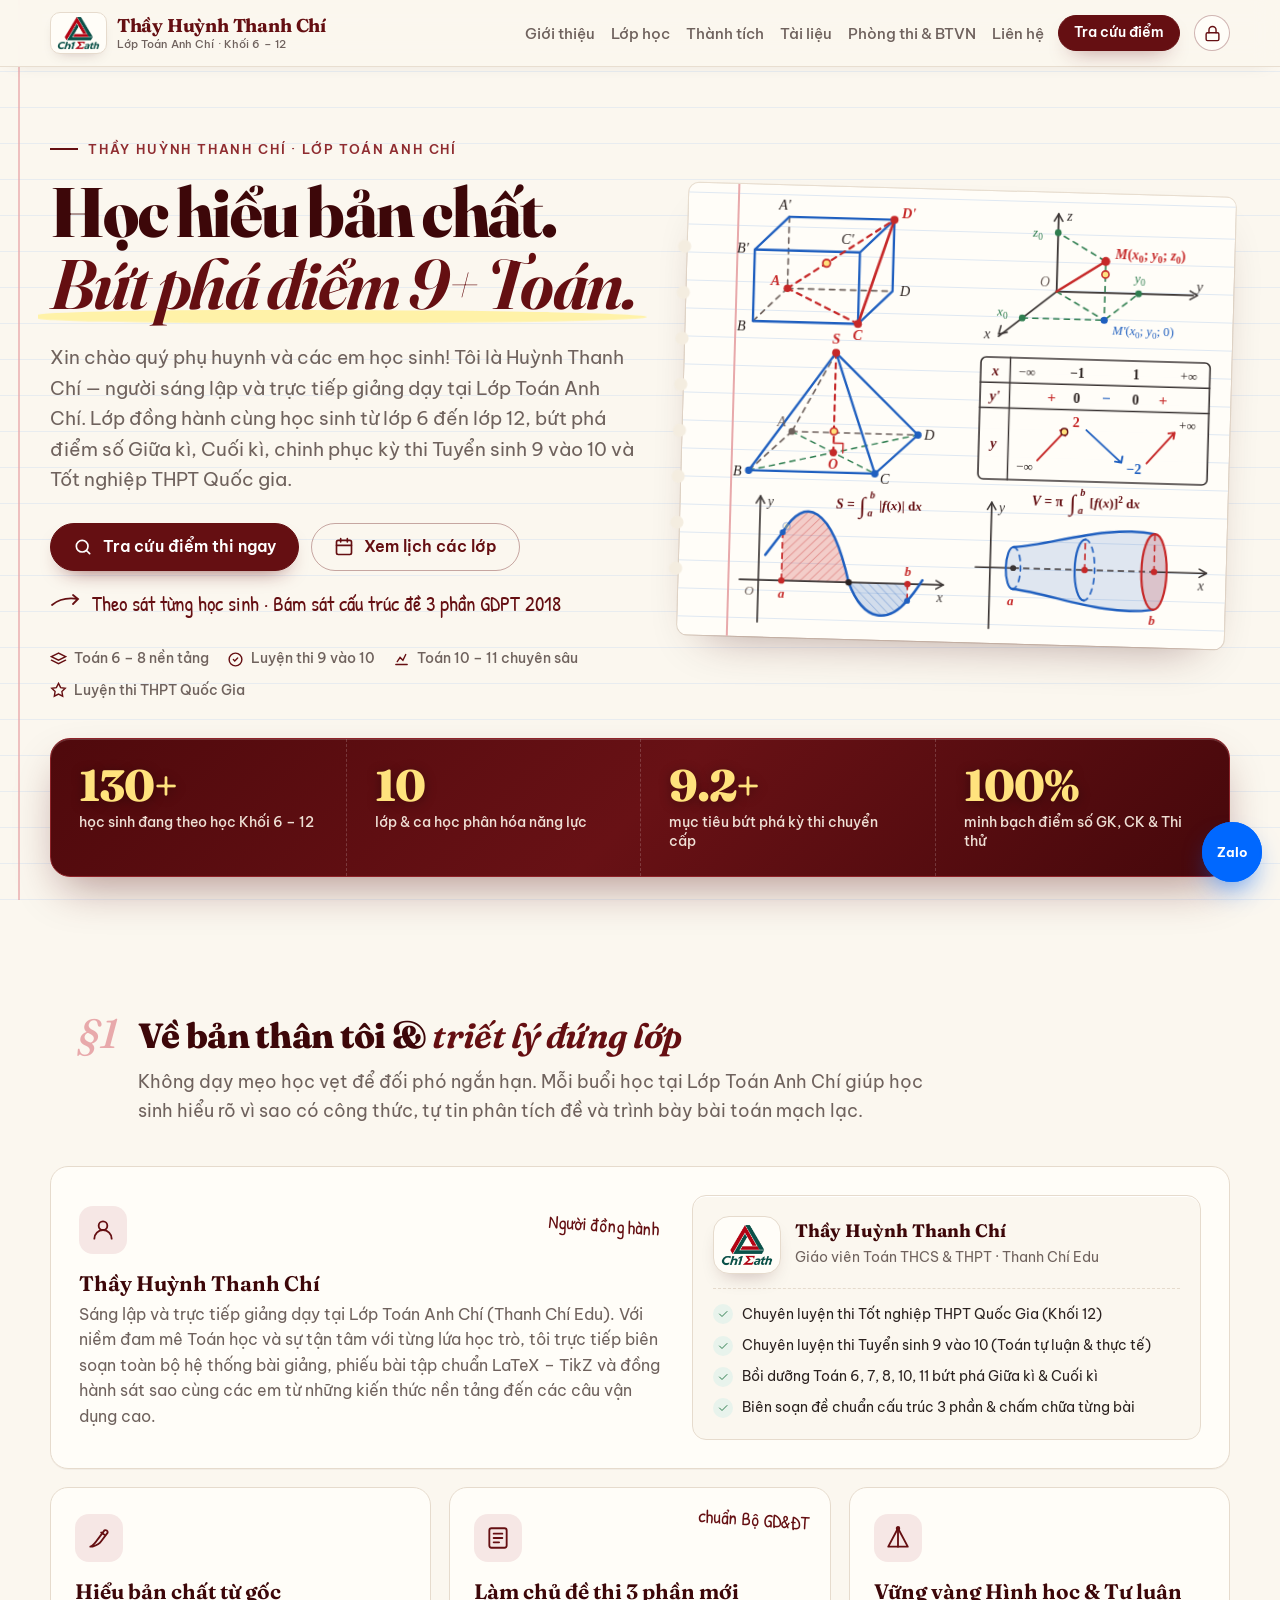
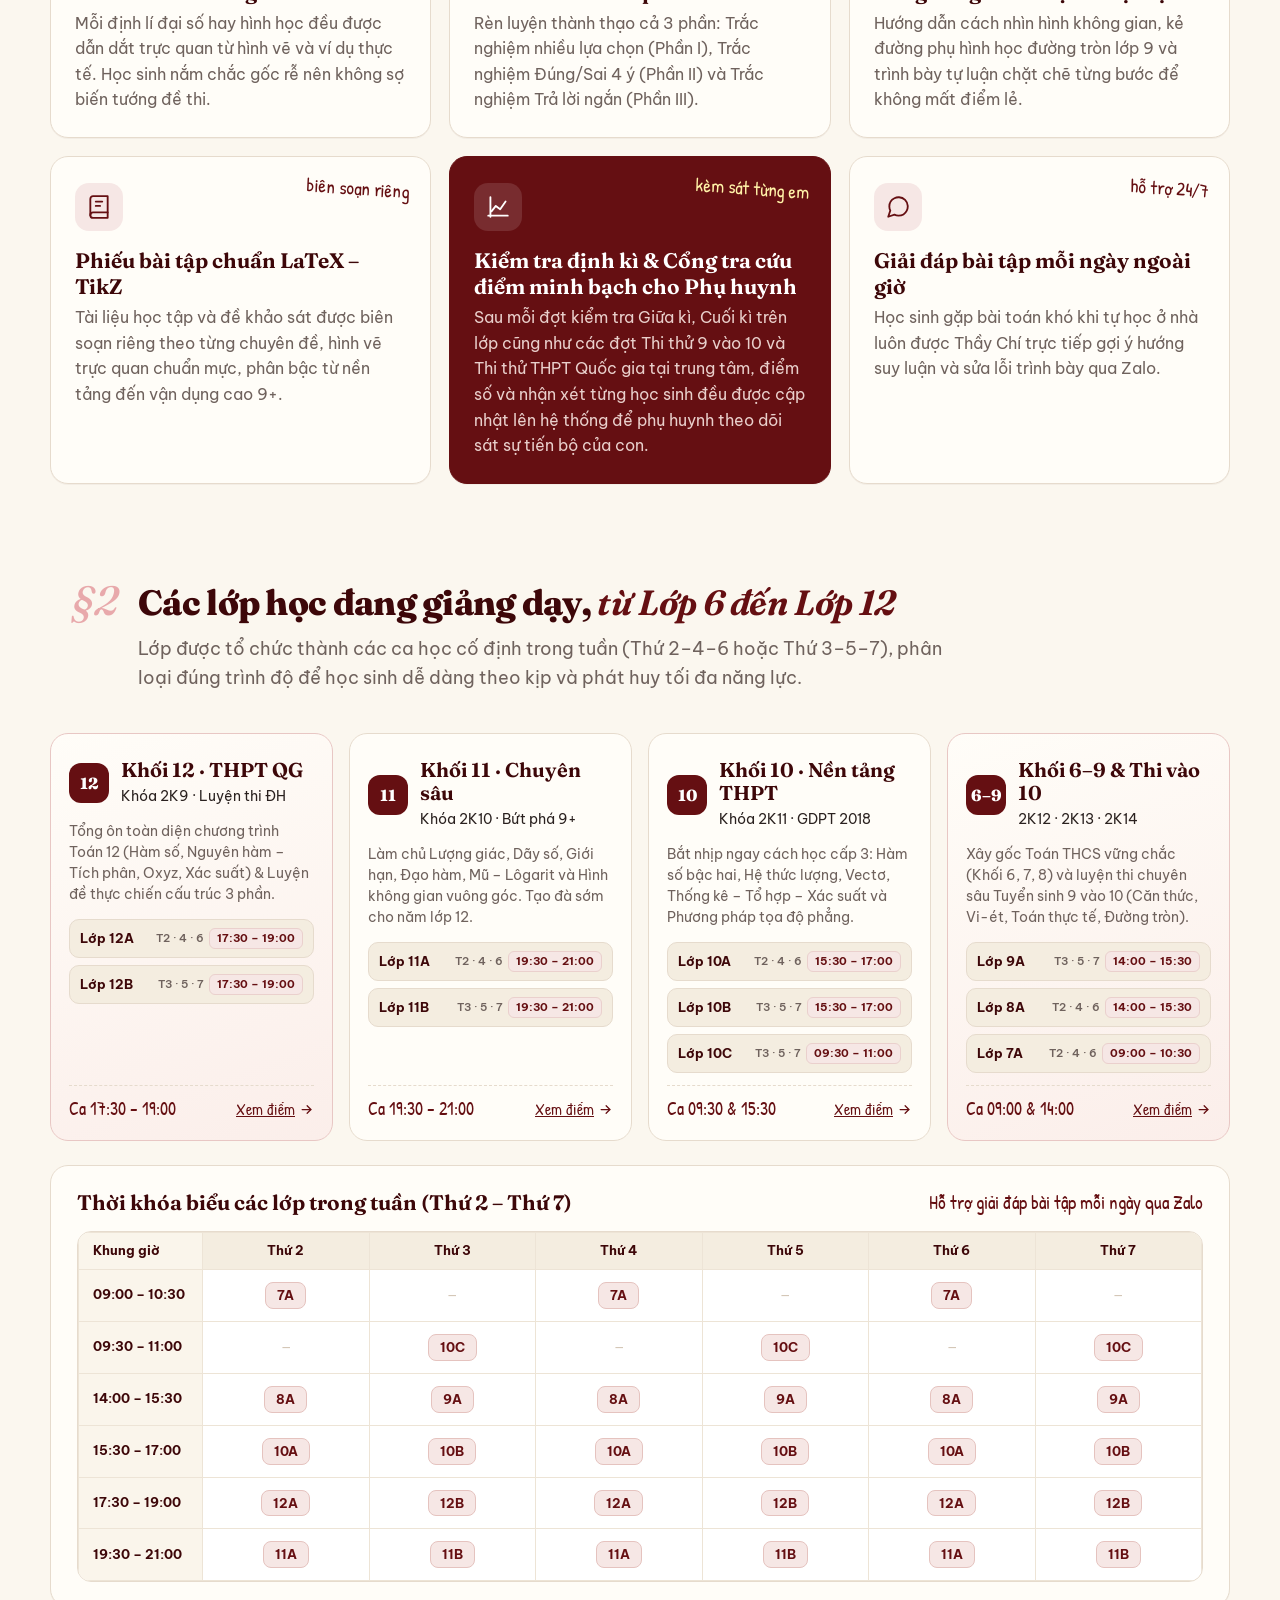
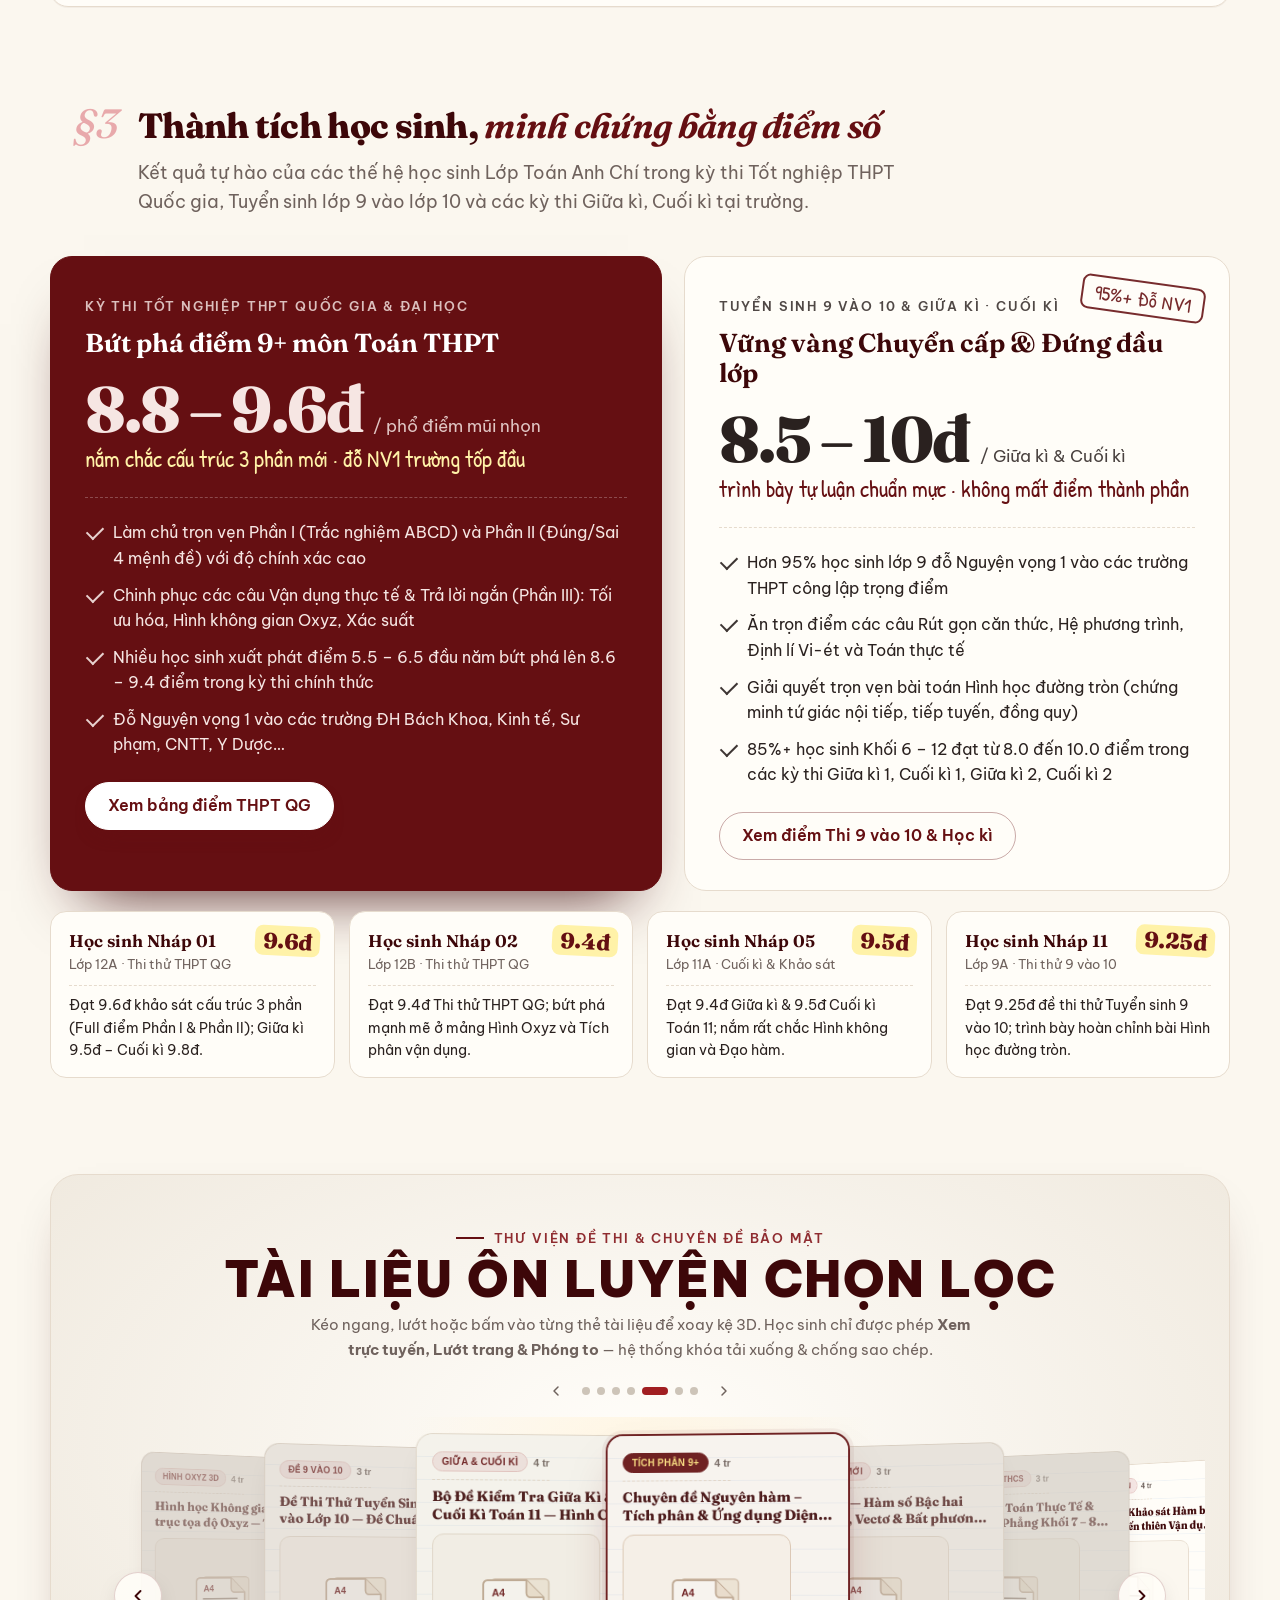
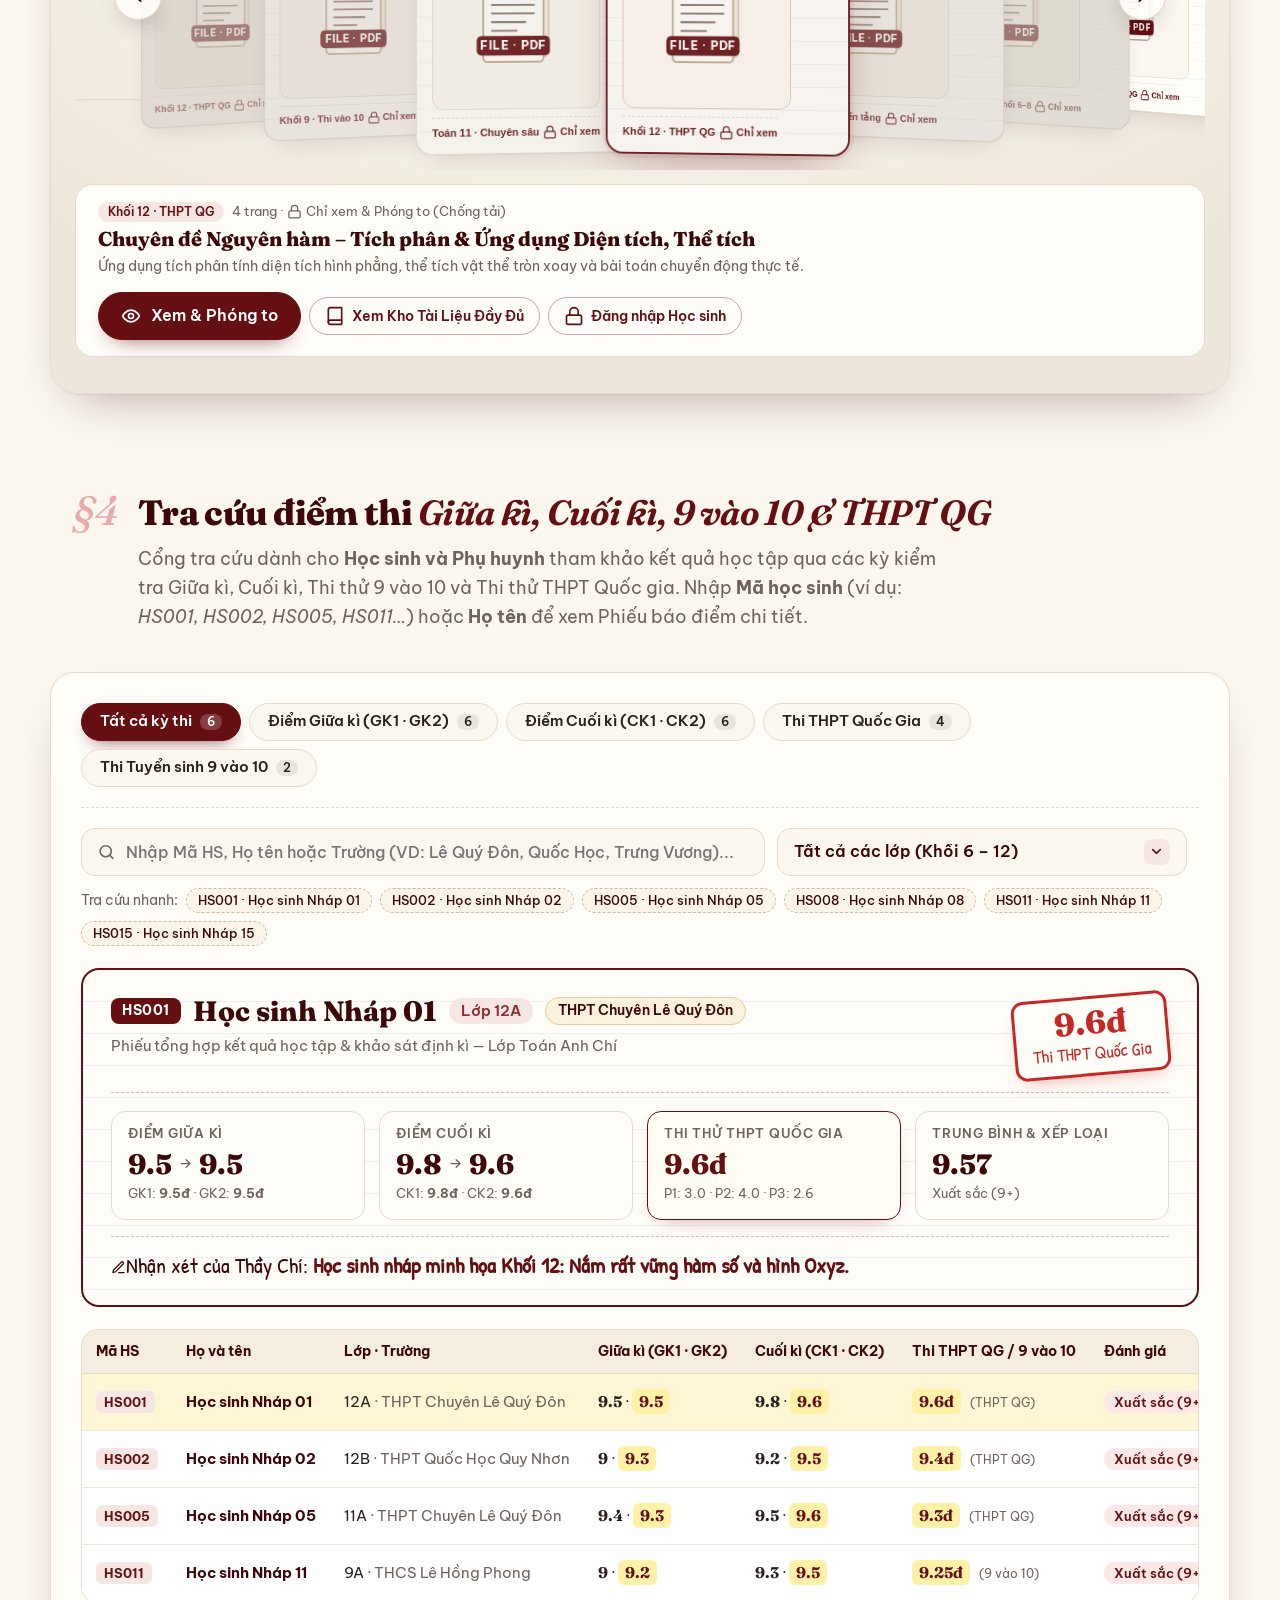
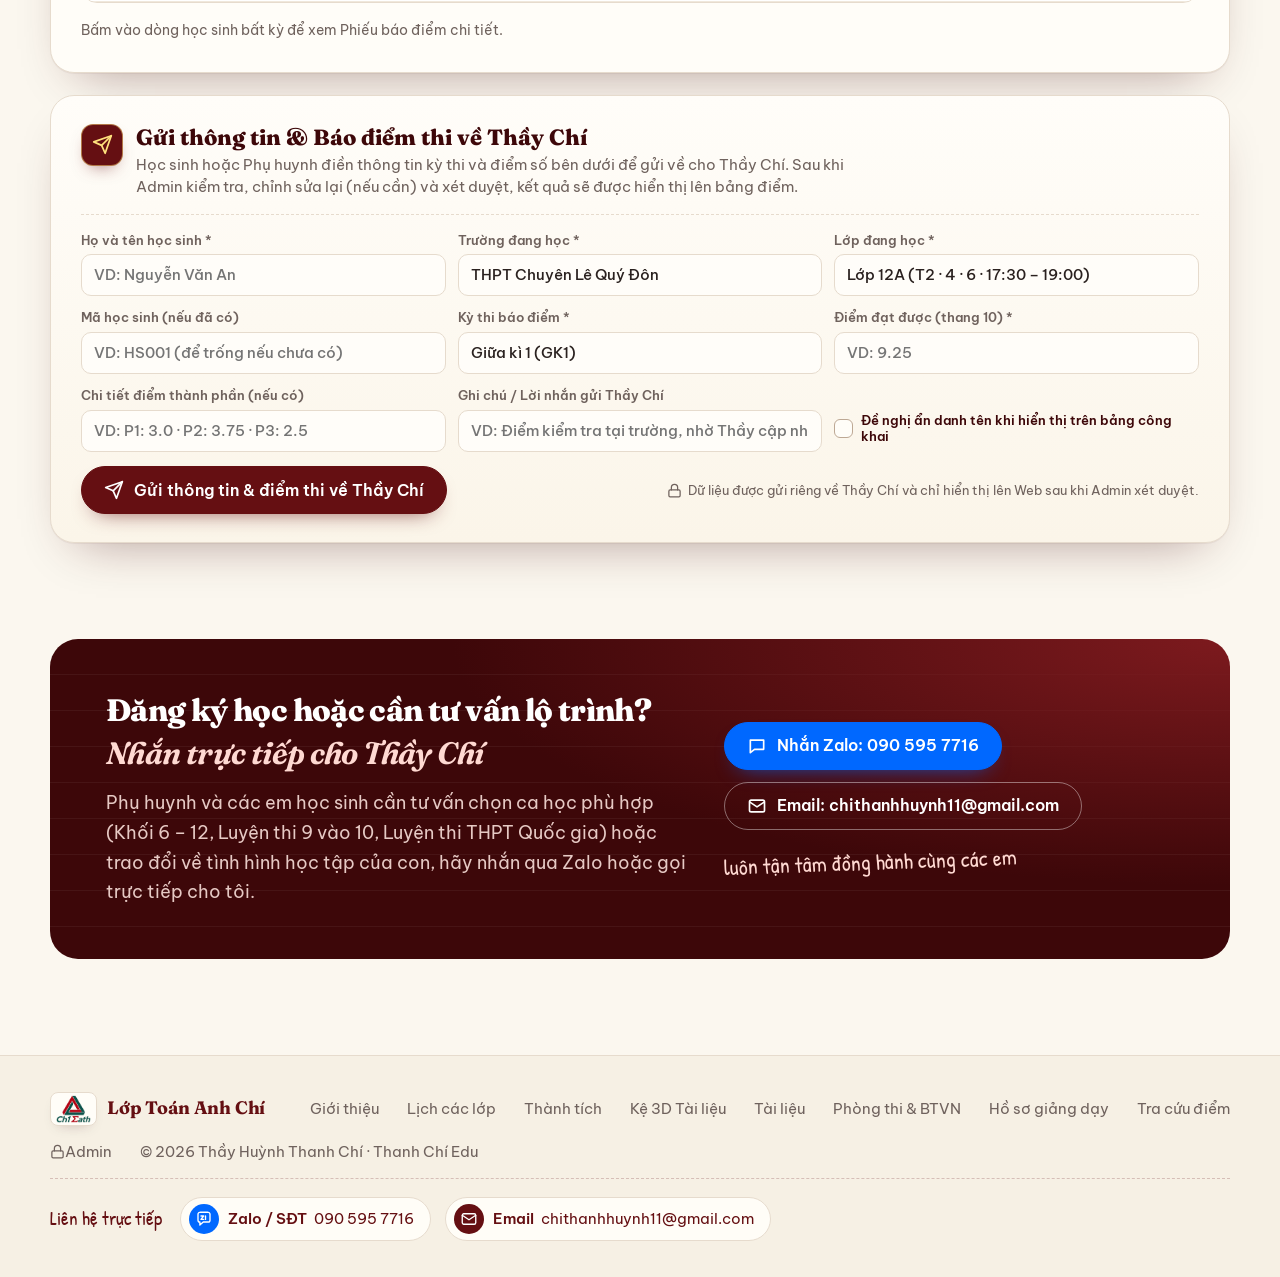
==== commit 2bd6b05f: "feat(admin): add instant view-as-student toggle inside admin studio" ====
--- a/index.html
+++ b/index.html
@@ -2600,9 +2600,9 @@
     <div class="modal-head">
       <h3 id="modal-title"><svg class="ui-ico" viewBox="0 0 24 24"><circle cx="12" cy="12" r="3"/><path d="M12 2v2M12 20v2M4.93 4.93l1.41 1.41M17.66 17.66l1.41 1.41M2 12h2M20 12h2M6.34 17.66l-1.41 1.41M19.07 4.93l-1.41 1.41"/></svg><span>Trung Tâm Quản Trị &amp; Kiểm Tra Hệ Thống — Lớp Toán Anh Chí</span></h3>
       <div style="display:flex;flex-wrap:wrap;gap:8px;align-items:center">
-        <a class="btn sm" href="https://thanhchi113.github.io/thi-thu-toan/?tab=btvn" target="_blank" rel="noopener"><svg class="ui-ico" viewBox="0 0 24 24"><path d="M9 11l3 3L22 4"/><path d="M21 12v7a2 2 0 0 1-2 2H5a2 2 0 0 1-2-2V5a2 2 0 0 1 2-2h11"/></svg><span>Giao Đề &amp; BTVN</span></a>
-        <a class="btn ghost sm" href="./index.html"><svg class="ui-ico" viewBox="0 0 24 24"><path d="M2 12s3-7 10-7 10 7 10 7-3 7-10 7-10-7-10-7Z"/><circle cx="12" cy="12" r="3"/></svg><span>Xem Trang Chủ</span></a>
-        <a class="btn ghost sm" href="./tai-lieu.html"><svg class="ui-ico" viewBox="0 0 24 24"><path d="M4 19.5A2.5 2.5 0 0 1 6.5 17H20"/><path d="M6.5 2H20v20H6.5A2.5 2.5 0 0 1 4 19.5v-15A2.5 2.5 0 0 1 6.5 2z"/></svg><span>Xem Trang Tài Liệu</span></a>
+        <button type="button" class="btn sm" id="btn-admin-preview-student" style="background:#1e6b45;border-color:#1e6b45"><svg class="ui-ico" viewBox="0 0 24 24"><path d="M2 12s3-7 10-7 10 7 10 7-3 7-10 7-10-7-10-7Z"/><circle cx="12" cy="12" r="3"/></svg><span>Xem Như Học Sinh</span></button>
+        <a class="btn ghost sm" href="./index.html"><svg class="ui-ico" viewBox="0 0 24 24"><path d="m3 9 9-7 9 7v11a2 2 0 0 1-2 2H5a2 2 0 0 1-2-2z"/></svg><span>Trang Chủ</span></a>
+        <a class="btn ghost sm" href="./tai-lieu.html"><svg class="ui-ico" viewBox="0 0 24 24"><path d="M4 19.5A2.5 2.5 0 0 1 6.5 17H20"/><path d="M6.5 2H20v20H6.5A2.5 2.5 0 0 1 4 19.5v-15A2.5 2.5 0 0 1 6.5 2z"/></svg><span>Kho Tài Liệu</span></a>
         <button type="button" class="btn ghost sm" id="btn-admin-logout">Đăng xuất</button>
         <button type="button" class="btn ghost sm" id="close-editor-btn"><span>Đóng</span><svg class="ui-ico" viewBox="0 0 24 24"><path d="M18 6 6 18M6 6l12 12"/></svg></button>
       </div>
@@ -9862,6 +9862,7 @@
 const btnLiveOpenDocs = document.getElementById("btn-live-open-docs");
 if (btnLiveOpenDocs) {
   btnLiveOpenDocs.addEventListener("click", () => {
+    if (IS_ADMIN_STUDIO_PAGE) document.body.classList.add("admin-studio-page");
     const cur = studentRecords.find(s => s.code === selectedCode) || studentRecords[0];
     openEditorForStudent(cur, "docs");
   });
@@ -9870,14 +9871,27 @@
 const btnLiveOpenPanel = document.getElementById("btn-live-open-panel");
 if (btnLiveOpenPanel) {
   btnLiveOpenPanel.addEventListener("click", () => {
+    if (IS_ADMIN_STUDIO_PAGE) document.body.classList.add("admin-studio-page");
     const cur = studentRecords.find(s => s.code === selectedCode) || studentRecords[0];
     openEditorForStudent(cur);
   });
 }
 
+const btnAdminPreviewStudent = document.getElementById("btn-admin-preview-student");
+if (btnAdminPreviewStudent) {
+  btnAdminPreviewStudent.addEventListener("click", () => {
+    document.body.classList.remove("admin-studio-page");
+    editorModal.hidden = true;
+    const liveBar = document.getElementById("admin-live-bar");
+    if (liveBar) liveBar.hidden = false;
+    window.scrollTo({ top: 0, behavior: "smooth" });
+  });
+}
+
 const btnActivateLiveFromModal = document.getElementById("btn-activate-live-from-modal");
 if (btnActivateLiveFromModal) {
   btnActivateLiveFromModal.addEventListener("click", () => {
+    document.body.classList.remove("admin-studio-page");
     editorModal.hidden = true;
     setLiveEditMode(true);
   });
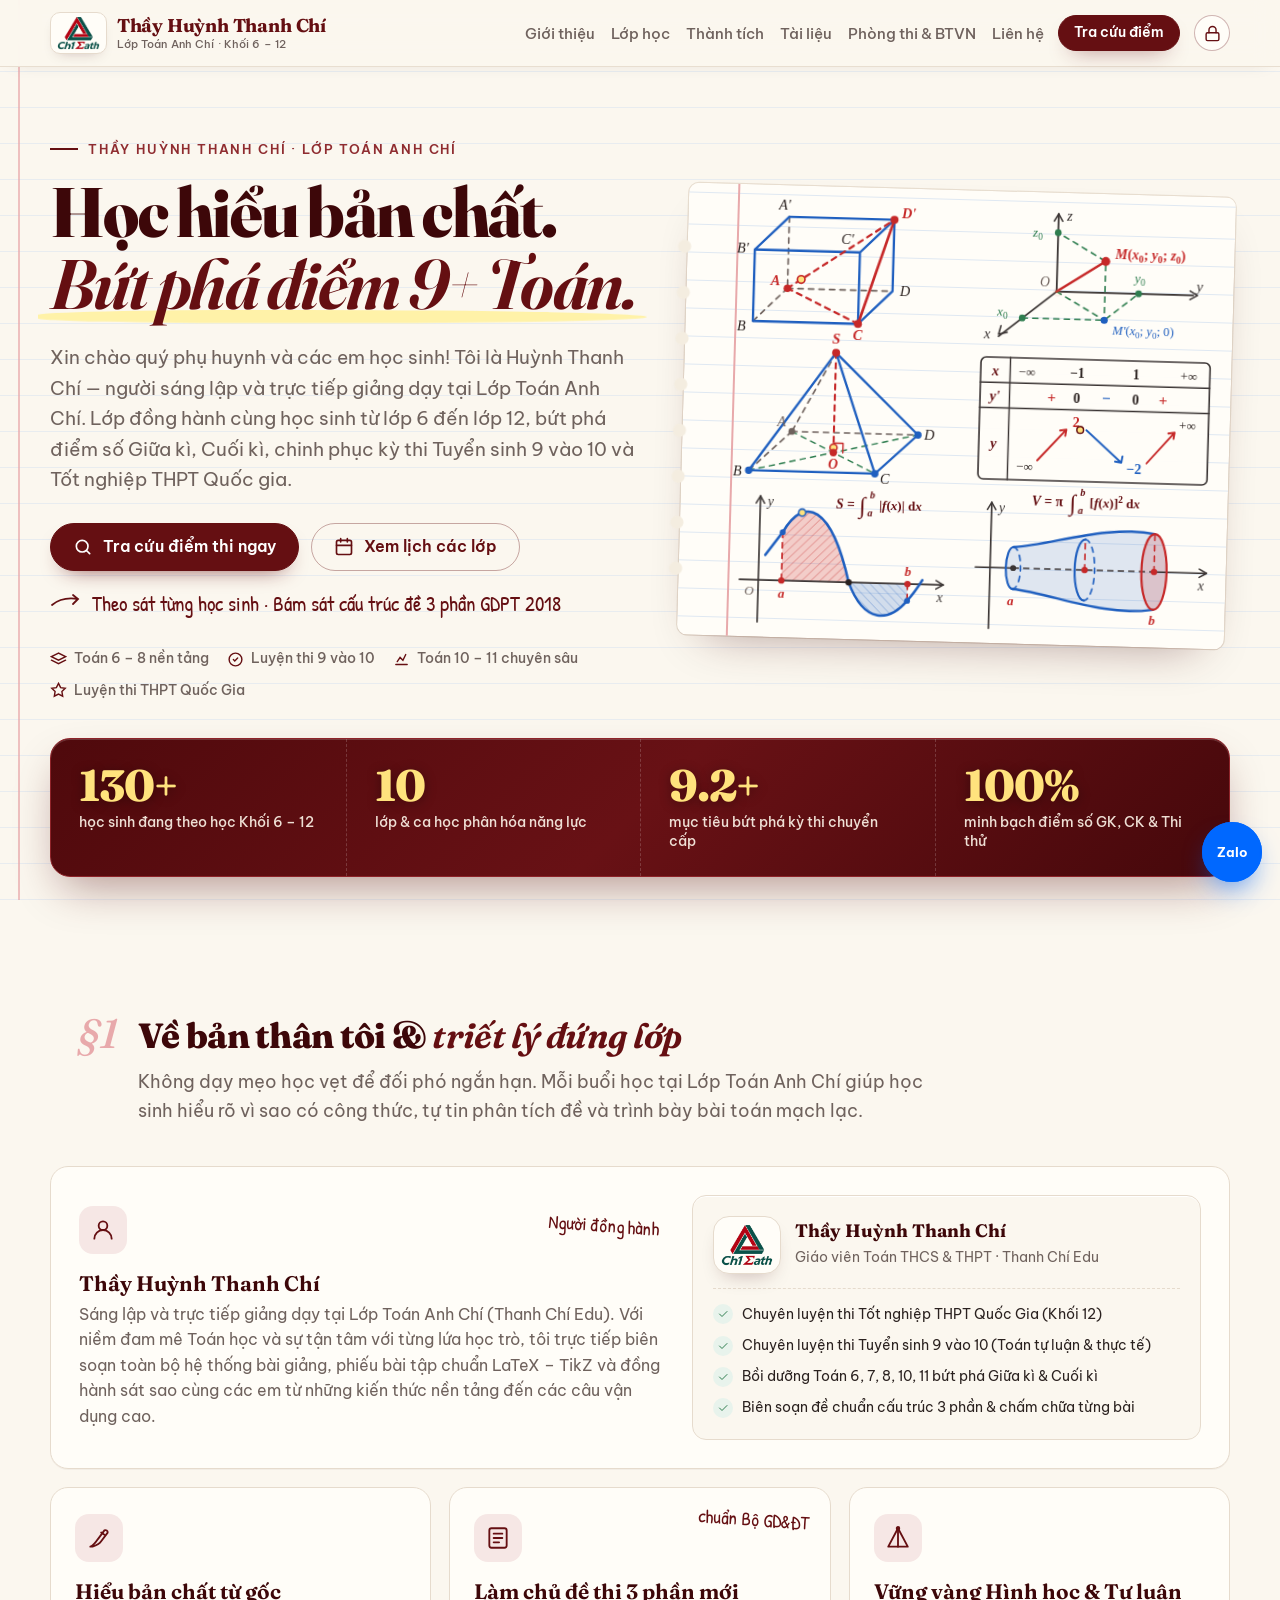
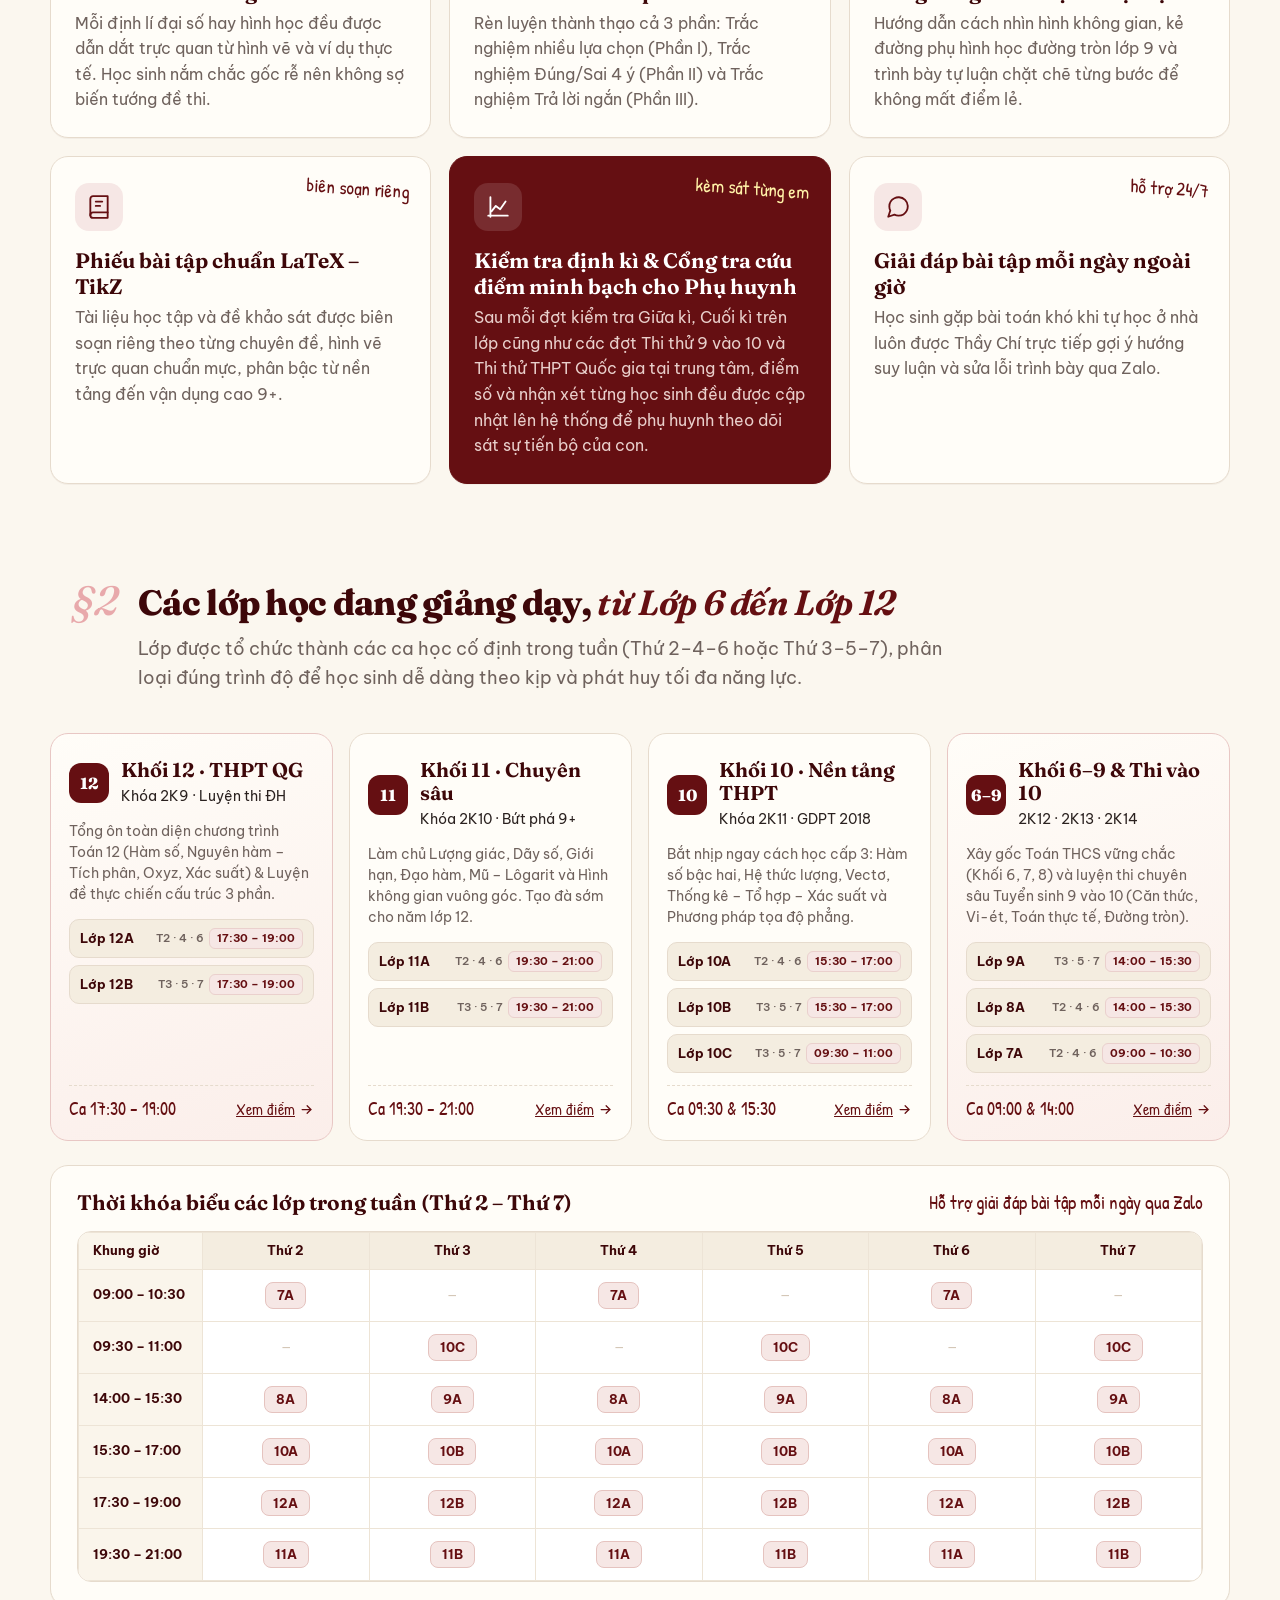
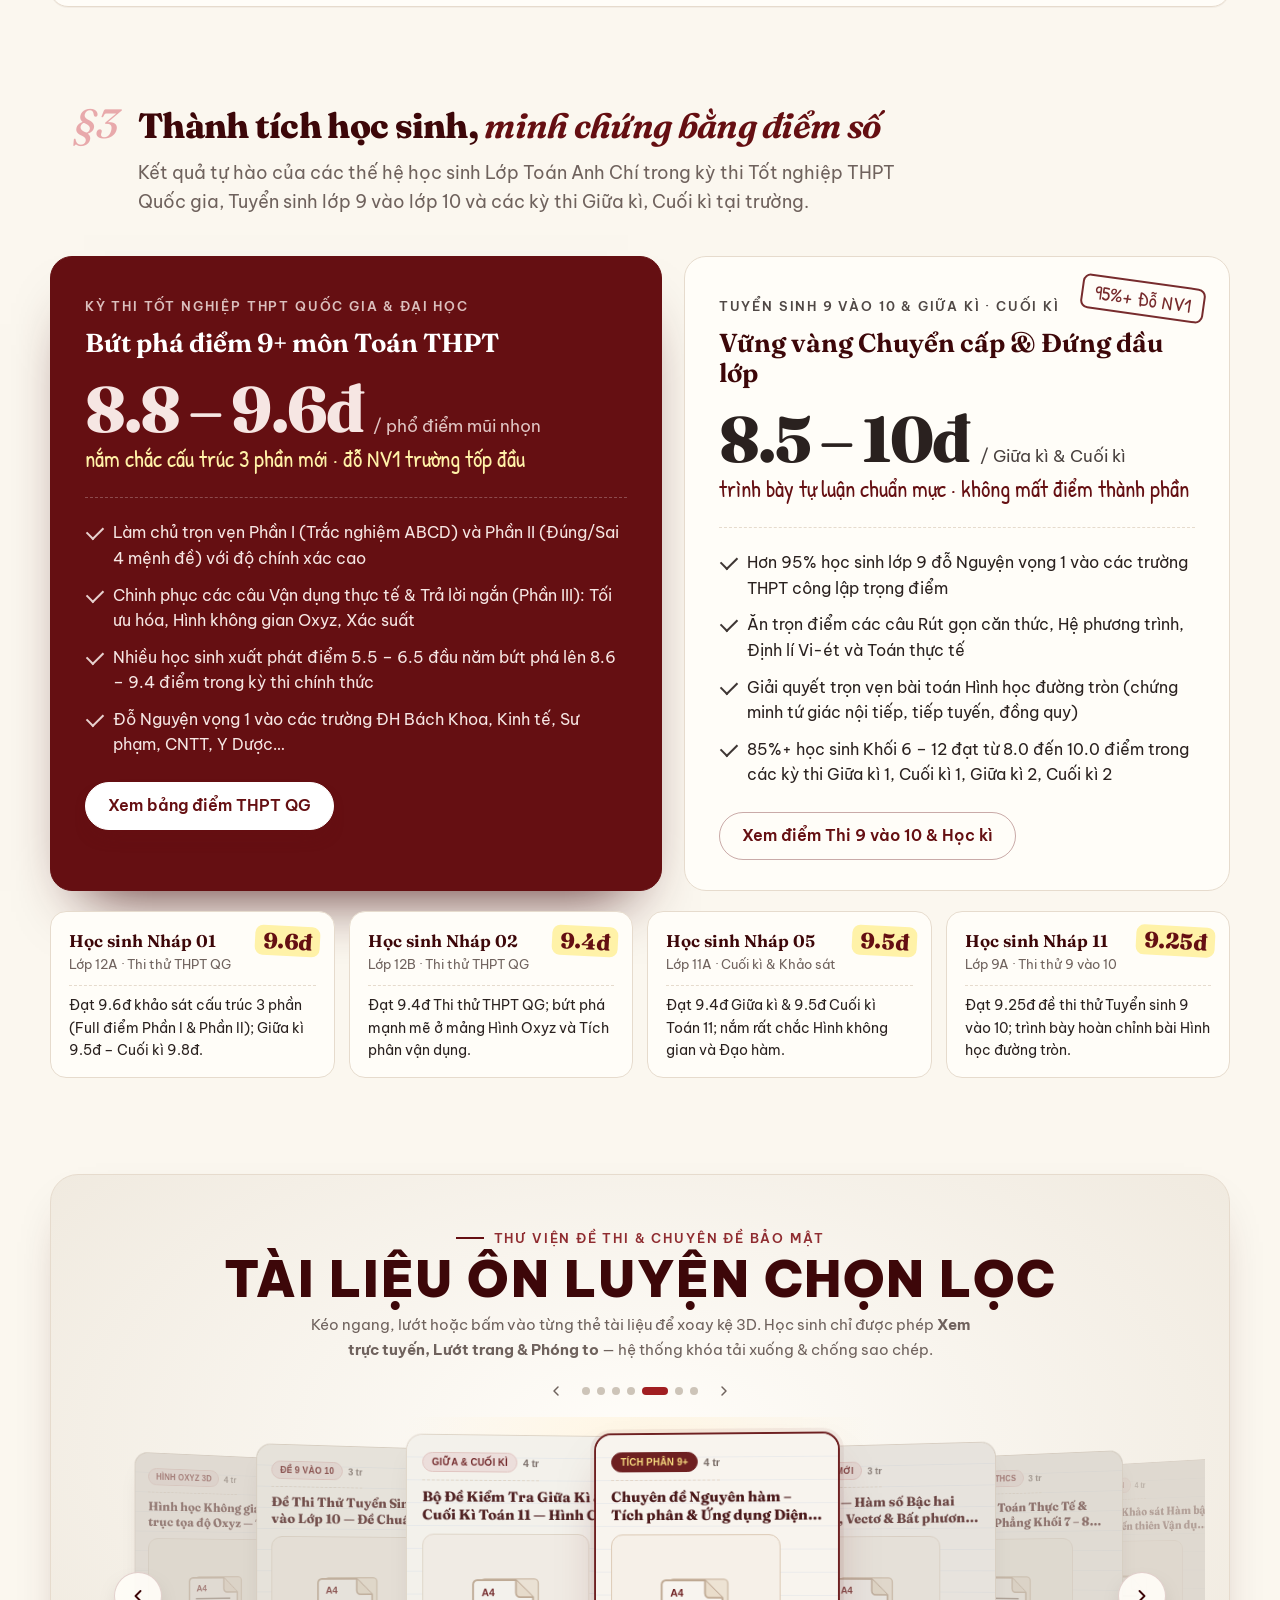
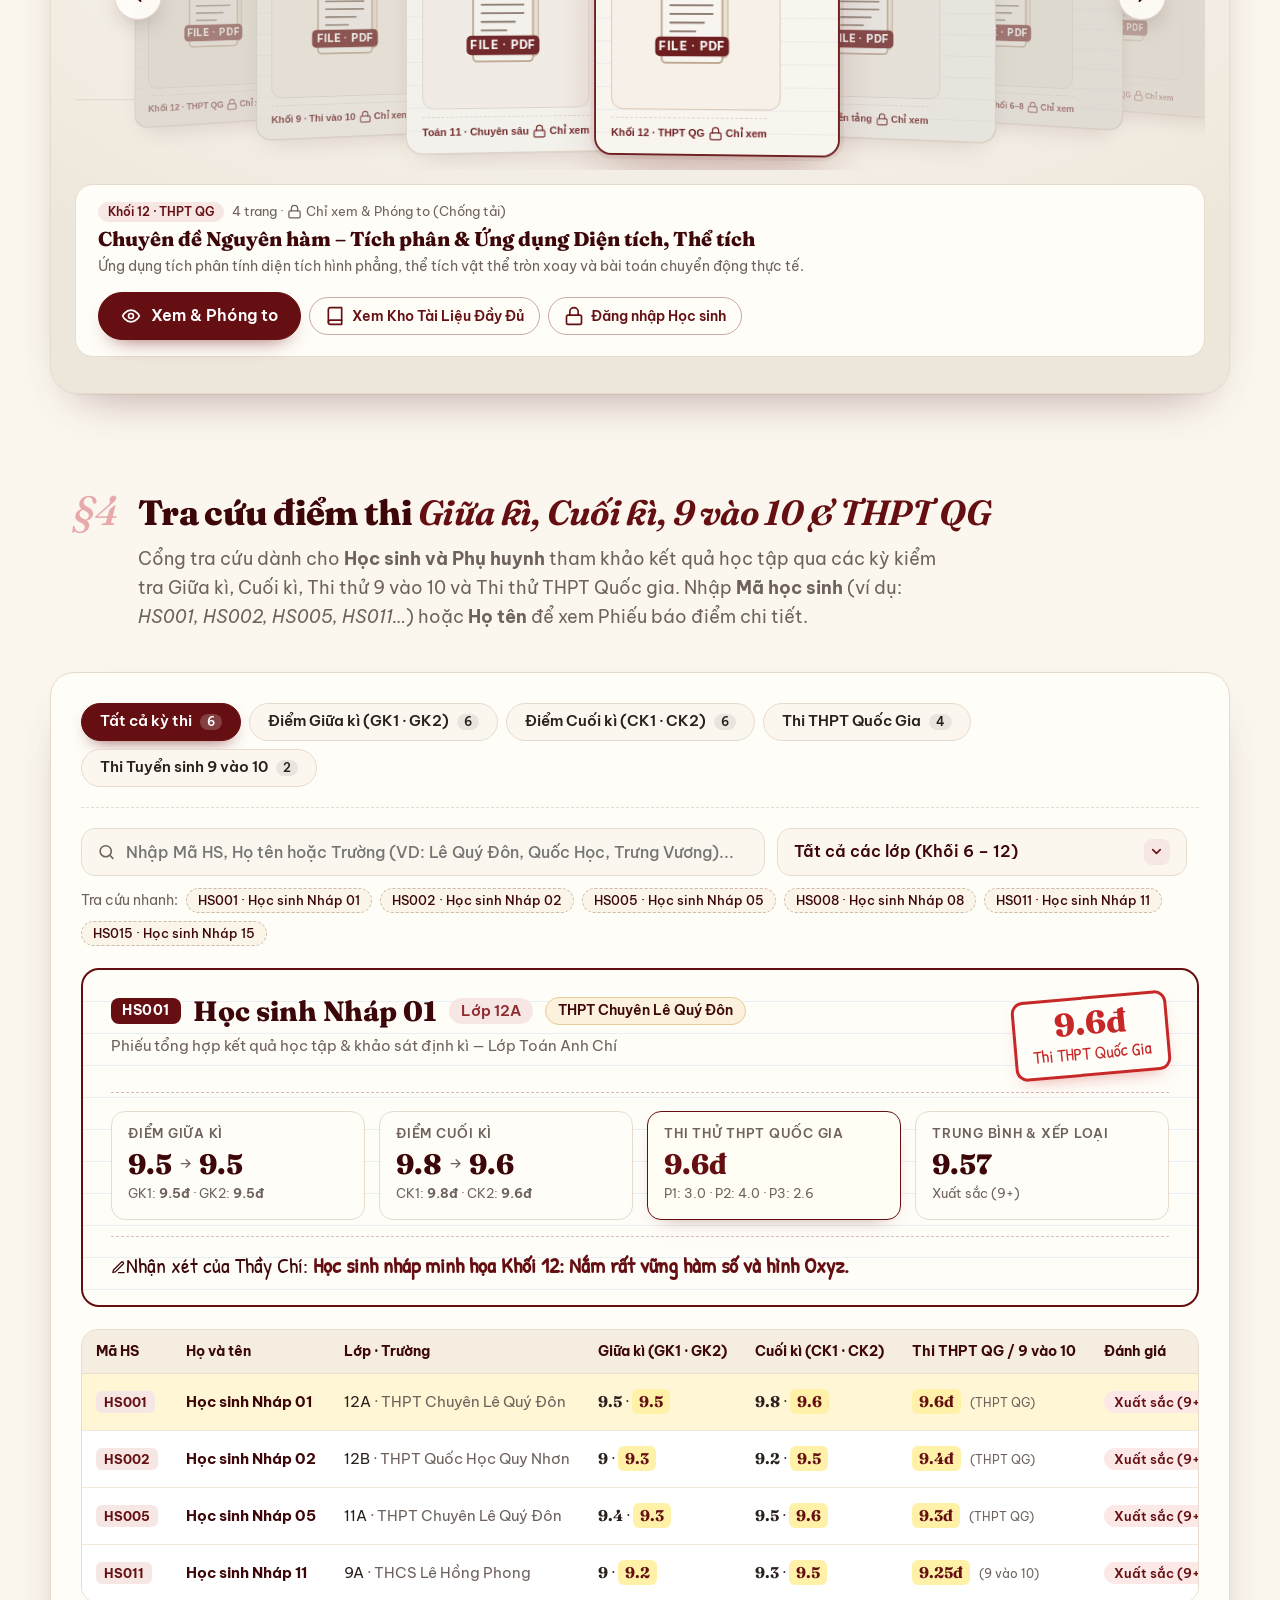
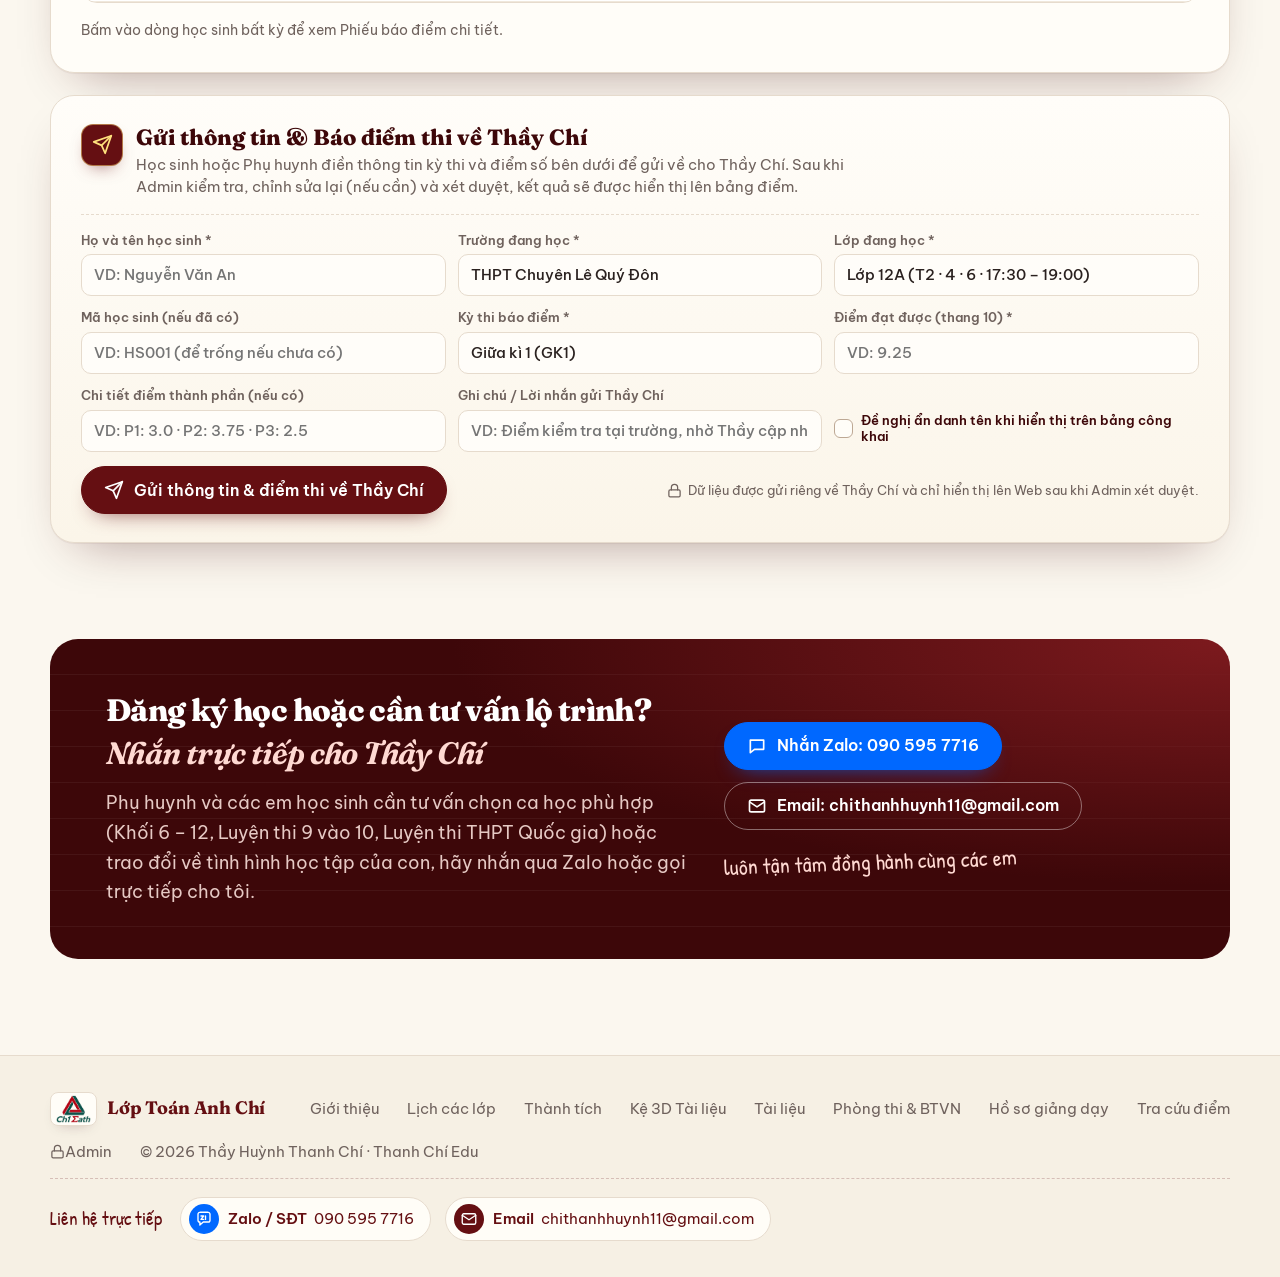
==== commit ef6d2891: "fix(admin-taskbar): prevent button overflow in admin header, tabs, and floating live bar" ====
--- a/index.html
+++ b/index.html
@@ -745,12 +745,13 @@
   box-shadow: 0 32px 80px -20px rgba(61, 7, 9, .4), 0 0 0 1px rgba(101, 15, 18, .08);
 }
 .modal-card.narrow { width: min(460px, 100%); }
-.modal-head { display: flex; align-items: center; justify-content: space-between; gap: 12px; margin-bottom: 16px; padding-bottom: 12px; border-bottom: 1.5px dashed var(--line); }
-.modal-head h3 { margin: 0; font: 800 24px/1.15 var(--serif); color: var(--ink-deep); }
-.admin-tabs { display: flex; flex-wrap: wrap; gap: 8px; margin-bottom: 18px; padding-bottom: 14px; border-bottom: 1.5px dashed var(--line); }
+.modal-head { display: flex; flex-wrap: wrap; align-items: center; justify-content: space-between; gap: 10px 14px; margin-bottom: 16px; padding-bottom: 12px; border-bottom: 1.5px dashed var(--line); }
+.modal-head h3 { margin: 0; font: 800 clamp(18px, 2.1vw, 23px)/1.2 var(--serif); color: var(--ink-deep); flex: 1 1 280px; min-width: 0; }
+.admin-tabs { display: flex; flex-wrap: wrap; gap: 7px; margin-bottom: 18px; padding-bottom: 14px; border-bottom: 1.5px dashed var(--line); }
 .admin-tab {
   appearance: none; border: 1.5px solid var(--line); background: #fffdf8; color: var(--text);
-  padding: 9px 16px; border-radius: 999px; font: 600 14px/1 var(--sans); cursor: pointer;
+  padding: 9px 14px; border-radius: 999px; font: 600 13.5px/1.15 var(--sans); cursor: pointer;
+  flex: 1 1 auto; display: inline-flex; align-items: center; justify-content: center; gap: 6px; text-align: center;
 }
 .admin-tab.active { background: var(--ink); color: #fff; border-color: var(--ink); }
 .admin-pane[hidden] { display: none !important; }
@@ -1240,9 +1241,9 @@
 .admin-live-bar {
   position: fixed; left: 50%; bottom: 16px; transform: translateX(-50%); z-index: 55;
   background: rgba(61, 7, 9, .96); color: #fff; border: 1.5px solid rgba(255, 226, 125, .55);
-  border-radius: 999px; padding: 8px 14px; display: flex; flex-wrap: wrap; align-items: center; gap: 8px;
+  border-radius: 999px; padding: 8px 14px; display: flex; flex-wrap: wrap; align-items: center; justify-content: center; gap: 8px;
   box-shadow: 0 20px 44px -12px rgba(61, 7, 9, .55); backdrop-filter: blur(10px);
-  max-width: calc(100vw - 24px);
+  width: max-content; max-width: calc(100vw - 24px);
 }
 .admin-live-bar[hidden] { display: none !important; }
 .admin-live-bar .alb-badge {
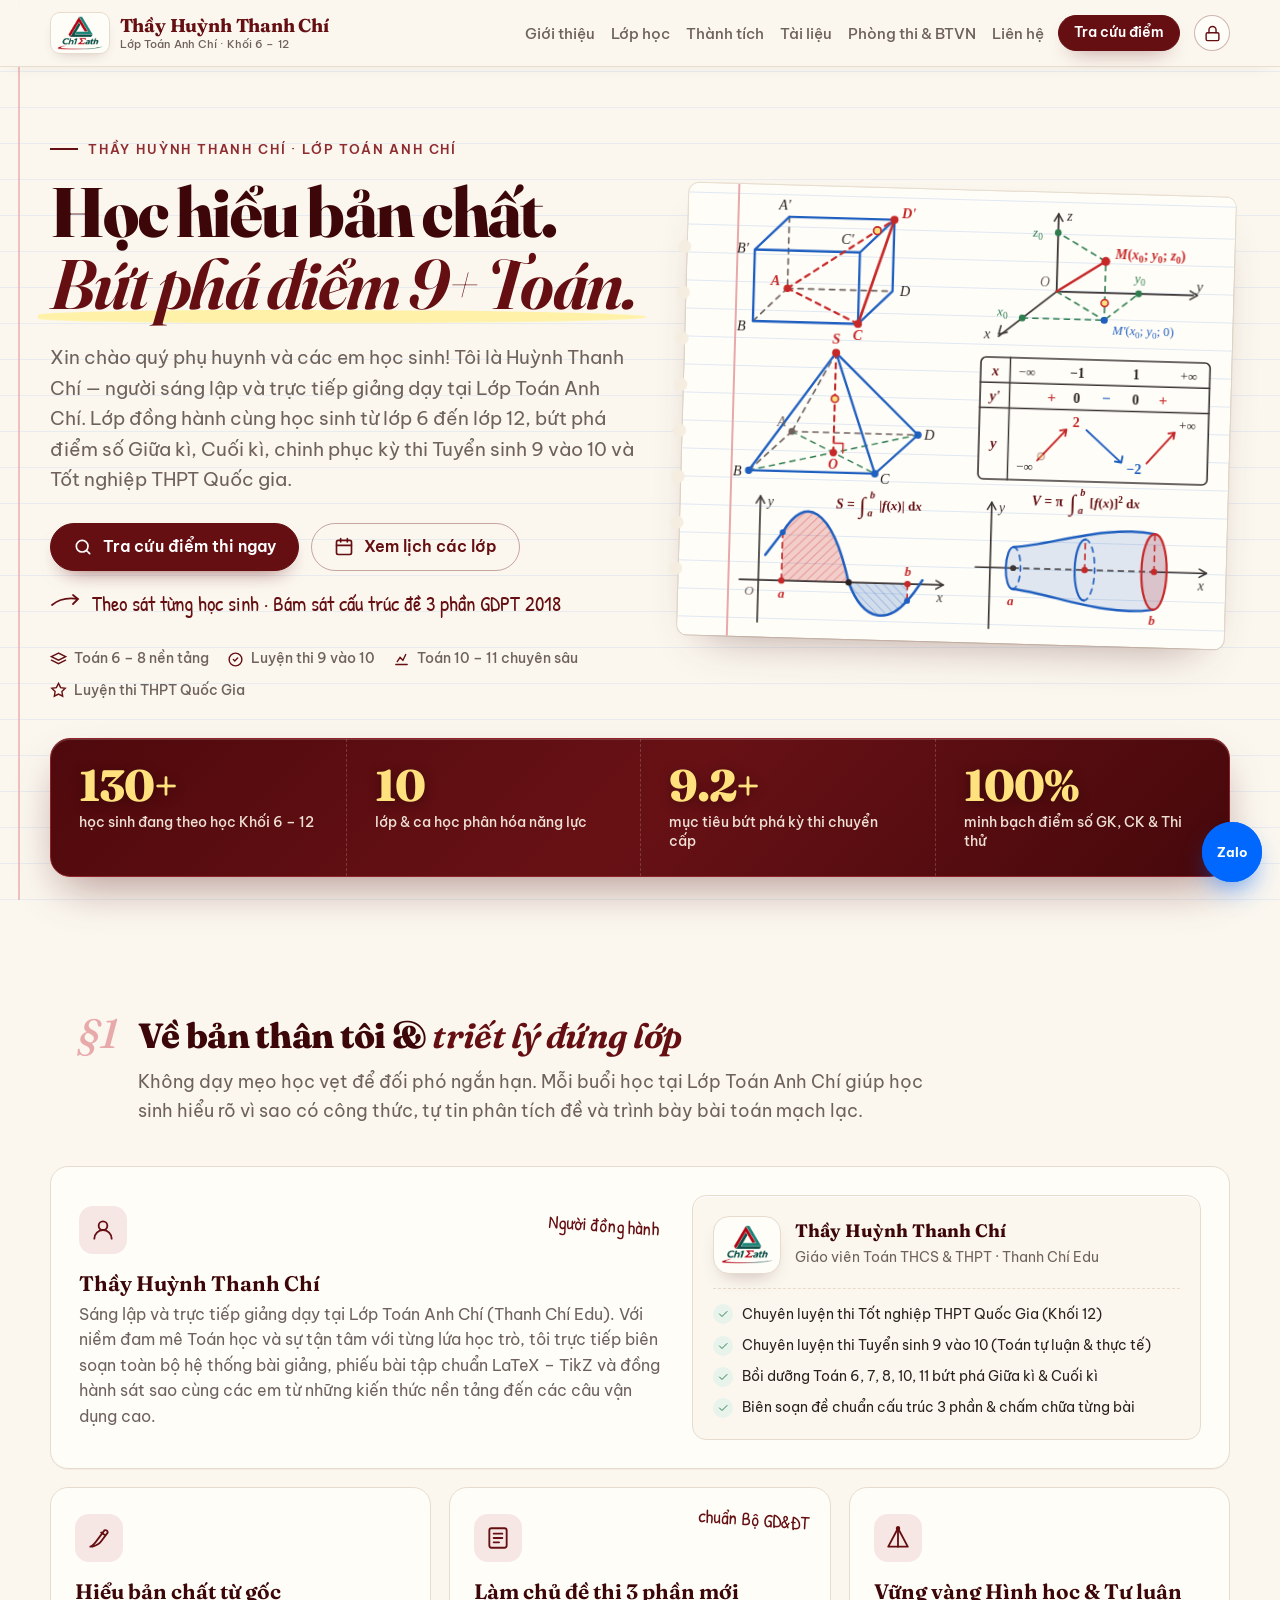
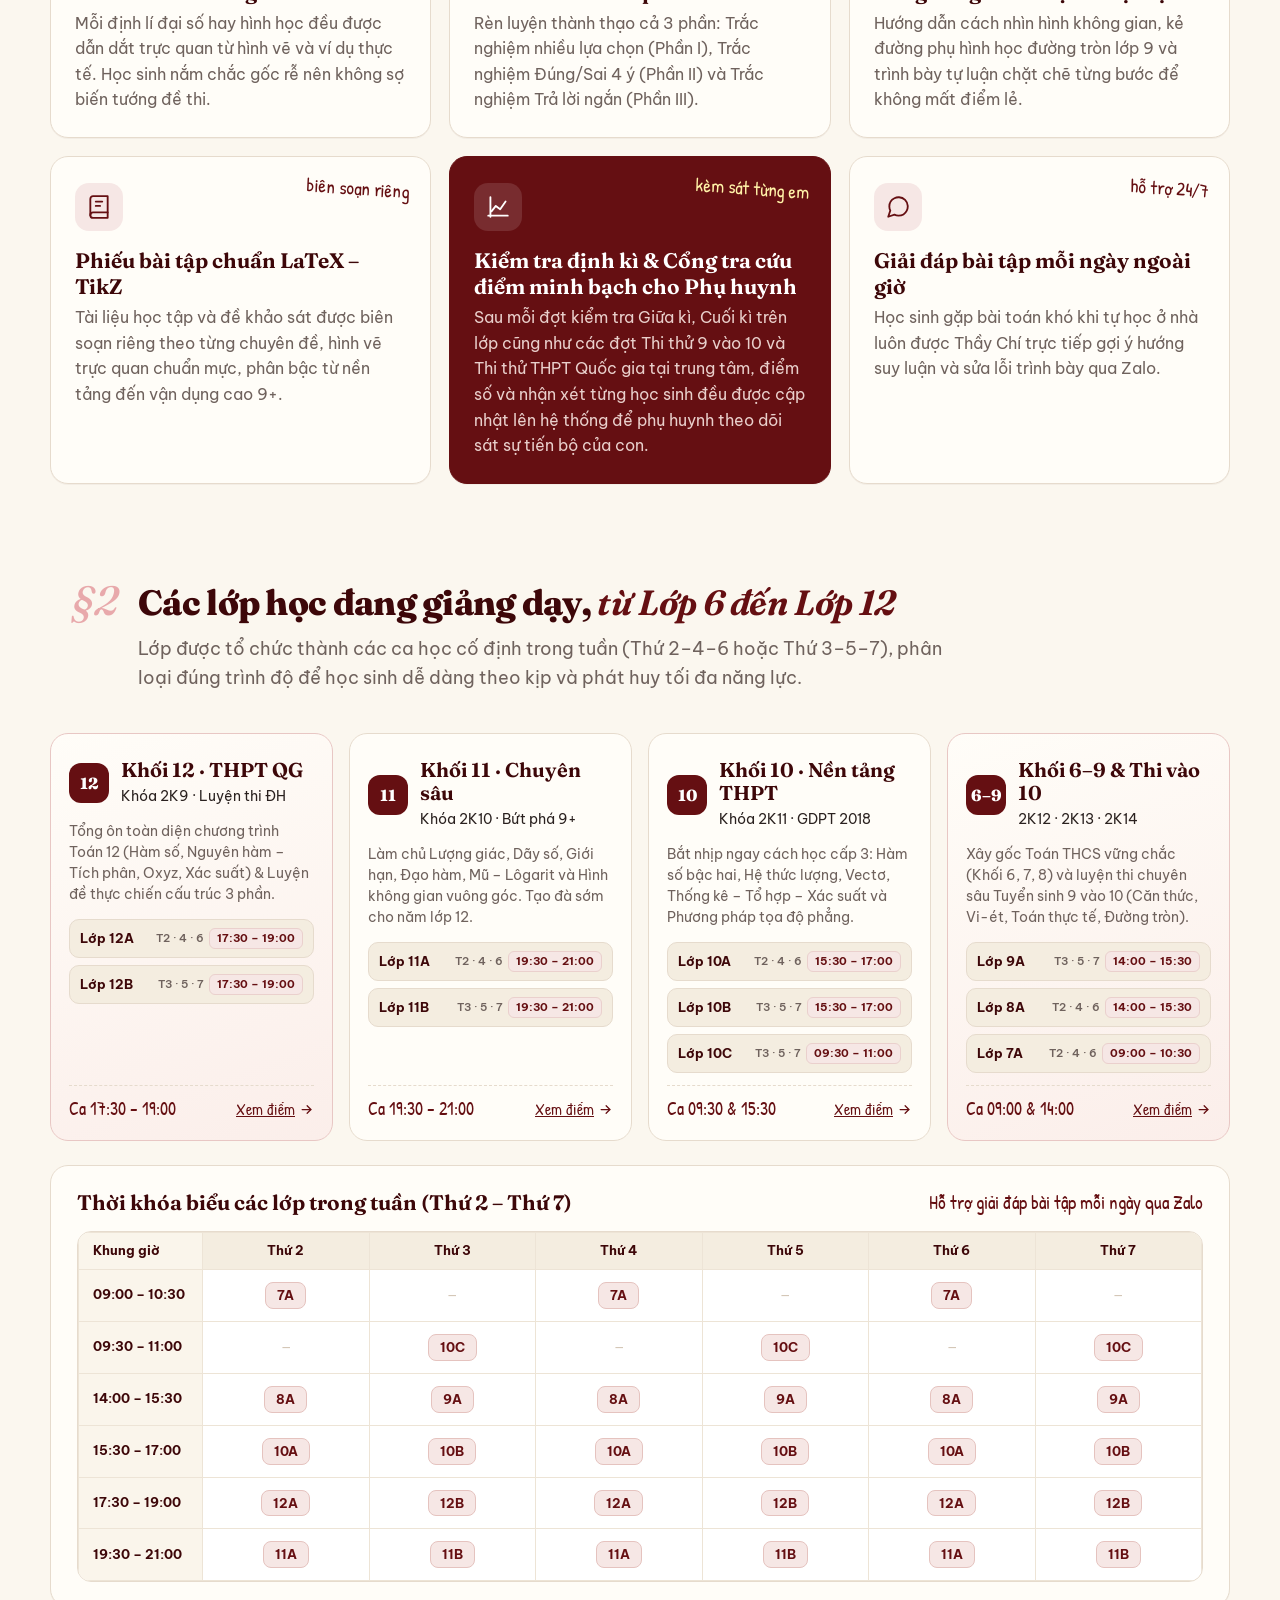
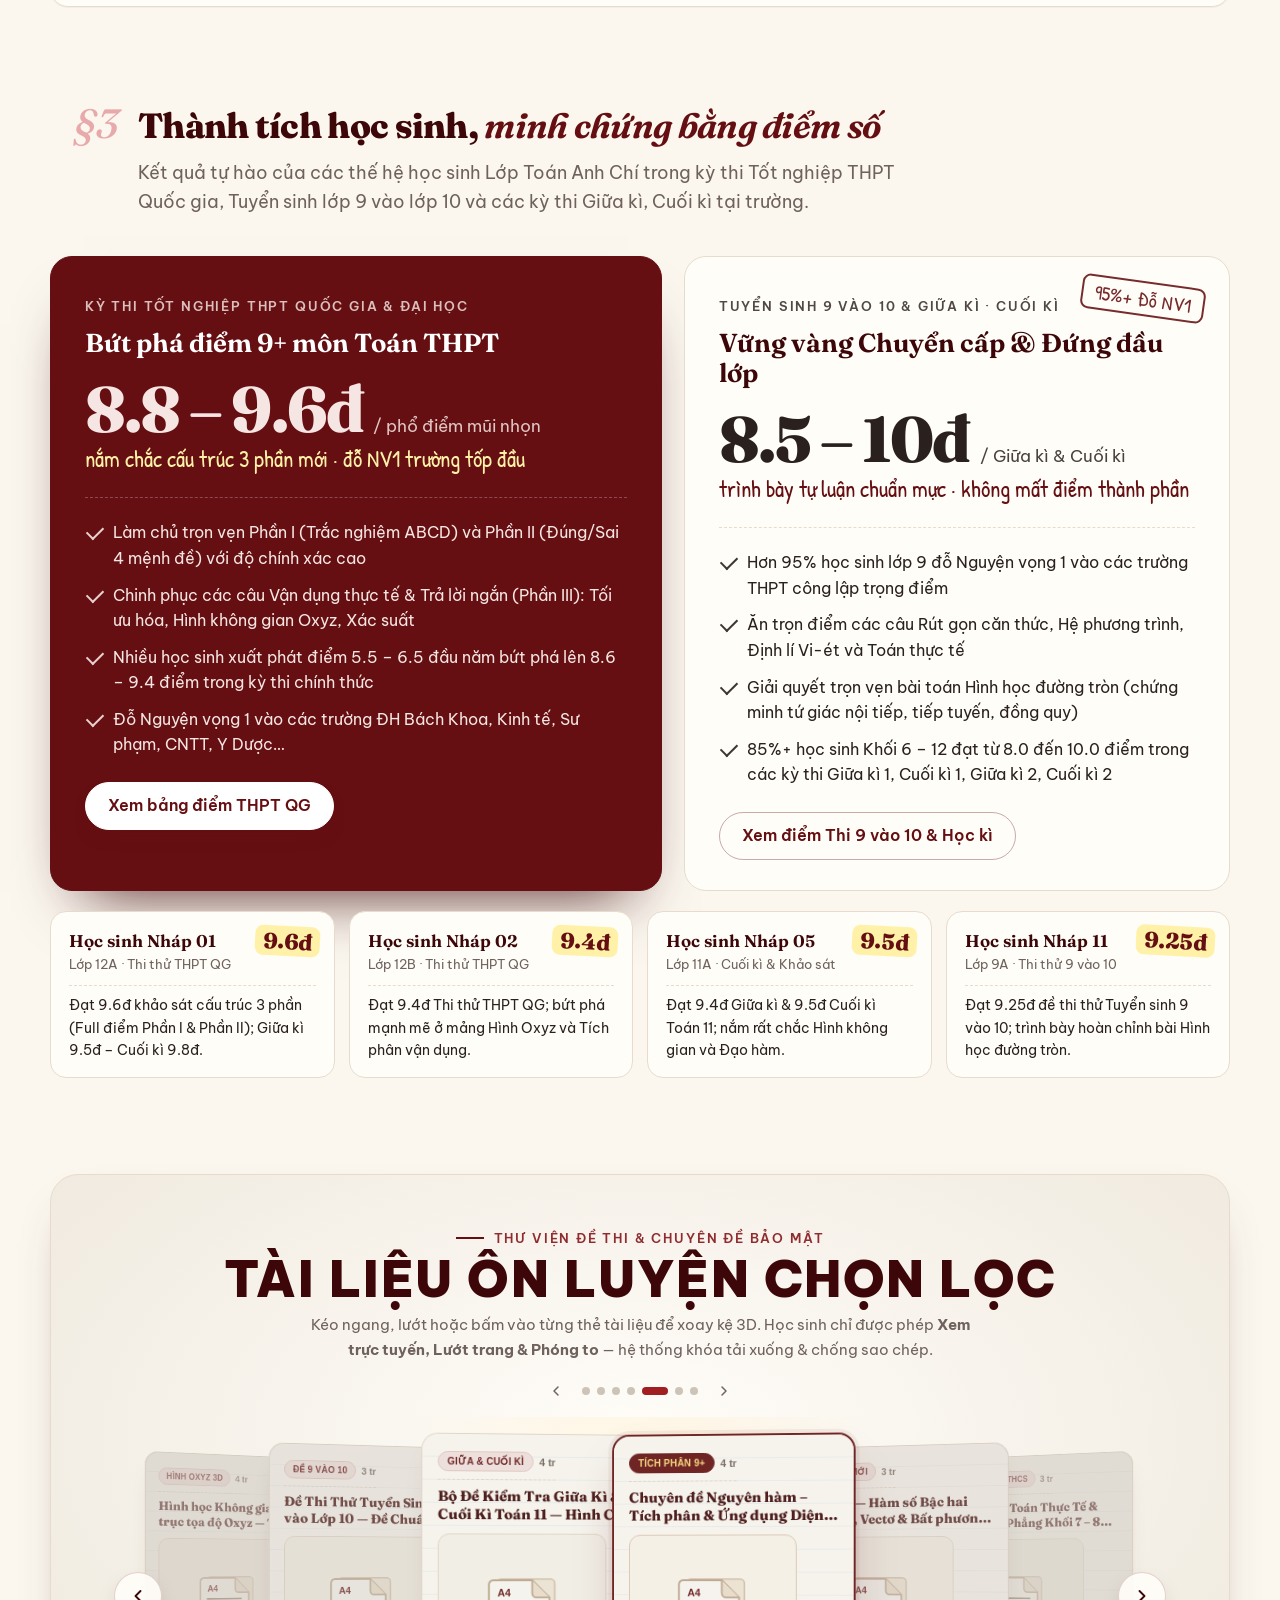
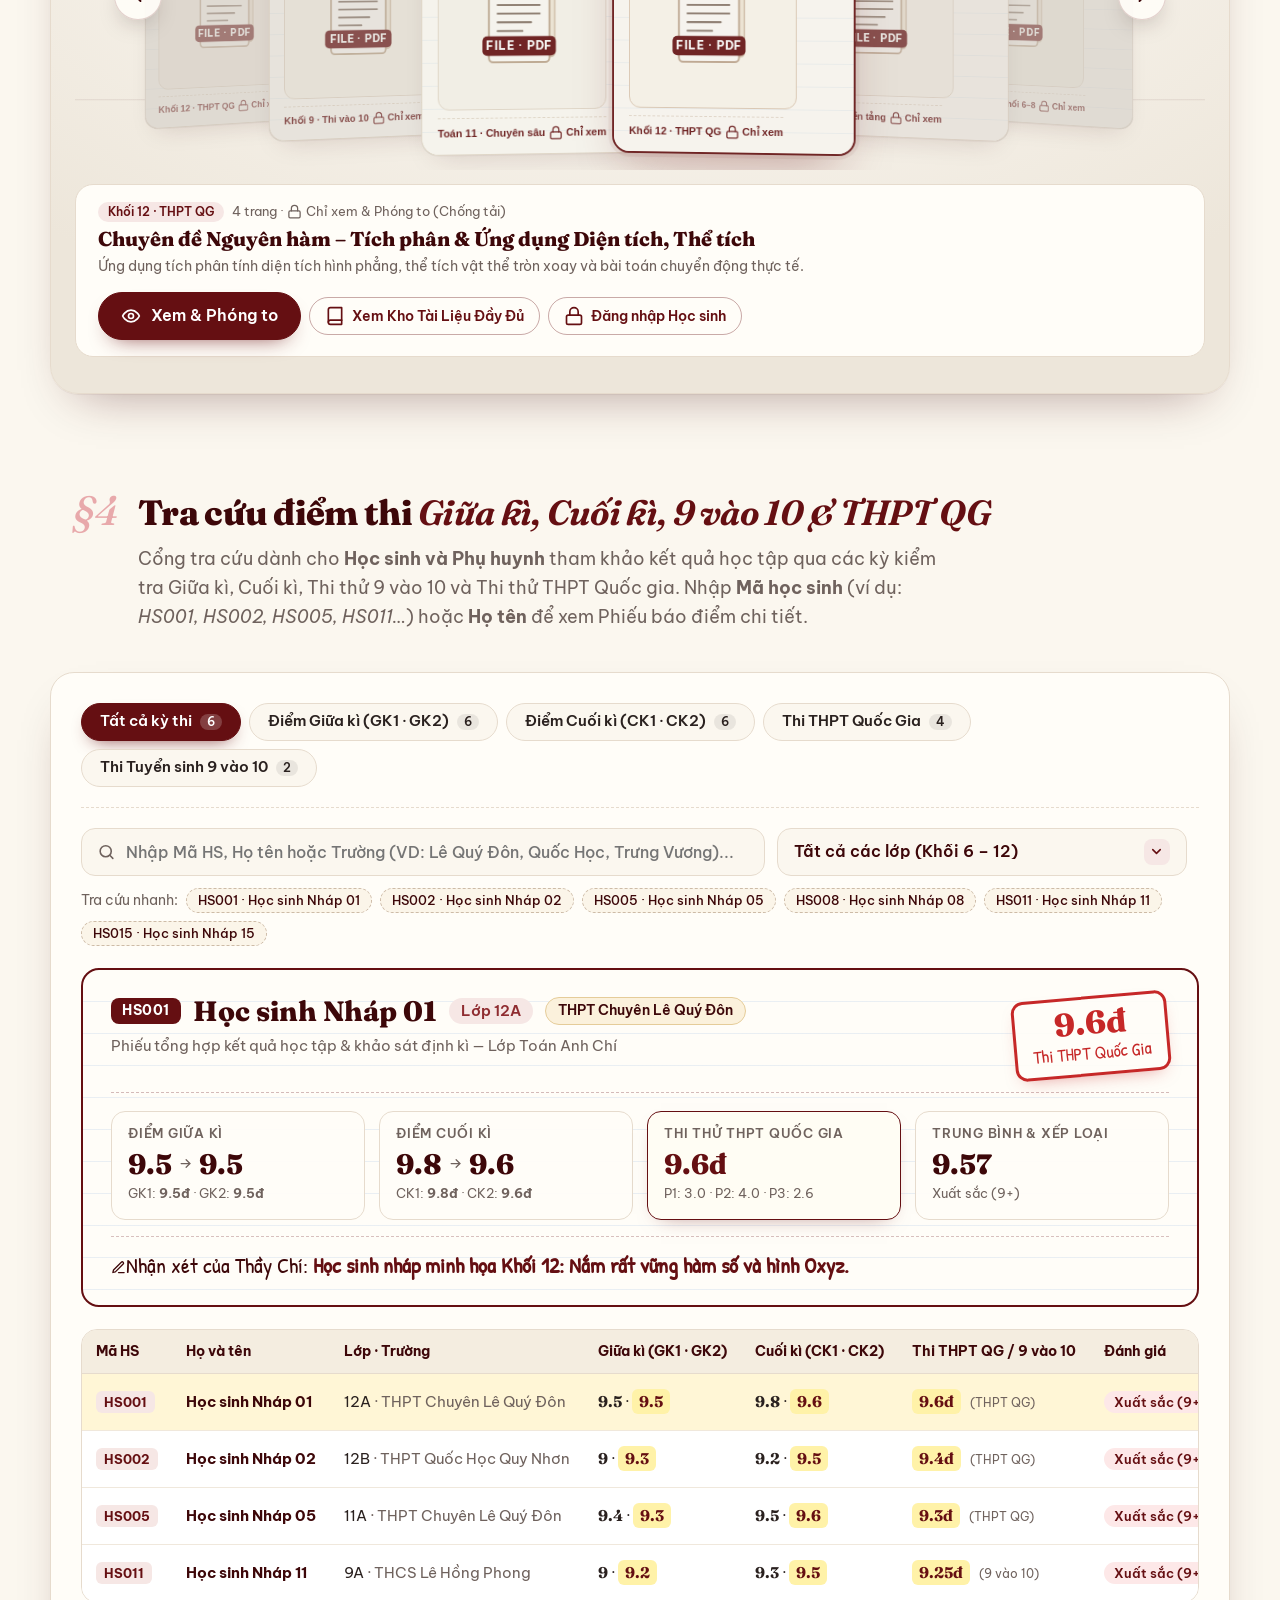
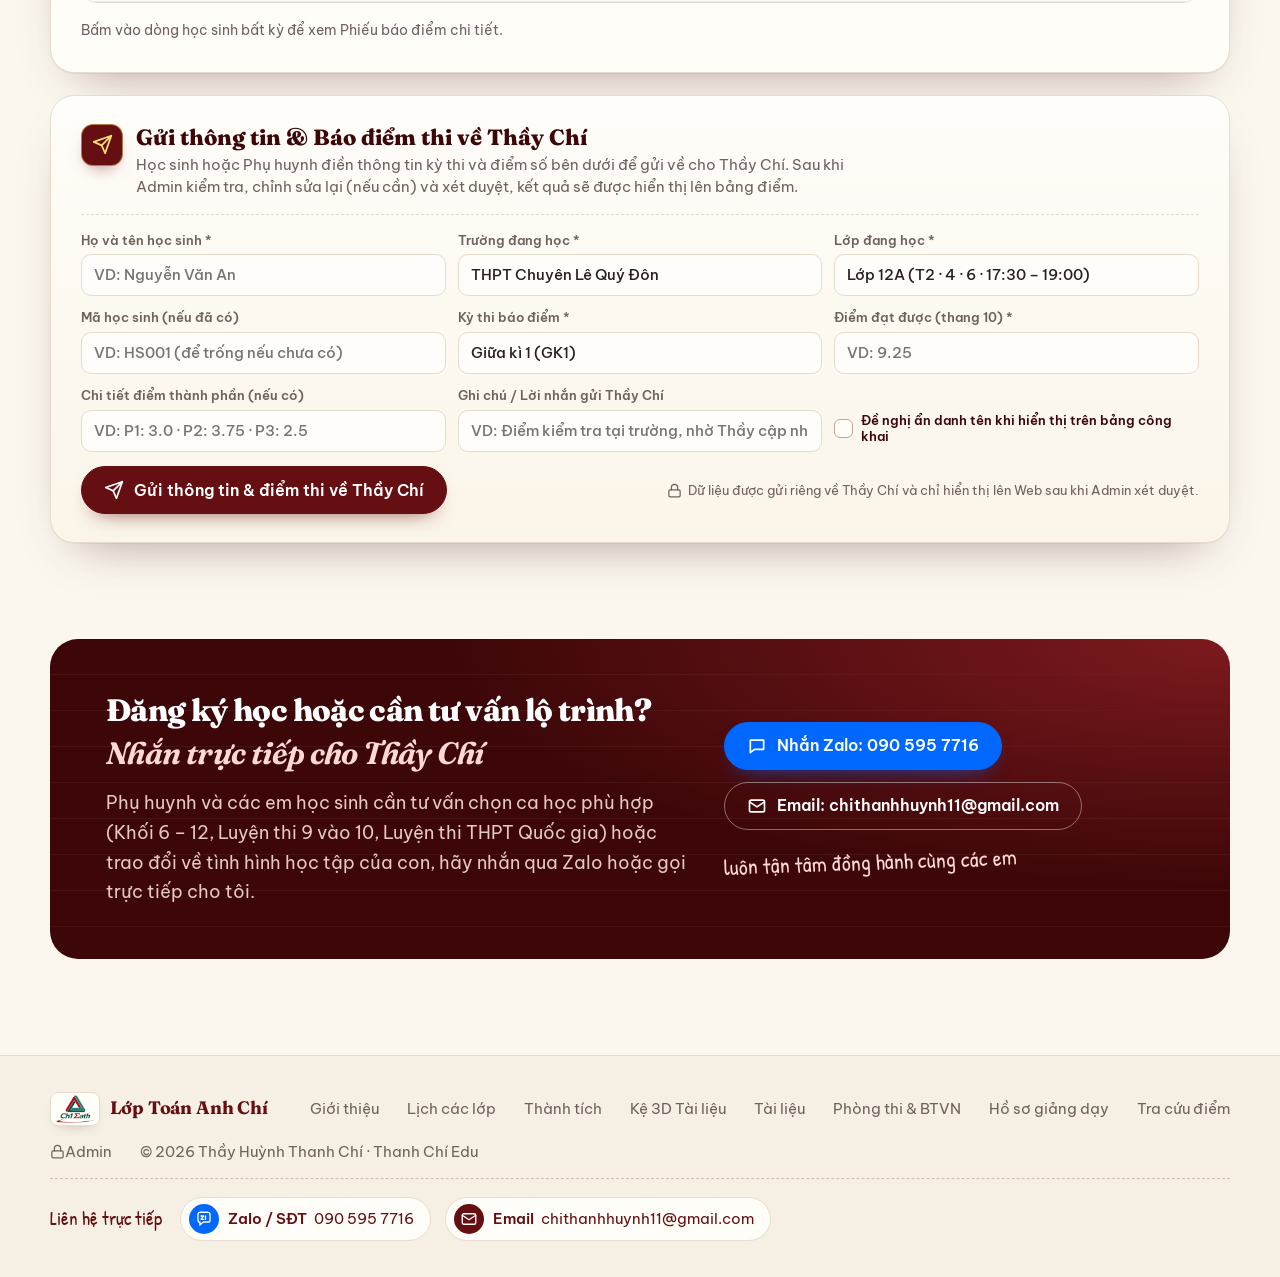
==== commit 23cabaed: "feat(brand): update Penrose triangle Ch1 Math logo and mobile app icons from vector PDF" ====
--- a/index.html
+++ b/index.html
@@ -11,10 +11,10 @@
 <meta name="apple-mobile-web-app-status-bar-style" content="default">
 <meta name="apple-mobile-web-app-title" content="Ch1 Math">
 <meta name="application-name" content="Ch1 Math">
-<link rel="manifest" href="./manifest.webmanifest?v=20261118">
-<link rel="icon" type="image/png" href="./favicon.png?v=20261118">
-<link rel="icon" type="image/png" sizes="192x192" href="./icon-192.png?v=20261118">
-<link rel="apple-touch-icon" sizes="180x180" href="./apple-touch-icon.png?v=20261118">
+<link rel="manifest" href="./manifest.webmanifest?v=20261119">
+<link rel="icon" type="image/png" href="./favicon.png?v=20261119">
+<link rel="icon" type="image/png" sizes="192x192" href="./icon-192.png?v=20261119">
+<link rel="apple-touch-icon" sizes="180x180" href="./apple-touch-icon.png?v=20261119">
 <link rel="preconnect" href="https://fonts.googleapis.com">
 <link rel="preconnect" href="https://fonts.gstatic.com" crossorigin>
 <link href="https://fonts.googleapis.com/css2?family=Be+Vietnam+Pro:wght@400;500;600;700&family=Fraunces:ital,opsz,wght@0,9..144,500;0,9..144,650;0,9..144,800;1,9..144,500;1,9..144,650&family=Patrick+Hand&display=swap" rel="stylesheet">
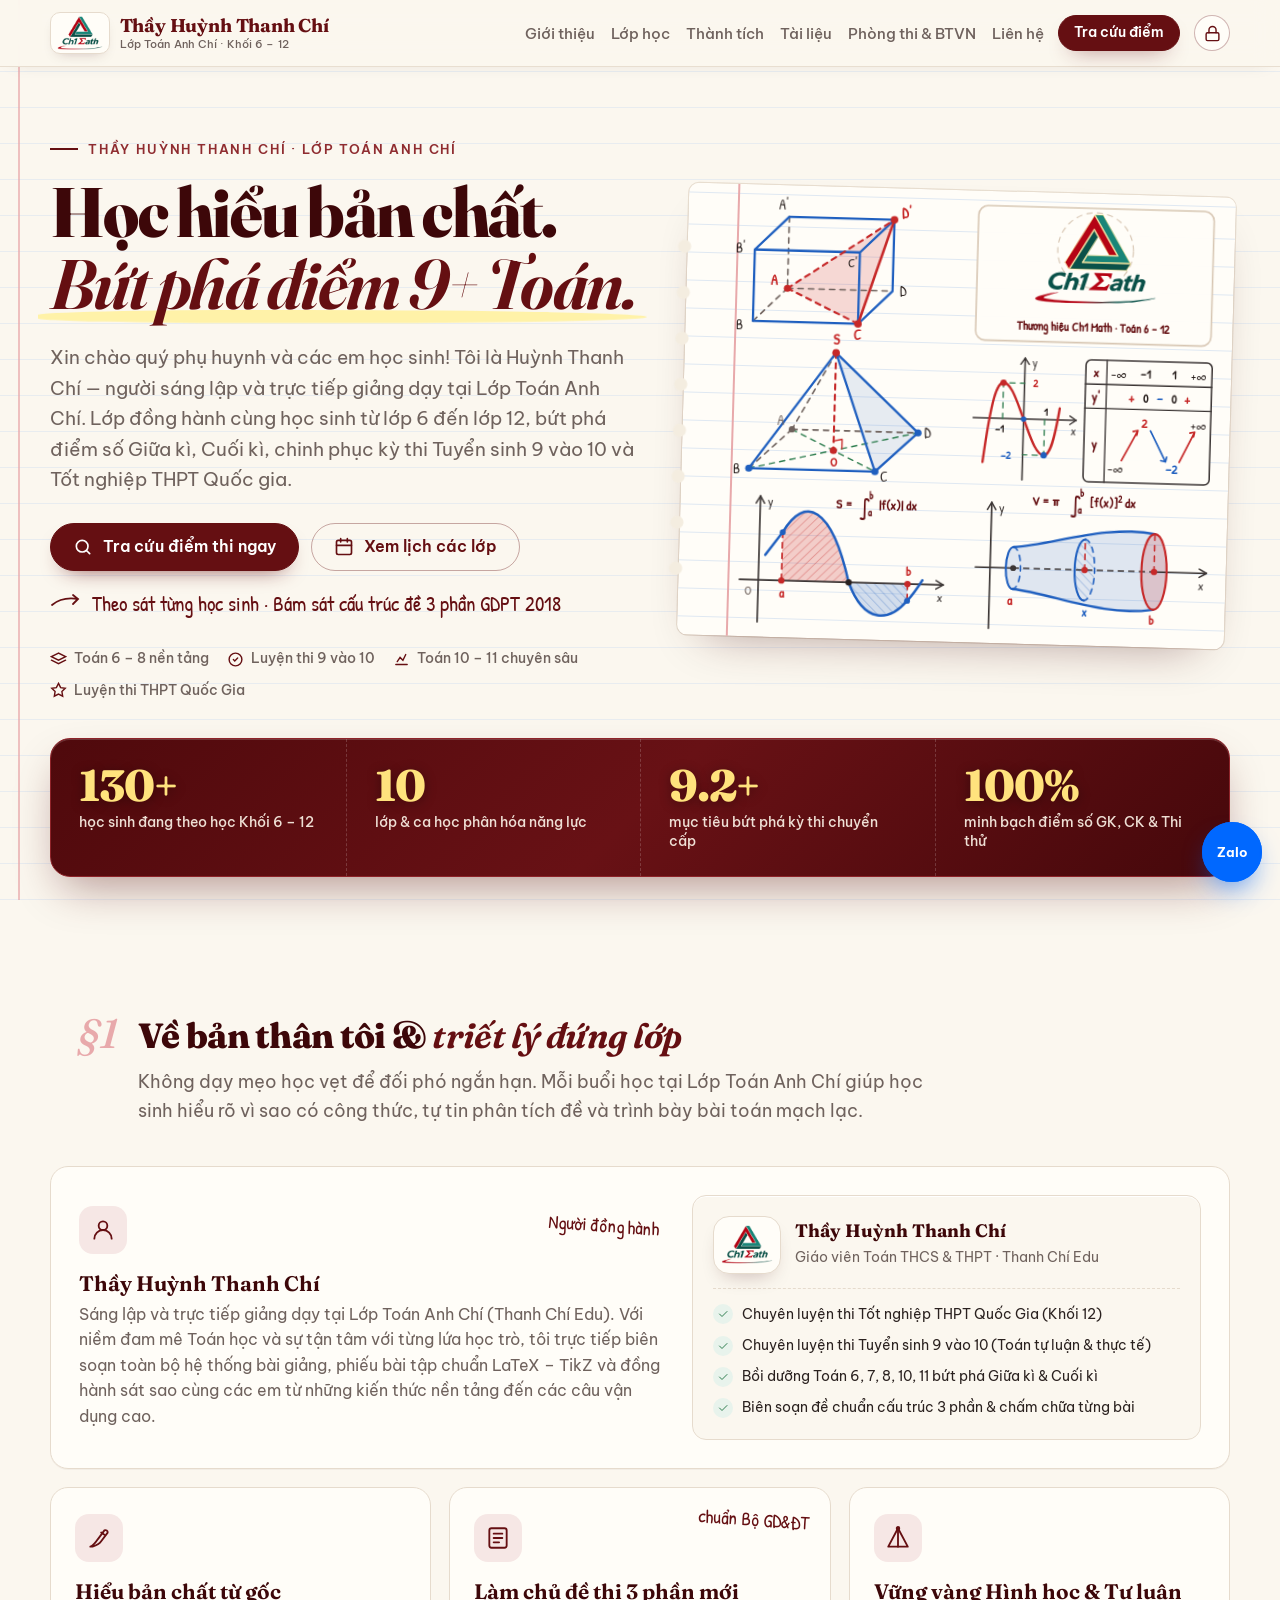
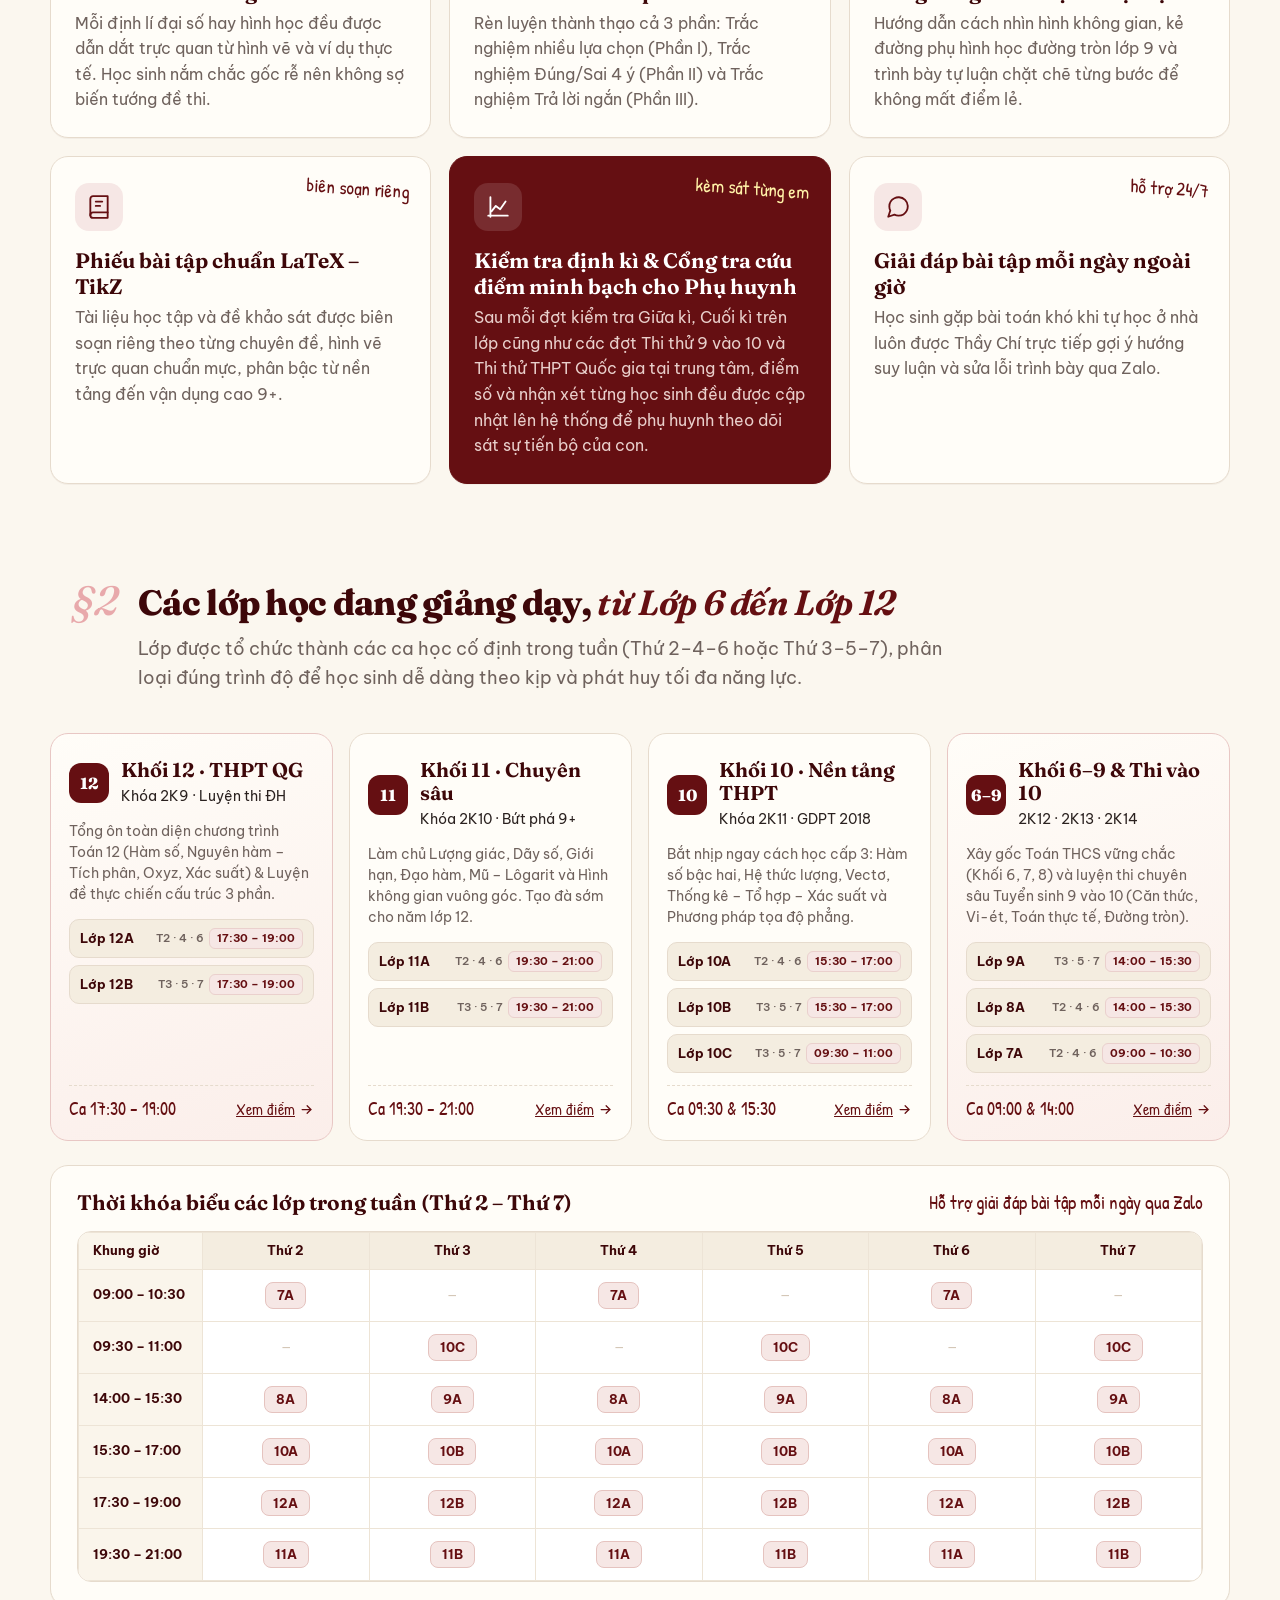
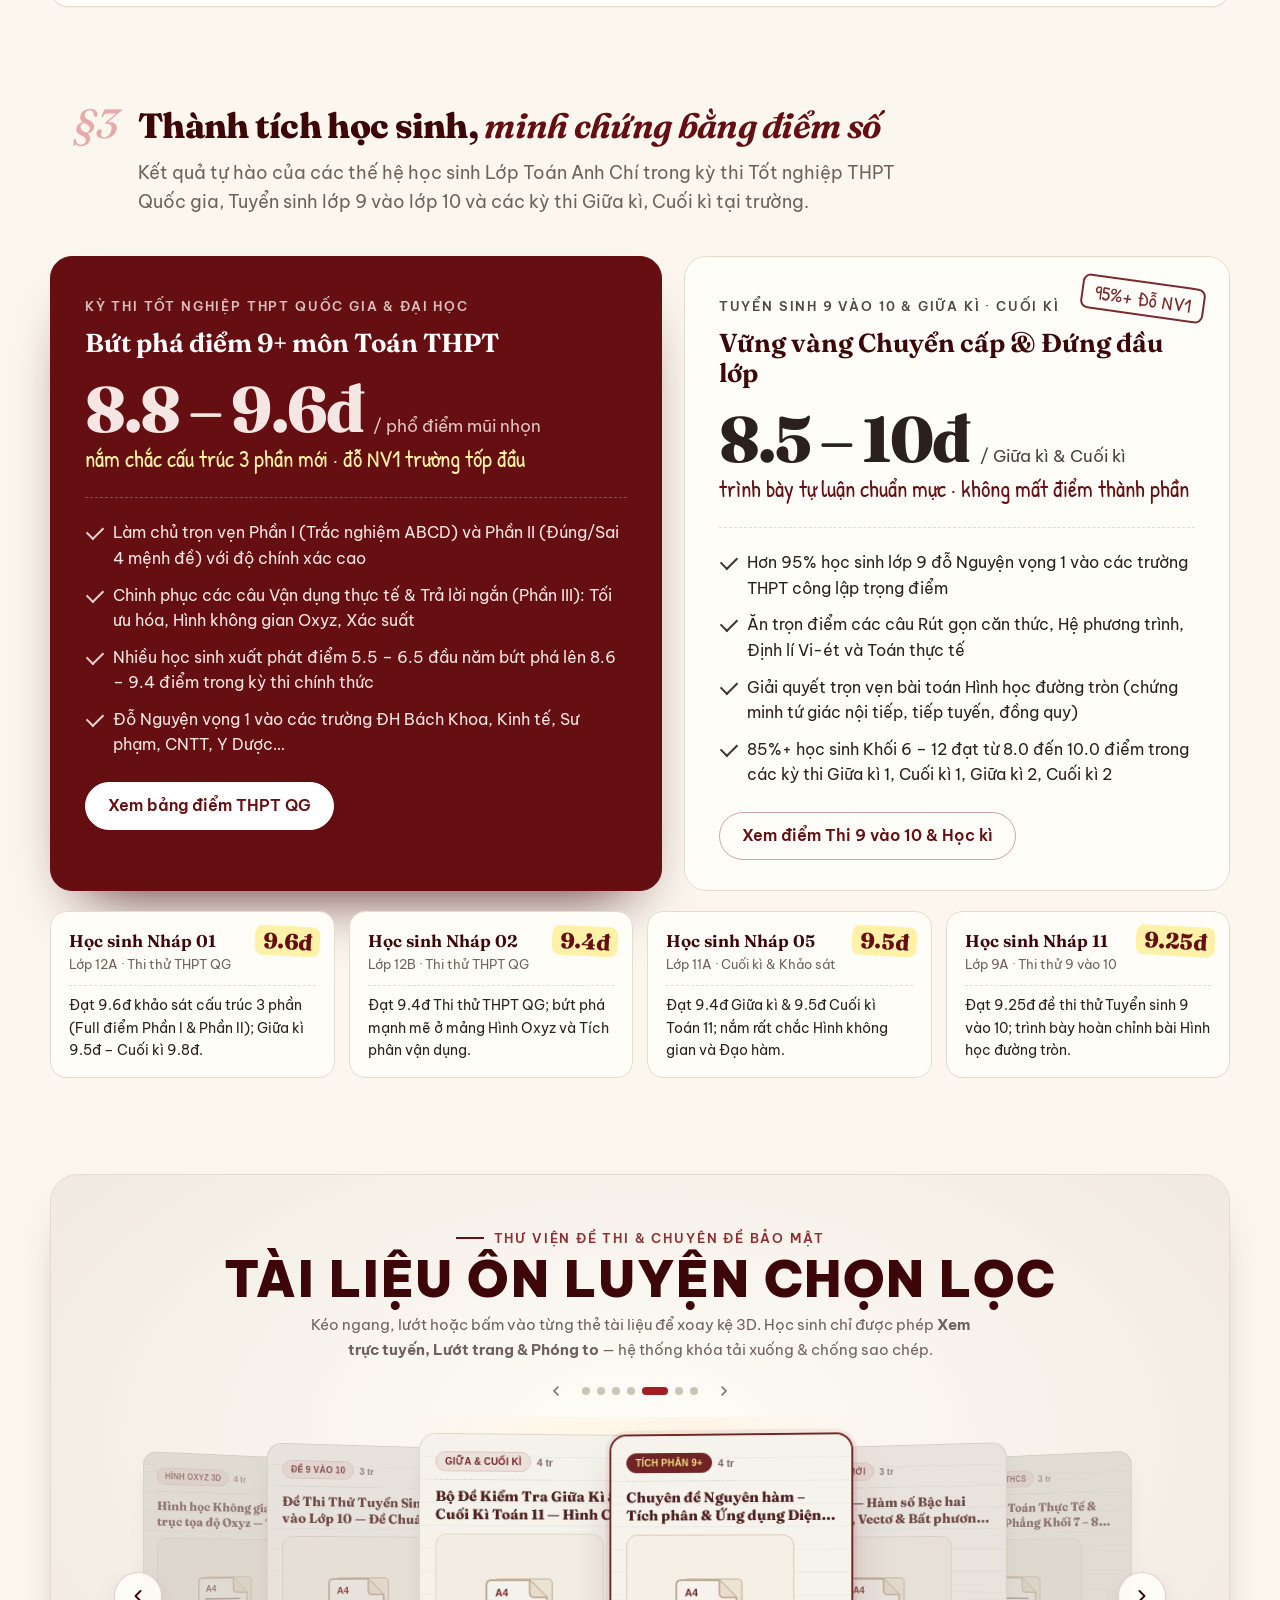
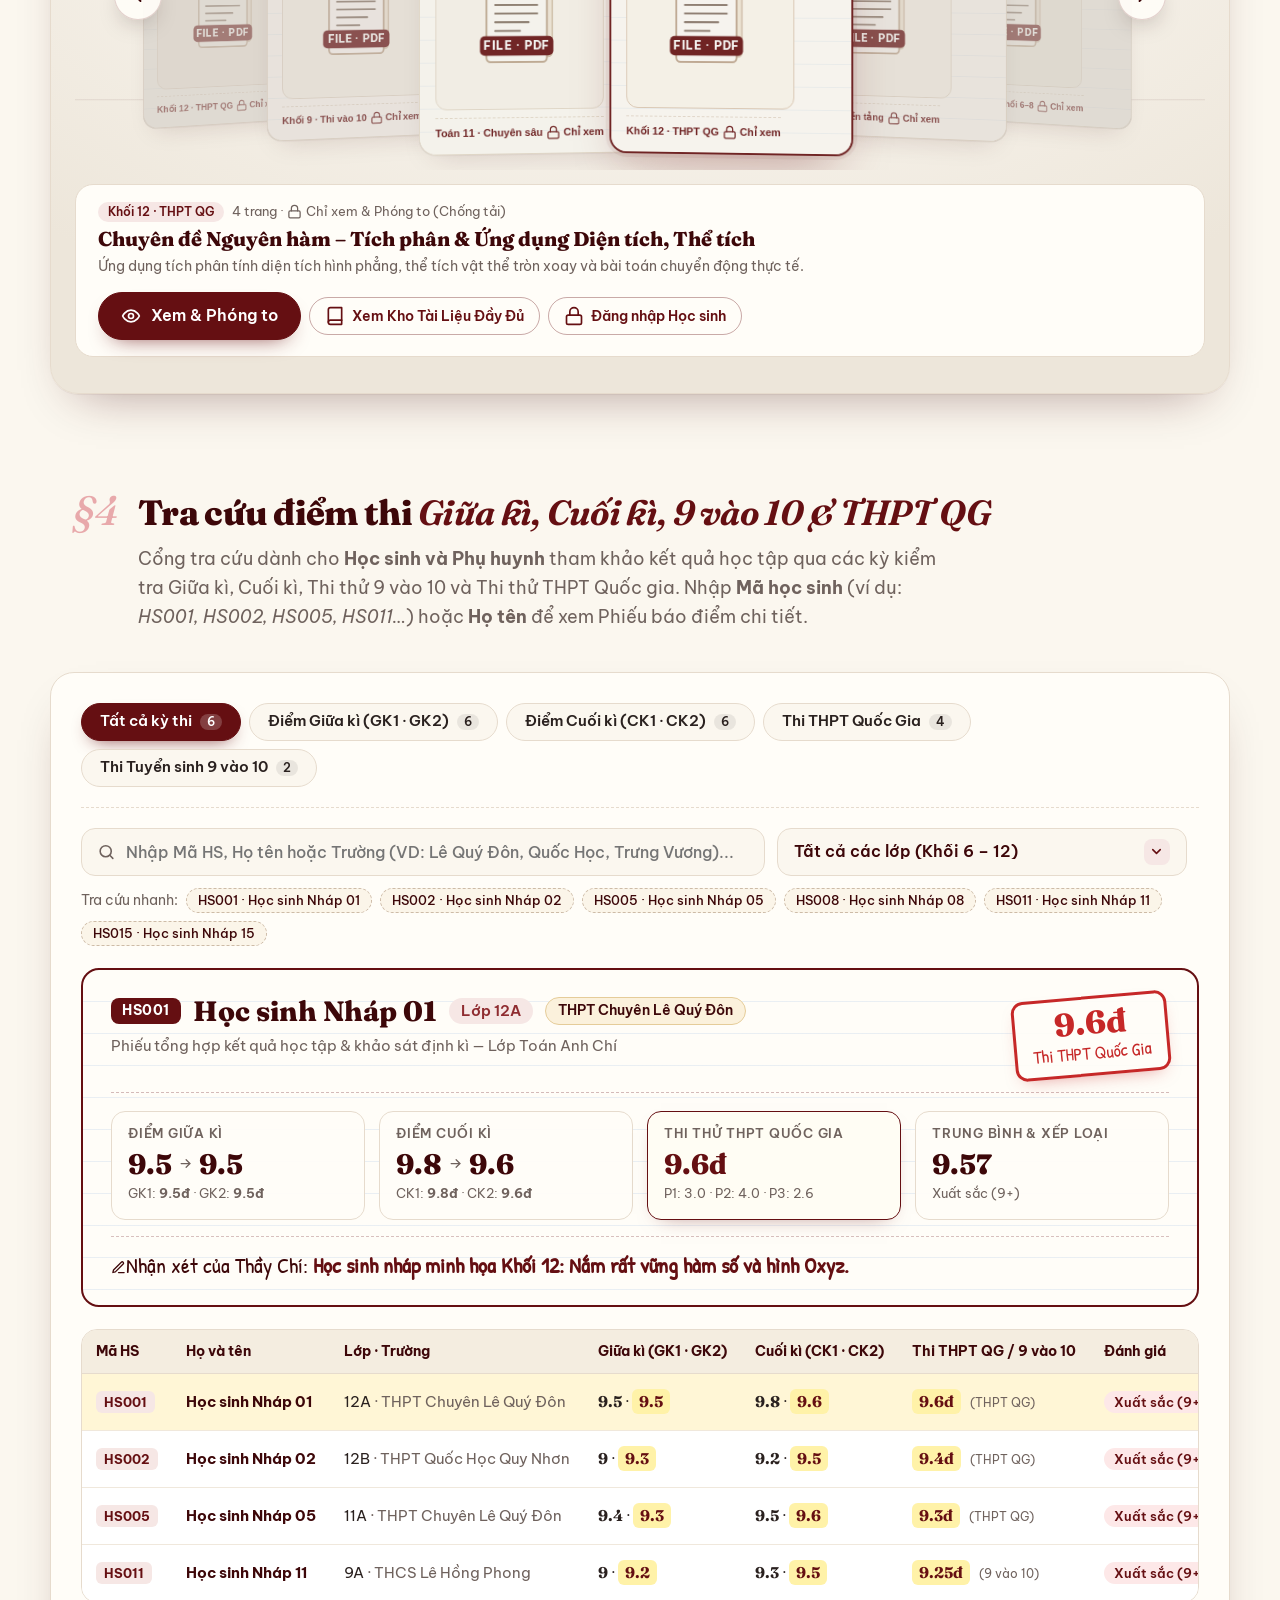
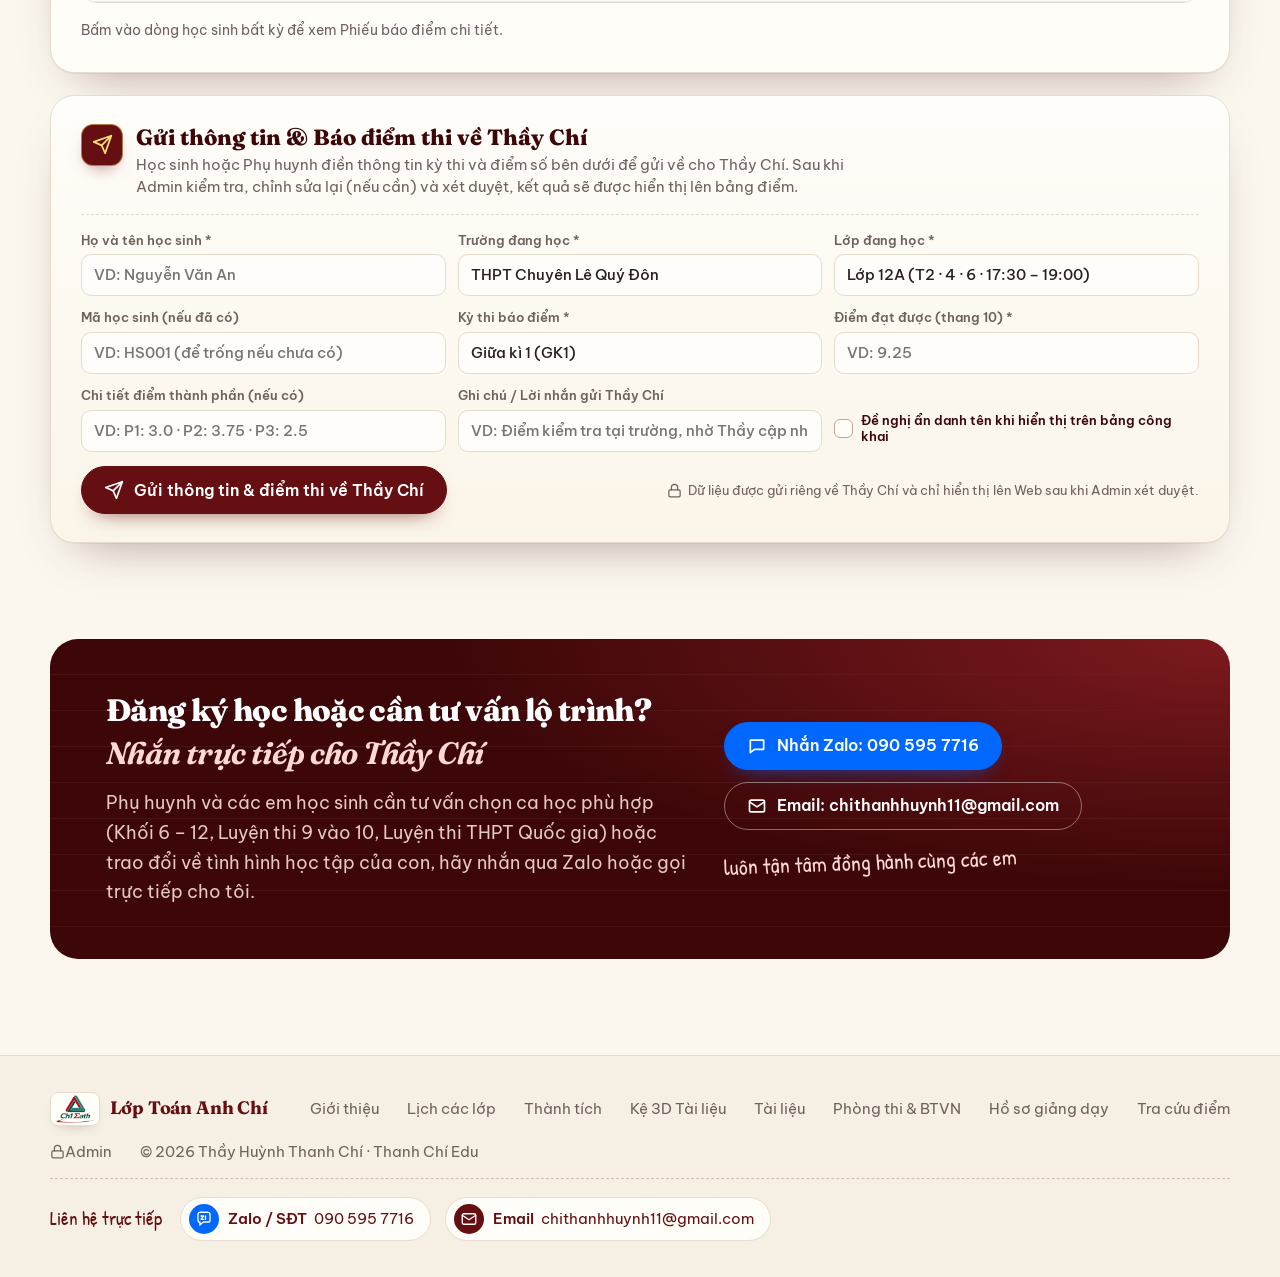
==== commit 3f7ee290: "feat(hero-sheet): add animated Penrose Ch1 Math logo, unify sheet font, remove crawling dots, and fo" ====
--- a/index.html
+++ b/index.html
@@ -228,10 +228,24 @@
 @keyframes pop { from { opacity: 0; transform: scale(.2); } to { opacity: 1; transform: none; } }
 .write { clip-path: inset(0 100% 0 0); animation: write var(--dur, .9s) var(--at) steps(24, end) forwards; }
 @keyframes write { to { clip-path: inset(0 0 0 0); } }
-.sheet text { font-family: var(--hand); }
-.sheet .m-tex text, .sheet text.m-tex { font-family: "Times New Roman", "Fraunces", Georgia, serif; }
-.m-i { font-style: italic; }
-.m-rm { font-style: normal; }
+.sheet text, .sheet .m-tex text, .sheet text.m-tex, .sheet tspan { font-family: var(--hand); font-style: normal; }
+.m-i, .m-rm { font-family: var(--hand); font-style: normal; }
+.penrose-beam-1, .penrose-beam-2, .penrose-beam-3, .ch1-sigma-pulse, .ch1-logo-breathe {
+  transform-box: fill-box; transform-origin: center;
+}
+.penrose-beam-1 { animation: penrose-in-1 .7s .12s cubic-bezier(.22,1,.36,1) both, penrose-glow-1 4.2s 1.1s ease-in-out infinite; }
+.penrose-beam-2 { animation: penrose-in-2 .7s .24s cubic-bezier(.22,1,.36,1) both, penrose-glow-2 4.2s 1.4s ease-in-out infinite; }
+.penrose-beam-3 { animation: penrose-in-3 .7s .36s cubic-bezier(.22,1,.36,1) both, penrose-glow-3 4.2s 1.7s ease-in-out infinite; }
+.ch1-sigma-pulse { animation: pop .45s .58s cubic-bezier(.3,.7,.3,1.6) both, sigma-beat 3.2s 1.4s ease-in-out infinite; }
+.ch1-swoosh-wipe { clip-path: inset(0 100% 0 0); animation: write .75s .68s cubic-bezier(.22,1,.36,1) forwards; }
+.ch1-logo-breathe { animation: float-item 4.5s .9s ease-in-out infinite; }
+@keyframes penrose-in-1 { from { opacity: 0; transform: translate(-10px, -6px) scale(.84); } to { opacity: 1; transform: translate(0, 0) scale(1); } }
+@keyframes penrose-in-2 { from { opacity: 0; transform: translate(10px, -6px) scale(.84); } to { opacity: 1; transform: translate(0, 0) scale(1); } }
+@keyframes penrose-in-3 { from { opacity: 0; transform: translate(0, 11px) scale(.84); } to { opacity: 1; transform: translate(0, 0) scale(1); } }
+@keyframes penrose-glow-1 { 0%, 100% { filter: brightness(1); } 50% { filter: brightness(1.12); transform: translate(-1px, -1px); } }
+@keyframes penrose-glow-2 { 0%, 100% { filter: brightness(1); } 50% { filter: brightness(1.12); transform: translate(1px, -0.5px); } }
+@keyframes penrose-glow-3 { 0%, 100% { filter: brightness(1); } 50% { filter: brightness(1.1); transform: translate(0, 1px); } }
+@keyframes sigma-beat { 0%, 100% { transform: scale(1); } 50% { transform: scale(1.06); } }
 .tex-frac { display: inline-flex; flex-direction: column; align-items: center; vertical-align: middle; line-height: 1.05; font-size: 0.78em; margin: 0 2px; font-family: "Times New Roman", Georgia, serif; }
 .tex-frac > span:first-child { border-bottom: 1.2px solid currentColor; padding: 0 2px 1px; }
 .tex-frac > span:last-child { padding: 1px 2px 0; }
@@ -6340,27 +6354,27 @@
 let activeSheetIdx = 0;
 let heroSheetTimer = null;
 
-function svgTexSup(base, sup, baseCls = "m-i", after = "", afterCls = "m-rm") {
-  return `<tspan class="${baseCls}">${base}</tspan><tspan dy="-4.5" font-size="72%" class="m-rm">${sup}</tspan><tspan dy="4.5" font-size="100%" class="${afterCls}">${after || "&#8203;"}</tspan>`;
-}
-function svgTexSub(base, sub, baseCls = "m-i", after = "", afterCls = "m-rm") {
-  return `<tspan class="${baseCls}">${base}</tspan><tspan dy="3.2" font-size="72%" class="m-rm">${sub}</tspan><tspan dy="-3.2" font-size="100%" class="${afterCls}">${after || "&#8203;"}</tspan>`;
-}
-function svgTexBar(ch, x, y, color = "#1f5fbf", size = 13.5, bold = true) {
-  const w = Math.max(7.2, size * 0.68);
+function svgTexSup(base, sup, baseCls = "m-rm", after = "", afterCls = "m-rm") {
+  return `<tspan class="${baseCls}">${base}</tspan><tspan dy="-4.5" font-size="74%" class="m-rm">${sup}</tspan><tspan dy="4.5" font-size="100%" class="${afterCls}">${after || "&#8203;"}</tspan>`;
+}
+function svgTexSub(base, sub, baseCls = "m-rm", after = "", afterCls = "m-rm") {
+  return `<tspan class="${baseCls}">${base}</tspan><tspan dy="3.2" font-size="74%" class="m-rm">${sub}</tspan><tspan dy="-3.2" font-size="100%" class="${afterCls}">${after || "&#8203;"}</tspan>`;
+}
+function svgTexBar(ch, x, y, color = "#1f5fbf", size = 13, bold = true) {
+  const w = Math.max(7.2, size * 0.66);
   const topY = y - size * 0.84;
-  return `<text x="${x}" y="${y}" text-anchor="middle" font-size="${size}" font-style="italic" ${bold ? 'font-weight="bold" ' : ""}fill="${color}" class="m-tex">${ch}</text><line x1="${(x - w / 2).toFixed(1)}" y1="${topY.toFixed(1)}" x2="${(x + w / 2).toFixed(1)}" y2="${topY.toFixed(1)}" stroke="${color}" stroke-width="1.35" stroke-linecap="round"/>`;
-}
-function svgTexFrac(cx, baseY, numMarkup, denMarkup, width, color = "#650f12", size = 12, bold = true) {
+  return `<text x="${x}" y="${y}" text-anchor="middle" font-size="${size}" ${bold ? 'font-weight="bold" ' : ""}fill="${color}" class="m-tex">${ch}</text><line x1="${(x - w / 2).toFixed(1)}" y1="${topY.toFixed(1)}" x2="${(x + w / 2).toFixed(1)}" y2="${topY.toFixed(1)}" stroke="${color}" stroke-width="1.35" stroke-linecap="round"/>`;
+}
+function svgTexFrac(cx, baseY, numMarkup, denMarkup, width, color = "#650f12", size = 11.8, bold = true) {
   const barY = baseY - size * 0.34;
   const x1 = (cx - width / 2).toFixed(1);
   const x2 = (cx + width / 2).toFixed(1);
   const fw = bold ? ' font-weight="bold"' : "";
-  return `<text x="${cx}" y="${(barY - 4.2).toFixed(1)}" text-anchor="middle" font-size="${size}"${fw} fill="${color}" class="m-tex">${numMarkup}</text><line x1="${x1}" y1="${barY.toFixed(1)}" x2="${x2}" y2="${barY.toFixed(1)}" stroke="${color}" stroke-width="1.3" stroke-linecap="round"/><text x="${cx}" y="${(barY + size * 0.96).toFixed(1)}" text-anchor="middle" font-size="${size}"${fw} fill="${color}" class="m-tex">${denMarkup}</text>`;
-}
-function svgTexIntegral(x, y, low, high, bodyMarkup, color = "#650f12", size = 13.5, bold = true) {
+  return `<text x="${cx}" y="${(barY - 4.0).toFixed(1)}" text-anchor="middle" font-size="${size}"${fw} fill="${color}" class="m-tex">${numMarkup}</text><line x1="${x1}" y1="${barY.toFixed(1)}" x2="${x2}" y2="${barY.toFixed(1)}" stroke="${color}" stroke-width="1.35" stroke-linecap="round"/><text x="${cx}" y="${(barY + size * 0.96).toFixed(1)}" text-anchor="middle" font-size="${size}"${fw} fill="${color}" class="m-tex">${denMarkup}</text>`;
+}
+function svgTexIntegral(x, y, low, high, bodyMarkup, color = "#650f12", size = 12.8, bold = true) {
   const fw = bold ? ' font-weight="bold"' : "";
-  return `<text x="${x}" y="${y + 4}" font-size="22" fill="${color}" class="m-tex">∫</text><text x="${x + 8}" y="${y + 7}" font-size="9.8" font-style="italic"${fw} fill="${color}" class="m-tex">${low}</text><text x="${x + 10}" y="${y - 10}" font-size="9.8" font-style="italic"${fw} fill="${color}" class="m-tex">${high}</text><text x="${x + 19}" y="${y}" font-size="${size}"${fw} fill="${color}" class="m-tex">${bodyMarkup}</text>`;
+  return `<text x="${x}" y="${y + 4}" font-size="21" fill="${color}" class="m-tex">∫</text><text x="${x + 8}" y="${y + 7}" font-size="9.6"${fw} fill="${color}" class="m-tex">${low}</text><text x="${x + 9.5}" y="${y - 10}" font-size="9.6"${fw} fill="${color}" class="m-tex">${high}</text><text x="${x + 19}" y="${y}" font-size="${size}"${fw} fill="${color}" class="m-tex">${bodyMarkup}</text>`;
 }
 
 const SHEET_SLIDES = {
@@ -6368,180 +6382,176 @@
     svg: `
       <defs>
         <pattern id="integral-hatch" width="6" height="6" patternTransform="rotate(45 0 0)" patternUnits="userSpaceOnUse">
-          <animateTransform attributeName="patternTransform" type="translate" from="0 0" to="6 6" dur="2.4s" repeatCount="indefinite" additive="sum"/>
-          <line x1="0" y1="0" x2="0" y2="6" stroke="#c62828" stroke-width="1.25" stroke-opacity="0.48"/>
+          <animateTransform attributeName="patternTransform" type="translate" from="0 0" to="6 6" dur="2.6s" repeatCount="indefinite" additive="sum"/>
+          <line x1="0" y1="0" x2="0" y2="6" stroke="#c62828" stroke-width="1.25" stroke-opacity="0.46"/>
         </pattern>
         <pattern id="rot-hatch" width="6" height="6" patternTransform="rotate(-45 0 0)" patternUnits="userSpaceOnUse">
-          <animateTransform attributeName="patternTransform" type="translate" from="0 0" to="6 -6" dur="2.4s" repeatCount="indefinite" additive="sum"/>
+          <animateTransform attributeName="patternTransform" type="translate" from="0 0" to="6 -6" dur="2.6s" repeatCount="indefinite" additive="sum"/>
           <line x1="0" y1="0" x2="0" y2="6" stroke="#1f5fbf" stroke-width="1.2" stroke-opacity="0.42"/>
         </pattern>
+        <linearGradient id="ch1-swoosh-grad" x1="0%" y1="0%" x2="100%" y2="0%">
+          <stop offset="0%" stop-color="#B50415"/>
+          <stop offset="38%" stop-color="#B50415"/>
+          <stop offset="68%" stop-color="#0A5149"/>
+          <stop offset="100%" stop-color="#0A5149"/>
+        </linearGradient>
       </defs>
 
-      <!-- 1. [0.05s -> 0.85s] HÌNH HỘP ABCD.A'B'C'D' & THIẾT DIỆN ĐỘNG (ACD') CHUẨN NÉT LIỀN / NÉT ĐỨT -->
+      <!-- 1. [0.05s -> 0.65s] HÌNH HỘP ABCD.A'B'C'D' & THIẾT DIỆN (ACD') CHUẨN NÉT LIỀN / NÉT ĐỨT -->
       <g class="float-slow">
-        <polygon class="pop venn-inter-pulse" points="96,98 164,130 196,30" fill="rgba(198,40,40,0.17)" style="--at:.55s"/>
-        <path class="draw-dash" d="M96 30V98M96 98L64 130M96 98H196" stroke="#6f625d" stroke-width="1.6" style="--at:.35s"/>
-        <path class="draw" d="M96 30L64 62H164L196 30Z M64 62V130H164V62 M164 130L196 98V30" stroke="#1f5fbf" stroke-width="2.2" style="--len:720;--at:.05s;--dur:.65s"/>
-        <path class="draw" d="M164 130L196 30" stroke="#c62828" stroke-width="2.5" style="--len:140;--at:.45s;--dur:.3s"/>
-        <path class="draw-dash" d="M96 98L164 130M96 98L196 30" stroke="#c62828" stroke-width="2.1" style="--at:.55s"/>
-        <circle class="pop tree-node-ping" cx="196" cy="30" r="4.2" fill="none" stroke="#c62828" stroke-width="1.4" style="--at:.8s"/>
-        <circle r="3.6" fill="#ffe27d" stroke="#c62828" stroke-width="1.6" opacity="0">
-          <animate attributeName="opacity" values="0;1;1" keyTimes="0;0.15;1" dur="4.2s" begin="0.85s" repeatCount="indefinite"/>
-          <animateMotion dur="4.2s" begin="0.85s" repeatCount="indefinite" path="M96,98 L164,130 L196,30 Z"/>
-        </circle>
-        <circle class="pop" cx="96" cy="98" r="3.6" fill="#c62828" style="--at:.7s"/>
-        <circle class="pop" cx="164" cy="130" r="3.8" fill="#c62828" style="--at:.7s"/>
-        <circle class="pop" cx="196" cy="30" r="3.8" fill="#c62828" style="--at:.7s"/>
-        <text class="pop m-tex" x="86" y="23" font-size="13.5" font-style="italic" fill="#2a211f" style="--at:.75s">A'</text>
-        <text class="pop m-tex" x="47" y="65" font-size="13.5" font-style="italic" fill="#2a211f" style="--at:.75s">B'</text>
-        <text class="pop m-tex" x="146" y="54" font-size="13.5" font-style="italic" fill="#2a211f" style="--at:.75s">C'</text>
-        <text class="pop m-tex" x="203" y="28" font-size="13.5" font-style="italic" font-weight="bold" fill="#c62828" style="--at:.75s">D'</text>
-        <text class="pop m-tex" x="80" y="95" font-size="13.5" font-style="italic" font-weight="bold" fill="#c62828" style="--at:.8s">A</text>
-        <text class="pop m-tex" x="49" y="139" font-size="13.5" font-style="italic" fill="#2a211f" style="--at:.8s">B</text>
-        <text class="pop m-tex" x="164" y="145" text-anchor="middle" font-size="13.5" font-style="italic" font-weight="bold" fill="#c62828" style="--at:.8s">C</text>
-        <text class="pop m-tex" x="203" y="102" font-size="13.5" font-style="italic" fill="#2a211f" style="--at:.8s">D</text>
+        <g class="pop" style="--at:.25s">
+          <polygon class="venn-inter-pulse" points="96,98 164,130 196,30" fill="rgba(198,40,40,0.17)"/>
+        </g>
+        <path class="draw-dash" d="M96 30V98M96 98L64 130M96 98H196" stroke="#6f625d" stroke-width="1.55" style="--at:.15s"/>
+        <path class="draw" d="M96 30L64 62H164L196 30Z M64 62V130H164V62 M164 130L196 98V30" stroke="#1f5fbf" stroke-width="2.15" style="--len:720;--at:.05s;--dur:.5s"/>
+        <path class="draw" d="M164 130L196 30" stroke="#c62828" stroke-width="2.4" style="--len:140;--at:.22s;--dur:.28s"/>
+        <path class="draw-dash" d="M96 98L164 130M96 98L196 30" stroke="#c62828" stroke-width="2.0" style="--at:.28s"/>
+        <circle class="pop" cx="96" cy="98" r="3.4" fill="#c62828" style="--at:.35s"/>
+        <circle class="pop" cx="164" cy="130" r="3.6" fill="#c62828" style="--at:.35s"/>
+        <circle class="pop" cx="196" cy="30" r="3.6" fill="#c62828" style="--at:.35s"/>
+        <text class="pop m-tex" x="86" y="23" font-size="13" fill="#2a211f" style="--at:.38s">A'</text>
+        <text class="pop m-tex" x="46" y="65" font-size="13" fill="#2a211f" style="--at:.38s">B'</text>
+        <text class="pop m-tex" x="153" y="76" font-size="12.5" fill="#2a211f" style="--at:.38s">C'</text>
+        <text class="pop m-tex" x="203" y="28" font-size="13" font-weight="bold" fill="#c62828" style="--at:.38s">D'</text>
+        <text class="pop m-tex" x="80" y="95" font-size="13" font-weight="bold" fill="#c62828" style="--at:.42s">A</text>
+        <text class="pop m-tex" x="48" y="138" font-size="13" fill="#2a211f" style="--at:.42s">B</text>
+        <text class="pop m-tex" x="164" y="145" text-anchor="middle" font-size="13" font-weight="bold" fill="#c62828" style="--at:.42s">C</text>
+        <text class="pop m-tex" x="203" y="102" font-size="13" fill="#2a211f" style="--at:.42s">D</text>
       </g>
 
-      <!-- 2. [0.95s -> 1.75s] HỆ TRỤC KHÔNG GIAN OXYZ ĐỘNG & VECTƠ OM(x_0; y_0; z_0) -->
+      <!-- 2. [0.1s -> 0.85s] HIỆU ỨNG LOGO CÁ NHÂN ĐỘNG: TAM GIÁC PENROSE 3 MÀU & THƯƠNG HIỆU Ch1 Σath -->
+      <g class="ch1-logo-breathe">
+        <rect class="pop" x="276" y="14" width="224" height="128" rx="9" fill="rgba(255,253,248,0.94)" stroke="#d8c7b4" stroke-width="1.5" style="--at:.08s"/>
+        <circle class="draw-dash" cx="388" cy="54" r="36" stroke="#d8c7b4" stroke-width="1.1" style="--at:.25s"/>
+        <!-- 3 Thanh Dầm Bất Khả Thi Tam Giác Penrose ghép khớp 3D -->
+        <path class="penrose-beam-1" d="M359.29,65.84 L386.21,20.73 L408.5,58.06 L400.94,58.06 L386.21,33.37 L363.06,72.16 Z" fill="#B50415"/>
+        <path class="penrose-beam-2" d="M394.2,20.0 L421.12,65.11 L376.57,65.11 L380.34,58.79 L409.8,58.79 L386.65,20.0 Z" fill="#198578"/>
+        <path class="penrose-beam-3" d="M417.79,72.16 L363.93,72.16 L386.21,34.83 L389.99,41.16 L375.26,65.84 L421.56,65.84 Z" fill="#0A5149"/>
+        <path class="draw" d="M359.29,65.84 L386.21,20.73 L408.5,58.06 L400.94,58.06 L386.21,33.37 L363.06,72.16 Z M394.2,20.0 L421.12,65.11 L376.57,65.11 L380.34,58.79 L409.8,58.79 L386.65,20.0 Z M417.79,72.16 L363.93,72.16 L386.21,34.83 L389.99,41.16 L375.26,65.84 L421.56,65.84 Z" stroke="#ffe27d" stroke-width="0.7" stroke-opacity="0.75" style="--len:680;--at:.15s;--dur:.75s"/>
+        <!-- Tên thương hiệu Ch1 Σath Vector & Dải lụa chuyển sắc Đỏ - Xanh -->
+        <path class="pop" d="M360.51,76.67 C360.49,77.24 360.2,77.81 360.02,78.35 C359.83,78.92 359.73,79.54 359.39,80.02 C358.95,79.86 358.59,79.57 358.17,79.35 C357.57,79.04 356.89,78.8 356.21,78.7 C355.14,78.55 353.96,78.58 352.91,78.9 C350.39,79.66 348.12,82.08 348.19,84.83 C348.21,85.29 348.29,85.74 348.44,86.18 C349.1,88.18 351.56,88.87 353.45,88.61 L354.8,88.29 L356.06,87.8 C356.55,87.54 357.05,87.21 357.57,87.07 L357.66,87.26 L357.54,88.13 C357.42,88.96 357.32,89.85 357.07,90.64 C354.71,92.05 351.73,92.45 349.09,91.71 C347.53,91.27 346.08,90.43 345.13,89.08 C344.63,88.38 344.34,87.61 344.11,86.79 C343.86,85.9 343.93,84.92 344.04,84.02 C344.19,82.89 344.75,81.69 345.36,80.74 C345.91,79.9 346.52,79.06 347.3,78.42 C349.64,76.5 352.51,75.41 355.54,75.39 C356.6,75.38 357.63,75.52 358.64,75.8 C359.31,75.99 360.01,76.17 360.51,76.67 Z M366.66,75.78 C366.7,76.28 366.49,76.79 366.33,77.26 L365.77,79.3 C365.53,79.98 365.19,80.74 365.19,81.45 L365.71,81.12 C366.28,80.78 366.91,80.48 367.55,80.3 C369.31,79.77 371.81,80.18 372.61,82.07 C373.17,83.38 372.68,84.71 372.28,85.97 L371.33,89.01 L370.87,90.36 C370.7,90.85 370.63,91.33 370.38,91.78 C369.73,91.92 369.02,91.84 368.35,91.85 C367.84,91.86 367.23,91.93 366.75,91.78 C366.66,91.22 367.01,90.57 367.19,90.02 L368.48,85.84 C368.72,85.25 368.98,84.26 368.56,83.68 C368.39,83.45 368.08,83.27 367.81,83.17 C367.5,83.05 367.13,83.08 366.8,83.11 C365.9,83.17 364.93,83.69 364.44,84.47 C364.14,84.97 364.02,85.56 363.84,86.11 L362.74,89.69 C362.53,90.38 362.38,91.15 362.03,91.78 C361.41,91.94 360.7,91.85 360.06,91.85 C359.52,91.85 358.96,91.9 358.44,91.78 C358.42,91.34 358.62,90.94 358.74,90.49 L359.55,87.86 L361.92,79.91 L362.77,77.07 C362.88,76.74 362.9,76.25 363.16,76.0 C363.42,75.75 363.76,75.69 364.1,75.69 L365.52,75.69 C365.92,75.69 366.29,75.66 366.66,75.78 Z M382.47,75.86 C382.47,76.36 382.25,76.85 382.12,77.34 L381.01,80.98 C380.65,82.34 380.23,83.69 379.8,85.03 L378.86,88.13 L378.2,90.35 C378.05,90.85 377.93,91.33 377.67,91.78 C377.0,91.95 376.26,91.85 375.58,91.85 C375.06,91.85 374.49,91.91 374.01,91.74 C374.01,91.32 374.2,90.97 374.32,90.57 L374.9,88.68 L376.69,82.67 L377.21,80.92 C377.33,80.54 377.47,80.24 377.5,79.84 L377.32,79.81 L376.37,80.14 C375.69,80.36 374.94,80.64 374.22,80.71 C374.17,80.18 374.43,79.61 374.61,79.09 C374.74,78.72 374.8,78.36 375.01,78.02 C375.72,77.64 376.52,77.43 377.25,77.09 L379.74,75.76 L381.23,75.75 C381.66,75.75 382.09,75.69 382.47,75.86 Z M430.55,75.86 C430.59,76.4 430.35,76.9 430.21,77.41 L429.53,79.91 C429.42,80.35 429.24,80.74 429.23,81.19 C429.74,80.89 430.21,80.49 430.77,80.28 C432.49,79.67 434.59,79.69 435.74,81.32 L435.99,81.72 C436.42,82.86 435.91,84.17 435.53,85.23 L434.16,89.42 C433.93,90.12 433.78,90.92 433.4,91.57 C432.85,91.69 432.23,91.63 431.65,91.63 C431.1,91.64 430.51,91.69 429.97,91.58 C429.88,90.99 430.24,90.4 430.4,89.82 L431.83,85.23 C432.08,84.5 432.39,83.52 431.65,82.96 L431.24,82.75 C430.18,82.43 428.87,83.34 428.4,84.23 L428.15,84.9 L427.64,86.59 L426.74,89.42 C426.52,90.13 426.35,90.9 426.05,91.57 C425.43,91.71 424.68,91.64 424.04,91.63 C423.55,91.63 423.07,91.68 422.62,91.54 C422.63,91.13 422.77,90.77 422.89,90.37 L423.56,88.14 L425.85,80.58 L426.74,77.47 C426.86,77.06 426.93,76.37 427.24,76.06 C427.4,75.9 427.65,75.78 427.87,75.75 L428.95,75.76 C429.48,75.77 430.08,75.67 430.55,75.86 Z M422.62,76.73 C422.68,77.1 422.53,77.5 422.42,77.88 C422.21,78.62 421.86,79.4 421.81,80.17 C422.67,80.38 423.64,80.09 424.51,80.3 C424.56,80.67 424.43,80.95 424.3,81.32 L423.83,82.73 C422.92,82.94 421.93,82.71 421.0,82.84 C420.71,83.45 420.54,84.17 420.36,84.83 L419.68,87.06 C419.5,87.68 419.27,88.22 419.63,88.81 C420.43,89.27 421.17,88.87 421.99,88.75 C422.05,89.32 421.78,89.97 421.61,90.55 L421.36,91.17 C421.1,91.48 420.62,91.58 420.26,91.69 C418.9,92.09 417.05,91.98 416.18,90.7 C415.57,89.8 415.75,88.77 416.01,87.8 L416.86,84.9 C417.06,84.24 417.37,83.56 417.43,82.89 C416.92,82.76 416.37,82.88 415.88,82.71 C415.9,82.21 416.11,81.74 416.26,81.25 C416.37,80.91 416.42,80.62 416.62,80.32 L418.28,80.18 C418.65,79.49 418.7,78.66 419.05,77.95 L420.93,77.14 C421.52,76.88 421.96,76.64 422.62,76.73 Z M412.45,91.58 C411.96,91.73 411.41,91.66 410.89,91.66 C410.38,91.66 409.84,91.73 409.36,91.58 C409.29,91.31 409.34,91.06 409.34,90.77 C408.97,90.9 408.68,91.16 408.33,91.33 C407.85,91.57 407.36,91.74 406.84,91.86 C405.09,92.27 402.76,91.53 402.46,89.55 L402.44,88.81 C402.75,85.92 406.11,84.7 408.6,84.47 L411.09,84.36 C411.36,83.85 411.51,83.13 410.89,82.76 L410.14,82.59 C408.96,82.45 407.67,82.77 406.57,83.21 C406.15,83.37 405.76,83.6 405.31,83.61 C405.29,83.3 405.41,83.01 405.5,82.68 C405.62,82.15 405.76,81.6 406.0,81.12 C406.52,80.84 407.08,80.66 407.65,80.5 C409.14,80.05 410.91,79.77 412.44,80.19 C413.44,80.47 414.43,80.97 414.81,82.0 C415.25,83.16 414.75,84.18 414.46,85.3 L412.45,91.58 Z M406.04,88.54 L406.11,88.95 C406.49,89.74 407.75,89.53 408.4,89.3 C408.98,89.09 409.65,88.68 409.98,88.13 L410.46,86.59 C410.39,86.55 410.39,86.5 410.28,86.49 C409.8,86.42 409.27,86.5 408.8,86.6 C407.82,86.79 406.62,86.96 406.15,88.0 L406.04,88.54 Z" fill="#0A5149" fill-rule="evenodd" style="--at:.48s"/>
+        <path class="ch1-sigma-pulse" d="M404.41,75.29 C404.45,75.87 404.2,76.44 404.05,77.0 L403.74,78.29 L403.52,78.96 C403.41,79.46 403.32,79.96 403.14,80.43 C402.9,80.51 402.77,80.51 402.53,80.49 C402.26,80.14 402.15,79.7 401.92,79.32 C401.68,78.9 401.33,78.55 400.93,78.29 C400.15,77.78 399.31,77.88 398.42,77.88 L395.25,77.88 C394.7,77.88 394.17,77.83 393.63,77.93 C393.64,78.04 393.57,78.02 393.63,78.14 C393.82,78.56 394.13,78.86 394.39,79.23 L395.97,81.45 C396.23,81.82 396.55,82.09 396.66,82.52 C396.31,83.02 395.78,83.34 395.33,83.75 C394.11,84.91 392.82,85.99 391.57,87.12 L390.41,88.13 C390.34,88.21 390.34,88.28 390.31,88.33 C390.76,88.45 391.21,88.43 391.68,88.43 L393.22,88.42 L395.65,88.43 C396.2,88.43 396.74,88.47 397.27,88.37 C397.72,88.28 398.12,88.09 398.55,87.94 C398.83,87.84 399.06,87.61 399.29,87.44 C399.82,87.05 400.31,86.64 400.78,86.18 C401.03,85.94 401.26,85.51 401.65,85.48 C401.8,85.46 401.9,85.52 402.04,85.57 L402.05,85.76 L401.75,86.59 L401.21,88.0 C400.9,88.73 400.68,89.5 400.36,90.22 L400.25,90.64 C400.15,90.95 400.01,91.27 399.84,91.55 C399.21,91.67 398.52,91.61 397.88,91.6 L395.25,91.6 L387.09,91.6 L383.99,91.59 C383.56,91.59 383.06,91.69 382.64,91.57 L382.46,91.44 L382.55,91.24 L383.38,90.52 C383.93,90.03 384.51,89.57 385.07,89.09 C386.82,87.57 388.6,86.07 390.37,84.56 C391.01,84.02 391.8,83.54 392.28,82.87 C392.13,82.55 391.9,82.29 391.68,82.0 L391.52,81.66 L391.28,81.39 L390.53,80.24 L388.64,77.62 L387.73,76.33 C387.47,75.99 387.25,75.75 387.25,75.31 C387.34,75.27 387.34,75.21 387.48,75.18 L388.64,75.18 L391.81,75.19 L400.1,75.19 L402.87,75.18 C403.4,75.18 403.91,75.12 404.41,75.29 Z" fill="#B50415" fill-rule="evenodd"/>
+        <g class="ch1-swoosh-wipe">
+          <path d="M353.64,94.66 C352.73,95.07 351.71,95.2 350.76,95.52 L348.67,96.13 C346.81,96.65 344.95,97.28 343.14,97.96 C342.33,98.26 341.53,98.62 340.76,99.03 C340.36,99.24 339.93,99.47 339.86,99.95 L339.94,100.13 C340.31,100.55 340.98,100.59 341.49,100.72 L342.66,100.94 C343.88,101.18 345.15,101.32 346.4,101.4 L350.33,101.77 C354.01,102.03 357.69,102.17 361.38,102.33 L365.25,102.48 C373.23,102.65 381.21,102.7 389.2,102.6 L395.89,102.5 C405.04,102.24 414.17,101.66 423.28,100.83 C426.81,100.51 430.32,100.01 433.84,99.56 C435.63,99.33 437.48,99.14 439.24,98.78 L444.34,97.89 C444.91,97.81 445.76,97.48 446.24,97.67 C446.03,98.1 445.14,98.25 444.64,98.39 C443.17,98.78 441.72,99.19 440.22,99.51 C435.81,100.49 431.39,101.22 426.9,101.8 C424.96,102.04 423.02,102.31 421.06,102.44 C417.4,102.66 413.75,103.15 410.08,103.33 C391.54,104.21 372.95,104.77 354.38,104.16 C348.88,103.97 343.32,103.92 337.86,103.17 C336.21,102.95 333.19,103.0 331.98,101.66 C331.65,101.31 331.72,100.73 332.03,100.4 L332.44,100.07 L333.5,99.47 C334.41,99.0 335.37,98.66 336.33,98.32 C338.56,97.55 340.85,96.95 343.14,96.42 C344.96,96.01 346.77,95.59 348.61,95.26 L351.43,94.78 C352.17,94.66 352.9,94.49 353.64,94.66 Z" fill="url(#ch1-swoosh-grad)"/>
+        </g>
+        <text class="pop m-tex" x="388" y="131" text-anchor="middle" font-size="11.8" font-weight="bold" fill="#650f12" style="--at:.75s">Thương hiệu Ch1 Math · Toán 6 – 12</text>
+      </g>
+
+      <!-- 3. [0.2s -> 0.8s] HÌNH CHÓP TỨ GIÁC S.ABCD & ĐƯỜNG CAO SO ⊥ (ABCD) -->
+      <g class="float-slow">
+        <g class="pop" style="--at:.35s">
+          <polygon class="venn-inter-pulse" points="144,158 184,270 224,232" fill="rgba(31,95,191,0.11)"/>
+        </g>
+        <path class="draw-dash" d="M104 232L64 270M104 232H224M144 158L104 232" stroke="#6f625d" stroke-width="1.5" style="--at:.25s"/>
+        <path class="draw-dash" d="M104 232L184 270M64 270L224 232" stroke="#2e7d4f" stroke-width="1.35" style="--at:.3s"/>
+        <path class="draw-dash" d="M144 158V251" stroke="#c62828" stroke-width="2" style="--at:.32s"/>
+        <path class="draw" d="M144 242L152 240.2L152 249.1" stroke="#c62828" stroke-width="1.3" style="--len:25;--at:.4s;--dur:.2s"/>
+        <path class="draw" d="M144 158L64 270H184L224 232Z M144 158L184 270" stroke="#1f5fbf" stroke-width="2.15" style="--len:680;--at:.18s;--dur:.5s"/>
+        <circle class="pop" cx="144" cy="158" r="3.6" fill="#c62828" style="--at:.45s"/>
+        <circle class="pop" cx="144" cy="251" r="3.4" fill="#c62828" style="--at:.45s"/>
+        <circle class="pop" cx="104" cy="232" r="3.0" fill="#6f625d" style="--at:.45s"/>
+        <circle class="pop" cx="64" cy="270" r="3.4" fill="#1f5fbf" style="--at:.45s"/>
+        <circle class="pop" cx="184" cy="270" r="3.4" fill="#1f5fbf" style="--at:.45s"/>
+        <circle class="pop" cx="224" cy="232" r="3.4" fill="#1f5fbf" style="--at:.45s"/>
+        <text class="pop m-tex" x="144" y="150" text-anchor="middle" font-size="13.5" font-weight="bold" fill="#c62828" style="--at:.5s">S</text>
+        <text class="pop m-tex" x="90" y="228" font-size="13" fill="#6f625d" style="--at:.5s">A</text>
+        <text class="pop m-tex" x="49" y="275" font-size="13" fill="#2a211f" style="--at:.5s">B</text>
+        <text class="pop m-tex" x="189" y="279" font-size="13" fill="#2a211f" style="--at:.5s">C</text>
+        <text class="pop m-tex" x="230" y="236" font-size="13" fill="#2a211f" style="--at:.5s">D</text>
+        <text class="pop m-tex" x="144" y="266" text-anchor="middle" font-size="12.5" font-weight="bold" fill="#c62828" style="--at:.52s">O</text>
+      </g>
+
+      <!-- 4. [0.25s -> 0.9s] ĐỒ THỊ HÀM BẬC BA y = x³ − 3x & BẢNG BIẾN THIÊN CHUẨN -->
       <g class="float-alt">
-        <path class="draw" d="M352 94V20M352 94H482M352 94L298 138" stroke="#3b3534" stroke-width="1.7" style="--len:320;--at:.95s;--dur:.45s"/>
-        <path class="draw" d="m348 27 4-7 4 7m123 63 7 4-7 4m-173 36-8 2 2-8" stroke="#3b3534" stroke-width="1.5" style="--len:50;--at:1.25s;--dur:.2s"/>
-        <path class="draw-dash" d="M320 120H398L430 94M352 94L398 120V64L352 38" stroke="#2e7d4f" stroke-width="1.5" style="--at:1.35s"/>
-        <path class="draw" d="M352 94L398 64" stroke="#c62828" stroke-width="2.3" style="--len:70;--at:1.45s;--dur:.25s"/>
-        <circle class="pop tree-node-ping" cx="398" cy="64" r="4.5" fill="none" stroke="#c62828" stroke-width="1.5" style="--at:1.7s"/>
-        <circle r="3.4" fill="#ffe27d" stroke="#c62828" stroke-width="1.5" opacity="0">
-          <animate attributeName="opacity" values="0;1;1;0" keyTimes="0;0.15;0.88;1" dur="3.2s" begin="1.6s" repeatCount="indefinite"/>
-          <animateMotion dur="3.2s" begin="1.6s" repeatCount="indefinite" path="M352,94 L398,120 L398,64"/>
-        </circle>
-        <circle class="pop" cx="320" cy="120" r="3.2" fill="#2e7d4f" style="--at:1.55s"/>
-        <circle class="pop" cx="430" cy="94" r="3.2" fill="#2e7d4f" style="--at:1.55s"/>
-        <circle class="pop" cx="352" cy="38" r="3.2" fill="#2e7d4f" style="--at:1.55s"/>
-        <circle class="pop" cx="398" cy="120" r="3.4" fill="#1f5fbf" style="--at:1.6s"/>
-        <circle class="pop" cx="398" cy="64" r="4.2" fill="#c62828" style="--at:1.65s"/>
-        <text class="pop m-tex" x="360" y="26" font-size="14" font-style="italic" fill="#3b3534" style="--at:1.4s">z</text>
-        <text class="pop m-tex" x="485" y="90" font-size="14" font-style="italic" fill="#3b3534" style="--at:1.4s">y</text>
-        <text class="pop m-tex" x="284" y="140" font-size="14" font-style="italic" fill="#3b3534" style="--at:1.4s">x</text>
-        <text class="pop m-tex" x="336" y="89" font-size="13" font-style="italic" fill="#6f625d" style="--at:1.4s">O</text>
-        <text class="pop m-tex" x="296" y="118" font-size="12.5" fill="#2e7d4f" style="--at:1.6s">${svgTexSub("x", "0")}</text>
-        <text class="pop m-tex" x="426" y="83" font-size="12.5" fill="#2e7d4f" style="--at:1.6s">${svgTexSub("y", "0")}</text>
-        <text class="pop m-tex" x="328" y="42" font-size="12.5" fill="#2e7d4f" style="--at:1.6s">${svgTexSub("z", "0")}</text>
-        <text class="pop m-tex" x="406" y="133" font-size="12" fill="#1f5fbf" style="--at:1.7s"><tspan class="m-i">M'</tspan>(${svgTexSub("x", "0", "m-i", "; ")}${svgTexSub("y", "0", "m-i", "; 0)")}</text>
-        <text class="pop m-tex" x="407" y="61" font-size="13" font-weight="bold" fill="#c62828" style="--at:1.75s"><tspan class="m-i">M</tspan>(${svgTexSub("x", "0", "m-i", "; ")}${svgTexSub("y", "0", "m-i", "; ")}${svgTexSub("z", "0", "m-i", ")")}</text>
+        <path class="draw" d="M276 216H374M324 274V158" stroke="#3b3534" stroke-width="1.45" style="--len:240;--at:.25s;--dur:.35s"/>
+        <path class="draw" d="m368 212 6 4-6 4M320 164l4-6 4 6" stroke="#3b3534" stroke-width="1.3" style="--len:30;--at:.4s;--dur:.18s"/>
+        <path class="draw-dash" d="M304 216V182H324 M344 216V250H324" stroke="#2e7d4f" stroke-width="1.25" style="--at:.45s"/>
+        <path class="draw" d="M286 258 C293 196, 298 182, 304 182 C312 182, 318 202, 324 216 C330 230, 336 250, 344 250 C350 250, 355 236, 362 174" stroke="#c62828" stroke-width="2.25" style="--len:210;--at:.32s;--dur:.5s"/>
+        <circle class="pop" cx="304" cy="182" r="3" fill="#c62828" style="--at:.55s"/>
+        <circle class="pop" cx="324" cy="216" r="2.6" fill="#1f5fbf" style="--at:.55s"/>
+        <circle class="pop" cx="344" cy="250" r="3" fill="#1f5fbf" style="--at:.55s"/>
+        <text class="pop m-tex" x="331" y="166" font-size="11.5" fill="#3b3534" style="--at:.55s">y</text>
+        <text class="pop m-tex" x="369" y="230" font-size="11.5" fill="#3b3534" style="--at:.55s">x</text>
+        <text class="pop m-tex" x="301" y="229" text-anchor="middle" font-size="10.5" font-weight="bold" fill="#2a211f" style="--at:.58s">−1</text>
+        <text class="pop m-tex" x="345" y="212" text-anchor="middle" font-size="10.5" font-weight="bold" fill="#2a211f" style="--at:.58s">1</text>
+        <text class="pop m-tex" x="332" y="185" font-size="10.5" font-weight="bold" fill="#c62828" style="--at:.58s">2</text>
+        <text class="pop m-tex" x="313" y="254" text-anchor="end" font-size="10.5" font-weight="bold" fill="#1f5fbf" style="--at:.58s">−2</text>
+
+        <rect class="pop" x="382" y="158" width="120" height="116" rx="5" fill="rgba(255,253,248,0.96)" stroke="#3b3534" stroke-width="1.45" style="--at:.3s"/>
+        <path class="draw" d="M382 181H502M382 204H502M402 158V274" stroke="#3b3534" stroke-width="1.25" style="--len:380;--at:.35s;--dur:.38s"/>
+        <text class="pop m-tex" x="392" y="174" text-anchor="middle" font-size="12" font-weight="bold" fill="#650f12" style="--at:.45s">x</text>
+        <text class="pop m-tex" x="414" y="174" text-anchor="middle" font-size="10.5" fill="#2a211f" style="--at:.48s">−∞</text>
+        <text class="pop m-tex" x="439" y="174" text-anchor="middle" font-size="11.2" font-weight="bold" fill="#2a211f" style="--at:.48s">−1</text>
+        <text class="pop m-tex" x="466" y="174" text-anchor="middle" font-size="11.2" font-weight="bold" fill="#2a211f" style="--at:.48s">1</text>
+        <text class="pop m-tex" x="490" y="174" text-anchor="middle" font-size="10.5" fill="#2a211f" style="--at:.48s">+∞</text>
+        <text class="pop m-tex" x="392" y="197" text-anchor="middle" font-size="12" font-weight="bold" fill="#650f12" style="--at:.5s">y'</text>
+        <text class="pop m-tex" x="426" y="197" text-anchor="middle" font-size="12.5" font-weight="bold" fill="#c62828" style="--at:.52s">+</text>
+        <text class="pop m-tex" x="439" y="197" text-anchor="middle" font-size="11.2" font-weight="bold" fill="#2a211f" style="--at:.52s">0</text>
+        <text class="pop m-tex" x="452.5" y="197" text-anchor="middle" font-size="12.5" font-weight="bold" fill="#1f5fbf" style="--at:.52s">−</text>
+        <text class="pop m-tex" x="466" y="197" text-anchor="middle" font-size="11.2" font-weight="bold" fill="#2a211f" style="--at:.52s">0</text>
+        <text class="pop m-tex" x="479" y="197" text-anchor="middle" font-size="12.5" font-weight="bold" fill="#c62828" style="--at:.52s">+</text>
+        <text class="pop m-tex" x="392" y="242" text-anchor="middle" font-size="12" font-weight="bold" fill="#650f12" style="--at:.55s">y</text>
+        <text class="pop m-tex" x="413" y="264" text-anchor="middle" font-size="10.5" fill="#2a211f" style="--at:.58s">−∞</text>
+        <text class="pop m-tex" x="439" y="221" text-anchor="middle" font-size="12" font-weight="bold" fill="#c62828" style="--at:.58s">2</text>
+        <text class="pop m-tex" x="466" y="264" text-anchor="middle" font-size="12" font-weight="bold" fill="#1f5fbf" style="--at:.58s">−2</text>
+        <text class="pop m-tex" x="491" y="221" text-anchor="middle" font-size="10.5" fill="#2a211f" style="--at:.58s">+∞</text>
+        <path class="draw" d="M418 253L433 224m-4.5 1 4.5-1-1 4.5" stroke="#c62828" stroke-width="1.6" style="--len:55;--at:.6s;--dur:.2s"/>
+        <path class="draw" d="M445 224L460 253m-4.5-1 4.5 1 1-4.5" stroke="#1f5fbf" stroke-width="1.6" style="--len:55;--at:.65s;--dur:.2s"/>
+        <path class="draw" d="M473 253L487 224m-4.5 1 4.5-1-1 4.5" stroke="#c62828" stroke-width="1.6" style="--len:55;--at:.7s;--dur:.2s"/>
       </g>
 
-      <!-- 3. [1.85s -> 2.65s] HÌNH CHÓP TỨ GIÁC S.ABCD & ĐƯỜNG CAO SO ⊥ (ABCD) ĐỘNG -->
+      <!-- 5. [0.35s -> 0.95s] ĐỒ THỊ TÍCH PHÂN DIỆN TÍCH HÌNH PHẲNG S = ∫_a^b |f(x)| dx -->
       <g class="float-slow">
-        <polygon class="pop venn-inter-pulse" points="144,158 184,272 224,234" fill="rgba(31,95,191,0.11)" style="--at:2.35s"/>
-        <path class="draw-dash" d="M104 234L64 272M104 234H224M144 158L104 234" stroke="#6f625d" stroke-width="1.55" style="--at:2.15s"/>
-        <path class="draw-dash" d="M104 234L184 272M64 272L224 234" stroke="#2e7d4f" stroke-width="1.4" style="--at:2.25s"/>
-        <path class="draw-dash" d="M144 158V253" stroke="#c62828" stroke-width="2" style="--at:2.3s"/>
-        <path class="draw" d="M144 244H153V253" stroke="#c62828" stroke-width="1.35" style="--len:25;--at:2.4s;--dur:.2s"/>
-        <path class="draw" d="M144 158L64 272H184L224 234Z M144 158L184 272" stroke="#1f5fbf" stroke-width="2.2" style="--len:680;--at:1.85s;--dur:.65s"/>
-        <circle class="pop tree-node-ping" cx="144" cy="253" r="4.2" fill="none" stroke="#c62828" stroke-width="1.4" style="--at:2.55s"/>
-        <circle r="3.4" fill="#ffe27d" stroke="#c62828" stroke-width="1.5" opacity="0">
-          <animate attributeName="opacity" values="0;1;1;0" keyTimes="0;0.15;0.88;1" dur="3.6s" begin="2.5s" repeatCount="indefinite"/>
-          <animateMotion dur="3.6s" begin="2.5s" repeatCount="indefinite" path="M144,158 L144,253 L184,272"/>
-        </circle>
-        <circle class="pop" cx="144" cy="158" r="3.8" fill="#c62828" style="--at:2.45s"/>
-        <circle class="pop" cx="144" cy="253" r="3.5" fill="#c62828" style="--at:2.45s"/>
-        <circle class="pop" cx="104" cy="234" r="3.2" fill="#6f625d" style="--at:2.45s"/>
-        <circle class="pop" cx="64" cy="272" r="3.5" fill="#1f5fbf" style="--at:2.45s"/>
-        <circle class="pop" cx="184" cy="272" r="3.5" fill="#1f5fbf" style="--at:2.45s"/>
-        <circle class="pop" cx="224" cy="234" r="3.5" fill="#1f5fbf" style="--at:2.45s"/>
-        <text class="pop m-tex" x="144" y="149" text-anchor="middle" font-size="14" font-style="italic" font-weight="bold" fill="#c62828" style="--at:2.55s">S</text>
-        <text class="pop m-tex" x="90" y="229" font-size="13.5" font-style="italic" fill="#6f625d" style="--at:2.55s">A</text>
-        <text class="pop m-tex" x="49" y="277" font-size="13.5" font-style="italic" fill="#2a211f" style="--at:2.55s">B</text>
-        <text class="pop m-tex" x="189" y="281" font-size="13.5" font-style="italic" fill="#2a211f" style="--at:2.55s">C</text>
-        <text class="pop m-tex" x="230" y="238" font-size="13.5" font-style="italic" fill="#2a211f" style="--at:2.55s">D</text>
-        <text class="pop m-tex" x="144" y="268" text-anchor="middle" font-size="13" font-style="italic" font-weight="bold" fill="#c62828" style="--at:2.6s">O</text>
-      </g>
-
-      <!-- 4. [2.75s -> 3.55s] BẢNG BIẾN THIÊN HÀM BẬC 3 ĐỘNG -->
-      <g class="float-alt">
-        <rect class="pop" x="282" y="158" width="218" height="116" rx="5" fill="rgba(255,253,248,0.95)" stroke="#3b3534" stroke-width="1.55" style="--at:2.75s"/>
-        <path class="draw" d="M282 182H500M282 206H500M310 158V274" stroke="#3b3534" stroke-width="1.35" style="--len:580;--at:2.85s;--dur:.45s"/>
-        <text class="pop m-tex" x="296" y="175" text-anchor="middle" font-size="13.5" font-style="italic" font-weight="bold" fill="#650f12" style="--at:3.0s">x</text>
-        <text class="pop m-tex" x="326" y="175" text-anchor="middle" font-size="12.5" fill="#2a211f" style="--at:3.05s">−∞</text>
-        <text class="pop m-tex" x="374" y="175" text-anchor="middle" font-size="13" font-weight="bold" fill="#2a211f" style="--at:3.05s">−1</text>
-        <text class="pop m-tex" x="430" y="175" text-anchor="middle" font-size="13" font-weight="bold" fill="#2a211f" style="--at:3.05s">1</text>
-        <text class="pop m-tex" x="480" y="175" text-anchor="middle" font-size="12.5" fill="#2a211f" style="--at:3.05s">+∞</text>
-        <text class="pop m-tex" x="296" y="199" text-anchor="middle" font-size="13.5" font-style="italic" font-weight="bold" fill="#650f12" style="--at:3.1s">y'</text>
-        <text class="pop m-tex" x="350" y="199" text-anchor="middle" font-size="14.5" font-weight="bold" fill="#c62828" style="--at:3.15s">+</text>
-        <text class="pop m-tex" x="374" y="199" text-anchor="middle" font-size="13" font-weight="bold" fill="#2a211f" style="--at:3.15s">0</text>
-        <text class="pop m-tex" x="402" y="199" text-anchor="middle" font-size="14.5" font-weight="bold" fill="#1f5fbf" style="--at:3.15s">−</text>
-        <text class="pop m-tex" x="430" y="199" text-anchor="middle" font-size="13" font-weight="bold" fill="#2a211f" style="--at:3.15s">0</text>
-        <text class="pop m-tex" x="456" y="199" text-anchor="middle" font-size="14.5" font-weight="bold" fill="#c62828" style="--at:3.15s">+</text>
-        <text class="pop m-tex" x="296" y="244" text-anchor="middle" font-size="13.5" font-style="italic" font-weight="bold" fill="#650f12" style="--at:3.2s">y</text>
-        <text class="pop m-tex" x="326" y="265" text-anchor="middle" font-size="12.5" fill="#2a211f" style="--at:3.25s">−∞</text>
-        <text class="pop m-tex" x="374" y="222" text-anchor="middle" font-size="13.5" font-weight="bold" fill="#c62828" style="--at:3.25s">2</text>
-        <text class="pop m-tex" x="430" y="265" text-anchor="middle" font-size="13.5" font-weight="bold" fill="#1f5fbf" style="--at:3.25s">−2</text>
-        <text class="pop m-tex" x="480" y="222" text-anchor="middle" font-size="12.5" fill="#2a211f" style="--at:3.25s">+∞</text>
-        <path class="draw" d="M338 255L365 225m-6 1 6-1-1 6" stroke="#c62828" stroke-width="1.8" style="--len:70;--at:3.3s;--dur:.25s"/>
-        <path class="draw" d="M384 225L418 255m-6-1 6 1 1-6" stroke="#1f5fbf" stroke-width="1.8" style="--len:70;--at:3.38s;--dur:.25s"/>
-        <path class="draw" d="M442 255L468 225m-6 1 6-1-1 6" stroke="#c62828" stroke-width="1.8" style="--len:70;--at:3.45s;--dur:.25s"/>
-        <circle r="3.2" fill="#ffe27d" stroke="#650f12" stroke-width="1.4" opacity="0">
-          <animate attributeName="opacity" values="0;1;1;0" keyTimes="0;0.1;0.9;1" dur="4.2s" begin="3.5s" repeatCount="indefinite"/>
-          <animateMotion dur="4.2s" begin="3.5s" repeatCount="indefinite" path="M338,255 L365,225 L384,225 L418,255 L442,255 L468,225"/>
-        </circle>
-      </g>
-
-      <!-- 5. [3.65s -> 4.45s] TÔ MÀU DIỆN TÍCH HÌNH PHẲNG TÍCH PHÂN S = ∫_a^b |f(x)| dx ĐỘNG -->
-      <g class="float-slow">
-        <path class="pop" d="M98 376 L98 330 C118 294, 144 304, 162 376 Z" fill="rgba(198,40,40,0.22)" style="--at:4.05s"/>
-        <path class="pop" d="M98 376 L98 330 C118 294, 144 304, 162 376 Z" fill="url(#integral-hatch)" style="--at:4.1s"/>
-        <path class="pop" d="M162 376 C178 416, 202 412, 218 392 L218 376 Z" fill="rgba(31,95,191,0.20)" style="--at:4.1s"/>
-        <path class="pop" d="M162 376 C178 416, 202 412, 218 392 L218 376 Z" fill="url(#rot-hatch)" style="--at:4.15s"/>
-        <path class="draw" d="M58 376H252M76 416V296" stroke="#3b3534" stroke-width="1.55" style="--len:320;--at:3.65s;--dur:.4s"/>
-        <path class="draw" d="m245 372 7 4-7 4M72 303l4-7 4 7" stroke="#3b3534" stroke-width="1.4" style="--len:35;--at:3.9s;--dur:.2s"/>
-        <path class="draw-dash" d="M98 330V376M218 376V392" stroke="#c62828" stroke-width="1.6" style="--at:4.0s"/>
-        <path class="draw" d="M82 352 Q90 341, 98 330 C118 294, 144 304, 162 376 C178 416, 202 412, 218 392 Q225 384, 232 372" stroke="#1f5fbf" stroke-width="2.4" style="--len:250;--at:3.8s;--dur:.55s"/>
-        <circle r="3.4" fill="#ffe27d" stroke="#1f5fbf" stroke-width="1.5" opacity="0">
-          <animate attributeName="opacity" values="0;1;1;0" keyTimes="0;0.12;0.9;1" dur="3.8s" begin="4.3s" repeatCount="indefinite"/>
-          <animateMotion dur="3.8s" begin="4.3s" repeatCount="indefinite" path="M98,330 C118,294 144,304 162,376 C178,416 202,412 218,392"/>
-        </circle>
-        <circle class="pop" cx="98" cy="330" r="2.8" fill="#1f5fbf" style="--at:4.2s"/>
-        <circle class="pop" cx="98" cy="376" r="3" fill="#c62828" style="--at:4.2s"/>
-        <circle class="pop" cx="162" cy="376" r="3" fill="#2a211f" style="--at:4.2s"/>
-        <circle class="pop" cx="218" cy="376" r="3" fill="#c62828" style="--at:4.2s"/>
-        <circle class="pop" cx="218" cy="392" r="2.8" fill="#1f5fbf" style="--at:4.2s"/>
-        <text class="pop m-tex" x="83" y="305" font-size="13" font-style="italic" fill="#3b3534" style="--at:4.15s">y</text>
-        <text class="pop m-tex" x="246" y="392" font-size="13" font-style="italic" fill="#3b3534" style="--at:4.15s">x</text>
-        <text class="pop m-tex" x="63" y="390" font-size="12.5" font-style="italic" fill="#6f625d" style="--at:4.15s">O</text>
-        <text class="pop m-tex" x="98" y="392" text-anchor="middle" font-size="12.5" font-style="italic" font-weight="bold" fill="#c62828" style="--at:4.25s">a</text>
-        <text class="pop m-tex" x="218" y="368" text-anchor="middle" font-size="12.5" font-style="italic" font-weight="bold" fill="#c62828" style="--at:4.25s">b</text>
-        <g class="pop m-tex" style="--at:4.35s">
-          <text x="148" y="306" font-size="13" font-weight="bold" fill="#650f12"><tspan class="m-i">S</tspan> =</text>
-          ${svgTexIntegral(170, 306, "a", "b", '|<tspan class="m-i">f</tspan>(<tspan class="m-i">x</tspan>)| d<tspan class="m-i">x</tspan>', "#650f12", 12.5)}
+        <path class="pop" d="M98 376 L98 330 C118 294, 144 304, 162 376 Z" fill="rgba(198,40,40,0.22)" style="--at:.55s"/>
+        <path class="pop" d="M98 376 L98 330 C118 294, 144 304, 162 376 Z" fill="url(#integral-hatch)" style="--at:.58s"/>
+        <path class="pop" d="M162 376 C178 416, 202 412, 218 392 L218 376 Z" fill="rgba(31,95,191,0.20)" style="--at:.58s"/>
+        <path class="pop" d="M162 376 C178 416, 202 412, 218 392 L218 376 Z" fill="url(#rot-hatch)" style="--at:.62s"/>
+        <path class="draw" d="M58 376H252M76 416V296" stroke="#3b3534" stroke-width="1.55" style="--len:340;--at:.35s;--dur:.38s"/>
+        <path class="draw" d="m245 372 7 4-7 4M72 303l4-7 4 7" stroke="#3b3534" stroke-width="1.4" style="--len:35;--at:.5s;--dur:.18s"/>
+        <path class="draw-dash" d="M98 330V376M218 376V392" stroke="#c62828" stroke-width="1.6" style="--at:.52s"/>
+        <path class="draw" d="M82 352 Q90 341, 98 330 C118 294, 144 304, 162 376 C178 416, 202 412, 218 392 Q225 384, 232 372" stroke="#1f5fbf" stroke-width="2.35" style="--len:250;--at:.42s;--dur:.48s"/>
+        <circle class="pop" cx="98" cy="330" r="2.8" fill="#1f5fbf" style="--at:.65s"/>
+        <circle class="pop" cx="98" cy="376" r="3" fill="#c62828" style="--at:.65s"/>
+        <circle class="pop" cx="162" cy="376" r="3" fill="#2a211f" style="--at:.65s"/>
+        <circle class="pop" cx="218" cy="376" r="3" fill="#c62828" style="--at:.65s"/>
+        <circle class="pop" cx="218" cy="392" r="2.8" fill="#1f5fbf" style="--at:.65s"/>
+        <text class="pop m-tex" x="83" y="305" font-size="12.5" fill="#3b3534" style="--at:.65s">y</text>
+        <text class="pop m-tex" x="246" y="392" font-size="12.5" fill="#3b3534" style="--at:.65s">x</text>
+        <text class="pop m-tex" x="63" y="390" font-size="12" fill="#6f625d" style="--at:.65s">O</text>
+        <text class="pop m-tex" x="98" y="392" text-anchor="middle" font-size="12.5" font-weight="bold" fill="#c62828" style="--at:.7s">a</text>
+        <text class="pop m-tex" x="218" y="368" text-anchor="middle" font-size="12.5" font-weight="bold" fill="#c62828" style="--at:.7s">b</text>
+        <g class="pop m-tex" style="--at:.75s">
+          <text x="148" y="306" font-size="12.5" font-weight="bold" fill="#650f12">S =</text>
+          ${svgTexIntegral(170, 306, "a", "b", "|f(x)| dx", "#650f12", 12.2)}
         </g>
       </g>
 
-      <!-- 6. [4.55s -> 5.35s] THỂ TÍCH KHỐI TRÒN XOAY V = π ∫_a^b [f(x)]^2 dx ĐỘNG -->
+      <!-- 6. [0.4s -> 1.05s] MÔ HÌNH THỂ TÍCH KHỐI TRÒN XOAY 3D V = π ∫_a^b [f(x)]² dx -->
       <g class="float-alt">
-        <path class="pop" d="M318 338 C355 335, 405 314, 452 322 A12 36 0 0 1 452 394 C405 402, 355 381, 318 378 A7 20 0 0 1 318 338 Z" fill="rgba(31,95,191,0.14)" style="--at:4.95s"/>
-        <ellipse class="pop" cx="452" cy="358" rx="12" ry="36" fill="rgba(198,40,40,0.18)" style="--at:5.0s"/>
-        <ellipse class="pop venn-inter-pulse" cx="386" cy="358" rx="9.5" ry="29" fill="url(#rot-hatch)" style="--at:5.05s"/>
-        <path class="draw" d="M282 358H318M452 358H502M296 416V296" stroke="#3b3534" stroke-width="1.55" style="--len:240;--at:4.55s;--dur:.4s"/>
-        <path class="draw" d="m495 354 7 4-7 4M292 303l4-7 4 7" stroke="#3b3534" stroke-width="1.4" style="--len:35;--at:4.8s;--dur:.2s"/>
-        <path class="draw-dash" d="M318 358H452" stroke="#3b3534" stroke-width="1.45" style="--at:4.9s"/>
-        <path class="draw-dash" d="M318 338 A7 20 0 0 1 318 378 M386 329 A9.5 29 0 0 1 386 387" stroke="#1f5fbf" stroke-width="1.55" style="--at:4.95s"/>
-        <path class="draw-dash" d="M386 358V329M452 358V322" stroke="#c62828" stroke-width="1.5" style="--at:5.0s"/>
-        <path class="draw" d="M318 338 A7 20 0 0 0 318 378 M386 329 A9.5 29 0 0 0 386 387" stroke="#1f5fbf" stroke-width="2" style="--len:180;--at:4.95s;--dur:.4s"/>
-        <path class="draw" d="M318 338 C355 335, 405 314, 452 322 M318 378 C355 381, 405 402, 452 394" stroke="#1f5fbf" stroke-width="2.3" style="--len:320;--at:4.75s;--dur:.55s"/>
-        <ellipse class="draw" cx="452" cy="358" rx="12" ry="36" stroke="#c62828" stroke-width="2.1" style="--len:170;--at:4.9s;--dur:.4s"/>
-        <circle r="3.2" fill="#ffe27d" stroke="#c62828" stroke-width="1.5" opacity="0">
-          <animate attributeName="opacity" values="0;1;1" keyTimes="0;0.15;1" dur="3.0s" begin="5.1s" repeatCount="indefinite"/>
-          <animateMotion dur="3.0s" begin="5.1s" repeatCount="indefinite" path="M386,329 A9.5,29 0 1,1 386,387 A9.5,29 0 1,1 386,329"/>
-        </circle>
-        <circle class="pop" cx="318" cy="358" r="2.8" fill="#3b3534" style="--at:5.1s"/>
-        <circle class="pop" cx="386" cy="358" r="3" fill="#c62828" style="--at:5.1s"/>
-        <circle class="pop" cx="452" cy="358" r="3" fill="#c62828" style="--at:5.1s"/>
-        <text class="pop m-tex" x="303" y="305" font-size="13" font-style="italic" fill="#3b3534" style="--at:5.05s">y</text>
-        <text class="pop m-tex" x="494" y="374" font-size="13" font-style="italic" fill="#3b3534" style="--at:5.05s">x</text>
-        <text class="pop m-tex" x="313" y="393" font-size="12.5" font-style="italic" font-weight="bold" fill="#c62828" style="--at:5.15s">a</text>
-        <text class="pop m-tex" x="448" y="408" font-size="12.5" font-style="italic" font-weight="bold" fill="#c62828" style="--at:5.15s">b</text>
-        <g class="pop m-tex" style="--at:5.25s">
-          <text x="334" y="298" font-size="13" font-weight="bold" fill="#650f12"><tspan class="m-i">V</tspan> = π</text>
-          ${svgTexIntegral(370, 298, "a", "b", `${svgTexSup('[<tspan class="m-i">f</tspan>(<tspan class="m-i">x</tspan>)]', "2", "m-rm", ' d<tspan class="m-i">x</tspan>', "m-rm")}`, "#650f12", 12.5)}
+        <path class="pop" d="M318 338 C355 335, 405 314, 452 322 A12 36 0 0 1 452 394 C405 402, 355 381, 318 378 A7 20 0 0 1 318 338 Z" fill="rgba(31,95,191,0.14)" style="--at:.55s"/>
+        <ellipse class="pop" cx="452" cy="358" rx="12" ry="36" fill="rgba(198,40,40,0.18)" style="--at:.6s"/>
+        <g class="pop" style="--at:.62s">
+          <ellipse class="venn-inter-pulse" cx="386" cy="358" rx="9.5" ry="29" fill="url(#rot-hatch)"/>
+        </g>
+        <path class="draw" d="M282 358H318M452 358H502M296 416V296" stroke="#3b3534" stroke-width="1.55" style="--len:260;--at:.4s;--dur:.38s"/>
+        <path class="draw" d="m495 354 7 4-7 4M292 303l4-7 4 7" stroke="#3b3534" stroke-width="1.4" style="--len:35;--at:.55s;--dur:.18s"/>
+        <path class="draw-dash" d="M318 358H452" stroke="#3b3534" stroke-width="1.4" style="--at:.55s"/>
+        <path class="draw-dash" d="M318 338 A7 20 0 0 1 318 378 M386 329 A9.5 29 0 0 1 386 387" stroke="#1f5fbf" stroke-width="1.5" style="--at:.58s"/>
+        <path class="draw-dash" d="M386 358V329M452 358V322" stroke="#c62828" stroke-width="1.45" style="--at:.62s"/>
+        <path class="draw" d="M318 338 A7 20 0 0 0 318 378 M386 329 A9.5 29 0 0 0 386 387" stroke="#1f5fbf" stroke-width="1.95" style="--len:180;--at:.58s;--dur:.35s"/>
+        <path class="draw" d="M318 338 C355 335, 405 314, 452 322 M318 378 C355 381, 405 402, 452 394" stroke="#1f5fbf" stroke-width="2.25" style="--len:320;--at:.48s;--dur:.48s"/>
+        <ellipse class="draw" cx="452" cy="358" rx="12" ry="36" stroke="#c62828" stroke-width="2.05" style="--len:170;--at:.56s;--dur:.35s"/>
+        <circle class="pop" cx="318" cy="358" r="2.8" fill="#3b3534" style="--at:.7s"/>
+        <circle class="pop" cx="386" cy="358" r="3" fill="#c62828" style="--at:.7s"/>
+        <circle class="pop" cx="452" cy="358" r="3" fill="#c62828" style="--at:.7s"/>
+        <text class="pop m-tex" x="303" y="305" font-size="12.5" fill="#3b3534" style="--at:.68s">y</text>
+        <text class="pop m-tex" x="494" y="374" font-size="12.5" fill="#3b3534" style="--at:.68s">x</text>
+        <text class="pop m-tex" x="313" y="393" font-size="12.5" font-weight="bold" fill="#c62828" style="--at:.72s">a</text>
+        <text class="pop m-tex" x="386" y="402" text-anchor="middle" font-size="11.5" font-weight="bold" fill="#1f5fbf" style="--at:.72s">x</text>
+        <text class="pop m-tex" x="448" y="408" font-size="12.5" font-weight="bold" fill="#c62828" style="--at:.72s">b</text>
+        <g class="pop m-tex" style="--at:.78s">
+          <text x="334" y="298" font-size="12.5" font-weight="bold" fill="#650f12">V = π</text>
+          ${svgTexIntegral(370, 298, "a", "b", `${svgTexSup("[f(x)]", "2", "m-rm", " dx", "m-rm")}`, "#650f12", 12.2)}
         </g>
       </g>
     `
@@ -6551,202 +6561,189 @@
     svg: `
       <defs>
         <pattern id="para-hatch" width="6" height="6" patternTransform="rotate(45 0 0)" patternUnits="userSpaceOnUse">
-          <animateTransform attributeName="patternTransform" type="translate" from="0 0" to="6 6" dur="2.4s" repeatCount="indefinite" additive="sum"/>
+          <animateTransform attributeName="patternTransform" type="translate" from="0 0" to="6 6" dur="2.6s" repeatCount="indefinite" additive="sum"/>
           <line x1="0" y1="0" x2="0" y2="6" stroke="#1f5fbf" stroke-width="1.2" stroke-opacity="0.4"/>
         </pattern>
       </defs>
 
-      <!-- 1. [0.05s -> 1.4s] ĐƯỜNG TRÒN (O; R) ĐỘNG VỚI 2 TIẾP TUYẾN CẮT NHAU MA, MB & DÂY CUNG AB ⊥ OM -->
+      <!-- 1. [0.05s -> 0.8s] ĐƯỜNG TRÒN (O; R) VỚI 2 TIẾP TUYẾN CẮT NHAU MA, MB & DÂY CUNG AB ⊥ OM -->
       <g class="float-slow">
-        <polygon class="pop venn-inter-pulse" points="112,118 140,69.5 224,118 140,166.5" fill="rgba(198,40,40,0.10)" style="--at:.65s"/>
-        <circle class="draw" cx="112" cy="118" r="56" stroke="#1f5fbf" stroke-width="2.3" style="--len:360;--at:.05s;--dur:.65s"/>
-        <path class="draw" d="M112 118L140 69.5M112 118L140 166.5M112 118H224" stroke="#2e7d4f" stroke-width="1.75" style="--len:260;--at:.45s;--dur:.45s"/>
-        <path class="draw-dash" d="M140 69.5V166.5" stroke="#1f5fbf" stroke-width="1.7" style="--at:.65s"/>
-        <path class="draw" d="M224 118L122 59.1M224 118L122 176.9" stroke="#c62828" stroke-width="2.4" style="--len:250;--at:.35s;--dur:.55s"/>
-        <path class="draw" d="M136.5 75.6L142.6 79.1L146.1 73.0 M136.5 160.4L142.6 156.9L146.1 163.0 M140 110H148V118" stroke="#650f12" stroke-width="1.35" style="--len:70;--at:.85s;--dur:.25s"/>
-        <circle r="3.5" fill="#ffe27d" stroke="#1f5fbf" stroke-width="1.5" opacity="0">
-          <animate attributeName="opacity" values="0;1;1" keyTimes="0;0.15;1" dur="4.4s" begin="1.0s" repeatCount="indefinite"/>
-          <animateMotion dur="4.4s" begin="1.0s" repeatCount="indefinite" path="M168,118 A56,56 0 1,1 56,118 A56,56 0 1,1 168,118"/>
-        </circle>
-        <circle class="pop" cx="112" cy="118" r="3.6" fill="#1f5fbf" style="--at:.9s"/>
-        <circle class="pop" cx="140" cy="69.5" r="3.8" fill="#c62828" style="--at:.95s"/>
-        <circle class="pop" cx="140" cy="166.5" r="3.8" fill="#c62828" style="--at:.95s"/>
-        <circle class="pop" cx="140" cy="118" r="3.2" fill="#2e7d4f" style="--at:1.0s"/>
-        <circle class="pop" cx="224" cy="118" r="4" fill="#c62828" style="--at:1.0s"/>
-        <text class="pop m-tex" x="95" y="122" font-size="13.5" font-style="italic" font-weight="bold" fill="#1f5fbf" style="--at:1.05s">O</text>
-        <text class="pop m-tex" x="138" y="57" font-size="13.5" font-style="italic" font-weight="bold" fill="#c62828" style="--at:1.05s">A</text>
-        <text class="pop m-tex" x="138" y="184" font-size="13.5" font-style="italic" font-weight="bold" fill="#c62828" style="--at:1.05s">B</text>
-        <text class="pop m-tex" x="147" y="132" font-size="12.5" font-style="italic" font-weight="bold" fill="#2e7d4f" style="--at:1.1s">H</text>
-        <text class="pop m-tex" x="231" y="122" font-size="14" font-style="italic" font-weight="bold" fill="#c62828" style="--at:1.1s">M</text>
-        <text class="pop m-tex" x="144" y="206" text-anchor="middle" font-size="12.5" font-weight="bold" fill="#650f12" style="--at:1.2s"><tspan class="m-i">MA</tspan> = <tspan class="m-i">MB</tspan> · <tspan class="m-i">OM</tspan> ⊥ <tspan class="m-i">AB</tspan> · <tspan class="m-i">OH</tspan>·<tspan class="m-i">OM</tspan> = ${svgTexSup("R", "2")}</text>
+        <g class="pop" style="--at:.35s">
+          <polygon class="venn-inter-pulse" points="112,108 140,59.5 224,108 140,156.5" fill="rgba(198,40,40,0.10)"/>
+        </g>
+        <circle class="draw" cx="112" cy="108" r="56" stroke="#1f5fbf" stroke-width="2.25" style="--len:360;--at:.05s;--dur:.5s"/>
+        <path class="draw" d="M112 108L140 59.5M112 108L140 156.5M112 108H224" stroke="#2e7d4f" stroke-width="1.7" style="--len:260;--at:.25s;--dur:.38s"/>
+        <path class="draw-dash" d="M140 59.5V156.5" stroke="#1f5fbf" stroke-width="1.65" style="--at:.35s"/>
+        <path class="draw" d="M224 108L122 49.1M224 108L122 166.9" stroke="#c62828" stroke-width="2.35" style="--len:250;--at:.2s;--dur:.45s"/>
+        <path class="draw" d="M136.5 65.6L142.6 69.1L146.1 63.0 M136.5 150.4L142.6 146.9L146.1 153.0 M140 100H148V108" stroke="#650f12" stroke-width="1.35" style="--len:70;--at:.45s;--dur:.2s"/>
+        <circle class="pop" cx="112" cy="108" r="3.5" fill="#1f5fbf" style="--at:.5s"/>
+        <circle class="pop" cx="140" cy="59.5" r="3.6" fill="#c62828" style="--at:.5s"/>
+        <circle class="pop" cx="140" cy="156.5" r="3.6" fill="#c62828" style="--at:.5s"/>
+        <circle class="pop" cx="140" cy="108" r="3.2" fill="#2e7d4f" style="--at:.52s"/>
+        <circle class="pop" cx="224" cy="108" r="3.8" fill="#c62828" style="--at:.52s"/>
+        <text class="pop m-tex" x="95" y="112" font-size="13" font-weight="bold" fill="#1f5fbf" style="--at:.55s">O</text>
+        <text class="pop m-tex" x="138" y="48" font-size="13" font-weight="bold" fill="#c62828" style="--at:.55s">A</text>
+        <text class="pop m-tex" x="138" y="174" font-size="13" font-weight="bold" fill="#c62828" style="--at:.55s">B</text>
+        <text class="pop m-tex" x="147" y="122" font-size="12" font-weight="bold" fill="#2e7d4f" style="--at:.58s">H</text>
+        <text class="pop m-tex" x="231" y="112" font-size="13.5" font-weight="bold" fill="#c62828" style="--at:.58s">M</text>
+        <text class="pop m-tex" x="144" y="192" text-anchor="middle" font-size="12.2" font-weight="bold" fill="#650f12" style="--at:.62s">Tiếp tuyến: MA = MB, OM ⊥ AB</text>
+        <text class="pop m-tex" x="144" y="210" text-anchor="middle" font-size="12.2" font-weight="bold" fill="#1f5fbf" style="--at:.66s">Hệ thức lượng: OH · OM = ${svgTexSup("R", "2")}</text>
       </g>
 
-      <!-- 2. [1.45s -> 2.8s] ĐƯỜNG PARABOL ĐỘNG (P): y = x^2 − 2x − 3 -->
+      <!-- 2. [0.2s -> 0.9s] ĐỒ THỊ PARABOL (P): y = x² − 2x − 3 -->
       <g class="float-alt">
-        <path class="pop" d="M316 112 Q376 280 436 112 Z" fill="rgba(31,95,191,0.16)" style="--at:2.15s"/>
-        <path class="pop" d="M316 112 Q376 280 436 112 Z" fill="url(#para-hatch)" style="--at:2.2s"/>
-        <path class="draw" d="M276 112H492M346 218V28" stroke="#3b3534" stroke-width="1.6" style="--len:420;--at:1.45s;--dur:.45s"/>
-        <path class="draw" d="m485 108 7 4-7 4M342 35l4-7 4 7" stroke="#3b3534" stroke-width="1.4" style="--len:35;--at:1.8s;--dur:.2s"/>
-        <path class="draw-dash" d="M376 42V208M346 196H376" stroke="#c62828" stroke-width="1.45" style="--at:2.0s"/>
-        <path class="draw" d="M298 46 Q307 79, 316 112 Q376 280, 436 112 Q445 79, 454 46" stroke="#1f5fbf" stroke-width="2.5" style="--len:420;--at:1.7s;--dur:.65s"/>
-        <circle r="3.6" fill="#ffe27d" stroke="#c62828" stroke-width="1.5" opacity="0">
-          <animate attributeName="opacity" values="0;1;1;0" keyTimes="0;0.12;0.9;1" dur="3.8s" begin="2.3s" repeatCount="indefinite"/>
-          <animateMotion dur="3.8s" begin="2.3s" repeatCount="indefinite" path="M298,46 Q307,79 316,112 Q376,280 436,112 Q445,79 454,46"/>
-        </circle>
-        <circle class="pop" cx="316" cy="112" r="3.4" fill="#c62828" style="--at:2.3s"/>
-        <circle class="pop" cx="436" cy="112" r="3.4" fill="#c62828" style="--at:2.3s"/>
-        <circle class="pop" cx="376" cy="196" r="4" fill="#c62828" style="--at:2.35s"/>
-        <text class="pop m-tex" x="353" y="36" font-size="13.5" font-style="italic" fill="#3b3534" style="--at:2.2s">y</text>
-        <text class="pop m-tex" x="484" y="128" font-size="13.5" font-style="italic" fill="#3b3534" style="--at:2.2s">x</text>
-        <text class="pop m-tex" x="333" y="127" font-size="12.5" font-style="italic" fill="#6f625d" style="--at:2.2s">O</text>
-        <text class="pop m-tex" x="296" y="128" font-size="12.5" font-weight="bold" fill="#c62828" style="--at:2.4s">−1</text>
-        <text class="pop m-tex" x="383" y="106" font-size="12.5" font-weight="bold" fill="#2a211f" style="--at:2.4s">1</text>
-        <text class="pop m-tex" x="442" y="128" font-size="12.5" font-weight="bold" fill="#c62828" style="--at:2.4s">3</text>
-        <text class="pop m-tex" x="322" y="200" font-size="12.5" font-weight="bold" fill="#c62828" style="--at:2.4s">−4</text>
-        <text class="pop m-tex" x="386" y="202" font-size="13" font-weight="bold" fill="#c62828" style="--at:2.45s"><tspan class="m-i">I</tspan>(1; −4)</text>
-        <text class="pop m-tex" x="424" y="34" text-anchor="middle" font-size="12.5" font-weight="bold" fill="#1f5fbf" style="--at:2.5s">(<tspan class="m-i">P</tspan>): <tspan class="m-i">y</tspan> = ${svgTexSup("x", "2", "m-i", " − 2", "m-rm")}<tspan class="m-i">x</tspan> − 3</text>
+        <path class="pop" d="M316 112 Q376 280 436 112 Z" fill="rgba(31,95,191,0.16)" style="--at:.45s"/>
+        <path class="pop" d="M316 112 Q376 280 436 112 Z" fill="url(#para-hatch)" style="--at:.48s"/>
+        <path class="draw" d="M276 112H492M346 218V28" stroke="#3b3534" stroke-width="1.55" style="--len:420;--at:.2s;--dur:.42s"/>
+        <path class="draw" d="m485 108 7 4-7 4M342 35l4-7 4 7" stroke="#3b3534" stroke-width="1.4" style="--len:35;--at:.4s;--dur:.18s"/>
+        <path class="draw-dash" d="M376 42V208M346 196H376" stroke="#c62828" stroke-width="1.45" style="--at:.45s"/>
+        <path class="draw" d="M298 46 Q307 79, 316 112 Q376 280, 436 112 Q445 79, 454 46" stroke="#1f5fbf" stroke-width="2.4" style="--len:420;--at:.3s;--dur:.52s"/>
+        <circle class="pop" cx="316" cy="112" r="3.4" fill="#c62828" style="--at:.55s"/>
+        <circle class="pop" cx="436" cy="112" r="3.4" fill="#c62828" style="--at:.55s"/>
+        <circle class="pop" cx="376" cy="196" r="3.8" fill="#c62828" style="--at:.58s"/>
+        <text class="pop m-tex" x="353" y="36" font-size="13" fill="#3b3534" style="--at:.55s">y</text>
+        <text class="pop m-tex" x="484" y="128" font-size="13" fill="#3b3534" style="--at:.55s">x</text>
+        <text class="pop m-tex" x="333" y="127" font-size="12" fill="#6f625d" style="--at:.55s">O</text>
+        <text class="pop m-tex" x="296" y="128" font-size="12" font-weight="bold" fill="#c62828" style="--at:.6s">−1</text>
+        <text class="pop m-tex" x="383" y="106" font-size="12" font-weight="bold" fill="#2a211f" style="--at:.6s">1</text>
+        <text class="pop m-tex" x="442" y="128" font-size="12" font-weight="bold" fill="#c62828" style="--at:.6s">3</text>
+        <text class="pop m-tex" x="322" y="200" font-size="12" font-weight="bold" fill="#c62828" style="--at:.6s">−4</text>
+        <text class="pop m-tex" x="386" y="202" font-size="12.5" font-weight="bold" fill="#c62828" style="--at:.62s">I(1; −4)</text>
+        <text class="pop m-tex" x="424" y="34" text-anchor="middle" font-size="12.2" font-weight="bold" fill="#1f5fbf" style="--at:.65s">(P): y = ${svgTexSup("x", "2", "m-rm", " − 2x − 3", "m-rm")}</text>
       </g>
 
-      <!-- 3. [2.85s -> 4.2s] HÌNH HỌC KHÔNG GIAN THPT (CHÓP S.ABC CÓ SA ⊥ (ABC) NỘI TIẾP MẶT CẦU) & HỆ THỨC LƯỢNG -->
+      <!-- 3. [0.35s -> 1.05s] MẶT CẦU NGOẠI TIẾP CHÓP S.ABC & HỘP LÝ THUYẾT XUỐNG DÒNG RÕ RÀNG -->
       <g class="float-slow">
-        <circle class="draw" cx="136" cy="322" r="62" stroke="#1f5fbf" stroke-width="2.1" style="--len:410;--at:2.85s;--dur:.6s"/>
-        <path class="draw-dash" d="M74 322 A62 18 0 0 1 198 322" stroke="#1f5fbf" stroke-width="1.35" style="--at:3.1s"/>
-        <path class="draw" d="M74 322 A62 18 0 0 0 198 322" stroke="#1f5fbf" stroke-width="1.65" style="--len:140;--at:3.1s;--dur:.4s"/>
-        <polygon class="pop venn-inter-pulse" points="96,270 96,356 164,372" fill="rgba(46,125,79,0.12)" style="--at:3.3s"/>
-        <path class="draw-dash" d="M96 356L190 336" stroke="#6f625d" stroke-width="1.45" style="--at:3.35s"/>
-        <path class="draw" d="M96 270V356L164 372L190 336L96 270M96 270L164 372" stroke="#2e7d4f" stroke-width="2" style="--len:420;--at:3.15s;--dur:.55s"/>
-        <path class="draw" d="M96 356L128 318" stroke="#c62828" stroke-width="2" style="--len:65;--at:3.45s;--dur:.25s"/>
-        <path class="draw" d="M96 347H105V356" stroke="#c62828" stroke-width="1.3" style="--len:22;--at:3.5s;--dur:.2s"/>
-        <circle r="3.4" fill="#ffe27d" stroke="#c62828" stroke-width="1.5" opacity="0">
-          <animate attributeName="opacity" values="0;1;1" keyTimes="0;0.15;1" dur="4.0s" begin="3.6s" repeatCount="indefinite"/>
-          <animateMotion dur="4.0s" begin="3.6s" repeatCount="indefinite" path="M74,322 A62,18 0 1,0 198,322 A62,18 0 1,0 74,322"/>
-        </circle>
-        <circle class="pop" cx="96" cy="270" r="3.5" fill="#c62828" style="--at:3.5s"/>
-        <circle class="pop" cx="96" cy="356" r="3.5" fill="#c62828" style="--at:3.5s"/>
-        <circle class="pop" cx="164" cy="372" r="3.5" fill="#1f5fbf" style="--at:3.5s"/>
-        <circle class="pop" cx="190" cy="336" r="3.5" fill="#1f5fbf" style="--at:3.5s"/>
-        <circle class="pop" cx="128" cy="318" r="3.2" fill="#c62828" style="--at:3.55s"/>
-        <text class="pop m-tex" x="82" y="268" font-size="13.5" font-style="italic" font-weight="bold" fill="#c62828" style="--at:3.6s">S</text>
-        <text class="pop m-tex" x="81" y="362" font-size="13.5" font-style="italic" font-weight="bold" fill="#c62828" style="--at:3.6s">A</text>
-        <text class="pop m-tex" x="164" y="387" text-anchor="middle" font-size="13" font-style="italic" font-weight="bold" fill="#1f5fbf" style="--at:3.6s">B</text>
-        <text class="pop m-tex" x="202" y="340" font-size="13" font-style="italic" font-weight="bold" fill="#1f5fbf" style="--at:3.6s">C</text>
-        <text class="pop m-tex" x="136" y="314" font-size="12.5" font-style="italic" font-weight="bold" fill="#c62828" style="--at:3.65s">H</text>
-        <text class="pop m-tex" x="136" y="408" text-anchor="middle" font-size="12" font-weight="bold" fill="#650f12" style="--at:3.7s"><tspan class="m-i">SA</tspan> ⊥ (<tspan class="m-i">ABC</tspan>) · d(<tspan class="m-i">A</tspan>,(<tspan class="m-i">SBC</tspan>)) = <tspan class="m-i">AH</tspan></text>
-
-        <rect class="pop" x="242" y="246" width="260" height="158" rx="8" fill="rgba(255,253,248,0.96)" stroke="#d8c7b4" stroke-width="1.6" style="--at:3.3s"/>
-        <text class="pop" x="256" y="270" font-size="14" font-weight="bold" fill="#650f12" style="--at:3.5s">Hệ thức Hình học THPT &amp; Vi-ét:</text>
-        <text class="pop m-tex" x="256" y="295" font-size="12.5" fill="#2a211f" style="--at:3.65s">• Định lí Côsin: ${svgTexSup("a", "2", "m-i", " = ", "m-rm")}${svgTexSup("b", "2", "m-i", " + ", "m-rm")}${svgTexSup("c", "2", "m-i", " − 2", "m-rm")}<tspan class="m-i">bc</tspan> cos <tspan class="m-i">A</tspan></text>
-        <g class="pop" style="--at:3.8s">
-          <text x="392" y="328" text-anchor="end" font-size="12.5" font-weight="bold" fill="#c62828">• Tổng nghiệm: <tspan class="m-tex"><tspan class="m-i">S</tspan> = ${svgTexSub("x", "1", "m-i", " + ", "m-rm")}${svgTexSub("x", "2", "m-i", " =", "m-rm")}</tspan></text>
-          ${svgTexFrac(410, 328, '−<tspan class="m-i">b</tspan>', '<tspan class="m-i">a</tspan>', 22, '#c62828', 11.5)}
+        <circle class="draw" cx="136" cy="312" r="58" stroke="#1f5fbf" stroke-width="2.05" style="--len:380;--at:.35s;--dur:.48s"/>
+        <path class="draw-dash" d="M78 312 A58 17 0 0 1 194 312" stroke="#1f5fbf" stroke-width="1.3" style="--at:.45s"/>
+        <path class="draw" d="M78 312 A58 17 0 0 0 194 312" stroke="#1f5fbf" stroke-width="1.6" style="--len:140;--at:.45s;--dur:.35s"/>
+        <g class="pop" style="--at:.5s">
+          <polygon class="venn-inter-pulse" points="98,262 98,344 162,358" fill="rgba(46,125,79,0.12)"/>
         </g>
-        <g class="pop" style="--at:3.9s">
-          <text x="392" y="362" text-anchor="end" font-size="12.5" font-weight="bold" fill="#1f5fbf">• Tích nghiệm: <tspan class="m-tex"><tspan class="m-i">P</tspan> = ${svgTexSub("x", "1", "m-i", "·", "m-rm")}${svgTexSub("x", "2", "m-i", " =", "m-rm")}</tspan></text>
-          ${svgTexFrac(408, 362, '<tspan class="m-i">c</tspan>', '<tspan class="m-i">a</tspan>', 18, '#1f5fbf', 11.5)}
+        <path class="draw-dash" d="M98 344L186 326" stroke="#6f625d" stroke-width="1.4" style="--at:.52s"/>
+        <path class="draw" d="M98 262V344L162 358L186 326L98 262M98 262L162 358" stroke="#2e7d4f" stroke-width="1.95" style="--len:420;--at:.42s;--dur:.45s"/>
+        <path class="draw" d="M98 344L128 308" stroke="#c62828" stroke-width="1.95" style="--len:65;--at:.58s;--dur:.22s"/>
+        <path class="draw" d="M98 335H107V344" stroke="#c62828" stroke-width="1.3" style="--len:22;--at:.6s;--dur:.18s"/>
+        <circle class="pop" cx="98" cy="262" r="3.4" fill="#c62828" style="--at:.62s"/>
+        <circle class="pop" cx="98" cy="344" r="3.4" fill="#c62828" style="--at:.62s"/>
+        <circle class="pop" cx="162" cy="358" r="3.4" fill="#1f5fbf" style="--at:.62s"/>
+        <circle class="pop" cx="186" cy="326" r="3.4" fill="#1f5fbf" style="--at:.62s"/>
+        <circle class="pop" cx="128" cy="308" r="3.1" fill="#c62828" style="--at:.65s"/>
+        <text class="pop m-tex" x="84" y="260" font-size="13" font-weight="bold" fill="#c62828" style="--at:.68s">S</text>
+        <text class="pop m-tex" x="83" y="350" font-size="13" font-weight="bold" fill="#c62828" style="--at:.68s">A</text>
+        <text class="pop m-tex" x="162" y="372" text-anchor="middle" font-size="12.5" font-weight="bold" fill="#1f5fbf" style="--at:.68s">B</text>
+        <text class="pop m-tex" x="196" y="330" font-size="12.5" font-weight="bold" fill="#1f5fbf" style="--at:.68s">C</text>
+        <text class="pop m-tex" x="135" y="305" font-size="12" font-weight="bold" fill="#c62828" style="--at:.7s">H</text>
+        <text class="pop m-tex" x="136" y="392" text-anchor="middle" font-size="11.8" font-weight="bold" fill="#650f12" style="--at:.72s">Đường cao: SA ⊥ (ABC)</text>
+        <text class="pop m-tex" x="136" y="409" text-anchor="middle" font-size="11.8" font-weight="bold" fill="#2e7d4f" style="--at:.76s">Khoảng cách: d(A, (SBC)) = AH</text>
+
+        <rect class="pop" x="242" y="232" width="260" height="182" rx="8" fill="rgba(255,253,248,0.96)" stroke="#d8c7b4" stroke-width="1.6" style="--at:.45s"/>
+        <text class="pop m-tex" x="256" y="255" font-size="13.8" font-weight="bold" fill="#650f12" style="--at:.55s">Hệ thức Hình học &amp; Định lí Vi-ét:</text>
+        <text class="pop m-tex" x="256" y="279" font-size="12.2" font-weight="bold" fill="#2a211f" style="--at:.62s">• Định lí Côsin: ${svgTexSup("a", "2", "m-rm", " = ", "m-rm")}${svgTexSup("b", "2", "m-rm", " + ", "m-rm")}${svgTexSup("c", "2", "m-rm", " − 2bc cos A", "m-rm")}</text>
+        <g class="pop m-tex" style="--at:.68s">
+          <text x="394" y="311" text-anchor="end" font-size="12.2" font-weight="bold" fill="#c62828">• Tổng nghiệm: S = ${svgTexSub("x", "1", "m-rm", " + ", "m-rm")}${svgTexSub("x", "2", "m-rm", " =", "m-rm")}</text>
+          ${svgTexFrac(412, 311, "−b", "a", 22, "#c62828", 11.4)}
         </g>
-        <text class="pop" x="256" y="391" font-size="12.2" font-weight="bold" fill="#2e7d4f" style="--at:4.0s">• Mặt cầu &amp; Chóp: <tspan class="m-tex"><tspan class="m-i">S</tspan> = 4π${svgTexSup("R", "2", "m-i", " · ", "m-rm")}<tspan class="m-i">V</tspan> = <tspan class="m-i">Bh</tspan>/3</tspan></text>
+        <g class="pop m-tex" style="--at:.74s">
+          <text x="394" y="346" text-anchor="end" font-size="12.2" font-weight="bold" fill="#1f5fbf">• Tích nghiệm: P = ${svgTexSub("x", "1", "m-rm", " · ", "m-rm")}${svgTexSub("x", "2", "m-rm", " =", "m-rm")}</text>
+          ${svgTexFrac(410, 346, "c", "a", 18, "#1f5fbf", 11.4)}
+        </g>
+        <text class="pop m-tex" x="256" y="376" font-size="12.2" font-weight="bold" fill="#2e7d4f" style="--at:.8s">• Thể tích khối chóp: V = (1/3) B · h</text>
+        <text class="pop m-tex" x="256" y="399" font-size="12.2" font-weight="bold" fill="#650f12" style="--at:.85s">• Diện tích mặt cầu: S = 4π${svgTexSup("R", "2")}</text>
       </g>
     `
   },
 
   conics: {
     svg: `
-      <!-- 1. [0.05s -> 1.4s] ELIP ĐỘNG (E): x^2/a^2 + y^2/b^2 = 1 & HÌNH CHỮ NHẬT CƠ SỞ -->
+      <!-- 1. [0.05s -> 0.8s] ELIP (E): x²/a² + y²/b² = 1 & HÌNH CHỮ NHẬT CƠ SỞ -->
       <g class="float-slow">
-        <rect class="draw-dash" x="72" y="58" width="144" height="86" stroke="#6f625d" stroke-width="1.35" style="--at:.35s"/>
-        <ellipse class="pop" cx="144" cy="101" rx="72" ry="43" fill="rgba(31,95,191,0.10)" style="--at:.5s"/>
-        <path class="draw" d="M46 101H242M144 162V30" stroke="#3b3534" stroke-width="1.55" style="--len:340;--at:.05s;--dur:.45s"/>
-        <path class="draw" d="m235 97 7 4-7 4M140 37l4-7 4 7" stroke="#3b3534" stroke-width="1.4" style="--len:35;--at:.4s;--dur:.2s"/>
-        <ellipse class="draw" cx="144" cy="101" rx="72" ry="43" stroke="#1f5fbf" stroke-width="2.3" style="--len:380;--at:.25s;--dur:.65s"/>
-        <path class="draw" d="M87 101L180 63.5L201 101" stroke="#c62828" stroke-width="1.9" style="--len:160;--at:.75s;--dur:.35s"/>
-        <circle r="3.5" fill="#ffe27d" stroke="#c62828" stroke-width="1.5" opacity="0">
-          <animate attributeName="opacity" values="0;1;1" keyTimes="0;0.15;1" dur="4.8s" begin="1.0s" repeatCount="indefinite"/>
-          <animateMotion dur="4.8s" begin="1.0s" repeatCount="indefinite" path="M216,101 A72,43 0 1,1 72,101 A72,43 0 1,1 216,101"/>
-        </circle>
-        <circle class="pop" cx="87" cy="101" r="3.4" fill="#c62828" style="--at:.9s"/>
-        <circle class="pop" cx="201" cy="101" r="3.4" fill="#c62828" style="--at:.9s"/>
-        <circle class="pop" cx="180" cy="63.5" r="3.8" fill="#c62828" style="--at:.95s"/>
-        <text class="pop m-tex" x="151" y="38" font-size="13" font-style="italic" fill="#3b3534" style="--at:.85s">y</text>
-        <text class="pop m-tex" x="236" y="117" font-size="13" font-style="italic" fill="#3b3534" style="--at:.85s">x</text>
-        <text class="pop m-tex" x="85" y="118" text-anchor="middle" font-size="12" font-weight="bold" fill="#c62828" style="--at:1.0s">${svgTexSub("F", "1")}</text>
-        <text class="pop m-tex" x="201" y="118" text-anchor="middle" font-size="12" font-weight="bold" fill="#c62828" style="--at:1.0s">${svgTexSub("F", "2")}</text>
-        <text class="pop m-tex" x="185" y="57" font-size="13" font-style="italic" font-weight="bold" fill="#c62828" style="--at:1.05s">M</text>
-        <g class="pop m-tex" style="--at:1.15s">
-          <text x="78" y="190" text-anchor="end" font-size="12.5" font-weight="bold" fill="#650f12">(<tspan class="m-i">E</tspan>):</text>
-          ${svgTexFrac(94, 190, svgTexSup("x", "2"), svgTexSup("a", "2"), 20, "#650f12", 11.2)}
-          <text x="114" y="190" text-anchor="middle" font-size="13" font-weight="bold" fill="#650f12">+</text>
-          ${svgTexFrac(134, 190, svgTexSup("y", "2"), svgTexSup("b", "2"), 20, "#650f12", 11.2)}
-          <text x="150" y="190" font-size="12.5" font-weight="bold" fill="#650f12">= 1 · <tspan class="m-i">MF</tspan><tspan dy="3" font-size="72%">1</tspan><tspan dy="-3"> + </tspan><tspan class="m-i">MF</tspan><tspan dy="3" font-size="72%">2</tspan><tspan dy="-3"> = 2</tspan><tspan class="m-i">a</tspan></text>
+        <rect class="draw-dash" x="72" y="50" width="144" height="84" stroke="#6f625d" stroke-width="1.3" style="--at:.2s"/>
+        <ellipse class="pop" cx="144" cy="92" rx="72" ry="42" fill="rgba(31,95,191,0.10)" style="--at:.28s"/>
+        <path class="draw" d="M46 92H242M144 152V24" stroke="#3b3534" stroke-width="1.5" style="--len:340;--at:.05s;--dur:.38s"/>
+        <path class="draw" d="m235 88 7 4-7 4M140 31l4-7 4 7" stroke="#3b3534" stroke-width="1.35" style="--len:35;--at:.25s;--dur:.18s"/>
+        <ellipse class="draw" cx="144" cy="92" rx="72" ry="42" stroke="#1f5fbf" stroke-width="2.25" style="--len:380;--at:.15s;--dur:.48s"/>
+        <path class="draw" d="M87 92L180 55.5L201 92" stroke="#c62828" stroke-width="1.85" style="--len:160;--at:.38s;--dur:.28s"/>
+        <circle class="pop" cx="87" cy="92" r="3.3" fill="#c62828" style="--at:.48s"/>
+        <circle class="pop" cx="201" cy="92" r="3.3" fill="#c62828" style="--at:.48s"/>
+        <circle class="pop" cx="180" cy="55.5" r="3.6" fill="#c62828" style="--at:.5s"/>
+        <text class="pop m-tex" x="151" y="32" font-size="12.5" fill="#3b3534" style="--at:.45s">y</text>
+        <text class="pop m-tex" x="236" y="108" font-size="12.5" fill="#3b3534" style="--at:.45s">x</text>
+        <text class="pop m-tex" x="85" y="109" text-anchor="middle" font-size="11.8" font-weight="bold" fill="#c62828" style="--at:.52s">${svgTexSub("F", "1")}</text>
+        <text class="pop m-tex" x="201" y="109" text-anchor="middle" font-size="11.8" font-weight="bold" fill="#c62828" style="--at:.52s">${svgTexSub("F", "2")}</text>
+        <text class="pop m-tex" x="185" y="49" font-size="12.5" font-weight="bold" fill="#c62828" style="--at:.55s">M</text>
+        <g class="pop m-tex" style="--at:.6s">
+          <text x="96" y="176" text-anchor="end" font-size="12.2" font-weight="bold" fill="#650f12">Elip (E):</text>
+          ${svgTexFrac(114, 176, svgTexSup("x", "2"), svgTexSup("a", "2"), 20, "#650f12", 11.0)}
+          <text x="134" y="176" text-anchor="middle" font-size="12.5" font-weight="bold" fill="#650f12">+</text>
+          ${svgTexFrac(154, 176, svgTexSup("y", "2"), svgTexSup("b", "2"), 20, "#650f12", 11.0)}
+          <text x="170" y="176" font-size="12.2" font-weight="bold" fill="#650f12">= 1</text>
         </g>
+        <text class="pop m-tex" x="144" y="206" text-anchor="middle" font-size="12" font-weight="bold" fill="#1f5fbf" style="--at:.66s">Định nghĩa: ${svgTexSub("MF", "1", "m-rm", " + ", "m-rm")}${svgTexSub("MF", "2", "m-rm", " = 2a", "m-rm")}</text>
       </g>
 
-      <!-- 2. [1.45s -> 2.8s] HYPEBOL ĐỘNG (H): x^2/a^2 − y^2/b^2 = 1 & HAI TIỆM CẬN -->
+      <!-- 2. [0.2s -> 0.85s] HYPEBOL (H): x²/a² − y²/b² = 1 & HAI ĐƯỜNG TIỆM CẬN -->
       <g class="float-alt">
-        <path class="draw" d="M284 101H496M390 162V30" stroke="#3b3534" stroke-width="1.55" style="--len:350;--at:1.45s;--dur:.45s"/>
-        <path class="draw" d="m489 97 7 4-7 4M386 37l4-7 4 7" stroke="#3b3534" stroke-width="1.4" style="--len:35;--at:1.8s;--dur:.2s"/>
-        <rect class="draw-dash" x="354" y="74" width="72" height="54" stroke="#6f625d" stroke-width="1.3" style="--at:1.85s"/>
-        <path class="draw-dash" d="M306 36.7L474 165.3M306 165.3L474 36.7" stroke="#2e7d4f" stroke-width="1.45" style="--at:1.95s"/>
-        <path class="draw" d="M308 44 Q398 101 308 158 M472 44 Q382 101 472 158" stroke="#c62828" stroke-width="2.4" style="--len:320;--at:2.05s;--dur:.55s"/>
-        <circle r="3.4" fill="#ffe27d" stroke="#c62828" stroke-width="1.5" opacity="0">
-          <animate attributeName="opacity" values="0;1;1;0" keyTimes="0;0.15;0.88;1" dur="3.6s" begin="2.4s" repeatCount="indefinite"/>
-          <animateMotion dur="3.6s" begin="2.4s" repeatCount="indefinite" path="M472,44 Q382,101 472,158"/>
-        </circle>
-        <circle class="pop" cx="332" cy="101" r="3.4" fill="#1f5fbf" style="--at:2.4s"/>
-        <circle class="pop" cx="448" cy="101" r="3.4" fill="#1f5fbf" style="--at:2.4s"/>
-        <text class="pop m-tex" x="397" y="38" font-size="13" font-style="italic" fill="#3b3534" style="--at:2.3s">y</text>
-        <text class="pop m-tex" x="488" y="117" font-size="13" font-style="italic" fill="#3b3534" style="--at:2.3s">x</text>
-        <text class="pop m-tex" x="328" y="118" text-anchor="middle" font-size="12" font-weight="bold" fill="#1f5fbf" style="--at:2.5s">${svgTexSub("F", "1")}</text>
-        <text class="pop m-tex" x="452" y="118" text-anchor="middle" font-size="12" font-weight="bold" fill="#1f5fbf" style="--at:2.5s">${svgTexSub("F", "2")}</text>
-        <g class="pop m-tex" style="--at:2.6s">
-          <text x="306" y="190" text-anchor="end" font-size="12.5" font-weight="bold" fill="#650f12">(<tspan class="m-i">H</tspan>):</text>
-          ${svgTexFrac(322, 190, svgTexSup("x", "2"), svgTexSup("a", "2"), 20, "#650f12", 11.2)}
-          <text x="342" y="190" text-anchor="middle" font-size="13" font-weight="bold" fill="#650f12">−</text>
-          ${svgTexFrac(362, 190, svgTexSup("y", "2"), svgTexSup("b", "2"), 20, "#650f12", 11.2)}
-          <text x="378" y="190" font-size="12.5" font-weight="bold" fill="#650f12">= 1 · |<tspan class="m-i">MF</tspan><tspan dy="3" font-size="72%">1</tspan><tspan dy="-3"> − </tspan><tspan class="m-i">MF</tspan><tspan dy="3" font-size="72%">2</tspan><tspan dy="-3">| = 2</tspan><tspan class="m-i">a</tspan></text>
+        <path class="draw" d="M284 92H496M390 152V24" stroke="#3b3534" stroke-width="1.5" style="--len:350;--at:.2s;--dur:.38s"/>
+        <path class="draw" d="m489 88 7 4-7 4M386 31l4-7 4 7" stroke="#3b3534" stroke-width="1.35" style="--len:35;--at:.38s;--dur:.18s"/>
+        <rect class="draw-dash" x="354" y="65" width="72" height="54" stroke="#6f625d" stroke-width="1.25" style="--at:.4s"/>
+        <path class="draw-dash" d="M306 28.7L474 155.3M306 155.3L474 28.7" stroke="#2e7d4f" stroke-width="1.4" style="--at:.45s"/>
+        <path class="draw" d="M308 36 Q398 92 308 148 M472 36 Q382 92 472 148" stroke="#c62828" stroke-width="2.35" style="--len:320;--at:.32s;--dur:.48s"/>
+        <circle class="pop" cx="332" cy="92" r="3.3" fill="#1f5fbf" style="--at:.55s"/>
+        <circle class="pop" cx="448" cy="92" r="3.3" fill="#1f5fbf" style="--at:.55s"/>
+        <text class="pop m-tex" x="397" y="32" font-size="12.5" fill="#3b3534" style="--at:.52s">y</text>
+        <text class="pop m-tex" x="488" y="108" font-size="12.5" fill="#3b3534" style="--at:.52s">x</text>
+        <text class="pop m-tex" x="328" y="109" text-anchor="middle" font-size="11.8" font-weight="bold" fill="#1f5fbf" style="--at:.58s">${svgTexSub("F", "1")}</text>
+        <text class="pop m-tex" x="452" y="109" text-anchor="middle" font-size="11.8" font-weight="bold" fill="#1f5fbf" style="--at:.58s">${svgTexSub("F", "2")}</text>
+        <g class="pop m-tex" style="--at:.64s">
+          <text x="354" y="176" text-anchor="end" font-size="12.2" font-weight="bold" fill="#650f12">Hypebol (H):</text>
+          ${svgTexFrac(372, 176, svgTexSup("x", "2"), svgTexSup("a", "2"), 20, "#650f12", 11.0)}
+          <text x="392" y="176" text-anchor="middle" font-size="12.5" font-weight="bold" fill="#650f12">−</text>
+          ${svgTexFrac(412, 176, svgTexSup("y", "2"), svgTexSup("b", "2"), 20, "#650f12", 11.0)}
+          <text x="428" y="176" font-size="12.2" font-weight="bold" fill="#650f12">= 1</text>
         </g>
+        <text class="pop m-tex" x="390" y="206" text-anchor="middle" font-size="12" font-weight="bold" fill="#c62828" style="--at:.7s">Định nghĩa: |${svgTexSub("MF", "1", "m-rm", " − ", "m-rm")}${svgTexSub("MF", "2", "m-rm", "| = 2a", "m-rm")}</text>
       </g>
 
-      <!-- 3. [2.85s -> 4.2s] PARABOL CHÍNH TẮC ĐỘNG (P): y^2 = 2px, TIÊU ĐIỂM F(p/2; 0) & ĐƯỜNG CHUẨN Δ -->
+      <!-- 3. [0.35s -> 1.05s] PARABOL CHÍNH TẮC (P): y² = 2px, TIÊU ĐIỂM F(p/2; 0) & ĐƯỜNG CHUẨN Δ -->
       <g class="float-slow">
-        <path class="draw" d="M58 322H254M138 404V236" stroke="#3b3534" stroke-width="1.55" style="--len:360;--at:2.85s;--dur:.45s"/>
-        <path class="draw" d="m247 318 7 4-7 4M134 243l4-7 4 7" stroke="#3b3534" stroke-width="1.4" style="--len:35;--at:3.2s;--dur:.2s"/>
-        <path class="draw-dash" d="M98 240V400" stroke="#c62828" stroke-width="1.8" style="--at:3.25s"/>
-        <path class="draw" d="M234 246 Q42 322 234 398" stroke="#1f5fbf" stroke-width="2.5" style="--len:280;--at:3.1s;--dur:.6s"/>
-        <path class="draw-dash" d="M98 274H194L178 322" stroke="#2e7d4f" stroke-width="1.7" style="--at:3.55s"/>
-        <path class="draw" d="M98 282H106V274" stroke="#c62828" stroke-width="1.35" style="--len:20;--at:3.65s;--dur:.2s"/>
-        <circle r="3.4" fill="#ffe27d" stroke="#1f5fbf" stroke-width="1.5" opacity="0">
-          <animate attributeName="opacity" values="0;1;1;0" keyTimes="0;0.15;0.88;1" dur="3.8s" begin="3.6s" repeatCount="indefinite"/>
-          <animateMotion dur="3.8s" begin="3.6s" repeatCount="indefinite" path="M234,246 Q42,322 234,398"/>
-        </circle>
-        <circle class="pop" cx="178" cy="322" r="3.6" fill="#c62828" style="--at:3.7s"/>
-        <circle class="pop" cx="194" cy="274" r="3.8" fill="#1f5fbf" style="--at:3.7s"/>
-        <circle class="pop" cx="98" cy="274" r="3.2" fill="#c62828" style="--at:3.7s"/>
-        <text class="pop m-tex" x="82" y="252" font-size="13" font-weight="bold" fill="#c62828" style="--at:3.75s">Δ</text>
-        <text class="pop m-tex" x="82" y="278" font-size="12.5" font-style="italic" font-weight="bold" fill="#c62828" style="--at:3.75s">H</text>
-        <text class="pop m-tex" x="200" y="271" font-size="13" font-style="italic" font-weight="bold" fill="#1f5fbf" style="--at:3.8s">M</text>
-        <g class="pop m-tex" style="--at:3.8s">
-          <text x="176" y="344" text-anchor="end" font-size="12" font-weight="bold" fill="#c62828"><tspan class="m-i">F</tspan>(</text>
-          ${svgTexFrac(186, 344, '<tspan class="m-i">p</tspan>', "2", 14, "#c62828", 10.8)}
-          <text x="196" y="344" font-size="12" font-weight="bold" fill="#c62828">; 0)</text>
+        <path class="draw" d="M58 322H250M138 404V236" stroke="#3b3534" stroke-width="1.5" style="--len:360;--at:.35s;--dur:.38s"/>
+        <path class="draw" d="m243 318 7 4-7 4M134 243l4-7 4 7" stroke="#3b3534" stroke-width="1.35" style="--len:35;--at:.52s;--dur:.18s"/>
+        <path class="draw-dash" d="M98 240V400" stroke="#c62828" stroke-width="1.75" style="--at:.52s"/>
+        <path class="draw" d="M232 246 Q44 322 232 398" stroke="#1f5fbf" stroke-width="2.4" style="--len:280;--at:.42s;--dur:.48s"/>
+        <path class="draw-dash" d="M98 274H194L178 322" stroke="#2e7d4f" stroke-width="1.65" style="--at:.6s"/>
+        <path class="draw" d="M98 282H106V274" stroke="#c62828" stroke-width="1.3" style="--len:20;--at:.65s;--dur:.18s"/>
+        <circle class="pop" cx="178" cy="322" r="3.5" fill="#c62828" style="--at:.68s"/>
+        <circle class="pop" cx="194" cy="274" r="3.6" fill="#1f5fbf" style="--at:.68s"/>
+        <circle class="pop" cx="98" cy="274" r="3.2" fill="#c62828" style="--at:.68s"/>
+        <text class="pop m-tex" x="82" y="252" font-size="12.5" font-weight="bold" fill="#c62828" style="--at:.7s">Δ</text>
+        <text class="pop m-tex" x="82" y="278" font-size="12" font-weight="bold" fill="#c62828" style="--at:.7s">H</text>
+        <text class="pop m-tex" x="200" y="271" font-size="12.5" font-weight="bold" fill="#1f5fbf" style="--at:.72s">M</text>
+        <g class="pop m-tex" style="--at:.72s">
+          <text x="176" y="344" text-anchor="end" font-size="11.8" font-weight="bold" fill="#c62828">F(</text>
+          ${svgTexFrac(186, 344, "p", "2", 14, "#c62828", 10.6)}
+          <text x="196" y="344" font-size="11.8" font-weight="bold" fill="#c62828">; 0)</text>
         </g>
-        <text class="pop m-tex" x="124" y="338" font-size="12.5" font-style="italic" fill="#6f625d" style="--at:3.8s">O</text>
-
-        <rect class="pop" x="262" y="236" width="242" height="168" rx="8" fill="rgba(255,253,248,0.96)" stroke="#d8c7b4" stroke-width="1.6" style="--at:3.4s"/>
-        <text class="pop" x="274" y="261" font-size="14" font-weight="bold" fill="#650f12" style="--at:3.6s">Ba đường Conic &amp; Tâm sai e:</text>
-        <g class="pop" style="--at:3.75s">
-          <text x="438" y="294" text-anchor="end" font-size="11.8" font-weight="bold" fill="#1f5fbf">1. Elip: <tspan class="m-tex">${svgTexSup("c", "2", "m-i", " = ", "m-rm")}${svgTexSup("a", "2", "m-i", " − ", "m-rm")}${svgTexSup("b", "2", "m-i", " · ", "m-rm")}<tspan class="m-i">e</tspan> =</tspan></text>
-          ${svgTexFrac(451, 294, '<tspan class="m-i">c</tspan>', '<tspan class="m-i">a</tspan>', 14, '#1f5fbf', 10.5)}
-          <text x="462" y="294" font-size="11.8" font-weight="bold" fill="#1f5fbf" class="m-tex">&lt; 1</text>
+        <text class="pop m-tex" x="124" y="338" font-size="12" fill="#6f625d" style="--at:.72s">O</text>
+
+        <rect class="pop" x="256" y="228" width="248" height="186" rx="8" fill="rgba(255,253,248,0.96)" stroke="#d8c7b4" stroke-width="1.6" style="--at:.48s"/>
+        <text class="pop m-tex" x="268" y="251" font-size="13.8" font-weight="bold" fill="#650f12" style="--at:.58s">Ba đường Conic &amp; Tâm sai e:</text>
+        <text class="pop m-tex" x="268" y="273" font-size="12" font-weight="bold" fill="#1f5fbf" style="--at:.64s">1. Elip (E): ${svgTexSup("c", "2", "m-rm", " = ", "m-rm")}${svgTexSup("a", "2", "m-rm", " − ", "m-rm")}${svgTexSup("b", "2")}</text>
+        <g class="pop m-tex" style="--at:.68s">
+          <text x="352" y="297" text-anchor="end" font-size="11.8" font-weight="bold" fill="#1f5fbf">• Tâm sai: e =</text>
+          ${svgTexFrac(366, 297, "c", "a", 15, "#1f5fbf", 10.6)}
+          <text x="378" y="297" font-size="11.8" font-weight="bold" fill="#1f5fbf">&lt; 1</text>
         </g>
-        <g class="pop" style="--at:3.85s">
-          <text x="454" y="328" text-anchor="end" font-size="11.5" font-weight="bold" fill="#c62828">2. Hypebol: <tspan class="m-tex">${svgTexSup("c", "2", "m-i", " = ", "m-rm")}${svgTexSup("a", "2", "m-i", " + ", "m-rm")}${svgTexSup("b", "2", "m-i", " · ", "m-rm")}<tspan class="m-i">e</tspan> =</tspan></text>
-          ${svgTexFrac(466, 328, '<tspan class="m-i">c</tspan>', '<tspan class="m-i">a</tspan>', 14, '#c62828', 10.2)}
-          <text x="477" y="328" font-size="11.5" font-weight="bold" fill="#c62828" class="m-tex">&gt; 1</text>
+        <text class="pop m-tex" x="268" y="323" font-size="12" font-weight="bold" fill="#c62828" style="--at:.72s">2. Hypebol (H): ${svgTexSup("c", "2", "m-rm", " = ", "m-rm")}${svgTexSup("a", "2", "m-rm", " + ", "m-rm")}${svgTexSup("b", "2")}</text>
+        <g class="pop m-tex" style="--at:.76s">
+          <text x="352" y="347" text-anchor="end" font-size="11.8" font-weight="bold" fill="#c62828">• Tâm sai: e =</text>
+          ${svgTexFrac(366, 347, "c", "a", 15, "#c62828", 10.6)}
+          <text x="378" y="347" font-size="11.8" font-weight="bold" fill="#c62828">&gt; 1</text>
         </g>
-        <text class="pop" x="274" y="356" font-size="12.2" font-weight="bold" fill="#2e7d4f" style="--at:3.95s">3. Parabol: <tspan class="m-tex">${svgTexSup("y", "2", "m-i", " = 2", "m-rm")}<tspan class="m-i">px</tspan> · <tspan class="m-i">e</tspan> = 1</tspan></text>
-        <g class="pop" style="--at:4.05s">
-          <text x="466" y="388" text-anchor="end" font-size="11.8" fill="#2a211f">• Bán kính: <tspan class="m-tex"><tspan class="m-i">MF</tspan> = d(<tspan class="m-i">M</tspan>, Δ) = <tspan class="m-i">x</tspan> +</tspan></text>
-          ${svgTexFrac(479, 388, '<tspan class="m-i">p</tspan>', '2', 14, '#2a211f', 10.6, false)}
+        <text class="pop m-tex" x="268" y="373" font-size="12" font-weight="bold" fill="#2e7d4f" style="--at:.8s">3. Parabol (P): ${svgTexSup("y", "2", "m-rm", " = 2px (e = 1)", "m-rm")}</text>
+        <g class="pop m-tex" style="--at:.85s">
+          <text x="452" y="399" text-anchor="end" font-size="11.8" font-weight="bold" fill="#2a211f">• Bán kính: MF = d(M, Δ) = x +</text>
+          ${svgTexFrac(466, 399, "p", "2", 14, "#2a211f", 10.6)}
         </g>
       </g>
     `
@@ -6756,163 +6753,146 @@
     svg: `
       <defs>
         <pattern id="venn-hatch" width="6" height="6" patternTransform="rotate(45 0 0)" patternUnits="userSpaceOnUse">
-          <animateTransform attributeName="patternTransform" type="translate" from="0 0" to="6 6" dur="2.2s" repeatCount="indefinite" additive="sum"/>
+          <animateTransform attributeName="patternTransform" type="translate" from="0 0" to="6 6" dur="2.4s" repeatCount="indefinite" additive="sum"/>
           <line x1="0" y1="0" x2="0" y2="6" stroke="#c62828" stroke-width="1.35" stroke-opacity="0.55"/>
         </pattern>
       </defs>
 
-      <!-- 1. [0.05s -> 1.4s] HAI VIÊN XÚC XẮC 3D ĐỘNG (LẮC TUNG XEN KẼ) & CÔNG THỨC XÁC SUẤT LATEX -->
+      <!-- 1. [0.05s -> 0.85s] HAI VIÊN XÚC XẮC 3D ĐỘNG & CÔNG THỨC XÁC SUẤT TÁCH DÒNG RÕ RÀNG -->
       <g>
-        <!-- Bóng đổ dưới 2 viên xúc xắc -->
-        <ellipse class="dice-shadow-1 pop" cx="102" cy="140" rx="34" ry="7" fill="#3d0709" style="--at:.35s"/>
-        <ellipse class="dice-shadow-2 pop" cx="196" cy="149" rx="34" ry="7" fill="#3d0709" style="--at:.55s"/>
-
-        <!-- Viên xúc xắc 1 (Isometric 3D tâm 102,89) -->
+        <ellipse class="dice-shadow-1 pop" cx="102" cy="132" rx="33" ry="6.5" fill="#3d0709" style="--at:.2s"/>
+        <ellipse class="dice-shadow-2 pop" cx="196" cy="140" rx="33" ry="6.5" fill="#3d0709" style="--at:.3s"/>
+
         <g class="dice-bounce-1">
-          <polygon class="pop" points="102,42 144,64 102,86 60,64" fill="#fffdf8" stroke="#1f5fbf" stroke-width="2" style="--at:.15s"/>
-          <polygon class="pop" points="60,64 102,86 102,136 60,114" fill="#f3ead8" stroke="#1f5fbf" stroke-width="2" style="--at:.25s"/>
-          <polygon class="pop" points="102,86 144,64 144,114 102,136" fill="#e6d8c0" stroke="#1f5fbf" stroke-width="2" style="--at:.35s"/>
-          <circle class="pop" cx="102" cy="64" r="5" fill="#c62828" style="--at:.5s"/>
-          <circle class="pop" cx="73" cy="84" r="3.2" fill="#2a211f" style="--at:.55s"/>
-          <circle class="pop" cx="89" cy="112" r="3.2" fill="#2a211f" style="--at:.55s"/>
-          <circle class="pop" cx="113" cy="114" r="3" fill="#2a211f" style="--at:.6s"/>
-          <circle class="pop" cx="123" cy="99" r="3" fill="#2a211f" style="--at:.6s"/>
-          <circle class="pop" cx="133" cy="84" r="3" fill="#2a211f" style="--at:.6s"/>
+          <polygon class="pop" points="102,36 144,58 102,80 60,58" fill="#fffdf8" stroke="#1f5fbf" stroke-width="2" style="--at:.08s"/>
+          <polygon class="pop" points="60,58 102,80 102,128 60,106" fill="#f3ead8" stroke="#1f5fbf" stroke-width="2" style="--at:.14s"/>
+          <polygon class="pop" points="102,80 144,58 144,106 102,128" fill="#e6d8c0" stroke="#1f5fbf" stroke-width="2" style="--at:.2s"/>
+          <circle class="pop" cx="102" cy="58" r="4.8" fill="#c62828" style="--at:.28s"/>
+          <circle class="pop" cx="73" cy="78" r="3.1" fill="#2a211f" style="--at:.32s"/>
+          <circle class="pop" cx="89" cy="105" r="3.1" fill="#2a211f" style="--at:.32s"/>
+          <circle class="pop" cx="113" cy="107" r="2.9" fill="#2a211f" style="--at:.36s"/>
+          <circle class="pop" cx="123" cy="92" r="2.9" fill="#2a211f" style="--at:.36s"/>
+          <circle class="pop" cx="133" cy="78" r="2.9" fill="#2a211f" style="--at:.36s"/>
         </g>
 
-        <!-- Viên xúc xắc 2 (Isometric 3D tâm 196,99) -->
         <g class="dice-bounce-2">
-          <polygon class="pop" points="196,52 238,74 196,96 154,74" fill="#fffdf8" stroke="#c62828" stroke-width="2" style="--at:.4s"/>
-          <polygon class="pop" points="154,74 196,96 196,146 154,124" fill="#f6e7e5" stroke="#c62828" stroke-width="2" style="--at:.5s"/>
-          <polygon class="pop" points="196,96 238,74 238,124 196,146" fill="#ebd2cf" stroke="#c62828" stroke-width="2" style="--at:.6s"/>
-          <circle class="pop" cx="194" cy="63" r="2.8" fill="#2a211f" style="--at:.75s"/>
-          <circle class="pop" cx="205.5" cy="69" r="2.8" fill="#2a211f" style="--at:.75s"/>
-          <circle class="pop" cx="217" cy="75" r="2.8" fill="#2a211f" style="--at:.75s"/>
-          <circle class="pop" cx="175" cy="73" r="2.8" fill="#2a211f" style="--at:.75s"/>
-          <circle class="pop" cx="186.5" cy="79" r="2.8" fill="#2a211f" style="--at:.75s"/>
-          <circle class="pop" cx="198" cy="85" r="2.8" fill="#2a211f" style="--at:.75s"/>
-          <circle class="pop" cx="166" cy="92" r="2.8" fill="#2a211f" style="--at:.8s"/>
-          <circle class="pop" cx="184" cy="101" r="2.8" fill="#2a211f" style="--at:.8s"/>
-          <circle class="pop" cx="166" cy="116" r="2.8" fill="#2a211f" style="--at:.8s"/>
-          <circle class="pop" cx="184" cy="125" r="2.8" fill="#2a211f" style="--at:.8s"/>
-          <circle class="pop" cx="206" cy="102" r="2.7" fill="#2a211f" style="--at:.85s"/>
-          <circle class="pop" cx="228" cy="91" r="2.7" fill="#2a211f" style="--at:.85s"/>
-          <circle class="pop" cx="217" cy="110" r="2.7" fill="#2a211f" style="--at:.85s"/>
-          <circle class="pop" cx="206" cy="128" r="2.7" fill="#2a211f" style="--at:.85s"/>
-          <circle class="pop" cx="228" cy="117" r="2.7" fill="#2a211f" style="--at:.85s"/>
+          <polygon class="pop" points="196,45 238,67 196,89 154,67" fill="#fffdf8" stroke="#c62828" stroke-width="2" style="--at:.2s"/>
+          <polygon class="pop" points="154,67 196,89 196,137 154,115" fill="#f6e7e5" stroke="#c62828" stroke-width="2" style="--at:.26s"/>
+          <polygon class="pop" points="196,89 238,67 238,115 196,137" fill="#ebd2cf" stroke="#c62828" stroke-width="2" style="--at:.32s"/>
+          <circle class="pop" cx="194" cy="56" r="2.7" fill="#2a211f" style="--at:.4s"/>
+          <circle class="pop" cx="205.5" cy="62" r="2.7" fill="#2a211f" style="--at:.4s"/>
+          <circle class="pop" cx="217" cy="68" r="2.7" fill="#2a211f" style="--at:.4s"/>
+          <circle class="pop" cx="175" cy="66" r="2.7" fill="#2a211f" style="--at:.4s"/>
+          <circle class="pop" cx="186.5" cy="72" r="2.7" fill="#2a211f" style="--at:.4s"/>
+          <circle class="pop" cx="198" cy="78" r="2.7" fill="#2a211f" style="--at:.4s"/>
+          <circle class="pop" cx="166" cy="85" r="2.7" fill="#2a211f" style="--at:.44s"/>
+          <circle class="pop" cx="184" cy="94" r="2.7" fill="#2a211f" style="--at:.44s"/>
+          <circle class="pop" cx="166" cy="108" r="2.7" fill="#2a211f" style="--at:.44s"/>
+          <circle class="pop" cx="184" cy="117" r="2.7" fill="#2a211f" style="--at:.44s"/>
+          <circle class="pop" cx="206" cy="95" r="2.6" fill="#2a211f" style="--at:.48s"/>
+          <circle class="pop" cx="228" cy="84" r="2.6" fill="#2a211f" style="--at:.48s"/>
+          <circle class="pop" cx="217" cy="102" r="2.6" fill="#2a211f" style="--at:.48s"/>
+          <circle class="pop" cx="206" cy="119" r="2.6" fill="#2a211f" style="--at:.48s"/>
+          <circle class="pop" cx="228" cy="109" r="2.6" fill="#2a211f" style="--at:.48s"/>
         </g>
 
-        <text class="pop" x="54" y="172" font-size="12.8" font-weight="bold" fill="#650f12" style="--at:1.05s">Gieo 2 xúc xắc: <tspan class="m-tex"><tspan class="m-i">n</tspan>(Ω) = ${svgTexSup("6", "2", "m-rm", " = 36", "m-rm")}</tspan></text>
-        <g class="pop m-tex" style="--at:1.15s">
-          <text x="92" y="207" text-anchor="end" font-size="12.5" font-weight="bold" fill="#1f5fbf">P(<tspan class="m-i">A</tspan>) =</text>
-          ${svgTexFrac(116, 207, '<tspan class="m-i">n</tspan>(<tspan class="m-i">A</tspan>)', '<tspan class="m-i">n</tspan>(Ω)', 34, "#1f5fbf", 11.5)}
-          <text x="169" y="207" text-anchor="end" font-size="12.5" font-weight="bold" fill="#1f5fbf">;  P(</text>
-          ${svgTexBar("A", 175.5, 207, "#1f5fbf", 12.5, true)}
-          <text x="181.5" y="207" font-size="12.5" font-weight="bold" fill="#1f5fbf">) = 1 − P(<tspan class="m-i">A</tspan>)</text>
+        <text class="pop m-tex" x="54" y="162" font-size="12.5" font-weight="bold" fill="#650f12" style="--at:.55s">Gieo 2 xúc xắc: n(Ω) = ${svgTexSup("6", "2", "m-rm", " = 36", "m-rm")}</text>
+        <g class="pop m-tex" style="--at:.62s">
+          <text x="138" y="191" text-anchor="end" font-size="12.2" font-weight="bold" fill="#1f5fbf">• Xác suất: P(A) =</text>
+          ${svgTexFrac(162, 191, "n(A)", "n(Ω)", 34, "#1f5fbf", 11.2)}
+        </g>
+        <g class="pop m-tex" style="--at:.68s">
+          <text x="148" y="221" text-anchor="end" font-size="12.2" font-weight="bold" fill="#2e7d4f">• Biến cố đối: P(</text>
+          ${svgTexBar("A", 154.5, 221, "#2e7d4f", 12.2, true)}
+          <text x="160.5" y="221" font-size="12.2" font-weight="bold" fill="#2e7d4f">) = 1 − P(A)</text>
         </g>
       </g>
 
-      <!-- 2. [1.45s -> 2.8s] BIỂU ĐỒ VENN ĐỘNG & QUY TẮC CỘNG / XÁC SUẤT CÓ ĐIỀU KIỆN -->
+      <!-- 2. [0.2s -> 0.9s] BIỂU ĐỒ VENN ĐỘNG & QUY TẮC CỘNG / XÁC SUẤT CÓ ĐIỀU KIỆN -->
       <g>
-        <rect class="pop" x="278" y="38" width="222" height="114" rx="8" fill="rgba(255,253,248,0.95)" stroke="#3b3534" stroke-width="1.5" style="--at:1.45s"/>
-        <text class="pop m-tex" x="288" y="57" font-size="13.5" font-weight="bold" fill="#650f12" style="--at:1.6s">Ω</text>
+        <rect class="pop" x="278" y="34" width="222" height="110" rx="8" fill="rgba(255,253,248,0.95)" stroke="#3b3534" stroke-width="1.5" style="--at:.2s"/>
+        <text class="pop m-tex" x="288" y="53" font-size="13" font-weight="bold" fill="#650f12" style="--at:.3s">Ω</text>
         <g class="venn-drift-a">
-          <circle class="pop" cx="358" cy="96" r="42" fill="rgba(31,95,191,0.14)" stroke="#1f5fbf" stroke-width="2" style="--at:1.7s"/>
-          <text class="pop m-tex" x="326" y="101" text-anchor="middle" font-size="14.5" font-style="italic" font-weight="bold" fill="#1f5fbf" style="--at:2.15s">A</text>
+          <circle class="pop" cx="358" cy="90" r="40" fill="rgba(31,95,191,0.14)" stroke="#1f5fbf" stroke-width="2" style="--at:.35s"/>
+          <text class="pop m-tex" x="326" y="95" text-anchor="middle" font-size="14" font-weight="bold" fill="#1f5fbf" style="--at:.5s">A</text>
         </g>
         <g class="venn-drift-b">
-          <circle class="pop" cx="410" cy="96" r="42" fill="rgba(46,125,79,0.14)" stroke="#2e7d4f" stroke-width="2" style="--at:1.85s"/>
-          <text class="pop m-tex" x="442" y="101" text-anchor="middle" font-size="14.5" font-style="italic" font-weight="bold" fill="#2e7d4f" style="--at:2.15s">B</text>
+          <circle class="pop" cx="410" cy="90" r="40" fill="rgba(46,125,79,0.14)" stroke="#2e7d4f" stroke-width="2" style="--at:.42s"/>
+          <text class="pop m-tex" x="442" y="95" text-anchor="middle" font-size="14" font-weight="bold" fill="#2e7d4f" style="--at:.5s">B</text>
         </g>
         <g class="venn-inter-pulse">
-          <path class="pop" d="M384 63.1 A42 42 0 0 1 384 128.9 A42 42 0 0 1 384 63.1 Z" fill="rgba(198,40,40,0.24)" style="--at:2.05s"/>
-          <path class="pop" d="M384 63.1 A42 42 0 0 1 384 128.9 A42 42 0 0 1 384 63.1 Z" fill="url(#venn-hatch)" style="--at:2.1s"/>
-          <text class="pop m-tex" x="384" y="100" text-anchor="middle" font-size="11.2" font-weight="bold" fill="#c62828" style="--at:2.25s"><tspan class="m-i">A</tspan>∩<tspan class="m-i">B</tspan></text>
+          <path class="pop" d="M384 58.9 A40 40 0 0 1 384 121.1 A40 40 0 0 1 384 58.9 Z" fill="rgba(198,40,40,0.24)" style="--at:.48s"/>
+          <path class="pop" d="M384 58.9 A40 40 0 0 1 384 121.1 A40 40 0 0 1 384 58.9 Z" fill="url(#venn-hatch)" style="--at:.52s"/>
+          <text class="pop m-tex" x="384" y="94" text-anchor="middle" font-size="11.2" font-weight="bold" fill="#c62828" style="--at:.56s">A∩B</text>
         </g>
-        <text class="pop m-tex" x="280" y="172" font-size="12" font-weight="bold" fill="#650f12" style="--at:2.4s">P(<tspan class="m-i">A</tspan>∪<tspan class="m-i">B</tspan>) = P(<tspan class="m-i">A</tspan>) + P(<tspan class="m-i">B</tspan>) − P(<tspan class="m-i">A</tspan>∩<tspan class="m-i">B</tspan>)</text>
-        <g class="pop m-tex" style="--at:2.55s">
-          <text x="332" y="207" text-anchor="end" font-size="12.5" font-weight="bold" fill="#c62828">P(<tspan class="m-i">A</tspan>|<tspan class="m-i">B</tspan>) =</text>
-          ${svgTexFrac(358, 207, 'P(<tspan class="m-i">AB</tspan>)', 'P(<tspan class="m-i">B</tspan>)', 40, "#c62828", 11.5)}
+        <text class="pop m-tex" x="280" y="166" font-size="12" font-weight="bold" fill="#650f12" style="--at:.62s">• Cộng: P(A∪B) = P(A) + P(B) − P(A∩B)</text>
+        <g class="pop m-tex" style="--at:.7s">
+          <text x="386" y="203" text-anchor="end" font-size="12.2" font-weight="bold" fill="#c62828">• Có điều kiện: P(A|B) =</text>
+          ${svgTexFrac(414, 203, "P(AB)", "P(B)", 40, "#c62828", 11.2)}
         </g>
       </g>
 
-      <!-- 3. [2.85s -> 4.2s] SƠ ĐỒ HÌNH CÂY ĐỘNG & HẠT XÁC SUẤT CHẠY NHÁNH + CÔNG THỨC BAYES LATEX (KHÔNG ĐÈ CHỮ) -->
+      <!-- 3. [0.4s -> 1.1s] SƠ ĐỒ HÌNH CÂY XÁC SUẤT & HỘP LÝ THUYẾT TOÀN PHẦN / BAYES -->
       <g>
-        <path id="prob-tree-branch1" class="draw" d="M66 320L146 278M66 320L146 362" stroke="#1f5fbf" stroke-width="2.2" style="--len:200;--at:2.85s;--dur:.45s"/>
-        <path id="prob-tree-branch2" class="draw" d="M146 278L238 256M146 278L238 298M146 362L238 342M146 362L238 384" stroke="#c62828" stroke-width="2" style="--len:390;--at:3.25s;--dur:.5s"/>
-
-        <!-- Vòng gợn sóng tại gốc Ω và đích B -->
-        <circle class="pop tree-node-ping" cx="66" cy="320" r="5" fill="none" stroke="#650f12" stroke-width="1.5" style="--at:3.4s"/>
-        <circle class="pop tree-node-ping" cx="238" cy="256" r="4.2" fill="none" stroke="#c62828" stroke-width="1.5" style="--at:3.8s"/>
-        <circle class="pop tree-node-ping" cx="238" cy="342" r="4.2" fill="none" stroke="#c62828" stroke-width="1.5" style="--at:4.2s"/>
-
-        <!-- Hai hạt xác suất chạy mượt dọc nhánh cây đến biến cố B -->
-        <circle r="4" fill="#ffe27d" stroke="#c62828" stroke-width="1.8" opacity="0">
-          <animate attributeName="opacity" values="0;0;1;1;0" keyTimes="0;0.1;0.18;0.92;1" dur="3.4s" begin="3.6s" repeatCount="indefinite"/>
-          <animateMotion dur="3.4s" begin="3.6s" repeatCount="indefinite" path="M66,320 L146,278 L238,256"/>
-        </circle>
-        <circle r="3.8" fill="#ffe27d" stroke="#1f5fbf" stroke-width="1.8" opacity="0">
-          <animate attributeName="opacity" values="0;0;1;1;0" keyTimes="0;0.1;0.18;0.92;1" dur="3.4s" begin="5.3s" repeatCount="indefinite"/>
-          <animateMotion dur="3.4s" begin="5.3s" repeatCount="indefinite" path="M66,320 L146,362 L238,342"/>
-        </circle>
-
-        <circle class="pop" cx="66" cy="320" r="4.5" fill="#650f12" style="--at:3.1s"/>
-        <circle class="pop" cx="146" cy="278" r="4" fill="#1f5fbf" style="--at:3.3s"/>
-        <circle class="pop" cx="146" cy="362" r="4" fill="#1f5fbf" style="--at:3.3s"/>
-        <circle class="pop" cx="238" cy="256" r="3.8" fill="#c62828" style="--at:3.7s"/>
-        <circle class="pop" cx="238" cy="298" r="3.8" fill="#2e7d4f" style="--at:3.7s"/>
-        <circle class="pop" cx="238" cy="342" r="3.8" fill="#c62828" style="--at:3.7s"/>
-        <circle class="pop" cx="238" cy="384" r="3.8" fill="#2e7d4f" style="--at:3.7s"/>
-
-        <text class="pop m-tex" x="50" y="325" text-anchor="middle" font-size="13.5" font-weight="bold" fill="#650f12" style="--at:3.15s">Ω</text>
-        <text class="pop m-tex" x="94" y="283" text-anchor="middle" font-size="12" font-weight="bold" fill="#1f5fbf" style="--at:3.35s">P(<tspan class="m-i">A</tspan>)</text>
-        <g class="pop m-tex" style="--at:3.35s">
-          <text x="86" y="366" text-anchor="end" font-size="12" font-weight="bold" fill="#1f5fbf">P(</text>
-          ${svgTexBar("A", 92, 366, "#1f5fbf", 12, true)}
-          <text x="98" y="366" font-size="12" font-weight="bold" fill="#1f5fbf">)</text>
+        <path class="draw" d="M66 322L146 280M66 322L146 364" stroke="#1f5fbf" stroke-width="2.15" style="--len:200;--at:.4s;--dur:.38s"/>
+        <path class="draw" d="M146 280L238 258M146 280L238 300M146 364L238 344M146 364L238 386" stroke="#c62828" stroke-width="1.95" style="--len:390;--at:.55s;--dur:.42s"/>
+
+        <circle class="pop" cx="66" cy="322" r="4.3" fill="#650f12" style="--at:.5s"/>
+        <circle class="pop" cx="146" cy="280" r="3.8" fill="#1f5fbf" style="--at:.6s"/>
+        <circle class="pop" cx="146" cy="364" r="3.8" fill="#1f5fbf" style="--at:.6s"/>
+        <circle class="pop" cx="238" cy="258" r="3.6" fill="#c62828" style="--at:.7s"/>
+        <circle class="pop" cx="238" cy="300" r="3.6" fill="#2e7d4f" style="--at:.7s"/>
+        <circle class="pop" cx="238" cy="344" r="3.6" fill="#c62828" style="--at:.7s"/>
+        <circle class="pop" cx="238" cy="386" r="3.6" fill="#2e7d4f" style="--at:.7s"/>
+
+        <text class="pop m-tex" x="50" y="327" text-anchor="middle" font-size="13" font-weight="bold" fill="#650f12" style="--at:.55s">Ω</text>
+        <text class="pop m-tex" x="94" y="285" text-anchor="middle" font-size="11.8" font-weight="bold" fill="#1f5fbf" style="--at:.62s">P(A)</text>
+        <g class="pop m-tex" style="--at:.62s">
+          <text x="86" y="368" text-anchor="end" font-size="11.8" font-weight="bold" fill="#1f5fbf">P(</text>
+          ${svgTexBar("A", 92, 368, "#1f5fbf", 11.8, true)}
+          <text x="98" y="368" font-size="11.8" font-weight="bold" fill="#1f5fbf">)</text>
         </g>
-        <text class="pop m-tex" x="142" y="264" text-anchor="middle" font-size="13.5" font-style="italic" font-weight="bold" fill="#1f5fbf" style="--at:3.4s">A</text>
-        <g class="pop" style="--at:3.4s">${svgTexBar("A", 143, 386, "#1f5fbf", 13.5, true)}</g>
-
-        <text class="pop m-tex" x="190" y="249" text-anchor="middle" font-size="11.2" font-weight="bold" fill="#c62828" style="--at:3.75s">P(<tspan class="m-i">B</tspan>|<tspan class="m-i">A</tspan>)</text>
-        <g class="pop m-tex" style="--at:3.75s">
-          <text x="180" y="312" text-anchor="end" font-size="11" font-weight="bold" fill="#2e7d4f">P(</text>
-          ${svgTexBar("B", 185.5, 312, "#2e7d4f", 11, true)}
-          <text x="191" y="312" font-size="11" font-weight="bold" fill="#2e7d4f">|<tspan class="m-i">A</tspan>)</text>
+        <text class="pop m-tex" x="142" y="266" text-anchor="middle" font-size="13" font-weight="bold" fill="#1f5fbf" style="--at:.65s">A</text>
+        <g class="pop" style="--at:.65s">${svgTexBar("A", 143, 388, "#1f5fbf", 13, true)}</g>
+
+        <text class="pop m-tex" x="190" y="251" text-anchor="middle" font-size="11" font-weight="bold" fill="#c62828" style="--at:.72s">P(B|A)</text>
+        <g class="pop m-tex" style="--at:.72s">
+          <text x="180" y="314" text-anchor="end" font-size="10.8" font-weight="bold" fill="#2e7d4f">P(</text>
+          ${svgTexBar("B", 185.5, 314, "#2e7d4f", 10.8, true)}
+          <text x="191" y="314" font-size="10.8" font-weight="bold" fill="#2e7d4f">|A)</text>
         </g>
-        <g class="pop m-tex" style="--at:3.75s">
-          <text x="193" y="336" text-anchor="end" font-size="11" font-weight="bold" fill="#c62828">P(<tspan class="m-i">B</tspan>|</text>
-          ${svgTexBar("A", 198.5, 336, "#c62828", 11, true)}
-          <text x="204" y="336" font-size="11" font-weight="bold" fill="#c62828">)</text>
+        <g class="pop m-tex" style="--at:.72s">
+          <text x="193" y="338" text-anchor="end" font-size="10.8" font-weight="bold" fill="#c62828">P(B|</text>
+          ${svgTexBar("A", 198.5, 338, "#c62828", 10.8, true)}
+          <text x="204" y="338" font-size="10.8" font-weight="bold" fill="#c62828">)</text>
         </g>
-        <g class="pop m-tex" style="--at:3.75s">
-          <text x="179" y="398" text-anchor="end" font-size="11" font-weight="bold" fill="#2e7d4f">P(</text>
-          ${svgTexBar("B", 184.5, 398, "#2e7d4f", 11, true)}
-          <text x="192" y="398" text-anchor="middle" font-size="11" font-weight="bold" fill="#2e7d4f">|</text>
-          ${svgTexBar("A", 199.5, 398, "#2e7d4f", 11, true)}
-          <text x="205" y="398" font-size="11" font-weight="bold" fill="#2e7d4f">)</text>
+        <g class="pop m-tex" style="--at:.72s">
+          <text x="179" y="400" text-anchor="end" font-size="10.8" font-weight="bold" fill="#2e7d4f">P(</text>
+          ${svgTexBar("B", 184.5, 400, "#2e7d4f", 10.8, true)}
+          <text x="192" y="400" text-anchor="middle" font-size="10.8" font-weight="bold" fill="#2e7d4f">|</text>
+          ${svgTexBar("A", 199.5, 400, "#2e7d4f", 10.8, true)}
+          <text x="205" y="400" font-size="10.8" font-weight="bold" fill="#2e7d4f">)</text>
         </g>
 
-        <text class="pop m-tex" x="246" y="260" font-size="13" font-style="italic" font-weight="bold" fill="#c62828" style="--at:3.8s">B</text>
-        <g class="pop" style="--at:3.8s">${svgTexBar("B", 249, 302, "#2e7d4f", 13, true)}</g>
-        <text class="pop m-tex" x="246" y="346" font-size="13" font-style="italic" font-weight="bold" fill="#c62828" style="--at:3.8s">B</text>
-        <g class="pop" style="--at:3.8s">${svgTexBar("B", 249, 388, "#2e7d4f", 13, true)}</g>
-
-        <!-- Hộp Công thức Xác suất toàn phần & Công thức Bayes (Căn chỉnh text-anchor chống đè chữ 100%) -->
-        <rect class="pop" x="266" y="242" width="238" height="162" rx="8" fill="rgba(255,253,248,0.96)" stroke="#d8c7b4" stroke-width="1.6" style="--at:3.5s"/>
-        <text class="pop" x="278" y="266" font-size="14" font-weight="bold" fill="#650f12" style="--at:3.7s">Xác suất toàn phần &amp; Bayes:</text>
-        <text class="pop" x="278" y="288" font-size="12.8" font-weight="bold" fill="#1f5fbf" style="--at:3.85s">• Toàn phần:</text>
-        <g class="pop m-tex" style="--at:3.9s">
-          <text x="404" y="312" text-anchor="end" font-size="10.8" font-weight="bold" fill="#2a211f">P(<tspan class="m-i">B</tspan>) = P(<tspan class="m-i">A</tspan>)P(<tspan class="m-i">B</tspan>|<tspan class="m-i">A</tspan>) + P(</text>
-          ${svgTexBar("A", 409.5, 312, "#2a211f", 10.8, true)}
-          <text x="415" y="312" font-size="10.8" font-weight="bold" fill="#2a211f">)P(<tspan class="m-i">B</tspan>|</text>
-          ${svgTexBar("A", 445.5, 312, "#2a211f", 10.8, true)}
-          <text x="451" y="312" font-size="10.8" font-weight="bold" fill="#2a211f">)</text>
+        <text class="pop m-tex" x="246" y="262" font-size="12.5" font-weight="bold" fill="#c62828" style="--at:.76s">B</text>
+        <g class="pop" style="--at:.76s">${svgTexBar("B", 249, 304, "#2e7d4f", 12.5, true)}</g>
+        <text class="pop m-tex" x="246" y="348" font-size="12.5" font-weight="bold" fill="#c62828" style="--at:.76s">B</text>
+        <g class="pop" style="--at:.76s">${svgTexBar("B", 249, 390, "#2e7d4f", 12.5, true)}</g>
+
+        <rect class="pop" x="266" y="236" width="238" height="174" rx="8" fill="rgba(255,253,248,0.96)" stroke="#d8c7b4" stroke-width="1.6" style="--at:.55s"/>
+        <text class="pop m-tex" x="278" y="260" font-size="13.8" font-weight="bold" fill="#650f12" style="--at:.65s">Xác suất toàn phần &amp; Bayes:</text>
+        <text class="pop m-tex" x="278" y="283" font-size="12.2" font-weight="bold" fill="#1f5fbf" style="--at:.72s">• Công thức xác suất toàn phần:</text>
+        <g class="pop m-tex" style="--at:.76s">
+          <text x="410" y="308" text-anchor="end" font-size="11.2" font-weight="bold" fill="#2a211f">P(B) = P(A)P(B|A) + P(</text>
+          ${svgTexBar("A", 415.5, 308, "#2a211f", 11.2, true)}
+          <text x="421" y="308" font-size="11.2" font-weight="bold" fill="#2a211f">)P(B|</text>
+          ${svgTexBar("A", 453.5, 308, "#2a211f", 11.2, true)}
+          <text x="459" y="308" font-size="11.2" font-weight="bold" fill="#2a211f">)</text>
         </g>
-        <text class="pop" x="278" y="338" font-size="12.8" font-weight="bold" fill="#c62828" style="--at:4.0s">• Công thức Bayes:</text>
-        <g class="pop m-tex" style="--at:4.1s">
-          <text x="336" y="374" text-anchor="end" font-size="12.2" font-weight="bold" fill="#650f12">P(<tspan class="m-i">A</tspan>|<tspan class="m-i">B</tspan>) =</text>
-          ${svgTexFrac(396, 374, 'P(<tspan class="m-i">A</tspan>) · P(<tspan class="m-i">B</tspan>|<tspan class="m-i">A</tspan>)', 'P(<tspan class="m-i">B</tspan>)', 104, "#650f12", 11.2)}
+        <text class="pop m-tex" x="278" y="336" font-size="12.2" font-weight="bold" fill="#c62828" style="--at:.82s">• Công thức Bayes:</text>
+        <g class="pop m-tex" style="--at:.88s">
+          <text x="336" y="376" text-anchor="end" font-size="12" font-weight="bold" fill="#650f12">P(A|B) =</text>
+          ${svgTexFrac(398, 376, "P(A) · P(B|A)", "P(B)", 104, "#650f12", 11.2)}
         </g>
       </g>
     `
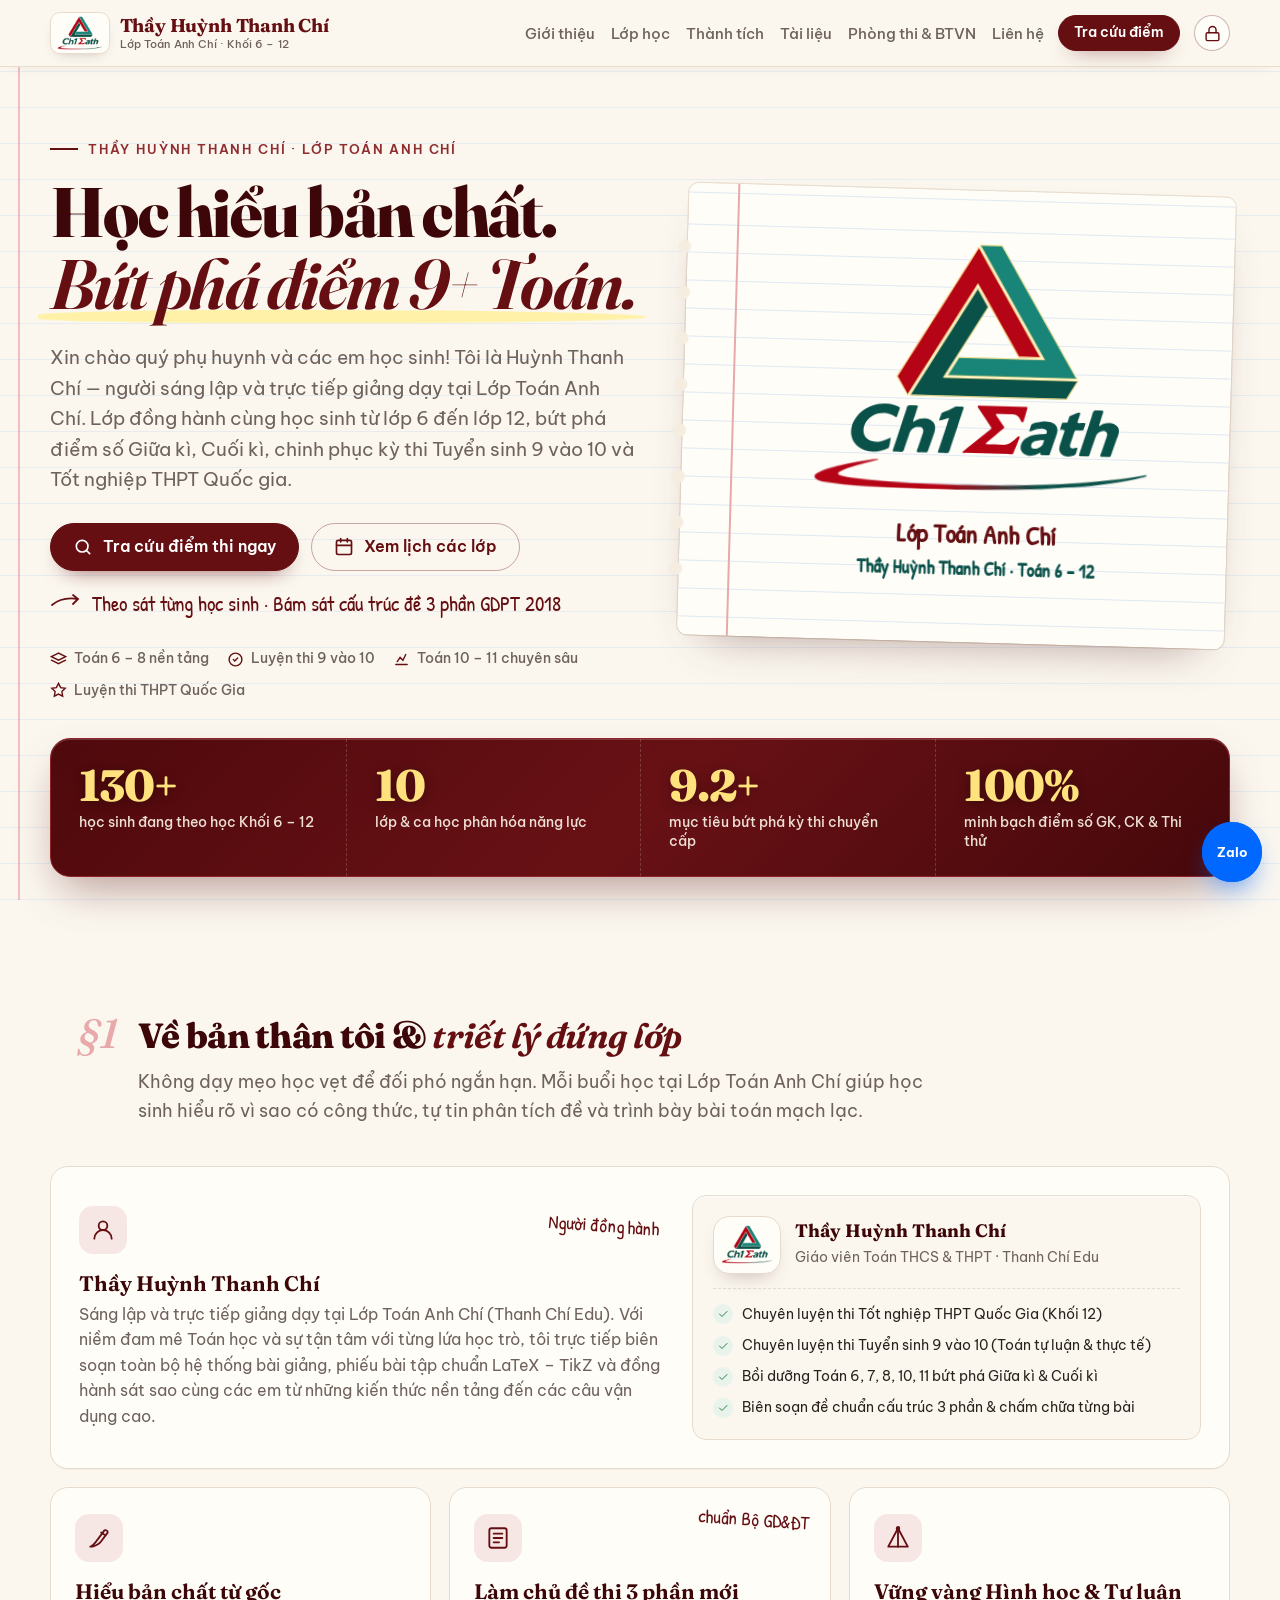
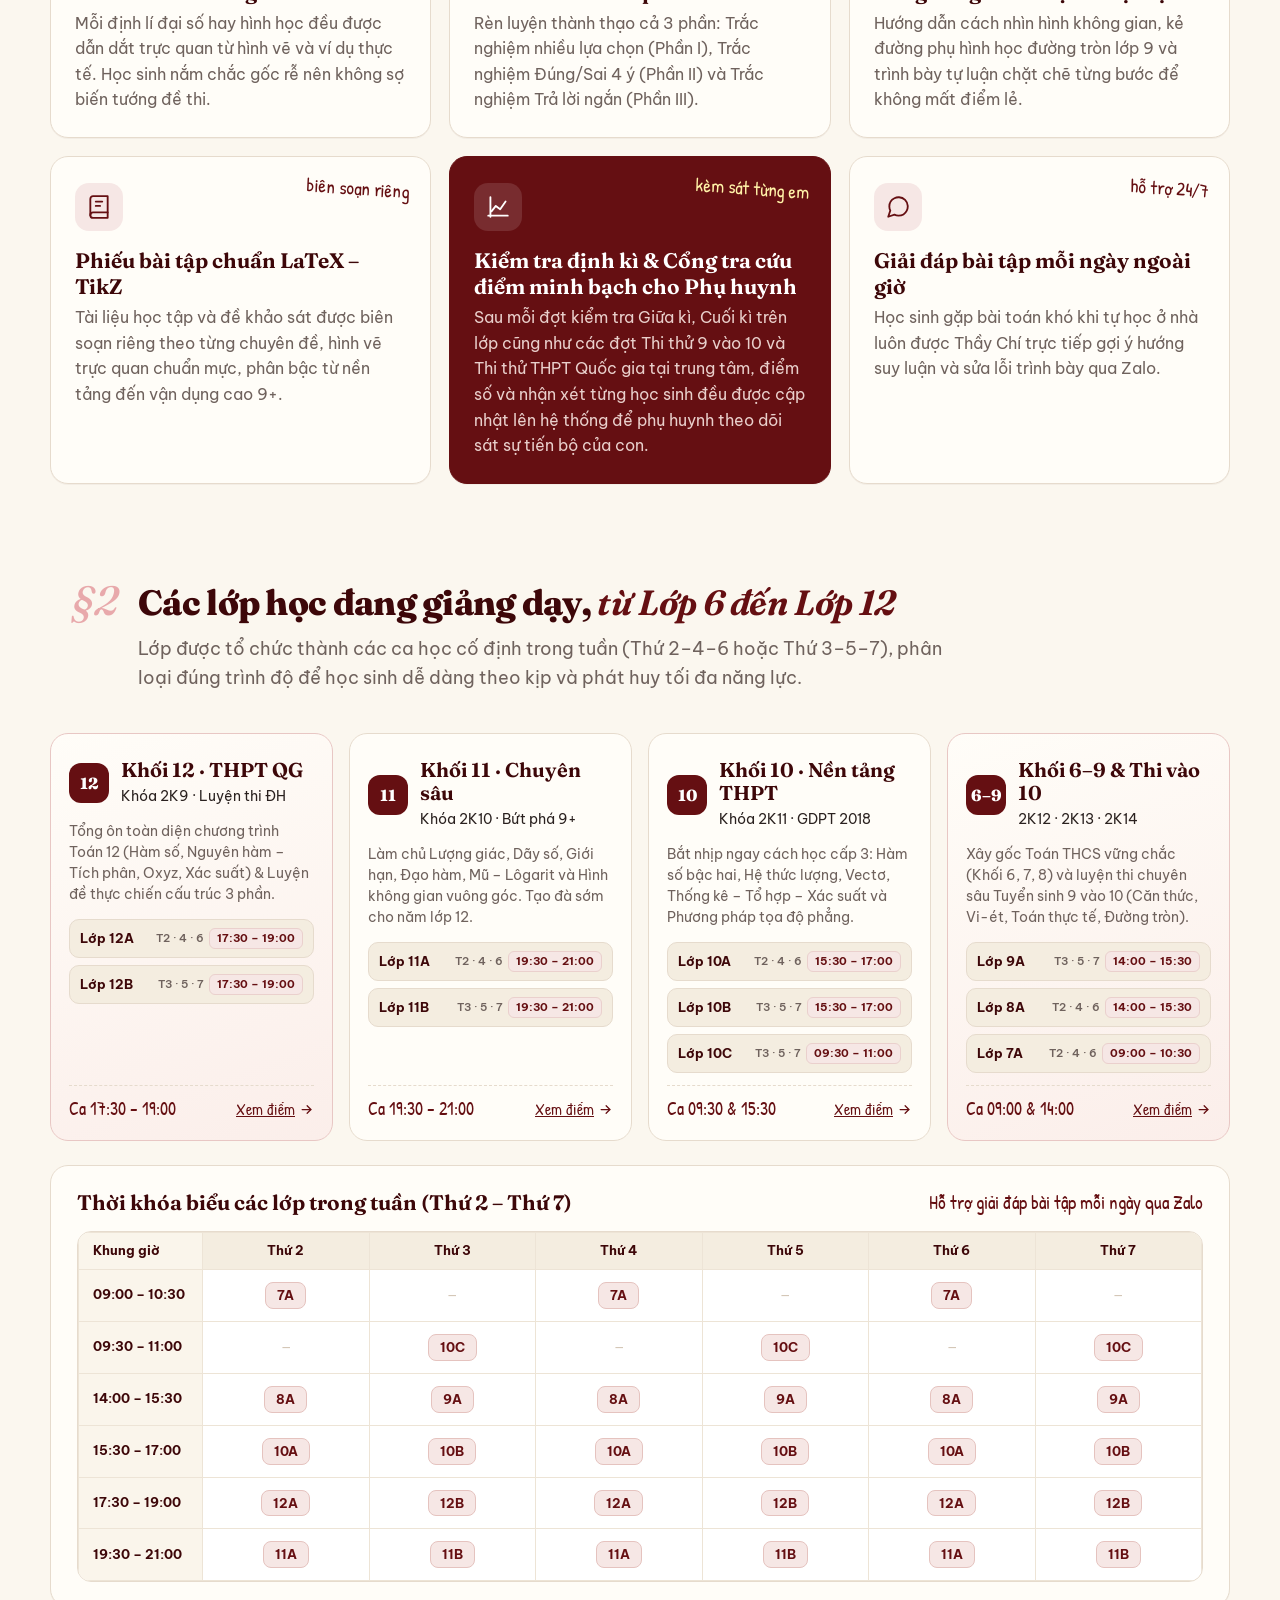
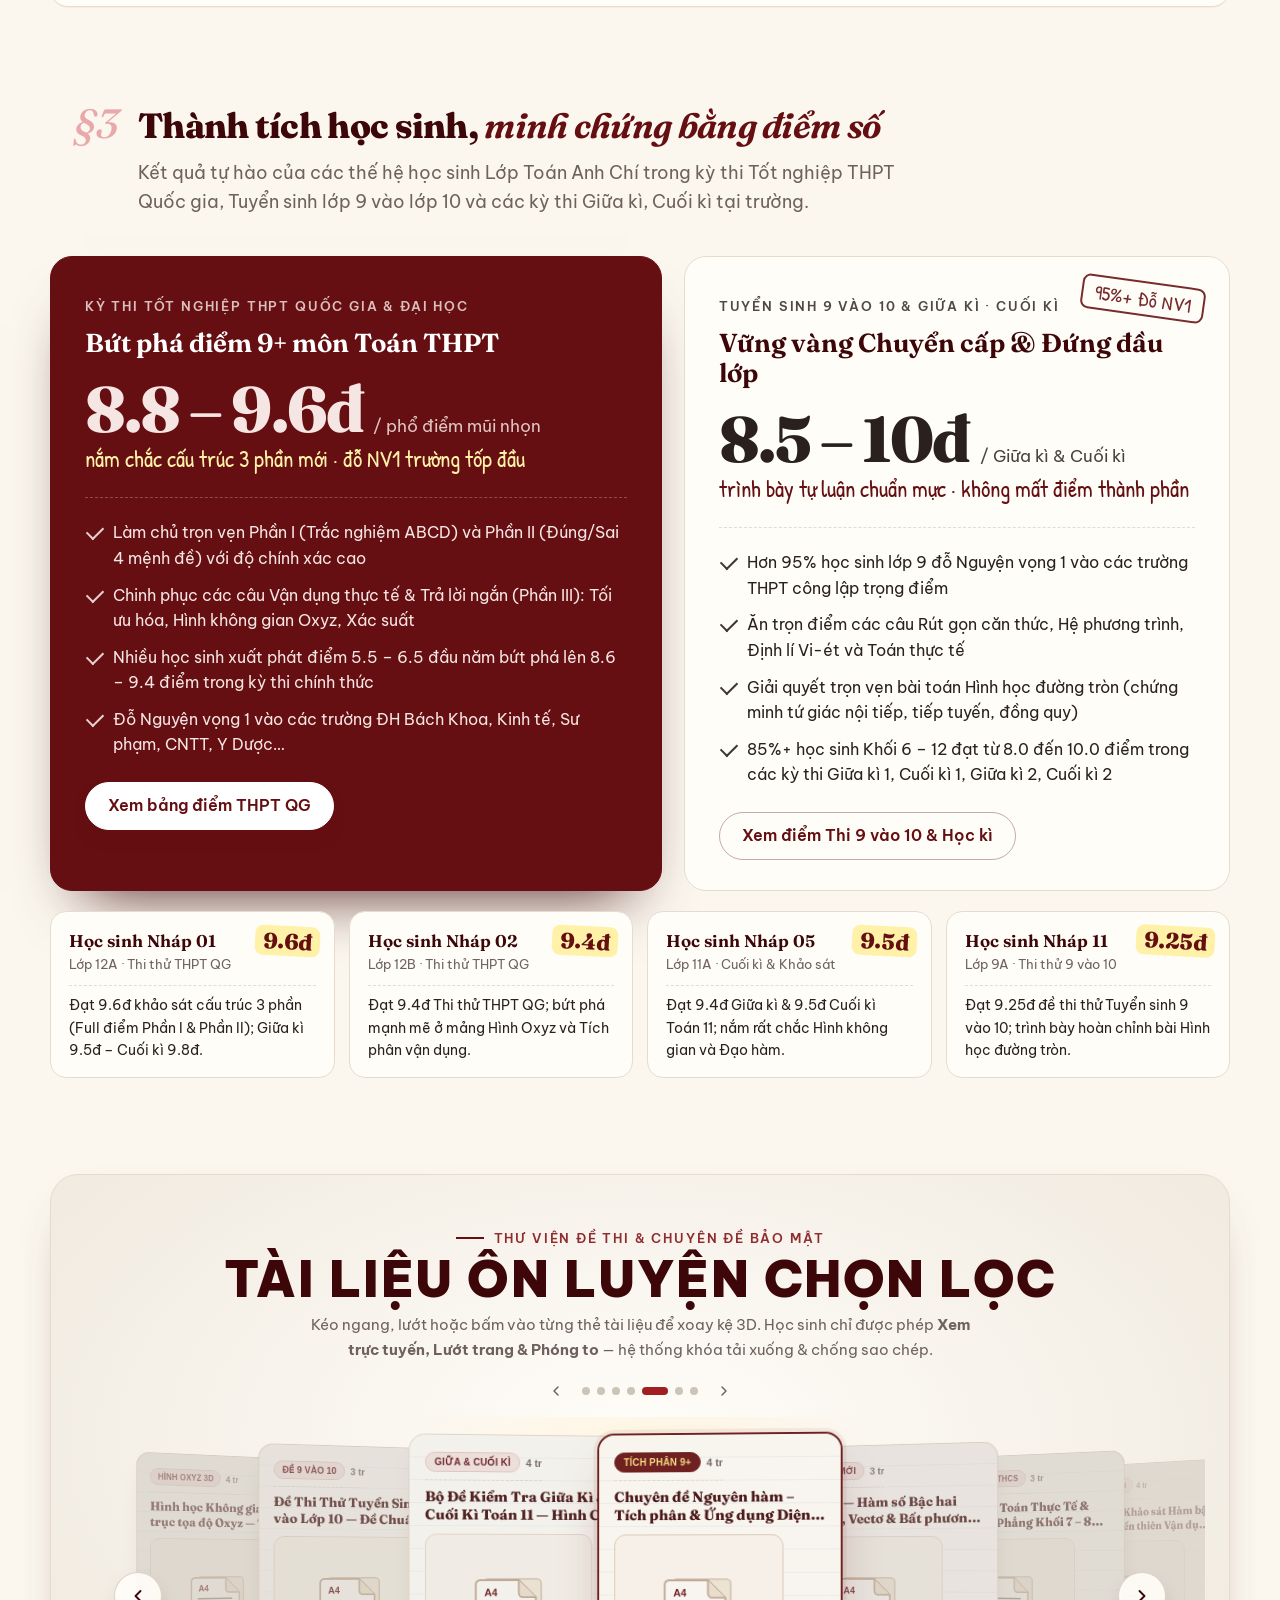
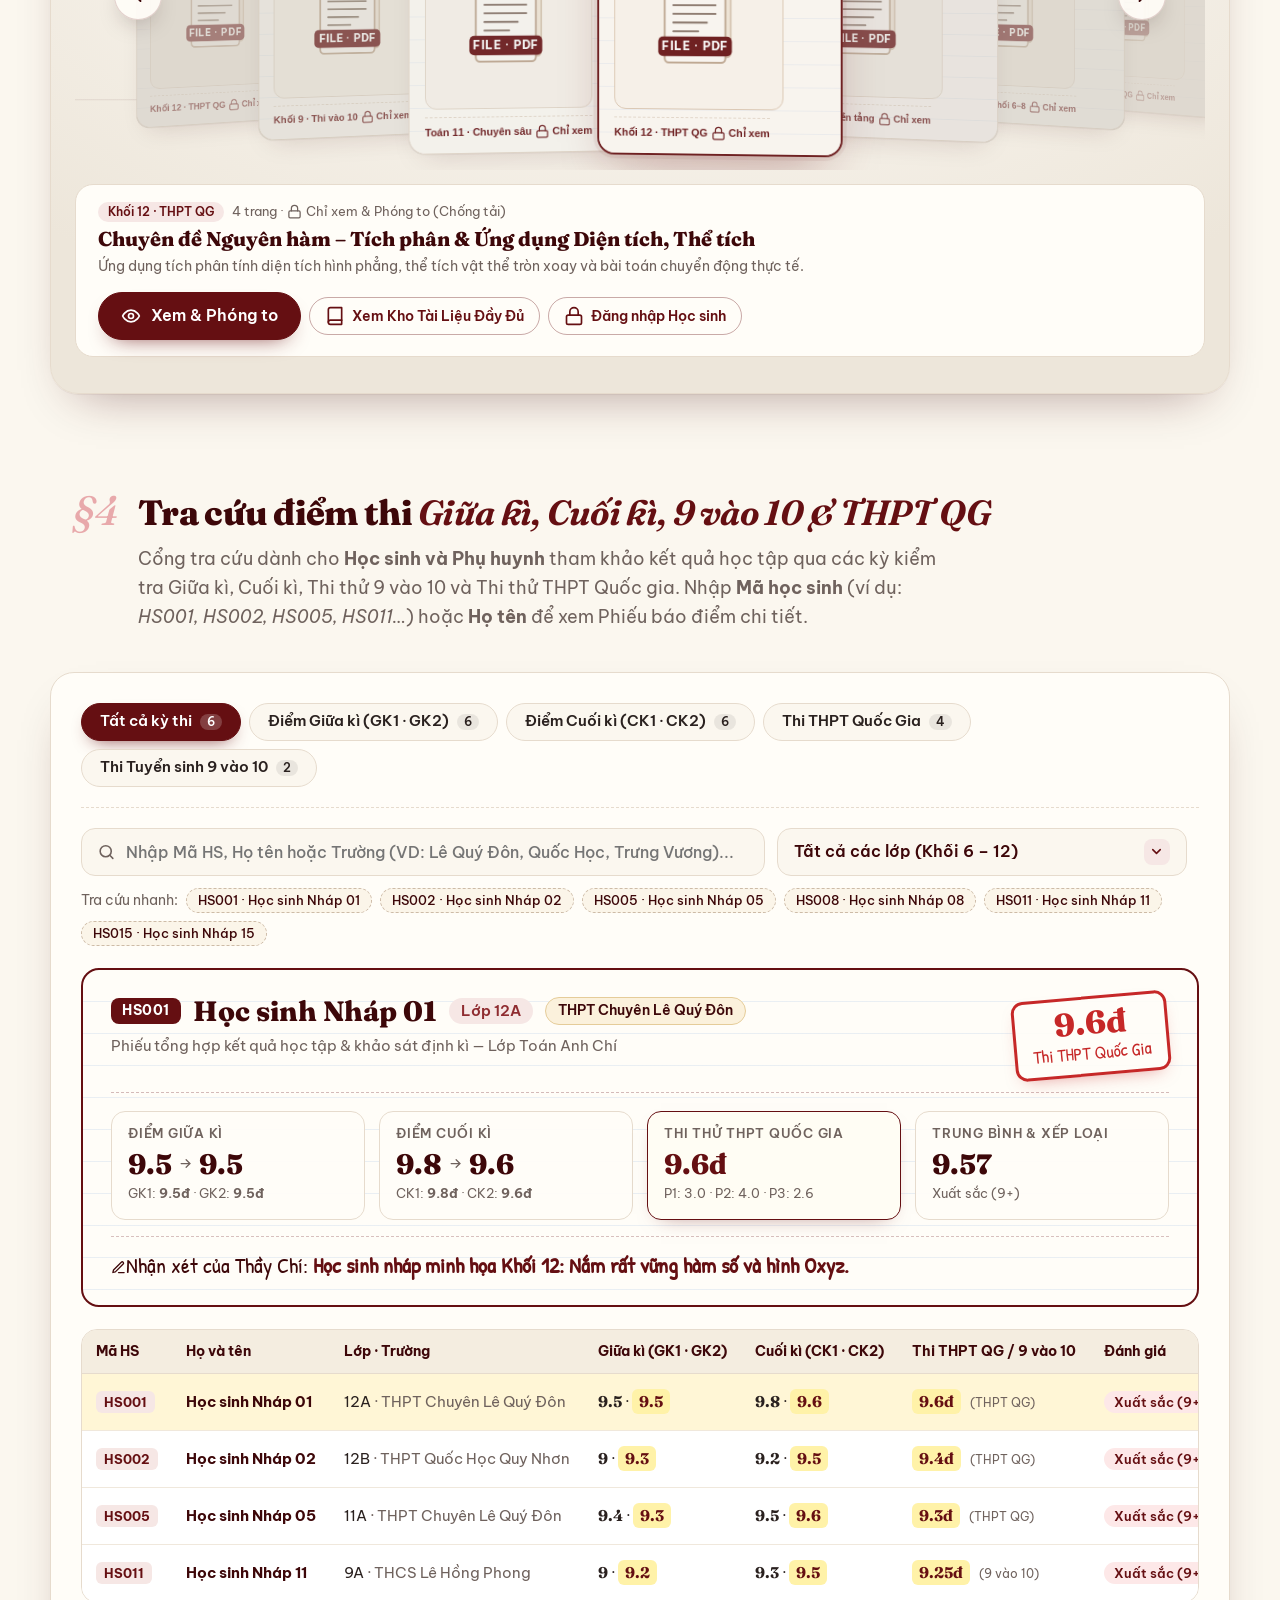
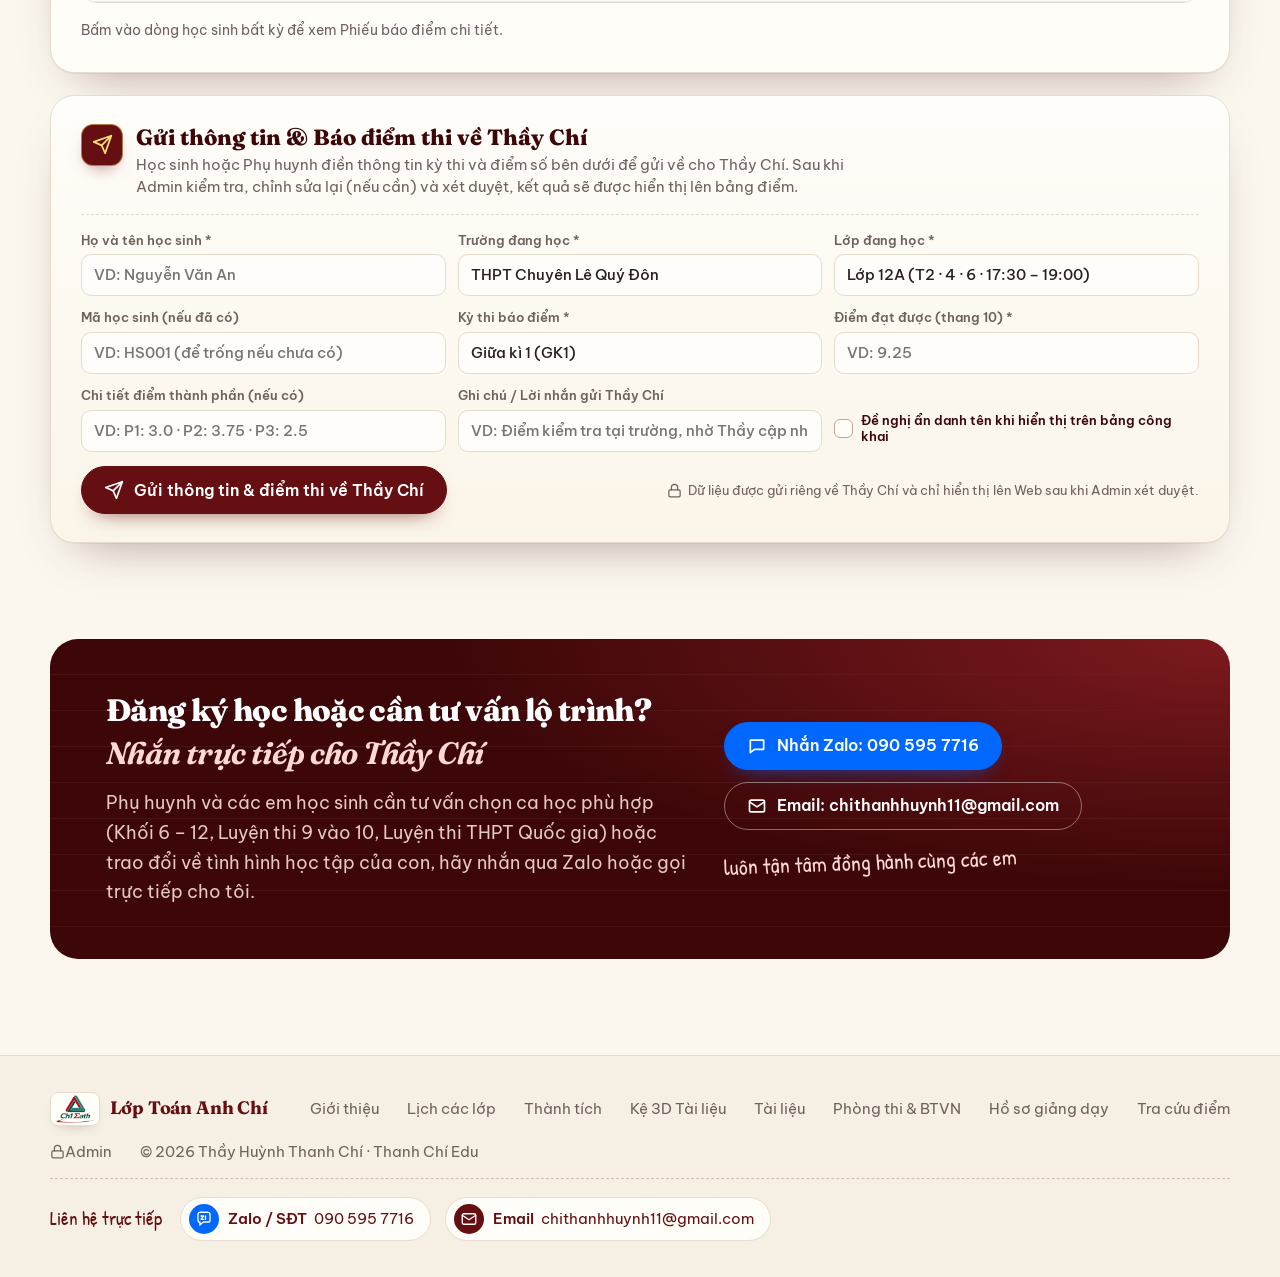
==== commit c03eb25e: "feat(hero-sheet): restore original 6-diagram cube layout, create large centered Penrose logo slide w" ====
--- a/index.html
+++ b/index.html
@@ -233,12 +233,12 @@
 .penrose-beam-1, .penrose-beam-2, .penrose-beam-3, .ch1-sigma-pulse, .ch1-logo-breathe {
   transform-box: fill-box; transform-origin: center;
 }
-.penrose-beam-1 { animation: penrose-in-1 .7s .12s cubic-bezier(.22,1,.36,1) both, penrose-glow-1 4.2s 1.1s ease-in-out infinite; }
-.penrose-beam-2 { animation: penrose-in-2 .7s .24s cubic-bezier(.22,1,.36,1) both, penrose-glow-2 4.2s 1.4s ease-in-out infinite; }
-.penrose-beam-3 { animation: penrose-in-3 .7s .36s cubic-bezier(.22,1,.36,1) both, penrose-glow-3 4.2s 1.7s ease-in-out infinite; }
-.ch1-sigma-pulse { animation: pop .45s .58s cubic-bezier(.3,.7,.3,1.6) both, sigma-beat 3.2s 1.4s ease-in-out infinite; }
-.ch1-swoosh-wipe { clip-path: inset(0 100% 0 0); animation: write .75s .68s cubic-bezier(.22,1,.36,1) forwards; }
-.ch1-logo-breathe { animation: float-item 4.5s .9s ease-in-out infinite; }
+.penrose-beam-1 { animation: penrose-in-1 .55s .06s cubic-bezier(.22,1,.36,1) both, penrose-glow-1 3.6s .85s ease-in-out infinite; }
+.penrose-beam-2 { animation: penrose-in-2 .55s .15s cubic-bezier(.22,1,.36,1) both, penrose-glow-2 3.6s 1.1s ease-in-out infinite; }
+.penrose-beam-3 { animation: penrose-in-3 .55s .24s cubic-bezier(.22,1,.36,1) both, penrose-glow-3 3.6s 1.35s ease-in-out infinite; }
+.ch1-sigma-pulse { animation: pop .4s .4s cubic-bezier(.3,.7,.3,1.6) both, sigma-beat 2.8s 1.0s ease-in-out infinite; }
+.ch1-swoosh-wipe { clip-path: inset(0 100% 0 0); animation: write .6s .48s cubic-bezier(.22,1,.36,1) forwards; }
+.ch1-logo-breathe { animation: float-item 4.0s .7s ease-in-out infinite; }
 @keyframes penrose-in-1 { from { opacity: 0; transform: translate(-10px, -6px) scale(.84); } to { opacity: 1; transform: translate(0, 0) scale(1); } }
 @keyframes penrose-in-2 { from { opacity: 0; transform: translate(10px, -6px) scale(.84); } to { opacity: 1; transform: translate(0, 0) scale(1); } }
 @keyframes penrose-in-3 { from { opacity: 0; transform: translate(0, 11px) scale(.84); } to { opacity: 1; transform: translate(0, 0) scale(1); } }
@@ -6350,7 +6350,7 @@
 // 3. conics: Ba đường Conic (Elip, Hypebol, Parabol chính tắc y² = 2px & đường chuẩn Δ).
 // 4. probability: Quy tắc tính xác suất, 2 viên xúc xắc 3D, Biểu đồ Venn & Sơ đồ cây Bayes.
 // ============================================================================
-const SHEET_ORDER = ["cube", "circle_parabola", "conics", "probability"];
+const SHEET_ORDER = ["brand_logo", "cube", "circle_parabola", "conics", "probability"];
 let activeSheetIdx = 0;
 let heroSheetTimer = null;
 
@@ -6378,6 +6378,34 @@
 }
 
 const SHEET_SLIDES = {
+  brand_logo: {
+    svg: `
+      <defs>
+        <linearGradient id="ch1-swoosh-grad" gradientUnits="userSpaceOnUse" x1="126" y1="270" x2="442" y2="270">
+          <stop offset="0%" stop-color="#B50415"/>
+          <stop offset="38%" stop-color="#B50415"/>
+          <stop offset="68%" stop-color="#0A5149"/>
+          <stop offset="100%" stop-color="#0A5149"/>
+        </linearGradient>
+      </defs>
+
+      <!-- LOGO CÁ NHÂN ĐỘNG: TAM GIÁC PENROSE 3 MÀU & Ch1 Σath TO RÕ, HÀI HÒA CHÍNH GIỮA TRANG VỞ (KHÔNG VÒNG TRÒN, KHÔNG CARD BO TRÒN, KHÔNG HÌNH VẼ BÊN DƯỚI) -->
+      <g class="ch1-logo-breathe">
+        <path class="penrose-beam-1" d="M202.7,178.6 L277.06,54.02 L338.61,157.12 L317.75,157.12 L277.06,88.93 L213.12,196.07 Z" fill="#B50415"/>
+        <path class="penrose-beam-2" d="M299.12,52.0 L373.48,176.58 L250.42,176.58 L260.84,159.14 L342.2,159.14 L278.26,52.0 Z" fill="#198578"/>
+        <path class="penrose-beam-3" d="M364.27,196.07 L215.53,196.07 L277.06,92.97 L287.5,110.44 L246.81,178.6 L374.68,178.6 Z" fill="#0A5149"/>
+        <path class="draw" d="M202.7,178.6 L277.06,54.02 L338.61,157.12 L317.75,157.12 L277.06,88.93 L213.12,196.07 Z M299.12,52.0 L373.48,176.58 L250.42,176.58 L260.84,159.14 L342.2,159.14 L278.26,52.0 Z M364.27,196.07 L215.53,196.07 L277.06,92.97 L287.5,110.44 L246.81,178.6 L374.68,178.6 Z" stroke="#ffe27d" stroke-width="1.15" stroke-opacity="0.72" style="--len:1800;--at:.08s;--dur:.65s"/>
+        <path class="pop" d="M206.07,208.51 C206.02,210.08 205.21,211.66 204.72,213.17 C204.19,214.72 203.93,216.44 202.98,217.76 C201.77,217.32 200.78,216.53 199.62,215.93 C197.95,215.07 196.09,214.4 194.21,214.12 C191.24,213.7 187.99,213.8 185.09,214.68 C178.13,216.77 171.85,223.47 172.06,231.06 C172.1,232.33 172.33,233.56 172.75,234.77 C174.56,240.31 181.36,242.22 186.58,241.5 L190.31,240.62 L193.79,239.25 C195.14,238.55 196.51,237.62 197.95,237.25 L198.2,237.76 L197.88,240.18 C197.55,242.45 197.27,244.91 196.58,247.09 C190.06,250.99 181.82,252.1 174.54,250.06 C170.22,248.85 166.23,246.53 163.61,242.8 C162.22,240.85 161.41,238.74 160.78,236.46 C160.08,234.0 160.29,231.31 160.59,228.81 C160.99,225.7 162.54,222.38 164.24,219.76 C165.74,217.44 167.44,215.12 169.6,213.36 C176.05,208.04 183.98,205.05 192.36,204.98 C195.28,204.96 198.11,205.33 200.92,206.12 C202.77,206.63 204.7,207.14 206.07,208.51 Z M223.07,206.05 C223.16,207.44 222.58,208.86 222.14,210.15 L220.59,215.77 C219.94,217.67 219.01,219.76 218.99,221.73 L220.43,220.8 C222.0,219.88 223.74,219.04 225.51,218.53 C230.38,217.09 237.29,218.2 239.5,223.42 C241.03,227.04 239.68,230.71 238.59,234.21 L235.95,242.61 L234.7,246.32 C234.23,247.67 234.02,249.01 233.33,250.24 C231.54,250.64 229.57,250.41 227.74,250.43 C226.32,250.48 224.63,250.66 223.3,250.24 C223.05,248.71 224.02,246.9 224.53,245.4 L228.08,233.84 C228.76,232.22 229.48,229.48 228.32,227.88 C227.83,227.23 226.99,226.74 226.25,226.46 C225.37,226.14 224.35,226.23 223.44,226.3 C220.96,226.46 218.27,227.9 216.92,230.06 C216.09,231.43 215.76,233.08 215.28,234.58 L212.24,244.47 C211.66,246.37 211.24,248.5 210.27,250.24 C208.55,250.68 206.6,250.45 204.84,250.43 C203.35,250.43 201.8,250.59 200.36,250.24 C200.29,249.04 200.85,247.92 201.19,246.69 L203.42,239.43 L209.96,217.46 L212.33,209.62 C212.61,208.72 212.68,207.35 213.4,206.67 C214.12,205.98 215.04,205.82 216.0,205.82 L219.92,205.82 C221.03,205.82 222.05,205.72 223.07,206.05 Z M266.73,206.28 C266.73,207.67 266.11,209.02 265.76,210.36 L262.7,220.43 C261.7,224.19 260.54,227.9 259.36,231.61 L256.76,240.18 L254.93,246.3 C254.53,247.69 254.18,249.01 253.46,250.24 C251.63,250.71 249.57,250.43 247.69,250.43 C246.25,250.43 244.69,250.62 243.37,250.15 C243.37,248.99 243.88,248.02 244.23,246.9 L245.81,241.68 L250.75,225.1 L252.19,220.25 C252.54,219.2 252.91,218.39 253.0,217.28 L252.49,217.18 L249.89,218.09 C247.99,218.72 245.92,219.48 243.93,219.67 C243.81,218.2 244.51,216.65 245.02,215.21 C245.39,214.19 245.55,213.19 246.11,212.24 C248.08,211.2 250.29,210.62 252.3,209.67 L259.19,206.0 L263.3,205.98 C264.48,205.98 265.69,205.82 266.73,206.28 Z M399.53,206.28 C399.62,207.76 398.97,209.16 398.58,210.55 L396.7,217.46 C396.4,218.69 395.89,219.76 395.87,220.99 C397.28,220.18 398.58,219.06 400.13,218.48 C404.89,216.79 410.69,216.86 413.85,221.36 L414.54,222.47 C415.72,225.61 414.31,229.22 413.27,232.17 L409.48,243.72 C408.86,245.67 408.44,247.88 407.4,249.66 C405.86,250.01 404.15,249.83 402.55,249.83 C401.04,249.85 399.42,250.01 397.93,249.69 C397.68,248.06 398.65,246.44 399.11,244.84 L403.06,232.17 C403.75,230.13 404.59,227.44 402.55,225.88 L401.43,225.3 C398.51,224.42 394.89,226.93 393.57,229.39 L392.9,231.24 L391.48,235.91 L389.0,243.72 C388.4,245.7 387.93,247.81 387.1,249.66 C385.38,250.06 383.31,249.85 381.53,249.83 C380.18,249.83 378.86,249.97 377.61,249.59 C377.65,248.46 378.02,247.46 378.35,246.35 L380.21,240.2 L386.54,219.32 L389.0,210.73 C389.32,209.6 389.51,207.7 390.39,206.84 C390.83,206.4 391.5,206.07 392.13,205.98 L395.1,206.0 C396.56,206.02 398.21,205.75 399.53,206.28 Z M377.61,208.69 C377.77,209.71 377.38,210.8 377.07,211.87 C376.49,213.91 375.52,216.07 375.38,218.18 C377.75,218.76 380.44,217.95 382.83,218.55 C382.97,219.57 382.62,220.34 382.27,221.36 L380.97,225.26 C378.44,225.84 375.7,225.19 373.13,225.56 C372.34,227.25 371.88,229.22 371.37,231.06 L369.49,237.21 C369.0,238.92 368.37,240.41 369.35,242.05 C371.58,243.33 373.62,242.22 375.89,241.87 C376.05,243.45 375.29,245.26 374.82,246.86 L374.15,248.57 C373.43,249.41 372.09,249.69 371.09,249.99 C367.33,251.1 362.23,250.8 359.84,247.27 C358.14,244.77 358.65,241.94 359.35,239.25 L361.72,231.24 C362.27,229.43 363.11,227.55 363.27,225.7 C361.88,225.35 360.35,225.68 359.0,225.19 C359.07,223.82 359.65,222.52 360.04,221.17 C360.35,220.22 360.49,219.43 361.04,218.6 L365.64,218.2 C366.66,216.3 366.8,214.01 367.75,212.06 L372.94,209.81 C374.57,209.11 375.8,208.44 377.61,208.69 Z M349.54,249.69 C348.17,250.1 346.66,249.92 345.22,249.92 C343.8,249.92 342.32,250.1 341.0,249.69 C340.79,248.94 340.93,248.25 340.95,247.46 C339.93,247.81 339.12,248.53 338.14,249.01 C336.82,249.66 335.48,250.13 334.04,250.48 C329.21,251.61 322.76,249.57 321.95,244.1 L321.88,242.05 C322.74,234.07 332.02,230.69 338.89,230.06 L345.78,229.76 C346.52,228.34 346.94,226.37 345.22,225.33 L343.16,224.86 C339.88,224.47 336.33,225.37 333.3,226.58 C332.14,227.02 331.04,227.67 329.82,227.69 C329.75,226.84 330.09,226.02 330.33,225.12 C330.67,223.66 331.04,222.13 331.72,220.8 C333.16,220.04 334.71,219.55 336.26,219.09 C340.39,217.86 345.27,217.09 349.49,218.25 C352.25,219.02 354.99,220.39 356.05,223.24 C357.26,226.44 355.89,229.27 355.08,232.36 L349.54,249.69 Z M331.83,241.31 L332.02,242.43 C333.06,244.61 336.54,244.03 338.33,243.4 C339.95,242.82 341.79,241.68 342.71,240.18 L344.04,235.91 C343.85,235.81 343.83,235.67 343.53,235.63 C342.2,235.44 340.74,235.67 339.44,235.93 C336.73,236.46 333.43,236.95 332.14,239.8 L331.83,241.31 Z" fill="#0A5149" fill-rule="evenodd" style="--at:.34s"/>
+        <path class="ch1-sigma-pulse" d="M327.33,204.7 C327.43,206.3 326.73,207.88 326.34,209.44 L325.48,212.98 L324.87,214.84 C324.55,216.21 324.32,217.6 323.81,218.9 C323.16,219.11 322.79,219.13 322.14,219.06 C321.39,218.09 321.07,216.88 320.44,215.84 C319.77,214.68 318.82,213.7 317.7,212.98 C315.57,211.59 313.23,211.85 310.77,211.85 L302.02,211.87 C300.51,211.87 299.05,211.73 297.54,211.99 C297.59,212.29 297.38,212.24 297.54,212.59 C298.08,213.75 298.94,214.56 299.66,215.58 L304.02,221.73 C304.74,222.73 305.62,223.49 305.92,224.68 C304.94,226.05 303.48,226.93 302.25,228.06 C298.87,231.27 295.32,234.26 291.86,237.39 L288.66,240.18 C288.45,240.38 288.47,240.57 288.38,240.73 C289.63,241.06 290.86,241.01 292.16,240.99 L296.43,240.96 L303.14,240.99 C304.64,240.99 306.13,241.1 307.61,240.82 C308.84,240.59 309.96,240.06 311.14,239.64 C311.9,239.36 312.55,238.74 313.18,238.27 C314.64,237.18 315.99,236.05 317.29,234.79 C317.98,234.12 318.63,232.94 319.7,232.84 C320.12,232.8 320.4,232.96 320.77,233.1 L320.81,233.61 L319.98,235.91 L318.49,239.8 C317.64,241.82 317.01,243.96 316.13,245.95 L315.83,247.09 C315.55,247.97 315.18,248.85 314.69,249.62 C312.95,249.94 311.05,249.78 309.28,249.76 L302.02,249.76 L279.49,249.76 L270.93,249.73 C269.75,249.73 268.36,250.01 267.2,249.66 L266.69,249.32 L266.94,248.76 L269.24,246.76 C270.77,245.42 272.37,244.14 273.9,242.82 C278.75,238.62 283.67,234.47 288.54,230.32 C290.31,228.81 292.49,227.48 293.83,225.65 C293.41,224.75 292.76,224.03 292.16,223.24 L291.72,222.29 L291.05,221.55 L288.98,218.39 L283.76,211.13 L281.26,207.58 C280.54,206.63 279.94,205.98 279.94,204.77 C280.19,204.66 280.19,204.49 280.56,204.4 L283.76,204.4 L292.53,204.42 L315.43,204.42 L323.06,204.4 C324.53,204.4 325.94,204.24 327.33,204.7 Z" fill="#B50415" fill-rule="evenodd"/>
+        <g class="ch1-swoosh-wipe">
+          <path d="M187.11,258.2 C184.58,259.34 181.78,259.69 179.15,260.57 L173.38,262.26 C168.23,263.7 163.1,265.44 158.11,267.32 C155.86,268.15 153.66,269.13 151.52,270.27 C150.41,270.85 149.23,271.5 149.04,272.82 L149.27,273.3 C150.29,274.46 152.13,274.58 153.54,274.95 L156.77,275.56 C160.15,276.2 163.66,276.6 167.11,276.83 L177.95,277.83 C188.13,278.55 198.29,278.94 208.48,279.38 L219.17,279.8 C241.21,280.26 263.25,280.4 285.32,280.13 L303.78,279.87 C329.05,279.13 354.27,277.55 379.44,275.25 C389.18,274.37 398.88,272.98 408.6,271.73 C413.54,271.1 418.65,270.59 423.52,269.59 L437.6,267.13 C439.18,266.9 441.52,266.0 442.85,266.53 C442.27,267.71 439.81,268.13 438.44,268.5 C434.38,269.59 430.36,270.71 426.23,271.61 C414.05,274.3 401.83,276.32 389.44,277.92 C384.08,278.59 378.72,279.34 373.32,279.68 C363.2,280.31 353.11,281.66 342.97,282.14 C291.77,284.58 240.43,286.13 189.15,284.44 C173.96,283.93 158.6,283.77 143.52,281.7 C138.97,281.1 130.62,281.24 127.28,277.55 C126.37,276.58 126.56,274.98 127.42,274.05 L128.56,273.14 L131.48,271.5 C133.98,270.2 136.65,269.24 139.3,268.32 C145.44,266.18 151.78,264.54 158.11,263.07 C163.12,261.94 168.13,260.78 173.22,259.87 L181.01,258.53 C183.03,258.2 185.07,257.74 187.11,258.2 Z" fill="url(#ch1-swoosh-grad)"/>
+        </g>
+        <text class="pop m-tex" x="282" y="336" text-anchor="middle" font-size="25" font-weight="bold" fill="#650f12" style="--at:.58s">Lớp Toán Anh Chí</text>
+        <text class="pop m-tex" x="282" y="366" text-anchor="middle" font-size="18.5" font-weight="bold" fill="#0A5149" style="--at:.66s">Thầy Huỳnh Thanh Chí · Toán 6 – 12</text>
+      </g>
+    `
+  },
+
   cube: {
     svg: `
       <defs>
@@ -6389,167 +6417,151 @@
           <animateTransform attributeName="patternTransform" type="translate" from="0 0" to="6 -6" dur="2.6s" repeatCount="indefinite" additive="sum"/>
           <line x1="0" y1="0" x2="0" y2="6" stroke="#1f5fbf" stroke-width="1.2" stroke-opacity="0.42"/>
         </pattern>
-        <linearGradient id="ch1-swoosh-grad" x1="0%" y1="0%" x2="100%" y2="0%">
-          <stop offset="0%" stop-color="#B50415"/>
-          <stop offset="38%" stop-color="#B50415"/>
-          <stop offset="68%" stop-color="#0A5149"/>
-          <stop offset="100%" stop-color="#0A5149"/>
-        </linearGradient>
       </defs>
 
-      <!-- 1. [0.05s -> 0.65s] HÌNH HỘP ABCD.A'B'C'D' & THIẾT DIỆN (ACD') CHUẨN NÉT LIỀN / NÉT ĐỨT -->
+      <!-- 1. [0.05s -> 0.55s] HÌNH HỘP ABCD.A'B'C'D' & THIẾT DIỆN (ACD') CHUẨN NÉT LIỀN / NÉT ĐỨT -->
       <g class="float-slow">
-        <g class="pop" style="--at:.25s">
+        <g class="pop" style="--at:.22s">
           <polygon class="venn-inter-pulse" points="96,98 164,130 196,30" fill="rgba(198,40,40,0.17)"/>
         </g>
         <path class="draw-dash" d="M96 30V98M96 98L64 130M96 98H196" stroke="#6f625d" stroke-width="1.55" style="--at:.15s"/>
-        <path class="draw" d="M96 30L64 62H164L196 30Z M64 62V130H164V62 M164 130L196 98V30" stroke="#1f5fbf" stroke-width="2.15" style="--len:720;--at:.05s;--dur:.5s"/>
-        <path class="draw" d="M164 130L196 30" stroke="#c62828" stroke-width="2.4" style="--len:140;--at:.22s;--dur:.28s"/>
-        <path class="draw-dash" d="M96 98L164 130M96 98L196 30" stroke="#c62828" stroke-width="2.0" style="--at:.28s"/>
-        <circle class="pop" cx="96" cy="98" r="3.4" fill="#c62828" style="--at:.35s"/>
-        <circle class="pop" cx="164" cy="130" r="3.6" fill="#c62828" style="--at:.35s"/>
-        <circle class="pop" cx="196" cy="30" r="3.6" fill="#c62828" style="--at:.35s"/>
-        <text class="pop m-tex" x="86" y="23" font-size="13" fill="#2a211f" style="--at:.38s">A'</text>
-        <text class="pop m-tex" x="46" y="65" font-size="13" fill="#2a211f" style="--at:.38s">B'</text>
-        <text class="pop m-tex" x="153" y="76" font-size="12.5" fill="#2a211f" style="--at:.38s">C'</text>
-        <text class="pop m-tex" x="203" y="28" font-size="13" font-weight="bold" fill="#c62828" style="--at:.38s">D'</text>
-        <text class="pop m-tex" x="80" y="95" font-size="13" font-weight="bold" fill="#c62828" style="--at:.42s">A</text>
-        <text class="pop m-tex" x="48" y="138" font-size="13" fill="#2a211f" style="--at:.42s">B</text>
-        <text class="pop m-tex" x="164" y="145" text-anchor="middle" font-size="13" font-weight="bold" fill="#c62828" style="--at:.42s">C</text>
-        <text class="pop m-tex" x="203" y="102" font-size="13" fill="#2a211f" style="--at:.42s">D</text>
+        <path class="draw" d="M96 30L64 62H164L196 30Z M64 62V130H164V62 M164 130L196 98V30" stroke="#1f5fbf" stroke-width="2.15" style="--len:720;--at:.05s;--dur:.45s"/>
+        <path class="draw" d="M164 130L196 30" stroke="#c62828" stroke-width="2.4" style="--len:140;--at:.2s;--dur:.25s"/>
+        <path class="draw-dash" d="M96 98L164 130M96 98L196 30" stroke="#c62828" stroke-width="2.0" style="--at:.25s"/>
+        <circle class="pop" cx="96" cy="98" r="3.4" fill="#c62828" style="--at:.32s"/>
+        <circle class="pop" cx="164" cy="130" r="3.6" fill="#c62828" style="--at:.32s"/>
+        <circle class="pop" cx="196" cy="30" r="3.6" fill="#c62828" style="--at:.32s"/>
+        <text class="pop m-tex" x="86" y="23" font-size="13" fill="#2a211f" style="--at:.36s">A'</text>
+        <text class="pop m-tex" x="46" y="65" font-size="13" fill="#2a211f" style="--at:.36s">B'</text>
+        <text class="pop m-tex" x="153" y="76" font-size="12.5" fill="#2a211f" style="--at:.36s">C'</text>
+        <text class="pop m-tex" x="203" y="28" font-size="13" font-weight="bold" fill="#c62828" style="--at:.36s">D'</text>
+        <text class="pop m-tex" x="80" y="95" font-size="13" font-weight="bold" fill="#c62828" style="--at:.4s">A</text>
+        <text class="pop m-tex" x="48" y="138" font-size="13" fill="#2a211f" style="--at:.4s">B</text>
+        <text class="pop m-tex" x="164" y="145" text-anchor="middle" font-size="13" font-weight="bold" fill="#c62828" style="--at:.4s">C</text>
+        <text class="pop m-tex" x="203" y="102" font-size="13" fill="#2a211f" style="--at:.4s">D</text>
       </g>
 
-      <!-- 2. [0.1s -> 0.85s] HIỆU ỨNG LOGO CÁ NHÂN ĐỘNG: TAM GIÁC PENROSE 3 MÀU & THƯƠNG HIỆU Ch1 Σath -->
-      <g class="ch1-logo-breathe">
-        <rect class="pop" x="276" y="14" width="224" height="128" rx="9" fill="rgba(255,253,248,0.94)" stroke="#d8c7b4" stroke-width="1.5" style="--at:.08s"/>
-        <circle class="draw-dash" cx="388" cy="54" r="36" stroke="#d8c7b4" stroke-width="1.1" style="--at:.25s"/>
-        <!-- 3 Thanh Dầm Bất Khả Thi Tam Giác Penrose ghép khớp 3D -->
-        <path class="penrose-beam-1" d="M359.29,65.84 L386.21,20.73 L408.5,58.06 L400.94,58.06 L386.21,33.37 L363.06,72.16 Z" fill="#B50415"/>
-        <path class="penrose-beam-2" d="M394.2,20.0 L421.12,65.11 L376.57,65.11 L380.34,58.79 L409.8,58.79 L386.65,20.0 Z" fill="#198578"/>
-        <path class="penrose-beam-3" d="M417.79,72.16 L363.93,72.16 L386.21,34.83 L389.99,41.16 L375.26,65.84 L421.56,65.84 Z" fill="#0A5149"/>
-        <path class="draw" d="M359.29,65.84 L386.21,20.73 L408.5,58.06 L400.94,58.06 L386.21,33.37 L363.06,72.16 Z M394.2,20.0 L421.12,65.11 L376.57,65.11 L380.34,58.79 L409.8,58.79 L386.65,20.0 Z M417.79,72.16 L363.93,72.16 L386.21,34.83 L389.99,41.16 L375.26,65.84 L421.56,65.84 Z" stroke="#ffe27d" stroke-width="0.7" stroke-opacity="0.75" style="--len:680;--at:.15s;--dur:.75s"/>
-        <!-- Tên thương hiệu Ch1 Σath Vector & Dải lụa chuyển sắc Đỏ - Xanh -->
-        <path class="pop" d="M360.51,76.67 C360.49,77.24 360.2,77.81 360.02,78.35 C359.83,78.92 359.73,79.54 359.39,80.02 C358.95,79.86 358.59,79.57 358.17,79.35 C357.57,79.04 356.89,78.8 356.21,78.7 C355.14,78.55 353.96,78.58 352.91,78.9 C350.39,79.66 348.12,82.08 348.19,84.83 C348.21,85.29 348.29,85.74 348.44,86.18 C349.1,88.18 351.56,88.87 353.45,88.61 L354.8,88.29 L356.06,87.8 C356.55,87.54 357.05,87.21 357.57,87.07 L357.66,87.26 L357.54,88.13 C357.42,88.96 357.32,89.85 357.07,90.64 C354.71,92.05 351.73,92.45 349.09,91.71 C347.53,91.27 346.08,90.43 345.13,89.08 C344.63,88.38 344.34,87.61 344.11,86.79 C343.86,85.9 343.93,84.92 344.04,84.02 C344.19,82.89 344.75,81.69 345.36,80.74 C345.91,79.9 346.52,79.06 347.3,78.42 C349.64,76.5 352.51,75.41 355.54,75.39 C356.6,75.38 357.63,75.52 358.64,75.8 C359.31,75.99 360.01,76.17 360.51,76.67 Z M366.66,75.78 C366.7,76.28 366.49,76.79 366.33,77.26 L365.77,79.3 C365.53,79.98 365.19,80.74 365.19,81.45 L365.71,81.12 C366.28,80.78 366.91,80.48 367.55,80.3 C369.31,79.77 371.81,80.18 372.61,82.07 C373.17,83.38 372.68,84.71 372.28,85.97 L371.33,89.01 L370.87,90.36 C370.7,90.85 370.63,91.33 370.38,91.78 C369.73,91.92 369.02,91.84 368.35,91.85 C367.84,91.86 367.23,91.93 366.75,91.78 C366.66,91.22 367.01,90.57 367.19,90.02 L368.48,85.84 C368.72,85.25 368.98,84.26 368.56,83.68 C368.39,83.45 368.08,83.27 367.81,83.17 C367.5,83.05 367.13,83.08 366.8,83.11 C365.9,83.17 364.93,83.69 364.44,84.47 C364.14,84.97 364.02,85.56 363.84,86.11 L362.74,89.69 C362.53,90.38 362.38,91.15 362.03,91.78 C361.41,91.94 360.7,91.85 360.06,91.85 C359.52,91.85 358.96,91.9 358.44,91.78 C358.42,91.34 358.62,90.94 358.74,90.49 L359.55,87.86 L361.92,79.91 L362.77,77.07 C362.88,76.74 362.9,76.25 363.16,76.0 C363.42,75.75 363.76,75.69 364.1,75.69 L365.52,75.69 C365.92,75.69 366.29,75.66 366.66,75.78 Z M382.47,75.86 C382.47,76.36 382.25,76.85 382.12,77.34 L381.01,80.98 C380.65,82.34 380.23,83.69 379.8,85.03 L378.86,88.13 L378.2,90.35 C378.05,90.85 377.93,91.33 377.67,91.78 C377.0,91.95 376.26,91.85 375.58,91.85 C375.06,91.85 374.49,91.91 374.01,91.74 C374.01,91.32 374.2,90.97 374.32,90.57 L374.9,88.68 L376.69,82.67 L377.21,80.92 C377.33,80.54 377.47,80.24 377.5,79.84 L377.32,79.81 L376.37,80.14 C375.69,80.36 374.94,80.64 374.22,80.71 C374.17,80.18 374.43,79.61 374.61,79.09 C374.74,78.72 374.8,78.36 375.01,78.02 C375.72,77.64 376.52,77.43 377.25,77.09 L379.74,75.76 L381.23,75.75 C381.66,75.75 382.09,75.69 382.47,75.86 Z M430.55,75.86 C430.59,76.4 430.35,76.9 430.21,77.41 L429.53,79.91 C429.42,80.35 429.24,80.74 429.23,81.19 C429.74,80.89 430.21,80.49 430.77,80.28 C432.49,79.67 434.59,79.69 435.74,81.32 L435.99,81.72 C436.42,82.86 435.91,84.17 435.53,85.23 L434.16,89.42 C433.93,90.12 433.78,90.92 433.4,91.57 C432.85,91.69 432.23,91.63 431.65,91.63 C431.1,91.64 430.51,91.69 429.97,91.58 C429.88,90.99 430.24,90.4 430.4,89.82 L431.83,85.23 C432.08,84.5 432.39,83.52 431.65,82.96 L431.24,82.75 C430.18,82.43 428.87,83.34 428.4,84.23 L428.15,84.9 L427.64,86.59 L426.74,89.42 C426.52,90.13 426.35,90.9 426.05,91.57 C425.43,91.71 424.68,91.64 424.04,91.63 C423.55,91.63 423.07,91.68 422.62,91.54 C422.63,91.13 422.77,90.77 422.89,90.37 L423.56,88.14 L425.85,80.58 L426.74,77.47 C426.86,77.06 426.93,76.37 427.24,76.06 C427.4,75.9 427.65,75.78 427.87,75.75 L428.95,75.76 C429.48,75.77 430.08,75.67 430.55,75.86 Z M422.62,76.73 C422.68,77.1 422.53,77.5 422.42,77.88 C422.21,78.62 421.86,79.4 421.81,80.17 C422.67,80.38 423.64,80.09 424.51,80.3 C424.56,80.67 424.43,80.95 424.3,81.32 L423.83,82.73 C422.92,82.94 421.93,82.71 421.0,82.84 C420.71,83.45 420.54,84.17 420.36,84.83 L419.68,87.06 C419.5,87.68 419.27,88.22 419.63,88.81 C420.43,89.27 421.17,88.87 421.99,88.75 C422.05,89.32 421.78,89.97 421.61,90.55 L421.36,91.17 C421.1,91.48 420.62,91.58 420.26,91.69 C418.9,92.09 417.05,91.98 416.18,90.7 C415.57,89.8 415.75,88.77 416.01,87.8 L416.86,84.9 C417.06,84.24 417.37,83.56 417.43,82.89 C416.92,82.76 416.37,82.88 415.88,82.71 C415.9,82.21 416.11,81.74 416.26,81.25 C416.37,80.91 416.42,80.62 416.62,80.32 L418.28,80.18 C418.65,79.49 418.7,78.66 419.05,77.95 L420.93,77.14 C421.52,76.88 421.96,76.64 422.62,76.73 Z M412.45,91.58 C411.96,91.73 411.41,91.66 410.89,91.66 C410.38,91.66 409.84,91.73 409.36,91.58 C409.29,91.31 409.34,91.06 409.34,90.77 C408.97,90.9 408.68,91.16 408.33,91.33 C407.85,91.57 407.36,91.74 406.84,91.86 C405.09,92.27 402.76,91.53 402.46,89.55 L402.44,88.81 C402.75,85.92 406.11,84.7 408.6,84.47 L411.09,84.36 C411.36,83.85 411.51,83.13 410.89,82.76 L410.14,82.59 C408.96,82.45 407.67,82.77 406.57,83.21 C406.15,83.37 405.76,83.6 405.31,83.61 C405.29,83.3 405.41,83.01 405.5,82.68 C405.62,82.15 405.76,81.6 406.0,81.12 C406.52,80.84 407.08,80.66 407.65,80.5 C409.14,80.05 410.91,79.77 412.44,80.19 C413.44,80.47 414.43,80.97 414.81,82.0 C415.25,83.16 414.75,84.18 414.46,85.3 L412.45,91.58 Z M406.04,88.54 L406.11,88.95 C406.49,89.74 407.75,89.53 408.4,89.3 C408.98,89.09 409.65,88.68 409.98,88.13 L410.46,86.59 C410.39,86.55 410.39,86.5 410.28,86.49 C409.8,86.42 409.27,86.5 408.8,86.6 C407.82,86.79 406.62,86.96 406.15,88.0 L406.04,88.54 Z" fill="#0A5149" fill-rule="evenodd" style="--at:.48s"/>
-        <path class="ch1-sigma-pulse" d="M404.41,75.29 C404.45,75.87 404.2,76.44 404.05,77.0 L403.74,78.29 L403.52,78.96 C403.41,79.46 403.32,79.96 403.14,80.43 C402.9,80.51 402.77,80.51 402.53,80.49 C402.26,80.14 402.15,79.7 401.92,79.32 C401.68,78.9 401.33,78.55 400.93,78.29 C400.15,77.78 399.31,77.88 398.42,77.88 L395.25,77.88 C394.7,77.88 394.17,77.83 393.63,77.93 C393.64,78.04 393.57,78.02 393.63,78.14 C393.82,78.56 394.13,78.86 394.39,79.23 L395.97,81.45 C396.23,81.82 396.55,82.09 396.66,82.52 C396.31,83.02 395.78,83.34 395.33,83.75 C394.11,84.91 392.82,85.99 391.57,87.12 L390.41,88.13 C390.34,88.21 390.34,88.28 390.31,88.33 C390.76,88.45 391.21,88.43 391.68,88.43 L393.22,88.42 L395.65,88.43 C396.2,88.43 396.74,88.47 397.27,88.37 C397.72,88.28 398.12,88.09 398.55,87.94 C398.83,87.84 399.06,87.61 399.29,87.44 C399.82,87.05 400.31,86.64 400.78,86.18 C401.03,85.94 401.26,85.51 401.65,85.48 C401.8,85.46 401.9,85.52 402.04,85.57 L402.05,85.76 L401.75,86.59 L401.21,88.0 C400.9,88.73 400.68,89.5 400.36,90.22 L400.25,90.64 C400.15,90.95 400.01,91.27 399.84,91.55 C399.21,91.67 398.52,91.61 397.88,91.6 L395.25,91.6 L387.09,91.6 L383.99,91.59 C383.56,91.59 383.06,91.69 382.64,91.57 L382.46,91.44 L382.55,91.24 L383.38,90.52 C383.93,90.03 384.51,89.57 385.07,89.09 C386.82,87.57 388.6,86.07 390.37,84.56 C391.01,84.02 391.8,83.54 392.28,82.87 C392.13,82.55 391.9,82.29 391.68,82.0 L391.52,81.66 L391.28,81.39 L390.53,80.24 L388.64,77.62 L387.73,76.33 C387.47,75.99 387.25,75.75 387.25,75.31 C387.34,75.27 387.34,75.21 387.48,75.18 L388.64,75.18 L391.81,75.19 L400.1,75.19 L402.87,75.18 C403.4,75.18 403.91,75.12 404.41,75.29 Z" fill="#B50415" fill-rule="evenodd"/>
-        <g class="ch1-swoosh-wipe">
-          <path d="M353.64,94.66 C352.73,95.07 351.71,95.2 350.76,95.52 L348.67,96.13 C346.81,96.65 344.95,97.28 343.14,97.96 C342.33,98.26 341.53,98.62 340.76,99.03 C340.36,99.24 339.93,99.47 339.86,99.95 L339.94,100.13 C340.31,100.55 340.98,100.59 341.49,100.72 L342.66,100.94 C343.88,101.18 345.15,101.32 346.4,101.4 L350.33,101.77 C354.01,102.03 357.69,102.17 361.38,102.33 L365.25,102.48 C373.23,102.65 381.21,102.7 389.2,102.6 L395.89,102.5 C405.04,102.24 414.17,101.66 423.28,100.83 C426.81,100.51 430.32,100.01 433.84,99.56 C435.63,99.33 437.48,99.14 439.24,98.78 L444.34,97.89 C444.91,97.81 445.76,97.48 446.24,97.67 C446.03,98.1 445.14,98.25 444.64,98.39 C443.17,98.78 441.72,99.19 440.22,99.51 C435.81,100.49 431.39,101.22 426.9,101.8 C424.96,102.04 423.02,102.31 421.06,102.44 C417.4,102.66 413.75,103.15 410.08,103.33 C391.54,104.21 372.95,104.77 354.38,104.16 C348.88,103.97 343.32,103.92 337.86,103.17 C336.21,102.95 333.19,103.0 331.98,101.66 C331.65,101.31 331.72,100.73 332.03,100.4 L332.44,100.07 L333.5,99.47 C334.41,99.0 335.37,98.66 336.33,98.32 C338.56,97.55 340.85,96.95 343.14,96.42 C344.96,96.01 346.77,95.59 348.61,95.26 L351.43,94.78 C352.17,94.66 352.9,94.49 353.64,94.66 Z" fill="url(#ch1-swoosh-grad)"/>
-        </g>
-        <text class="pop m-tex" x="388" y="131" text-anchor="middle" font-size="11.8" font-weight="bold" fill="#650f12" style="--at:.75s">Thương hiệu Ch1 Math · Toán 6 – 12</text>
+      <!-- 2. [0.12s -> 0.65s] HỆ TRỤC KHÔNG GIAN OXYZ & VECTƠ OM(x_0; y_0; z_0) NHƯ BAN ĐẦU -->
+      <g class="float-alt">
+        <path class="draw" d="M352 94V20M352 94H482M352 94L298 138" stroke="#3b3534" stroke-width="1.65" style="--len:320;--at:.12s;--dur:.38s"/>
+        <path class="draw" d="m348 27 4-7 4 7m123 63 7 4-7 4m-173 36-8 2 2-8" stroke="#3b3534" stroke-width="1.45" style="--len:50;--at:.32s;--dur:.18s"/>
+        <path class="draw-dash" d="M320 120H398L430 94M352 94L398 120V64L352 38" stroke="#2e7d4f" stroke-width="1.45" style="--at:.36s"/>
+        <path class="draw" d="M352 94L398 64" stroke="#c62828" stroke-width="2.25" style="--len:70;--at:.42s;--dur:.22s"/>
+        <circle class="pop" cx="320" cy="120" r="3.1" fill="#2e7d4f" style="--at:.46s"/>
+        <circle class="pop" cx="430" cy="94" r="3.1" fill="#2e7d4f" style="--at:.46s"/>
+        <circle class="pop" cx="352" cy="38" r="3.1" fill="#2e7d4f" style="--at:.46s"/>
+        <circle class="pop" cx="398" cy="120" r="3.3" fill="#1f5fbf" style="--at:.48s"/>
+        <circle class="pop" cx="398" cy="64" r="3.9" fill="#c62828" style="--at:.5s"/>
+        <text class="pop m-tex" x="360" y="26" font-size="13.5" fill="#3b3534" style="--at:.42s">z</text>
+        <text class="pop m-tex" x="485" y="90" font-size="13.5" fill="#3b3534" style="--at:.42s">y</text>
+        <text class="pop m-tex" x="284" y="140" font-size="13.5" fill="#3b3534" style="--at:.42s">x</text>
+        <text class="pop m-tex" x="336" y="89" font-size="12.5" fill="#6f625d" style="--at:.42s">O</text>
+        <text class="pop m-tex" x="296" y="118" font-size="12" fill="#2e7d4f" style="--at:.48s">${svgTexSub("x", "0")}</text>
+        <text class="pop m-tex" x="426" y="83" font-size="12" fill="#2e7d4f" style="--at:.48s">${svgTexSub("y", "0")}</text>
+        <text class="pop m-tex" x="328" y="42" font-size="12" fill="#2e7d4f" style="--at:.48s">${svgTexSub("z", "0")}</text>
+        <text class="pop m-tex" x="406" y="133" font-size="12" fill="#1f5fbf" style="--at:.52s">M'(${svgTexSub("x", "0", "m-rm", "; ")}${svgTexSub("y", "0", "m-rm", "; 0)")}</text>
+        <text class="pop m-tex" x="407" y="61" font-size="12.8" font-weight="bold" fill="#c62828" style="--at:.56s">M(${svgTexSub("x", "0", "m-rm", "; ")}${svgTexSub("y", "0", "m-rm", "; ")}${svgTexSub("z", "0", "m-rm", ")")}</text>
       </g>
 
-      <!-- 3. [0.2s -> 0.8s] HÌNH CHÓP TỨ GIÁC S.ABCD & ĐƯỜNG CAO SO ⊥ (ABCD) -->
+      <!-- 3. [0.18s -> 0.72s] HÌNH CHÓP TỨ GIÁC S.ABCD & ĐƯỜNG CAO SO ⊥ (ABCD) -->
       <g class="float-slow">
-        <g class="pop" style="--at:.35s">
+        <g class="pop" style="--at:.32s">
           <polygon class="venn-inter-pulse" points="144,158 184,270 224,232" fill="rgba(31,95,191,0.11)"/>
         </g>
-        <path class="draw-dash" d="M104 232L64 270M104 232H224M144 158L104 232" stroke="#6f625d" stroke-width="1.5" style="--at:.25s"/>
-        <path class="draw-dash" d="M104 232L184 270M64 270L224 232" stroke="#2e7d4f" stroke-width="1.35" style="--at:.3s"/>
-        <path class="draw-dash" d="M144 158V251" stroke="#c62828" stroke-width="2" style="--at:.32s"/>
-        <path class="draw" d="M144 242L152 240.2L152 249.1" stroke="#c62828" stroke-width="1.3" style="--len:25;--at:.4s;--dur:.2s"/>
-        <path class="draw" d="M144 158L64 270H184L224 232Z M144 158L184 270" stroke="#1f5fbf" stroke-width="2.15" style="--len:680;--at:.18s;--dur:.5s"/>
-        <circle class="pop" cx="144" cy="158" r="3.6" fill="#c62828" style="--at:.45s"/>
-        <circle class="pop" cx="144" cy="251" r="3.4" fill="#c62828" style="--at:.45s"/>
-        <circle class="pop" cx="104" cy="232" r="3.0" fill="#6f625d" style="--at:.45s"/>
-        <circle class="pop" cx="64" cy="270" r="3.4" fill="#1f5fbf" style="--at:.45s"/>
-        <circle class="pop" cx="184" cy="270" r="3.4" fill="#1f5fbf" style="--at:.45s"/>
-        <circle class="pop" cx="224" cy="232" r="3.4" fill="#1f5fbf" style="--at:.45s"/>
-        <text class="pop m-tex" x="144" y="150" text-anchor="middle" font-size="13.5" font-weight="bold" fill="#c62828" style="--at:.5s">S</text>
-        <text class="pop m-tex" x="90" y="228" font-size="13" fill="#6f625d" style="--at:.5s">A</text>
-        <text class="pop m-tex" x="49" y="275" font-size="13" fill="#2a211f" style="--at:.5s">B</text>
-        <text class="pop m-tex" x="189" y="279" font-size="13" fill="#2a211f" style="--at:.5s">C</text>
-        <text class="pop m-tex" x="230" y="236" font-size="13" fill="#2a211f" style="--at:.5s">D</text>
-        <text class="pop m-tex" x="144" y="266" text-anchor="middle" font-size="12.5" font-weight="bold" fill="#c62828" style="--at:.52s">O</text>
+        <path class="draw-dash" d="M104 232L64 270M104 232H224M144 158L104 232" stroke="#6f625d" stroke-width="1.5" style="--at:.24s"/>
+        <path class="draw-dash" d="M104 232L184 270M64 270L224 232" stroke="#2e7d4f" stroke-width="1.35" style="--at:.28s"/>
+        <path class="draw-dash" d="M144 158V251" stroke="#c62828" stroke-width="2" style="--at:.3s"/>
+        <path class="draw" d="M144 242L152 240.2L152 249.1" stroke="#c62828" stroke-width="1.3" style="--len:25;--at:.38s;--dur:.18s"/>
+        <path class="draw" d="M144 158L64 270H184L224 232Z M144 158L184 270" stroke="#1f5fbf" stroke-width="2.15" style="--len:680;--at:.18s;--dur:.45s"/>
+        <circle class="pop" cx="144" cy="158" r="3.6" fill="#c62828" style="--at:.44s"/>
+        <circle class="pop" cx="144" cy="251" r="3.4" fill="#c62828" style="--at:.44s"/>
+        <circle class="pop" cx="104" cy="232" r="3.0" fill="#6f625d" style="--at:.44s"/>
+        <circle class="pop" cx="64" cy="270" r="3.4" fill="#1f5fbf" style="--at:.44s"/>
+        <circle class="pop" cx="184" cy="270" r="3.4" fill="#1f5fbf" style="--at:.44s"/>
+        <circle class="pop" cx="224" cy="232" r="3.4" fill="#1f5fbf" style="--at:.44s"/>
+        <text class="pop m-tex" x="144" y="150" text-anchor="middle" font-size="13.5" font-weight="bold" fill="#c62828" style="--at:.48s">S</text>
+        <text class="pop m-tex" x="90" y="228" font-size="13" fill="#6f625d" style="--at:.48s">A</text>
+        <text class="pop m-tex" x="49" y="275" font-size="13" fill="#2a211f" style="--at:.48s">B</text>
+        <text class="pop m-tex" x="189" y="279" font-size="13" fill="#2a211f" style="--at:.48s">C</text>
+        <text class="pop m-tex" x="230" y="236" font-size="13" fill="#2a211f" style="--at:.48s">D</text>
+        <text class="pop m-tex" x="144" y="266" text-anchor="middle" font-size="12.5" font-weight="bold" fill="#c62828" style="--at:.5s">O</text>
       </g>
 
-      <!-- 4. [0.25s -> 0.9s] ĐỒ THỊ HÀM BẬC BA y = x³ − 3x & BẢNG BIẾN THIÊN CHUẨN -->
+      <!-- 4. [0.24s -> 0.8s] BẢNG BIẾN THIÊN HÀM BẬC 3 RỘNG THOÁNG NHƯ BAN ĐẦU -->
       <g class="float-alt">
-        <path class="draw" d="M276 216H374M324 274V158" stroke="#3b3534" stroke-width="1.45" style="--len:240;--at:.25s;--dur:.35s"/>
-        <path class="draw" d="m368 212 6 4-6 4M320 164l4-6 4 6" stroke="#3b3534" stroke-width="1.3" style="--len:30;--at:.4s;--dur:.18s"/>
-        <path class="draw-dash" d="M304 216V182H324 M344 216V250H324" stroke="#2e7d4f" stroke-width="1.25" style="--at:.45s"/>
-        <path class="draw" d="M286 258 C293 196, 298 182, 304 182 C312 182, 318 202, 324 216 C330 230, 336 250, 344 250 C350 250, 355 236, 362 174" stroke="#c62828" stroke-width="2.25" style="--len:210;--at:.32s;--dur:.5s"/>
-        <circle class="pop" cx="304" cy="182" r="3" fill="#c62828" style="--at:.55s"/>
-        <circle class="pop" cx="324" cy="216" r="2.6" fill="#1f5fbf" style="--at:.55s"/>
-        <circle class="pop" cx="344" cy="250" r="3" fill="#1f5fbf" style="--at:.55s"/>
-        <text class="pop m-tex" x="331" y="166" font-size="11.5" fill="#3b3534" style="--at:.55s">y</text>
-        <text class="pop m-tex" x="369" y="230" font-size="11.5" fill="#3b3534" style="--at:.55s">x</text>
-        <text class="pop m-tex" x="301" y="229" text-anchor="middle" font-size="10.5" font-weight="bold" fill="#2a211f" style="--at:.58s">−1</text>
-        <text class="pop m-tex" x="345" y="212" text-anchor="middle" font-size="10.5" font-weight="bold" fill="#2a211f" style="--at:.58s">1</text>
-        <text class="pop m-tex" x="332" y="185" font-size="10.5" font-weight="bold" fill="#c62828" style="--at:.58s">2</text>
-        <text class="pop m-tex" x="313" y="254" text-anchor="end" font-size="10.5" font-weight="bold" fill="#1f5fbf" style="--at:.58s">−2</text>
-
-        <rect class="pop" x="382" y="158" width="120" height="116" rx="5" fill="rgba(255,253,248,0.96)" stroke="#3b3534" stroke-width="1.45" style="--at:.3s"/>
-        <path class="draw" d="M382 181H502M382 204H502M402 158V274" stroke="#3b3534" stroke-width="1.25" style="--len:380;--at:.35s;--dur:.38s"/>
-        <text class="pop m-tex" x="392" y="174" text-anchor="middle" font-size="12" font-weight="bold" fill="#650f12" style="--at:.45s">x</text>
-        <text class="pop m-tex" x="414" y="174" text-anchor="middle" font-size="10.5" fill="#2a211f" style="--at:.48s">−∞</text>
-        <text class="pop m-tex" x="439" y="174" text-anchor="middle" font-size="11.2" font-weight="bold" fill="#2a211f" style="--at:.48s">−1</text>
-        <text class="pop m-tex" x="466" y="174" text-anchor="middle" font-size="11.2" font-weight="bold" fill="#2a211f" style="--at:.48s">1</text>
-        <text class="pop m-tex" x="490" y="174" text-anchor="middle" font-size="10.5" fill="#2a211f" style="--at:.48s">+∞</text>
-        <text class="pop m-tex" x="392" y="197" text-anchor="middle" font-size="12" font-weight="bold" fill="#650f12" style="--at:.5s">y'</text>
-        <text class="pop m-tex" x="426" y="197" text-anchor="middle" font-size="12.5" font-weight="bold" fill="#c62828" style="--at:.52s">+</text>
-        <text class="pop m-tex" x="439" y="197" text-anchor="middle" font-size="11.2" font-weight="bold" fill="#2a211f" style="--at:.52s">0</text>
-        <text class="pop m-tex" x="452.5" y="197" text-anchor="middle" font-size="12.5" font-weight="bold" fill="#1f5fbf" style="--at:.52s">−</text>
-        <text class="pop m-tex" x="466" y="197" text-anchor="middle" font-size="11.2" font-weight="bold" fill="#2a211f" style="--at:.52s">0</text>
-        <text class="pop m-tex" x="479" y="197" text-anchor="middle" font-size="12.5" font-weight="bold" fill="#c62828" style="--at:.52s">+</text>
-        <text class="pop m-tex" x="392" y="242" text-anchor="middle" font-size="12" font-weight="bold" fill="#650f12" style="--at:.55s">y</text>
-        <text class="pop m-tex" x="413" y="264" text-anchor="middle" font-size="10.5" fill="#2a211f" style="--at:.58s">−∞</text>
-        <text class="pop m-tex" x="439" y="221" text-anchor="middle" font-size="12" font-weight="bold" fill="#c62828" style="--at:.58s">2</text>
-        <text class="pop m-tex" x="466" y="264" text-anchor="middle" font-size="12" font-weight="bold" fill="#1f5fbf" style="--at:.58s">−2</text>
-        <text class="pop m-tex" x="491" y="221" text-anchor="middle" font-size="10.5" fill="#2a211f" style="--at:.58s">+∞</text>
-        <path class="draw" d="M418 253L433 224m-4.5 1 4.5-1-1 4.5" stroke="#c62828" stroke-width="1.6" style="--len:55;--at:.6s;--dur:.2s"/>
-        <path class="draw" d="M445 224L460 253m-4.5-1 4.5 1 1-4.5" stroke="#1f5fbf" stroke-width="1.6" style="--len:55;--at:.65s;--dur:.2s"/>
-        <path class="draw" d="M473 253L487 224m-4.5 1 4.5-1-1 4.5" stroke="#c62828" stroke-width="1.6" style="--len:55;--at:.7s;--dur:.2s"/>
+        <rect class="pop" x="282" y="158" width="218" height="116" rx="5" fill="rgba(255,253,248,0.96)" stroke="#3b3534" stroke-width="1.5" style="--at:.24s"/>
+        <path class="draw" d="M282 182H500M282 206H500M310 158V274" stroke="#3b3534" stroke-width="1.35" style="--len:580;--at:.3s;--dur:.38s"/>
+        <text class="pop m-tex" x="296" y="175" text-anchor="middle" font-size="13.5" font-weight="bold" fill="#650f12" style="--at:.4s">x</text>
+        <text class="pop m-tex" x="326" y="175" text-anchor="middle" font-size="12.5" fill="#2a211f" style="--at:.44s">−∞</text>
+        <text class="pop m-tex" x="374" y="175" text-anchor="middle" font-size="13" font-weight="bold" fill="#2a211f" style="--at:.44s">−1</text>
+        <text class="pop m-tex" x="430" y="175" text-anchor="middle" font-size="13" font-weight="bold" fill="#2a211f" style="--at:.44s">1</text>
+        <text class="pop m-tex" x="480" y="175" text-anchor="middle" font-size="12.5" fill="#2a211f" style="--at:.44s">+∞</text>
+        <text class="pop m-tex" x="296" y="199" text-anchor="middle" font-size="13.5" font-weight="bold" fill="#650f12" style="--at:.46s">y'</text>
+        <text class="pop m-tex" x="350" y="199" text-anchor="middle" font-size="14.5" font-weight="bold" fill="#c62828" style="--at:.5s">+</text>
+        <text class="pop m-tex" x="374" y="199" text-anchor="middle" font-size="13" font-weight="bold" fill="#2a211f" style="--at:.5s">0</text>
+        <text class="pop m-tex" x="402" y="199" text-anchor="middle" font-size="14.5" font-weight="bold" fill="#1f5fbf" style="--at:.5s">−</text>
+        <text class="pop m-tex" x="430" y="199" text-anchor="middle" font-size="13" font-weight="bold" fill="#2a211f" style="--at:.5s">0</text>
+        <text class="pop m-tex" x="456" y="199" text-anchor="middle" font-size="14.5" font-weight="bold" fill="#c62828" style="--at:.5s">+</text>
+        <text class="pop m-tex" x="296" y="244" text-anchor="middle" font-size="13.5" font-weight="bold" fill="#650f12" style="--at:.52s">y</text>
+        <text class="pop m-tex" x="326" y="265" text-anchor="middle" font-size="12.5" fill="#2a211f" style="--at:.55s">−∞</text>
+        <text class="pop m-tex" x="374" y="222" text-anchor="middle" font-size="13.5" font-weight="bold" fill="#c62828" style="--at:.55s">2</text>
+        <text class="pop m-tex" x="430" y="265" text-anchor="middle" font-size="13.5" font-weight="bold" fill="#1f5fbf" style="--at:.55s">−2</text>
+        <text class="pop m-tex" x="480" y="222" text-anchor="middle" font-size="12.5" fill="#2a211f" style="--at:.55s">+∞</text>
+        <path class="draw" d="M338 255L365 225m-6 1 6-1-1 6" stroke="#c62828" stroke-width="1.8" style="--len:70;--at:.56s;--dur:.2s"/>
+        <path class="draw" d="M384 225L418 255m-6-1 6 1 1-6" stroke="#1f5fbf" stroke-width="1.8" style="--len:70;--at:.62s;--dur:.2s"/>
+        <path class="draw" d="M442 255L468 225m-6 1 6-1-1 6" stroke="#c62828" stroke-width="1.8" style="--len:70;--at:.68s;--dur:.2s"/>
       </g>
 
-      <!-- 5. [0.35s -> 0.95s] ĐỒ THỊ TÍCH PHÂN DIỆN TÍCH HÌNH PHẲNG S = ∫_a^b |f(x)| dx -->
+      <!-- 5. [0.32s -> 0.88s] ĐỒ THỊ TÍCH PHÂN DIỆN TÍCH HÌNH PHẲNG S = ∫_a^b |f(x)| dx -->
       <g class="float-slow">
-        <path class="pop" d="M98 376 L98 330 C118 294, 144 304, 162 376 Z" fill="rgba(198,40,40,0.22)" style="--at:.55s"/>
-        <path class="pop" d="M98 376 L98 330 C118 294, 144 304, 162 376 Z" fill="url(#integral-hatch)" style="--at:.58s"/>
-        <path class="pop" d="M162 376 C178 416, 202 412, 218 392 L218 376 Z" fill="rgba(31,95,191,0.20)" style="--at:.58s"/>
-        <path class="pop" d="M162 376 C178 416, 202 412, 218 392 L218 376 Z" fill="url(#rot-hatch)" style="--at:.62s"/>
-        <path class="draw" d="M58 376H252M76 416V296" stroke="#3b3534" stroke-width="1.55" style="--len:340;--at:.35s;--dur:.38s"/>
-        <path class="draw" d="m245 372 7 4-7 4M72 303l4-7 4 7" stroke="#3b3534" stroke-width="1.4" style="--len:35;--at:.5s;--dur:.18s"/>
-        <path class="draw-dash" d="M98 330V376M218 376V392" stroke="#c62828" stroke-width="1.6" style="--at:.52s"/>
-        <path class="draw" d="M82 352 Q90 341, 98 330 C118 294, 144 304, 162 376 C178 416, 202 412, 218 392 Q225 384, 232 372" stroke="#1f5fbf" stroke-width="2.35" style="--len:250;--at:.42s;--dur:.48s"/>
-        <circle class="pop" cx="98" cy="330" r="2.8" fill="#1f5fbf" style="--at:.65s"/>
-        <circle class="pop" cx="98" cy="376" r="3" fill="#c62828" style="--at:.65s"/>
-        <circle class="pop" cx="162" cy="376" r="3" fill="#2a211f" style="--at:.65s"/>
-        <circle class="pop" cx="218" cy="376" r="3" fill="#c62828" style="--at:.65s"/>
-        <circle class="pop" cx="218" cy="392" r="2.8" fill="#1f5fbf" style="--at:.65s"/>
-        <text class="pop m-tex" x="83" y="305" font-size="12.5" fill="#3b3534" style="--at:.65s">y</text>
-        <text class="pop m-tex" x="246" y="392" font-size="12.5" fill="#3b3534" style="--at:.65s">x</text>
-        <text class="pop m-tex" x="63" y="390" font-size="12" fill="#6f625d" style="--at:.65s">O</text>
-        <text class="pop m-tex" x="98" y="392" text-anchor="middle" font-size="12.5" font-weight="bold" fill="#c62828" style="--at:.7s">a</text>
-        <text class="pop m-tex" x="218" y="368" text-anchor="middle" font-size="12.5" font-weight="bold" fill="#c62828" style="--at:.7s">b</text>
-        <g class="pop m-tex" style="--at:.75s">
+        <path class="pop" d="M98 376 L98 330 C118 294, 144 304, 162 376 Z" fill="rgba(198,40,40,0.22)" style="--at:.5s"/>
+        <path class="pop" d="M98 376 L98 330 C118 294, 144 304, 162 376 Z" fill="url(#integral-hatch)" style="--at:.54s"/>
+        <path class="pop" d="M162 376 C178 416, 202 412, 218 392 L218 376 Z" fill="rgba(31,95,191,0.20)" style="--at:.54s"/>
+        <path class="pop" d="M162 376 C178 416, 202 412, 218 392 L218 376 Z" fill="url(#rot-hatch)" style="--at:.58s"/>
+        <path class="draw" d="M58 376H252M76 416V296" stroke="#3b3534" stroke-width="1.55" style="--len:340;--at:.32s;--dur:.35s"/>
+        <path class="draw" d="m245 372 7 4-7 4M72 303l4-7 4 7" stroke="#3b3534" stroke-width="1.4" style="--len:35;--at:.46s;--dur:.16s"/>
+        <path class="draw-dash" d="M98 330V376M218 376V392" stroke="#c62828" stroke-width="1.6" style="--at:.48s"/>
+        <path class="draw" d="M82 352 Q90 341, 98 330 C118 294, 144 304, 162 376 C178 416, 202 412, 218 392 Q225 384, 232 372" stroke="#1f5fbf" stroke-width="2.35" style="--len:250;--at:.38s;--dur:.42s"/>
+        <circle class="pop" cx="98" cy="330" r="2.8" fill="#1f5fbf" style="--at:.6s"/>
+        <circle class="pop" cx="98" cy="376" r="3" fill="#c62828" style="--at:.6s"/>
+        <circle class="pop" cx="162" cy="376" r="3" fill="#2a211f" style="--at:.6s"/>
+        <circle class="pop" cx="218" cy="376" r="3" fill="#c62828" style="--at:.6s"/>
+        <circle class="pop" cx="218" cy="392" r="2.8" fill="#1f5fbf" style="--at:.6s"/>
+        <text class="pop m-tex" x="83" y="305" font-size="12.5" fill="#3b3534" style="--at:.6s">y</text>
+        <text class="pop m-tex" x="246" y="392" font-size="12.5" fill="#3b3534" style="--at:.6s">x</text>
+        <text class="pop m-tex" x="63" y="390" font-size="12" fill="#6f625d" style="--at:.6s">O</text>
+        <text class="pop m-tex" x="98" y="392" text-anchor="middle" font-size="12.5" font-weight="bold" fill="#c62828" style="--at:.64s">a</text>
+        <text class="pop m-tex" x="218" y="368" text-anchor="middle" font-size="12.5" font-weight="bold" fill="#c62828" style="--at:.64s">b</text>
+        <g class="pop m-tex" style="--at:.7s">
           <text x="148" y="306" font-size="12.5" font-weight="bold" fill="#650f12">S =</text>
           ${svgTexIntegral(170, 306, "a", "b", "|f(x)| dx", "#650f12", 12.2)}
         </g>
       </g>
 
-      <!-- 6. [0.4s -> 1.05s] MÔ HÌNH THỂ TÍCH KHỐI TRÒN XOAY 3D V = π ∫_a^b [f(x)]² dx -->
+      <!-- 6. [0.36s -> 0.94s] MÔ HÌNH THỂ TÍCH KHỐI TRÒN XOAY 3D V = π ∫_a^b [f(x)]² dx -->
       <g class="float-alt">
-        <path class="pop" d="M318 338 C355 335, 405 314, 452 322 A12 36 0 0 1 452 394 C405 402, 355 381, 318 378 A7 20 0 0 1 318 338 Z" fill="rgba(31,95,191,0.14)" style="--at:.55s"/>
-        <ellipse class="pop" cx="452" cy="358" rx="12" ry="36" fill="rgba(198,40,40,0.18)" style="--at:.6s"/>
-        <g class="pop" style="--at:.62s">
+        <path class="pop" d="M318 338 C355 335, 405 314, 452 322 A12 36 0 0 1 452 394 C405 402, 355 381, 318 378 A7 20 0 0 1 318 338 Z" fill="rgba(31,95,191,0.14)" style="--at:.5s"/>
+        <ellipse class="pop" cx="452" cy="358" rx="12" ry="36" fill="rgba(198,40,40,0.18)" style="--at:.54s"/>
+        <g class="pop" style="--at:.58s">
           <ellipse class="venn-inter-pulse" cx="386" cy="358" rx="9.5" ry="29" fill="url(#rot-hatch)"/>
         </g>
-        <path class="draw" d="M282 358H318M452 358H502M296 416V296" stroke="#3b3534" stroke-width="1.55" style="--len:260;--at:.4s;--dur:.38s"/>
-        <path class="draw" d="m495 354 7 4-7 4M292 303l4-7 4 7" stroke="#3b3534" stroke-width="1.4" style="--len:35;--at:.55s;--dur:.18s"/>
-        <path class="draw-dash" d="M318 358H452" stroke="#3b3534" stroke-width="1.4" style="--at:.55s"/>
-        <path class="draw-dash" d="M318 338 A7 20 0 0 1 318 378 M386 329 A9.5 29 0 0 1 386 387" stroke="#1f5fbf" stroke-width="1.5" style="--at:.58s"/>
-        <path class="draw-dash" d="M386 358V329M452 358V322" stroke="#c62828" stroke-width="1.45" style="--at:.62s"/>
-        <path class="draw" d="M318 338 A7 20 0 0 0 318 378 M386 329 A9.5 29 0 0 0 386 387" stroke="#1f5fbf" stroke-width="1.95" style="--len:180;--at:.58s;--dur:.35s"/>
-        <path class="draw" d="M318 338 C355 335, 405 314, 452 322 M318 378 C355 381, 405 402, 452 394" stroke="#1f5fbf" stroke-width="2.25" style="--len:320;--at:.48s;--dur:.48s"/>
-        <ellipse class="draw" cx="452" cy="358" rx="12" ry="36" stroke="#c62828" stroke-width="2.05" style="--len:170;--at:.56s;--dur:.35s"/>
-        <circle class="pop" cx="318" cy="358" r="2.8" fill="#3b3534" style="--at:.7s"/>
-        <circle class="pop" cx="386" cy="358" r="3" fill="#c62828" style="--at:.7s"/>
-        <circle class="pop" cx="452" cy="358" r="3" fill="#c62828" style="--at:.7s"/>
-        <text class="pop m-tex" x="303" y="305" font-size="12.5" fill="#3b3534" style="--at:.68s">y</text>
-        <text class="pop m-tex" x="494" y="374" font-size="12.5" fill="#3b3534" style="--at:.68s">x</text>
-        <text class="pop m-tex" x="313" y="393" font-size="12.5" font-weight="bold" fill="#c62828" style="--at:.72s">a</text>
-        <text class="pop m-tex" x="386" y="402" text-anchor="middle" font-size="11.5" font-weight="bold" fill="#1f5fbf" style="--at:.72s">x</text>
-        <text class="pop m-tex" x="448" y="408" font-size="12.5" font-weight="bold" fill="#c62828" style="--at:.72s">b</text>
-        <g class="pop m-tex" style="--at:.78s">
+        <path class="draw" d="M282 358H318M452 358H502M296 416V296" stroke="#3b3534" stroke-width="1.55" style="--len:260;--at:.36s;--dur:.35s"/>
+        <path class="draw" d="m495 354 7 4-7 4M292 303l4-7 4 7" stroke="#3b3534" stroke-width="1.4" style="--len:35;--at:.5s;--dur:.16s"/>
+        <path class="draw-dash" d="M318 358H452" stroke="#3b3534" stroke-width="1.4" style="--at:.5s"/>
+        <path class="draw-dash" d="M318 338 A7 20 0 0 1 318 378 M386 329 A9.5 29 0 0 1 386 387" stroke="#1f5fbf" stroke-width="1.5" style="--at:.54s"/>
+        <path class="draw-dash" d="M386 358V329M452 358V322" stroke="#c62828" stroke-width="1.45" style="--at:.56s"/>
+        <path class="draw" d="M318 338 A7 20 0 0 0 318 378 M386 329 A9.5 29 0 0 0 386 387" stroke="#1f5fbf" stroke-width="1.95" style="--len:180;--at:.54s;--dur:.32s"/>
+        <path class="draw" d="M318 338 C355 335, 405 314, 452 322 M318 378 C355 381, 405 402, 452 394" stroke="#1f5fbf" stroke-width="2.25" style="--len:320;--at:.44s;--dur:.42s"/>
+        <ellipse class="draw" cx="452" cy="358" rx="12" ry="36" stroke="#c62828" stroke-width="2.05" style="--len:170;--at:.52s;--dur:.32s"/>
+        <circle class="pop" cx="318" cy="358" r="2.8" fill="#3b3534" style="--at:.64s"/>
+        <circle class="pop" cx="386" cy="358" r="3" fill="#c62828" style="--at:.64s"/>
+        <circle class="pop" cx="452" cy="358" r="3" fill="#c62828" style="--at:.64s"/>
+        <text class="pop m-tex" x="303" y="305" font-size="12.5" fill="#3b3534" style="--at:.64s">y</text>
+        <text class="pop m-tex" x="494" y="374" font-size="12.5" fill="#3b3534" style="--at:.64s">x</text>
+        <text class="pop m-tex" x="313" y="393" font-size="12.5" font-weight="bold" fill="#c62828" style="--at:.68s">a</text>
+        <text class="pop m-tex" x="386" y="402" text-anchor="middle" font-size="11.5" font-weight="bold" fill="#1f5fbf" style="--at:.68s">x</text>
+        <text class="pop m-tex" x="448" y="408" font-size="12.5" font-weight="bold" fill="#c62828" style="--at:.68s">b</text>
+        <g class="pop m-tex" style="--at:.72s">
           <text x="334" y="298" font-size="12.5" font-weight="bold" fill="#650f12">V = π</text>
           ${svgTexIntegral(370, 298, "a", "b", `${svgTexSup("[f(x)]", "2", "m-rm", " dx", "m-rm")}`, "#650f12", 12.2)}
         </g>
@@ -6916,10 +6928,10 @@
 
 function restartHeroSheetAutoCycle() {
   if (heroSheetTimer) clearInterval(heroSheetTimer);
-  heroSheetTimer = setInterval(advanceHeroSheet, 11500);
-}
-
-renderHeroSheet("cube");
+  heroSheetTimer = setInterval(advanceHeroSheet, 5500);
+}
+
+renderHeroSheet("brand_logo");
 restartHeroSheetAutoCycle();
 
 const heroSheetBox = document.getElementById("hero-sheet");
